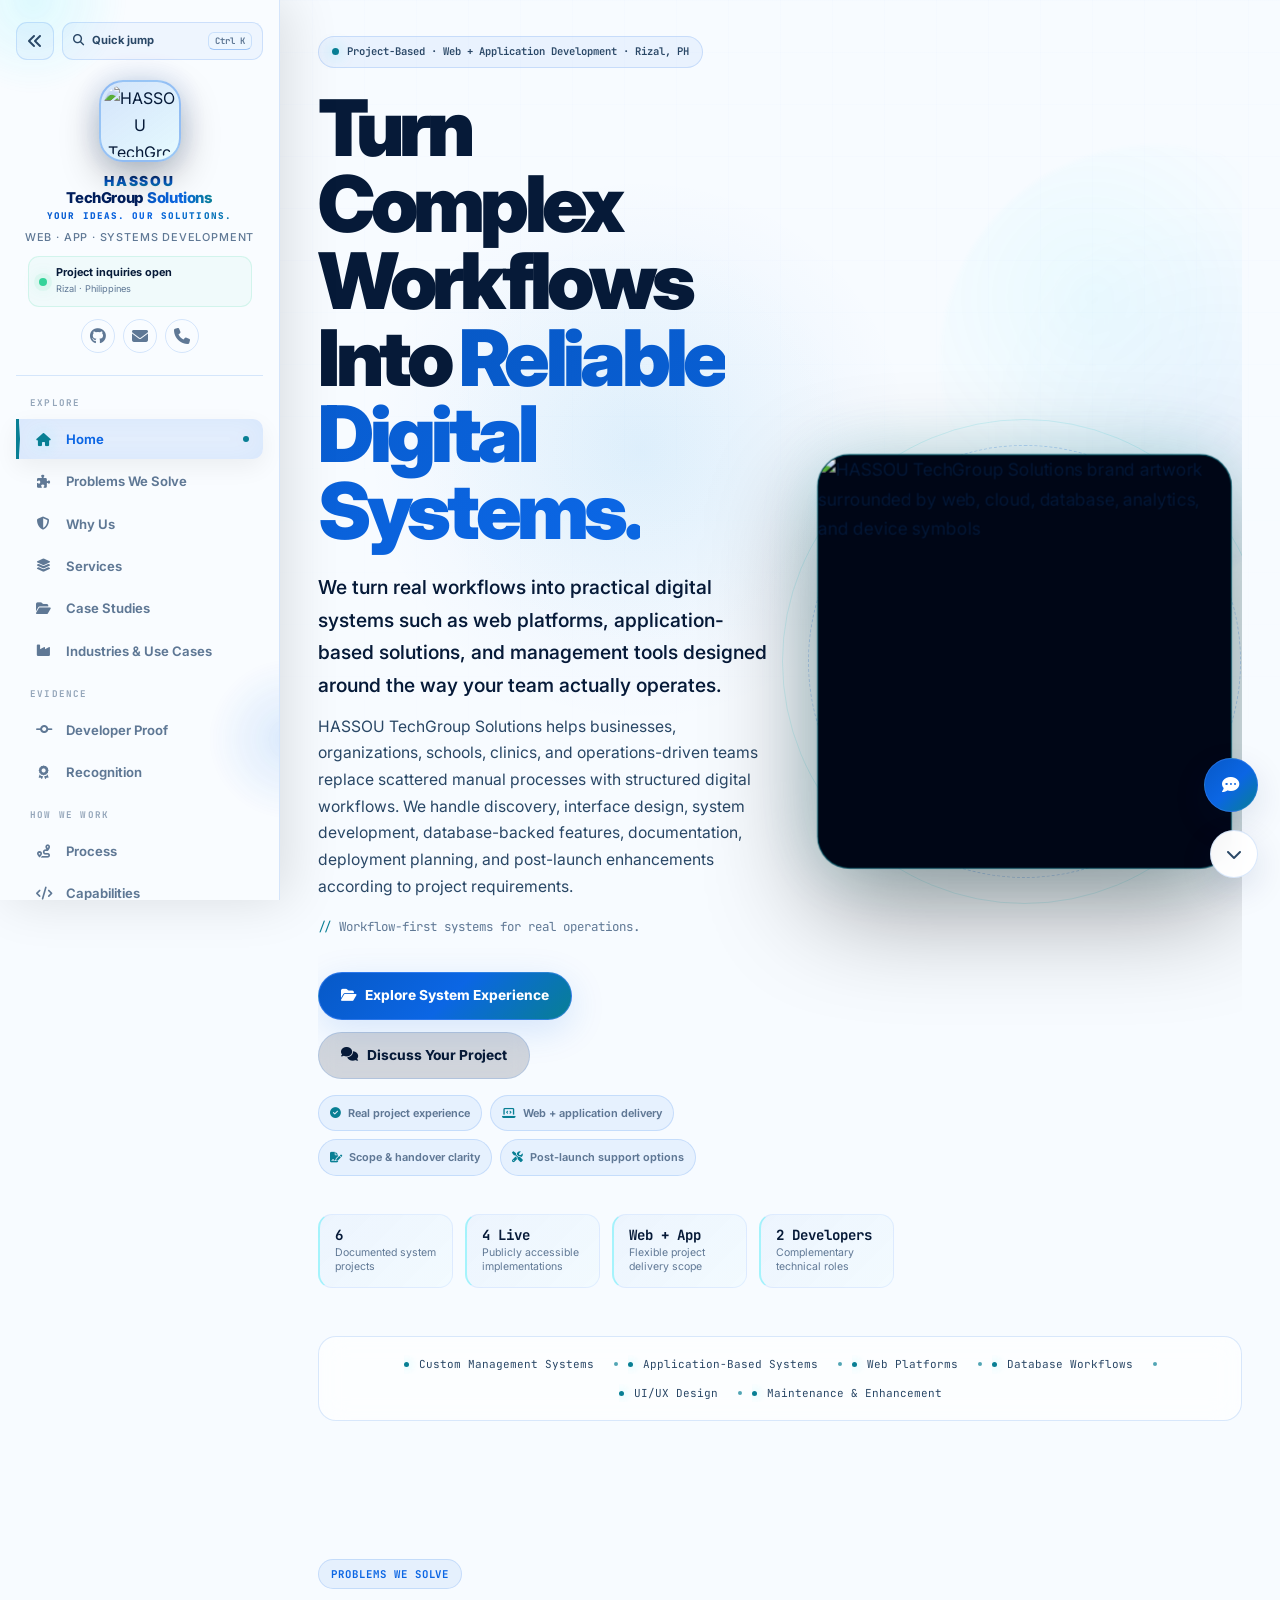
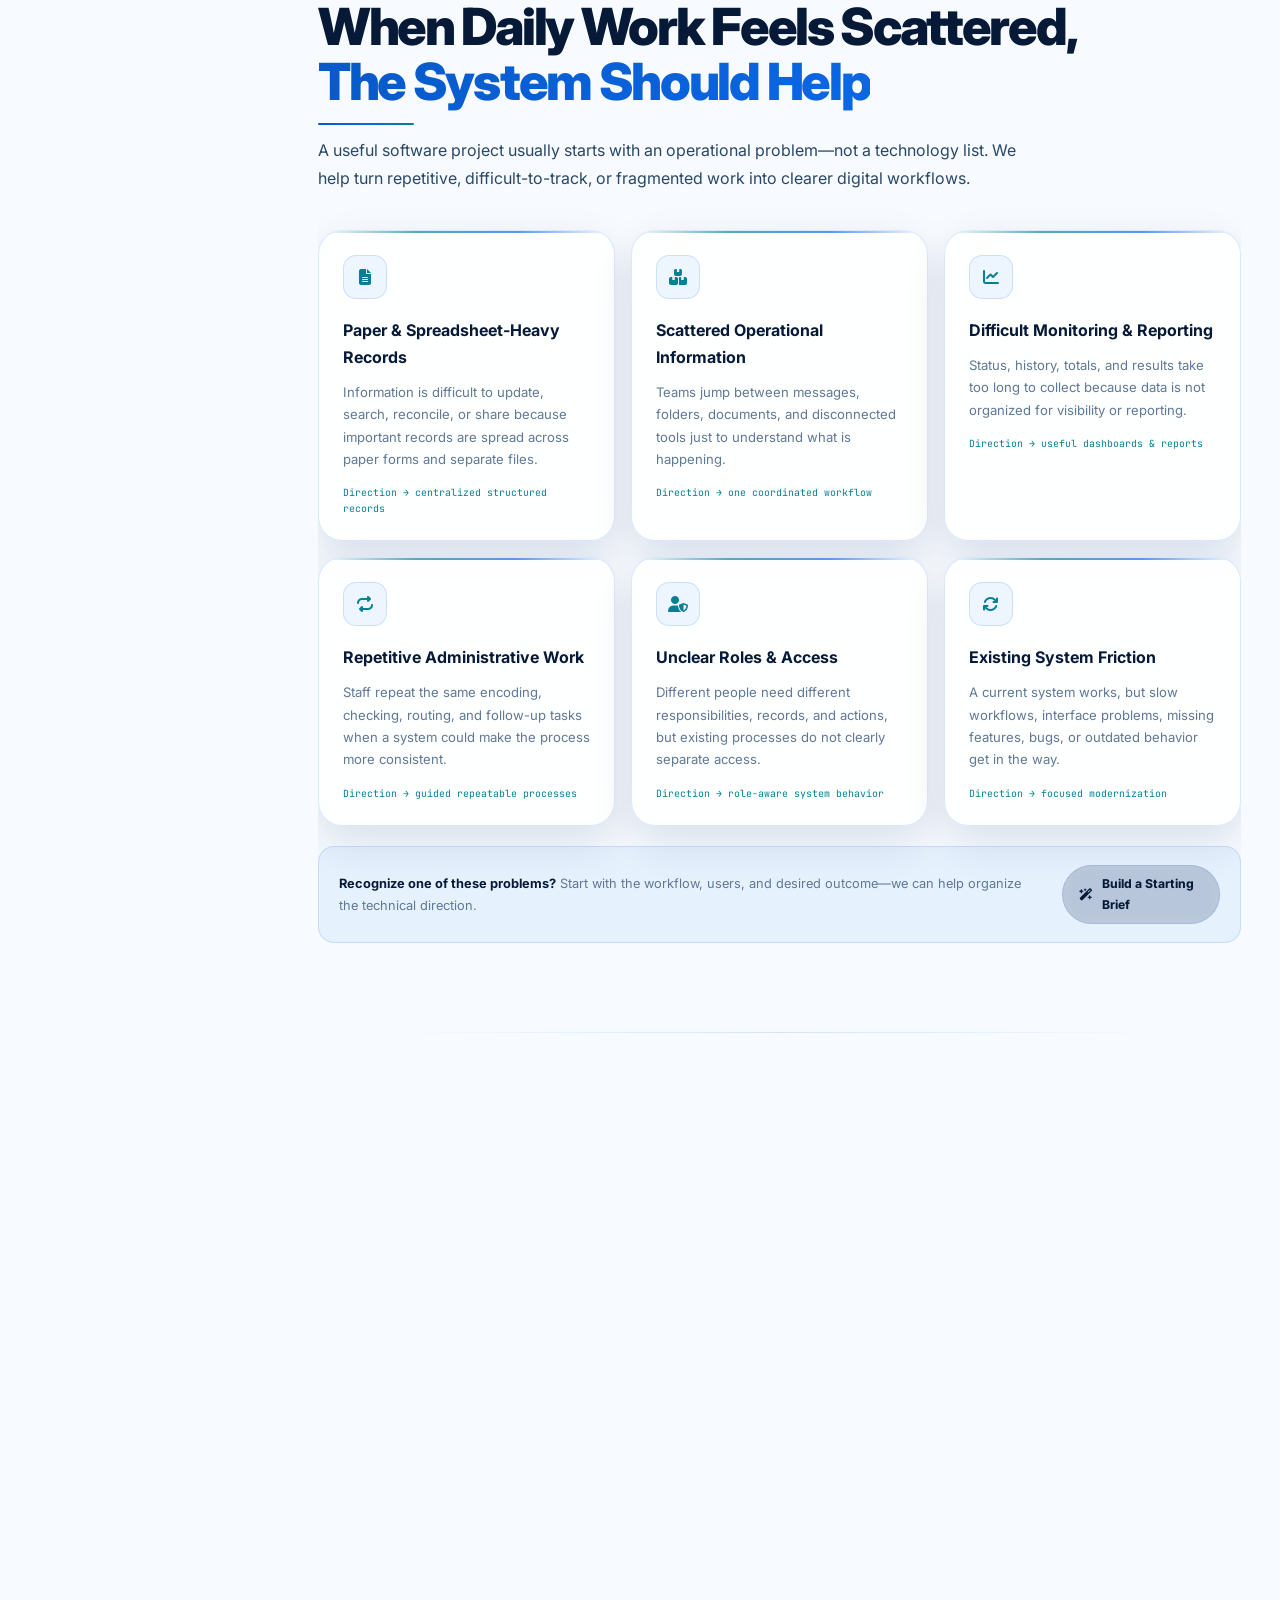
==== index.html @ fee0b639 "Add files via upload" ====
<!DOCTYPE html>

<html data-theme="dark" lang="en">
<head>
<meta charset="utf-8"/>
<meta content="width=device-width, initial-scale=1.0, viewport-fit=cover" name="viewport"/>
<meta content="#020817" name="theme-color"/>
<meta content="dark light" name="color-scheme"/>
<meta content="index,follow,max-image-preview:large" name="robots"/>
<title>HASSOU TechGroup Solutions · Web, Application &amp; System Development</title>
<meta content="HASSOU TechGroup Solutions builds practical web and application-based systems around real workflows, with transparent case-study evidence, UI/UX, database development, deployment support, and scoped handover options." name="description"/>
<link href="https://cthyrnmngt718.github.io/tgroup_solutions.dev/" rel="canonical"/>
<meta content="website" property="og:type"/>
<meta content="HASSOU TechGroup Solutions" property="og:site_name"/>
<meta content="HASSOU TechGroup Solutions · Web, Application &amp; System Development" property="og:title"/>
<meta content="Practical web and application-based systems built around real workflows, with transparent developer evidence, scoped delivery, and maintainable system design." property="og:description"/>
<meta content="https://cthyrnmngt718.github.io/tgroup_solutions.dev/" property="og:url"/>
<meta content="https://cthyrnmngt718.github.io/tgroup_solutions.dev/images/social-preview.jpg" property="og:image"/>
<meta content="HASSOU TechGroup Solutions system development hero artwork" property="og:image:alt"/>
<meta content="summary_large_image" name="twitter:card"/>
<meta content="HASSOU TechGroup Solutions · Web, Application &amp; System Development" name="twitter:title"/>
<meta content="Web and application-based systems, UI/UX, databases, developer evidence, scoped delivery, deployment, and maintenance." name="twitter:description"/>
<meta content="https://cthyrnmngt718.github.io/tgroup_solutions.dev/images/social-preview.jpg" name="twitter:image"/>
<!-- Brand icons / installable web app metadata -->
<link href="favicon.ico" rel="icon" sizes="any"/>
<link href="favicon.svg" rel="icon" type="image/svg+xml"/>
<link href="favicon-96x96.png" rel="icon" sizes="96x96" type="image/png"/>
<link href="apple-touch-icon.png" rel="apple-touch-icon" sizes="180x180"/>
<link href="site.webmanifest" rel="manifest"/>
<link href="https://fonts.googleapis.com" rel="preconnect"/>
<link crossorigin="" href="https://fonts.gstatic.com" rel="preconnect"/>
<link crossorigin="" href="https://cdnjs.cloudflare.com" rel="preconnect"/>
<link href="https://fonts.googleapis.com/css2?family=Inter:wght@300;400;500;600;700;800;900&amp;family=JetBrains+Mono:wght@400;600;700&amp;display=swap" rel="stylesheet"/>
<link href="https://cdnjs.cloudflare.com/ajax/libs/font-awesome/6.5.0/css/all.min.css" rel="stylesheet"/>
<link href="style.css" rel="stylesheet"/>
<script type="application/ld+json">
    {
      "@context": "https://schema.org",
      "@type": "ProfessionalService",
      "name": "HASSOU TechGroup Solutions",
      "url": "https://cthyrnmngt718.github.io/tgroup_solutions.dev/",
      "logo": "https://cthyrnmngt718.github.io/tgroup_solutions.dev/images/hassou-logo-icon.png",
      "image": "https://cthyrnmngt718.github.io/tgroup_solutions.dev/images/social-preview.jpg",
      "description": "Practical web, application-based, and management system development built around real workflows, with UI/UX, database development, transparent project evidence, deployment, documentation, and maintenance.",
      "areaServed": "Philippines",
      "address": {
        "@type": "PostalAddress",
        "addressRegion": "Rizal",
        "addressCountry": "PH"
      },
      "email": "mailto:tgroupsolutions.dev2026@gmail.com",
      "telephone": "+639658039637",
      "contactPoint": {
        "@type": "ContactPoint",
        "contactType": "project inquiries",
        "email": "tgroupsolutions.dev2026@gmail.com",
        "telephone": "+639658039637"
      },
      "sameAs": [
        "https://github.com/CthyrnMngt718/tgroup_solutions.dev"
      ]
    }
    </script>
<meta content="HASSOU TechGroup Solutions Portfolio V9 · Brand Identity Refresh" name="generator"/></head>
<body data-contact-email="tgroupsolutions.dev2026@gmail.com" data-formspree-id="mzepkbgw">
<div aria-hidden="true" class="site-intro" id="siteIntro">
<div class="intro-orbit intro-orbit-1"></div>
<div class="intro-orbit intro-orbit-2"></div>
<img alt="" decoding="async" height="112" src="images/hassou-logo-icon.webp" width="112"/>
<p>HASSOU TechGroup Solutions · Your Ideas. Our Solutions.</p>
<div class="intro-progress"><span></span></div>
</div>
<div aria-hidden="true" class="cursor-dot" id="cursorDot"></div>
<div aria-hidden="true" class="cursor-ring" id="cursorRing"></div>
<a class="skip-link" href="#main-content">Skip to main content</a>
<div aria-hidden="true" class="ambient-bg" id="ambientBg"></div>
<div aria-hidden="true" id="progress-bar"></div>
<button aria-controls="sidebar" aria-expanded="false" aria-label="Open navigation" class="mobile-toggle" id="mobileToggle" type="button">
<i aria-hidden="true" class="fas fa-bars"></i>
</button>
<aside aria-label="Primary navigation" class="sidebar" id="sidebar">
<div aria-hidden="true" class="sidebar-glow"></div>
<div class="sidebar-toolbar">
<button aria-expanded="true" aria-label="Collapse sidebar" class="sidebar-collapse" id="sidebarCollapse" title="Collapse sidebar" type="button">
<i aria-hidden="true" class="fas fa-angles-left"></i>
</button>
<button aria-controls="commandPalette" aria-haspopup="dialog" class="sidebar-command" id="commandPaletteButton" title="Quick navigation (Ctrl+K)" type="button">
<i aria-hidden="true" class="fas fa-magnifying-glass"></i>
<span>Quick jump</span>
<kbd>Ctrl K</kbd>
</button>
</div>
<div class="sidebar-profile">
<a aria-label="HASSOU TechGroup Solutions home" class="avatar" href="#hero">
<img alt="HASSOU TechGroup Solutions logo" decoding="async" height="80" src="images/hassou-logo-icon.webp" width="80"/>
</a>
<h2 class="brand-name"><span class="brand-hassou">HASSOU</span> <span class="brand-techgroup">TechGroup</span> <span class="brand-solutions">Solutions</span></h2>
<p class="brand-tagline">Your Ideas. Our Solutions.</p>
<p class="title">Web · App · Systems Development</p>
<div aria-label="Project inquiry status" class="sidebar-availability">
<span aria-hidden="true" class="availability-dot"></span>
<div><strong>Project inquiries open</strong><small>Rizal · Philippines</small></div>
</div>
<div aria-label="HASSOU TechGroup Solutions contact links" class="social-links">
<a aria-label="HASSOU TechGroup Solutions repository on GitHub" href="https://github.com/CthyrnMngt718/tgroup_solutions.dev" rel="noopener noreferrer" target="_blank"><i aria-hidden="true" class="fab fa-github"></i></a>
<a aria-label="Email HASSOU TechGroup Solutions" href="mailto:tgroupsolutions.dev2026@gmail.com"><i aria-hidden="true" class="fas fa-envelope"></i></a>
<a aria-label="Call HASSOU TechGroup Solutions" href="tel:+639658039637"><i aria-hidden="true" class="fas fa-phone"></i></a>
</div>
</div>
<nav aria-label="Portfolio sections" class="sidebar-nav">
<div class="nav-group">Explore</div>
<a aria-label="Home" aria-current="location" class="active" data-label="Home" href="#hero" title="Home"><i aria-hidden="true" class="fas fa-house"></i><span class="nav-label">Home</span><span aria-hidden="true" class="nav-indicator"></span></a>
<a aria-label="Problems We Solve" data-label="Problems We Solve" href="#problems" title="Problems We Solve"><i aria-hidden="true" class="fas fa-puzzle-piece"></i><span class="nav-label">Problems We Solve</span><span aria-hidden="true" class="nav-indicator"></span></a>
<a aria-label="Why Us" data-label="Why Us" href="#why-us" title="Why Us"><i aria-hidden="true" class="fas fa-shield-halved"></i><span class="nav-label">Why Us</span><span aria-hidden="true" class="nav-indicator"></span></a>
<a aria-label="Services" data-label="Services" href="#services" title="Services"><i aria-hidden="true" class="fas fa-layer-group"></i><span class="nav-label">Services</span><span aria-hidden="true" class="nav-indicator"></span></a>
<a aria-label="Case Studies" data-label="Case Studies" href="#portfolio" title="Case Studies"><i aria-hidden="true" class="fas fa-folder-open"></i><span class="nav-label">Case Studies</span><span aria-hidden="true" class="nav-indicator"></span></a>
<a aria-label="Industries and Use Cases" data-label="Industries &amp; Use Cases" href="#industries" title="Industries &amp; Use Cases"><i aria-hidden="true" class="fas fa-industry"></i><span class="nav-label">Industries &amp; Use Cases</span><span aria-hidden="true" class="nav-indicator"></span></a>
<div class="nav-group">Evidence</div>
<a aria-label="Developer Proof" data-label="Developer Proof" href="#proof" title="Developer Proof"><i aria-hidden="true" class="fas fa-code-commit"></i><span class="nav-label">Developer Proof</span><span aria-hidden="true" class="nav-indicator"></span></a>
<a aria-label="Recognition" data-label="Recognition" href="#recognition" title="Recognition"><i aria-hidden="true" class="fas fa-award"></i><span class="nav-label">Recognition</span><span aria-hidden="true" class="nav-indicator"></span></a>
<div class="nav-group">How We Work</div>
<a aria-label="Process" data-label="Process" href="#process" title="Process"><i aria-hidden="true" class="fas fa-route"></i><span class="nav-label">Process</span><span aria-hidden="true" class="nav-indicator"></span></a>
<a aria-label="Capabilities" data-label="Capabilities" href="#capabilities" title="Capabilities"><i aria-hidden="true" class="fas fa-code"></i><span class="nav-label">Capabilities</span><span aria-hidden="true" class="nav-indicator"></span></a>
<a aria-label="Delivery and Engagement" data-label="Delivery &amp; Engagement" href="#delivery" title="Delivery &amp; Engagement"><i aria-hidden="true" class="fas fa-box-open"></i><span class="nav-label">Delivery &amp; Engagement</span><span aria-hidden="true" class="nav-indicator"></span></a>
<a aria-label="Project Planner" data-label="Project Planner" href="#estimator" title="Project Planner"><i aria-hidden="true" class="fas fa-wand-magic-sparkles"></i><span class="nav-label">Project Planner</span><span aria-hidden="true" class="nav-indicator"></span></a>
<div class="nav-group">Company</div>
<a aria-label="Our Team" data-label="Our Team" href="#team" title="Our Team"><i aria-hidden="true" class="fas fa-users"></i><span class="nav-label">Our Team</span><span aria-hidden="true" class="nav-indicator"></span></a>
<a aria-label="FAQ" data-label="FAQ" href="#faq" title="FAQ"><i aria-hidden="true" class="fas fa-circle-question"></i><span class="nav-label">FAQ</span><span aria-hidden="true" class="nav-indicator"></span></a>
<a aria-label="Contact" data-label="Contact" href="#contact" title="Contact"><i aria-hidden="true" class="fas fa-paper-plane"></i><span class="nav-label">Contact</span><span aria-hidden="true" class="nav-indicator"></span></a>
</nav>
<a class="sidebar-project-cta" href="#contact">
<span class="sidebar-project-icon"><i aria-hidden="true" class="fas fa-rocket"></i></span>
<span class="sidebar-project-copy"><strong>Start a project</strong><small>Share your workflow or system idea</small></span>
<i aria-hidden="true" class="fas fa-arrow-right sidebar-project-arrow"></i>
</a>
<div aria-live="polite" class="sidebar-status">
<div class="sidebar-status-copy"><span>Viewing</span><strong id="sidebarCurrentSection">Home</strong></div>
<div aria-hidden="true" class="sidebar-progress-track"><span id="sidebarProgressFill"></span></div>
</div>
<div class="sidebar-footer">
<button aria-label="Switch to light theme" id="themeToggle" title="Toggle theme" type="button"><i aria-hidden="true" class="fas fa-moon"></i><span class="sidebar-footer-label">Theme</span></button>
<a class="sidebar-footer-action" href="#contact" title="Project inquiry"><i aria-hidden="true" class="fas fa-message"></i><span class="sidebar-footer-label">Inquiry</span></a>
</div>
</aside><button aria-label="Close navigation" class="sidebar-backdrop" hidden="" id="sidebarBackdrop" type="button"></button>
<main class="main-content" id="main-content">
<section aria-labelledby="hero-title" class="hero-section section-motion" data-motion="hero" id="hero">
<div class="hero-container">
<div class="hero-content">
<div class="hero-badge"><span aria-hidden="true" class="badge-dot"></span> Project-Based · Web + Application Development · Rizal, PH</div>
<h1 id="hero-title">Turn Complex Workflows Into <span class="gradient-text">Reliable Digital Systems.</span></h1>
<p class="hero-sub">We turn real workflows into practical digital systems such as web platforms, application-based solutions, and management tools designed around the way your team actually operates.</p>
<p class="hero-desc">
                        HASSOU TechGroup Solutions helps businesses, organizations, schools, clinics, and operations-driven teams replace scattered manual processes with structured digital workflows. We handle discovery, interface design, system development, database-backed features, documentation, deployment planning, and post-launch enhancements according to project requirements.
                    </p>
<p aria-live="polite" class="hero-dynamic"><span class="mono-prefix">//</span> <span id="heroDynamicLine">Web, application and database solutions.</span></p>
<div class="hero-buttons">
<a class="btn btn-primary" href="#portfolio"><i aria-hidden="true" class="fas fa-folder-open"></i> Explore System Experience</a>
<a class="btn btn-secondary" href="#contact"><i aria-hidden="true" class="fas fa-comments"></i> Discuss Your Project</a>
</div>
<div aria-label="Client assurance" class="hero-assurance reveal">
<span><i class="fas fa-circle-check" aria-hidden="true"></i> Real project experience</span>
<span><i class="fas fa-laptop-code" aria-hidden="true"></i> Web + application delivery</span>
<span><i class="fas fa-file-signature" aria-hidden="true"></i> Scope &amp; handover clarity</span>
<span><i class="fas fa-screwdriver-wrench" aria-hidden="true"></i> Post-launch support options</span>
</div>
<div aria-label="Portfolio highlights" class="proof-strip">
<div class="proof-item"><strong>6</strong><span>Documented system projects</span></div>
<div class="proof-item"><strong>4 Live</strong><span>Publicly accessible implementations</span></div>
<div class="proof-item"><strong>Web + App</strong><span>Flexible project delivery scope</span></div>
<div class="proof-item"><strong>2 Developers</strong><span>Complementary technical roles</span></div>
</div>
</div>
<div aria-label="HASSOU TechGroup Solutions development visualization" class="hero-image">
<div class="hero-image-wrapper" id="heroVisual">
<div aria-hidden="true" class="hero-glow"></div>
<div aria-hidden="true" class="hero-brand-seal"><img alt="" decoding="async" height="74" src="images/hassou-logo-icon.webp" width="74"/></div>
<img alt="HASSOU TechGroup Solutions brand artwork surrounded by web, cloud, database, analytics, and device symbols" class="hero-avatar-img" decoding="async" fetchpriority="high" height="1254" loading="eager" src="images/hassou-hero-avatar.webp" width="1254"/>
<div aria-hidden="true" class="hero-ring hero-ring-1"></div>
<div aria-hidden="true" class="hero-ring hero-ring-2"></div>
<div aria-hidden="true" class="hero-ring hero-ring-3"></div>
<div aria-hidden="true" class="hero-chip chip-code"><i class="fas fa-code"></i></div>
<div aria-hidden="true" class="hero-chip chip-db"><i class="fas fa-database"></i></div>
<div aria-hidden="true" class="hero-chip chip-cloud"><i class="fas fa-cloud"></i></div>
<div aria-hidden="true" class="hero-chip chip-app"><i class="fas fa-window-restore"></i></div>
</div>
</div>
</div>
<div aria-label="Specialization areas" class="trust-bar reveal">
<span>Custom Management Systems</span>
<span>Application-Based Systems</span>
<span>Web Platforms</span>
<span>Database Workflows</span>
<span>UI/UX Design</span>
<span>Maintenance &amp; Enhancement</span>
</div>
</section>
<section aria-labelledby="problems-title" class="section-motion" data-motion="problems" id="problems">
<div class="section-header reveal">
<span class="section-tag">Problems We Solve</span>
<h2 id="problems-title">When Daily Work Feels Scattered, <span class="gradient-text">The System Should Help</span></h2>
<p class="section-sub">A useful software project usually starts with an operational problem—not a technology list. We help turn repetitive, difficult-to-track, or fragmented work into clearer digital workflows.</p>
</div>
<div class="problem-grid">
<article class="problem-card interactive-card reveal reveal-d1"><div class="problem-icon"><i class="fas fa-file-lines" aria-hidden="true"></i></div><h3>Paper &amp; Spreadsheet-Heavy Records</h3><p>Information is difficult to update, search, reconcile, or share because important records are spread across paper forms and separate files.</p><span>Direction → centralized structured records</span></article>
<article class="problem-card interactive-card reveal reveal-d2"><div class="problem-icon"><i class="fas fa-boxes-stacked" aria-hidden="true"></i></div><h3>Scattered Operational Information</h3><p>Teams jump between messages, folders, documents, and disconnected tools just to understand what is happening.</p><span>Direction → one coordinated workflow</span></article>
<article class="problem-card interactive-card reveal reveal-d3"><div class="problem-icon"><i class="fas fa-chart-line" aria-hidden="true"></i></div><h3>Difficult Monitoring &amp; Reporting</h3><p>Status, history, totals, and results take too long to collect because data is not organized for visibility or reporting.</p><span>Direction → useful dashboards &amp; reports</span></article>
<article class="problem-card interactive-card reveal reveal-d1"><div class="problem-icon"><i class="fas fa-repeat" aria-hidden="true"></i></div><h3>Repetitive Administrative Work</h3><p>Staff repeat the same encoding, checking, routing, and follow-up tasks when a system could make the process more consistent.</p><span>Direction → guided repeatable processes</span></article>
<article class="problem-card interactive-card reveal reveal-d2"><div class="problem-icon"><i class="fas fa-user-shield" aria-hidden="true"></i></div><h3>Unclear Roles &amp; Access</h3><p>Different people need different responsibilities, records, and actions, but existing processes do not clearly separate access.</p><span>Direction → role-aware system behavior</span></article>
<article class="problem-card interactive-card reveal reveal-d3"><div class="problem-icon"><i class="fas fa-arrows-rotate" aria-hidden="true"></i></div><h3>Existing System Friction</h3><p>A current system works, but slow workflows, interface problems, missing features, bugs, or outdated behavior get in the way.</p><span>Direction → focused modernization</span></article>
</div>
<div class="section-cta reveal"><p><strong>Recognize one of these problems?</strong> Start with the workflow, users, and desired outcome—we can help organize the technical direction.</p><a class="btn btn-secondary btn-sm" href="#estimator"><i class="fas fa-wand-magic-sparkles" aria-hidden="true"></i> Build a Starting Brief</a></div>
</section>

<section aria-labelledby="why-title" class="section-motion" data-motion="why" id="why-us">
<div class="section-header reveal">
<span class="section-tag">Why HASSOU TechGroup Solutions</span>
<h2 id="why-title">Technology That Fits the <span class="gradient-text">Business Problem</span></h2>
<p class="section-sub">Clients do not need another generic template. They need a system that reflects their users, responsibilities, approvals, records, reports, and day-to-day operations. That is where our process starts.</p>
</div>
<div class="grid-4 why-grid">
<article class="card interactive-card reveal reveal-d1"><div class="card-icon"><i aria-hidden="true" class="fas fa-diagram-project"></i></div><h3>Workflow-First Discovery</h3><p>We identify users, repeated tasks, pain points, approvals, records, reporting needs, and operational constraints before deciding how the solution should work.</p><span class="card-micro">Understand first → build second</span></article>
<article class="card interactive-card reveal reveal-d2"><div class="card-icon"><i aria-hidden="true" class="fas fa-layer-group"></i></div><h3>Right Platform for the Requirement</h3><p>Web-based, application-based, or management-system delivery is selected according to where the system will run, who will use it, and what the project must accomplish.</p><span class="card-micro">Platform follows the use case</span></article>
<article class="card interactive-card reveal reveal-d3"><div class="card-icon"><i aria-hidden="true" class="fas fa-list-check"></i></div><h3>Scope You Can Understand</h3><p>Deliverables, modules, milestones, responsibilities, revision boundaries, timeline assumptions, and handover items are clarified before implementation.</p><span class="card-micro">Fewer surprises during development</span></article>
<article class="card interactive-card reveal reveal-d4"><div class="card-icon"><i aria-hidden="true" class="fas fa-screwdriver-wrench"></i></div><h3>Built Beyond Launch Day</h3><p>Deployment planning, documentation, maintenance, bug fixes, interface refinements, and future enhancements can be included or scoped as follow-up work.</p><span class="card-micro">A system that can keep evolving</span></article>
</div>
</section>
<section aria-labelledby="services-title" class="section-motion" data-motion="services" id="services">
<div class="section-header reveal">
<span class="section-tag">What We Build</span>
<h2 id="services-title">From Interfaces to Complete <span class="gradient-text">Operational Systems</span></h2>
<p class="section-sub">HASSOU TechGroup Solutions is not limited to websites. Projects can include browser-based platforms, application-based systems, database-driven management tools, interface design, technical documentation, and ongoing enhancement work.</p>
</div>
<div class="grid-auto services-grid">
<article class="card service-card reveal reveal-d1"><div class="card-icon"><i aria-hidden="true" class="fas fa-globe"></i></div><h3>Web Platforms &amp; Web Applications</h3><p>Responsive websites, portals, dashboards, service platforms, and database-backed web applications designed for real users and operational workflows.</p><ul class="mini-list"><li>Responsive frontends</li><li>Interactive forms &amp; dashboards</li><li>Database-connected workflows</li></ul></article>
<article class="card service-card reveal reveal-d2"><div class="card-icon"><i aria-hidden="true" class="fas fa-window-restore"></i></div><h3>Application-Based System Development</h3><p>Application-oriented solutions for projects that are better served outside a conventional website flow. Platform, architecture, and technology are selected during discovery based on deployment and user requirements.</p><ul class="mini-list"><li>Standalone / application-focused workflows</li><li>Platform-specific requirements analysis</li><li>Interface + data + business logic planning</li></ul></article>
<article class="card service-card reveal reveal-d3"><div class="card-icon"><i aria-hidden="true" class="fas fa-database"></i></div><h3>Custom Management Systems</h3><p>Systems for records, appointments, inventory, assessments, monitoring, reporting, customer or patient information, and other structured operational processes.</p><ul class="mini-list"><li>Role-based workflows</li><li>Structured records</li><li>Reporting &amp; monitoring views</li></ul></article>
<article class="card service-card reveal reveal-d4"><div class="card-icon"><i aria-hidden="true" class="fas fa-pen-ruler"></i></div><h3>UI/UX &amp; Interface Design</h3><p>Clear, task-focused interfaces designed around usability, responsive behavior, information hierarchy, consistency, and the actions users need to complete.</p><ul class="mini-list"><li>Workflow mapping</li><li>Responsive interface systems</li><li>Usability-focused interaction states</li></ul></article>
<article class="card service-card reveal reveal-d1"><div class="card-icon"><i aria-hidden="true" class="fas fa-chart-column"></i></div><h3>Database &amp; Reporting Solutions</h3><p>Data organization and database-backed functionality for records, assessments, transactions, filters, result views, summaries, and operational reporting.</p><ul class="mini-list"><li>Database design support</li><li>CRUD &amp; record workflows</li><li>Reporting-oriented views</li></ul></article>
<article class="card service-card reveal reveal-d2"><div class="card-icon"><i aria-hidden="true" class="fas fa-screwdriver-wrench"></i></div><h3>Maintenance &amp; Enhancement</h3><p>Existing systems can be evaluated for bug fixes, feature additions, interface redesign, workflow refinement, code updates, or modernization.</p><ul class="mini-list"><li>Bug fixing &amp; troubleshooting</li><li>Feature improvements</li><li>UI and workflow refinement</li></ul></article>
<article class="card service-card reveal reveal-d3"><div class="card-icon"><i aria-hidden="true" class="fas fa-file-lines"></i></div><h3>Technical Documentation</h3><p>System documentation, workflow diagrams, implementation notes, user-facing materials, project presentations, and structured handover references.</p><ul class="mini-list"><li>System documentation</li><li>Technical diagrams</li><li>Project presentation support</li></ul></article>
<article class="card service-card reveal reveal-d4"><div class="card-icon"><i aria-hidden="true" class="fas fa-palette"></i></div><h3>Branding &amp; Visual Identity</h3><p>Visual identity direction for small brands and digital projects, including logo treatment, palette, typography, and consistent interface-ready brand systems.</p><ul class="mini-list"><li>Logo direction</li><li>Color &amp; typography systems</li><li>Digital brand consistency</li></ul></article>
</div>
</section>
<section aria-labelledby="proof-title" class="section-motion evidence-section" data-motion="proof" id="proof">
<div class="section-header reveal">
<span class="section-tag">Proof of Development</span>
<h2 id="proof-title">Built by the People <span class="gradient-text">You’ll Work With</span></h2>
<p class="section-sub">HASSOU TechGroup Solutions is grounded in hands-on development experience. These directly attributed projects show complementary core-team capability across full-stack web-system delivery and application-based system development.</p>
</div>
<div class="developer-proof-grid">
<article class="developer-proof-card interactive-card reveal reveal-d1">
<div class="developer-proof-head"><div class="proof-avatar proof-avatar-photo"><img src="images/cathyrine-menguito-team.jpg" alt="" width="96" height="96" loading="lazy" decoding="async"/></div><div><span class="proof-kicker">Full-Stack Web / Management System</span><h3>Cathyrine Menguito</h3><p>MBMIS · Menguito Businesses Management Information System</p></div><span class="proof-status proof-status-live"><i class="fas fa-circle" aria-hidden="true"></i> Live</span></div>
<p class="proof-summary">A directly attributed full-stack system demonstrating responsive interface development, PHP application logic, MySQL-backed workflows, role-aware functionality, deployment, and continued refinement.</p>
<div class="proof-flow" aria-label="Cathyrine development scope"><span>UI/UX</span><i class="fas fa-arrow-right" aria-hidden="true"></i><span>Application Logic</span><i class="fas fa-arrow-right" aria-hidden="true"></i><span>Database</span><i class="fas fa-arrow-right" aria-hidden="true"></i><span>Deployment</span></div>
<div class="case-actions"><a class="btn btn-primary btn-sm" href="https://menguitobmis.online/" rel="noopener noreferrer" target="_blank"><i class="fas fa-arrow-up-right-from-square" aria-hidden="true"></i> Inspect Live MBMIS</a><a class="btn btn-secondary btn-sm" href="case-studies/mbmis.html">Read Case Study</a></div>
</article>
<article class="developer-proof-card interactive-card reveal reveal-d2">
<div class="developer-proof-head"><div class="proof-avatar proof-avatar-photo"><img src="images/ariel-eubanas-team.jpg" alt="" width="96" height="96" loading="lazy" decoding="async"/></div><div><span class="proof-kicker">Application-Based System</span><h3>Ariel B. Eubanas, Jr.</h3><p>RSST SHS Credentials · Renaissance School of Science and Technology SHS</p></div><span class="proof-status"><i class="fas fa-desktop" aria-hidden="true"></i> Application</span></div>
<p class="proof-summary">A directly attributed application-based credentials system demonstrating that core-team development experience extends beyond publicly hosted browser-based projects.</p>
<div class="proof-flow" aria-label="Ariel development scope"><span>Application Workflow</span><i class="fas fa-arrow-right" aria-hidden="true"></i><span>Credential Records</span><i class="fas fa-arrow-right" aria-hidden="true"></i><span>System Implementation</span></div>
<div class="proof-availability"><i class="fas fa-circle-info" aria-hidden="true"></i><span>No public live-project link is shown because the system is application-based and is not publicly accessible through a website.</span></div>
<div class="case-actions"><a class="btn btn-primary btn-sm" href="case-studies/rsst-shs-credentials.html">Read Case Study</a></div>
</article>
</div>
<div class="evidence-bridge reveal"><i class="fas fa-code-branch" aria-hidden="true"></i><div><strong>Complementary evidence, one delivery team.</strong><span>MBMIS demonstrates full-stack web-system delivery; RSST SHS Credentials demonstrates application-based development. Shared projects such as RHU Morong show the core team collaborating on the same system-development lifecycle.</span></div></div>
</section>

<section aria-labelledby="featured-title" class="section-motion" data-motion="featured" id="featured-work">
<div class="section-header reveal">
<span class="section-tag">Featured System Experience</span>
<h2 id="featured-title">RHU Morong <span class="gradient-text">Health System</span></h2>
<p class="section-sub">A documented healthcare management system from the core team's shared project history, built for the Rural Health Unit of Morong, Rizal. Both current core developers received Outstanding System Design recognition for the fourth-year thesis project.</p>
</div>
<article class="featured-case reveal">
<div class="case-visual case-visual-rhu">
<a class="rhu-showcase-link" href="https://moronghealthsystem.com/" target="_blank" rel="noopener noreferrer" aria-label="Open the live RHU Morong Health System">
<img class="rhu-showcase-image" src="images/rhu-morong-showcase.webp" alt="RHU Morong Health System login and sign-in success interface presentation" width="1672" height="941" decoding="async" loading="lazy" />
<span class="rhu-showcase-badge"><i class="fas fa-circle-play" aria-hidden="true"></i> Live system</span>
<span class="rhu-showcase-hint">Open RHU Morong <i class="fas fa-arrow-up-right-from-square" aria-hidden="true"></i></span>
</a>
</div>
<div class="case-copy">
<span class="case-kicker">Healthcare · Academic Thesis Context · Team Project · Live</span>
<h3>Digitizing patient intake, scheduling, records, and day-to-day health-center workflows.</h3>
<p class="case-lead">The project demonstrates the team's ability to translate a real operational environment into a structured digital system, balancing usability for staff with database-backed workflows and practical deployment needs.</p>
<div class="case-columns">
<div><h4>Development Contribution</h4><p>Work across the project included front-end architecture, UI/UX design, staff-focused usability, back-end integration, database-connected features, and system optimization.</p></div>
<div><h4>Recognition &amp; Reported Impact</h4><p>Outstanding System Design recognition for the thesis system. Project-reported figures indicate approximately 70% less paperwork and use by 60+ health workers.</p></div>
</div>
<div class="tags"><span>HTML</span><span>CSS</span><span>JavaScript</span><span>PHP</span><span>MySQL</span><span>Bootstrap</span></div>
<div class="case-actions"><button class="btn btn-primary btn-sm" data-dialog-open="case-morong" type="button"><i aria-hidden="true" class="fas fa-eye"></i> Quick Case Study</button><a class="btn btn-secondary btn-sm" href="https://moronghealthsystem.com/" rel="noopener noreferrer" target="_blank"><i aria-hidden="true" class="fas fa-arrow-up-right-from-square"></i> Visit Live Project</a><a class="btn btn-secondary btn-sm" href="case-studies/morong-health-center.html"><i aria-hidden="true" class="fas fa-arrow-right"></i> Full Case Study</a></div>
</div>
</article>
</section>
<section aria-labelledby="portfolio-title" class="section-motion" data-motion="portfolio" id="portfolio">
<div class="section-header reveal">
<span class="section-tag">Selected Development Work</span>
<h2 id="portfolio-title">Real Project Experience, Presented With <span class="gradient-text">Clear Context</span></h2>
<p class="section-sub">This portfolio combines academic, independent, and professional project experience from the developers behind HASSOU TechGroup Solutions. The focus is what each system demonstrates: workflow analysis, UI/UX, full-stack development, application-based delivery, database-backed features, collaboration, deployment, and real operational use.</p>
</div>
<div class="transparency-panel reveal">
<div class="transparency-copy"><span class="section-tag">Development Transparency</span><h3>Clear about who built what.</h3><p>We distinguish independent development, academic/team work, and professional collaboration so clients can understand the actual experience behind HASSOU TechGroup Solutions instead of seeing every project presented as the same kind of engagement.</p></div>
<div class="transparency-grid">
<div><i class="fas fa-user-gear" aria-hidden="true"></i><strong>Directly Attributed</strong><span>Projects such as MBMIS and RSST identify the responsible core developer.</span></div>
<div><i class="fas fa-people-group" aria-hidden="true"></i><strong>Shared Team Work</strong><span>Collaborative systems identify team context and the development contribution demonstrated.</span></div>
<div><i class="fas fa-building" aria-hidden="true"></i><strong>Professional Context</strong><span>Real IT OPC work remains credited to the organization where that professional experience occurred.</span></div>
</div>
</div>
<div class="truth-note reveal"><i aria-hidden="true" class="fas fa-circle-check"></i><span><strong>Evidence-first portfolio:</strong> status labels, developer attribution, deployment availability, and project context are shown so visitors can evaluate the work with the right expectations.</span></div>
<div aria-label="Filter portfolio projects" class="portfolio-filters reveal" role="group">
<button aria-pressed="true" class="filter-btn active" data-filter="all" type="button">All</button><button aria-pressed="false" class="filter-btn" data-filter="healthcare" type="button">Healthcare</button><button aria-pressed="false" class="filter-btn" data-filter="education" type="button">Education</button><button aria-pressed="false" class="filter-btn" data-filter="application" type="button">Application-Based</button><button aria-pressed="false" class="filter-btn" data-filter="business" type="button">Business</button><button aria-pressed="false" class="filter-btn" data-filter="realestate" type="button">Real Estate</button><button aria-pressed="false" class="filter-btn" data-filter="independent" type="button">Independent</button><button aria-pressed="false" class="filter-btn" data-filter="professional" type="button">Professional</button><button aria-pressed="false" class="filter-btn" data-filter="academic" type="button">Academic</button>
</div>
<div class="grid-portfolio" id="portfolioGrid">
<article class="portfolio-item reveal reveal-d1" data-category="healthcare academic"><div class="card project-card portfolio-card"><div aria-hidden="true" class="portfolio-thumb project-thumb-healthcare"><i class="fas fa-heart-pulse"></i><span>Patient Intake · Appointments · Records</span></div><div class="portfolio-info"><div class="project-context"><span>Academic Thesis</span><span>Team Project</span><span>Live</span></div><h3>RHU Morong Health System</h3><div class="project-status-bar"><span class="status-dot" aria-hidden="true"></span>LIVE · ACADEMIC THESIS · TEAM PROJECT</div><p>A healthcare management platform built around real health-center workflows. Team experience on the project spans interface architecture, UI/UX, back-end integration, database-connected features, usability, and system optimization.</p><div class="project-outcomes" aria-label="Project outcome and evidence focus"><span>Healthcare workflow digitization</span><span>Database-backed patient records</span><span>Reported operational use*</span></div><div class="project-meta"><span>Healthcare workflow digitization</span><span>~70% less paperwork*</span><span>60+ health workers*</span></div><div class="tags"><span>HTML</span><span>CSS</span><span>JavaScript</span><span>PHP</span><span>MySQL</span><span>Bootstrap</span></div><div class="project-actions"><button class="text-link" data-dialog-open="case-morong" type="button">Quick view <i aria-hidden="true" class="fas fa-eye"></i></button><a class="text-link" href="https://moronghealthsystem.com/" rel="noopener noreferrer" target="_blank">Live project <i aria-hidden="true" class="fas fa-arrow-up-right-from-square"></i></a><a class="text-link" href="case-studies/morong-health-center.html">Case study <i aria-hidden="true" class="fas fa-arrow-right"></i></a></div></div></div></article>
<article class="portfolio-item reveal reveal-d2" data-category="education academic"><div class="card project-card portfolio-card"><div aria-hidden="true" class="portfolio-thumb project-thumb-education"><i class="fas fa-graduation-cap"></i><span>Assessment · 6 SHS Strands · Recommendations</span></div><div class="portfolio-info"><div class="project-context"><span>Independent Academic</span><span>Full Stack</span><span>Live</span></div><h3>Angono NHS Career Assessment</h3><div class="project-status-bar"><span class="status-dot" aria-hidden="true"></span>LIVE · INDEPENDENT ACADEMIC</div><p>An independently developed full-stack career guidance platform covering database design, assessment logic, responsive interface work, deployment, hosting, and recommendation-oriented student workflows.</p><div class="project-outcomes" aria-label="Project outcome and evidence focus"><span>Assessment & recommendation logic</span><span>Six SHS strand pathways</span><span>Live deployment</span></div><div class="project-meta"><span>50+ students assessed*</span><span>6 SHS strands</span></div><div class="tags"><span>HTML</span><span>CSS</span><span>JavaScript</span><span>PHP</span><span>MySQL</span><span>Bootstrap</span></div><div class="project-actions"><button class="text-link" data-dialog-open="case-career" type="button">Quick view <i aria-hidden="true" class="fas fa-eye"></i></button><a class="text-link" href="https://angononhs-onlinecareerassessment.online/" rel="noopener noreferrer" target="_blank">Live project <i aria-hidden="true" class="fas fa-arrow-up-right-from-square"></i></a><a class="text-link" href="case-studies/career-assessment.html">Case study <i aria-hidden="true" class="fas fa-arrow-right"></i></a></div></div></div></article>
<article class="portfolio-item reveal reveal-d3" data-category="business independent"><div class="card project-card portfolio-card"><div aria-hidden="true" class="portfolio-thumb project-thumb-mbmis"><i class="fas fa-briefcase"></i><span>Operations · Records · Role-Based Workflows</span></div><div class="portfolio-info"><div class="project-context"><span>Independent Development</span><span>Core Team Developer</span><span>Full Stack</span><span>Live</span></div><h3>Menguito Businesses MIS (MBMIS)</h3><div class="project-status-bar"><span class="status-dot" aria-hidden="true"></span>LIVE · INDEPENDENT FULL-STACK DEVELOPMENT</div><p>A live full-stack management information system developed by Cathyrine Menguito for structured business operations, database-backed records, and role-based workflows. It is included as direct evidence of hands-on end-to-end system development within the HASSOU TechGroup Solutions core team.</p><div class="project-outcomes" aria-label="Project outcome and evidence focus"><span>Role-based business workflows</span><span>Structured operational records</span><span>Live deployment</span></div><div class="project-meta"><span>Developer · Cathyrine Menguito</span><span>Full-stack implementation</span><span>Live deployment</span></div><div class="tags"><span>HTML</span><span>CSS</span><span>JavaScript</span><span>PHP</span><span>MySQL</span><span>Bootstrap</span></div><div class="project-actions"><button class="text-link" data-dialog-open="case-mbmis" type="button">Quick view <i aria-hidden="true" class="fas fa-eye"></i></button><a class="text-link" href="https://menguitobmis.online/" rel="noopener noreferrer" target="_blank">Live project <i aria-hidden="true" class="fas fa-arrow-up-right-from-square"></i></a><a class="text-link" href="case-studies/mbmis.html">Case study <i aria-hidden="true" class="fas fa-arrow-right"></i></a></div></div></div></article>
<article class="portfolio-item reveal reveal-d4" data-category="education application"><div class="card project-card portfolio-card"><div aria-hidden="true" class="portfolio-thumb project-thumb-rsst"><i class="fas fa-id-card"></i><span>SHS Credentials · Application Workflow · School Records</span></div><div class="portfolio-info"><div class="project-context"><span>Application-Based System</span><span>Core Team Developer</span><span>No Public Web Deployment</span></div><h3>RSST SHS Credentials</h3><div class="project-status-bar"><span class="status-dot" aria-hidden="true"></span>APPLICATION-BASED · NOT PUBLICLY HOSTED</div><p>An application-based credentials system developed by Ariel B. Eubanas, Jr. for Renaissance School of Science and Technology Senior High School. It is included as direct evidence that the HASSOU TechGroup Solutions core team has hands-on development experience beyond browser-based systems.</p><div class="project-outcomes" aria-label="Project outcome and evidence focus"><span>SHS credential workflow</span><span>Education-focused records</span><span>Application-based delivery</span></div><div class="project-meta"><span>Developer · Ariel B. Eubanas, Jr.</span><span>Application-based development</span><span>Education · SHS credentials</span></div><div class="tags"><span>Application-Based</span><span>SHS Credentials</span><span>Education</span><span>System Development</span><span>Workflow Design</span></div><div class="project-actions"><button class="text-link" data-dialog-open="case-rsst" type="button">Quick view <i aria-hidden="true" class="fas fa-eye"></i></button><a class="text-link" href="case-studies/rsst-shs-credentials.html">Case study <i aria-hidden="true" class="fas fa-arrow-right"></i></a></div></div></div></article>
<article class="portfolio-item reveal reveal-d1" data-category="healthcare professional"><div class="card project-card portfolio-card"><div aria-hidden="true" class="portfolio-thumb project-thumb-community"><i class="fas fa-hand-holding-medical"></i><span>Patients · Clinics · Community Support</span></div><div class="portfolio-info"><div class="project-context"><span>Professional · Real IT OPC</span><span>Team Project</span><span>Live</span></div><h3>HowCan-i-Help</h3><div class="project-status-bar"><span class="status-dot" aria-hidden="true"></span>LIVE · PROFESSIONAL EXPERIENCE · REAL IT OPC</div><p>A multi-tenant healthcare and assistance platform developed through professional collaboration at Real IT OPC. Relevant team experience includes UI/UX, front-end implementation, full-stack development collaboration, and production-oriented clinic workflows.</p><div class="project-outcomes" aria-label="Project outcome and evidence focus"><span>Multi-tenant healthcare workflows</span><span>Clinic-oriented operations*</span><span>Professional collaboration</span></div><div class="project-meta"><span>3 connected entities*</span><span>Clinic workflow use*</span></div><div class="tags"><span>HTML</span><span>CSS</span><span>JavaScript</span><span>PHP</span><span>MySQL</span><span>Bootstrap</span></div><div class="project-actions"><button class="text-link" data-dialog-open="case-community" type="button">Quick view <i aria-hidden="true" class="fas fa-eye"></i></button><a class="text-link" href="https://howcan-i-help.org/" rel="noopener noreferrer" target="_blank">Live project <i aria-hidden="true" class="fas fa-arrow-up-right-from-square"></i></a><a class="text-link" href="case-studies/how-can-i-help.html">Case study <i aria-hidden="true" class="fas fa-arrow-right"></i></a></div></div></div></article>
<article class="portfolio-item reveal reveal-d2" data-category="realestate professional"><div class="card project-card portfolio-card"><div aria-hidden="true" class="portfolio-thumb project-thumb-business"><i class="fas fa-building"></i><span>Properties · Transactions · Portfolio Data</span></div><div class="portfolio-info"><div class="project-context"><span>Professional · Real IT OPC</span><span>Team Project</span><span>In Development</span></div><h3>RITREMIS</h3><div class="project-status-bar"><span class="status-dot" aria-hidden="true"></span>IN ACTIVE DEVELOPMENT · PROFESSIONAL EXPERIENCE · REAL IT OPC</div><p>A real-estate management information system in active professional development. Relevant team experience includes UI/UX, responsive front-end implementation, property-management workflows, structured data, and collaboration within a full-stack delivery team.</p><div class="project-outcomes" aria-label="Project outcome and evidence focus"><span>Property-management workflows</span><span>Structured portfolio information</span><span>Active development</span></div><div class="project-meta"><span>Property management workflows</span><span>Active development</span></div><div class="tags"><span>HTML</span><span>CSS</span><span>JavaScript</span><span>PHP</span><span>MySQL</span><span>Bootstrap</span></div><div class="project-actions"><button class="text-link" data-dialog-open="case-ritremis" type="button">Quick view <i aria-hidden="true" class="fas fa-eye"></i></button><a class="text-link" href="https://ritremis.com/" rel="noopener noreferrer" target="_blank">Visit project <i aria-hidden="true" class="fas fa-arrow-up-right-from-square"></i></a><a class="text-link" href="case-studies/ritremis.html">Case study <i aria-hidden="true" class="fas fa-arrow-right"></i></a></div></div></div></article>
</div>
<p class="portfolio-footnote">*Usage and outcome figures are project-reported. Directly attributed projects identify the responsible developer; professional projects remain credited to the organization where that work was completed. Application-based systems may not have a public web deployment or live-project link.</p>
</section>
<section aria-labelledby="industries-title" class="section-motion" data-motion="industries" id="industries">
<div class="section-header reveal">
<span class="section-tag">Industries &amp; Use Cases</span>
<h2 id="industries-title">Systems Designed Around <span class="gradient-text">Different Operating Environments</span></h2>
<p class="section-sub">The domain changes, but the development principle stays the same: understand the users, records, responsibilities, decisions, and recurring tasks before shaping the system.</p>
</div>
<div class="industry-grid">
<article class="industry-card interactive-card reveal reveal-d1"><i class="fas fa-heart-pulse" aria-hidden="true"></i><h3>Healthcare</h3><p>Patient information, appointments, staff workflows, records, clinic-oriented processes, and operational visibility.</p><span>Evidence: RHU Morong · HowCan-i-Help</span></article>
<article class="industry-card interactive-card reveal reveal-d2"><i class="fas fa-graduation-cap" aria-hidden="true"></i><h3>Education</h3><p>Credentials, assessments, student-facing workflows, recommendations, records, and school-oriented administrative processes.</p><span>Evidence: RSST SHS Credentials · Career Assessment</span></article>
<article class="industry-card interactive-card reveal reveal-d3"><i class="fas fa-briefcase" aria-hidden="true"></i><h3>Business Operations</h3><p>Role-based workspaces, records, services, financial or operational information, monitoring, and repeatable management workflows.</p><span>Evidence: MBMIS</span></article>
<article class="industry-card interactive-card reveal reveal-d1"><i class="fas fa-building" aria-hidden="true"></i><h3>Real Estate</h3><p>Property information, transactions, portfolio records, structured data, and management-oriented interfaces.</p><span>Evidence: RITREMIS</span></article>
<article class="industry-card industry-card-wide interactive-card reveal reveal-d2"><i class="fas fa-diagram-project" aria-hidden="true"></i><h3>Custom Operational Workflows</h3><p>Not every requirement fits an industry template. We can scope systems around organization-specific users, approvals, records, reporting needs, and deployment constraints.</p><span>Best starting point: describe the current workflow and what should work better.</span></article>
</div>
</section>

<section aria-labelledby="process-title" class="section-motion" data-motion="process" id="process">
<div class="section-header reveal"><span class="section-tag">How We Work</span><h2 id="process-title">A Clear Path From <span class="gradient-text">Problem to Production</span></h2><p class="section-sub">Strong projects stay understandable from the first conversation to handover. Our workflow keeps business requirements, interface decisions, development work, testing, and deployment connected to the agreed scope.</p></div>
<div class="process-shell reveal" id="processShell"><div aria-hidden="true" class="process-line"><span id="processProgressLine"></span></div><article class="process-step"><div class="process-index">01</div><div><small>Discovery</small><h3>Understand</h3><p>Users, workflow, current pain points, data, constraints, and desired outcome.</p></div></article><article class="process-step"><div class="process-index">02</div><div><small>Plan</small><h3>Scope</h3><p>Modules, platform direction, features, responsibilities, milestones, and assumptions.</p></div></article><article class="process-step"><div class="process-index">03</div><div><small>Design</small><h3>Prototype</h3><p>Information architecture, interface direction, interaction states, and feedback loops.</p></div></article><article class="process-step"><div class="process-index">04</div><div><small>Build</small><h3>Develop &amp; Test</h3><p>Implementation, validation, database workflows, reviews, testing, and iteration.</p></div></article><article class="process-step"><div class="process-index">05</div><div><small>Launch</small><h3>Deploy &amp; Support</h3><p>Release planning, documentation, handover, training, maintenance, and enhancement options.</p></div></article></div>
<div class="next-steps reveal"><div><span>1</span><strong>Share the operational problem</strong><p>Tell us what is slow, repetitive, difficult to track, or currently handled manually.</p></div><div><span>2</span><strong>Clarify the people and workflow</strong><p>We identify users, responsibilities, data, required outputs, and important constraints.</p></div><div><span>3</span><strong>Receive a scoped direction</strong><p>We organize the solution into deliverables, modules, assumptions, timeline, and commercial terms.</p></div><div><span>4</span><strong>Build after approval</strong><p>Implementation begins once both sides agree on scope, responsibilities, and the delivery plan.</p></div></div>
</section>
<section aria-labelledby="capabilities-title" class="section-motion" data-motion="capabilities" id="capabilities">
<div class="section-header reveal"><span class="section-tag">Technical Capability</span><h2 id="capabilities-title">A Practical Toolkit for <span class="gradient-text">Web, Application &amp; System Delivery</span></h2><p class="section-sub">The stack is selected according to the project. Current experience is strongest in web technologies, PHP/MySQL systems, UI/UX, database-backed workflows, documentation, and collaborative full-stack delivery. Application-specific technologies are confirmed during technical discovery rather than forced into every project.</p></div>
<div class="capability-grid">
<article class="capability-card interactive-card reveal reveal-d1"><span class="capability-label">Frontend</span><h3>Interfaces &amp; Interaction</h3><p>Responsive, task-focused user experiences for dashboards, forms, portals, management tools, and application screens.</p><div class="tech-cloud"><span>HTML5</span><span>CSS3</span><span>JavaScript</span><span>Bootstrap</span><span>Responsive UI</span><span>UI/UX Design</span></div></article>
<article class="capability-card interactive-card reveal reveal-d2"><span class="capability-label">Application Logic</span><h3>Workflow &amp; System Features</h3><p>Business-rule implementation, form processing, CRUD workflows, validation, database integration, and project-specific application behavior.</p><div class="tech-cloud"><span>PHP</span><span>Form Processing</span><span>CRUD Workflows</span><span>Validation</span><span>Database Integration</span><span>Application Requirements</span></div></article>
<article class="capability-card interactive-card reveal reveal-d3"><span class="capability-label">Data</span><h3>Database &amp; Operational Records</h3><p>Structured records and result-oriented data flows for healthcare, assessments, property information, reporting, and management processes.</p><div class="tech-cloud"><span>MySQL</span><span>Database Design</span><span>Structured Records</span><span>Assessment Data</span><span>Reporting Views</span><span>Operational Information</span></div></article>
<article class="capability-card interactive-card reveal reveal-d4"><span class="capability-label">Delivery</span><h3>Project Workflow &amp; Handover</h3><p>Source control, project coordination, documentation, deployment planning, troubleshooting, maintenance, and iterative improvement.</p><div class="tech-cloud"><span>Git</span><span>GitHub</span><span>VS Code</span><span>Project Coordination</span><span>Documentation</span><span>Maintenance</span></div></article>
</div>
<div class="architecture-demo reveal" id="architectureDemo"><div class="architecture-copy"><span class="section-tag">Interactive System Model</span><h3>Explore how users, interface, application logic, and data work together.</h3><p id="architectureDescription">Select a layer to see how it contributes to a complete web or application-based system.</p><ul class="architecture-details" id="architectureDetails"><li>Start from users and tasks</li><li>Translate actions into application logic</li><li>Keep operational data structured and useful</li></ul></div><div aria-label="Interactive system layers" class="architecture-flow" role="group"><button class="architecture-node active" data-architecture="users" type="button"><i aria-hidden="true" class="fas fa-users"></i><span>Users</span></button><span aria-hidden="true" class="architecture-arrow">↓</span><button class="architecture-node" data-architecture="interface" type="button"><i aria-hidden="true" class="fas fa-display"></i><span>Web / App UI</span></button><span aria-hidden="true" class="architecture-arrow">↓</span><button class="architecture-node" data-architecture="api" type="button"><i aria-hidden="true" class="fas fa-gears"></i><span>Application Logic</span></button><span aria-hidden="true" class="architecture-arrow">↓</span><button class="architecture-node" data-architecture="database" type="button"><i aria-hidden="true" class="fas fa-database"></i><span>Data Layer</span></button></div></div>

<div class="security-panel reveal">
<div class="security-copy"><span class="section-tag">Security &amp; Data Responsibility</span><h3>Security requirements are part of technical discovery not an afterthought.</h3><p>Where the project requires them, implementation planning can include authentication, role-based authorization, input validation, credential handling, backup and recovery considerations, secure configuration, and deployment controls. The exact controls depend on the system, data, operating environment, and approved scope.</p></div>
<div class="security-checks" aria-label="Security planning areas"><span><i class="fas fa-user-lock" aria-hidden="true"></i> Authentication &amp; access</span><span><i class="fas fa-shield" aria-hidden="true"></i> Validation &amp; permissions</span><span><i class="fas fa-key" aria-hidden="true"></i> Credential handling</span><span><i class="fas fa-database" aria-hidden="true"></i> Backup considerations</span><span><i class="fas fa-server" aria-hidden="true"></i> Deployment controls</span></div>
</div>

</section>
<section aria-labelledby="delivery-title" class="section-motion" data-motion="delivery" id="delivery">
<div class="section-header reveal">
<span class="section-tag">Delivery &amp; Engagement</span>
<h2 id="delivery-title">Know What You’re Building and <span class="gradient-text">What You’ll Receive</span></h2>
<p class="section-sub">Custom software should not end with an unclear handoff. Deliverables are defined in the approved scope so the client and development team share the same expectations from implementation through handover.</p>
</div>
<div class="delivery-layout">
<div class="delivery-column reveal">
<div class="delivery-column-head"><span>What a scoped project can include</span><h3>Project Deliverables</h3></div>
<div class="deliverable-grid">
<article class="deliverable-card"><i class="fas fa-laptop-code" aria-hidden="true"></i><h4>Working System</h4><p>Implemented modules and workflows aligned with the approved requirements.</p></article>
<article class="deliverable-card"><i class="fas fa-mobile-screen-button" aria-hidden="true"></i><h4>Usable Interface</h4><p>Responsive or platform-appropriate screens designed around user tasks.</p></article>
<article class="deliverable-card"><i class="fas fa-database" aria-hidden="true"></i><h4>Data Structure</h4><p>Database or record workflows required by the system architecture.</p></article>
<article class="deliverable-card"><i class="fas fa-code-branch" aria-hidden="true"></i><h4>Source &amp; Handover</h4><p>Repository, source-code, database, credential, and ownership items as defined in the agreement.</p></article>
<article class="deliverable-card"><i class="fas fa-book-open" aria-hidden="true"></i><h4>Documentation</h4><p>Technical notes, user references, diagrams, or training materials when included in scope.</p></article>
<article class="deliverable-card"><i class="fas fa-rocket" aria-hidden="true"></i><h4>Deployment &amp; Support</h4><p>Release assistance, troubleshooting, maintenance, and enhancement options where agreed.</p></article>
</div>
</div>
<div class="delivery-column reveal reveal-d2">
<div class="delivery-column-head"><span>Ways to work with HASSOU TechGroup Solutions</span><h3>Engagement Options</h3></div>
<div class="engagement-list">
<article><i class="fas fa-cubes" aria-hidden="true"></i><div><strong>New System Development</strong><p>Requirements, design, implementation, testing, deployment, and handover for a new solution.</p></div></article>
<article><i class="fas fa-arrows-rotate" aria-hidden="true"></i><div><strong>Existing System Enhancement</strong><p>Bug fixes, feature additions, modernization, workflow improvements, or interface redesign.</p></div></article>
<article><i class="fas fa-pen-ruler" aria-hidden="true"></i><div><strong>UI/UX &amp; Front-End Work</strong><p>Responsive interface systems, usability improvements, and implementation-focused design.</p></div></article>
<article><i class="fas fa-table-list" aria-hidden="true"></i><div><strong>Database &amp; Workflow Development</strong><p>Structured records, CRUD workflows, validation, reporting-oriented data flows, and operational logic.</p></div></article>
<article><i class="fas fa-screwdriver-wrench" aria-hidden="true"></i><div><strong>Maintenance &amp; Technical Support</strong><p>Post-launch fixes, updates, troubleshooting, and future enhancements under an agreed support scope.</p></div></article>
</div>
</div>
</div>
<div class="delivery-note reveal"><i class="fas fa-file-signature" aria-hidden="true"></i><span><strong>Scope controls the deliverables.</strong> Exact source-code ownership, credentials, documentation, training, deployment responsibility, maintenance, and support terms are confirmed in the proposal or project agreement before development begins.</span></div>
</section>

<section aria-labelledby="estimator-title" class="section-motion" data-motion="estimator" id="estimator">
<div class="section-header reveal"><span class="section-tag">Interactive Project Planner</span><h2 id="estimator-title">Turn Your Idea Into a <span class="gradient-text">Useful Development Brief</span></h2><p class="section-sub">Choose the kind of system, current situation, users, operating environment, features, delivery needs, and timeline. The planner organizes that information into a preliminary brief you can carry directly into a project discussion.</p></div>
<div class="estimator-shell reveal" id="projectEstimator">
<form class="estimator-form" id="estimatorForm">
<fieldset><legend>1. What are you planning to build?</legend><div class="choice-grid"><label class="choice-card"><input checked name="estimator_type" type="radio" value="Custom Management System"/><span><i aria-hidden="true" class="fas fa-database"></i><b>Management System</b><small>Records, inventory, appointments, reports</small></span></label><label class="choice-card"><input name="estimator_type" type="radio" value="Web Application"/><span><i aria-hidden="true" class="fas fa-globe"></i><b>Web Application</b><small>Portal, dashboard, workflow, service platform</small></span></label><label class="choice-card"><input name="estimator_type" type="radio" value="Application-Based System"/><span><i aria-hidden="true" class="fas fa-window-restore"></i><b>Application-Based System</b><small>Standalone or application-focused operational solution</small></span></label><label class="choice-card"><input name="estimator_type" type="radio" value="Business Website"/><span><i aria-hidden="true" class="fas fa-window-maximize"></i><b>Business Website</b><small>Marketing site, content, lead generation</small></span></label><label class="choice-card"><input name="estimator_type" type="radio" value="Existing System Upgrade"/><span><i aria-hidden="true" class="fas fa-arrow-up-right-dots"></i><b>System Upgrade</b><small>Fixes, redesign, features, modernization</small></span></label></div></fieldset>
<fieldset><legend>2. What best describes the current situation?</legend><div class="segmented-options planner-segments"><label><input checked name="estimator_stage" type="radio" value="New idea / early planning"/><span>New idea</span></label><label><input name="estimator_stage" type="radio" value="Manual workflow to digitize"/><span>Manual workflow</span></label><label><input name="estimator_stage" type="radio" value="Existing system needs improvement"/><span>Existing system</span></label><label><input name="estimator_stage" type="radio" value="Design / specification already available"/><span>Specs ready</span></label></div></fieldset>
<fieldset><legend>3. How many user roles or user types?</legend><div class="segmented-options"><label><input checked name="estimator_roles" type="radio" value="1–3"/><span>1–3 roles</span></label><label><input name="estimator_roles" type="radio" value="4–6"/><span>4–6 roles</span></label><label><input name="estimator_roles" type="radio" value="7+"/><span>7+ roles</span></label></div></fieldset>
<fieldset><legend>4. Where should the solution primarily run?</legend><div class="segmented-options planner-segments"><label><input checked name="estimator_environment" type="radio" value="Browser / online"/><span>Browser / online</span></label><label><input name="estimator_environment" type="radio" value="Dedicated application"/><span>Dedicated app</span></label><label><input name="estimator_environment" type="radio" value="Local / limited connectivity"/><span>Local / offline</span></label><label><input name="estimator_environment" type="radio" value="Not sure yet"/><span>Not sure yet</span></label></div></fieldset>
<fieldset><legend>5. Which features matter?</legend><div class="feature-grid"><label><input checked name="estimator_features" type="checkbox" value="Authentication"/> Authentication</label><label><input checked name="estimator_features" type="checkbox" value="Role-based access"/> Role-based access</label><label><input checked name="estimator_features" type="checkbox" value="Dashboard"/> Dashboard</label><label><input name="estimator_features" type="checkbox" value="Reports"/> Reports</label><label><input name="estimator_features" type="checkbox" value="Inventory"/> Inventory</label><label><input name="estimator_features" type="checkbox" value="Appointments / Scheduling"/> Appointments</label><label><input name="estimator_features" type="checkbox" value="Notifications"/> Notifications</label><label><input name="estimator_features" type="checkbox" value="File uploads"/> File uploads</label><label><input name="estimator_features" type="checkbox" value="Search / filtering"/> Search / filtering</label><label><input name="estimator_features" type="checkbox" value="Data export / reporting"/> Data export</label><label><input name="estimator_features" type="checkbox" value="Offline / local workflow"/> Offline / local workflow</label><label><input name="estimator_features" type="checkbox" value="External integration"/> External integration</label></div></fieldset>
<fieldset><legend>6. Which delivery items are important?</legend><div class="feature-grid delivery-choice-grid"><label><input checked name="estimator_delivery" type="checkbox" value="Source-code / project handover"/> Source-code / handover</label><label><input name="estimator_delivery" type="checkbox" value="Deployment assistance"/> Deployment assistance</label><label><input name="estimator_delivery" type="checkbox" value="Documentation / training"/> Documentation / training</label><label><input name="estimator_delivery" type="checkbox" value="Post-launch maintenance"/> Maintenance support</label></div></fieldset>
<fieldset><legend>7. Preferred timeline</legend><div class="segmented-options planner-segments"><label><input checked name="estimator_timeline" type="radio" value="Flexible / discuss first"/><span>Flexible</span></label><label><input name="estimator_timeline" type="radio" value="Within 1 month"/><span>&lt; 1 month</span></label><label><input name="estimator_timeline" type="radio" value="1–3 months"/><span>1–3 months</span></label><label><input name="estimator_timeline" type="radio" value="3+ months"/><span>3+ months</span></label></div></fieldset>
<fieldset><legend>8. What should work better? <span class="optional">optional</span></legend><label class="planner-text-wrap" for="estimatorNotes"><span>Briefly describe the current workflow, pain point, or main priority.</span><textarea id="estimatorNotes" name="estimator_notes" rows="4" placeholder="Example: Staff currently encode the same records in separate spreadsheets, and management needs one role-based system with searchable records and reports."></textarea></label></fieldset>
</form>
<aside aria-live="polite" class="estimator-output"><span class="output-label">Initial complexity indicator</span><strong id="complexityValue">Medium</strong><div aria-hidden="true" class="complexity-meter"><span id="complexityMeter"></span></div><p id="complexityReason">A multi-user management system with core authentication and dashboard features typically requires structured planning across interface, application logic, and data layers.</p><div class="brief-preview"><h3>Your preliminary project brief</h3><p id="briefPreview"></p></div><div class="planner-actions"><button class="btn btn-primary" id="useBriefButton" type="button"><i aria-hidden="true" class="fas fa-paper-plane"></i> Continue With This Brief</button><button class="btn btn-secondary" id="copyBriefButton" type="button"><i aria-hidden="true" class="fas fa-copy"></i> Copy Brief</button></div><small>This planner supports discovery only. Complexity, architecture, timeline, deliverables, and commercial terms are confirmed after requirements review.</small></aside>
</div>
</section>
<section aria-labelledby="team-title" class="section-motion" data-motion="team" id="team">
<div class="section-header reveal"><span class="section-tag">Core Development Team</span><h2 id="team-title">Two Developers, <span class="gradient-text">Complementary Strengths</span></h2><p class="section-sub">At HASSOU TechGroup Solutions, we turn ideas, requirements, and real-world challenges into digital solutions built around the people who use them. From web-based platforms to application-based systems, we combine thoughtful UI/UX design, reliable application logic, structured database development, system integration, testing, documentation, deployment, and ongoing enhancement. Our goal is not simply to build software, but to create solutions that improve workflows, support day-to-day operations, and remain practical, maintainable, scalable, and adaptable as our clients' needs grow.</p></div>
<div class="team-grid team-grid-2">
<article class="team-card interactive-card reveal">
  <div class="team-card-role"><span class="section-tag">Full-Stack System Developer · Project Lead · UI/UX Designer</span></div>
  <div class="team-profile-main">
    <div class="team-photo team-photo-cathyrine"><img src="images/cathyrine-menguito-team.jpg" alt="Cathyrine Menguito graduation portrait" width="900" height="1200" loading="lazy" decoding="async"/></div>
    <div class="team-profile-copy">
      <h3>Cathyrine Menguito</h3>
      <p class="team-role-line">System development, interface design, workflow implementation, documentation &amp; project coordination</p>
      <p>Provides system development experience across PHP, MySQL, HTML, CSS, JavaScript, UI/UX, documentation, and project coordination, supporting responsive interfaces, database-driven workflows, system implementation, troubleshooting, testing, deployment, and collaborative development.</p>
    </div>
  </div>
  <div class="team-experience" aria-label="Cathyrine Menguito development experience">
    <span class="team-experience-label">Development Experience</span>
    <div class="team-project-chips"><span>MBMIS</span><span>Angono NHS Career Assessment</span><span>RHU Morong Health System</span><span>HowCan-i-Help</span><span>RITREMIS</span></div>
    <div class="team-evidence-lines">
      <p><strong>Direct development evidence:</strong> MBMIS · Angono NHS Career Assessment</p>
      <p><strong>Shared project experience:</strong> RHU Morong · HowCan-i-Help · RITREMIS</p>
    </div>
  </div>
  <div class="tags team-tech-tags"><span>HTML</span><span>CSS</span><span>JavaScript</span><span>PHP</span><span>MySQL</span><span>UI/UX</span><span>System Design</span><span>Documentation</span><span>Project Coordination</span></div>
  <div class="profile-links"><a href="https://github.com/CthyrnMngt718" rel="noopener noreferrer" target="_blank"><i class="fab fa-github" aria-hidden="true"></i> GitHub</a><a href="mailto:tgroupsolutions.dev2026@gmail.com"><i class="fas fa-envelope" aria-hidden="true"></i> Business email</a></div>
</article>
<article class="team-card interactive-card reveal reveal-d2">
  <div class="team-card-role"><span class="section-tag">Full-Stack System Developer · System Development Associate</span></div>
  <div class="team-profile-main">
    <div class="team-photo team-photo-ariel"><img src="images/ariel-eubanas-team.jpg" alt="Ariel B. Eubanas, Jr. graduation portrait" width="900" height="1200" loading="lazy" decoding="async"/></div>
    <div class="team-profile-copy">
      <h3>Ariel B. Eubanas, Jr.</h3>
      <p class="team-role-line">Full-stack system development, back-end logic, database workflows &amp; implementation support</p>
      <p>Provides complementary full-stack development expertise across PHP, MySQL, HTML, CSS, Bootstrap, and JavaScript, supporting application logic, database-driven functionality, interface implementation, troubleshooting, testing, and system integration.</p>
    </div>
  </div>
  <div class="team-experience" aria-label="Ariel B. Eubanas, Jr. development experience">
    <span class="team-experience-label">Development Experience</span>
    <div class="team-project-chips"><span>RSST SHS Credentials</span><span>RHU Morong Health System</span><span>HowCan-i-Help</span><span>RITREMIS</span></div>
    <div class="team-evidence-lines">
      <p><strong>Direct development evidence:</strong> RSST SHS Credentials</p>
      <p><strong>Shared project experience:</strong> RHU Morong · HowCan-i-Help · RITREMIS ·  Angono NHS Career Assessment</p>
    </div>
  </div>
  <div class="tags team-tech-tags"><span>PHP</span><span>MySQL</span><span>HTML</span><span>CSS</span><span>Bootstrap</span><span>JavaScript</span><span>Back-End</span><span>Database</span><span>Application Development</span></div>
</article>
</div>
<div aria-label="Team collaboration model" class="team-bridge reveal">
  <div class="team-bridge-heading"><span class="section-tag">Complementary Development Strengths</span><p>Working together across web-based and application-based system development.</p></div>
  <div class="team-bridge-flow"><span><i aria-hidden="true" class="fas fa-pen-ruler"></i> Interface &amp; UX</span><b aria-hidden="true"></b><span><i aria-hidden="true" class="fas fa-code-branch"></i> Shared Planning · Development · Testing</span><b aria-hidden="true"></b><span><i aria-hidden="true" class="fas fa-database"></i> Application Logic &amp; Data</span></div>
</div>
</section>
<section aria-labelledby="recognition-title" class="section-motion" data-motion="recognition" id="recognition">
<div class="section-header reveal"><span class="section-tag">Recognition</span><h2 id="recognition-title">Shared Development Experience, <span class="gradient-text">Recognized for System Design</span></h2><p class="section-sub">The core team’s collaboration predates HASSOU TechGroup Solutions. During their fourth-year college thesis project, both Cathyrine Menguito and Ariel B. Eubanas, Jr. worked on the RHU Morong Health System and received Outstanding System Design recognition for the developed thesis system.</p></div>
<article class="recognition-card reveal">
<div class="recognition-emblem" aria-hidden="true"><i class="fas fa-award"></i></div>
<div class="recognition-copy"><span class="recognition-kicker">Outstanding System Design</span><h3>RHU Morong Health System</h3><p>The recognition reflects shared experience translating a real healthcare workflow into a usable management system during the core team’s fourth-year thesis development.</p><div class="recognition-people"><span><strong>Cathyrine Menguito</strong><small>Core Developer</small></span><span><strong>Ariel B. Eubanas, Jr.</strong><small>Core Developer</small></span></div></div>
<div class="recognition-evidence"><span><i class="fas fa-graduation-cap" aria-hidden="true"></i> 4th-Year Thesis Project</span><span><i class="fas fa-heart-pulse" aria-hidden="true"></i> Healthcare System</span><span><i class="fas fa-people-group" aria-hidden="true"></i> Shared Core-Team Work</span><a class="btn btn-secondary btn-sm" href="case-studies/morong-health-center.html">View RHU Case Study</a></div>
</article>
</section>

<section aria-labelledby="faq-title" class="section-motion" data-motion="faq" id="faq">
<div class="section-header reveal"><span class="section-tag">FAQ</span><h2 id="faq-title">Questions Clients Usually Ask <span class="gradient-text">Before We Start</span></h2><p class="section-sub">Every project is scoped individually, but these answers explain how HASSOU TechGroup Solutions generally approaches platform choice, scope, delivery, ownership, and post-launch work.</p></div>
<div class="faq-grid reveal">
<details><summary>Do you only build websites and web systems?</summary><p>No. We also offer application-based system development. The right approach depends on where the solution needs to run, whether it must work through a browser or as a dedicated application, the expected users, connectivity requirements, data flow, and deployment environment. Platform and technology choices are confirmed during discovery.</p></details>
<details><summary>How long does a custom system or application take?</summary><p>Timeline depends on scope, number of workflows and user roles, interface complexity, database requirements, integrations, testing, revisions, and deployment needs. We prefer to propose a realistic schedule after requirements are understood rather than promise an arbitrary turnaround.</p></details>
<details><summary>Can you improve an existing system?</summary><p>Yes. Enhancement work can include bug fixes, feature additions, interface redesign, workflow changes, data improvements, responsive behavior, documentation, or modernization. We first review the current system before confirming scope.</p></details>
<details><summary>How are project costs and payments handled?</summary><p>Commercial terms are tied to the approved scope. A project can be divided into milestones or other agreed payment stages depending on size, duration, and delivery structure. The proposal should state what is included, what can trigger a scope change, and how revisions are handled.</p></details>
<details><summary>Will we receive source code and documentation?</summary><p>Source-code ownership, repositories, database files, credentials, documentation, training materials, and handover items are explicitly defined in the project agreement. We recommend clarifying ownership and access before development starts.</p></details>
<details><summary>Can you deploy and maintain the finished system?</summary><p>Deployment assistance, configuration, documentation, handover, training, maintenance, troubleshooting, and future enhancements can be included in the initial scope or arranged separately after launch.</p></details>
<details><summary>Can requirements change during development?</summary><p>Feedback and refinement are normal. Changes inside the agreed scope can be handled during scheduled reviews; major additions should be evaluated as scope changes so the effect on timeline, implementation effort, and cost remains transparent.</p></details><details><summary>How do you approach security and access control?</summary><p>Security requirements are reviewed according to the project. Depending on the system and approved scope, this can include authentication, role-based authorization, input validation, credential handling, backup considerations, secure configuration, and deployment controls. We do not present one security checklist as appropriate for every system.</p></details><details><summary>Can we hire HASSOU TechGroup Solutions for only part of a project?</summary><p>Yes. Engagement can focus on a new system, an existing-system enhancement, UI/UX and front-end implementation, database and workflow development, documentation, deployment assistance, or maintenance—provided the responsibilities and boundaries can be scoped clearly.</p></details>
</div>
</section>
<section aria-labelledby="start-path-title" class="section-motion start-path-section" data-motion="start-path" id="start-path">
<div class="start-path-shell reveal">
<div class="start-path-copy"><span class="section-tag">How Your Project Starts</span><h2 id="start-path-title">Have a Process That Should <span class="gradient-text">Work Better?</span></h2><p>You do not need a complete technical specification before contacting us. A useful first conversation starts with what happens today, who uses the process, where the difficulty is, and what a better outcome should look like.</p><div class="start-path-actions"><a class="btn btn-primary" href="#contact"><i class="fas fa-paper-plane" aria-hidden="true"></i> Tell Us About Your Project</a><a class="btn btn-secondary" href="#estimator"><i class="fas fa-wand-magic-sparkles" aria-hidden="true"></i> Use the Project Planner</a></div></div>
<div class="start-path-grid">
<div><span>01</span><strong>Tell us the problem</strong><p>Describe the current workflow, pain point, and desired result.</p></div>
<div><span>02</span><strong>We review the workflow</strong><p>Users, records, roles, environment, constraints, and dependencies.</p></div>
<div><span>03</span><strong>We propose a direction</strong><p>Platform, modules, deliverables, assumptions, timeline, and commercial terms.</p></div>
<div><span>04</span><strong>Build after approval</strong><p>Development begins once scope, responsibilities, and delivery expectations are agreed.</p></div>
</div>
</div>
</section>
<section aria-labelledby="contact-title" class="section-motion" data-motion="contact" id="contact">
<div class="section-header reveal"><span class="section-tag">Start a Project</span><h2 id="contact-title">Tell Us What Needs to <span class="gradient-text">Work Better</span></h2><p class="section-sub">Whether you need a web platform, application-based system, management tool, redesign, or enhancement, the best starting point is the operational problem: what happens today, who uses the process, and what the improved system should accomplish.</p></div>
<div class="contact-grid"><div class="contact-info reveal"><h3>What happens after you contact us?</h3><p>We review the requirement, identify the users and workflow, clarify the appropriate platform, and discuss the next step before preparing a proposal or quotation. The goal is to understand the project well enough to scope it responsibly—not to push a generic package.</p><div class="contact-item"><i aria-hidden="true" class="fas fa-envelope"></i><a href="mailto:tgroupsolutions.dev2026@gmail.com">tgroupsolutions.dev2026@gmail.com</a></div><div class="contact-item"><i aria-hidden="true" class="fas fa-phone"></i><a href="tel:+639658039637">+63 965 803 9637</a></div><div class="contact-item"><i aria-hidden="true" class="fas fa-location-dot"></i><span>Morong, Rizal, Philippines</span></div><div class="contact-item"><i aria-hidden="true" class="fas fa-briefcase"></i><span>Web · Application-Based · Custom System Development</span></div><div aria-label="Inquiry workflow" class="contact-flow-mini">
<div><span>01</span><p><strong>Send the brief</strong><small>Tell us the current workflow, users, pain points, and desired outcome.</small></p></div>
<div><span>02</span><p><strong>Requirements review</strong><small>We examine scope, platform fit, dependencies, and questions that need clarification.</small></p></div>
<div><span>03</span><p><strong>Project discussion</strong><small>We align on priorities, timeline, deliverables, technical approach, and commercial terms.</small></p></div>
</div><div class="contact-note"><i aria-hidden="true" class="fas fa-shield-halved"></i><span>Project inquiries are submitted through a secure Formspree endpoint. Successful submissions are confirmed on-screen only after the service accepts the message. Notification delivery is configured for the HASSOU TechGroup Solutions inquiry mailbox.</span></div></div>
<form action="https://formspree.io/f/mzepkbgw" class="contact-form reveal" data-draft-key="hassou-project-inquiry-draft-v1" data-formspree-id="mzepkbgw" id="contactForm" method="POST"><input name="subject" type="hidden" value="New HASSOU TechGroup Solutions Project Inquiry"/><input name="source" type="hidden" value="HASSOU TechGroup Solutions Portfolio"/><input id="inquiryReference" name="inquiry_reference" type="hidden" value=""/><input id="submittedAt" name="submitted_at" type="hidden" value=""/><input id="sourceUrl" name="source_url" type="hidden" value=""/><input id="recipientContext" name="recipient_context" type="hidden" value="tgroupsolutions.dev2026@gmail.com"/><div class="form-row"><div class="form-field"><label for="contactName">Your name <span aria-hidden="true">*</span></label><input autocomplete="name" id="contactName" minlength="2" name="name" required="" type="text"/><small class="field-error" data-error-for="contactName"></small></div><div class="form-field"><label for="contactEmail">Email address <span aria-hidden="true">*</span></label><input autocomplete="email" id="contactEmail" name="email" required="" type="email"/><small class="field-error" data-error-for="contactEmail"></small></div></div><div class="form-row">
<div class="form-field">
<label for="contactPhone">Phone / messaging number <span class="optional">optional</span></label>
<input autocomplete="tel" id="contactPhone" inputmode="tel" name="phone" placeholder="e.g. +63 9XX XXX XXXX" type="tel"/>
<small class="field-error" data-error-for="contactPhone"></small>
</div>
<div class="form-field">
<label for="preferredContact">Preferred reply channel</label>
<select id="preferredContact" name="preferred_contact">
<option value="Email">Email</option>
<option value="Phone / messaging">Phone / messaging</option>
<option value="Either">Either is fine</option>
</select>
</div>
</div><div class="form-row"><div class="form-field"><label for="contactOrg">Business / organization</label><input autocomplete="organization" id="contactOrg" name="organization" type="text"/></div><div class="form-field"><label for="projectType">Project type <span aria-hidden="true">*</span></label><select id="projectType" name="project_type" required=""><option value="">Choose a project type</option><option value="Custom Management System">Custom Management System</option><option value="Web Application">Web Application / Web Platform</option><option value="Application-Based System">Application-Based System</option><option value="Business Website">Business Website</option><option value="UI/UX Design">UI/UX Design</option><option value="System Maintenance / Enhancement">System Maintenance / Enhancement</option><option value="Technical Documentation">Technical Documentation</option><option value="Branding / Visual Identity">Branding / Visual Identity</option><option value="Other">Other</option></select><small class="field-error" data-error-for="projectType"></small></div></div><div class="form-row"><div class="form-field"><label for="budget">Estimated budget</label><select id="budget" name="budget"><option value="">Not specified</option><option value="Below ₱25,000">Below ₱25,000</option><option value="₱25,000–₱50,000">₱25,000–₱50,000</option><option value="₱50,000–₱100,000">₱50,000–₱100,000</option><option value="₱100,000+">₱100,000+</option><option value="Not yet decided">Not yet decided</option></select></div><div class="form-field"><label for="timeline">Preferred timeline</label><select id="timeline" name="timeline"><option value="">Flexible / discuss first</option><option value="Within 1 month">Within 1 month</option><option value="1–3 months">1–3 months</option><option value="3–6 months">3–6 months</option><option value="6+ months">6+ months</option></select></div></div><div class="form-row form-row-context">
<div class="form-field">
<label for="projectStage">Current project stage</label>
<select id="projectStage" name="project_stage">
<option value="New idea / early planning">New idea / early planning</option>
<option value="Manual workflow to digitize">Manual workflow to digitize</option>
<option value="Existing system needs improvement">Existing system needs improvement</option>
<option value="Existing design / specification ready">Existing design / specification ready</option>
</select>
</div>
<div class="form-field">
<label for="userScope">Expected user scope</label>
<select id="userScope" name="user_scope">
<option value="Not sure yet">Not sure yet</option>
<option value="Small team (1–10 users)">Small team (1–10 users)</option>
<option value="Department (11–50 users)">Department (11–50 users)</option>
<option value="Organization (51+ users)">Organization (51+ users)</option>
<option value="Public / customer-facing">Public / customer-facing</option>
</select>
</div>
</div><div aria-hidden="true" class="form-field honeypot"><label for="companyWebsite">Leave this blank</label><input autocomplete="off" id="companyWebsite" name="_gotcha" tabindex="-1" type="text"/></div><div class="form-field"><label for="contactMessage">Project brief <span aria-hidden="true">*</span></label><textarea id="contactMessage" minlength="20" name="message" placeholder="Describe the current workflow, who uses it, the main problem, and what the improved system or application should help you accomplish." required="" rows="7"></textarea><small class="field-error" data-error-for="contactMessage"></small></div><div class="form-utility">
<span><i aria-hidden="true" class="fas fa-cloud-arrow-up"></i> Draft autosaves on this device</span>
<span aria-live="polite" class="network-state" id="formNetworkState"><i aria-hidden="true" class="fas fa-wifi"></i> Online</span>
</div><div class="form-consent"><label><input id="contactConsent" required="" type="checkbox"/> <span>I understand that project scope, timeline, ownership, and commercial terms are confirmed through a formal proposal or agreement.</span></label><small class="field-error" data-error-for="contactConsent"></small></div><div class="form-actions"><button class="btn btn-primary submit-button" type="submit"><i aria-hidden="true" class="fas fa-paper-plane"></i><span>Send Project Inquiry</span></button><button class="btn btn-secondary clear-draft-button" id="clearInquiryDraft" type="button"><i aria-hidden="true" class="fas fa-eraser"></i><span>Clear draft</span></button></div><div class="form-feedback" id="formFeedback"><p aria-atomic="true" aria-live="polite" class="form-status" id="formStatus" role="status"></p><a class="form-fallback-link" hidden="" href="mailto:tgroupsolutions.dev2026@gmail.com" id="formFallbackLink"><i aria-hidden="true" class="fas fa-envelope"></i> Email HASSOU TechGroup Solutions instead</a></div><noscript>JavaScript is disabled. The form will still submit directly to Formspree using standard browser form submission.</noscript></form><div aria-live="polite" class="inquiry-success" hidden="" id="inquirySuccess" role="status" tabindex="-1">
<div aria-hidden="true" class="success-orbit"><i class="fas fa-check"></i></div>
<span class="section-tag">Inquiry received</span>
<h3>Message sent successfully.</h3>
<p>Your project inquiry has been accepted by our contact service. HASSOU TechGroup Solutions will review the details and reply using the contact information you provided.</p>
<div class="success-meta">
<div><span>Inquiry reference</span><strong id="successReference">—</strong></div>
<div><span>Business email</span><strong>tgroupsolutions.dev2026@gmail.com</strong></div>
</div>
<div class="success-actions">
<button class="btn btn-primary" id="sendAnotherInquiry" type="button"><i aria-hidden="true" class="fas fa-plus"></i> Send another inquiry</button>
<a class="btn btn-secondary" href="#portfolio"><i aria-hidden="true" class="fas fa-folder-open"></i> Browse case studies</a>
</div>
</div>
</div>
</section>
<footer class="site-footer">
<div class="footer-brand footer-brand-hassou">
<img class="footer-brand-lockup-img" alt="HASSOU TechGroup Solutions — Your Ideas. Our Solutions." decoding="async" loading="lazy" src="images/hassou-brand-lockup.webp"/>
<div><strong class="brand-name"><span class="brand-hassou">HASSOU</span> <span class="brand-techgroup">TechGroup</span> <span class="brand-solutions">Solutions</span></strong><span class="footer-tagline">Your Ideas. Our Solutions.</span><span>Web, application and custom systems built around real workflows.</span></div>
</div>
<div class="footer-links">
<a href="#portfolio">Case Studies</a>
<a href="#proof">Developer Proof</a>
<a href="#services">Services</a>
<a href="#estimator">Project Planner</a>
<a href="#team">Our Team</a>
<a href="#recognition">Recognition</a>
<a href="https://github.com/CthyrnMngt718/tgroup_solutions.dev" rel="noopener noreferrer" target="_blank">GitHub Repository</a>
<a href="mailto:tgroupsolutions.dev2026@gmail.com">Business Email</a>
</div>
<p>© <span id="currentYear">2026</span> HASSOU TechGroup Solutions. All rights reserved.</p>
</footer>
</main><nav aria-label="Mobile quick navigation" class="mobile-dock" id="mobileDock">
<a data-dock-target="hero" href="#hero"><i aria-hidden="true" class="fas fa-house"></i><span>Home</span></a>
<a data-dock-target="portfolio" href="#portfolio"><i aria-hidden="true" class="fas fa-folder-open"></i><span>Work</span></a>
<a data-dock-target="estimator" href="#estimator"><i aria-hidden="true" class="fas fa-wand-magic-sparkles"></i><span>Plan</span></a>
<a data-dock-target="contact" href="#contact"><i aria-hidden="true" class="fas fa-paper-plane"></i><span>Contact</span></a>
</nav>
<dialog aria-labelledby="commandPaletteTitle" class="command-palette" id="commandPalette">
<div class="command-shell">
<div class="command-head">
<div class="command-search-wrap">
<i aria-hidden="true" class="fas fa-magnifying-glass"></i>
<label class="sr-only" for="commandSearch">Search portfolio sections</label>
<input autocomplete="off" id="commandSearch" placeholder="Jump to a section…" type="search"/>
<kbd>ESC</kbd>
</div>
<button aria-label="Close quick navigation" class="command-close" data-command-close="" type="button"><i aria-hidden="true" class="fas fa-xmark"></i></button>
</div>
<div class="command-intro">
<span class="section-tag">Quick Navigation</span>
<h2 id="commandPaletteTitle">Where would you like to go?</h2>
<p>Search problems, services, developer proof, case studies, delivery, capabilities, recognition, project planning, or contact.</p>
</div>
<div class="command-results" id="commandResults">
<a data-command-item="" data-search="home overview introduction" href="#hero"><span><i aria-hidden="true" class="fas fa-house"></i><b>Home</b></span><small>Business overview</small></a>
<a data-command-item="" data-search="problems manual workflow spreadsheet reporting repetitive operations" href="#problems"><span><i aria-hidden="true" class="fas fa-puzzle-piece"></i><b>Problems We Solve</b></span><small>Operational pain points</small></a>
<a data-command-item="" data-search="why us approach workflow scope delivery" href="#why-us"><span><i aria-hidden="true" class="fas fa-shield-halved"></i><b>Why HASSOU TechGroup Solutions</b></span><small>How we approach projects</small></a>
<a data-command-item="" data-search="services web app application systems development ui ux database" href="#services"><span><i aria-hidden="true" class="fas fa-layer-group"></i><b>Services</b></span><small>What we build</small></a>
<a data-command-item="" data-search="proof developer evidence cathyrine mbmis ariel rsst web application" href="#proof"><span><i aria-hidden="true" class="fas fa-code-commit"></i><b>Developer Proof</b></span><small>Directly attributed work</small></a>
<a data-command-item="" data-search="portfolio case studies projects healthcare education real estate business" href="#portfolio"><span><i aria-hidden="true" class="fas fa-folder-open"></i><b>Case Studies</b></span><small>System experience</small></a>
<a data-command-item="" data-search="industries healthcare education business real estate use cases" href="#industries"><span><i aria-hidden="true" class="fas fa-industry"></i><b>Industries &amp; Use Cases</b></span><small>Where the systems apply</small></a>
<a data-command-item="" data-search="process discovery planning design build testing deploy" href="#process"><span><i aria-hidden="true" class="fas fa-route"></i><b>Development Process</b></span><small>From discovery to launch</small></a>
<a data-command-item="" data-search="capabilities technologies security architecture frontend backend database" href="#capabilities"><span><i aria-hidden="true" class="fas fa-code"></i><b>Capabilities</b></span><small>Technical delivery layers</small></a>
<a data-command-item="" data-search="delivery handover source code documentation support engagement" href="#delivery"><span><i aria-hidden="true" class="fas fa-box-open"></i><b>Delivery &amp; Engagement</b></span><small>What a scoped project can include</small></a>
<a data-command-item="" data-search="planner estimate project brief requirements complexity" href="#estimator"><span><i aria-hidden="true" class="fas fa-wand-magic-sparkles"></i><b>Project Planner</b></span><small>Build a starting brief</small></a>
<a data-command-item="" data-search="team developers cathyrine ariel collaboration" href="#team"><span><i aria-hidden="true" class="fas fa-users"></i><b>Core Team</b></span><small>Development roles</small></a>
<a data-command-item="" data-search="recognition outstanding system design thesis rhu morong award" href="#recognition"><span><i aria-hidden="true" class="fas fa-award"></i><b>Recognition</b></span><small>Outstanding System Design</small></a>
<a data-command-item="" data-search="faq questions cost timeline ownership maintenance security" href="#faq"><span><i aria-hidden="true" class="fas fa-circle-question"></i><b>FAQ</b></span><small>Common client questions</small></a>
<a data-command-item="" data-search="contact inquiry email project start" href="#contact"><span><i aria-hidden="true" class="fas fa-paper-plane"></i><b>Start a Project</b></span><small>Send an inquiry</small></a>
</div>
<p class="command-empty" hidden="" id="commandEmpty">No matching section. Try “problems”, “developer proof”, “application”, “case study”, “delivery”, or “contact”.</p>
<div class="command-footer"><span><kbd>↑</kbd><kbd>↓</kbd> move</span><span><kbd>Enter</kbd> open</span><span><kbd>Ctrl</kbd><kbd>K</kbd> toggle</span></div>
</div>
</dialog><button aria-label="Open quick contact options" class="quick-contact-button" id="quickContactButton" popovertarget="quickContact" type="button">
<i aria-hidden="true" class="fas fa-comment-dots"></i>
</button>
<div class="quick-contact-popover" id="quickContact" popover="">
<a href="#contact"><i aria-hidden="true" class="fas fa-paper-plane"></i><span>Project inquiry</span></a>
<a href="mailto:tgroupsolutions.dev2026@gmail.com"><i aria-hidden="true" class="fas fa-envelope"></i><span>Email us</span></a>
<a href="tel:+639658039637"><i aria-hidden="true" class="fas fa-phone"></i><span>Call</span></a>
<a href="#estimator"><i aria-hidden="true" class="fas fa-wand-magic-sparkles"></i><span>Project planner</span></a>
</div>
<button aria-label="Scroll down" class="scroll-arrow" id="scrollArrow" type="button">
<i aria-hidden="true" class="fas fa-chevron-down" id="arrowIcon"></i>
<span class="tooltip" id="arrowTooltip">Scroll down</span>
</button>
<dialog aria-labelledby="case-morong-title" class="case-dialog" id="case-morong"><div class="dialog-shell"><button aria-label="Close case study" class="dialog-close" data-dialog-close="" type="button"><i aria-hidden="true" class="fas fa-xmark"></i></button><span class="section-tag">Healthcare · Academic Thesis Context · Live</span><h2 id="case-morong-title">RHU Morong Health System</h2><div class="dialog-case-grid"><div><h3>Project Context</h3><p>A fourth-year academic thesis for the Rural Health Unit of Morong, Rizal, co-developed by members of the current HASSOU TechGroup Solutions core team.</p></div><div><h3>Development Contribution</h3><p>Front-end architecture, UI/UX, staff-focused usability, back-end integration, database-connected features, and system optimization.</p></div><div><h3>Recognition</h3><p>Outstanding System Design recognition received by both current HASSOU TechGroup Solutions core developers for the fourth-year thesis system.</p></div><div><h3>Reported Impact</h3><p>Project-reported figures indicate about 70% less paperwork and use by 60+ health workers.</p></div></div><div class="dialog-actions"><a class="btn btn-primary btn-sm" href="https://moronghealthsystem.com/" rel="noopener noreferrer" target="_blank">Visit Live Project</a><a class="btn btn-secondary btn-sm" href="case-studies/morong-health-center.html">Read Full Case Study</a></div></div></dialog>
<dialog aria-labelledby="case-career-title" class="case-dialog" id="case-career"><div class="dialog-shell"><button aria-label="Close case study" class="dialog-close" data-dialog-close="" type="button"><i aria-hidden="true" class="fas fa-xmark"></i></button><span class="section-tag">Education · Independent Academic · Live</span><h2 id="case-career-title">Angono NHS Career Assessment</h2><div class="dialog-case-grid"><div><h3>Project Context</h3><p>An independently developed academic system for incoming Senior High School students exploring suitable SHS strands.</p></div><div><h3>Development Scope</h3><p>Full-stack implementation, database design, assessment features, responsive frontend, deployment, and hosting.</p></div><div><h3>Reported Usage</h3><p>50+ students assessed across 6 SHS strands.</p></div><div><h3>Stack</h3><div class="tags"><span>HTML</span><span>CSS</span><span>JavaScript</span><span>PHP</span><span>MySQL</span><span>Bootstrap</span></div></div></div><div class="dialog-actions"><a class="btn btn-primary btn-sm" href="https://angononhs-onlinecareerassessment.online/" rel="noopener noreferrer" target="_blank">Visit Live Project</a><a class="btn btn-secondary btn-sm" href="case-studies/career-assessment.html">Read Full Case Study</a></div></div></dialog>
<dialog aria-labelledby="case-mbmis-title" class="case-dialog" id="case-mbmis"><div class="dialog-shell"><button aria-label="Close case study" class="dialog-close" data-dialog-close="" type="button"><i aria-hidden="true" class="fas fa-xmark"></i></button><span class="section-tag">Business Operations · Independent Development · Full Stack · Live</span><h2 id="case-mbmis-title">Menguito Businesses MIS (MBMIS)</h2><div class="dialog-case-grid"><div><h3>Developer Evidence</h3><p>MBMIS is presented as direct portfolio evidence of Cathyrine Menguito's hands-on full-stack system development as a HASSOU TechGroup Solutions core developer.</p></div><div><h3>Development Scope</h3><p>Full-stack implementation across responsive interface work, PHP application logic, MySQL-backed data workflows, role-aware system behavior, testing, deployment, and ongoing refinement.</p></div><div><h3>System Direction</h3><p>A management information system designed to organize business operations and structured records within one role-based digital environment.</p></div><div><h3>Stack</h3><div class="tags"><span>HTML</span><span>CSS</span><span>JavaScript</span><span>PHP</span><span>MySQL</span><span>Bootstrap</span></div></div></div><div class="dialog-actions"><a class="btn btn-primary btn-sm" href="https://menguitobmis.online/" rel="noopener noreferrer" target="_blank">Visit Live Project</a><a class="btn btn-secondary btn-sm" href="case-studies/mbmis.html">Read Full Case Study</a></div></div></dialog>
<dialog aria-labelledby="case-rsst-title" class="case-dialog" id="case-rsst"><div class="dialog-shell"><button aria-label="Close case study" class="dialog-close" data-dialog-close="" type="button"><i aria-hidden="true" class="fas fa-xmark"></i></button><span class="section-tag">Education · Application-Based System · Core Team Developer</span><h2 id="case-rsst-title">RSST SHS Credentials</h2><div class="dialog-case-grid"><div><h3>Developer Evidence</h3><p>RSST SHS Credentials is presented as direct portfolio evidence of application-based system development by HASSOU TechGroup Solutions core developer Ariel B. Eubanas, Jr.</p></div><div><h3>Project Context</h3><p>The system was developed for Renaissance School of Science and Technology Senior High School to support the handling and organization of SHS credential information within an application workflow.</p></div><div><h3>Development Type</h3><p>Application-based system development, demonstrating that the core team can deliver software beyond browser-hosted web platforms.</p></div><div><h3>Availability</h3><p>This project does not include a live-project link because the system is application-based and is not publicly accessible through an online website.</p></div></div><div class="dialog-actions"><a class="btn btn-primary btn-sm" href="case-studies/rsst-shs-credentials.html">Read Full Case Study</a></div></div></dialog>
<dialog aria-labelledby="case-community-title" class="case-dialog" id="case-community"><div class="dialog-shell"><button aria-label="Close case study" class="dialog-close" data-dialog-close="" type="button"><i aria-hidden="true" class="fas fa-xmark"></i></button><span class="section-tag">Healthcare · Professional Collaboration · Real IT OPC · Live</span><h2 id="case-community-title">HowCan-i-Help</h2><div class="dialog-case-grid"><div><h3>Project Context</h3><p>Professional project experience developed at Real IT OPC. Relevant HASSOU TechGroup Solutions team members contributed within the larger delivery team.</p></div><div><h3>Relevant Team Experience</h3><p>UI/UX, front-end implementation, full-stack collaboration, database-backed workflows, and production-oriented development.</p></div><div><h3>System Direction</h3><p>A multi-tenant healthcare ecosystem connecting patients, clinics, and community support networks.</p></div><div><h3>Reported Use</h3><p>Project information indicates active clinic-workflow use and replacement of manual processes with digital records.</p></div></div><div class="dialog-actions"><a class="btn btn-primary btn-sm" href="https://howcan-i-help.org/" rel="noopener noreferrer" target="_blank">Visit Live Project</a><a class="btn btn-secondary btn-sm" href="case-studies/how-can-i-help.html">Read Full Case Study</a></div></div></dialog>
<dialog aria-labelledby="case-ritremis-title" class="case-dialog" id="case-ritremis"><div class="dialog-shell"><button aria-label="Close case study" class="dialog-close" data-dialog-close="" type="button"><i aria-hidden="true" class="fas fa-xmark"></i></button><span class="section-tag">Real Estate · Professional Collaboration · Real IT OPC · In Development</span><h2 id="case-ritremis-title">RITREMIS</h2><div class="dialog-case-grid"><div><h3>Project Context</h3><p>Professional project in active development at Real IT OPC, included here as relevant system-development experience.</p></div><div><h3>Relevant Team Experience</h3><p>Responsive interface implementation, UI/UX for property-management workflows, full-stack collaboration, and structured data handling.</p></div><div><h3>System Direction</h3><p>Centralized property records, transaction workflows, and portfolio information for real-estate management.</p></div><div><h3>Stack</h3><div class="tags"><span>HTML</span><span>CSS</span><span>JavaScript</span><span>PHP</span><span>MySQL</span><span>Bootstrap</span></div></div></div><div class="dialog-actions"><a class="btn btn-primary btn-sm" href="https://ritremis.com/" rel="noopener noreferrer" target="_blank">Visit Project</a><a class="btn btn-secondary btn-sm" href="case-studies/ritremis.html">Read Full Case Study</a></div></div></dialog>
<script src="script.js" type="module"></script>
<div aria-atomic="true" aria-live="polite" class="site-toast" hidden="" id="siteToast" role="status"></div></body>
</html>
---- style.css ----
/* ============================================================
   TECHGROUP SOLUTIONS — PORTFOLIO V8 BRAND REFRESH
   ============================================================ */

:root {
    --bg-primary: #020817;
    --bg-secondary: #061126;
    --bg-tertiary: #0a1933;
    --bg-card: rgba(8, 27, 58, 0.76);
    --bg-card-strong: rgba(5, 20, 45, 0.94);
    --surface-strong: rgba(2, 12, 32, 0.94);
    --surface-soft: rgba(11, 102, 228, 0.075);
    --brand-deep: #000c2b;
    --brand-navy: #011f5d;
    --brand-blue: #0b66e4;
    --brand-sky: #0b9ff5;
    --brand-cyan: #0fe6f7;
    --brand-ice: #ddeefb;
    --accent-1: #0b66e4;
    --accent-1-bright: #5a9df7;
    --accent-2: #13cbd4;
    --accent-2-bright: #26e6dc;
    --accent-cyan: #0fe6f7;
    --accent-gradient: linear-gradient(135deg, #0b66e4 0%, #0b9ff5 48%, #0fe6f7 100%);
    --accent-gradient-soft: linear-gradient(135deg, rgba(11, 102, 228, 0.18), rgba(11, 159, 245, 0.1), rgba(15, 230, 247, 0.1));
    --accent-glow: rgba(11, 102, 228, 0.25);
    --teal-glow: rgba(15, 230, 247, 0.16);
    --text-primary: #eef7ff;
    --text-secondary: #abc1d8;
    --text-muted: #7089a5;
    --border-color: rgba(78, 143, 255, 0.18);
    --border-strong: rgba(78, 143, 255, 0.38);
    --success: #34d399;
    --warning: #fbbf24;
    --danger: #fb7185;
    --shadow-color: rgba(0, 0, 0, 0.48);
    --radius-sm: 10px;
    --radius: 16px;
    --radius-lg: 24px;
    --radius-xl: 32px;
    --transition: 0.28s cubic-bezier(0.4, 0, 0.2, 1);
    --ease-spring: cubic-bezier(0.22, 1, 0.36, 1);
    --font-sans: 'Inter', -apple-system, BlinkMacSystemFont, 'Segoe UI', sans-serif;
    --font-mono: 'JetBrains Mono', Consolas, monospace;
    --sidebar-width: 280px;
    --content-max: 1360px;
    --mouse-x: 50%;
    --mouse-y: 50%;
    --hero-rx: 0deg;
    --hero-ry: 0deg;
    --hero-x: 0px;
    --hero-y: 0px;
}

[data-theme="light"] {
    --bg-primary: #f7fbff;
    --bg-secondary: #edf6ff;
    --bg-tertiary: #e4f0ff;
    --bg-card: rgba(255, 255, 255, 0.88);
    --bg-card-strong: rgba(255, 255, 255, 0.97);
    --surface-strong: rgba(249, 252, 255, 0.96);
    --surface-soft: rgba(11, 102, 228, 0.065);
    /* Darker logo-derived accents preserve contrast on pale surfaces. */
    --accent-1: #0759c7;
    --accent-1-bright: #0b66e4;
    --accent-2: #087f94;
    --accent-2-bright: #087f94;
    --accent-cyan: #087f94;
    --accent-gradient: linear-gradient(135deg, #0759c7 0%, #0b66e4 52%, #087f94 100%);
    --accent-gradient-soft: linear-gradient(135deg, rgba(7, 89, 199, 0.10), rgba(11, 102, 228, 0.07), rgba(8, 127, 148, 0.08));
    --text-primary: #061a38;
    --text-secondary: #294766;
    --text-muted: #5f7895;
    --border-color: rgba(11, 102, 228, 0.15);
    --border-strong: rgba(11, 102, 228, 0.34);
    --accent-glow: rgba(11, 102, 228, 0.15);
    --teal-glow: rgba(8, 127, 148, 0.11);
    --shadow-color: rgba(1, 31, 93, 0.12);
}

/* ============================================================
   RESET & ACCESSIBILITY
   ============================================================ */
* {
    box-sizing: border-box;
    margin: 0;
    padding: 0;
}

html {
    scroll-behavior: smooth;
    scroll-padding-top: 28px;
}

body {
    min-height: 100vh;
    overflow-x: hidden;
    background: var(--bg-primary);
    color: var(--text-primary);
    font-family: var(--font-sans);
    font-size: 16px;
    line-height: 1.7;
    transition: background-color 0.3s ease, color 0.3s ease;
}

button,
input,
select,
textarea {
    font: inherit;
}

button,
a {
    -webkit-tap-highlight-color: transparent;
}

a {
    color: inherit;
    text-decoration: none;
}

img,
picture,
svg {
    display: block;
    max-width: 100%;
}

button {
    border: 0;
}

ul {
    list-style: none;
}

[hidden] {
    display: none !important;
}

::selection {
    background: rgba(11, 102, 228, 0.38);
    color: #fff;
}

:focus-visible {
    outline: 3px solid var(--accent-cyan);
    outline-offset: 4px;
    border-radius: 6px;
}

.skip-link {
    position: fixed;
    top: 12px;
    left: 12px;
    z-index: 10000;
    transform: translateY(-160%);
    padding: 10px 14px;
    border-radius: 10px;
    background: var(--text-primary);
    color: var(--bg-primary);
    font-weight: 700;
    transition: transform var(--transition);
}

.skip-link:focus {
    transform: translateY(0);
}

::-webkit-scrollbar {
    width: 7px;
}

::-webkit-scrollbar-track {
    background: var(--bg-secondary);
}

::-webkit-scrollbar-thumb {
    background: linear-gradient(var(--accent-1), var(--accent-2));
    border-radius: 999px;
}

/* ============================================================
   GLOBAL BACKGROUND & PROGRESS
   ============================================================ */
.ambient-bg {
    position: fixed;
    inset: 0;
    z-index: -10;
    pointer-events: none;
    background:
        radial-gradient(circle at var(--mouse-x) var(--mouse-y), rgba(11, 102, 228, 0.09), transparent 35%),
        radial-gradient(circle at calc(100% - var(--mouse-x)) calc(100% - var(--mouse-y)), rgba(19, 203, 212, 0.05), transparent 28%),
        linear-gradient(180deg, rgba(10, 13, 21, 0.35), transparent 30%),
        var(--bg-primary);
}

[data-theme="light"] .ambient-bg {
    background:
        radial-gradient(circle at var(--mouse-x) var(--mouse-y), rgba(11, 102, 228, 0.07), transparent 35%),
        radial-gradient(circle at calc(100% - var(--mouse-x)) calc(100% - var(--mouse-y)), rgba(19, 203, 212, 0.045), transparent 28%),
        var(--bg-primary);
}

#progress-bar {
    position: fixed;
    top: 0;
    left: 0;
    z-index: 9999;
    width: 0;
    height: 3px;
    background: var(--accent-gradient);
    box-shadow: 0 0 20px var(--accent-glow);
    transform-origin: left center;
}

/* ============================================================
   SIDEBAR
   ============================================================ */
.sidebar {
    position: fixed;
    inset: 0 auto 0 0;
    z-index: 1000;
    display: flex;
    width: var(--sidebar-width);
    height: 100dvh;
    flex-direction: column;
    padding: 24px 16px 18px;
    overflow-y: auto;
    border-right: 1px solid var(--border-color);
    background: var(--surface-strong);
    box-shadow: 8px 0 50px rgba(0, 0, 0, 0.12);
    backdrop-filter: blur(24px) saturate(160%);
    -webkit-backdrop-filter: blur(24px) saturate(160%);
    transition: transform 0.35s var(--ease-spring), background var(--transition), border-color var(--transition);
}

.sidebar-profile {
    padding: 6px 0 22px;
    margin-bottom: 16px;
    border-bottom: 1px solid var(--border-color);
    text-align: center;
}

.sidebar-profile .avatar {
    display: grid;
    width: 76px;
    height: 76px;
    margin: 0 auto 12px;
    overflow: hidden;
    place-items: center;
    border: 2px solid var(--border-strong);
    border-radius: 50%;
    background: var(--bg-secondary);
    box-shadow: 0 0 34px var(--accent-glow);
    transition: transform 0.35s var(--ease-spring), box-shadow var(--transition);
}

.sidebar-profile .avatar:hover {
    transform: translateY(-2px) rotate(-2deg) scale(1.03);
    box-shadow: 0 0 44px var(--accent-glow);
}

.sidebar-profile .avatar img {
    width: 100%;
    height: 100%;
    object-fit: cover;
}

.sidebar-profile h2 {
    font-size: 1rem;
    font-weight: 800;
    letter-spacing: -0.02em;
}

.sidebar-profile .title {
    margin-top: 2px;
    color: var(--text-muted);
    font-size: 0.68rem;
    font-weight: 500;
    letter-spacing: 0.09em;
    text-transform: uppercase;
}

.social-links {
    display: flex;
    justify-content: center;
    gap: 8px;
    margin-top: 12px;
}

.social-links a {
    display: grid;
    width: 34px;
    height: 34px;
    place-items: center;
    border: 1px solid var(--border-color);
    border-radius: 50%;
    color: var(--text-muted);
    transition: all var(--transition);
}

.social-links a:hover {
    transform: translateY(-3px);
    border-color: var(--accent-1);
    background: var(--surface-soft);
    color: var(--accent-1-bright);
}

.sidebar-nav {
    display: flex;
    flex: 1;
    flex-direction: column;
    gap: 2px;
}

.nav-group {
    padding: 14px 14px 5px;
    color: var(--text-muted);
    font-family: var(--font-mono);
    font-size: 0.58rem;
    font-weight: 700;
    letter-spacing: 0.13em;
    opacity: 0.65;
    text-transform: uppercase;
}

.nav-group:first-child {
    padding-top: 4px;
}

.sidebar-nav a {
    position: relative;
    display: flex;
    align-items: center;
    gap: 12px;
    padding: 9px 14px;
    border-left: 3px solid transparent;
    border-radius: 0 10px 10px 0;
    color: var(--text-muted);
    font-size: 0.82rem;
    font-weight: 650;
    transition: all var(--transition);
}

.sidebar-nav a i {
    width: 21px;
    text-align: center;
}

.sidebar-nav a:hover {
    transform: translateX(4px);
    background: var(--surface-soft);
    color: var(--text-primary);
}

.sidebar-nav a.active {
    border-left-color: var(--accent-1);
    background: rgba(11, 102, 228, 0.09);
    color: var(--accent-1-bright);
}

.nav-indicator {
    width: 6px;
    height: 6px;
    margin-left: auto;
    border-radius: 50%;
    background: transparent;
    transition: background var(--transition), box-shadow var(--transition);
}

.sidebar-nav a.active .nav-indicator {
    background: var(--accent-2-bright);
    box-shadow: 0 0 12px var(--teal-glow);
}

.sidebar-footer {
    display: flex;
    justify-content: center;
    padding-top: 14px;
    margin-top: 8px;
    border-top: 1px solid var(--border-color);
}

.sidebar-footer button,
.mobile-toggle {
    display: grid;
    place-items: center;
    color: var(--text-secondary);
    cursor: pointer;
}

.sidebar-footer button {
    width: 42px;
    height: 42px;
    border: 1px solid var(--border-color);
    border-radius: 50%;
    background: var(--bg-card);
    transition: all var(--transition);
}

.sidebar-footer button:hover {
    transform: rotate(12deg);
    border-color: var(--accent-1);
    color: var(--accent-1-bright);
}

.mobile-toggle {
    position: fixed;
    top: 14px;
    right: 16px;
    z-index: 1200;
    display: none;
    width: 44px;
    height: 44px;
    border: 1px solid var(--border-color);
    border-radius: 12px;
    background: var(--surface-strong);
    box-shadow: 0 12px 32px var(--shadow-color);
    backdrop-filter: blur(14px);
}

/* ============================================================
   MAIN LAYOUT & SECTIONS
   ============================================================ */
.main-content {
    width: calc(100% - var(--sidebar-width));
    max-width: none;
    margin-left: var(--sidebar-width);
    padding: 0 clamp(24px, 4vw, 64px) 48px;
}

.main-content > section,
.site-footer {
    width: min(100%, var(--content-max));
    margin-inline: auto;
}

section {
    position: relative;
    padding: clamp(64px, 7vw, 104px) 0;
}

section:not(#hero)::after {
    position: absolute;
    right: 8%;
    bottom: 0;
    left: 8%;
    height: 1px;
    background: linear-gradient(90deg, transparent, var(--border-color), transparent);
    content: '';
}

@supports (content-visibility: auto) {
    section:not(#hero) {
        content-visibility: auto;
        contain-intrinsic-size: auto 900px;
    }
}

.section-header {
    max-width: 760px;
    margin-bottom: 38px;
}

.section-tag,
.case-kicker,
.capability-label,
.output-label {
    display: inline-flex;
    align-items: center;
    gap: 6px;
    color: var(--accent-1-bright);
    font-family: var(--font-mono);
    font-size: 0.67rem;
    font-weight: 700;
    letter-spacing: 0.09em;
    text-transform: uppercase;
}

.section-tag {
    padding: 5px 12px;
    margin-bottom: 10px;
    border: 1px solid var(--border-color);
    border-radius: 999px;
    background: rgba(11, 102, 228, 0.07);
}

.section-header h2 {
    font-size: clamp(2rem, 4vw, 3.35rem);
    font-weight: 850;
    letter-spacing: -0.045em;
    line-height: 1.08;
    text-wrap: balance;
}

.section-sub {
    max-width: 700px;
    margin-top: 12px;
    color: var(--text-secondary);
    font-size: 1rem;
}

.gradient-text {
    background: var(--accent-gradient);
    background-size: 180% 180%;
    -webkit-background-clip: text;
    background-clip: text;
    color: transparent;
    animation: gradient-shift 7s ease-in-out infinite;
}

@keyframes gradient-shift {
    0%, 100% { background-position: 0% 50%; }
    50% { background-position: 100% 50%; }
}

/* ============================================================
   HERO
   ============================================================ */
#hero {
    display: flex;
    min-height: min(940px, 100dvh);
    flex-direction: column;
    justify-content: center;
    padding-top: 36px;
    padding-bottom: 48px;
}

.hero-container {
    display: grid;
    grid-template-columns: minmax(0, 1.03fr) minmax(380px, 0.97fr);
    gap: clamp(36px, 5vw, 76px);
    align-items: center;
}

.hero-badge {
    display: inline-flex;
    align-items: center;
    gap: 8px;
    padding: 6px 13px;
    margin-bottom: 22px;
    border: 1px solid var(--border-color);
    border-radius: 999px;
    background: rgba(11, 102, 228, 0.055);
    color: var(--text-secondary);
    font-family: var(--font-mono);
    font-size: 0.66rem;
    font-weight: 600;
}

.badge-dot {
    width: 7px;
    height: 7px;
    border-radius: 50%;
    background: var(--accent-2-bright);
    box-shadow: 0 0 14px rgba(38, 230, 220, 0.55);
    animation: pulse-dot 2.2s ease-in-out infinite;
}

@keyframes pulse-dot {
    50% { opacity: 0.45; transform: scale(0.75); }
}

.hero-content h1 {
    max-width: 760px;
    font-size: clamp(3rem, 6.1vw, 5.7rem);
    font-weight: 900;
    letter-spacing: -0.06em;
    line-height: 0.98;
    text-wrap: balance;
}

.hero-sub {
    max-width: 690px;
    margin-top: 22px;
    color: var(--text-primary);
    font-size: clamp(1.05rem, 1.5vw, 1.28rem);
    font-weight: 550;
}

.hero-desc {
    max-width: 690px;
    margin-top: 12px;
    color: var(--text-secondary);
    font-size: 0.98rem;
}

.hero-dynamic {
    min-height: 28px;
    margin-top: 16px;
    color: var(--text-muted);
    font-family: var(--font-mono);
    font-size: 0.78rem;
}

.mono-prefix {
    color: var(--accent-2-bright);
}

.hero-buttons,
.case-actions,
.dialog-actions,
.project-actions {
    display: flex;
    flex-wrap: wrap;
    gap: 12px;
}

.hero-buttons {
    margin-top: 28px;
}

.btn {
    position: relative;
    isolation: isolate;
    display: inline-flex;
    align-items: center;
    justify-content: center;
    gap: 9px;
    min-height: 46px;
    padding: 11px 22px;
    overflow: hidden;
    border: 1px solid transparent;
    border-radius: 999px;
    cursor: pointer;
    font-size: 0.86rem;
    font-weight: 750;
    transition: transform var(--transition), border-color var(--transition), box-shadow var(--transition), background var(--transition), color var(--transition);
}

.btn::before {
    position: absolute;
    z-index: -1;
    inset: 0;
    background: linear-gradient(110deg, transparent 20%, rgba(255,255,255,0.22), transparent 80%);
    content: '';
    transform: translateX(-120%);
    transition: transform 0.7s var(--ease-spring);
}

.btn:hover::before {
    transform: translateX(120%);
}

.btn-primary {
    border-color: rgba(78, 143, 255, 0.5);
    background: var(--accent-gradient);
    color: #fff;
    box-shadow: 0 10px 36px var(--accent-glow);
}

.btn-primary:hover {
    transform: translateY(-3px);
    box-shadow: 0 16px 48px var(--accent-glow);
}

.btn-secondary {
    border-color: var(--border-color);
    background: rgba(15, 23, 42, 0.16);
    color: var(--text-primary);
    backdrop-filter: blur(10px);
}

.btn-secondary:hover {
    transform: translateY(-3px);
    border-color: var(--accent-1);
    background: rgba(11, 102, 228, 0.08);
    color: var(--accent-1-bright);
}

.btn-sm {
    min-height: 40px;
    padding: 8px 16px;
    font-size: 0.76rem;
}

.btn:disabled {
    cursor: not-allowed;
    opacity: 0.6;
    transform: none;
}

.proof-strip {
    display: grid;
    grid-template-columns: repeat(4, minmax(0, 1fr));
    gap: 14px;
    max-width: 760px;
    margin-top: 38px;
}

.proof-item {
    display: flex;
    min-width: 0;
    flex-direction: column;
    padding-left: 14px;
    border-left: 1px solid var(--border-color);
}

.proof-item strong {
    color: var(--text-primary);
    font-family: var(--font-mono);
    font-size: 0.88rem;
    font-weight: 700;
    white-space: nowrap;
}

.proof-item span {
    margin-top: 2px;
    color: var(--text-muted);
    font-size: 0.66rem;
}

.hero-image {
    display: grid;
    place-items: center;
    min-width: 0;
    perspective: 1100px;
}

.hero-image-wrapper {
    position: relative;
    display: grid;
    width: min(100%, 560px);
    aspect-ratio: 1;
    place-items: center;
    transform: perspective(1100px) rotateX(var(--hero-rx)) rotateY(var(--hero-ry)) translate3d(var(--hero-x), var(--hero-y), 0);
    transform-style: preserve-3d;
    transition: transform 0.18s ease-out;
    will-change: transform;
}

.hero-glow {
    position: absolute;
    inset: 11%;
    border-radius: 50%;
    background: radial-gradient(circle, rgba(15, 230, 247, 0.17), rgba(11, 102, 228, 0.08) 46%, transparent 70%);
    filter: blur(8px);
    animation: hero-glow 4.5s ease-in-out infinite;
}

@keyframes hero-glow {
    50% { opacity: 0.65; transform: scale(1.08); }
}

.hero-avatar-img {
    position: relative;
    z-index: 3;
    width: 78%;
    height: 78%;
    object-fit: cover;
    border: 1px solid rgba(78, 143, 255, 0.28);
    border-radius: 24%;
    background: var(--bg-secondary);
    box-shadow: 0 28px 90px rgba(0,0,0,0.35), 0 0 55px var(--accent-glow);
    filter: saturate(1.04) contrast(1.03);
    transform: translateZ(45px);
}

.hero-ring {
    position: absolute;
    border-radius: 50%;
    pointer-events: none;
}

.hero-ring-1 {
    inset: 6%;
    border: 1px solid rgba(15, 230, 247, 0.24);
    animation: spin 24s linear infinite;
}

.hero-ring-2 {
    inset: 0;
    border: 1px dashed rgba(11, 102, 228, 0.23);
    animation: spin 38s linear infinite reverse;
}

.hero-ring-3 {
    inset: -6%;
    border: 1px solid rgba(19, 203, 212, 0.14);
    animation: spin 54s linear infinite;
}

@keyframes spin {
    to { transform: rotate(360deg); }
}

.hero-chip {
    position: absolute;
    z-index: 5;
    display: grid;
    width: 52px;
    height: 52px;
    place-items: center;
    border: 1px solid rgba(78, 143, 255, 0.3);
    border-radius: 16px;
    background: rgba(11, 16, 27, 0.82);
    color: var(--accent-cyan);
    box-shadow: 0 12px 34px rgba(0,0,0,0.3), 0 0 28px rgba(15,230,247,0.12);
    backdrop-filter: blur(10px);
}

[data-theme="light"] .hero-chip {
    background: rgba(255,255,255,0.88);
}

.chip-code { top: 12%; left: 8%; transform: translateZ(70px) rotate(-8deg); }
.chip-db { right: 4%; bottom: 18%; transform: translateZ(65px) rotate(7deg); }
.chip-cloud { top: 22%; right: 4%; transform: translateZ(55px) rotate(6deg); }

.trust-bar {
    display: flex;
    flex-wrap: wrap;
    gap: 10px;
    align-items: center;
    justify-content: center;
    padding: 18px 22px;
    margin-top: 48px;
    border: 1px solid var(--border-color);
    border-radius: 18px;
    background: rgba(14, 20, 31, 0.45);
    backdrop-filter: blur(14px);
}

[data-theme="light"] .trust-bar {
    background: rgba(255,255,255,0.66);
}

.trust-bar span {
    display: inline-flex;
    align-items: center;
    gap: 10px;
    color: var(--text-secondary);
    font-family: var(--font-mono);
    font-size: 0.69rem;
}

.trust-bar span:not(:last-child)::after {
    width: 4px;
    height: 4px;
    margin-left: 10px;
    border-radius: 50%;
    background: var(--accent-2);
    content: '';
    opacity: 0.7;
}

/* ============================================================
   CARDS & GRIDS
   ============================================================ */
.grid-4,
.grid-auto,
.grid-portfolio,
.capability-grid,
.team-grid,
.faq-grid {
    display: grid;
    gap: 20px;
}

.grid-4 {
    grid-template-columns: repeat(4, minmax(0, 1fr));
}

.grid-auto {
    grid-template-columns: repeat(3, minmax(0, 1fr));
}

.grid-portfolio {
    grid-template-columns: repeat(2, minmax(0, 1fr));
    container-type: inline-size;
    container-name: portfolio;
}

.card,
.capability-card,
.team-card,
.architecture-demo,
.estimator-shell,
.next-steps,
.featured-case,
.faq-grid details {
    border: 1px solid var(--border-color);
    background: var(--bg-card);
    box-shadow: 0 18px 60px rgba(0,0,0,0.08);
    backdrop-filter: blur(12px);
    -webkit-backdrop-filter: blur(12px);
}

.card {
    height: 100%;
    padding: 26px;
    border-radius: var(--radius);
    transition: transform 0.35s var(--ease-spring), border-color var(--transition), box-shadow var(--transition), background var(--transition);
}

.card:hover {
    transform: translateY(-6px);
    border-color: var(--border-strong);
    box-shadow: 0 24px 70px var(--shadow-color);
}

.card-icon {
    display: grid;
    width: 52px;
    height: 52px;
    margin-bottom: 18px;
    place-items: center;
    border: 1px solid var(--border-color);
    border-radius: 16px;
    background: var(--accent-gradient-soft);
    color: var(--accent-1-bright);
    font-size: 1.15rem;
    transition: all var(--transition);
}

.card:hover .card-icon {
    transform: rotate(-3deg) scale(1.05);
    border-color: var(--border-strong);
    box-shadow: 0 0 28px var(--accent-glow);
}

.card h3,
.capability-card h3,
.team-card h3,
.architecture-demo h3,
.brief-preview h3 {
    color: var(--text-primary);
    font-size: 1.05rem;
    font-weight: 760;
    letter-spacing: -0.02em;
}

.card p,
.team-card p,
.capability-card p {
    margin-top: 7px;
    color: var(--text-secondary);
    font-size: 0.86rem;
}

.mini-list {
    display: grid;
    gap: 7px;
    margin-top: 16px;
}

.mini-list li {
    display: flex;
    align-items: center;
    gap: 8px;
    color: var(--text-muted);
    font-size: 0.75rem;
}

.mini-list li::before {
    width: 5px;
    height: 5px;
    border-radius: 50%;
    background: var(--accent-2);
    box-shadow: 0 0 8px var(--teal-glow);
    content: '';
}

/* ============================================================
   FEATURED CASE STUDY
   ============================================================ */
.featured-case {
    display: grid;
    grid-template-columns: minmax(0, 1.05fr) minmax(0, 0.95fr);
    gap: 0;
    overflow: hidden;
    border-radius: var(--radius-xl);
}

.case-visual {
    position: relative;
    display: grid;
    min-height: 500px;
    padding: clamp(28px, 5vw, 64px);
    place-items: center;
    overflow: hidden;
    background:
        radial-gradient(circle at 70% 25%, rgba(15, 230, 247, 0.18), transparent 35%),
        radial-gradient(circle at 20% 80%, rgba(11, 102, 228, 0.25), transparent 42%),
        #020d22;
}

.case-visual::before,
.case-visual::after {
    position: absolute;
    border-radius: 50%;
    content: '';
}

.case-visual::before {
    width: 420px;
    height: 420px;
    border: 1px solid rgba(15, 230, 247, 0.14);
}

.case-visual::after {
    width: 520px;
    height: 520px;
    border: 1px dashed rgba(11, 102, 228, 0.12);
}

.mock-window {
    position: relative;
    z-index: 2;
    width: min(100%, 600px);
    overflow: hidden;
    border: 1px solid rgba(78, 143, 255, 0.28);
    border-radius: 18px;
    background: #05162f;
    box-shadow: 0 26px 80px rgba(0,0,0,0.5), 0 0 42px rgba(11,102,228,0.13);
    transform: perspective(900px) rotateY(-7deg) rotateX(4deg);
}

.mock-topbar {
    display: flex;
    align-items: center;
    gap: 7px;
    height: 44px;
    padding: 0 14px;
    border-bottom: 1px solid rgba(78, 143, 255, 0.14);
    color: #8da0bc;
    font-family: var(--font-mono);
    font-size: 0.62rem;
}

.mock-topbar span {
    width: 8px;
    height: 8px;
    border-radius: 50%;
    background: #364158;
}

.mock-topbar strong {
    margin-left: auto;
    font-weight: 600;
}

.mock-body {
    display: grid;
    grid-template-columns: 72px 1fr;
    min-height: 330px;
}

.mock-sidebar {
    display: flex;
    flex-direction: column;
    gap: 14px;
    padding: 22px 14px;
    border-right: 1px solid rgba(78, 143, 255, 0.12);
    background: #04142c;
}

.mock-sidebar b {
    height: 8px;
    border-radius: 999px;
    background: rgba(78,143,255,0.22);
}

.mock-sidebar b:first-child {
    background: linear-gradient(90deg, #0b66e4, #0fe6f7);
}

.mock-main {
    display: grid;
    gap: 18px;
    padding: 22px;
}

.mock-metrics {
    display: grid;
    grid-template-columns: repeat(3, 1fr);
    gap: 10px;
}

.mock-metrics span {
    min-height: 62px;
    border: 1px solid rgba(78,143,255,0.12);
    border-radius: 10px;
    background: linear-gradient(145deg, rgba(11,102,228,0.13), rgba(19,203,212,0.05));
}

.mock-chart {
    position: relative;
    min-height: 120px;
    overflow: hidden;
    border: 1px solid rgba(78,143,255,0.12);
    border-radius: 12px;
    background: linear-gradient(180deg, rgba(15,230,247,0.07), transparent);
}

.mock-chart::before {
    position: absolute;
    right: -3%;
    bottom: 18%;
    left: -3%;
    height: 58px;
    border-top: 3px solid #0fe6f7;
    border-radius: 50% 45% 0 0;
    content: '';
    transform: rotate(-4deg) skewY(-5deg);
    filter: drop-shadow(0 0 10px rgba(15,230,247,0.45));
}

.mock-table {
    display: grid;
    gap: 8px;
}

.mock-table i {
    height: 9px;
    border-radius: 999px;
    background: rgba(78,143,255,0.12);
}

.case-copy {
    display: flex;
    flex-direction: column;
    justify-content: center;
    padding: clamp(30px, 5vw, 62px);
    background: linear-gradient(150deg, rgba(11,102,228,0.08), transparent 42%);
}

.case-copy h3 {
    max-width: 520px;
    margin-top: 10px;
    font-size: clamp(1.65rem, 3vw, 2.5rem);
    font-weight: 820;
    letter-spacing: -0.04em;
    line-height: 1.1;
}

.case-columns {
    display: grid;
    grid-template-columns: 1fr 1fr;
    gap: 18px;
    margin-top: 26px;
}

.case-columns h4 {
    margin-bottom: 5px;
    color: var(--accent-2-bright);
    font-family: var(--font-mono);
    font-size: 0.68rem;
    letter-spacing: 0.06em;
    text-transform: uppercase;
}

.case-columns p {
    color: var(--text-secondary);
    font-size: 0.83rem;
}

.tags,
.tech-cloud,
.project-meta {
    display: flex;
    flex-wrap: wrap;
    gap: 7px;
}

.tags {
    margin-top: 20px;
}

.tags span,
.tech-cloud span,
.project-meta span {
    display: inline-flex;
    align-items: center;
    border: 1px solid var(--border-color);
    border-radius: 999px;
    background: rgba(11, 102, 228, 0.055);
    color: var(--accent-1-bright);
    font-family: var(--font-mono);
    font-size: 0.61rem;
    font-weight: 650;
    letter-spacing: 0.03em;
}

.tags span,
.tech-cloud span {
    padding: 4px 10px;
}

.case-actions {
    margin-top: 24px;
}

/* ============================================================
   PORTFOLIO
   ============================================================ */
.portfolio-filters {
    display: flex;
    flex-wrap: wrap;
    gap: 9px;
    margin-bottom: 28px;
}

.filter-btn {
    padding: 8px 17px;
    border: 1px solid var(--border-color);
    border-radius: 999px;
    background: transparent;
    color: var(--text-muted);
    cursor: pointer;
    font-size: 0.72rem;
    font-weight: 700;
    transition: all var(--transition);
}

.filter-btn:hover {
    border-color: var(--accent-1);
    color: var(--text-primary);
}

.filter-btn.active {
    border-color: transparent;
    background: var(--accent-gradient);
    color: #fff;
    box-shadow: 0 8px 26px var(--accent-glow);
}

.project-card {
    padding: 0;
    overflow: hidden;
}

.portfolio-thumb {
    position: relative;
    display: grid;
    min-height: 185px;
    place-items: center;
    overflow: hidden;
    border-bottom: 1px solid var(--border-color);
    background:
        radial-gradient(circle at 70% 20%, rgba(15,230,247,0.14), transparent 38%),
        radial-gradient(circle at 20% 80%, rgba(11,102,228,0.19), transparent 40%),
        var(--bg-secondary);
    color: var(--accent-cyan);
}

.portfolio-thumb::after {
    position: absolute;
    width: 240px;
    height: 240px;
    border: 1px dashed rgba(78,143,255,0.14);
    border-radius: 50%;
    content: '';
    animation: spin 32s linear infinite;
}

.portfolio-thumb i {
    position: relative;
    z-index: 2;
    font-size: 3.1rem;
    filter: drop-shadow(0 0 20px rgba(15,230,247,0.25));
}

.portfolio-thumb span {
    position: absolute;
    z-index: 2;
    right: 18px;
    bottom: 16px;
    left: 18px;
    color: var(--text-muted);
    font-family: var(--font-mono);
    font-size: 0.6rem;
    text-align: center;
}

.project-thumb-mbmis {
    background:
        radial-gradient(circle at 72% 22%, rgba(15,230,247,0.18), transparent 36%),
        radial-gradient(circle at 24% 78%, rgba(35,210,142,0.20), transparent 42%),
        linear-gradient(145deg, rgba(6,36,35,0.96), var(--bg-secondary));
}

.project-thumb-mbmis i {
    color: #64f3c8;
    filter: drop-shadow(0 0 22px rgba(100,243,200,0.28));
}

.project-thumb-rsst {
    background:
        radial-gradient(circle at 72% 22%, rgba(155,110,255,0.18), transparent 36%),
        radial-gradient(circle at 24% 78%, rgba(15,230,247,0.17), transparent 42%),
        linear-gradient(145deg, rgba(21,19,52,0.96), var(--bg-secondary));
}

.project-thumb-rsst i {
    color: #b9a8ff;
    filter: drop-shadow(0 0 22px rgba(185,168,255,0.28));
}

.portfolio-info {
    padding: 22px 24px 26px;
}

.portfolio-info h3 {
    font-size: 1.04rem;
    font-weight: 760;
    letter-spacing: -0.02em;
}

.portfolio-info > p {
    margin-top: 7px;
    color: var(--text-secondary);
    font-size: 0.84rem;
}

.project-meta {
    margin-top: 12px;
}

.project-meta span {
    padding: 3px 9px;
    color: var(--text-muted);
}

.project-actions {
    align-items: center;
    justify-content: space-between;
    margin-top: 20px;
    padding-top: 16px;
    border-top: 1px solid var(--border-color);
}

.text-link {
    display: inline-flex;
    align-items: center;
    gap: 7px;
    padding: 0;
    border: 0;
    background: none;
    color: var(--accent-1-bright);
    cursor: pointer;
    font-size: 0.72rem;
    font-weight: 750;
    transition: gap var(--transition), color var(--transition);
}

.text-link:hover {
    gap: 10px;
    color: var(--accent-2-bright);
}

/* View Transition API names are assigned by JS */
::view-transition-group(*) {
    animation-duration: 360ms;
    animation-timing-function: var(--ease-spring);
}

/* ============================================================
   PROCESS
   ============================================================ */
.process-shell {
    position: relative;
    display: grid;
    grid-template-columns: repeat(5, minmax(0, 1fr));
    overflow: hidden;
    border: 1px solid var(--border-color);
    border-radius: var(--radius-lg);
    background: var(--bg-card);
    backdrop-filter: blur(12px);
}

.process-line {
    position: absolute;
    top: 54px;
    right: 8%;
    left: 8%;
    height: 1px;
    background: linear-gradient(90deg, transparent, rgba(11,102,228,0.55), rgba(15,230,247,0.45), rgba(19,203,212,0.4), transparent);
}

.process-step {
    position: relative;
    z-index: 2;
    padding: 32px 18px;
    text-align: center;
}

.process-index {
    display: grid;
    width: 44px;
    height: 44px;
    margin: 0 auto 16px;
    place-items: center;
    border: 1px solid var(--border-strong);
    border-radius: 14px;
    background: var(--bg-secondary);
    box-shadow: 0 0 0 7px color-mix(in srgb, var(--bg-primary) 65%, transparent);
    color: var(--accent-1-bright);
    font-family: var(--font-mono);
    font-size: 0.68rem;
    font-weight: 800;
}

.process-step small {
    color: var(--accent-2-bright);
    font-family: var(--font-mono);
    font-size: 0.59rem;
    font-weight: 700;
    letter-spacing: 0.08em;
    text-transform: uppercase;
}

.process-step h3 {
    margin-top: 4px;
    font-size: 0.93rem;
}

.process-step p {
    margin-top: 7px;
    color: var(--text-muted);
    font-size: 0.73rem;
}

.next-steps {
    display: grid;
    grid-template-columns: repeat(4, 1fr);
    gap: 1px;
    margin-top: 22px;
    overflow: hidden;
    border-radius: var(--radius);
}

.next-steps > div {
    padding: 22px;
    background: color-mix(in srgb, var(--bg-card-strong) 94%, transparent);
}

.next-steps span {
    display: inline-grid;
    width: 27px;
    height: 27px;
    margin-bottom: 12px;
    place-items: center;
    border-radius: 8px;
    background: rgba(11,102,228,0.1);
    color: var(--accent-1-bright);
    font-family: var(--font-mono);
    font-size: 0.66rem;
    font-weight: 800;
}

.next-steps strong {
    display: block;
    font-size: 0.85rem;
}

.next-steps p {
    margin-top: 5px;
    color: var(--text-muted);
    font-size: 0.72rem;
}

/* ============================================================
   CAPABILITIES & ARCHITECTURE
   ============================================================ */
.capability-grid {
    grid-template-columns: repeat(4, minmax(0, 1fr));
}

.capability-card {
    padding: 24px;
    border-radius: var(--radius);
    container-type: inline-size;
    container-name: capability;
}

.capability-card h3 {
    margin-top: 7px;
}

.tech-cloud {
    margin-top: 18px;
}

@container capability (max-width: 250px) {
    .tech-cloud span {
        font-size: 0.56rem;
    }
}

.architecture-demo {
    display: grid;
    grid-template-columns: 1fr 0.85fr;
    gap: 40px;
    padding: clamp(26px, 4vw, 48px);
    margin-top: 24px;
    border-radius: var(--radius-lg);
    background:
        linear-gradient(135deg, rgba(11,102,228,0.08), transparent 45%),
        var(--bg-card);
}

.architecture-copy h3 {
    max-width: 540px;
    margin-top: 8px;
    font-size: clamp(1.4rem, 2.5vw, 2rem);
}

.architecture-copy > p {
    max-width: 590px;
    margin-top: 12px;
    color: var(--text-secondary);
    font-size: 0.9rem;
}

.architecture-details {
    display: grid;
    gap: 9px;
    margin-top: 20px;
}

.architecture-details li {
    display: flex;
    align-items: flex-start;
    gap: 10px;
    color: var(--text-muted);
    font-size: 0.76rem;
}

.architecture-details li::before {
    margin-top: 8px;
    width: 5px;
    height: 5px;
    flex: 0 0 5px;
    border-radius: 50%;
    background: var(--accent-2);
    content: '';
}

.architecture-flow {
    display: flex;
    flex-direction: column;
    align-items: stretch;
    justify-content: center;
}

.architecture-node {
    display: flex;
    align-items: center;
    gap: 12px;
    min-height: 60px;
    padding: 13px 16px;
    border: 1px solid var(--border-color);
    border-radius: 14px;
    background: var(--bg-card-strong);
    color: var(--text-secondary);
    cursor: pointer;
    text-align: left;
    transition: all var(--transition);
}

.architecture-node i {
    display: grid;
    width: 34px;
    height: 34px;
    place-items: center;
    border-radius: 10px;
    background: rgba(11,102,228,0.08);
    color: var(--accent-1-bright);
}

.architecture-node:hover,
.architecture-node.active {
    transform: translateX(5px);
    border-color: var(--border-strong);
    background: rgba(11,102,228,0.09);
    color: var(--text-primary);
    box-shadow: 0 10px 28px rgba(0,0,0,0.12);
}

.architecture-arrow {
    align-self: center;
    padding: 4px 0;
    color: var(--accent-2);
    font-family: var(--font-mono);
}

/* ============================================================
   ESTIMATOR
   ============================================================ */
.estimator-shell {
    display: grid;
    grid-template-columns: minmax(0, 1.25fr) minmax(320px, 0.75fr);
    gap: 0;
    overflow: hidden;
    border-radius: var(--radius-xl);
}

.estimator-form {
    display: grid;
    gap: 30px;
    padding: clamp(26px, 4vw, 48px);
}

.estimator-form fieldset {
    border: 0;
}

.estimator-form legend {
    margin-bottom: 14px;
    color: var(--text-primary);
    font-size: 0.9rem;
    font-weight: 750;
}

.choice-grid {
    display: grid;
    grid-template-columns: repeat(2, minmax(0, 1fr));
    gap: 10px;
}

.choice-card {
    cursor: pointer;
}

.choice-card input {
    position: absolute;
    width: 1px;
    height: 1px;
    opacity: 0;
}

.choice-card > span {
    display: grid;
    min-height: 118px;
    padding: 16px;
    border: 1px solid var(--border-color);
    border-radius: 14px;
    background: rgba(11,102,228,0.025);
    transition: all var(--transition);
}

.choice-card i {
    width: fit-content;
    margin-bottom: 10px;
    color: var(--accent-1-bright);
}

.choice-card b {
    font-size: 0.82rem;
}

.choice-card small {
    margin-top: 4px;
    color: var(--text-muted);
    font-size: 0.67rem;
    line-height: 1.45;
}

.choice-card input:checked + span {
    border-color: var(--accent-1);
    background: rgba(11,102,228,0.1);
    box-shadow: 0 0 0 1px rgba(11,102,228,0.15), 0 10px 34px var(--accent-glow);
}

.choice-card input:focus-visible + span {
    outline: 3px solid var(--accent-cyan);
    outline-offset: 3px;
}

.segmented-options {
    display: grid;
    grid-template-columns: repeat(3, 1fr);
    overflow: hidden;
    border: 1px solid var(--border-color);
    border-radius: 12px;
}

.segmented-options label {
    cursor: pointer;
}

.segmented-options input {
    position: absolute;
    opacity: 0;
}

.segmented-options span {
    display: grid;
    min-height: 44px;
    place-items: center;
    border-right: 1px solid var(--border-color);
    color: var(--text-muted);
    font-size: 0.72rem;
    font-weight: 650;
    transition: all var(--transition);
}

.segmented-options label:last-child span {
    border-right: 0;
}

.segmented-options input:checked + span {
    background: rgba(11,102,228,0.12);
    color: var(--accent-1-bright);
}

.feature-grid {
    display: grid;
    grid-template-columns: repeat(2, minmax(0, 1fr));
    gap: 8px 18px;
}

.feature-grid label {
    display: flex;
    align-items: center;
    gap: 9px;
    color: var(--text-secondary);
    cursor: pointer;
    font-size: 0.75rem;
}

.feature-grid input,
.form-consent input {
    width: 17px;
    height: 17px;
    accent-color: var(--accent-1);
}

.estimator-output {
    display: flex;
    flex-direction: column;
    justify-content: center;
    padding: clamp(28px, 4vw, 46px);
    border-left: 1px solid var(--border-color);
    background:
        radial-gradient(circle at 80% 15%, rgba(15,230,247,0.12), transparent 35%),
        rgba(9, 14, 24, 0.62);
}

[data-theme="light"] .estimator-output {
    background: rgba(241,245,249,0.8);
}

.estimator-output > strong {
    margin-top: 4px;
    font-size: clamp(2.1rem, 4vw, 3.2rem);
    font-weight: 850;
    letter-spacing: -0.05em;
}

.complexity-meter {
    height: 7px;
    margin: 13px 0 18px;
    overflow: hidden;
    border-radius: 999px;
    background: rgba(11,102,228,0.1);
}

.complexity-meter span {
    display: block;
    width: 50%;
    height: 100%;
    border-radius: inherit;
    background: var(--accent-gradient);
    transition: width 0.5s var(--ease-spring);
}

.estimator-output > p {
    color: var(--text-secondary);
    font-size: 0.79rem;
}

.brief-preview {
    padding: 16px;
    margin: 22px 0;
    border: 1px solid var(--border-color);
    border-radius: 14px;
    background: rgba(11,102,228,0.04);
}

.brief-preview p {
    margin-top: 7px;
    color: var(--text-muted);
    font-family: var(--font-mono);
    font-size: 0.66rem;
    line-height: 1.65;
}

.estimator-output > small {
    margin-top: 10px;
    color: var(--text-muted);
    font-size: 0.62rem;
}

/* ============================================================
   TEAM
   ============================================================ */
.team-grid {
    grid-template-columns: repeat(2, minmax(0, 1fr));
}

.team-card {
    display: grid;
    grid-template-columns: auto 1fr;
    gap: 22px;
    align-items: center;
    padding: 28px;
    border-radius: var(--radius-lg);
}

.brand-avatar {
    display: grid;
    width: 96px;
    height: 96px;
    place-items: center;
    border: 2px solid var(--border-strong);
    border-radius: 24px;
    background: var(--accent-gradient);
    color: #fff;
    box-shadow: 0 14px 42px var(--accent-glow);
    font-family: var(--font-mono);
    font-size: 1.45rem;
    font-weight: 800;
}

.brand-avatar-logo {
    padding: 4px;
    overflow: hidden;
    border-radius: 50%;
    background: var(--bg-secondary);
}

.brand-avatar-logo img {
    width: 100%;
    height: 100%;
    object-fit: cover;
    border-radius: inherit;
}

.brand-avatar-photo,
.proof-avatar-photo {
    position: relative;
    overflow: hidden;
    padding: 0;
    background: var(--bg-secondary);
}

.brand-avatar-photo::after,
.proof-avatar-photo::after {
    position: absolute;
    inset: 0;
    border-radius: inherit;
    box-shadow: inset 0 0 0 1px rgba(255,255,255,.08), inset 0 -18px 28px rgba(2,8,23,.14);
    content: '';
    pointer-events: none;
}

.brand-avatar-photo img,
.proof-avatar-photo img {
    display: block;
    width: 100%;
    height: 100%;
    object-fit: cover;
    object-position: center 20%;
}

.team-card:nth-child(1) .brand-avatar-photo img,
.developer-proof-card:nth-child(1) .proof-avatar-photo img {
    object-position: center 18%;
    transform: scale(1.22);
}

.team-card:nth-child(2) .brand-avatar-photo img,
.developer-proof-card:nth-child(2) .proof-avatar-photo img {
    object-position: center 17%;
    transform: scale(1.2);
}

.team-card .tags {
    margin-top: 12px;
}

.team-card .text-link {
    margin-top: 14px;
}

/* ============================================================
   FAQ
   ============================================================ */
.faq-grid {
    grid-template-columns: repeat(2, minmax(0, 1fr));
}

.faq-grid details {
    border-radius: var(--radius);
    transition: border-color var(--transition), background var(--transition);
}

.faq-grid details[open] {
    border-color: var(--border-strong);
    background: rgba(11,102,228,0.06);
}

.faq-grid summary {
    position: relative;
    padding: 20px 52px 20px 20px;
    cursor: pointer;
    font-size: 0.86rem;
    font-weight: 720;
    list-style: none;
}

.faq-grid summary::-webkit-details-marker {
    display: none;
}

.faq-grid summary::after {
    position: absolute;
    top: 50%;
    right: 20px;
    color: var(--accent-1-bright);
    content: '+';
    font-family: var(--font-mono);
    font-size: 1.2rem;
    transform: translateY(-50%);
    transition: transform var(--transition);
}

.faq-grid details[open] summary::after {
    transform: translateY(-50%) rotate(45deg);
}

.faq-grid details p {
    padding: 0 20px 20px;
    color: var(--text-secondary);
    font-size: 0.78rem;
}

/* ============================================================
   CONTACT FORM
   ============================================================ */
.contact-grid {
    display: grid;
    grid-template-columns: minmax(280px, 0.72fr) minmax(0, 1.28fr);
    gap: clamp(28px, 5vw, 64px);
}

.contact-info {
    display: flex;
    flex-direction: column;
    align-items: flex-start;
    gap: 14px;
}

.contact-info h3 {
    font-size: 1.2rem;
    font-weight: 780;
}

.contact-info > p {
    margin-bottom: 6px;
    color: var(--text-secondary);
    font-size: 0.9rem;
}

.contact-item {
    display: flex;
    align-items: center;
    gap: 12px;
    color: var(--text-secondary);
    font-size: 0.79rem;
}

.contact-item i {
    display: grid;
    width: 38px;
    height: 38px;
    flex: 0 0 38px;
    place-items: center;
    border: 1px solid var(--border-color);
    border-radius: 12px;
    background: var(--surface-soft);
    color: var(--accent-1-bright);
}

.contact-note {
    display: flex;
    gap: 10px;
    padding: 14px;
    margin-top: 8px;
    border: 1px solid rgba(251,191,36,0.18);
    border-radius: 12px;
    background: rgba(251,191,36,0.055);
    color: var(--text-muted);
    font-size: 0.67rem;
}

.contact-note i {
    margin-top: 3px;
    color: var(--warning);
}

.contact-form {
    display: grid;
    gap: 16px;
    padding: clamp(22px, 4vw, 36px);
    border: 1px solid var(--border-color);
    border-radius: var(--radius-lg);
    background: var(--bg-card);
    backdrop-filter: blur(12px);
}

.form-row {
    display: grid;
    grid-template-columns: repeat(2, minmax(0, 1fr));
    gap: 14px;
}

.form-field {
    display: grid;
    gap: 6px;
}

.form-field label,
.form-consent label {
    color: var(--text-secondary);
    font-size: 0.72rem;
    font-weight: 650;
}

.form-field input,
.form-field textarea,
.form-field select {
    width: 100%;
    min-height: 46px;
    padding: 12px 14px;
    border: 1px solid var(--border-color);
    border-radius: 11px;
    outline: none;
    background: rgba(9,14,24,0.55);
    color: var(--text-primary);
    transition: border-color var(--transition), box-shadow var(--transition), background var(--transition);
}

[data-theme="light"] .form-field input,
[data-theme="light"] .form-field textarea,
[data-theme="light"] .form-field select {
    background: rgba(255,255,255,0.75);
}

.form-field textarea {
    min-height: 150px;
    resize: vertical;
}

.form-field input:focus,
.form-field textarea:focus,
.form-field select:focus {
    border-color: var(--accent-1);
    box-shadow: 0 0 0 3px rgba(11,102,228,0.11), 0 0 24px var(--accent-glow);
}

.form-field input[aria-invalid="true"],
.form-field textarea[aria-invalid="true"],
.form-field select[aria-invalid="true"] {
    border-color: var(--danger);
}

.form-field select option {
    background: var(--bg-primary);
    color: var(--text-primary);
}

.field-error {
    min-height: 15px;
    color: var(--danger);
    font-size: 0.62rem;
}

.form-consent label {
    display: flex;
    align-items: flex-start;
    gap: 9px;
    cursor: pointer;
}

.form-consent input {
    margin-top: 2px;
    flex: 0 0 17px;
}

.honeypot {
    position: absolute !important;
    left: -9999px !important;
    width: 1px !important;
    height: 1px !important;
    overflow: hidden !important;
}

.submit-button {
    width: fit-content;
}

.form-status {
    min-height: 24px;
    color: var(--text-muted);
    font-size: 0.72rem;
}

.form-status.success { color: var(--success); }
.form-status.error { color: var(--danger); }
.form-status.info { color: var(--accent-cyan); }

/* ============================================================
   FOOTER
   ============================================================ */
.site-footer {
    display: grid;
    grid-template-columns: 1fr auto auto;
    gap: 28px;
    align-items: center;
    padding: 30px 0 8px;
    border-top: 1px solid var(--border-color);
    color: var(--text-muted);
    font-size: 0.68rem;
}

.footer-brand {
    display: flex;
    align-items: center;
    gap: 12px;
}

.footer-brand img {
    border-radius: 50%;
}

.footer-brand div {
    display: grid;
}

.footer-brand strong {
    color: var(--text-primary);
    font-size: 0.78rem;
}

.footer-links {
    display: flex;
    flex-wrap: wrap;
    gap: 14px;
}

.footer-links a:hover {
    color: var(--accent-1-bright);
}

/* ============================================================
   QUICK CONTACT / POPOVER
   ============================================================ */
.quick-contact-button,
.scroll-arrow {
    position: fixed;
    right: 22px;
    z-index: 900;
    display: grid;
    place-items: center;
    border: 1px solid var(--border-color);
    cursor: pointer;
    box-shadow: 0 12px 34px var(--shadow-color);
    backdrop-filter: blur(12px);
}

.quick-contact-button {
    bottom: 88px;
    width: 54px;
    height: 54px;
    border-color: rgba(78,143,255,0.35);
    border-radius: 50%;
    background: var(--accent-gradient);
    color: #fff;
    font-size: 1.1rem;
    transition: transform var(--transition), box-shadow var(--transition);
}

.quick-contact-button:hover {
    transform: scale(1.06) rotate(5deg);
    box-shadow: 0 16px 44px var(--accent-glow);
}

.quick-contact-popover {
    position: fixed;
    inset: auto 84px 78px auto;
    width: 220px;
    padding: 8px;
    border: 1px solid var(--border-color);
    border-radius: 16px;
    background: var(--surface-strong);
    color: var(--text-primary);
    box-shadow: 0 20px 60px var(--shadow-color);
    backdrop-filter: blur(18px);
}

.quick-contact-popover::backdrop {
    background: transparent;
}

.quick-contact-popover a {
    display: flex;
    align-items: center;
    gap: 10px;
    padding: 10px 11px;
    border-radius: 10px;
    color: var(--text-secondary);
    font-size: 0.74rem;
    font-weight: 650;
    transition: all var(--transition);
}

.quick-contact-popover a:hover {
    background: rgba(11,102,228,0.09);
    color: var(--text-primary);
}

.quick-contact-popover i {
    width: 20px;
    color: var(--accent-1-bright);
    text-align: center;
}

.quick-contact-popover.fallback-open {
    display: block;
}

.scroll-arrow {
    bottom: 22px;
    width: 48px;
    height: 48px;
    border-radius: 50%;
    background: var(--bg-card-strong);
    color: var(--text-secondary);
    transition: all var(--transition);
}

.scroll-arrow:hover {
    transform: scale(1.06);
    border-color: var(--accent-1);
    color: var(--accent-1-bright);
}

.tooltip {
    position: absolute;
    right: 58px;
    padding: 5px 9px;
    border: 1px solid var(--border-color);
    border-radius: 7px;
    background: var(--surface-strong);
    color: var(--text-secondary);
    font-size: 0.64rem;
    opacity: 0;
    pointer-events: none;
    white-space: nowrap;
    transition: opacity var(--transition);
}

.scroll-arrow:hover .tooltip {
    opacity: 1;
}

/* ============================================================
   DIALOGS
   ============================================================ */
.case-dialog {
    width: min(760px, calc(100% - 28px));
    max-height: min(86dvh, 820px);
    padding: 0;
    overflow: visible;
    border: 1px solid var(--border-strong);
    border-radius: var(--radius-lg);
    background: transparent;
    color: var(--text-primary);
    box-shadow: 0 40px 120px rgba(0,0,0,0.55);
}

.case-dialog::backdrop {
    background: rgba(2,6,15,0.74);
    backdrop-filter: blur(10px);
}

.dialog-shell {
    position: relative;
    max-height: min(86dvh, 820px);
    padding: clamp(26px, 5vw, 44px);
    overflow-y: auto;
    border-radius: inherit;
    background: var(--bg-card-strong);
}

.dialog-close {
    position: sticky;
    top: 0;
    z-index: 2;
    float: right;
    display: grid;
    width: 38px;
    height: 38px;
    place-items: center;
    border: 1px solid var(--border-color);
    border-radius: 50%;
    background: var(--bg-secondary);
    color: var(--text-muted);
    cursor: pointer;
    transition: all var(--transition);
}

.dialog-close:hover {
    transform: rotate(90deg);
    border-color: var(--accent-1);
    color: var(--accent-1-bright);
}

.case-dialog h2 {
    max-width: 630px;
    margin-top: 8px;
    font-size: clamp(1.5rem, 3vw, 2.4rem);
    font-weight: 850;
    letter-spacing: -0.04em;
    line-height: 1.08;
}

.dialog-case-grid {
    display: grid;
    grid-template-columns: 1fr 1fr;
    gap: 14px;
    margin-top: 28px;
}

.dialog-case-grid > div {
    padding: 18px;
    border: 1px solid var(--border-color);
    border-radius: 14px;
    background: rgba(11,102,228,0.035);
}

.dialog-case-grid h3 {
    color: var(--accent-2-bright);
    font-family: var(--font-mono);
    font-size: 0.68rem;
    letter-spacing: 0.04em;
    text-transform: uppercase;
}

.dialog-case-grid p {
    margin-top: 7px;
    color: var(--text-secondary);
    font-size: 0.77rem;
}

.dialog-case-grid .tags {
    margin-top: 8px;
}

.dialog-actions {
    margin-top: 24px;
}

/* ============================================================
   REVEAL & MODERN CSS PROGRESSIVE ENHANCEMENT
   ============================================================ */
.reveal {
    opacity: 0;
    transform: translateY(28px);
    transition: opacity 0.7s cubic-bezier(0.2, 0.9, 0.3, 1), transform 0.7s cubic-bezier(0.2, 0.9, 0.3, 1);
}

.reveal.visible {
    opacity: 1;
    transform: translateY(0);
}

.reveal-d1 { transition-delay: 50ms; }
.reveal-d2 { transition-delay: 100ms; }
.reveal-d3 { transition-delay: 150ms; }
.reveal-d4 { transition-delay: 200ms; }

/* Scroll-driven animation as progressive enhancement for decorative emphasis. */
@supports (animation-timeline: view()) {
    .portfolio-item.visible,
    .capability-card.visible {
        animation: card-view-reveal linear both;
        animation-timeline: view();
        animation-range: entry 8% cover 30%;
    }

    @keyframes card-view-reveal {
        from { opacity: 0.55; transform: translateY(18px) scale(0.985); }
        to { opacity: 1; transform: translateY(0) scale(1); }
    }
}

/* ============================================================
   CASE STUDY PAGES
   ============================================================ */
.case-page {
    min-height: 100vh;
    background: var(--bg-primary);
}

.case-page .main-content {
    width: 100%;
    margin-left: 0;
    padding: 0 clamp(22px, 5vw, 72px) 48px;
}

.case-page .case-page-shell {
    width: min(100%, 1120px);
    margin: 0 auto;
    padding: 44px 0 80px;
}

.case-page-topbar {
    display: flex;
    align-items: center;
    justify-content: space-between;
    gap: 18px;
    padding-bottom: 26px;
}

.case-page-brand {
    display: flex;
    align-items: center;
    gap: 10px;
    font-size: 0.78rem;
    font-weight: 800;
}

.case-page-brand img {
    width: 38px;
    height: 38px;
    border-radius: 50%;
}

.case-back-link {
    display: inline-flex;
    align-items: center;
    gap: 7px;
    color: var(--text-muted);
    font-size: 0.72rem;
    font-weight: 700;
}

.case-back-link:hover {
    color: var(--accent-1-bright);
}

.case-page-hero {
    padding: clamp(48px, 8vw, 92px) 0;
}

.case-page-hero h1 {
    max-width: 900px;
    margin-top: 12px;
    font-size: clamp(2.6rem, 6vw, 5rem);
    font-weight: 900;
    letter-spacing: -0.055em;
    line-height: 1;
}

.case-page-hero > p {
    max-width: 760px;
    margin-top: 20px;
    color: var(--text-secondary);
    font-size: 1rem;
}

.case-page-meta {
    display: flex;
    flex-wrap: wrap;
    gap: 8px;
    margin-top: 24px;
}

.case-page-meta span {
    padding: 6px 11px;
    border: 1px solid var(--border-color);
    border-radius: 999px;
    color: var(--text-muted);
    font-family: var(--font-mono);
    font-size: 0.64rem;
}

.case-story-grid {
    display: grid;
    grid-template-columns: repeat(2, minmax(0, 1fr));
    gap: 18px;
    margin-top: 24px;
}

.case-story-card {
    padding: 26px;
    border: 1px solid var(--border-color);
    border-radius: var(--radius);
    background: var(--bg-card);
}

.case-story-card h2 {
    font-size: 1rem;
}

.case-story-card p,
.case-story-card li {
    color: var(--text-secondary);
    font-size: 0.82rem;
}

.case-story-card ul {
    display: grid;
    gap: 7px;
    margin-top: 12px;
}

.case-story-card li {
    display: flex;
    gap: 9px;
}

.case-story-card li::before {
    margin-top: 8px;
    width: 5px;
    height: 5px;
    flex: 0 0 5px;
    border-radius: 50%;
    background: var(--accent-2);
    content: '';
}

.case-page-cta {
    display: flex;
    flex-wrap: wrap;
    gap: 12px;
    align-items: center;
    justify-content: space-between;
    padding: 28px;
    margin-top: 26px;
    border: 1px solid var(--border-strong);
    border-radius: var(--radius-lg);
    background: var(--accent-gradient-soft);
}

.case-page-cta h2 {
    font-size: 1.2rem;
}

.case-page-cta p {
    color: var(--text-secondary);
    font-size: 0.78rem;
}

/* ============================================================
   RESPONSIVE
   ============================================================ */
@media (max-width: 1180px) {
    .hero-container {
        grid-template-columns: minmax(0, 1fr) minmax(330px, 0.78fr);
        gap: 34px;
    }

    .hero-content h1 {
        font-size: clamp(2.7rem, 5.8vw, 4.8rem);
    }

    .grid-4,
    .capability-grid {
        grid-template-columns: repeat(2, minmax(0, 1fr));
    }

    .grid-auto {
        grid-template-columns: repeat(2, minmax(0, 1fr));
    }

    .process-shell {
        grid-template-columns: repeat(3, minmax(0, 1fr));
    }

    .process-line {
        display: none;
    }

    .next-steps {
        grid-template-columns: repeat(2, 1fr);
    }
}

@media (max-width: 980px) {
    :root {
        --sidebar-width: 0px;
    }

    .sidebar {
        width: 280px;
        transform: translateX(-105%);
    }

    .sidebar.open {
        transform: translateX(0);
        box-shadow: 28px 0 80px var(--shadow-color);
    }

    .mobile-toggle {
        display: grid;
    }

    .main-content {
        width: 100%;
        margin-left: 0;
        padding-inline: clamp(20px, 4vw, 44px);
    }

    #hero {
        min-height: auto;
        padding-top: 100px;
    }

    .hero-container {
        grid-template-columns: 1fr;
    }

    .hero-content {
        text-align: center;
    }

    .hero-badge,
    .hero-buttons,
    .proof-strip {
        margin-inline: auto;
    }

    .hero-buttons {
        justify-content: center;
    }

    .hero-desc,
    .hero-sub {
        margin-right: auto;
        margin-left: auto;
    }

    .hero-image-wrapper {
        width: min(82vw, 520px);
    }

    .featured-case,
    .architecture-demo,
    .estimator-shell,
    .contact-grid {
        grid-template-columns: 1fr;
    }

    .estimator-output {
        border-top: 1px solid var(--border-color);
        border-left: 0;
    }

    .team-grid {
        grid-template-columns: 1fr;
    }
}

@media (max-width: 720px) {
    section {
        padding: 62px 0;
    }

    .hero-content h1 {
        font-size: clamp(2.4rem, 11vw, 3.6rem);
    }

    .proof-strip {
        grid-template-columns: repeat(2, minmax(0, 1fr));
        gap: 16px 8px;
    }

    .trust-bar span:not(:last-child)::after {
        display: none;
    }

    .grid-4,
    .grid-auto,
    .grid-portfolio,
    .capability-grid,
    .faq-grid,
    .case-story-grid {
        grid-template-columns: 1fr;
    }

    .featured-case {
        border-radius: 20px;
    }

    .case-visual {
        min-height: 370px;
        padding: 28px;
    }

    .mock-body {
        min-height: 250px;
    }

    .case-columns,
    .dialog-case-grid {
        grid-template-columns: 1fr;
    }

    .process-shell {
        grid-template-columns: repeat(2, minmax(0, 1fr));
    }

    .next-steps {
        grid-template-columns: 1fr;
    }

    .architecture-demo {
        gap: 28px;
    }

    .choice-grid,
    .feature-grid {
        grid-template-columns: 1fr;
    }

    .form-row {
        grid-template-columns: 1fr;
    }

    .team-card {
        grid-template-columns: 1fr;
        text-align: left;
    }

    .brand-avatar {
        width: 78px;
        height: 78px;
    }

    .site-footer {
        grid-template-columns: 1fr;
        text-align: center;
    }

    .footer-brand,
    .footer-links {
        justify-content: center;
    }

    .quick-contact-button,
    .scroll-arrow {
        right: 14px;
    }

    .quick-contact-popover {
        right: 70px;
        bottom: 74px;
    }
}

@media (max-width: 480px) {
    .main-content {
        padding-inline: 16px;
    }

    .mobile-toggle {
        top: 10px;
        right: 10px;
    }

    .hero-content h1 {
        font-size: clamp(2.1rem, 12vw, 3rem);
    }

    .hero-buttons .btn {
        width: 100%;
    }

    .proof-strip {
        width: 100%;
    }

    .hero-image-wrapper {
        width: min(88vw, 430px);
    }

    .hero-chip {
        width: 42px;
        height: 42px;
        border-radius: 13px;
        font-size: 0.8rem;
    }

    .portfolio-filters {
        justify-content: center;
    }

    .process-shell {
        grid-template-columns: 1fr;
    }

    .process-step {
        display: grid;
        grid-template-columns: auto 1fr;
        gap: 14px;
        padding: 18px;
        text-align: left;
    }

    .process-index {
        margin: 0;
    }

    .segmented-options {
        grid-template-columns: 1fr;
    }

    .segmented-options span {
        border-right: 0;
        border-bottom: 1px solid var(--border-color);
    }

    .segmented-options label:last-child span {
        border-bottom: 0;
    }

    .submit-button {
        width: 100%;
    }

    .case-page-topbar {
        align-items: flex-start;
        flex-direction: column;
    }
}

/* ============================================================
   REDUCED MOTION & INPUT CAPABILITIES
   ============================================================ */
@media (prefers-reduced-motion: reduce) {
    html {
        scroll-behavior: auto;
    }

    *,
    *::before,
    *::after {
        scroll-behavior: auto !important;
        animation-duration: 0.01ms !important;
        animation-iteration-count: 1 !important;
        transition-duration: 0.01ms !important;
    }

    .reveal {
        opacity: 1;
        transform: none;
    }
}

@media (pointer: coarse) {
    .hero-image-wrapper {
        transform: none !important;
    }

    .hero-chip {
        transform: none !important;
    }
}

@media (prefers-contrast: more) {
    :root {
        --border-color: rgba(148, 163, 184, 0.4);
        --text-secondary: #cbd5e1;
        --text-muted: #94a3b8;
    }

    [data-theme="light"] {
        --text-secondary: #1e293b;
        --text-muted: #475569;
        --border-color: rgba(15,23,42,0.3);
    }
}

/* Case-study cards are semantic <section> elements; suppress homepage section separators there. */
.case-page .case-story-card::after {
    display: none !important;
}

@supports (content-visibility: auto) {
    .case-page .case-story-card {
        content-visibility: visible;
        contain-intrinsic-size: none;
    }
}

/* ============================================================
   TRUTHFUL PORTFOLIO / PROFILE ENHANCEMENTS
   ============================================================ */
.truth-note {
    display: flex;
    align-items: flex-start;
    gap: 12px;
    margin: 0 0 28px;
    padding: 15px 18px;
    border: 1px solid var(--border-color);
    border-radius: 14px;
    background: rgba(19, 203, 212, 0.05);
    color: var(--text-secondary);
    font-size: 0.78rem;
    line-height: 1.7;
}

.truth-note i {
    margin-top: 4px;
    color: var(--accent-2);
}

.project-context {
    display: flex;
    flex-wrap: wrap;
    gap: 6px;
    margin-bottom: 10px;
}

.project-context span {
    display: inline-flex;
    align-items: center;
    padding: 3px 9px;
    border: 1px solid var(--border-color);
    border-radius: 999px;
    background: rgba(11, 102, 228, 0.06);
    color: var(--text-secondary);
    font-family: var(--font-mono);
    font-size: 0.57rem;
    letter-spacing: 0.02em;
}

.portfolio-footnote {
    margin-top: 22px;
    color: var(--text-muted);
    font-size: 0.7rem;
    line-height: 1.6;
}

.team-grid-3 {
    grid-template-columns: repeat(3, minmax(0, 1fr));
    align-items: stretch;
}

.team-grid-3 .team-card {
    grid-template-columns: 1fr;
    align-content: start;
    align-items: start;
}

.team-grid-3 .brand-avatar {
    width: 74px;
    height: 74px;
    border-radius: 20px;
}

.team-role-line {
    margin: 4px 0 10px;
    color: var(--accent-2) !important;
    font-weight: 650;
}

.credential-list {
    display: grid;
    gap: 7px;
    margin-top: 14px;
    color: var(--text-secondary);
    font-size: 0.76rem;
}

.credential-list li {
    display: flex;
    align-items: flex-start;
    gap: 8px;
}

.credential-list i {
    margin-top: 4px;
    color: var(--accent-1);
}

.profile-links {
    display: flex;
    flex-wrap: wrap;
    gap: 8px;
    margin-top: 16px;
}

.profile-links a {
    padding: 6px 11px;
    border: 1px solid var(--border-color);
    border-radius: 999px;
    color: var(--text-secondary);
    font-size: 0.68rem;
    font-weight: 650;
    transition: var(--transition);
}

.profile-links a:hover,
.profile-links a:focus-visible {
    border-color: var(--accent-1);
    color: var(--accent-1);
    transform: translateY(-2px);
}

.contact-item a {
    color: inherit;
}

.contact-item a:hover {
    color: var(--accent-1);
}

@media (max-width: 1180px) {
    .team-grid-3 {
        grid-template-columns: 1fr;
    }

    .team-grid-3 .team-card {
        grid-template-columns: auto 1fr;
    }
}

@media (max-width: 560px) {
    .team-grid-3 .team-card {
        grid-template-columns: 1fr;
    }
}

/* ============================================================
   V4 — BRAND MOTION & INTERACTION LAYER
   Uses the supplied HASSOU TechGroup Solutions favicon/PWA artwork while respecting
   reduced-motion, coarse-pointer, and keyboard users.
   ============================================================ */

/* Page intro: visually polished, never blocks clicks if JS fails. */
.site-intro {
    position: fixed;
    z-index: 12000;
    inset: 0;
    display: grid;
    place-content: center;
    place-items: center;
    gap: 18px;
    overflow: hidden;
    background:
        radial-gradient(circle at 50% 45%, rgba(15, 230, 247, 0.14), transparent 24%),
        radial-gradient(circle at 50% 45%, rgba(11, 102, 228, 0.10), transparent 44%),
        #000c2b;
    color: #dbeafe;
    pointer-events: none;
    animation: intro-failsafe 2.25s var(--ease-spring) forwards;
}

.site-intro.is-dismissing {
    animation: intro-dismiss 0.72s var(--ease-spring) forwards;
}

.site-intro img {
    position: relative;
    z-index: 2;
    width: 112px;
    height: 112px;
    border-radius: 50%;
    filter: drop-shadow(0 0 24px rgba(15, 230, 247, 0.32));
    animation: intro-logo 1.2s var(--ease-spring) both;
}

.site-intro p {
    position: relative;
    z-index: 2;
    color: rgba(219, 234, 254, 0.72);
    font-family: var(--font-mono);
    font-size: 0.68rem;
    letter-spacing: 0.12em;
    text-transform: uppercase;
}

.intro-orbit {
    position: absolute;
    top: 50%;
    left: 50%;
    border-radius: 50%;
    transform: translate(-50%, -50%);
}

.intro-orbit-1 {
    width: 184px;
    height: 184px;
    border: 1px solid rgba(15, 230, 247, 0.35);
    box-shadow: inset 0 0 36px rgba(15, 230, 247, 0.04);
    animation: intro-orbit-spin 2.2s linear infinite;
}

.intro-orbit-2 {
    width: 228px;
    height: 228px;
    border: 1px dashed rgba(11, 102, 228, 0.32);
    animation: intro-orbit-spin 3.5s linear infinite reverse;
}

.intro-progress {
    position: relative;
    z-index: 2;
    width: 150px;
    height: 2px;
    overflow: hidden;
    border-radius: 999px;
    background: rgba(255,255,255,0.08);
}

.intro-progress span {
    display: block;
    width: 100%;
    height: 100%;
    border-radius: inherit;
    background: var(--accent-gradient);
    transform: translateX(-100%);
    animation: intro-progress 1.15s cubic-bezier(0.65, 0, 0.35, 1) forwards;
}

@keyframes intro-logo {
    from { opacity: 0; transform: scale(0.72) rotate(-8deg); }
    to { opacity: 1; transform: scale(1) rotate(0); }
}

@keyframes intro-orbit-spin {
    to { transform: translate(-50%, -50%) rotate(360deg); }
}

@keyframes intro-progress {
    to { transform: translateX(0); }
}

@keyframes intro-dismiss {
    to { opacity: 0; visibility: hidden; transform: scale(1.035); }
}

@keyframes intro-failsafe {
    0%, 78% { opacity: 1; visibility: visible; }
    100% { opacity: 0; visibility: hidden; }
}

/* Custom cursor only appears on precise-pointer devices. */
.cursor-dot,
.cursor-ring {
    position: fixed;
    z-index: 11900;
    top: 0;
    left: 0;
    border-radius: 50%;
    opacity: 0;
    pointer-events: none;
    transform: translate3d(-50%, -50%, 0);
    transition: opacity 0.2s ease, width 0.2s ease, height 0.2s ease, border-color 0.2s ease, background 0.2s ease;
    will-change: transform;
}

.cursor-dot {
    width: 5px;
    height: 5px;
    background: var(--accent-cyan);
    box-shadow: 0 0 14px rgba(15,230,247,0.8);
}

.cursor-ring {
    width: 34px;
    height: 34px;
    border: 1px solid rgba(15,230,247,0.38);
    background: rgba(15,230,247,0.025);
    backdrop-filter: blur(1px);
}

body.hassou-pointer-active .cursor-dot,
body.hassou-pointer-active .cursor-ring {
    opacity: 1;
}

body.hassou-pointer-active .cursor-ring.is-hovering {
    width: 52px;
    height: 52px;
    border-color: rgba(78,143,255,0.62);
    background: rgba(11,102,228,0.07);
}

/* Background gains a very light technical grid without competing with text. */
.ambient-bg::before {
    position: absolute;
    inset: 0;
    background-image:
        linear-gradient(rgba(78,143,255,0.025) 1px, transparent 1px),
        linear-gradient(90deg, rgba(78,143,255,0.025) 1px, transparent 1px);
    background-size: 52px 52px;
    content: '';
    mask-image: linear-gradient(to bottom, black 0%, rgba(0,0,0,0.55) 56%, transparent 100%);
    opacity: 0.65;
    transform: translateZ(0);
}

/* Brand avatar and hero seal use the uploaded HASSOU TechGroup Solutions identity assets. */
.sidebar-profile .avatar {
    position: relative;
    isolation: isolate;
}

.sidebar-profile .avatar::after {
    position: absolute;
    inset: -5px;
    z-index: -1;
    border: 1px solid rgba(15,230,247,0.42);
    border-radius: 50%;
    content: '';
    box-shadow: 0 0 18px rgba(15,230,247,0.12);
    animation: brand-avatar-pulse 3.6s ease-in-out infinite;
}

@keyframes brand-avatar-pulse {
    50% { opacity: 0.45; transform: scale(1.08); }
}

.hero-brand-seal {
    position: absolute;
    z-index: 7;
    top: 2%;
    right: 13%;
    display: grid;
    width: 82px;
    height: 82px;
    place-items: center;
    border: 1px solid rgba(15, 230, 247, 0.24);
    border-radius: 50%;
    background: rgba(4, 8, 18, 0.72);
    box-shadow: 0 14px 42px rgba(0,0,0,0.34), 0 0 30px rgba(15,230,247,0.12);
    backdrop-filter: blur(12px);
    transform: translateZ(88px);
    animation: brand-seal-float 4.6s ease-in-out infinite;
}

.hero-brand-seal img {
    width: 72px;
    height: 72px;
    border-radius: 50%;
}

[data-theme="light"] .hero-brand-seal {
    background: rgba(255,255,255,0.78);
}

@keyframes brand-seal-float {
    50% { transform: translate3d(0, -9px, 88px) rotate(2deg); }
}

/* Give the hero ring system more depth and activity. */
.hero-ring-1::before,
.hero-ring-2::before,
.hero-ring-3::before {
    position: absolute;
    width: 8px;
    height: 8px;
    border-radius: 50%;
    background: var(--accent-cyan);
    box-shadow: 0 0 18px rgba(15,230,247,0.75);
    content: '';
}

.hero-ring-1::before { top: -4px; left: 50%; }
.hero-ring-2::before { right: 11%; bottom: 8%; background: var(--accent-1-bright); }
.hero-ring-3::before { top: 16%; left: 9%; background: var(--accent-2-bright); }

.hero-chip {
    animation: hero-chip-float 4.2s ease-in-out infinite;
}

.chip-db { animation-delay: -1.2s; }
.chip-cloud { animation-delay: -2.4s; }

@keyframes hero-chip-float {
    0%, 100% { translate: 0 0; }
    50% { translate: 0 -8px; }
}

/* Animated underline on section tags/headers makes scanning feel alive. */
.section-header h2,
.featured-copy h2 {
    position: relative;
}

.section-header h2::after,
.featured-copy h2::after {
    display: block;
    width: clamp(54px, 8vw, 96px);
    height: 2px;
    margin-top: 14px;
    border-radius: 999px;
    background: var(--accent-gradient);
    content: '';
    opacity: 0.72;
    transform: scaleX(0.55);
    transform-origin: left center;
    transition: transform 0.55s var(--ease-spring), opacity 0.55s ease;
}

.section-header.visible h2::after,
.featured-copy:hover h2::after {
    opacity: 1;
    transform: scaleX(1);
}

/* Spotlight cards: CSS reads variables set by JS pointer tracking. */
.interactive-card,
.project-card,
.service-card,
.featured-case,
.process-step,
.team-card,
.capability-card,
.portfolio-card,
.case-card,
.case-story-card,
.architecture-demo,
.estimator-shell {
    --spot-x: 50%;
    --spot-y: 50%;
    position: relative;
    isolation: isolate;
}

.interactive-card::before,
.project-card::before,
.service-card::before,
.featured-case::before,
.process-step::before,
.team-card::before,
.capability-card::before,
.portfolio-card::before,
.case-card::before,
.case-story-card::before,
.architecture-demo::before,
.estimator-shell::before {
    position: absolute;
    z-index: 0;
    inset: 0;
    border-radius: inherit;
    background: radial-gradient(420px circle at var(--spot-x) var(--spot-y), rgba(15,230,247,0.09), rgba(11,102,228,0.035) 28%, transparent 58%);
    content: '';
    opacity: 0;
    transition: opacity 0.3s ease;
    pointer-events: none;
}

.interactive-card:hover::before,
.project-card:hover::before,
.service-card:hover::before,
.featured-case:hover::before,
.process-step:hover::before,
.team-card:hover::before,
.capability-card:hover::before,
.portfolio-card:hover::before,
.case-card:hover::before,
.case-story-card:hover::before,
.architecture-demo:hover::before,
.estimator-shell:hover::before {
    opacity: 1;
}

/* Portfolio cards respond with restrained perspective rather than exaggerated tilt. */
.portfolio-item {
    perspective: 900px;
}

.portfolio-card {
    transform: perspective(900px) rotateX(var(--card-rx, 0deg)) rotateY(var(--card-ry, 0deg)) translateZ(0);
    transform-style: preserve-3d;
    transition: transform 0.18s ease-out, border-color var(--transition), box-shadow var(--transition), background var(--transition);
    will-change: transform;
}

.portfolio-card > * {
    transform: translateZ(10px);
}


.interactive-card > *,
.project-card > *,
.service-card > *,
.featured-case > *,
.process-step > *,
.team-card > *,
.capability-card > *,
.portfolio-card > *,
.case-card > *,
.case-story-card > *,
.architecture-demo > *,
.estimator-shell > * {
    position: relative;
    z-index: 1;
}

.portfolio-card:hover {
    transform: perspective(900px) rotateX(var(--card-rx, 0deg)) rotateY(var(--card-ry, 0deg)) translateY(-7px);
}

body.past-hero .quick-contact-button {
    box-shadow: 0 14px 44px rgba(15,230,247,0.16), 0 0 0 1px rgba(15,230,247,0.12);
}

/* Trust bar acts like a polished capability ticker without duplicating content. */
.trust-bar span {
    position: relative;
    overflow: hidden;
}

.trust-bar span::before {
    width: 5px;
    height: 5px;
    border-radius: 50%;
    background: var(--accent-cyan);
    box-shadow: 0 0 10px rgba(15,230,247,0.46);
    content: '';
}

/* Architecture flow looks active while remaining semantic buttons. */
.architecture-arrow {
    animation: architecture-flow-pulse 1.8s ease-in-out infinite;
}

.architecture-arrow:nth-of-type(2) { animation-delay: 0.2s; }
.architecture-arrow:nth-of-type(3) { animation-delay: 0.4s; }

@keyframes architecture-flow-pulse {
    50% { color: var(--accent-cyan); transform: translateY(3px); text-shadow: 0 0 12px rgba(15,230,247,0.5); }
}

.architecture-node.active {
    animation: active-node-breathe 2.8s ease-in-out infinite;
}

@keyframes active-node-breathe {
    50% { box-shadow: 0 0 0 5px rgba(15,230,247,0.03), 0 0 28px rgba(15,230,247,0.14); }
}

/* Quick-contact popover has a compact spring entrance. */
.quick-contact-popover:popover-open {
    animation: popover-in 0.34s var(--ease-spring) both;
}

@keyframes popover-in {
    from { opacity: 0; transform: translateY(10px) scale(0.94); }
    to { opacity: 1; transform: translateY(0) scale(1); }
}

/* Scroll-state enhancement supplied by JS. */
.sidebar-nav a.active .nav-indicator {
    animation: nav-dot-breathe 1.8s ease-in-out infinite;
}

@keyframes nav-dot-breathe {
    50% { transform: scale(1.65); box-shadow: 0 0 16px rgba(15,230,247,0.62); }
}

/* Magnetic elements keep their motion in CSS variables so existing hover transforms survive. */
.btn,
.filter-btn,
.quick-contact-button,
.architecture-node {
    --mag-x: 0px;
    --mag-y: 0px;
}

.btn:not(:disabled),
.filter-btn,
.quick-contact-button {
    translate: var(--mag-x) var(--mag-y);
}

/* Enter transitions are slightly more dimensional than simple vertical fade. */
.reveal {
    filter: blur(5px);
    transform: translateY(28px) scale(0.985);
    transition: opacity 0.72s cubic-bezier(0.2, 0.9, 0.3, 1), transform 0.72s cubic-bezier(0.2, 0.9, 0.3, 1), filter 0.72s ease;
}

.reveal.visible {
    filter: blur(0);
    transform: translateY(0) scale(1);
}

/* Dialog opening motion with native <dialog>. */
dialog.case-dialog[open] .dialog-shell {
    animation: dialog-shell-in 0.44s var(--ease-spring) both;
}

@keyframes dialog-shell-in {
    from { opacity: 0; transform: translateY(18px) scale(0.97); }
    to { opacity: 1; transform: translateY(0) scale(1); }
}

/* PWA/icon aware browser polish. */
@media (display-mode: standalone) {
    .sidebar-profile .title::after {
        margin-left: 6px;
        color: var(--accent-2-bright);
        content: '· App';
    }
}

@media (pointer: fine) {
    body.hassou-pointer-active a,
    body.hassou-pointer-active button,
    body.hassou-pointer-active [role="button"] {
        cursor: none;
    }
}

@media (max-width: 760px) {
    .hero-brand-seal {
        top: 4%;
        right: 9%;
        width: 66px;
        height: 66px;
    }

    .hero-brand-seal img {
        width: 58px;
        height: 58px;
    }
}

@media (pointer: coarse) {
    .cursor-dot,
    .cursor-ring {
        display: none !important;
    }

    .portfolio-card {
        transform: none !important;
    }
}

@media (prefers-reduced-motion: reduce) {
    .site-intro {
        visibility: hidden !important;
        animation: none !important;
    }

    .cursor-dot,
    .cursor-ring {
        display: none !important;
    }

    .hero-brand-seal,
    .hero-chip,
    .architecture-arrow,
    .architecture-node.active,
    .sidebar-nav a.active .nav-indicator,
    .sidebar-profile .avatar::after {
        animation: none !important;
    }

    .reveal {
        filter: none !important;
        transform: none !important;
    }
}

.quick-contact-popover .quick-contact-install {
    display: flex;
    width: 100%;
    align-items: center;
    gap: 10px;
    padding: 10px 11px;
    border-radius: 10px;
    background: transparent;
    color: var(--text-secondary);
    cursor: pointer;
    font-size: 0.74rem;
    font-weight: 650;
    text-align: left;
    transition: all var(--transition);
}

.quick-contact-popover .quick-contact-install:hover,
.quick-contact-popover .quick-contact-install:focus-visible {
    background: rgba(11,102,228,0.09);
    color: var(--text-primary);
}

/* ============================================================
   V5 — CLIENT-STUDIO MOTION & LAYOUT REFINEMENTS
   ============================================================ */

/* Fix the hero proof row: content may wrap safely instead of colliding. */
.proof-strip {
    grid-template-columns: repeat(4, minmax(135px, 1fr));
    gap: 12px;
    max-width: 820px;
}

.proof-item {
    min-height: 74px;
    padding: 12px 12px 12px 15px;
    border: 1px solid rgba(78, 143, 255, 0.10);
    border-left: 2px solid rgba(15, 230, 247, 0.34);
    border-radius: 14px;
    background: linear-gradient(135deg, rgba(11, 102, 228, 0.045), rgba(15, 230, 247, 0.018));
}

.proof-item strong {
    white-space: normal;
    overflow-wrap: anywhere;
    line-height: 1.2;
}

.proof-item span {
    line-height: 1.35;
}

.card-micro {
    display: inline-flex;
    width: fit-content;
    align-items: center;
    gap: 6px;
    margin-top: 14px;
    color: var(--accent-cyan);
    font-family: var(--font-mono);
    font-size: 0.63rem;
    letter-spacing: 0.02em;
}

.chip-app {
    left: 9%;
    bottom: 14%;
    transform: translateZ(58px) rotate(5deg);
    animation-delay: -3.15s !important;
}

.case-lead {
    margin: 0 0 18px;
    color: var(--text-secondary);
    font-size: 0.93rem;
    line-height: 1.78;
}

.team-grid-2 {
    display: grid;
    grid-template-columns: repeat(2, minmax(0, 1fr));
    gap: 22px;
}

.team-grid-2 .team-card {
    min-height: 100%;
}

.team-bridge {
    display: grid;
    grid-template-columns: max-content minmax(60px, 1fr) max-content minmax(60px, 1fr) max-content;
    gap: 12px;
    align-items: center;
    margin-top: 26px;
    padding: 16px 20px;
    border: 1px solid var(--border-color);
    border-radius: 18px;
    background: rgba(14, 20, 31, 0.42);
    overflow: hidden;
}

[data-theme="light"] .team-bridge {
    background: rgba(255, 255, 255, 0.68);
}

.team-bridge span {
    display: inline-flex;
    align-items: center;
    gap: 8px;
    color: var(--text-secondary);
    font-size: 0.75rem;
    font-weight: 700;
    white-space: nowrap;
}

.team-bridge span i {
    color: var(--accent-cyan);
}

.team-bridge b {
    position: relative;
    height: 1px;
    overflow: hidden;
    background: linear-gradient(90deg, transparent, rgba(15,230,247,.4), rgba(11,102,228,.45), transparent);
}

.team-bridge b::after {
    position: absolute;
    inset: -1px auto -1px -30%;
    width: 30%;
    background: linear-gradient(90deg, transparent, #fff, transparent);
    content: '';
    filter: blur(.5px);
    animation: team-bridge-scan 2.8s ease-in-out infinite;
}

@keyframes team-bridge-scan {
    55%, 100% { left: 110%; }
}

/* Every major section receives its own restrained animated atmosphere. */
.section-motion {
    --section-progress: 0;
    --section-accent-a: rgba(15, 230, 247, 0.055);
    --section-accent-b: rgba(11, 102, 228, 0.05);
    isolation: isolate;
    overflow: clip;
}

.section-motion::before {
    position: absolute;
    z-index: -1;
    top: 10%;
    right: -14%;
    width: clamp(280px, 34vw, 540px);
    aspect-ratio: 1;
    border-radius: 50%;
    background:
        radial-gradient(circle at 35% 35%, var(--section-accent-a), transparent 54%),
        radial-gradient(circle at 65% 68%, var(--section-accent-b), transparent 58%);
    content: '';
    opacity: 0;
    filter: blur(2px);
    transform: translate3d(calc((var(--section-progress) - .5) * -30px), calc((var(--section-progress) - .5) * 24px), 0) scale(.88);
    transition: opacity .8s ease, transform .3s ease-out;
    pointer-events: none;
}

.section-motion.is-active::before {
    opacity: 1;
    transform: translate3d(calc((var(--section-progress) - .5) * -30px), calc((var(--section-progress) - .5) * 24px), 0) scale(1);
}

#why-us { --section-accent-a: rgba(19, 203, 212, .06); --section-accent-b: rgba(11, 102, 228, .045); }
#services { --section-accent-a: rgba(15, 230, 247, .065); --section-accent-b: rgba(19, 203, 212, .045); }
#featured-work { --section-accent-a: rgba(11, 102, 228, .075); --section-accent-b: rgba(15, 230, 247, .05); }
#portfolio { --section-accent-a: rgba(15, 230, 247, .05); --section-accent-b: rgba(11, 102, 228, .065); }
#process { --section-accent-a: rgba(19, 203, 212, .055); --section-accent-b: rgba(15, 230, 247, .04); }
#capabilities { --section-accent-a: rgba(11, 102, 228, .055); --section-accent-b: rgba(19, 203, 212, .05); }
#estimator { --section-accent-a: rgba(15, 230, 247, .06); --section-accent-b: rgba(11, 102, 228, .045); }
#team { --section-accent-a: rgba(19, 203, 212, .055); --section-accent-b: rgba(11, 102, 228, .05); }
#faq { --section-accent-a: rgba(11, 102, 228, .05); --section-accent-b: rgba(15, 230, 247, .04); }
#contact { --section-accent-a: rgba(15, 230, 247, .07); --section-accent-b: rgba(19, 203, 212, .05); }

/* Soft perspective is available on non-project cards as well. */
#why-us .interactive-card,
.service-card,
.capability-card,
.team-card {
    --soft-rx: 0deg;
    --soft-ry: 0deg;
    --soft-lift: 0px;
    transform: perspective(1050px) rotateX(var(--soft-rx)) rotateY(var(--soft-ry)) translateY(var(--soft-lift));
    transform-style: preserve-3d;
    transition: transform .18s ease-out, border-color var(--transition), box-shadow var(--transition), background var(--transition);
    will-change: transform;
}

#why-us .interactive-card:hover,
.service-card:hover,
.capability-card:hover,
.team-card:hover {
    --soft-lift: -7px;
}

#why-us .interactive-card > *,
.service-card > *,
.capability-card > *,
.team-card > * {
    transform: translateZ(8px);
}

/* Why-us icon micro-orbits. */
#why-us .card-icon {
    position: relative;
}

#why-us .card-icon::after {
    position: absolute;
    inset: -7px;
    border: 1px dashed rgba(15, 230, 247, .23);
    border-radius: 50%;
    content: '';
    opacity: 0;
    transition: opacity .35s ease;
}

#why-us.is-active .card-icon::after {
    opacity: 1;
    animation: why-icon-orbit 8s linear infinite;
}

@keyframes why-icon-orbit { to { transform: rotate(360deg); } }

/* Service cards gain a moving technical scan and icon pulse. */
.service-card {
    overflow: hidden;
}

.service-card::after {
    position: absolute;
    z-index: 0;
    top: -30%;
    left: -25%;
    width: 150%;
    height: 16%;
    background: linear-gradient(180deg, transparent, rgba(15,230,247,.055), transparent);
    content: '';
    opacity: 0;
    transform: rotate(-7deg);
    pointer-events: none;
}

#services.is-active .service-card::after {
    opacity: 1;
    animation: service-scan 7.5s ease-in-out infinite;
}

#services.is-active .service-card:nth-child(2n)::after { animation-delay: -2.4s; }
#services.is-active .service-card:nth-child(3n)::after { animation-delay: -4.6s; }

@keyframes service-scan {
    0%, 14% { top: -30%; }
    58%, 100% { top: 120%; }
}

#services.is-active .service-card .card-icon {
    animation: service-icon-breathe 3.8s ease-in-out infinite;
}

#services.is-active .service-card:nth-child(2n) .card-icon { animation-delay: -.8s; }

@keyframes service-icon-breathe {
    50% { transform: translateY(-4px) scale(1.05); box-shadow: 0 0 28px rgba(15,230,247,.14); }
}

/* Featured dashboard preview feels alive without relying on video. */
#featured-work.is-active .mock-window {
    animation: featured-console-float 5.6s ease-in-out infinite;
}

@keyframes featured-console-float {
    50% { transform: translateY(-7px) rotateX(1deg) rotateY(-1deg); box-shadow: 0 28px 70px rgba(0,0,0,.28), 0 0 42px rgba(15,230,247,.08); }
}

#featured-work.is-active .mock-metrics span {
    animation: metric-pulse 3s ease-in-out infinite;
}
#featured-work.is-active .mock-metrics span:nth-child(2) { animation-delay: -.9s; }
#featured-work.is-active .mock-metrics span:nth-child(3) { animation-delay: -1.8s; }
@keyframes metric-pulse { 50% { filter: brightness(1.35); transform: translateY(-2px); } }

/* Project thumbnails get icon motion when their section is active. */
#portfolio.is-active .portfolio-thumb i {
    animation: project-icon-float 4.2s ease-in-out infinite;
}
#portfolio.is-active .portfolio-item:nth-child(2) .portfolio-thumb i { animation-delay: -.8s; }
#portfolio.is-active .portfolio-item:nth-child(3) .portfolio-thumb i { animation-delay: -1.6s; }
#portfolio.is-active .portfolio-item:nth-child(4) .portfolio-thumb i { animation-delay: -2.4s; }
#portfolio.is-active .portfolio-item:nth-child(5) .portfolio-thumb i { animation-delay: -3.2s; }
@keyframes project-icon-float { 50% { transform: translateY(-7px) scale(1.06); filter: drop-shadow(0 0 15px rgba(15,230,247,.2)); } }

/* Process line now progresses with scroll and highlights the current phase. */
.process-line {
    overflow: visible;
}

.process-line > span {
    position: absolute;
    inset: 0 auto 0 0;
    width: var(--process-progress, 0%);
    border-radius: 999px;
    background: linear-gradient(90deg, var(--accent-1), var(--accent-cyan), var(--accent-2));
    box-shadow: 0 0 16px rgba(15,230,247,.24);
    transition: width .18s linear;
}

.process-step.is-passed .process-index,
.process-step.is-current .process-index {
    border-color: rgba(15,230,247,.45);
    color: var(--accent-cyan);
    box-shadow: 0 0 0 7px var(--bg-card), 0 0 28px rgba(15,230,247,.14);
}

.process-step.is-current {
    transform: translateY(-5px);
}

.process-step.is-current h3 {
    color: var(--accent-cyan);
}

/* Capability chips cascade while visible. */
#capabilities.is-active .tech-cloud span {
    animation: capability-chip-breathe 4.8s ease-in-out infinite;
}
#capabilities.is-active .tech-cloud span:nth-child(2n) { animation-delay: -.9s; }
#capabilities.is-active .tech-cloud span:nth-child(3n) { animation-delay: -1.8s; }
@keyframes capability-chip-breathe { 50% { transform: translateY(-2px); border-color: rgba(15,230,247,.32); color: var(--text-primary); } }

/* Planner reacts more clearly to choices. */
.choice-card > span,
.feature-grid label,
.segmented-options span {
    transition: transform .25s var(--ease-spring), border-color .25s ease, background .25s ease, box-shadow .25s ease;
}

.choice-card:hover > span,
.feature-grid label:hover,
.segmented-options label:hover span {
    transform: translateY(-2px);
}

#estimator.is-active .estimator-output {
    animation: estimator-panel-breathe 4.8s ease-in-out infinite;
}

@keyframes estimator-panel-breathe {
    50% { box-shadow: 0 18px 55px rgba(0,0,0,.18), 0 0 34px rgba(15,230,247,.07); }
}

.complexity-meter span {
    position: relative;
    overflow: hidden;
}

.complexity-meter span::after {
    position: absolute;
    inset: 0 auto 0 -40%;
    width: 35%;
    background: linear-gradient(90deg, transparent, rgba(255,255,255,.65), transparent);
    content: '';
    animation: meter-shine 2.8s ease-in-out infinite;
}

@keyframes meter-shine { 60%, 100% { left: 115%; } }

/* Team avatars get a digital halo while the section is active. */
#team.is-active .brand-avatar {
    animation: team-avatar-breathe 3.8s ease-in-out infinite;
}
#team.is-active .team-card:nth-child(2) .brand-avatar { animation-delay: -1.4s; }
@keyframes team-avatar-breathe { 50% { transform: translateY(-4px) rotate(-2deg); box-shadow: 0 0 0 7px rgba(15,230,247,.025), 0 0 34px rgba(15,230,247,.16); } }

/* FAQ open/close feels intentional and more interactive. */
.faq-grid details {
    overflow: clip;
}

.faq-grid details[open] {
    border-color: rgba(15,230,247,.32);
    box-shadow: 0 12px 38px rgba(0,0,0,.15), inset 0 0 30px rgba(15,230,247,.025);
}

.faq-grid details[open] p {
    animation: faq-answer-in .36s ease both;
}

@keyframes faq-answer-in {
    from { opacity: 0; transform: translateY(-7px); }
    to { opacity: 1; transform: none; }
}

/* Contact form receives a subtle live-border effect and stronger focus response. */
.contact-form {
    position: relative;
    isolation: isolate;
}

.contact-form::before {
    position: absolute;
    z-index: -1;
    inset: -1px;
    border-radius: inherit;
    background: conic-gradient(from var(--contact-angle, 0deg), transparent, rgba(15,230,247,.18), transparent 24%, transparent 70%, rgba(11,102,228,.15), transparent);
    content: '';
    opacity: 0;
    filter: blur(12px);
    transition: opacity .4s ease;
}

#contact.is-active .contact-form::before {
    opacity: .55;
    animation: contact-orbit 8s linear infinite;
}

@keyframes contact-orbit {
    to { transform: rotate(360deg); }
}

.contact-form input:focus,
.contact-form textarea:focus,
.contact-form select:focus {
    transform: translateY(-1px);
}

.submit-button:not(:disabled) i {
    transition: transform .3s var(--ease-spring);
}

.submit-button:not(:disabled):hover i {
    transform: translate(3px, -3px) rotate(-7deg);
}

@media (max-width: 1120px) {
    .proof-strip { grid-template-columns: repeat(2, minmax(0, 1fr)); }
    .team-bridge { grid-template-columns: 1fr; text-align: center; }
    .team-bridge b { width: 1px; height: 30px; margin: 0 auto; background: linear-gradient(180deg, transparent, rgba(15,230,247,.5), transparent); }
    .team-bridge span { justify-content: center; white-space: normal; }
}

@media (max-width: 860px) {
    .team-grid-2 { grid-template-columns: 1fr; }
    .proof-strip { max-width: 100%; }
}

@media (max-width: 560px) {
    .proof-strip { grid-template-columns: 1fr; }
    .proof-item { min-height: 0; }
    .chip-app { display: none; }
}

@media (prefers-reduced-motion: reduce) {
    .section-motion::before,
    #why-us .card-icon::after,
    .service-card::after,
    #services .service-card .card-icon,
    #featured-work .mock-window,
    #featured-work .mock-metrics span,
    #portfolio .portfolio-thumb i,
    #capabilities .tech-cloud span,
    #estimator .estimator-output,
    .complexity-meter span::after,
    #team .brand-avatar,
    .team-bridge b::after,
    #contact .contact-form::before {
        animation: none !important;
    }

    #why-us .interactive-card,
    .service-card,
    .capability-card,
    .team-card {
        transform: none !important;
    }
}

/* ============================================================
   V6 — ADVANCED SIDEBAR, CENTERED CASE VIEWS & COMMAND PALETTE
   ============================================================ */
.sr-only {
    position: absolute !important;
    width: 1px !important;
    height: 1px !important;
    padding: 0 !important;
    margin: -1px !important;
    overflow: hidden !important;
    clip: rect(0, 0, 0, 0) !important;
    white-space: nowrap !important;
    border: 0 !important;
}

.main-content {
    transition: margin-left .38s var(--ease-spring), width .38s var(--ease-spring);
}

.sidebar {
    isolation: isolate;
    overflow-x: visible;
    transition: width .38s var(--ease-spring), transform .35s var(--ease-spring), background var(--transition), border-color var(--transition);
}

.sidebar-glow {
    position: absolute;
    z-index: -1;
    inset: 0;
    overflow: hidden;
    pointer-events: none;
}

.sidebar-glow::before,
.sidebar-glow::after {
    position: absolute;
    border-radius: 50%;
    content: '';
    filter: blur(8px);
    opacity: .8;
}

.sidebar-glow::before {
    width: 190px;
    height: 190px;
    top: -95px;
    left: -62px;
    background: radial-gradient(circle, rgba(15,230,247,.15), transparent 70%);
    animation: sidebar-glow-float 9s ease-in-out infinite;
}

.sidebar-glow::after {
    width: 160px;
    height: 160px;
    right: -90px;
    bottom: 9%;
    background: radial-gradient(circle, rgba(11,102,228,.16), transparent 70%);
    animation: sidebar-glow-float 11s ease-in-out infinite reverse;
}

@keyframes sidebar-glow-float {
    50% { transform: translate3d(15px, 20px, 0) scale(1.08); }
}

.sidebar-toolbar {
    display: grid;
    grid-template-columns: 38px 1fr;
    gap: 8px;
    margin-bottom: 14px;
}

.sidebar-collapse,
.sidebar-command {
    min-height: 38px;
    border: 1px solid var(--border-color);
    border-radius: 11px;
    background: rgba(11,102,228,.045);
    color: var(--text-secondary);
    cursor: pointer;
    transition: transform .28s var(--ease-spring), border-color .28s ease, background .28s ease, color .28s ease, box-shadow .28s ease;
}

.sidebar-collapse {
    display: grid;
    place-items: center;
}

.sidebar-command {
    display: flex;
    align-items: center;
    gap: 8px;
    padding: 0 10px;
    font: inherit;
    font-size: .7rem;
    font-weight: 700;
}

.sidebar-command span {
    min-width: 0;
    overflow: hidden;
    text-overflow: ellipsis;
    white-space: nowrap;
}

.sidebar-command kbd,
.command-palette kbd {
    padding: 2px 6px;
    border: 1px solid var(--border-color);
    border-bottom-color: var(--border-strong);
    border-radius: 6px;
    background: var(--bg-secondary);
    color: var(--text-muted);
    font-family: var(--font-mono);
    font-size: .56rem;
    line-height: 1.4;
    box-shadow: inset 0 -1px rgba(255,255,255,.03);
}

.sidebar-command kbd { margin-left: auto; }

.sidebar-collapse:hover,
.sidebar-command:hover {
    transform: translateY(-1px);
    border-color: rgba(15,230,247,.38);
    background: rgba(15,230,247,.065);
    color: var(--text-primary);
    box-shadow: 0 10px 24px rgba(0,0,0,.12);
}

.sidebar-profile {
    position: relative;
}

.sidebar-profile .title {
    max-width: 230px;
    margin-inline: auto;
    line-height: 1.5;
}

.sidebar-availability {
    display: flex;
    max-width: 224px;
    align-items: center;
    gap: 9px;
    padding: 9px 10px;
    margin: 11px auto 0;
    border: 1px solid rgba(52,211,153,.16);
    border-radius: 11px;
    background: rgba(52,211,153,.045);
    text-align: left;
}

.availability-dot {
    width: 8px;
    height: 8px;
    flex: 0 0 auto;
    border-radius: 50%;
    background: var(--success);
    box-shadow: 0 0 0 5px rgba(52,211,153,.08), 0 0 16px rgba(52,211,153,.34);
    animation: availability-pulse 2.6s ease-in-out infinite;
}

@keyframes availability-pulse {
    50% { box-shadow: 0 0 0 8px rgba(52,211,153,0), 0 0 22px rgba(52,211,153,.4); }
}

.sidebar-availability strong,
.sidebar-availability small {
    display: block;
}

.sidebar-availability strong {
    color: var(--text-primary);
    font-size: .68rem;
    line-height: 1.25;
}

.sidebar-availability small {
    margin-top: 2px;
    color: var(--text-muted);
    font-size: .58rem;
}

.sidebar-nav a {
    overflow: visible;
}

.sidebar-nav a::before {
    position: absolute;
    inset: 4px auto 4px -1px;
    width: 2px;
    border-radius: 999px;
    background: linear-gradient(180deg, transparent, var(--accent-cyan), transparent);
    content: '';
    opacity: 0;
    transform: scaleY(.2);
    transition: opacity .28s ease, transform .28s var(--ease-spring);
}

.sidebar-nav a.active::before {
    opacity: 1;
    transform: scaleY(1);
}

.sidebar-nav a.active {
    box-shadow: inset 0 0 28px rgba(11,102,228,.055), 0 8px 24px rgba(0,0,0,.06);
}

.sidebar-project-cta {
    display: grid;
    grid-template-columns: 36px minmax(0, 1fr) 20px;
    align-items: center;
    gap: 9px;
    padding: 11px;
    margin-top: 14px;
    border: 1px solid rgba(15,230,247,.2);
    border-radius: 14px;
    background: linear-gradient(135deg, rgba(11,102,228,.09), rgba(15,230,247,.05), rgba(19,203,212,.07));
    box-shadow: inset 0 1px rgba(255,255,255,.025);
    transition: transform .3s var(--ease-spring), border-color .3s ease, box-shadow .3s ease;
}

.sidebar-project-cta:hover {
    transform: translateY(-2px);
    border-color: rgba(15,230,247,.4);
    box-shadow: 0 14px 36px rgba(0,0,0,.13), inset 0 1px rgba(255,255,255,.04);
}

.sidebar-project-icon {
    display: grid;
    width: 36px;
    height: 36px;
    place-items: center;
    border-radius: 11px;
    background: var(--accent-gradient);
    color: #fff;
    box-shadow: 0 7px 20px var(--accent-glow);
}

.sidebar-project-copy {
    min-width: 0;
}

.sidebar-project-copy strong,
.sidebar-project-copy small {
    display: block;
}

.sidebar-project-copy strong {
    color: var(--text-primary);
    font-size: .7rem;
}

.sidebar-project-copy small {
    margin-top: 2px;
    overflow: hidden;
    color: var(--text-muted);
    font-size: .57rem;
    line-height: 1.35;
    text-overflow: ellipsis;
    white-space: nowrap;
}

.sidebar-project-arrow {
    color: var(--accent-cyan);
    font-size: .72rem;
    transition: transform .25s ease;
}

.sidebar-project-cta:hover .sidebar-project-arrow { transform: translateX(3px); }

.sidebar-status {
    padding: 10px 12px 11px;
    margin-top: 10px;
    border: 1px solid var(--border-color);
    border-radius: 12px;
    background: rgba(8,12,19,.2);
}

.sidebar-status-copy {
    display: flex;
    align-items: center;
    justify-content: space-between;
    gap: 8px;
    margin-bottom: 7px;
}

.sidebar-status-copy span {
    color: var(--text-muted);
    font-family: var(--font-mono);
    font-size: .54rem;
    text-transform: uppercase;
    letter-spacing: .09em;
}

.sidebar-status-copy strong {
    overflow: hidden;
    color: var(--text-secondary);
    font-size: .62rem;
    text-overflow: ellipsis;
    white-space: nowrap;
}

.sidebar-progress-track {
    height: 3px;
    overflow: hidden;
    border-radius: 999px;
    background: rgba(11,102,228,.12);
}

.sidebar-progress-track span {
    display: block;
    width: 0%;
    height: 100%;
    border-radius: inherit;
    background: var(--accent-gradient);
    box-shadow: 0 0 12px var(--accent-glow);
    transition: width .18s ease-out;
}

.sidebar-footer {
    gap: 8px;
}

.sidebar-footer button,
.sidebar-footer-action {
    display: inline-flex;
    min-width: 42px;
    height: 42px;
    align-items: center;
    justify-content: center;
    gap: 8px;
    padding: 0 11px;
    border: 1px solid var(--border-color);
    border-radius: 12px;
    background: var(--bg-card);
    color: var(--text-secondary);
    font-size: .66rem;
    font-weight: 700;
    transition: all var(--transition);
}

.sidebar-footer button { width: auto; }
.sidebar-footer-action:hover,
.sidebar-footer button:hover {
    transform: translateY(-2px);
    border-color: var(--accent-1);
    color: var(--accent-1-bright);
}

/* Desktop compact mode. The main content follows the CSS variable, so the transition stays coordinated. */
body.sidebar-collapsed {
    --sidebar-width: 92px;
}

body.sidebar-collapsed .sidebar {
    padding-inline: 11px;
}

body.sidebar-collapsed .sidebar-toolbar {
    grid-template-columns: 1fr;
}

body.sidebar-collapsed .sidebar-command {
    justify-content: center;
    padding-inline: 0;
}

body.sidebar-collapsed .sidebar-command span,
body.sidebar-collapsed .sidebar-command kbd,
body.sidebar-collapsed .sidebar-profile h2,
body.sidebar-collapsed .sidebar-profile .title,
body.sidebar-collapsed .sidebar-availability,
body.sidebar-collapsed .sidebar-profile .social-links,
body.sidebar-collapsed .nav-group,
body.sidebar-collapsed .nav-label,
body.sidebar-collapsed .nav-indicator,
body.sidebar-collapsed .sidebar-project-copy,
body.sidebar-collapsed .sidebar-project-arrow,
body.sidebar-collapsed .sidebar-status-copy,
body.sidebar-collapsed .sidebar-footer-label {
    display: none;
}

body.sidebar-collapsed .sidebar-profile {
    padding-block: 8px 14px;
    margin-bottom: 8px;
}

body.sidebar-collapsed .sidebar-profile .avatar {
    width: 56px;
    height: 56px;
    margin-bottom: 0;
}

body.sidebar-collapsed .sidebar-nav {
    gap: 5px;
}

body.sidebar-collapsed .sidebar-nav a {
    justify-content: center;
    min-height: 44px;
    padding: 9px;
    border-left: 0;
    border-radius: 12px;
}

body.sidebar-collapsed .sidebar-nav a i {
    width: auto;
    font-size: .98rem;
}

body.sidebar-collapsed .sidebar-nav a::after {
    position: absolute;
    z-index: 20;
    left: calc(100% + 13px);
    top: 50%;
    padding: 7px 10px;
    border: 1px solid var(--border-color);
    border-radius: 8px;
    background: var(--bg-card-strong);
    box-shadow: 0 10px 30px rgba(0,0,0,.22);
    color: var(--text-primary);
    content: attr(data-label);
    font-size: .68rem;
    opacity: 0;
    pointer-events: none;
    transform: translate(-5px, -50%);
    white-space: nowrap;
    transition: opacity .2s ease, transform .2s ease;
}

body.sidebar-collapsed .sidebar-nav a:hover::after,
body.sidebar-collapsed .sidebar-nav a:focus-visible::after {
    opacity: 1;
    transform: translate(0, -50%);
}

body.sidebar-collapsed .sidebar-project-cta {
    display: grid;
    grid-template-columns: 1fr;
    justify-items: center;
    padding: 8px;
}

body.sidebar-collapsed .sidebar-status {
    padding: 8px;
}

body.sidebar-collapsed .sidebar-footer {
    flex-direction: column;
    align-items: center;
}

body.sidebar-collapsed .sidebar-footer button,
body.sidebar-collapsed .sidebar-footer-action {
    width: 42px;
    padding: 0;
}

/* Guarantee that native quick case-study dialogs are centered in the VIEWPORT,
   not within the main-content area that is offset by the sidebar. */
.case-dialog {
    position: fixed;
    inset: 50% auto auto 50%;
    margin: 0;
    transform: translate(-50%, -50%);
}

.case-dialog[open] {
    display: block;
}

/* Centered command palette / quick-jump interface. */
.command-palette {
    position: fixed;
    inset: 50% auto auto 50%;
    width: min(700px, calc(100vw - 28px));
    max-height: min(84dvh, 760px);
    padding: 0;
    margin: 0;
    overflow: visible;
    border: 1px solid var(--border-strong);
    border-radius: 22px;
    background: transparent;
    color: var(--text-primary);
    box-shadow: 0 40px 120px rgba(0,0,0,.55);
    transform: translate(-50%, -50%);
}

.command-palette::backdrop {
    background: rgba(2,6,15,.72);
    backdrop-filter: blur(12px) saturate(120%);
}

.command-shell {
    position: relative;
    max-height: min(84dvh, 760px);
    padding: 18px;
    overflow-y: auto;
    border-radius: inherit;
    background:
        radial-gradient(circle at 12% 0%, rgba(15,230,247,.08), transparent 30%),
        radial-gradient(circle at 88% 100%, rgba(11,102,228,.11), transparent 36%),
        var(--bg-card-strong);
}

.command-palette[open] .command-shell {
    animation: command-in .34s var(--ease-spring) both;
}

@keyframes command-in {
    from { opacity: 0; transform: translateY(14px) scale(.965); }
    to { opacity: 1; transform: none; }
}

.command-head {
    display: grid;
    grid-template-columns: 1fr 40px;
    gap: 9px;
    align-items: center;
}

.command-search-wrap {
    display: flex;
    min-height: 48px;
    align-items: center;
    gap: 10px;
    padding: 0 12px;
    border: 1px solid var(--border-color);
    border-radius: 13px;
    background: rgba(11,102,228,.04);
}

.command-search-wrap > i { color: var(--accent-cyan); }

.command-search-wrap input {
    min-width: 0;
    flex: 1;
    border: 0;
    outline: 0;
    background: transparent;
    color: var(--text-primary);
    font: inherit;
    font-size: .86rem;
}

.command-search-wrap input::placeholder { color: var(--text-muted); }

.command-close {
    display: grid;
    width: 40px;
    height: 40px;
    place-items: center;
    border: 1px solid var(--border-color);
    border-radius: 12px;
    background: var(--bg-secondary);
    color: var(--text-muted);
    cursor: pointer;
    transition: all var(--transition);
}

.command-close:hover {
    transform: rotate(90deg);
    border-color: var(--accent-cyan);
    color: var(--accent-cyan);
}

.command-intro {
    padding: 22px 6px 12px;
}

.command-intro h2 {
    margin-top: 3px;
    font-size: clamp(1.25rem, 3vw, 1.75rem);
    letter-spacing: -.035em;
}

.command-intro p {
    max-width: 580px;
    margin-top: 6px;
    color: var(--text-secondary);
    font-size: .78rem;
}

.command-results {
    display: grid;
    grid-template-columns: 1fr 1fr;
    gap: 8px;
}

.command-results a {
    display: flex;
    min-width: 0;
    align-items: center;
    justify-content: space-between;
    gap: 10px;
    padding: 12px 13px;
    border: 1px solid var(--border-color);
    border-radius: 12px;
    background: rgba(11,102,228,.025);
    transition: transform .24s var(--ease-spring), border-color .24s ease, background .24s ease, box-shadow .24s ease;
}

.command-results a > span {
    display: flex;
    min-width: 0;
    align-items: center;
    gap: 9px;
}

.command-results a i {
    display: grid;
    width: 30px;
    height: 30px;
    flex: 0 0 auto;
    place-items: center;
    border-radius: 9px;
    background: rgba(15,230,247,.07);
    color: var(--accent-cyan);
}

.command-results b {
    overflow: hidden;
    color: var(--text-primary);
    font-size: .75rem;
    text-overflow: ellipsis;
    white-space: nowrap;
}

.command-results small {
    color: var(--text-muted);
    font-size: .58rem;
    text-align: right;
}

.command-results a:hover,
.command-results a.command-active,
.command-results a:focus-visible {
    transform: translateY(-2px);
    border-color: rgba(15,230,247,.34);
    background: rgba(15,230,247,.055);
    box-shadow: 0 12px 28px rgba(0,0,0,.12);
}

.command-empty {
    padding: 22px 12px;
    color: var(--text-secondary);
    text-align: center;
    font-size: .78rem;
}

.command-footer {
    display: flex;
    flex-wrap: wrap;
    gap: 14px;
    justify-content: flex-end;
    padding: 14px 4px 2px;
    color: var(--text-muted);
    font-size: .58rem;
}

.command-footer span {
    display: inline-flex;
    align-items: center;
    gap: 4px;
}

/* Formspree connection indicator is intentionally subtle and business-facing. */
.contact-note {
    border-color: rgba(52,211,153,.16);
    background: rgba(52,211,153,.035);
}

.contact-note i { color: var(--success); }

@media (max-width: 980px) {
    body.sidebar-collapsed { --sidebar-width: 0px; }
    body.sidebar-collapsed .sidebar { width: 280px; padding-inline: 16px; }
    body.sidebar-collapsed .sidebar-command { justify-content: flex-start; padding-inline: 10px; }
    body.sidebar-collapsed .sidebar-command span,
    body.sidebar-collapsed .sidebar-command kbd,
    body.sidebar-collapsed .sidebar-profile h2,
    body.sidebar-collapsed .sidebar-profile .title,
    body.sidebar-collapsed .sidebar-availability,
    body.sidebar-collapsed .sidebar-profile .social-links,
    body.sidebar-collapsed .nav-group,
    body.sidebar-collapsed .nav-label,
    body.sidebar-collapsed .nav-indicator,
    body.sidebar-collapsed .sidebar-project-copy,
    body.sidebar-collapsed .sidebar-project-arrow,
    body.sidebar-collapsed .sidebar-status-copy,
    body.sidebar-collapsed .sidebar-footer-label { display: revert; }
    body.sidebar-collapsed .sidebar-toolbar { grid-template-columns: 38px 1fr; }
    body.sidebar-collapsed .sidebar-profile { padding: 6px 0 22px; margin-bottom: 16px; }
    body.sidebar-collapsed .sidebar-profile .avatar { width: 76px; height: 76px; margin-bottom: 12px; }
    body.sidebar-collapsed .sidebar-nav { gap: 2px; }
    body.sidebar-collapsed .sidebar-nav a { justify-content: flex-start; min-height: auto; padding: 9px 14px; border-left: 3px solid transparent; border-radius: 0 10px 10px 0; }
    body.sidebar-collapsed .sidebar-nav a i { width: 21px; font-size: inherit; }
    body.sidebar-collapsed .sidebar-nav a::after { display: none; }
    body.sidebar-collapsed .sidebar-project-cta { grid-template-columns: 36px minmax(0,1fr) 20px; justify-items: stretch; padding: 11px; }
    body.sidebar-collapsed .sidebar-status { padding: 10px 12px 11px; }
    body.sidebar-collapsed .sidebar-footer { flex-direction: row; }
    body.sidebar-collapsed .sidebar-footer button,
    body.sidebar-collapsed .sidebar-footer-action { width: auto; padding: 0 11px; }

    .sidebar-collapse { display: none; }
    .sidebar-toolbar { grid-template-columns: 1fr; }
}

@media (max-width: 620px) {
    .command-results { grid-template-columns: 1fr; }
    .command-results small { display: none; }
    .command-footer { justify-content: flex-start; }
}

@media (prefers-reduced-motion: reduce) {
    .sidebar-glow::before,
    .sidebar-glow::after,
    .availability-dot,
    .command-palette[open] .command-shell {
        animation: none !important;
    }
}

/* ============================================================
   V7 — DEVICE-RESPONSIVE & INQUIRY EXPERIENCE
   ============================================================ */

/* Safer sizing across flex/grid layouts and long client-supplied text. */
html {
    text-size-adjust: 100%;
    -webkit-text-size-adjust: 100%;
}

body {
    min-width: 280px;
}

.main-content,
.main-content > *,
.hero-container > *,
.featured-case > *,
.estimator-shell > *,
.architecture-demo > *,
.contact-grid > *,
.form-row > *,
.team-card > *,
.site-footer > * {
    min-width: 0;
}

p,
li,
small,
span,
a,
strong,
label,
button,
h1,
h2,
h3 {
    overflow-wrap: anywhere;
}

img,
svg,
video,
canvas {
    max-width: 100%;
}

/* Safe-area support for phones with display cutouts / home indicators. */
.sidebar {
    height: 100dvh;
    padding-top: max(22px, env(safe-area-inset-top));
    padding-bottom: max(18px, env(safe-area-inset-bottom));
}

.mobile-toggle {
    top: max(12px, env(safe-area-inset-top));
    right: max(12px, env(safe-area-inset-right));
}

/* Inquiry flow overview */
.contact-flow-mini {
    display: grid;
    width: 100%;
    gap: 10px;
    margin: 8px 0 2px;
}

.contact-flow-mini > div {
    display: grid;
    grid-template-columns: 34px minmax(0, 1fr);
    gap: 11px;
    align-items: start;
    padding: 11px 12px;
    border: 1px solid var(--border-color);
    border-radius: 13px;
    background: rgba(11, 102, 228, 0.035);
    transition: transform .28s var(--ease-spring), border-color .28s ease, background .28s ease;
}

.contact-flow-mini > div:hover {
    transform: translateX(4px);
    border-color: rgba(15, 230, 247, .28);
    background: rgba(15, 230, 247, .04);
}

.contact-flow-mini > div > span {
    display: grid;
    width: 34px;
    height: 34px;
    place-items: center;
    border: 1px solid rgba(15, 230, 247, .2);
    border-radius: 10px;
    background: rgba(15, 230, 247, .07);
    color: var(--accent-cyan);
    font-family: var(--font-mono);
    font-size: .62rem;
    font-weight: 800;
}

.contact-flow-mini p {
    display: grid;
    gap: 2px;
    margin: 0;
}

.contact-flow-mini strong {
    color: var(--text-primary);
    font-size: .76rem;
}

.contact-flow-mini small {
    color: var(--text-muted);
    font-size: .64rem;
    line-height: 1.55;
}

/* Contact form — better touch targets, feedback, autosave and status states. */
.contact-form {
    position: relative;
    isolation: isolate;
    overflow: hidden;
}

.contact-form::before {
    position: absolute;
    z-index: -1;
    inset: -1px;
    border-radius: inherit;
    background: radial-gradient(circle at var(--mx, 80%) var(--my, 0%), rgba(15, 230, 247, .08), transparent 34%);
    content: '';
    pointer-events: none;
}

.form-field label .optional,
.form-field label.optional {
    margin-left: 4px;
    color: var(--text-muted);
    font-family: var(--font-mono);
    font-size: .56rem;
    font-weight: 500;
    text-transform: uppercase;
}

.form-field input,
.form-field textarea,
.form-field select {
    font-size: 16px; /* prevents iOS focus zoom while remaining readable */
}

.form-field input::placeholder,
.form-field textarea::placeholder {
    color: var(--text-muted);
    opacity: .72;
}

.form-field textarea {
    min-height: clamp(150px, 22vh, 230px);
}

.form-utility {
    display: flex;
    flex-wrap: wrap;
    align-items: center;
    justify-content: space-between;
    gap: 8px 14px;
    padding: 10px 12px;
    border: 1px solid var(--border-color);
    border-radius: 11px;
    background: rgba(11, 102, 228, .025);
    color: var(--text-muted);
    font-size: .64rem;
}

.form-utility > span {
    display: inline-flex;
    align-items: center;
    gap: 7px;
}

.form-utility i {
    color: var(--accent-cyan);
}

.network-state {
    color: var(--success);
}

.network-state.is-offline,
.network-state.is-offline i {
    color: var(--warning);
}

.form-actions {
    display: flex;
    flex-wrap: wrap;
    align-items: center;
    gap: 10px;
}

.clear-draft-button {
    min-height: 46px;
}

.form-feedback {
    display: grid;
    gap: 9px;
    min-height: 0;
    padding: 0;
    border: 1px solid transparent;
    border-radius: 12px;
    transition: padding .25s ease, background .25s ease, border-color .25s ease;
}

.form-feedback.has-message {
    padding: 12px 14px;
    border-color: var(--border-color);
    background: rgba(11, 102, 228, .035);
}

.form-feedback:has(.form-status.success) {
    border-color: rgba(52, 211, 153, .22);
    background: rgba(52, 211, 153, .045);
}

.form-feedback:has(.form-status.error) {
    border-color: rgba(248, 113, 113, .22);
    background: rgba(248, 113, 113, .04);
}

.form-status {
    min-height: 0;
    line-height: 1.55;
}

.form-fallback-link {
    display: inline-flex;
    width: fit-content;
    align-items: center;
    gap: 7px;
    color: var(--accent-cyan);
    font-size: .68rem;
    font-weight: 700;
}

.form-fallback-link[hidden] {
    display: none !important;
}

.contact-form[hidden] {
    display: none !important;
}

/* Real accepted-submission state. */
.inquiry-success {
    position: relative;
    display: grid;
    min-height: 100%;
    align-content: center;
    justify-items: start;
    gap: 14px;
    padding: clamp(28px, 5vw, 52px);
    overflow: hidden;
    border: 1px solid rgba(52, 211, 153, .25);
    border-radius: var(--radius-lg);
    background:
        radial-gradient(circle at 88% 10%, rgba(15, 230, 247, .12), transparent 35%),
        radial-gradient(circle at 10% 90%, rgba(52, 211, 153, .09), transparent 38%),
        var(--bg-card);
    box-shadow: 0 24px 80px rgba(0, 0, 0, .18);
    outline: none;
}

.inquiry-success[hidden] {
    display: none !important;
}

.success-orbit {
    position: relative;
    display: grid;
    width: 72px;
    height: 72px;
    place-items: center;
    margin-bottom: 2px;
    border: 1px solid rgba(52, 211, 153, .3);
    border-radius: 50%;
    background: rgba(52, 211, 153, .08);
    color: var(--success);
    font-size: 1.45rem;
    box-shadow: 0 0 36px rgba(52, 211, 153, .12);
}

.success-orbit::before,
.success-orbit::after {
    position: absolute;
    border: 1px dashed rgba(15, 230, 247, .22);
    border-radius: 50%;
    content: '';
    inset: -10px;
    animation: spin 12s linear infinite;
}

.success-orbit::after {
    inset: -20px;
    border-color: rgba(11, 102, 228, .16);
    animation-duration: 18s;
    animation-direction: reverse;
}

.inquiry-success h3 {
    color: var(--text-primary);
    font-size: clamp(1.55rem, 3vw, 2.2rem);
    letter-spacing: -.035em;
}

.inquiry-success > p {
    max-width: 680px;
    color: var(--text-secondary);
    font-size: .9rem;
}

.success-meta {
    display: grid;
    width: min(100%, 680px);
    grid-template-columns: repeat(2, minmax(0, 1fr));
    gap: 10px;
}

.success-meta > div {
    display: grid;
    gap: 4px;
    padding: 13px 14px;
    border: 1px solid var(--border-color);
    border-radius: 12px;
    background: rgba(11, 102, 228, .035);
}

.success-meta span {
    color: var(--text-muted);
    font-size: .6rem;
    text-transform: uppercase;
    letter-spacing: .08em;
}

.success-meta strong {
    color: var(--text-primary);
    font-family: var(--font-mono);
    font-size: .7rem;
}

.success-actions {
    display: flex;
    flex-wrap: wrap;
    gap: 10px;
    margin-top: 4px;
}

.success-burst {
    position: absolute;
    inset: 50% auto auto 50%;
    pointer-events: none;
}

.success-burst span {
    --angle: calc(var(--i) * 20deg);
    position: absolute;
    width: 5px;
    height: 5px;
    border-radius: 2px;
    background: var(--accent-cyan);
    box-shadow: 0 0 10px currentColor;
    animation: success-particle 1.35s ease-out forwards;
    transform: rotate(var(--angle)) translateY(-18px);
}

.success-burst span:nth-child(3n) { background: var(--success); }
.success-burst span:nth-child(3n + 1) { background: var(--accent-1-bright); }

@keyframes success-particle {
    0% { opacity: 1; transform: rotate(var(--angle)) translateY(-16px) scale(1); }
    100% { opacity: 0; transform: rotate(var(--angle)) translateY(-155px) scale(.35); }
}

/* Mobile bottom dock — thumb-friendly secondary navigation. */
.mobile-dock {
    position: fixed;
    z-index: 1120;
    right: max(10px, env(safe-area-inset-right));
    bottom: max(10px, env(safe-area-inset-bottom));
    left: max(10px, env(safe-area-inset-left));
    display: none;
    max-width: 520px;
    grid-template-columns: repeat(4, minmax(0, 1fr));
    gap: 4px;
    padding: 6px;
    margin-inline: auto;
    border: 1px solid var(--border-color);
    border-radius: 19px;
    background: rgba(8, 10, 15, .86);
    box-shadow: 0 18px 60px rgba(0,0,0,.3), 0 0 0 1px rgba(255,255,255,.015) inset;
    backdrop-filter: blur(20px) saturate(150%);
    -webkit-backdrop-filter: blur(20px) saturate(150%);
}

[data-theme="light"] .mobile-dock {
    background: rgba(255,255,255,.88);
}

.mobile-dock a {
    display: grid;
    min-width: 0;
    gap: 3px;
    place-items: center;
    padding: 8px 4px 7px;
    border: 1px solid transparent;
    border-radius: 14px;
    color: var(--text-muted);
    font-size: .58rem;
    font-weight: 700;
    transition: color .2s ease, background .2s ease, border-color .2s ease, transform .2s var(--ease-spring);
}

.mobile-dock a i {
    font-size: .92rem;
}

.mobile-dock a.active,
.mobile-dock a:focus-visible {
    border-color: rgba(15, 230, 247, .2);
    background: rgba(15, 230, 247, .07);
    color: var(--accent-cyan);
}

.mobile-dock a:active {
    transform: scale(.96);
}

/* Toast surface for future lightweight status messages. */
.site-toast {
    position: fixed;
    z-index: 15000;
    right: 18px;
    bottom: 18px;
    max-width: min(360px, calc(100vw - 36px));
    padding: 12px 14px;
    border: 1px solid var(--border-color);
    border-radius: 12px;
    background: var(--surface-strong);
    color: var(--text-primary);
    box-shadow: 0 18px 50px rgba(0,0,0,.28);
    font-size: .72rem;
}

.site-toast[hidden] { display: none !important; }

/* Keep viewport-centered dialogs usable on every screen size. */
.case-dialog,
.command-palette {
    max-width: calc(100vw - max(24px, env(safe-area-inset-left)) - max(24px, env(safe-area-inset-right)));
    max-height: calc(100dvh - max(24px, env(safe-area-inset-top)) - max(24px, env(safe-area-inset-bottom)));
}

.case-dialog .dialog-shell,
.command-palette .command-shell {
    overscroll-behavior: contain;
}

/* Large monitors: keep text measures intentional without wasting horizontal space. */
@media (min-width: 1600px) {
    :root { --content-max: 1480px; }

    .main-content {
        padding-inline: clamp(56px, 5vw, 92px);
    }

    .hero-container {
        grid-template-columns: minmax(0, 1.05fr) minmax(440px, .95fr);
    }

    .hero-desc,
    .hero-sub { max-width: 760px; }
}

/* Small laptops and landscape tablets. */
@media (max-width: 1280px) {
    .main-content { padding-inline: clamp(22px, 3vw, 42px); }
    .hero-container { gap: 30px; }
    .hero-image-wrapper { width: min(100%, 490px); }
    .contact-grid { grid-template-columns: minmax(250px, .78fr) minmax(0, 1.22fr); gap: 32px; }
}

/* Tablet / compact desktop: sidebar becomes drawer. */
@media (max-width: 980px) {
    body {
        padding-bottom: 0;
    }

    .sidebar {
        max-width: min(86vw, 320px);
        padding-bottom: calc(20px + env(safe-area-inset-bottom));
    }

    .mobile-toggle {
        width: 46px;
        height: 46px;
    }

    .main-content {
        padding-inline: clamp(18px, 4vw, 36px);
    }

    .contact-grid {
        grid-template-columns: 1fr;
    }

    .contact-info {
        display: grid;
        grid-template-columns: repeat(2, minmax(0, 1fr));
        gap: 12px;
    }

    .contact-info > h3,
    .contact-info > p,
    .contact-flow-mini,
    .contact-note {
        grid-column: 1 / -1;
    }

    .contact-item {
        align-items: flex-start;
        padding: 11px;
        border: 1px solid var(--border-color);
        border-radius: 12px;
        background: rgba(11,102,228,.025);
    }
}

/* Phones and portrait tablets. */
@media (max-width: 720px) {
    :root {
        --radius: 14px;
        --radius-lg: 18px;
        --radius-xl: 22px;
    }

    body {
        padding-bottom: calc(84px + env(safe-area-inset-bottom));
    }

    .main-content {
        padding-right: max(14px, env(safe-area-inset-right));
        padding-left: max(14px, env(safe-area-inset-left));
        padding-bottom: 20px;
    }

    #hero {
        padding-top: max(88px, calc(68px + env(safe-area-inset-top)));
        padding-bottom: 44px;
    }

    section {
        padding: clamp(52px, 10vw, 68px) 0;
    }

    .section-header {
        margin-bottom: 28px;
    }

    .section-header h2 {
        font-size: clamp(1.8rem, 8vw, 2.55rem);
    }

    .hero-content h1 {
        font-size: clamp(2.25rem, 11vw, 3.5rem);
    }

    .hero-sub { font-size: 1rem; }
    .hero-desc { font-size: .9rem; }

    .hero-image-wrapper {
        width: min(92vw, 440px);
    }

    .hero-avatar-img {
        width: 76%;
        height: 76%;
        border-radius: 22%;
    }

    .hero-chip {
        width: 44px;
        height: 44px;
    }

    .card,
    .team-card,
    .contact-form,
    .estimator-input,
    .estimator-output,
    .architecture-demo,
    .case-copy {
        padding: 20px;
    }

    .contact-info {
        grid-template-columns: 1fr;
    }

    .contact-item,
    .contact-info > h3,
    .contact-info > p,
    .contact-flow-mini,
    .contact-note {
        grid-column: 1;
    }

    .form-actions,
    .success-actions {
        display: grid;
        grid-template-columns: 1fr;
    }

    .form-actions .btn,
    .success-actions .btn {
        width: 100%;
    }

    .success-meta {
        grid-template-columns: 1fr;
    }

    .mobile-dock {
        display: grid;
    }

    .quick-contact-button {
        right: max(14px, env(safe-area-inset-right));
        bottom: calc(90px + env(safe-area-inset-bottom));
    }

    .scroll-arrow {
        display: none;
    }

    .quick-contact-popover {
        right: max(14px, env(safe-area-inset-right));
        bottom: calc(146px + env(safe-area-inset-bottom));
        max-width: min(280px, calc(100vw - 28px));
    }

    .case-dialog {
        width: calc(100vw - 20px) !important;
        max-width: calc(100vw - 20px) !important;
        max-height: calc(100dvh - 20px) !important;
    }

    .case-dialog .dialog-shell {
        max-height: calc(100dvh - 20px);
        padding: 22px 18px 20px;
        border-radius: 18px;
    }

    .dialog-actions .btn {
        width: 100%;
    }

    .command-palette {
        width: calc(100vw - 20px);
        max-width: calc(100vw - 20px);
    }

    .command-palette .command-shell {
        max-height: calc(100dvh - 20px);
    }
}

/* Narrow phones. */
@media (max-width: 480px) {
    .main-content {
        padding-inline: max(12px, env(safe-area-inset-left));
    }

    .mobile-toggle {
        width: 42px;
        height: 42px;
        border-radius: 11px;
    }

    .hero-badge {
        width: fit-content;
        max-width: 100%;
        white-space: normal;
        text-align: left;
    }

    .proof-strip {
        grid-template-columns: 1fr 1fr;
    }

    .proof-item {
        padding: 10px 10px 10px 12px;
        border: 1px solid var(--border-color);
        border-radius: 11px;
        background: rgba(11,102,228,.025);
    }

    .proof-item strong { white-space: normal; }

    .portfolio-filters {
        justify-content: flex-start;
        overflow-x: auto;
        flex-wrap: nowrap;
        padding-bottom: 6px;
        scrollbar-width: none;
        scroll-snap-type: x proximity;
    }

    .portfolio-filters::-webkit-scrollbar { display: none; }
    .portfolio-filters .filter-btn { flex: 0 0 auto; scroll-snap-align: start; }

    .contact-form {
        padding: 18px 14px;
    }

    .form-utility {
        align-items: flex-start;
        flex-direction: column;
    }

    .success-meta strong {
        font-size: .64rem;
    }

    .mobile-dock {
        right: max(7px, env(safe-area-inset-right));
        bottom: max(7px, env(safe-area-inset-bottom));
        left: max(7px, env(safe-area-inset-left));
        padding: 5px;
        border-radius: 17px;
    }

    .mobile-dock a {
        padding: 7px 2px 6px;
        font-size: .54rem;
    }

    .quick-contact-button {
        width: 46px;
        height: 46px;
    }
}

/* Very narrow / older small-screen phones. */
@media (max-width: 360px) {
    .hero-content h1 { font-size: clamp(2rem, 11vw, 2.55rem); }
    .hero-buttons { gap: 8px; }
    .hero-image-wrapper { width: 96vw; }
    .proof-strip { grid-template-columns: 1fr; }
    .section-tag { max-width: 100%; white-space: normal; }
    .mobile-dock a span { font-size: .5rem; }
    .mobile-dock a i { font-size: .82rem; }
}

/* Short-height landscape phones/tablets. */
@media (max-height: 560px) and (orientation: landscape) {
    .sidebar {
        padding-top: 12px;
        padding-bottom: 12px;
    }

    .sidebar-profile {
        padding-bottom: 10px;
        margin-bottom: 8px;
    }

    .sidebar-profile .avatar {
        width: 54px;
        height: 54px;
        margin-bottom: 6px;
    }

    .sidebar-profile h2,
    .sidebar-availability,
    .sidebar-project-cta,
    .sidebar-status {
        display: none;
    }

    .sidebar-nav a {
        padding-block: 7px;
    }

    #hero {
        min-height: auto;
    }

    .hero-container {
        gap: 20px;
    }

    .hero-image-wrapper {
        width: min(48vw, 360px);
    }
}

@media (hover: none) {
    .contact-flow-mini > div:hover,
    .card:hover,
    .team-card:hover,
    .btn:hover {
        transform: none;
    }
}

@media (prefers-reduced-motion: reduce) {
    .success-orbit::before,
    .success-orbit::after,
    .success-burst span {
        animation: none !important;
    }
}

@media print {
    .sidebar,
    .mobile-toggle,
    .mobile-dock,
    .quick-contact-button,
    .quick-contact-popover,
    .scroll-arrow,
    .site-intro,
    .cursor-dot,
    .cursor-ring,
    #progress-bar {
        display: none !important;
    }

    .main-content {
        width: 100%;
        margin: 0;
        padding: 0;
    }

    section {
        break-inside: avoid;
    }
}

/* Mobile drawer backdrop */
.sidebar-backdrop {
    position: fixed;
    z-index: 990;
    inset: 0;
    width: 100%;
    height: 100dvh;
    border: 0;
    background: rgba(2, 6, 14, .58);
    backdrop-filter: blur(5px);
    -webkit-backdrop-filter: blur(5px);
    cursor: default;
}

.sidebar-backdrop[hidden] { display: none !important; }

@media (max-width: 980px) {
    body.nav-open { overflow: hidden; }
    .sidebar { z-index: 1100; }
    .mobile-toggle { z-index: 1200; }
}

@media (min-width: 981px) {
    .sidebar-backdrop { display: none !important; }
}


/* ============================================================
   V7.2 — RHU MORONG REAL PROJECT SHOWCASE
   Replaces the abstract dashboard placeholder with the approved
   project presentation while preserving responsive behavior.
   ============================================================ */
.case-visual-rhu {
    min-height: 500px;
    padding: clamp(18px, 2.2vw, 30px);
    background:
        radial-gradient(circle at 80% 10%, rgba(15, 230, 247, .12), transparent 32%),
        radial-gradient(circle at 8% 90%, rgba(11, 102, 228, .16), transparent 38%),
        #020d22;
}

.case-visual-rhu::before,
.case-visual-rhu::after {
    display: none;
}

.rhu-showcase-link {
    position: relative;
    z-index: 2;
    display: block;
    width: 100%;
    overflow: hidden;
    border: 1px solid rgba(15, 230, 247, .24);
    border-radius: 22px;
    background: #03162a;
    box-shadow: 0 30px 80px rgba(0, 0, 0, .38), 0 0 48px rgba(15, 230, 247, .08);
    transform: perspective(1200px) rotateY(-2.4deg) rotateX(1.2deg);
    transform-origin: center;
    transition: transform .55s var(--ease-spring), border-color .35s ease, box-shadow .35s ease;
}

.rhu-showcase-link::after {
    position: absolute;
    inset: 0;
    background: linear-gradient(115deg, transparent 20%, rgba(255,255,255,.11) 43%, transparent 60%);
    content: '';
    opacity: 0;
    transform: translateX(-85%);
    transition: transform .8s ease, opacity .35s ease;
    pointer-events: none;
}

.rhu-showcase-link:hover,
.rhu-showcase-link:focus-visible {
    border-color: rgba(15, 230, 247, .46);
    box-shadow: 0 34px 90px rgba(0, 0, 0, .42), 0 0 58px rgba(15, 230, 247, .14);
    transform: perspective(1200px) rotateY(0) rotateX(0) translateY(-5px) scale(1.01);
}

.rhu-showcase-link:hover::after,
.rhu-showcase-link:focus-visible::after {
    opacity: 1;
    transform: translateX(85%);
}

.rhu-showcase-image {
    display: block;
    width: 100%;
    height: auto;
    aspect-ratio: 1672 / 941;
    object-fit: cover;
    transition: transform .7s var(--ease-spring), filter .35s ease;
}

.rhu-showcase-link:hover .rhu-showcase-image,
.rhu-showcase-link:focus-visible .rhu-showcase-image {
    transform: scale(1.025);
    filter: brightness(1.04) saturate(1.04);
}

.rhu-showcase-badge,
.rhu-showcase-hint {
    position: absolute;
    z-index: 3;
    display: inline-flex;
    align-items: center;
    gap: 7px;
    border: 1px solid rgba(255,255,255,.12);
    border-radius: 999px;
    background: rgba(4, 14, 20, .72);
    color: #e7fbff;
    font-size: .66rem;
    font-weight: 750;
    backdrop-filter: blur(12px);
    -webkit-backdrop-filter: blur(12px);
}

.rhu-showcase-badge {
    top: 15px;
    left: 15px;
    padding: 7px 11px;
    color: #67f5d4;
}

.rhu-showcase-hint {
    right: 15px;
    bottom: 15px;
    padding: 8px 12px;
    transition: transform .3s var(--ease-spring), background .3s ease;
}

.rhu-showcase-link:hover .rhu-showcase-hint,
.rhu-showcase-link:focus-visible .rhu-showcase-hint {
    background: rgba(6, 25, 31, .9);
    transform: translateY(-2px);
}

#featured-work.is-active .rhu-showcase-link {
    animation: rhu-showcase-float 6s ease-in-out infinite;
}

@keyframes rhu-showcase-float {
    50% { transform: perspective(1200px) rotateY(-1deg) rotateX(.5deg) translateY(-6px); }
}

@media (max-width: 1024px) {
    .case-visual-rhu {
        min-height: 0;
        padding: 24px;
    }

    .rhu-showcase-link {
        width: min(100%, 900px);
        margin-inline: auto;
        transform: none;
    }
}

@media (max-width: 720px) {
    .case-visual-rhu {
        min-height: 0;
        padding: 14px;
    }

    .rhu-showcase-link {
        border-radius: 15px;
    }

    .rhu-showcase-badge {
        top: 9px;
        left: 9px;
        padding: 5px 8px;
        font-size: .56rem;
    }

    .rhu-showcase-hint {
        right: 9px;
        bottom: 9px;
        padding: 6px 8px;
        font-size: .56rem;
    }
}

@media (max-width: 480px) {
    .rhu-showcase-hint {
        display: none;
    }
}

@media (hover: none), (pointer: coarse), (prefers-reduced-motion: reduce) {
    .rhu-showcase-link,
    #featured-work.is-active .rhu-showcase-link {
        animation: none !important;
        transform: none !important;
    }

    .rhu-showcase-link::after {
        display: none;
    }

    .rhu-showcase-image {
        transform: none !important;
    }
}


/* ============================================================
   V8 OFFICIAL BRAND SYSTEM
   Official palette sampled from the HASSOU TechGroup Solutions identity:
   deep navy · electric blue · sky blue · cyan.
   ============================================================ */

.sidebar-profile .avatar {
    width: 82px;
    height: 82px;
    padding: 3px;
    border-radius: 24px;
    background: linear-gradient(145deg, rgba(11,102,228,.16), rgba(15,230,247,.08));
    box-shadow: 0 14px 38px rgba(0,0,0,.28), 0 0 30px var(--accent-glow);
}
.sidebar-profile .avatar::after {
    inset: -6px;
    border-radius: 29px;
    border-color: rgba(15,230,247,.42);
    box-shadow: 0 0 22px rgba(15,230,247,.12);
}
.sidebar-profile .avatar img,
.site-intro img,
.hero-brand-seal img,
.footer-brand img,
.case-page-brand img {
    object-fit: contain;
}
.sidebar-profile .avatar img {
    border-radius: 20px;
}
.sidebar-profile h2 {
    margin-top: 3px;
    color: var(--text-primary);
    letter-spacing: -0.025em;
}
.brand-tagline {
    margin-top: 3px;
    background: var(--accent-gradient);
    background-clip: text;
    -webkit-background-clip: text;
    color: transparent;
    font-family: var(--font-mono);
    font-size: .58rem;
    font-weight: 800;
    letter-spacing: .12em;
    text-transform: uppercase;
}
.sidebar-profile .title {
    margin-top: 4px;
    letter-spacing: .075em;
}

.site-intro {
    background:
        radial-gradient(circle at 50% 44%, rgba(15,230,247,.16), transparent 23%),
        radial-gradient(circle at 50% 46%, rgba(11,102,228,.17), transparent 46%),
        linear-gradient(145deg, #000c2b, #020817 52%, #04142c);
    color: var(--brand-ice);
}
.site-intro img {
    width: 116px;
    height: 116px;
    padding: 3px;
    border-radius: 32px;
    border: 1px solid rgba(15,230,247,.35);
    background: rgba(1,14,42,.72);
    filter: drop-shadow(0 0 28px rgba(15,230,247,.28));
}
.site-intro p {
    color: rgba(221,238,251,.8);
}

.hero-brand-seal {
    width: 88px;
    height: 88px;
    border-radius: 26px;
    border-color: rgba(15,230,247,.28);
    background: linear-gradient(145deg, rgba(1,31,93,.86), rgba(0,12,43,.92));
    box-shadow: 0 16px 46px rgba(0,0,0,.36), 0 0 32px rgba(15,230,247,.15);
}
.hero-brand-seal img {
    width: 78px;
    height: 78px;
    border-radius: 22px;
}
[data-theme="light"] .hero-brand-seal {
    background: linear-gradient(145deg, rgba(255,255,255,.96), rgba(232,246,255,.9));
    box-shadow: 0 14px 38px rgba(1,31,93,.16), 0 0 28px rgba(11,159,245,.12);
}

.footer-brand img {
    width: 46px;
    height: 46px;
    border-radius: 13px;
    box-shadow: 0 8px 24px rgba(11,102,228,.18);
}
.footer-brand div {
    gap: 1px;
}
.footer-tagline {
    color: var(--accent-cyan);
    font-family: var(--font-mono);
    font-size: .6rem;
    font-weight: 700;
    letter-spacing: .08em;
    text-transform: uppercase;
}
[data-theme="light"] .footer-tagline {
    color: var(--accent-1);
}
.case-page-brand img {
    width: 40px;
    height: 40px;
    padding: 1px;
    border-radius: 11px;
    box-shadow: 0 6px 18px rgba(11,102,228,.18);
}

/* Brand-colored selection, active states and buttons */
::selection {
    background: rgba(11,102,228,.42);
    color: #fff;
}
.btn-primary {
    border-color: rgba(78,143,255,.52);
}
.btn-secondary:hover {
    border-color: rgba(15,230,247,.52);
    background: rgba(11,102,228,.09);
    color: var(--accent-cyan);
}
[data-theme="light"] .btn-secondary:hover {
    color: var(--accent-1);
}

/* Slightly richer brand ambience without changing layout */
.ambient-bg {
    background:
        radial-gradient(circle at var(--mouse-x) var(--mouse-y), rgba(15,230,247,.075), transparent 20%),
        radial-gradient(circle at 18% 15%, rgba(11,102,228,.11), transparent 27%),
        radial-gradient(circle at 82% 78%, rgba(11,159,245,.08), transparent 30%);
}


/* Official wordmark treatment rendered as accessible HTML text. */
.brand-name {
    white-space: nowrap;
}
.brand-techgroup {
    color: var(--text-primary);
}
[data-theme="light"] .brand-techgroup {
    color: var(--brand-navy);
}
.brand-solutions {
    background: linear-gradient(90deg, var(--brand-blue), var(--brand-sky), var(--brand-cyan));
    background-clip: text;
    -webkit-background-clip: text;
    color: transparent;
}

[data-theme="light"] .brand-solutions { background: linear-gradient(90deg, #0759c7, #0b66e4, #087f94); background-clip:text; -webkit-background-clip:text; color:transparent; }


/* ============================================================
   V8.1 — PROVIDED HERO ARTWORK + NAVIGATION & MOTION POLISH
   Scoped additions only; existing portfolio content stays intact.
   ============================================================ */

/* The supplied square HASSOU TechGroup Solutions artwork already contains its own orbiting product
   symbols, so the hero keeps the site rings/glow but removes duplicate chips. */
#hero .hero-avatar-img {
    width: 88%;
    height: 88%;
    object-fit: contain;
    border-radius: 30px;
    border-color: rgba(15, 230, 247, .32);
    background: #020817;
    box-shadow: 0 34px 100px rgba(0, 0, 0, .42), 0 0 64px rgba(15, 230, 247, .15);
    filter: saturate(1.025) contrast(1.015);
}

#hero .hero-brand-seal,
#hero .hero-chip {
    display: none;
}

#hero.is-active .hero-avatar-img {
    animation: hassou-hero-artwork-float 6.8s ease-in-out infinite;
}

#hero.is-active .hero-ring-1 { animation-duration: 30s; }
#hero.is-active .hero-ring-2 { animation-duration: 44s; }
#hero.is-active .hero-ring-3 { animation-duration: 62s; }

@keyframes hassou-hero-artwork-float {
    0%, 100% { translate: 0 0; }
    50% { translate: 0 -8px; }
}

/* Clear keyboard/current-location feedback in both expanded and compact nav. */
.sidebar-nav a[aria-current="location"] {
    border-left-color: var(--accent-cyan);
}

.sidebar-nav a[aria-current="location"] i {
    color: var(--accent-cyan);
    filter: drop-shadow(0 0 8px rgba(15, 230, 247, .25));
}

/* One-time entrance choreography. Existing continuous section animations are
   preserved; `translate` is used so card tilt `transform` remains untouched. */
@keyframes hassou-section-enter {
    from { opacity: 0; translate: 0 18px; }
    to { opacity: 1; translate: 0 0; }
}

@keyframes hassou-section-enter-left {
    from { opacity: 0; translate: -18px 0; }
    to { opacity: 1; translate: 0 0; }
}

@keyframes hassou-section-enter-right {
    from { opacity: 0; translate: 18px 0; }
    to { opacity: 1; translate: 0 0; }
}

.section-motion[data-motion-seen="true"] > .section-header {
    animation: hassou-section-enter .68s var(--ease-spring) both;
}

#why-us[data-motion-seen="true"] .why-grid > article,
#services[data-motion-seen="true"] .services-grid > article,
#portfolio[data-motion-seen="true"] .portfolio-item,
#process[data-motion-seen="true"] .process-step,
#capabilities[data-motion-seen="true"] .capability-card,
#team[data-motion-seen="true"] .team-card,
#faq[data-motion-seen="true"] .faq-grid > details {
    animation: hassou-section-enter .64s var(--ease-spring) both;
}

#why-us[data-motion-seen="true"] .why-grid > article:nth-child(2),
#services[data-motion-seen="true"] .services-grid > article:nth-child(2),
#portfolio[data-motion-seen="true"] .portfolio-item:nth-child(2),
#process[data-motion-seen="true"] .process-step:nth-child(2),
#capabilities[data-motion-seen="true"] .capability-card:nth-child(2),
#team[data-motion-seen="true"] .team-card:nth-child(2),
#faq[data-motion-seen="true"] .faq-grid > details:nth-child(2) { animation-delay: .07s; }

#why-us[data-motion-seen="true"] .why-grid > article:nth-child(3),
#services[data-motion-seen="true"] .services-grid > article:nth-child(3),
#portfolio[data-motion-seen="true"] .portfolio-item:nth-child(3),
#process[data-motion-seen="true"] .process-step:nth-child(3),
#capabilities[data-motion-seen="true"] .capability-card:nth-child(3),
#faq[data-motion-seen="true"] .faq-grid > details:nth-child(3) { animation-delay: .14s; }

#why-us[data-motion-seen="true"] .why-grid > article:nth-child(4),
#services[data-motion-seen="true"] .services-grid > article:nth-child(4),
#portfolio[data-motion-seen="true"] .portfolio-item:nth-child(4),
#process[data-motion-seen="true"] .process-step:nth-child(4),
#capabilities[data-motion-seen="true"] .capability-card:nth-child(4),
#faq[data-motion-seen="true"] .faq-grid > details:nth-child(4) { animation-delay: .21s; }

#services[data-motion-seen="true"] .services-grid > article:nth-child(5),
#portfolio[data-motion-seen="true"] .portfolio-item:nth-child(5),
#process[data-motion-seen="true"] .process-step:nth-child(5),
#faq[data-motion-seen="true"] .faq-grid > details:nth-child(5) { animation-delay: .28s; }

#services[data-motion-seen="true"] .services-grid > article:nth-child(6),
#process[data-motion-seen="true"] .process-step:nth-child(6),
#faq[data-motion-seen="true"] .faq-grid > details:nth-child(6) { animation-delay: .35s; }

#services[data-motion-seen="true"] .services-grid > article:nth-child(7),
#faq[data-motion-seen="true"] .faq-grid > details:nth-child(7) { animation-delay: .42s; }
#services[data-motion-seen="true"] .services-grid > article:nth-child(8) { animation-delay: .49s; }

#featured-work[data-motion-seen="true"] .case-visual { animation: hassou-section-enter-left .78s var(--ease-spring) both; }
#featured-work[data-motion-seen="true"] .case-copy { animation: hassou-section-enter-right .78s .08s var(--ease-spring) both; }

#portfolio[data-motion-seen="true"] .truth-note { animation: hassou-section-enter .62s .06s var(--ease-spring) both; }
#portfolio[data-motion-seen="true"] .portfolio-filters { animation: hassou-section-enter .62s .12s var(--ease-spring) both; }

#capabilities[data-motion-seen="true"] .architecture-demo { animation: hassou-section-enter .72s .12s var(--ease-spring) both; }
#estimator[data-motion-seen="true"] .estimator-shell { animation: hassou-section-enter .72s .1s var(--ease-spring) both; }
#team[data-motion-seen="true"] .team-bridge { animation: hassou-section-enter .66s .16s var(--ease-spring) both; }
#contact[data-motion-seen="true"] .contact-info { animation: hassou-section-enter-left .7s .06s var(--ease-spring) both; }
#contact[data-motion-seen="true"] .contact-form { animation: hassou-section-enter-right .7s .12s var(--ease-spring) both; }

/* Give the mobile drawer a clearer active state and enough room for the toggle. */
@media (max-width: 980px) {
    .sidebar.open {
        overscroll-behavior: contain;
    }

    .sidebar-nav a.active {
        background: linear-gradient(90deg, rgba(11, 102, 228, .14), rgba(15, 230, 247, .055));
    }
}

@media (max-width: 720px) {
    #hero .hero-avatar-img {
        width: 94%;
        height: 94%;
        border-radius: 24px;
    }
}

@media (prefers-reduced-motion: reduce) {
    #hero.is-active .hero-avatar-img,
    .section-motion[data-motion-seen="true"] > .section-header,
    #why-us[data-motion-seen="true"] .why-grid > article,
    #services[data-motion-seen="true"] .services-grid > article,
    #featured-work[data-motion-seen="true"] .case-visual,
    #featured-work[data-motion-seen="true"] .case-copy,
    #portfolio[data-motion-seen="true"] .truth-note,
    #portfolio[data-motion-seen="true"] .portfolio-filters,
    #portfolio[data-motion-seen="true"] .portfolio-item,
    #process[data-motion-seen="true"] .process-step,
    #capabilities[data-motion-seen="true"] .capability-card,
    #capabilities[data-motion-seen="true"] .architecture-demo,
    #estimator[data-motion-seen="true"] .estimator-shell,
    #team[data-motion-seen="true"] .team-card,
    #team[data-motion-seen="true"] .team-bridge,
    #faq[data-motion-seen="true"] .faq-grid > details,
    #contact[data-motion-seen="true"] .contact-info,
    #contact[data-motion-seen="true"] .contact-form {
        animation: none !important;
        translate: none !important;
    }
}


/* ============================================================
   V8.4 — CLIENT-CONVERSION & EVIDENCE LAYER
   Outcome-led messaging, developer proof, delivery clarity,
   recognition, richer planning, and responsive section systems.
   ============================================================ */

.hero-assurance {
    display: flex;
    flex-wrap: wrap;
    gap: 8px;
    margin-top: 16px;
}
.hero-assurance span {
    display: inline-flex;
    align-items: center;
    gap: 7px;
    padding: 8px 11px;
    border: 1px solid var(--border-color);
    border-radius: 999px;
    background: var(--surface-soft);
    color: var(--text-muted);
    font-size: .68rem;
    font-weight: 650;
}
.hero-assurance i { color: var(--accent-2-bright); }

.problem-grid,
.developer-proof-grid,
.industry-grid {
    display: grid;
    grid-template-columns: repeat(3, minmax(0, 1fr));
    gap: 16px;
}
.problem-card,
.industry-card,
.developer-proof-card,
.deliverable-card {
    position: relative;
    overflow: hidden;
    border: 1px solid var(--border-color);
    border-radius: var(--radius-lg);
    background: var(--bg-card);
    box-shadow: 0 16px 42px var(--shadow-color);
}
.problem-card,
.industry-card { padding: 24px; }
.problem-card::before,
.industry-card::before,
.developer-proof-card::before,
.recognition-card::before {
    position: absolute;
    inset: 0 0 auto;
    height: 2px;
    background: linear-gradient(90deg, transparent, var(--accent-2-bright), var(--accent-1-bright), transparent);
    content: '';
    opacity: .68;
}
.problem-icon {
    display: grid;
    width: 44px;
    height: 44px;
    margin-bottom: 18px;
    place-items: center;
    border: 1px solid var(--border-color);
    border-radius: 13px;
    background: var(--surface-soft);
    color: var(--accent-2-bright);
}
.problem-card h3,
.industry-card h3 { margin: 0 0 10px; font-size: 1rem; }
.problem-card p,
.industry-card p { color: var(--text-muted); font-size: .82rem; }
.problem-card > span,
.industry-card > span {
    display: block;
    margin-top: 15px;
    color: var(--accent-2-bright);
    font-family: var(--font-mono);
    font-size: .62rem;
    line-height: 1.55;
}
.section-cta {
    display: flex;
    align-items: center;
    justify-content: space-between;
    gap: 20px;
    margin-top: 20px;
    padding: 18px 20px;
    border: 1px solid var(--border-color);
    border-radius: var(--radius);
    background: var(--surface-soft);
}
.section-cta p { margin: 0; color: var(--text-muted); font-size: .8rem; }
.section-cta strong { color: var(--text-primary); }

.evidence-section { position: relative; }
.developer-proof-grid { grid-template-columns: repeat(2, minmax(0, 1fr)); }
.developer-proof-card { padding: 26px; }
.developer-proof-head {
    display: grid;
    grid-template-columns: auto minmax(0, 1fr) auto;
    align-items: center;
    gap: 15px;
}
.proof-avatar {
    display: grid;
    width: 52px;
    height: 52px;
    place-items: center;
    border: 1px solid var(--border-color);
    border-radius: 16px;
    background: linear-gradient(145deg, var(--surface-soft), var(--surface-strong));
    color: var(--accent-2-bright);
    font-weight: 900;
    letter-spacing: .04em;
}

.proof-avatar-photo {
    border-color: var(--border-strong);
    box-shadow: 0 8px 24px rgba(0,0,0,.18), 0 0 20px var(--accent-glow);
}
.proof-kicker,
.recognition-kicker {
    display: block;
    color: var(--accent-2-bright);
    font-family: var(--font-mono);
    font-size: .62rem;
    font-weight: 700;
    letter-spacing: .09em;
    text-transform: uppercase;
}
.developer-proof-head h3 { margin: 4px 0 2px; font-size: 1.12rem; }
.developer-proof-head p { margin: 0; color: var(--text-muted); font-size: .7rem; }
.proof-status {
    display: inline-flex;
    align-items: center;
    gap: 6px;
    padding: 7px 9px;
    border: 1px solid var(--border-color);
    border-radius: 999px;
    background: var(--surface-soft);
    color: var(--text-muted);
    font: 700 .58rem var(--font-mono);
    white-space: nowrap;
}
.proof-status-live i { color: var(--success); font-size: .46rem; }
.proof-summary { margin: 20px 0 16px; color: var(--text-muted); font-size: .82rem; }
.proof-flow {
    display: flex;
    align-items: center;
    gap: 8px;
    flex-wrap: wrap;
    padding: 12px;
    border: 1px solid var(--border-color);
    border-radius: 14px;
    background: var(--surface-soft);
}
.proof-flow span { color: var(--text-primary); font-size: .65rem; font-weight: 700; }
.proof-flow i { color: var(--accent-1-bright); font-size: .58rem; }
.proof-availability {
    display: flex;
    gap: 9px;
    margin-top: 13px;
    color: var(--text-muted);
    font-size: .68rem;
    line-height: 1.55;
}
.proof-availability i { color: var(--accent-2-bright); margin-top: 3px; }
.developer-proof-card .case-actions { margin-top: 18px; }
.evidence-bridge {
    display: flex;
    align-items: flex-start;
    gap: 14px;
    margin-top: 16px;
    padding: 18px 20px;
    border: 1px solid var(--border-color);
    border-radius: var(--radius);
    background: linear-gradient(115deg, var(--surface-soft), transparent);
}
.evidence-bridge > i { margin-top: 4px; color: var(--accent-2-bright); }
.evidence-bridge div { display: grid; gap: 4px; }
.evidence-bridge span { color: var(--text-muted); font-size: .76rem; }

.transparency-panel {
    display: grid;
    grid-template-columns: minmax(0, .8fr) minmax(0, 1.2fr);
    gap: 20px;
    margin-bottom: 14px;
    padding: 22px;
    border: 1px solid var(--border-color);
    border-radius: var(--radius-lg);
    background: var(--bg-card);
}
.transparency-copy h3 { margin: 7px 0 8px; font-size: 1.25rem; }
.transparency-copy p { color: var(--text-muted); font-size: .78rem; }
.transparency-grid { display: grid; grid-template-columns: repeat(3, 1fr); gap: 10px; }
.transparency-grid > div {
    display: grid;
    align-content: start;
    gap: 6px;
    padding: 14px;
    border: 1px solid var(--border-color);
    border-radius: 14px;
    background: var(--surface-soft);
}
.transparency-grid i { color: var(--accent-2-bright); }
.transparency-grid strong { font-size: .72rem; }
.transparency-grid span { color: var(--text-muted); font-size: .64rem; line-height: 1.55; }
.project-status-bar {
    display: flex;
    align-items: center;
    gap: 7px;
    margin: -2px 0 11px;
    color: var(--accent-2-bright);
    font: 700 .56rem var(--font-mono);
    letter-spacing: .05em;
    line-height: 1.45;
}
.status-dot {
    width: 6px;
    height: 6px;
    flex: 0 0 auto;
    border-radius: 50%;
    background: currentColor;
    box-shadow: 0 0 10px color-mix(in srgb, currentColor 65%, transparent);
}
.project-outcomes {
    display: flex;
    flex-wrap: wrap;
    gap: 6px;
    margin: 12px 0 14px;
}
.project-outcomes span {
    padding: 6px 8px;
    border: 1px solid var(--border-color);
    border-radius: 999px;
    background: var(--surface-soft);
    color: var(--text-muted);
    font-size: .58rem;
    font-weight: 650;
}

.industry-grid { grid-template-columns: repeat(4, minmax(0, 1fr)); }
.industry-card > i { margin-bottom: 15px; color: var(--accent-2-bright); font-size: 1.25rem; }
.industry-card-wide { grid-column: span 4; display: grid; grid-template-columns: auto minmax(0, .8fr) minmax(0, 1.2fr); align-items: center; gap: 18px; }
.industry-card-wide > i { margin: 0; }
.industry-card-wide p,
.industry-card-wide > span { margin: 0; }

.security-panel {
    display: grid;
    grid-template-columns: minmax(0, 1.2fr) minmax(320px, .8fr);
    gap: 20px;
    margin-top: 20px;
    padding: 24px;
    border: 1px solid var(--border-color);
    border-radius: var(--radius-lg);
    background: linear-gradient(130deg, var(--bg-card), var(--surface-soft));
}
.security-copy h3 { margin: 7px 0 9px; font-size: 1.2rem; }
.security-copy p { color: var(--text-muted); font-size: .8rem; }
.security-checks { display: grid; gap: 8px; align-content: center; }
.security-checks span {
    display: flex;
    align-items: center;
    gap: 9px;
    padding: 10px 12px;
    border: 1px solid var(--border-color);
    border-radius: 12px;
    background: var(--surface-soft);
    color: var(--text-muted);
    font-size: .7rem;
}
.security-checks i { width: 18px; color: var(--accent-2-bright); text-align: center; }

.delivery-layout { display: grid; grid-template-columns: minmax(0, 1.25fr) minmax(320px, .75fr); gap: 18px; }
.delivery-column {
    padding: 22px;
    border: 1px solid var(--border-color);
    border-radius: var(--radius-lg);
    background: var(--bg-card);
}
.delivery-column-head span { color: var(--accent-2-bright); font: 700 .6rem var(--font-mono); letter-spacing: .08em; text-transform: uppercase; }
.delivery-column-head h3 { margin: 6px 0 18px; font-size: 1.2rem; }
.deliverable-grid { display: grid; grid-template-columns: repeat(2, 1fr); gap: 10px; }
.deliverable-card { padding: 15px; background: var(--surface-soft); box-shadow: none; }
.deliverable-card i { color: var(--accent-2-bright); }
.deliverable-card h4 { margin: 9px 0 5px; font-size: .78rem; }
.deliverable-card p { color: var(--text-muted); font-size: .65rem; }
.engagement-list { display: grid; gap: 9px; }
.engagement-list article {
    display: grid;
    grid-template-columns: auto minmax(0, 1fr);
    gap: 11px;
    padding: 12px;
    border: 1px solid var(--border-color);
    border-radius: 13px;
    background: var(--surface-soft);
}
.engagement-list i { margin-top: 3px; color: var(--accent-2-bright); }
.engagement-list strong { font-size: .72rem; }
.engagement-list p { margin-top: 3px; color: var(--text-muted); font-size: .64rem; }
.delivery-note {
    display: flex;
    gap: 11px;
    margin-top: 14px;
    padding: 15px 18px;
    border: 1px solid var(--border-color);
    border-radius: 14px;
    background: var(--surface-soft);
    color: var(--text-muted);
    font-size: .7rem;
}
.delivery-note i { margin-top: 3px; color: var(--accent-2-bright); }
.delivery-note strong { color: var(--text-primary); }

.planner-segments { grid-template-columns: repeat(4, 1fr); }
.planner-text-wrap { display: grid; gap: 9px; }
.planner-text-wrap > span { color: var(--text-muted); font-size: .72rem; }
.planner-text-wrap textarea {
    width: 100%;
    min-height: 110px;
    resize: vertical;
    padding: 13px 14px;
    border: 1px solid var(--border-color);
    border-radius: 13px;
    outline: none;
    background: var(--surface-soft);
    color: var(--text-primary);
    font: inherit;
    line-height: 1.6;
    transition: border-color var(--transition), box-shadow var(--transition), background var(--transition);
}
.planner-text-wrap textarea:focus { border-color: var(--accent-2-bright); box-shadow: 0 0 0 3px var(--teal-glow); }
.planner-actions { display: flex; gap: 8px; flex-wrap: wrap; }
.delivery-choice-grid { grid-template-columns: repeat(2, 1fr); }

.recognition-card {
    position: relative;
    display: grid;
    grid-template-columns: auto minmax(0, 1fr) minmax(260px, .55fr);
    gap: 24px;
    align-items: center;
    overflow: hidden;
    padding: 28px;
    border: 1px solid var(--border-color);
    border-radius: var(--radius-xl);
    background: linear-gradient(125deg, var(--bg-card), var(--surface-soft));
    box-shadow: 0 16px 42px var(--shadow-color);
}
.recognition-emblem {
    display: grid;
    width: 86px;
    height: 86px;
    place-items: center;
    border: 1px solid var(--border-color);
    border-radius: 24px;
    background: var(--surface-soft);
    color: var(--accent-2-bright);
    font-size: 2rem;
    box-shadow: inset 0 0 35px var(--teal-glow);
}
.recognition-copy h3 { margin: 6px 0 8px; font-size: 1.35rem; }
.recognition-copy > p { color: var(--text-muted); font-size: .8rem; }
.recognition-people { display: flex; flex-wrap: wrap; gap: 9px; margin-top: 14px; }
.recognition-people span { display: grid; gap: 1px; padding: 9px 11px; border: 1px solid var(--border-color); border-radius: 12px; background: var(--surface-soft); }
.recognition-people strong { font-size: .7rem; }
.recognition-people small { color: var(--text-muted); font-size: .58rem; }
.recognition-evidence { display: grid; gap: 8px; }
.recognition-evidence > span { display: flex; align-items: center; gap: 8px; color: var(--text-muted); font-size: .68rem; }
.recognition-evidence i { width: 17px; color: var(--accent-2-bright); }
.recognition-evidence .btn { margin-top: 6px; justify-self: start; }

.start-path-shell {
    display: grid;
    grid-template-columns: minmax(0, .9fr) minmax(0, 1.1fr);
    gap: 28px;
    padding: clamp(26px, 4vw, 42px);
    border: 1px solid var(--border-color);
    border-radius: var(--radius-xl);
    background: linear-gradient(125deg, var(--bg-card), var(--surface-soft));
    box-shadow: 0 16px 42px var(--shadow-color);
}
.start-path-copy h2 { margin: 10px 0 14px; font-size: clamp(1.8rem, 3vw, 3rem); line-height: 1.05; }
.start-path-copy > p { color: var(--text-muted); max-width: 650px; }
.start-path-actions { display: flex; flex-wrap: wrap; gap: 9px; margin-top: 20px; }
.start-path-grid { display: grid; grid-template-columns: repeat(2, 1fr); gap: 10px; }
.start-path-grid > div { padding: 15px; border: 1px solid var(--border-color); border-radius: 14px; background: var(--surface-soft); }
.start-path-grid span { color: var(--accent-2-bright); font: 700 .62rem var(--font-mono); }
.start-path-grid strong { display: block; margin: 5px 0; font-size: .76rem; }
.start-path-grid p { color: var(--text-muted); font-size: .64rem; }

.case-story-flow {
    display: grid;
    grid-template-columns: repeat(3, minmax(0, 1fr));
    gap: 10px;
    margin: 18px 0 24px;
}
.case-story-flow > div {
    padding: 14px;
    border: 1px solid var(--border-color);
    border-radius: 13px;
    background: var(--surface-soft);
}
.case-story-flow span { color: var(--accent-2-bright); font: 700 .58rem var(--font-mono); letter-spacing: .06em; text-transform: uppercase; }
.case-story-flow strong { display: block; margin: 6px 0 3px; font-size: .75rem; }
.case-story-flow p { color: var(--text-muted); font-size: .64rem; line-height: 1.55; }

@media (max-width: 1180px) {
    .problem-grid { grid-template-columns: repeat(2, minmax(0, 1fr)); }
    .industry-grid { grid-template-columns: repeat(2, minmax(0, 1fr)); }
    .industry-card-wide { grid-column: span 2; }
    .transparency-panel { grid-template-columns: 1fr; }
    .delivery-layout { grid-template-columns: 1fr; }
    .recognition-card { grid-template-columns: auto 1fr; }
    .recognition-evidence { grid-column: 1 / -1; grid-template-columns: repeat(3, auto) 1fr; align-items: center; }
    .recognition-evidence .btn { margin: 0 0 0 auto; }
}

@media (max-width: 820px) {
    .developer-proof-grid,
    .security-panel,
    .start-path-shell { grid-template-columns: 1fr; }
    .developer-proof-head { grid-template-columns: auto 1fr; }
    .proof-status { grid-column: 1 / -1; justify-self: start; }
    .transparency-grid { grid-template-columns: 1fr; }
    .industry-card-wide { display: block; }
    .industry-card-wide > i { margin-bottom: 15px; }
    .industry-card-wide p { margin-bottom: 14px; }
    .planner-segments { grid-template-columns: repeat(2, 1fr); }
    .recognition-card { grid-template-columns: 1fr; }
    .recognition-emblem { width: 72px; height: 72px; }
    .recognition-evidence { grid-column: auto; grid-template-columns: 1fr; }
    .recognition-evidence .btn { margin: 5px 0 0; }
    .case-story-flow { grid-template-columns: repeat(2, minmax(0, 1fr)); }
}

@media (max-width: 600px) {
    .problem-grid,
    .industry-grid,
    .deliverable-grid,
    .delivery-choice-grid,
    .start-path-grid,
    .case-story-flow { grid-template-columns: 1fr; }
    .industry-card-wide { grid-column: auto; }
    .section-cta { align-items: flex-start; flex-direction: column; }
    .hero-assurance { display: grid; grid-template-columns: 1fr 1fr; }
    .hero-assurance span { border-radius: 12px; line-height: 1.35; }
    .transparency-panel,
    .delivery-column,
    .developer-proof-card,
    .recognition-card { padding: 18px; }
    .planner-segments { grid-template-columns: 1fr 1fr; }
}

/* ============================================================
   V8.6 — CORE TEAM PROFILE REFINEMENT
   Larger portraits, clearer project evidence, balanced roles.
   ============================================================ */
#team .team-grid-2 {
    align-items: stretch;
}

#team .team-card {
    display: flex;
    min-width: 0;
    min-height: 100%;
    flex-direction: column;
    align-items: stretch;
    gap: 18px;
    padding: clamp(24px, 2.2vw, 32px);
}

#team .team-card-role {
    display: flex;
    min-height: 30px;
    align-items: flex-start;
}

#team .team-card-role .section-tag {
    max-width: 100%;
    white-space: normal;
    line-height: 1.45;
}

#team .team-profile-main {
    display: grid;
    grid-template-columns: 150px minmax(0, 1fr);
    gap: 20px;
    align-items: center;
}

#team .team-photo {
    position: relative;
    width: 150px;
    height: 194px;
    overflow: hidden;
    border: 1px solid rgba(15, 230, 247, .36);
    border-radius: 22px;
    background: var(--bg-secondary);
    box-shadow:
        0 0 0 1px rgba(11, 102, 228, .08),
        0 18px 40px rgba(0, 0, 0, .26),
        0 0 28px rgba(15, 230, 247, .09);
    isolation: isolate;
}

#team .team-photo::before {
    position: absolute;
    z-index: 2;
    inset: 0;
    border-radius: inherit;
    background: linear-gradient(180deg, rgba(255,255,255,.045), transparent 44%, rgba(2,8,23,.12));
    content: '';
    pointer-events: none;
}

#team .team-photo::after {
    position: absolute;
    z-index: 3;
    inset: 0;
    border-radius: inherit;
    box-shadow: inset 0 0 0 1px rgba(255,255,255,.07);
    content: '';
    pointer-events: none;
}

#team .team-photo img {
    display: block;
    width: 100%;
    height: 100%;
    object-fit: cover;
    transform: none;
    transition: transform .55s var(--ease-spring);
}

#team .team-photo-cathyrine img {
    object-position: center 18%;
}

#team .team-photo-ariel img {
    object-position: center 15%;
}

#team .team-card:hover .team-photo img {
    transform: scale(1.025);
}

#team .team-profile-copy {
    min-width: 0;
}

#team .team-profile-copy h3 {
    margin: 0 0 8px;
    font-size: clamp(1.08rem, 1.4vw, 1.32rem);
}

#team .team-profile-copy .team-role-line {
    margin: 0 0 12px;
}

#team .team-profile-copy > p:last-child {
    margin: 0;
    color: var(--text-secondary);
    font-size: .82rem;
    line-height: 1.75;
}

#team .team-experience {
    padding: 16px;
    border: 1px solid rgba(15, 230, 247, .13);
    border-radius: 16px;
    background: linear-gradient(145deg, rgba(15,230,247,.035), rgba(11,102,228,.025));
}

[data-theme="light"] #team .team-experience {
    background: linear-gradient(145deg, rgba(15,230,247,.055), rgba(11,102,228,.035));
}

#team .team-experience-label {
    display: block;
    margin-bottom: 10px;
    color: var(--accent-cyan);
    font-family: var(--font-mono);
    font-size: .62rem;
    font-weight: 800;
    letter-spacing: .11em;
    text-transform: uppercase;
}

#team .team-project-chips {
    display: flex;
    flex-wrap: wrap;
    gap: 7px;
}

#team .team-project-chips span {
    display: inline-flex;
    align-items: center;
    min-height: 28px;
    padding: 5px 10px;
    border: 1px solid rgba(15, 230, 247, .22);
    border-radius: 999px;
    background: rgba(15, 230, 247, .07);
    color: var(--text-primary);
    font-size: .64rem;
    font-weight: 700;
    line-height: 1.3;
}

[data-theme="light"] #team .team-project-chips span {
    background: rgba(11, 102, 228, .055);
}

#team .team-evidence-lines {
    display: grid;
    gap: 5px;
    margin-top: 12px;
    padding-top: 11px;
    border-top: 1px solid rgba(148, 163, 184, .12);
}

#team .team-evidence-lines p {
    margin: 0;
    color: var(--text-muted);
    font-size: .68rem;
    line-height: 1.55;
}

#team .team-evidence-lines strong {
    color: var(--text-secondary);
    font-weight: 700;
}

#team .team-tech-tags {
    margin-top: auto;
}

#team .profile-links {
    margin-top: 0;
}

#team .team-bridge {
    display: grid;
    grid-template-columns: minmax(230px, .7fr) minmax(0, 1.3fr);
    gap: 22px;
    align-items: center;
    padding: 20px 22px;
}

#team .team-bridge-heading {
    min-width: 0;
}

#team .team-bridge-heading .section-tag {
    display: inline-flex;
    margin-bottom: 8px;
}

#team .team-bridge-heading p {
    margin: 0;
    color: var(--text-muted);
    font-size: .72rem;
    line-height: 1.55;
}

#team .team-bridge-flow {
    display: grid;
    grid-template-columns: max-content minmax(34px, 1fr) max-content minmax(34px, 1fr) max-content;
    gap: 10px;
    align-items: center;
}

#team .team-bridge-flow span {
    display: inline-flex;
    align-items: center;
    justify-content: center;
    gap: 7px;
    color: var(--text-secondary);
    font-size: .69rem;
    font-weight: 700;
    text-align: center;
    white-space: normal;
}

#team .team-bridge-flow span i {
    color: var(--accent-cyan);
}

#team .team-bridge-flow b {
    position: relative;
    height: 1px;
    overflow: hidden;
    background: linear-gradient(90deg, transparent, rgba(15,230,247,.4), rgba(11,102,228,.45), transparent);
}

#team .team-bridge-flow b::after {
    position: absolute;
    inset: -1px auto -1px -30%;
    width: 30%;
    background: linear-gradient(90deg, transparent, #fff, transparent);
    content: '';
    filter: blur(.5px);
    animation: team-bridge-scan 2.8s ease-in-out infinite;
}

@media (max-width: 1260px) {
    #team .team-profile-main {
        grid-template-columns: 132px minmax(0, 1fr);
    }

    #team .team-photo {
        width: 132px;
        height: 174px;
    }

    #team .team-bridge {
        grid-template-columns: 1fr;
    }
}

@media (max-width: 1040px) {
    #team .team-grid-2 {
        grid-template-columns: 1fr;
    }

    #team .team-profile-main {
        grid-template-columns: 160px minmax(0, 1fr);
    }

    #team .team-photo {
        width: 160px;
        height: 208px;
    }
}

@media (max-width: 680px) {
    #team .team-card {
        gap: 15px;
        padding: 20px;
    }

    #team .team-profile-main {
        grid-template-columns: 112px minmax(0, 1fr);
        gap: 15px;
        align-items: start;
    }

    #team .team-photo {
        width: 112px;
        height: 146px;
        border-radius: 18px;
    }

    #team .team-profile-copy > p:last-child {
        font-size: .77rem;
        line-height: 1.65;
    }

    #team .team-project-chips span {
        font-size: .61rem;
    }

    #team .team-bridge-flow {
        grid-template-columns: 1fr;
        gap: 9px;
    }

    #team .team-bridge-flow b {
        width: 1px;
        height: 24px;
        margin: 0 auto;
        background: linear-gradient(180deg, transparent, rgba(15,230,247,.5), transparent);
    }
}

@media (max-width: 470px) {
    #team .team-profile-main {
        grid-template-columns: 1fr;
    }

    #team .team-photo {
        width: min(164px, 52vw);
        height: min(212px, 67vw);
        margin: 0 auto;
    }

    #team .team-profile-copy {
        text-align: left;
    }
}

@media (prefers-reduced-motion: reduce) {
    #team .team-card:hover .team-photo img,
    #team .team-bridge-flow b::after {
        animation: none !important;
        transform: none !important;
    }
}


/* ============================================================
   V9 — HASSOU TECHGROUP SOLUTIONS BRAND IDENTITY
   Uses the supplied HASSOU mark, horizontal lockup and hero visual.
   ============================================================ */

.sidebar-profile .brand-name {
    display: flex;
    max-width: 100%;
    flex-wrap: wrap;
    justify-content: center;
    gap: 0.16rem 0.28rem;
    line-height: 1.02;
}

.brand-hassou {
    background: linear-gradient(180deg, #ffffff 0%, #d9efff 54%, #16c9ff 100%);
    background-clip: text;
    -webkit-background-clip: text;
    color: transparent;
    font-weight: 900;
    letter-spacing: 0.04em;
}

[data-theme="light"] .brand-hassou {
    background: linear-gradient(180deg, #071a48 0%, #0759c7 58%, #087f94 100%);
    background-clip: text;
    -webkit-background-clip: text;
    color: transparent;
}

.sidebar-profile .brand-hassou {
    flex-basis: 100%;
    font-size: 0.86rem;
    letter-spacing: 0.13em;
}

.sidebar-profile .brand-techgroup,
.sidebar-profile .brand-solutions {
    font-size: 0.93rem;
}

.footer-brand-hassou {
    align-items: center;
    gap: 16px;
}

.footer-brand .footer-brand-lockup-img {
    width: clamp(210px, 24vw, 340px);
    height: auto;
    max-height: 92px;
    border-radius: 0;
    background: transparent;
    box-shadow: none;
    object-fit: contain;
    object-position: left center;
}

.footer-brand-hassou > div {
    min-width: 180px;
}

.footer-brand-hassou .brand-name {
    display: flex;
    flex-wrap: wrap;
    gap: 0.16rem 0.28rem;
}

.footer-brand-hassou .brand-hassou {
    flex-basis: 100%;
    font-size: 0.74rem;
}

.case-page-brand img {
    background: transparent;
}

#hero .hero-avatar-img {
    aspect-ratio: 1 / 1;
    object-fit: contain;
}

/* The official hero artwork already contains the HASSOU service identity,
   so its surrounding motion stays restrained and supportive. */
#hero.is-active .hero-avatar-img {
    animation: hassou-hero-artwork-float 7.4s ease-in-out infinite;
}

@keyframes hassou-hero-artwork-float {
    0%, 100% { transform: translate3d(0, 0, 0) scale(1); }
    50% { transform: translate3d(0, -8px, 0) scale(1.008); }
}

@media (max-width: 1180px) {
    .footer-brand-hassou {
        align-items: flex-start;
        flex-direction: column;
    }

    .footer-brand .footer-brand-lockup-img {
        width: min(320px, 70vw);
    }
}

@media (max-width: 560px) {
    .sidebar-profile .brand-techgroup,
    .sidebar-profile .brand-solutions {
        font-size: 0.86rem;
    }

    .footer-brand .footer-brand-lockup-img {
        width: min(290px, 82vw);
    }
}
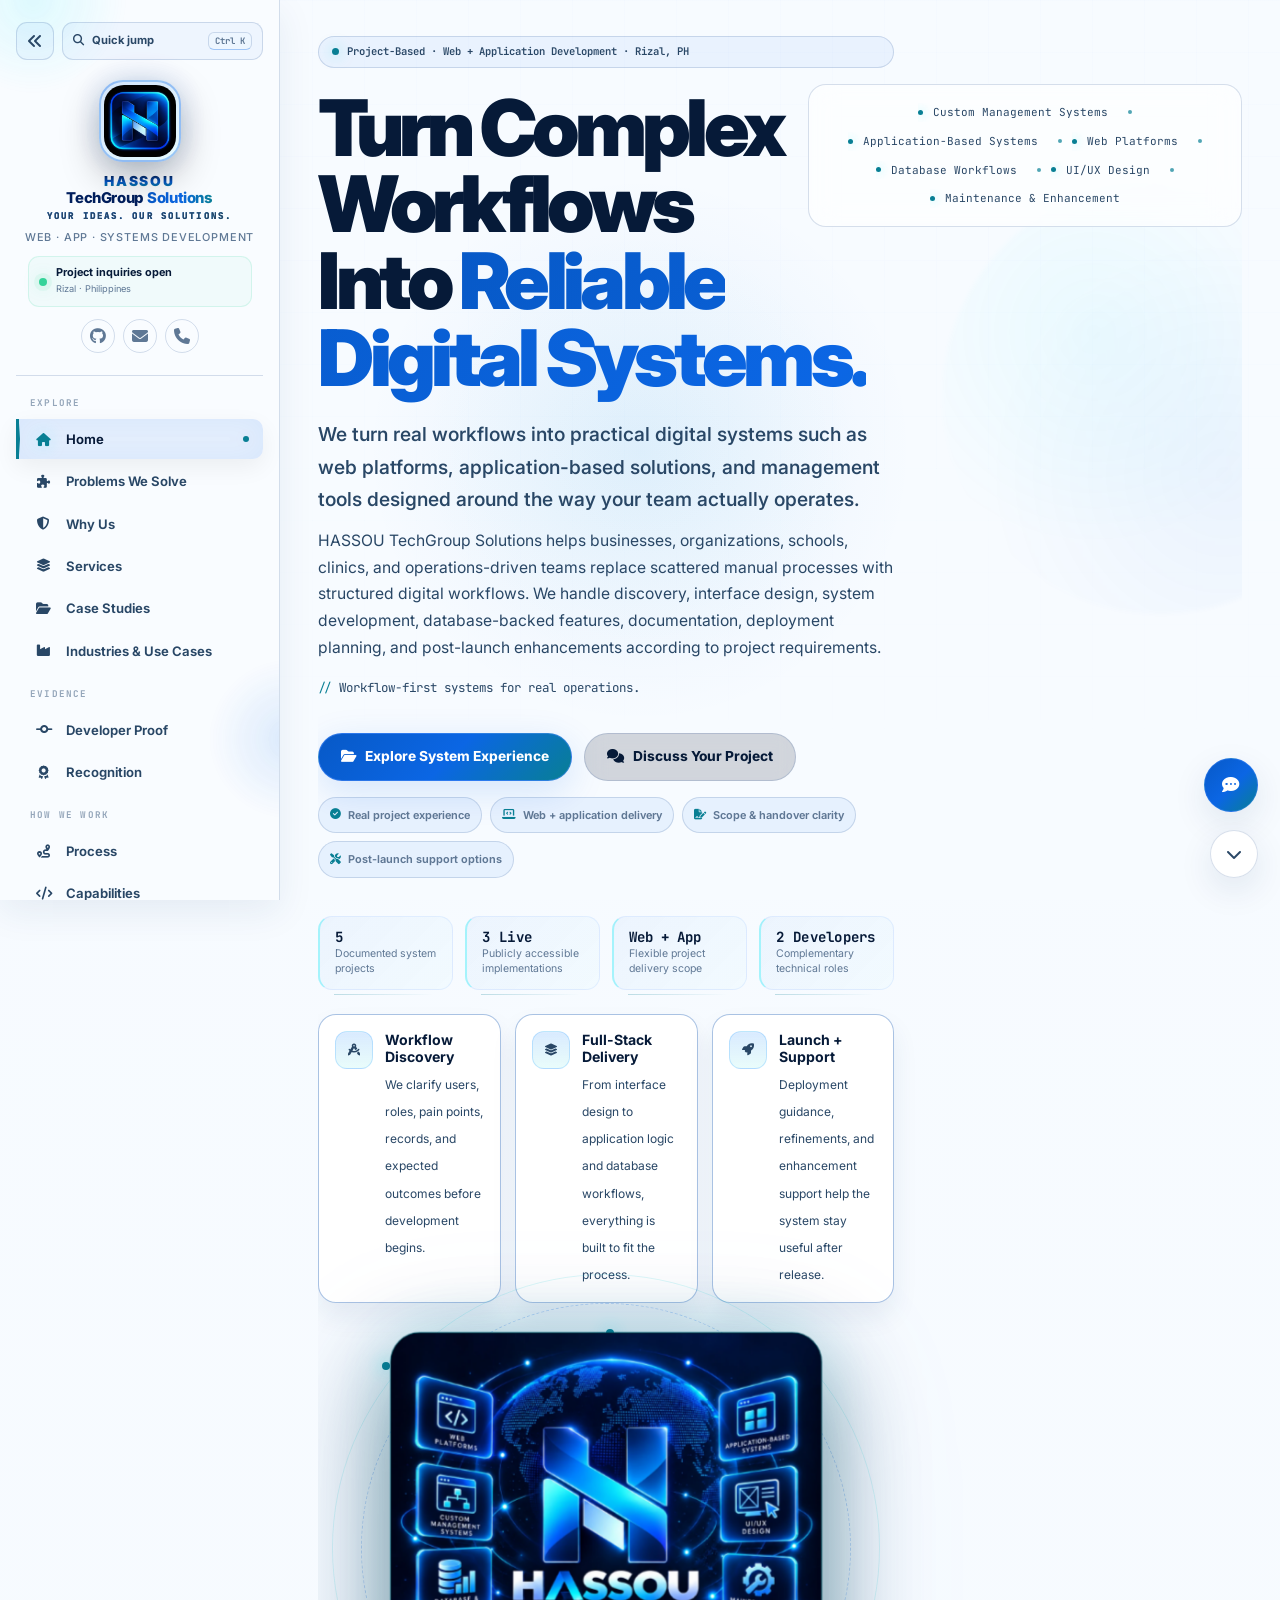
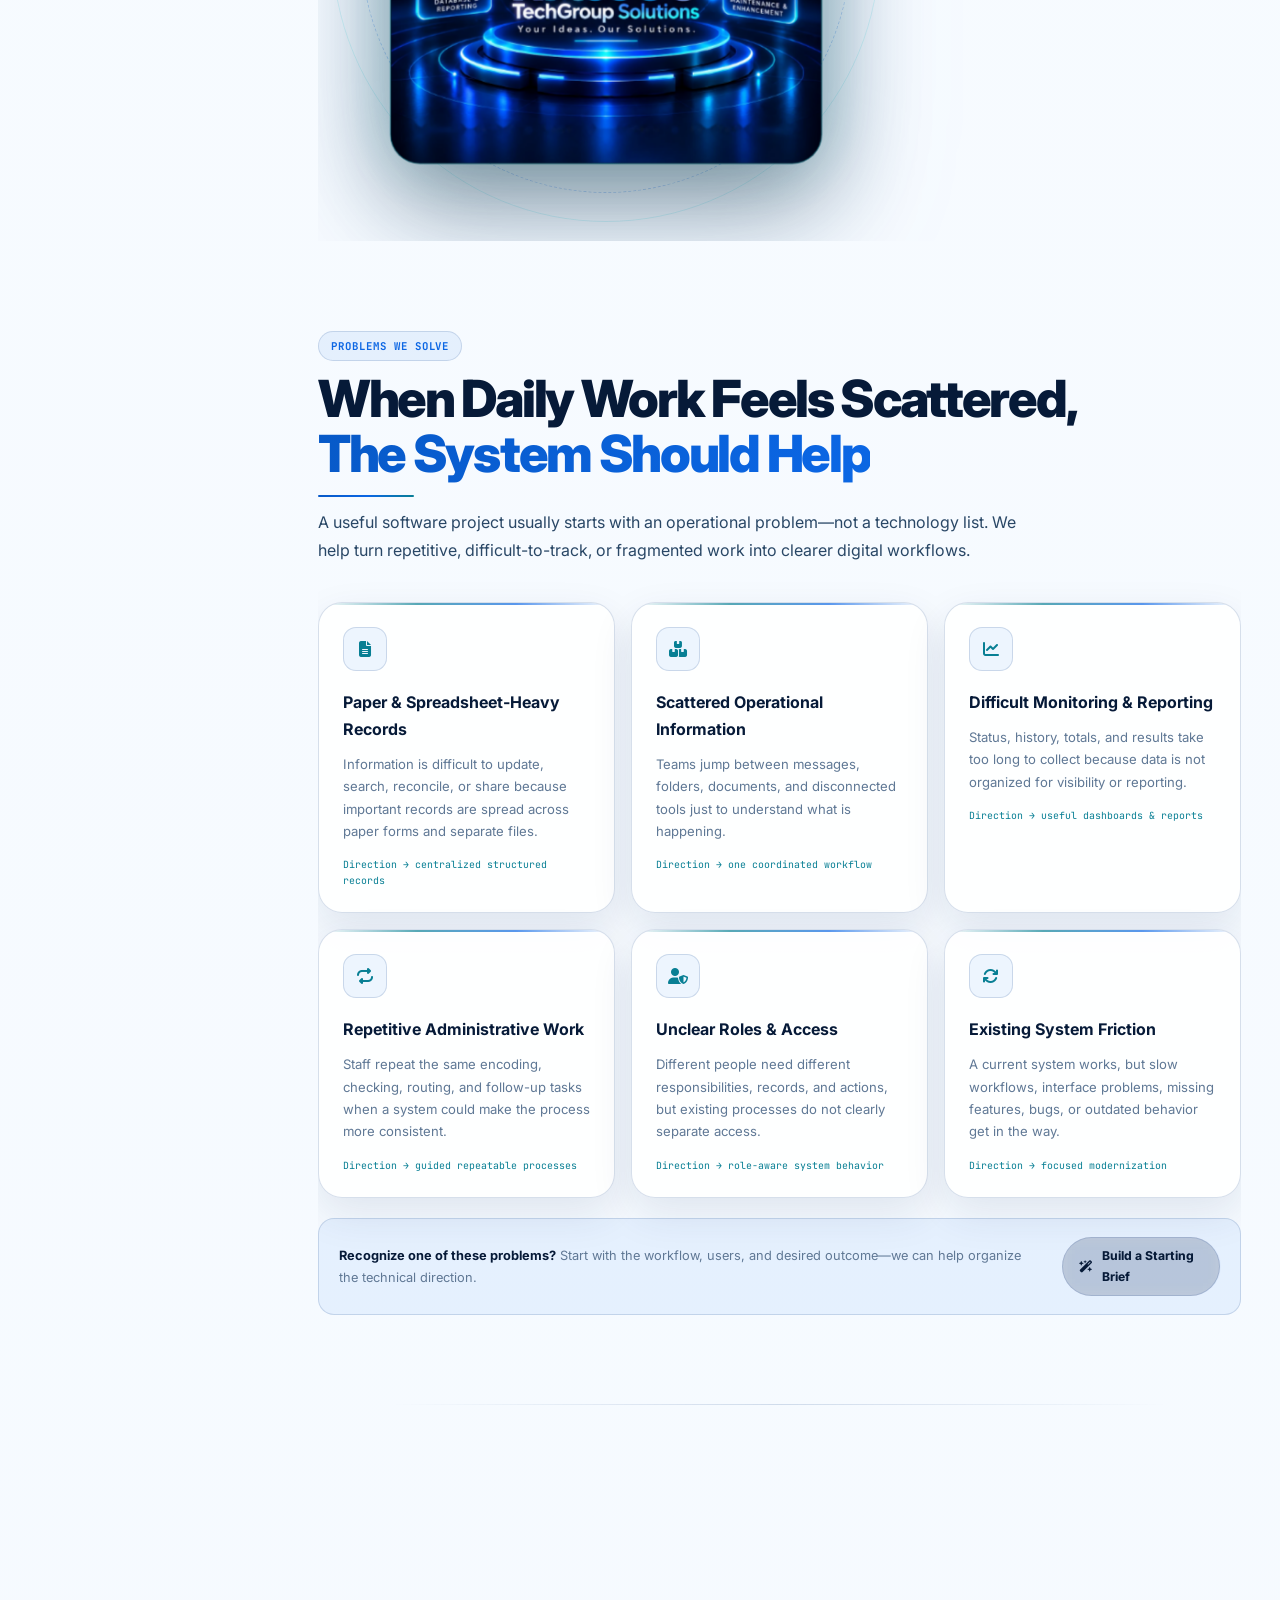
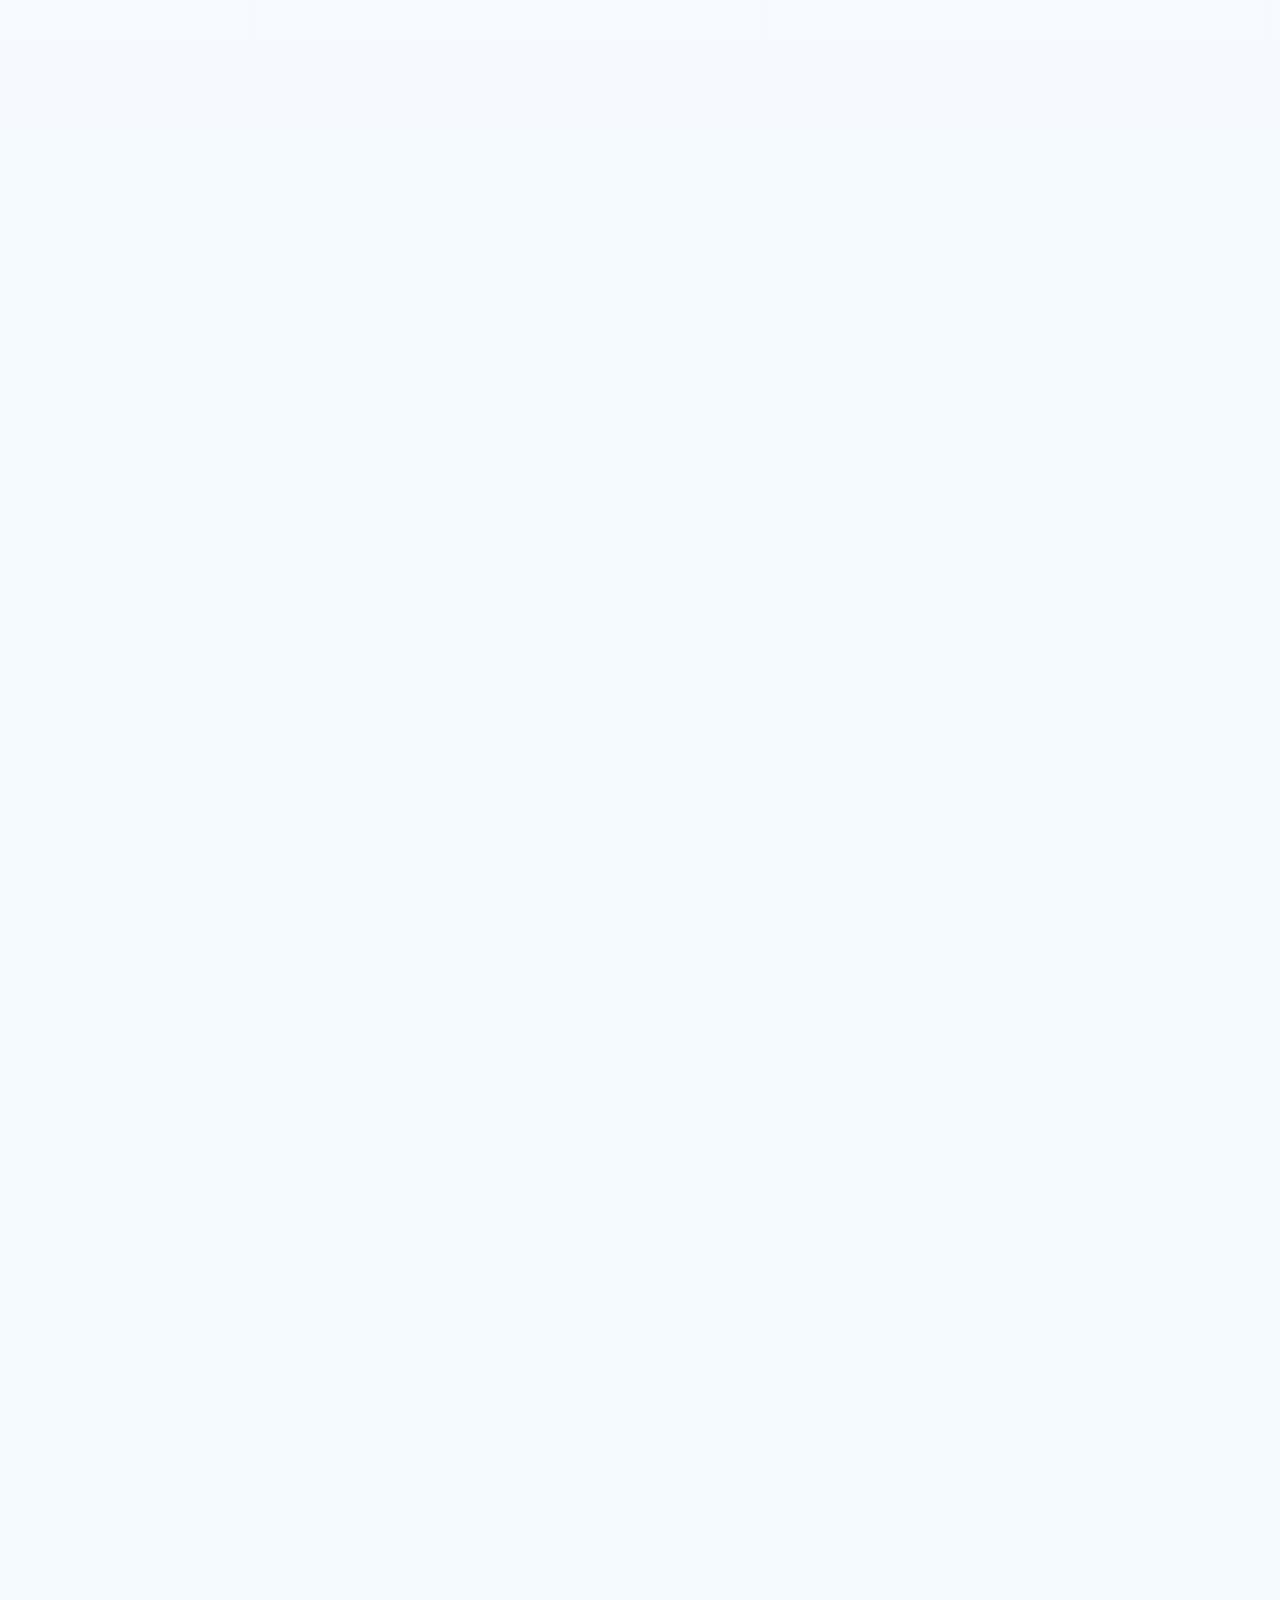
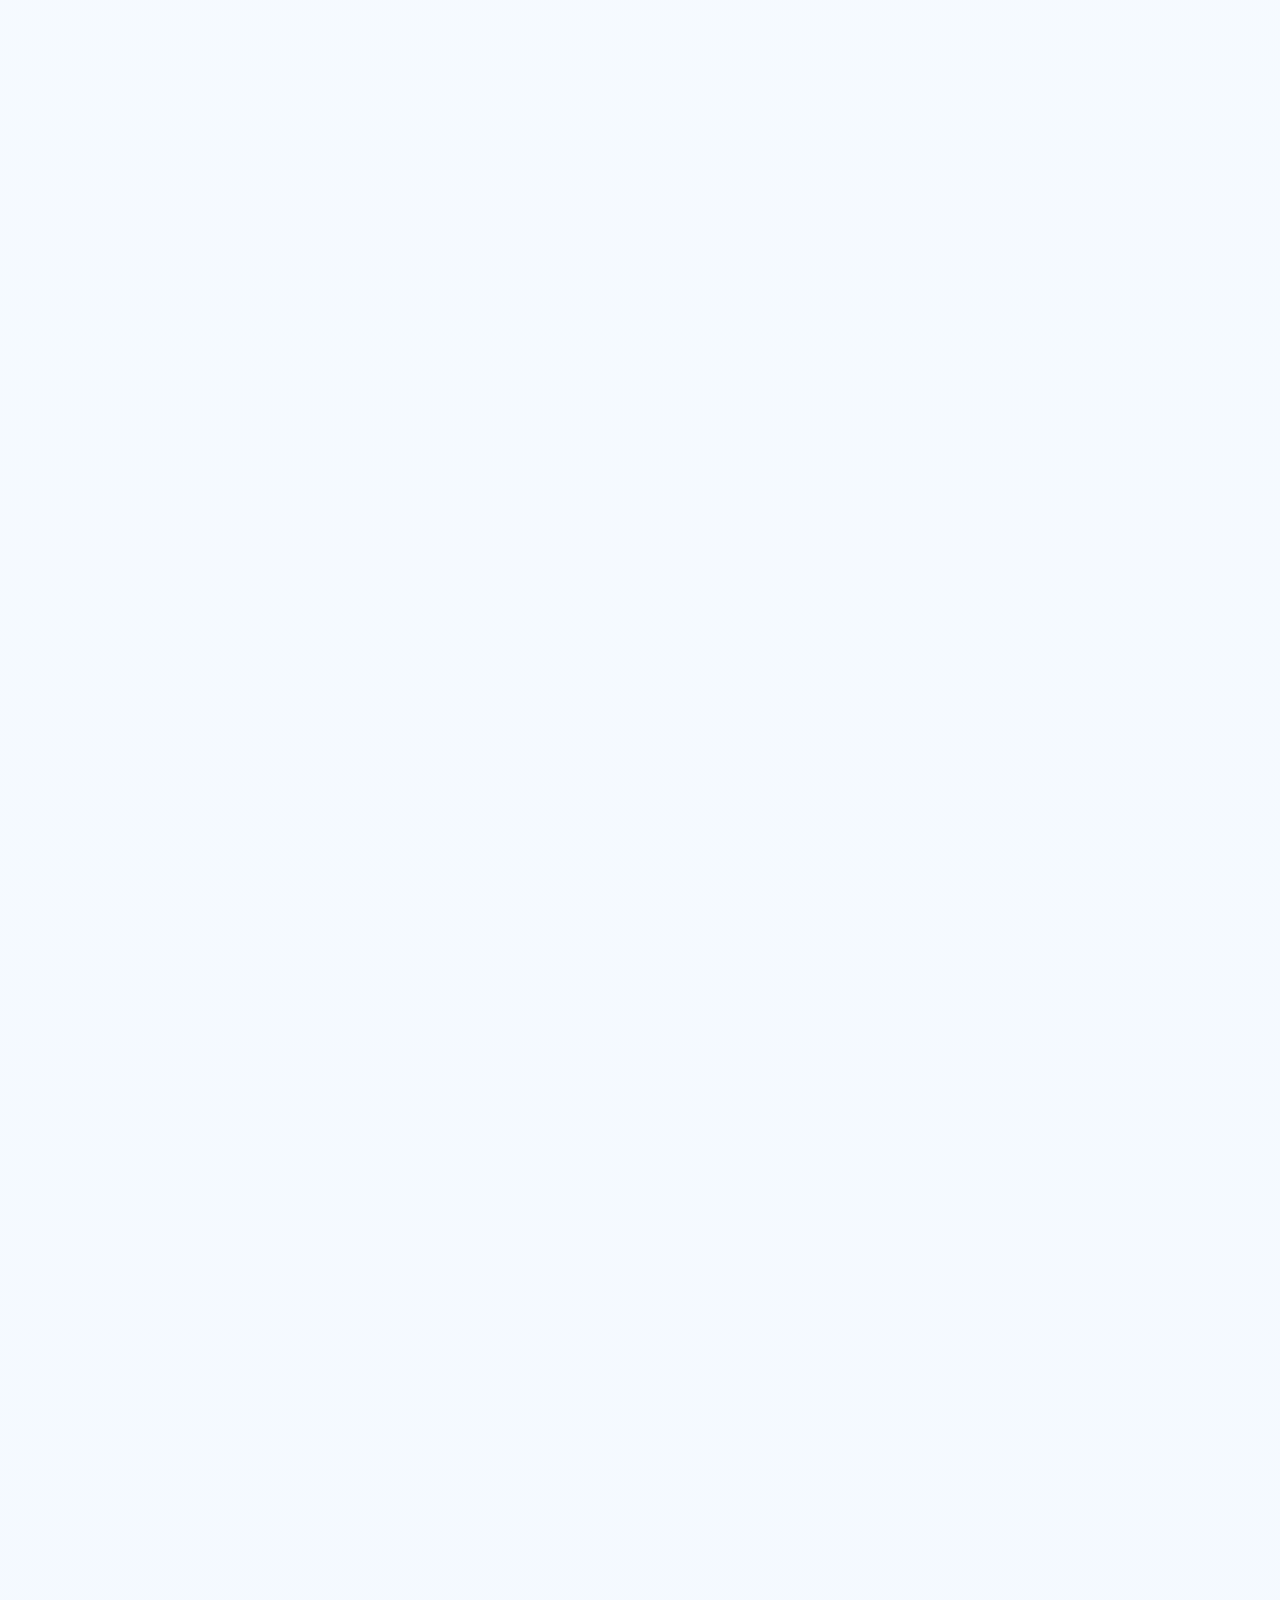
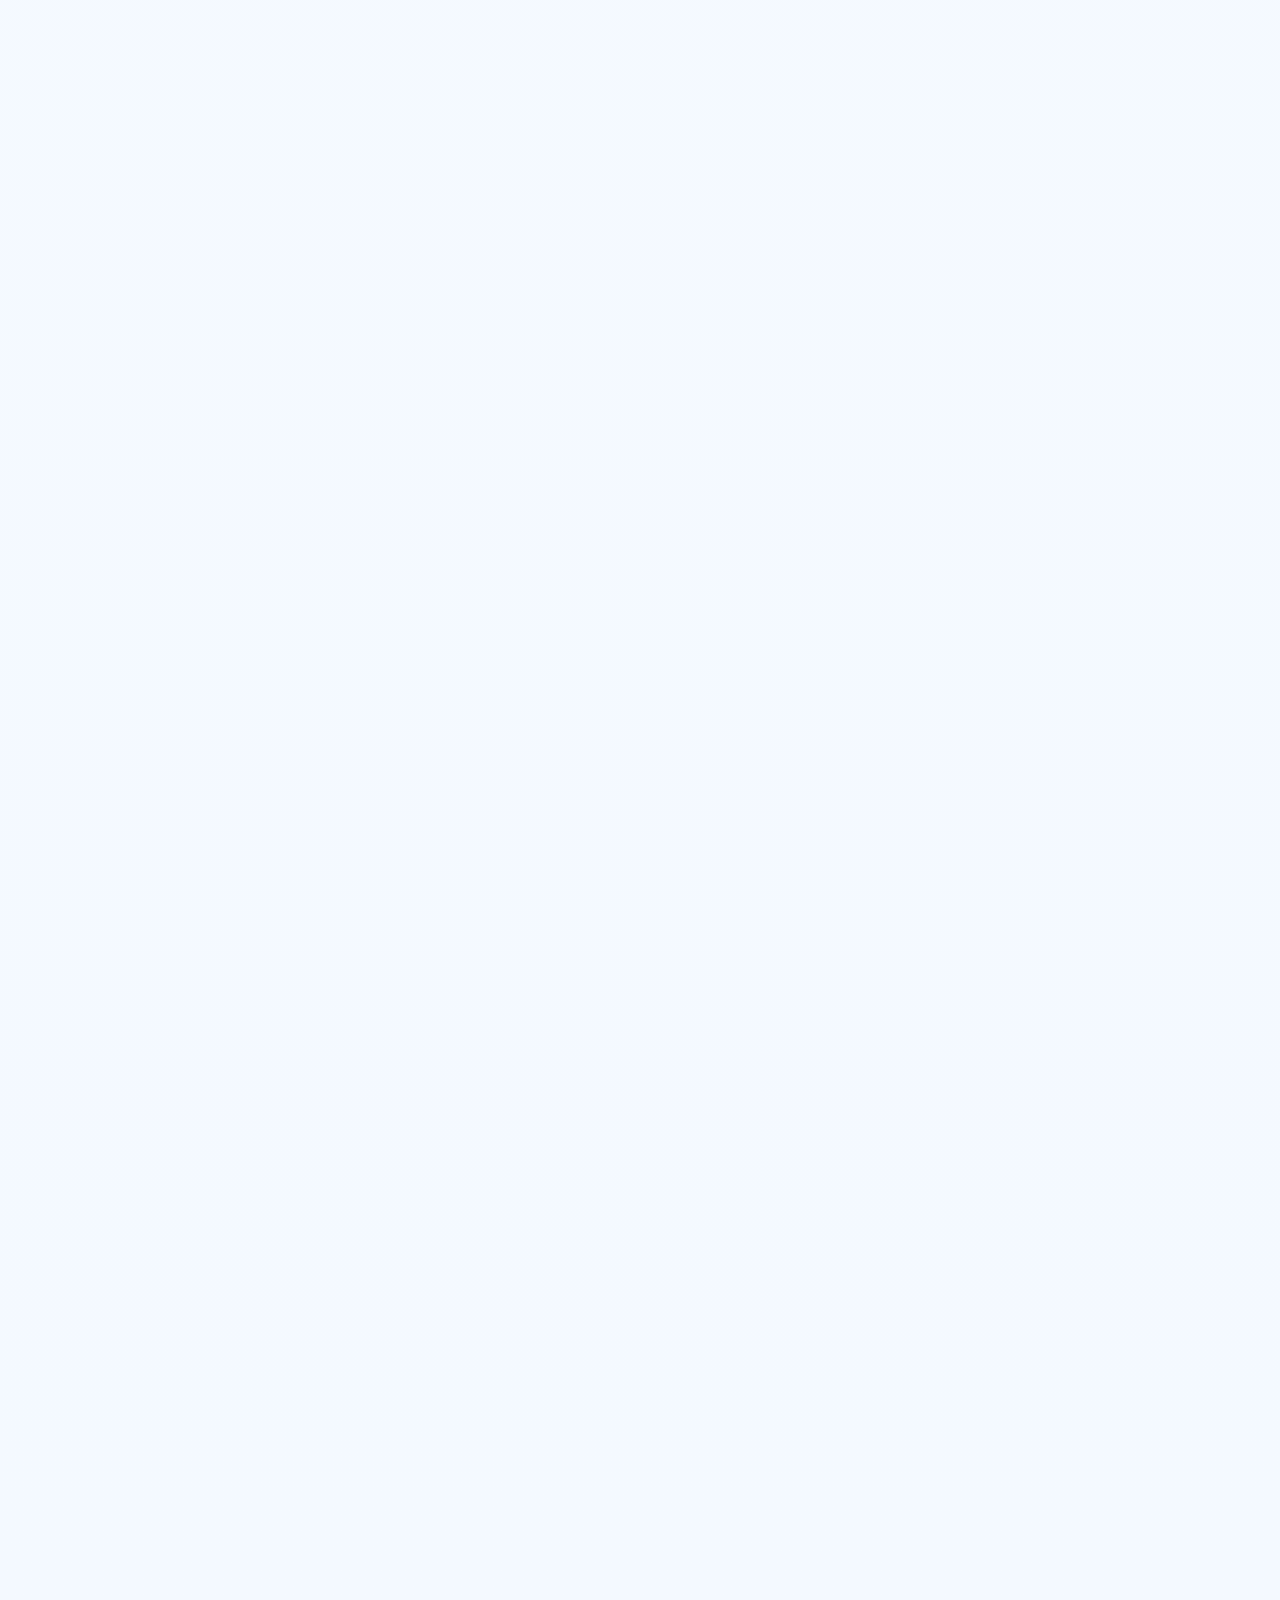
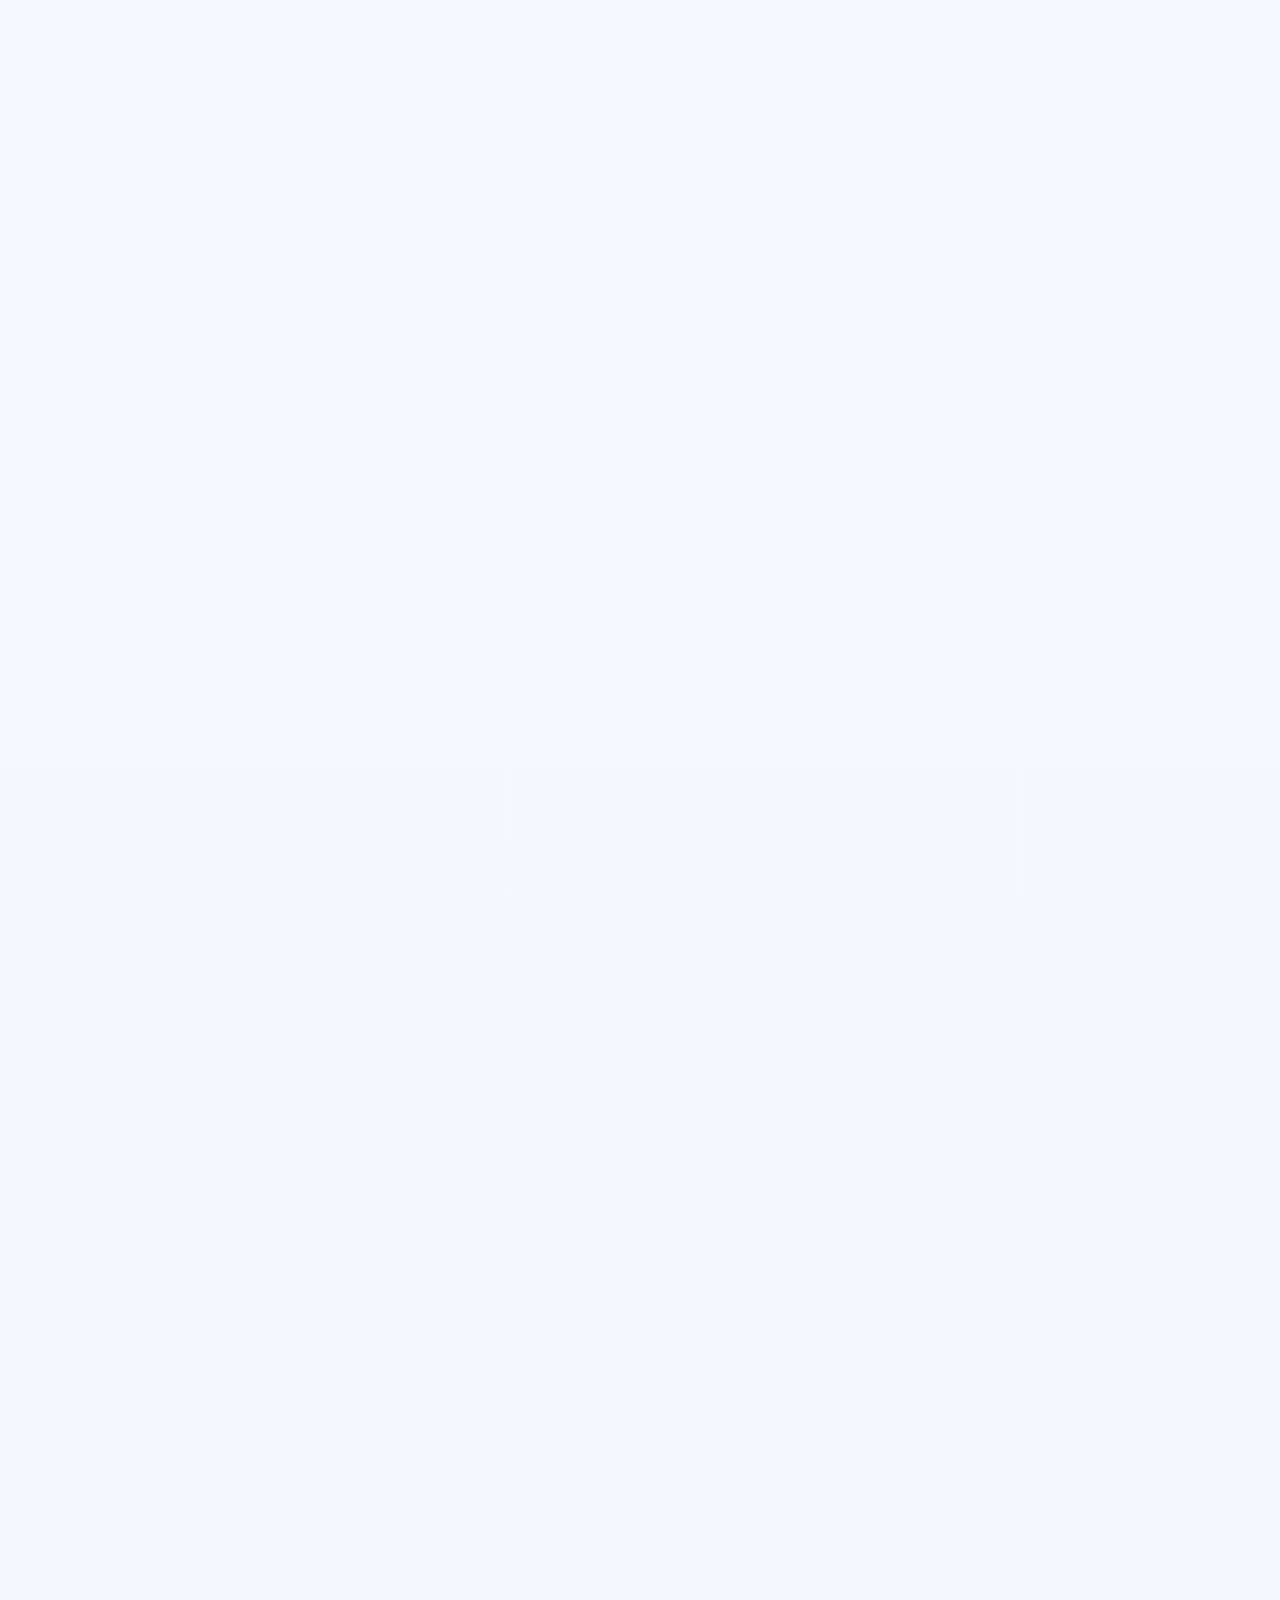
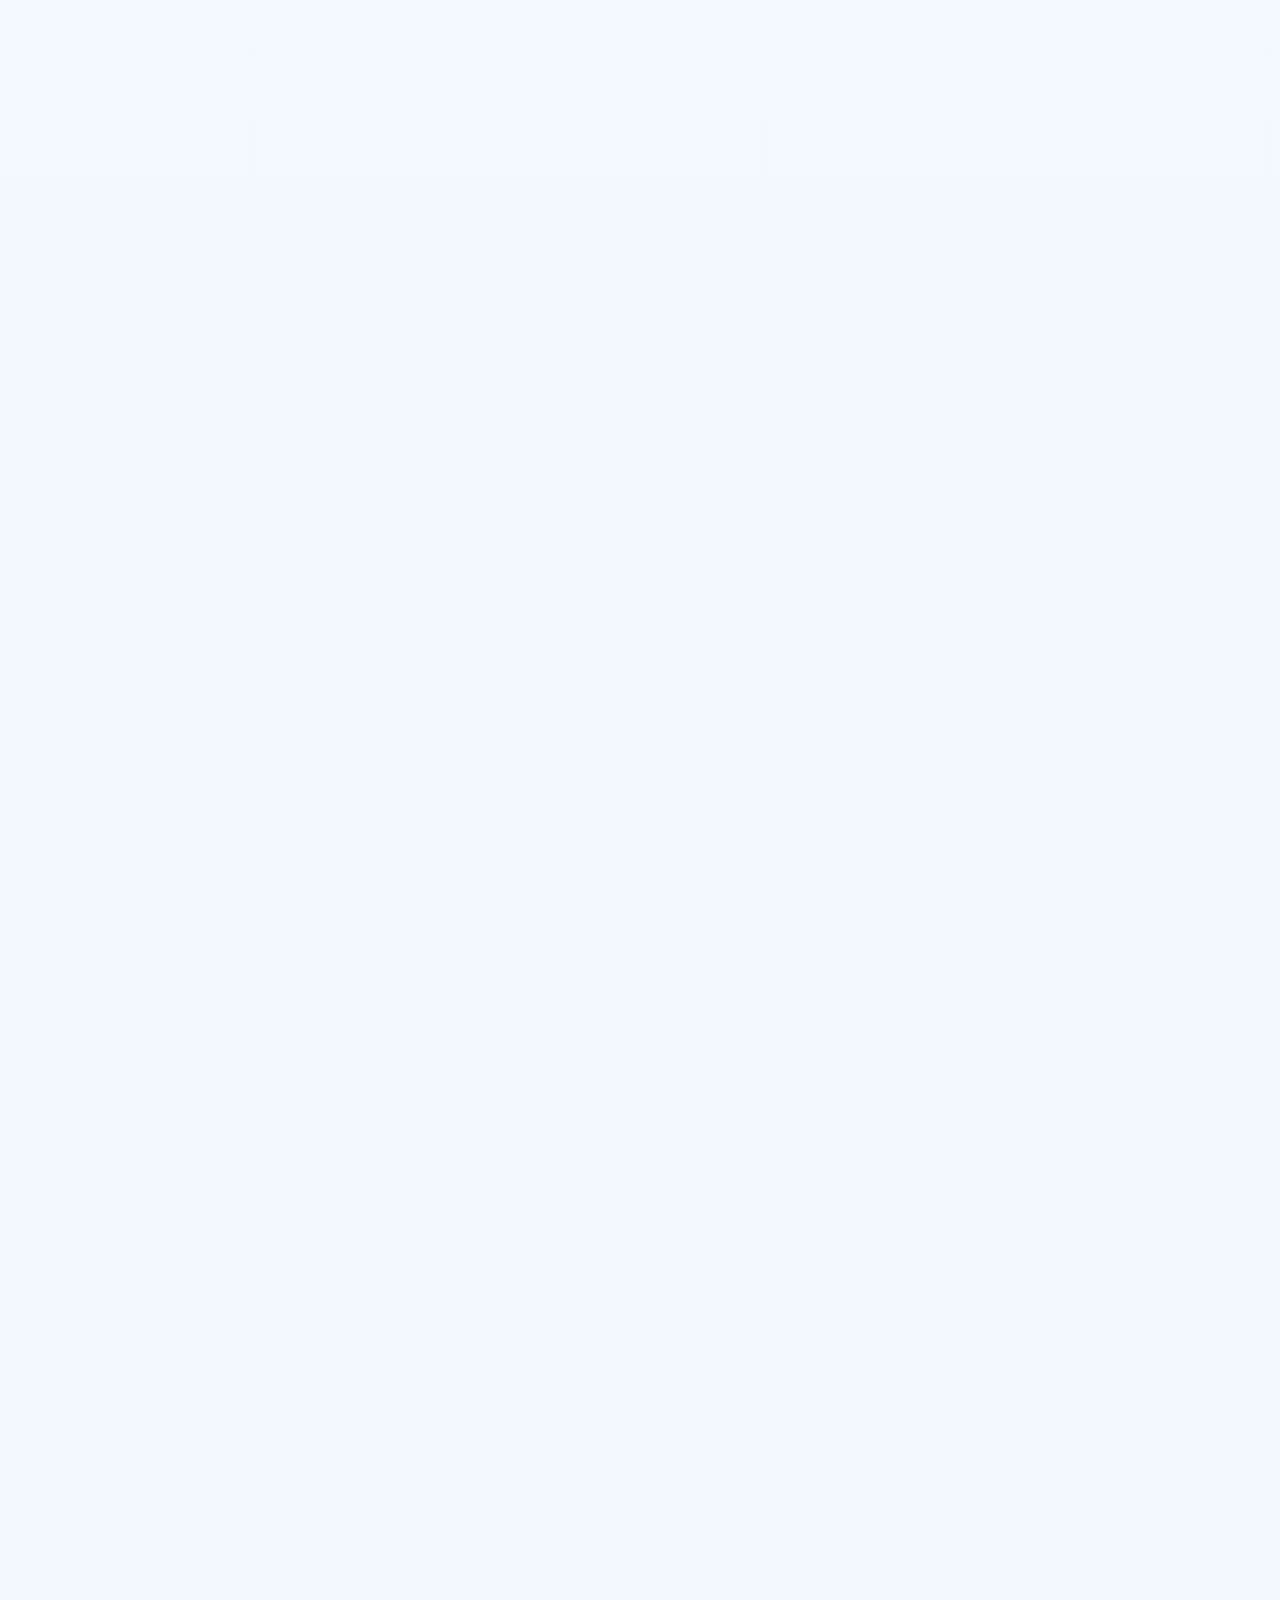
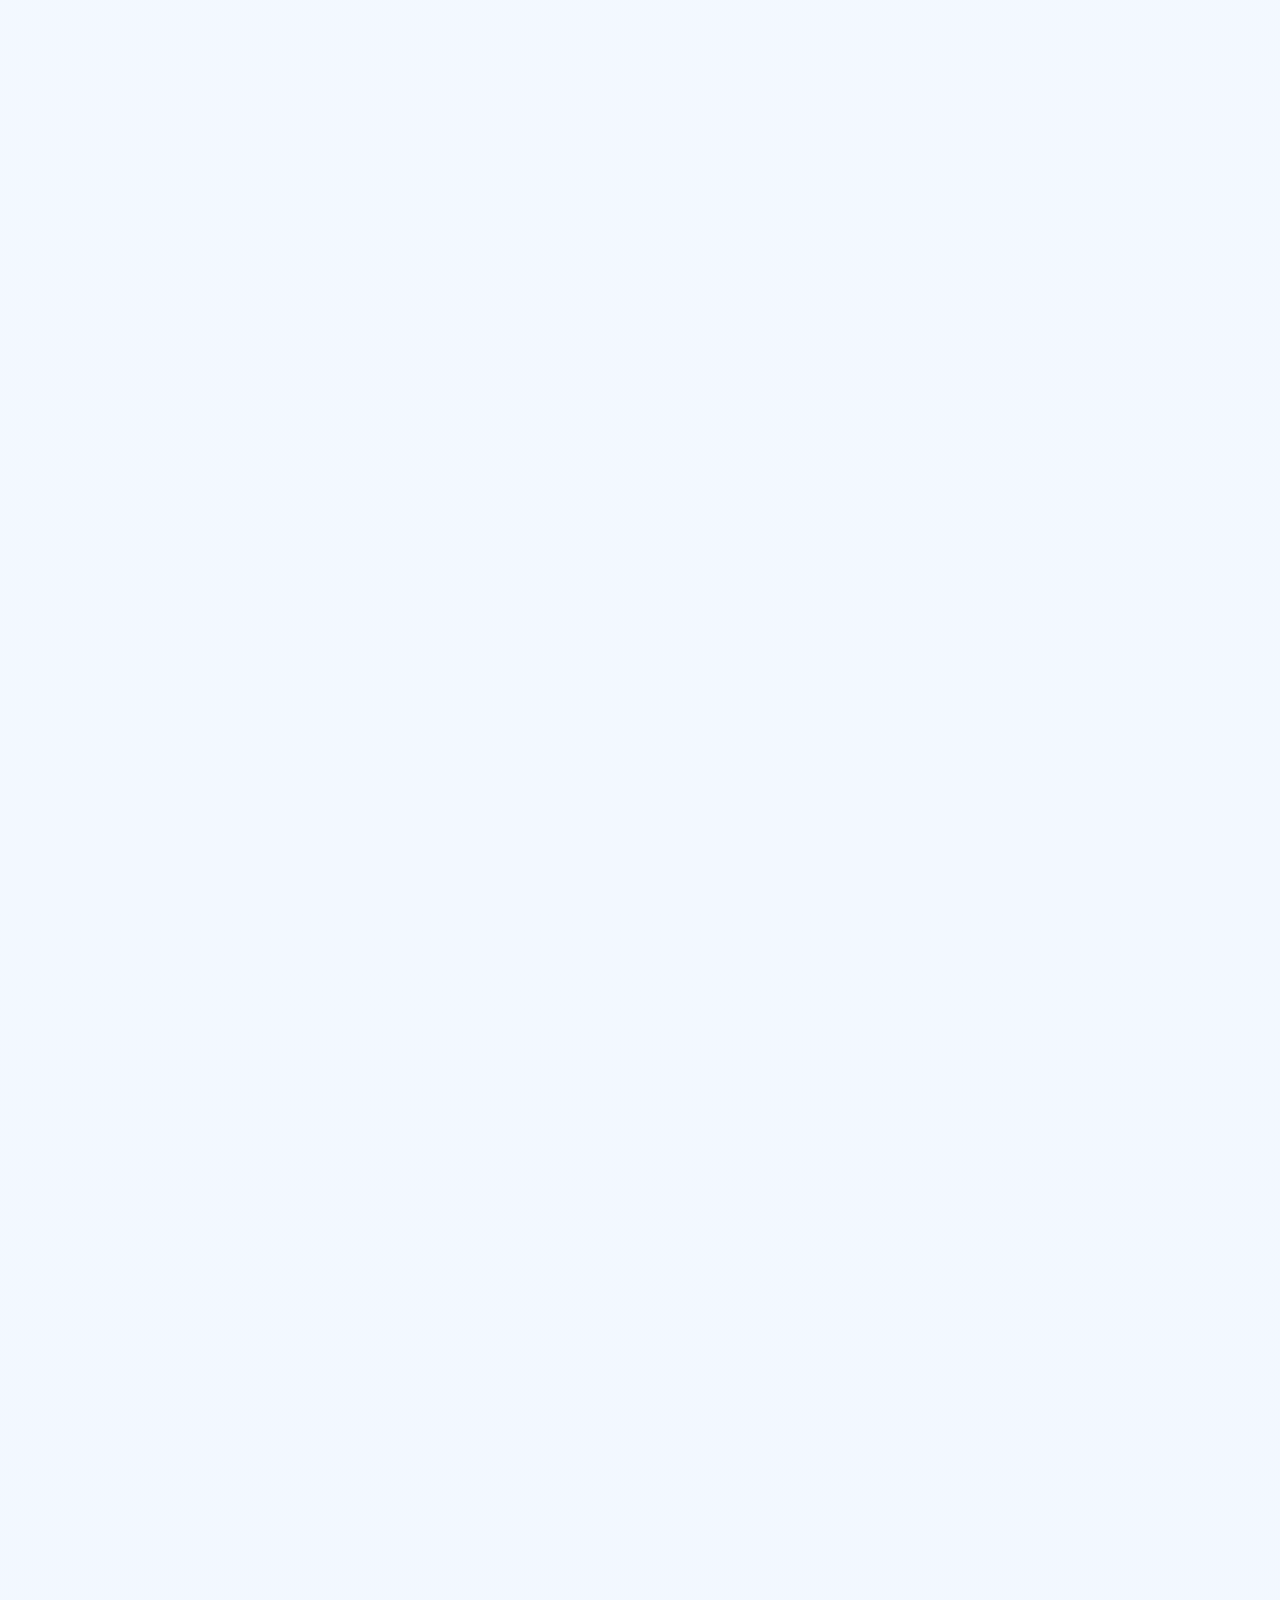
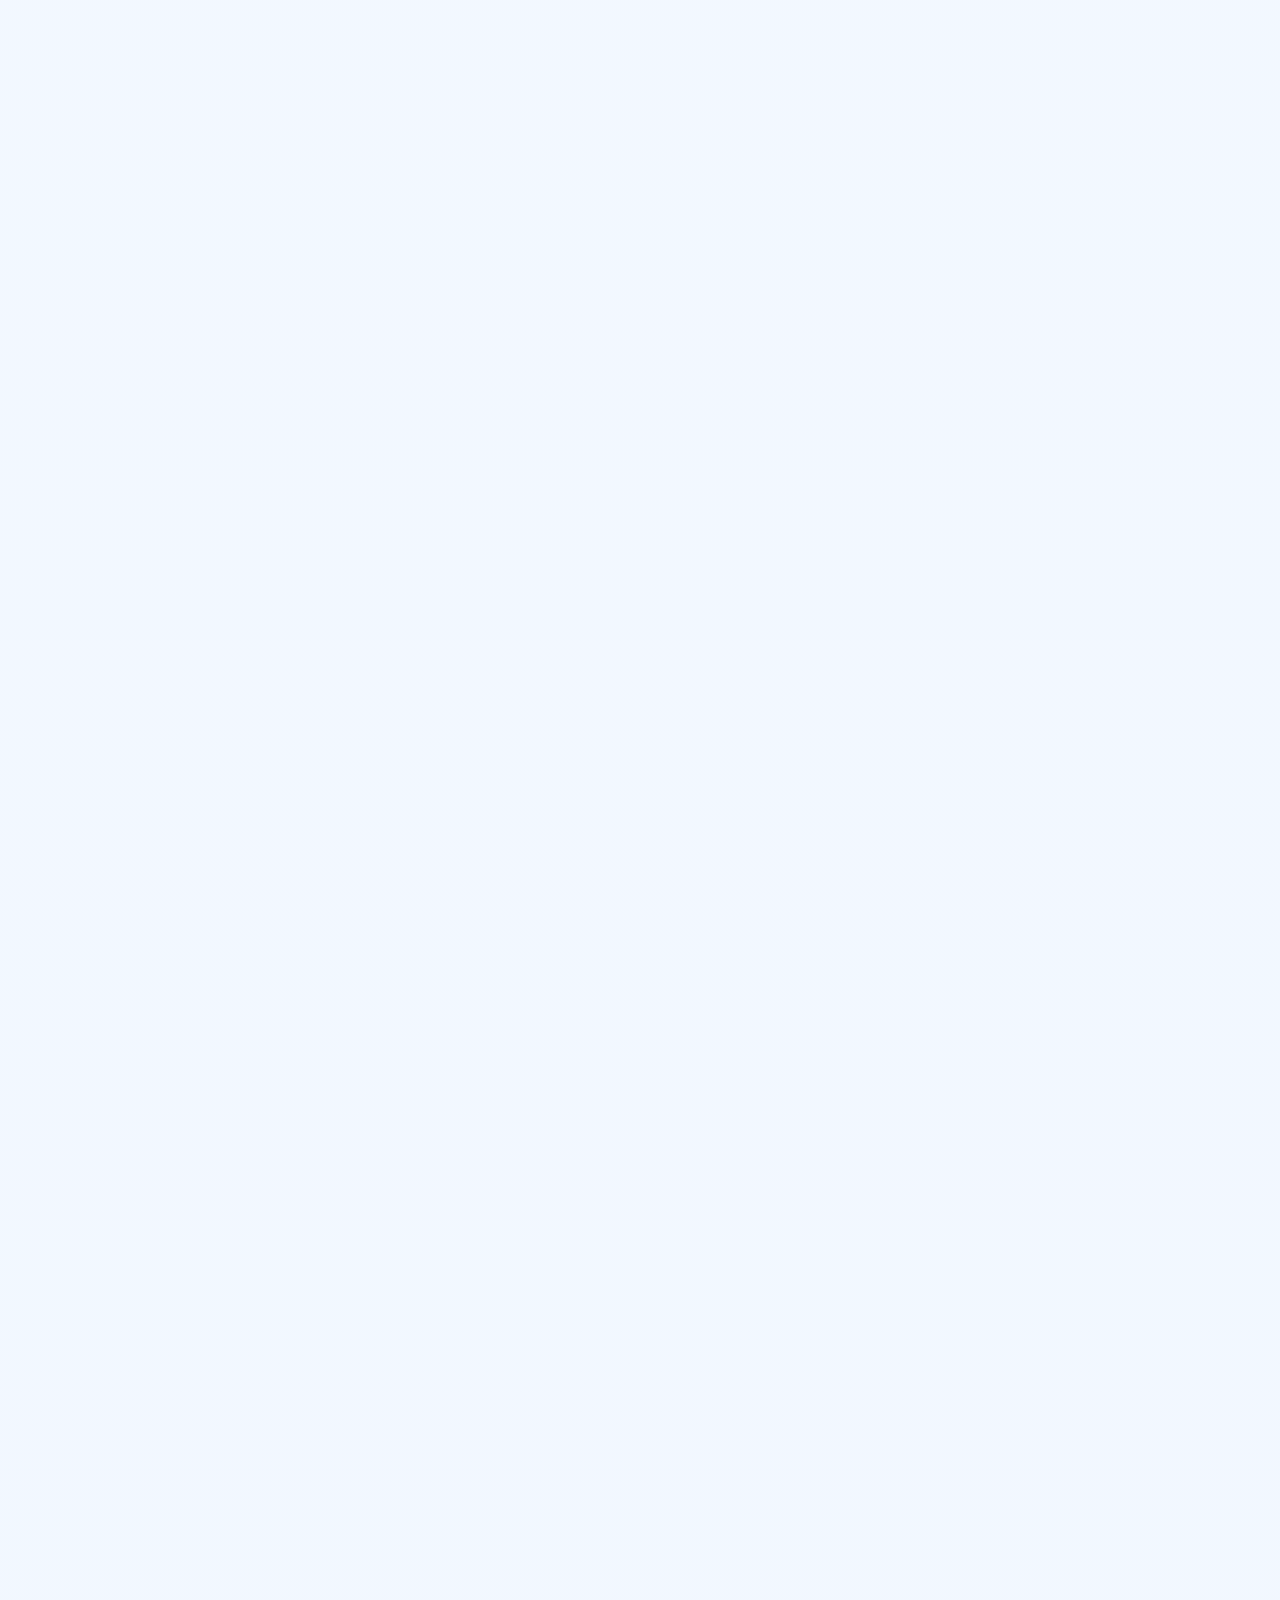
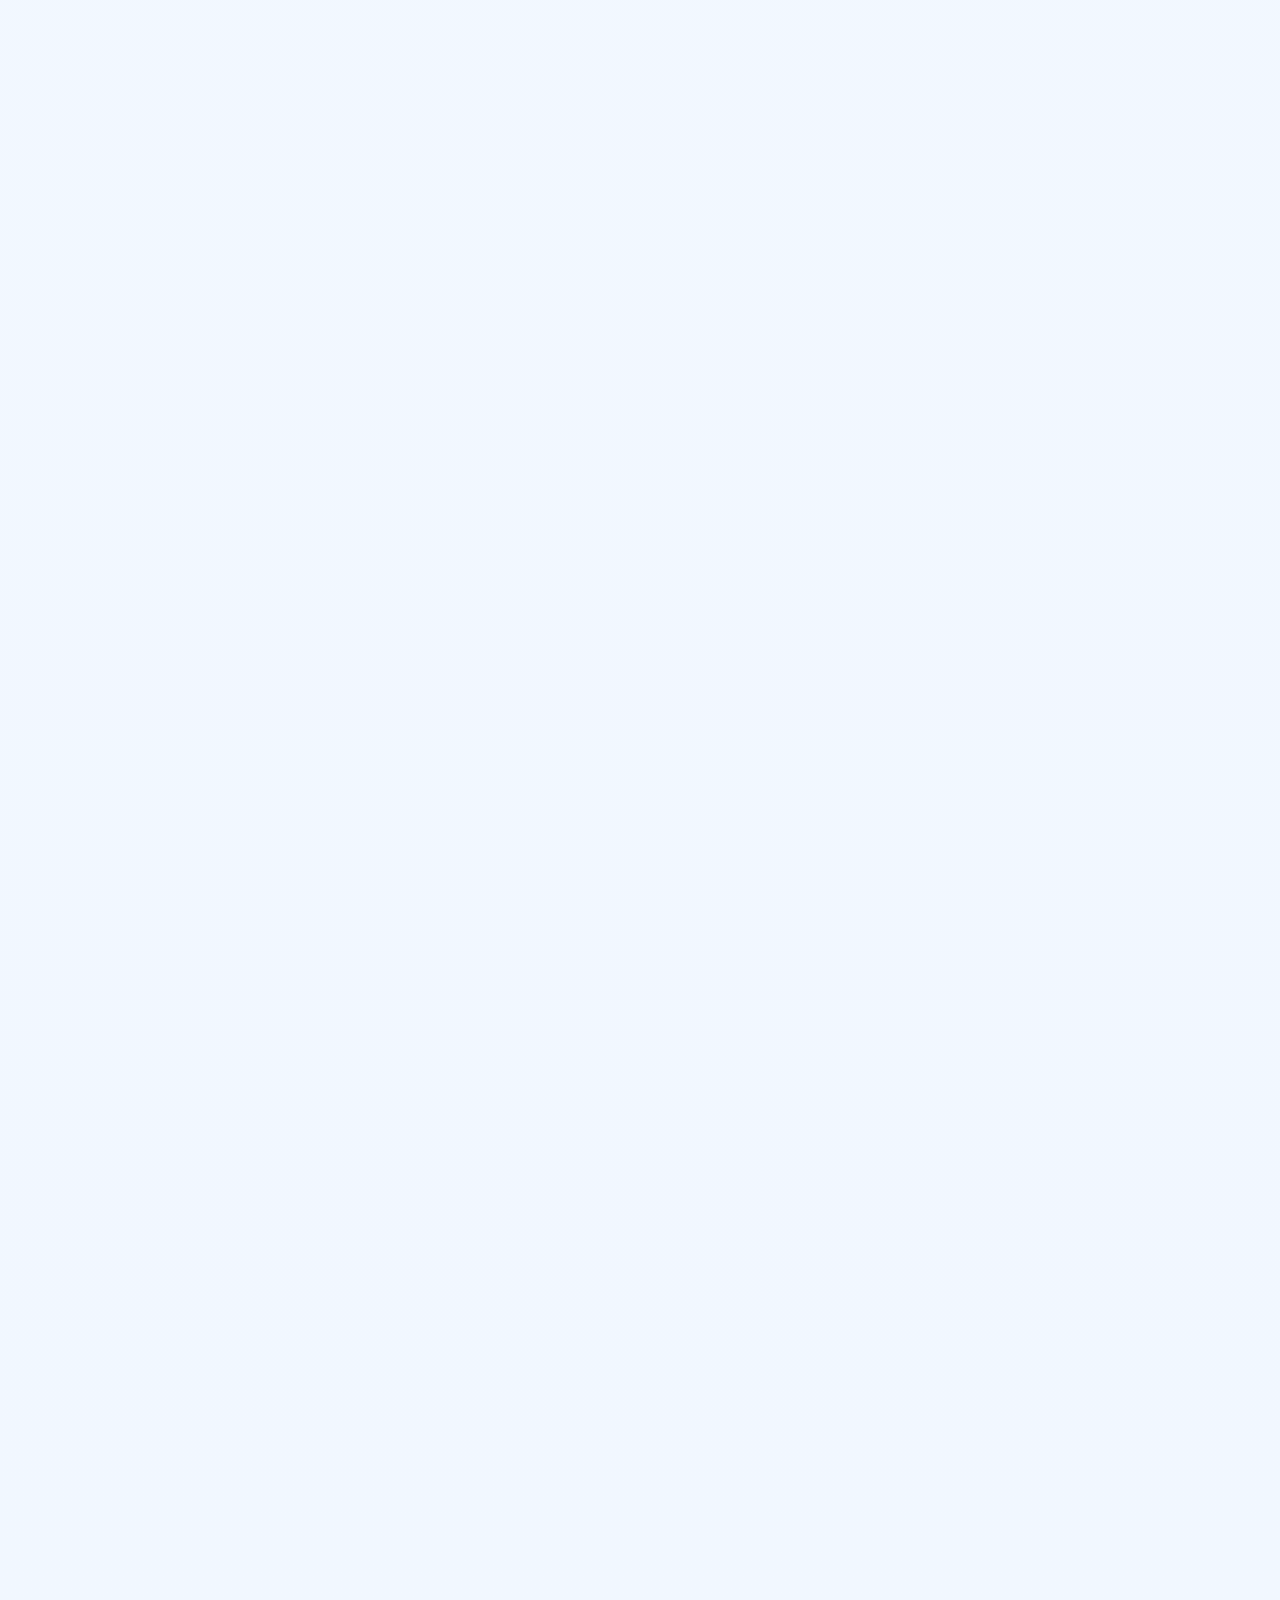
==== commit 4b547176: "Add files via upload" ====
--- a/index.html
+++ b/index.html
@@ -164,10 +164,23 @@
 <span><i class="fas fa-screwdriver-wrench" aria-hidden="true"></i> Post-launch support options</span>
 </div>
 <div aria-label="Portfolio highlights" class="proof-strip">
-<div class="proof-item"><strong>6</strong><span>Documented system projects</span></div>
-<div class="proof-item"><strong>4 Live</strong><span>Publicly accessible implementations</span></div>
+<div class="proof-item"><strong data-count="5">5</strong><span>Documented system projects</span></div>
+<div class="proof-item"><strong data-count="3" data-suffix=" Live">3 Live</strong><span>Publicly accessible implementations</span></div>
 <div class="proof-item"><strong>Web + App</strong><span>Flexible project delivery scope</span></div>
-<div class="proof-item"><strong>2 Developers</strong><span>Complementary technical roles</span></div>
+<div class="proof-item"><strong data-count="2" data-suffix=" Developers">2 Developers</strong><span>Complementary technical roles</span></div>
+</div>
+<div aria-label="How we deliver" class="hero-mini-grid reveal">
+<div class="hero-mini-card">
+<span class="hero-mini-icon"><i class="fas fa-compass-drafting" aria-hidden="true"></i></span>
+<div><strong>Workflow Discovery</strong><span>We clarify users, roles, pain points, records, and expected outcomes before development begins.</span></div>
+</div>
+<div class="hero-mini-card">
+<span class="hero-mini-icon"><i class="fas fa-layer-group" aria-hidden="true"></i></span>
+<div><strong>Full-Stack Delivery</strong><span>From interface design to application logic and database workflows, everything is built to fit the process.</span></div>
+</div>
+<div class="hero-mini-card">
+<span class="hero-mini-icon"><i class="fas fa-rocket" aria-hidden="true"></i></span>
+<div><strong>Launch + Support</strong><span>Deployment guidance, refinements, and enhancement support help the system stay useful after release.</span></div>
 </div>
 </div>
 <div aria-label="HASSOU TechGroup Solutions development visualization" class="hero-image">
@@ -315,7 +328,6 @@
 <article class="portfolio-item reveal reveal-d2" data-category="education academic"><div class="card project-card portfolio-card"><div aria-hidden="true" class="portfolio-thumb project-thumb-education"><i class="fas fa-graduation-cap"></i><span>Assessment · 6 SHS Strands · Recommendations</span></div><div class="portfolio-info"><div class="project-context"><span>Independent Academic</span><span>Full Stack</span><span>Live</span></div><h3>Angono NHS Career Assessment</h3><div class="project-status-bar"><span class="status-dot" aria-hidden="true"></span>LIVE · INDEPENDENT ACADEMIC</div><p>An independently developed full-stack career guidance platform covering database design, assessment logic, responsive interface work, deployment, hosting, and recommendation-oriented student workflows.</p><div class="project-outcomes" aria-label="Project outcome and evidence focus"><span>Assessment & recommendation logic</span><span>Six SHS strand pathways</span><span>Live deployment</span></div><div class="project-meta"><span>50+ students assessed*</span><span>6 SHS strands</span></div><div class="tags"><span>HTML</span><span>CSS</span><span>JavaScript</span><span>PHP</span><span>MySQL</span><span>Bootstrap</span></div><div class="project-actions"><button class="text-link" data-dialog-open="case-career" type="button">Quick view <i aria-hidden="true" class="fas fa-eye"></i></button><a class="text-link" href="https://angononhs-onlinecareerassessment.online/" rel="noopener noreferrer" target="_blank">Live project <i aria-hidden="true" class="fas fa-arrow-up-right-from-square"></i></a><a class="text-link" href="case-studies/career-assessment.html">Case study <i aria-hidden="true" class="fas fa-arrow-right"></i></a></div></div></div></article>
 <article class="portfolio-item reveal reveal-d3" data-category="business independent"><div class="card project-card portfolio-card"><div aria-hidden="true" class="portfolio-thumb project-thumb-mbmis"><i class="fas fa-briefcase"></i><span>Operations · Records · Role-Based Workflows</span></div><div class="portfolio-info"><div class="project-context"><span>Independent Development</span><span>Core Team Developer</span><span>Full Stack</span><span>Live</span></div><h3>Menguito Businesses MIS (MBMIS)</h3><div class="project-status-bar"><span class="status-dot" aria-hidden="true"></span>LIVE · INDEPENDENT FULL-STACK DEVELOPMENT</div><p>A live full-stack management information system developed by Cathyrine Menguito for structured business operations, database-backed records, and role-based workflows. It is included as direct evidence of hands-on end-to-end system development within the HASSOU TechGroup Solutions core team.</p><div class="project-outcomes" aria-label="Project outcome and evidence focus"><span>Role-based business workflows</span><span>Structured operational records</span><span>Live deployment</span></div><div class="project-meta"><span>Developer · Cathyrine Menguito</span><span>Full-stack implementation</span><span>Live deployment</span></div><div class="tags"><span>HTML</span><span>CSS</span><span>JavaScript</span><span>PHP</span><span>MySQL</span><span>Bootstrap</span></div><div class="project-actions"><button class="text-link" data-dialog-open="case-mbmis" type="button">Quick view <i aria-hidden="true" class="fas fa-eye"></i></button><a class="text-link" href="https://menguitobmis.online/" rel="noopener noreferrer" target="_blank">Live project <i aria-hidden="true" class="fas fa-arrow-up-right-from-square"></i></a><a class="text-link" href="case-studies/mbmis.html">Case study <i aria-hidden="true" class="fas fa-arrow-right"></i></a></div></div></div></article>
 <article class="portfolio-item reveal reveal-d4" data-category="education application"><div class="card project-card portfolio-card"><div aria-hidden="true" class="portfolio-thumb project-thumb-rsst"><i class="fas fa-id-card"></i><span>SHS Credentials · Application Workflow · School Records</span></div><div class="portfolio-info"><div class="project-context"><span>Application-Based System</span><span>Core Team Developer</span><span>No Public Web Deployment</span></div><h3>RSST SHS Credentials</h3><div class="project-status-bar"><span class="status-dot" aria-hidden="true"></span>APPLICATION-BASED · NOT PUBLICLY HOSTED</div><p>An application-based credentials system developed by Ariel B. Eubanas, Jr. for Renaissance School of Science and Technology Senior High School. It is included as direct evidence that the HASSOU TechGroup Solutions core team has hands-on development experience beyond browser-based systems.</p><div class="project-outcomes" aria-label="Project outcome and evidence focus"><span>SHS credential workflow</span><span>Education-focused records</span><span>Application-based delivery</span></div><div class="project-meta"><span>Developer · Ariel B. Eubanas, Jr.</span><span>Application-based development</span><span>Education · SHS credentials</span></div><div class="tags"><span>Application-Based</span><span>SHS Credentials</span><span>Education</span><span>System Development</span><span>Workflow Design</span></div><div class="project-actions"><button class="text-link" data-dialog-open="case-rsst" type="button">Quick view <i aria-hidden="true" class="fas fa-eye"></i></button><a class="text-link" href="case-studies/rsst-shs-credentials.html">Case study <i aria-hidden="true" class="fas fa-arrow-right"></i></a></div></div></div></article>
-<article class="portfolio-item reveal reveal-d1" data-category="healthcare professional"><div class="card project-card portfolio-card"><div aria-hidden="true" class="portfolio-thumb project-thumb-community"><i class="fas fa-hand-holding-medical"></i><span>Patients · Clinics · Community Support</span></div><div class="portfolio-info"><div class="project-context"><span>Professional · Real IT OPC</span><span>Team Project</span><span>Live</span></div><h3>HowCan-i-Help</h3><div class="project-status-bar"><span class="status-dot" aria-hidden="true"></span>LIVE · PROFESSIONAL EXPERIENCE · REAL IT OPC</div><p>A multi-tenant healthcare and assistance platform developed through professional collaboration at Real IT OPC. Relevant team experience includes UI/UX, front-end implementation, full-stack development collaboration, and production-oriented clinic workflows.</p><div class="project-outcomes" aria-label="Project outcome and evidence focus"><span>Multi-tenant healthcare workflows</span><span>Clinic-oriented operations*</span><span>Professional collaboration</span></div><div class="project-meta"><span>3 connected entities*</span><span>Clinic workflow use*</span></div><div class="tags"><span>HTML</span><span>CSS</span><span>JavaScript</span><span>PHP</span><span>MySQL</span><span>Bootstrap</span></div><div class="project-actions"><button class="text-link" data-dialog-open="case-community" type="button">Quick view <i aria-hidden="true" class="fas fa-eye"></i></button><a class="text-link" href="https://howcan-i-help.org/" rel="noopener noreferrer" target="_blank">Live project <i aria-hidden="true" class="fas fa-arrow-up-right-from-square"></i></a><a class="text-link" href="case-studies/how-can-i-help.html">Case study <i aria-hidden="true" class="fas fa-arrow-right"></i></a></div></div></div></article>
 <article class="portfolio-item reveal reveal-d2" data-category="realestate professional"><div class="card project-card portfolio-card"><div aria-hidden="true" class="portfolio-thumb project-thumb-business"><i class="fas fa-building"></i><span>Properties · Transactions · Portfolio Data</span></div><div class="portfolio-info"><div class="project-context"><span>Professional · Real IT OPC</span><span>Team Project</span><span>In Development</span></div><h3>RITREMIS</h3><div class="project-status-bar"><span class="status-dot" aria-hidden="true"></span>IN ACTIVE DEVELOPMENT · PROFESSIONAL EXPERIENCE · REAL IT OPC</div><p>A real-estate management information system in active professional development. Relevant team experience includes UI/UX, responsive front-end implementation, property-management workflows, structured data, and collaboration within a full-stack delivery team.</p><div class="project-outcomes" aria-label="Project outcome and evidence focus"><span>Property-management workflows</span><span>Structured portfolio information</span><span>Active development</span></div><div class="project-meta"><span>Property management workflows</span><span>Active development</span></div><div class="tags"><span>HTML</span><span>CSS</span><span>JavaScript</span><span>PHP</span><span>MySQL</span><span>Bootstrap</span></div><div class="project-actions"><button class="text-link" data-dialog-open="case-ritremis" type="button">Quick view <i aria-hidden="true" class="fas fa-eye"></i></button><a class="text-link" href="https://ritremis.com/" rel="noopener noreferrer" target="_blank">Visit project <i aria-hidden="true" class="fas fa-arrow-up-right-from-square"></i></a><a class="text-link" href="case-studies/ritremis.html">Case study <i aria-hidden="true" class="fas fa-arrow-right"></i></a></div></div></div></article>
 </div>
 <p class="portfolio-footnote">*Usage and outcome figures are project-reported. Directly attributed projects identify the responsible developer; professional projects remain credited to the organization where that work was completed. Application-based systems may not have a public web deployment or live-project link.</p>
@@ -327,7 +339,7 @@
 <p class="section-sub">The domain changes, but the development principle stays the same: understand the users, records, responsibilities, decisions, and recurring tasks before shaping the system.</p>
 </div>
 <div class="industry-grid">
-<article class="industry-card interactive-card reveal reveal-d1"><i class="fas fa-heart-pulse" aria-hidden="true"></i><h3>Healthcare</h3><p>Patient information, appointments, staff workflows, records, clinic-oriented processes, and operational visibility.</p><span>Evidence: RHU Morong · HowCan-i-Help</span></article>
+<article class="industry-card interactive-card reveal reveal-d1"><i class="fas fa-heart-pulse" aria-hidden="true"></i><h3>Healthcare</h3><p>Patient information, appointments, staff workflows, records, clinic-oriented processes, and operational visibility.</p><span>Evidence: RHU Morong</span></article>
 <article class="industry-card interactive-card reveal reveal-d2"><i class="fas fa-graduation-cap" aria-hidden="true"></i><h3>Education</h3><p>Credentials, assessments, student-facing workflows, recommendations, records, and school-oriented administrative processes.</p><span>Evidence: RSST SHS Credentials · Career Assessment</span></article>
 <article class="industry-card interactive-card reveal reveal-d3"><i class="fas fa-briefcase" aria-hidden="true"></i><h3>Business Operations</h3><p>Role-based workspaces, records, services, financial or operational information, monitoring, and repeatable management workflows.</p><span>Evidence: MBMIS</span></article>
 <article class="industry-card interactive-card reveal reveal-d1"><i class="fas fa-building" aria-hidden="true"></i><h3>Real Estate</h3><p>Property information, transactions, portfolio records, structured data, and management-oriented interfaces.</p><span>Evidence: RITREMIS</span></article>
@@ -419,10 +431,10 @@
   </div>
   <div class="team-experience" aria-label="Cathyrine Menguito development experience">
     <span class="team-experience-label">Development Experience</span>
-    <div class="team-project-chips"><span>MBMIS</span><span>Angono NHS Career Assessment</span><span>RHU Morong Health System</span><span>HowCan-i-Help</span><span>RITREMIS</span></div>
+    <div class="team-project-chips"><span>MBMIS</span><span>Angono NHS Career Assessment</span><span>RHU Morong Health System</span><span>RITREMIS</span></div>
     <div class="team-evidence-lines">
       <p><strong>Direct development evidence:</strong> MBMIS · Angono NHS Career Assessment</p>
-      <p><strong>Shared project experience:</strong> RHU Morong · HowCan-i-Help · RITREMIS</p>
+      <p><strong>Shared project experience:</strong> RHU Morong · RITREMIS</p>
     </div>
   </div>
   <div class="tags team-tech-tags"><span>HTML</span><span>CSS</span><span>JavaScript</span><span>PHP</span><span>MySQL</span><span>UI/UX</span><span>System Design</span><span>Documentation</span><span>Project Coordination</span></div>
@@ -440,10 +452,10 @@
   </div>
   <div class="team-experience" aria-label="Ariel B. Eubanas, Jr. development experience">
     <span class="team-experience-label">Development Experience</span>
-    <div class="team-project-chips"><span>RSST SHS Credentials</span><span>RHU Morong Health System</span><span>HowCan-i-Help</span><span>RITREMIS</span></div>
+    <div class="team-project-chips"><span>RSST SHS Credentials</span><span>RHU Morong Health System</span><span>RITREMIS</span></div>
     <div class="team-evidence-lines">
       <p><strong>Direct development evidence:</strong> RSST SHS Credentials</p>
-      <p><strong>Shared project experience:</strong> RHU Morong · HowCan-i-Help · RITREMIS ·  Angono NHS Career Assessment</p>
+      <p><strong>Shared project experience:</strong> RHU Morong · RITREMIS ·  Angono NHS Career Assessment</p>
     </div>
   </div>
   <div class="tags team-tech-tags"><span>PHP</span><span>MySQL</span><span>HTML</span><span>CSS</span><span>Bootstrap</span><span>JavaScript</span><span>Back-End</span><span>Database</span><span>Application Development</span></div>
@@ -548,10 +560,10 @@
 </section>
 <footer class="site-footer">
 <div class="footer-brand footer-brand-hassou">
-<img class="footer-brand-lockup-img" alt="HASSOU TechGroup Solutions — Your Ideas. Our Solutions." decoding="async" loading="lazy" src="images/hassou-brand-lockup.webp"/>
-<div><strong class="brand-name"><span class="brand-hassou">HASSOU</span> <span class="brand-techgroup">TechGroup</span> <span class="brand-solutions">Solutions</span></strong><span class="footer-tagline">Your Ideas. Our Solutions.</span><span>Web, application and custom systems built around real workflows.</span></div>
-</div>
-<div class="footer-links">
+<img class="footer-brand-mark" alt="HASSOU TechGroup Solutions logo mark" decoding="async" loading="lazy" src="images/hassou-logo-mark.webp"/>
+<div class="footer-brand-copy"><strong class="brand-name"><span class="brand-hassou">HASSOU</span> <span class="brand-techgroup">TechGroup</span> <span class="brand-solutions">Solutions</span></strong><span class="footer-tagline">Your Ideas. Our Solutions.</span><span>Web, application and custom systems built around real workflows.</span></div>
+</div>
+<div class="footer-links" aria-label="Footer links">
 <a href="#portfolio">Case Studies</a>
 <a href="#proof">Developer Proof</a>
 <a href="#services">Services</a>
@@ -561,7 +573,7 @@
 <a href="https://github.com/CthyrnMngt718/tgroup_solutions.dev" rel="noopener noreferrer" target="_blank">GitHub Repository</a>
 <a href="mailto:tgroupsolutions.dev2026@gmail.com">Business Email</a>
 </div>
-<p>© <span id="currentYear">2026</span> HASSOU TechGroup Solutions. All rights reserved.</p>
+<p class="footer-meta">© <span id="currentYear">2026</span> HASSOU TechGroup Solutions. All rights reserved.</p>
 </footer>
 </main><nav aria-label="Mobile quick navigation" class="mobile-dock" id="mobileDock">
 <a data-dock-target="hero" href="#hero"><i aria-hidden="true" class="fas fa-house"></i><span>Home</span></a>
@@ -622,7 +634,6 @@
 <dialog aria-labelledby="case-career-title" class="case-dialog" id="case-career"><div class="dialog-shell"><button aria-label="Close case study" class="dialog-close" data-dialog-close="" type="button"><i aria-hidden="true" class="fas fa-xmark"></i></button><span class="section-tag">Education · Independent Academic · Live</span><h2 id="case-career-title">Angono NHS Career Assessment</h2><div class="dialog-case-grid"><div><h3>Project Context</h3><p>An independently developed academic system for incoming Senior High School students exploring suitable SHS strands.</p></div><div><h3>Development Scope</h3><p>Full-stack implementation, database design, assessment features, responsive frontend, deployment, and hosting.</p></div><div><h3>Reported Usage</h3><p>50+ students assessed across 6 SHS strands.</p></div><div><h3>Stack</h3><div class="tags"><span>HTML</span><span>CSS</span><span>JavaScript</span><span>PHP</span><span>MySQL</span><span>Bootstrap</span></div></div></div><div class="dialog-actions"><a class="btn btn-primary btn-sm" href="https://angononhs-onlinecareerassessment.online/" rel="noopener noreferrer" target="_blank">Visit Live Project</a><a class="btn btn-secondary btn-sm" href="case-studies/career-assessment.html">Read Full Case Study</a></div></div></dialog>
 <dialog aria-labelledby="case-mbmis-title" class="case-dialog" id="case-mbmis"><div class="dialog-shell"><button aria-label="Close case study" class="dialog-close" data-dialog-close="" type="button"><i aria-hidden="true" class="fas fa-xmark"></i></button><span class="section-tag">Business Operations · Independent Development · Full Stack · Live</span><h2 id="case-mbmis-title">Menguito Businesses MIS (MBMIS)</h2><div class="dialog-case-grid"><div><h3>Developer Evidence</h3><p>MBMIS is presented as direct portfolio evidence of Cathyrine Menguito's hands-on full-stack system development as a HASSOU TechGroup Solutions core developer.</p></div><div><h3>Development Scope</h3><p>Full-stack implementation across responsive interface work, PHP application logic, MySQL-backed data workflows, role-aware system behavior, testing, deployment, and ongoing refinement.</p></div><div><h3>System Direction</h3><p>A management information system designed to organize business operations and structured records within one role-based digital environment.</p></div><div><h3>Stack</h3><div class="tags"><span>HTML</span><span>CSS</span><span>JavaScript</span><span>PHP</span><span>MySQL</span><span>Bootstrap</span></div></div></div><div class="dialog-actions"><a class="btn btn-primary btn-sm" href="https://menguitobmis.online/" rel="noopener noreferrer" target="_blank">Visit Live Project</a><a class="btn btn-secondary btn-sm" href="case-studies/mbmis.html">Read Full Case Study</a></div></div></dialog>
 <dialog aria-labelledby="case-rsst-title" class="case-dialog" id="case-rsst"><div class="dialog-shell"><button aria-label="Close case study" class="dialog-close" data-dialog-close="" type="button"><i aria-hidden="true" class="fas fa-xmark"></i></button><span class="section-tag">Education · Application-Based System · Core Team Developer</span><h2 id="case-rsst-title">RSST SHS Credentials</h2><div class="dialog-case-grid"><div><h3>Developer Evidence</h3><p>RSST SHS Credentials is presented as direct portfolio evidence of application-based system development by HASSOU TechGroup Solutions core developer Ariel B. Eubanas, Jr.</p></div><div><h3>Project Context</h3><p>The system was developed for Renaissance School of Science and Technology Senior High School to support the handling and organization of SHS credential information within an application workflow.</p></div><div><h3>Development Type</h3><p>Application-based system development, demonstrating that the core team can deliver software beyond browser-hosted web platforms.</p></div><div><h3>Availability</h3><p>This project does not include a live-project link because the system is application-based and is not publicly accessible through an online website.</p></div></div><div class="dialog-actions"><a class="btn btn-primary btn-sm" href="case-studies/rsst-shs-credentials.html">Read Full Case Study</a></div></div></dialog>
-<dialog aria-labelledby="case-community-title" class="case-dialog" id="case-community"><div class="dialog-shell"><button aria-label="Close case study" class="dialog-close" data-dialog-close="" type="button"><i aria-hidden="true" class="fas fa-xmark"></i></button><span class="section-tag">Healthcare · Professional Collaboration · Real IT OPC · Live</span><h2 id="case-community-title">HowCan-i-Help</h2><div class="dialog-case-grid"><div><h3>Project Context</h3><p>Professional project experience developed at Real IT OPC. Relevant HASSOU TechGroup Solutions team members contributed within the larger delivery team.</p></div><div><h3>Relevant Team Experience</h3><p>UI/UX, front-end implementation, full-stack collaboration, database-backed workflows, and production-oriented development.</p></div><div><h3>System Direction</h3><p>A multi-tenant healthcare ecosystem connecting patients, clinics, and community support networks.</p></div><div><h3>Reported Use</h3><p>Project information indicates active clinic-workflow use and replacement of manual processes with digital records.</p></div></div><div class="dialog-actions"><a class="btn btn-primary btn-sm" href="https://howcan-i-help.org/" rel="noopener noreferrer" target="_blank">Visit Live Project</a><a class="btn btn-secondary btn-sm" href="case-studies/how-can-i-help.html">Read Full Case Study</a></div></div></dialog>
 <dialog aria-labelledby="case-ritremis-title" class="case-dialog" id="case-ritremis"><div class="dialog-shell"><button aria-label="Close case study" class="dialog-close" data-dialog-close="" type="button"><i aria-hidden="true" class="fas fa-xmark"></i></button><span class="section-tag">Real Estate · Professional Collaboration · Real IT OPC · In Development</span><h2 id="case-ritremis-title">RITREMIS</h2><div class="dialog-case-grid"><div><h3>Project Context</h3><p>Professional project in active development at Real IT OPC, included here as relevant system-development experience.</p></div><div><h3>Relevant Team Experience</h3><p>Responsive interface implementation, UI/UX for property-management workflows, full-stack collaboration, and structured data handling.</p></div><div><h3>System Direction</h3><p>Centralized property records, transaction workflows, and portfolio information for real-estate management.</p></div><div><h3>Stack</h3><div class="tags"><span>HTML</span><span>CSS</span><span>JavaScript</span><span>PHP</span><span>MySQL</span><span>Bootstrap</span></div></div></div><div class="dialog-actions"><a class="btn btn-primary btn-sm" href="https://ritremis.com/" rel="noopener noreferrer" target="_blank">Visit Project</a><a class="btn btn-secondary btn-sm" href="case-studies/ritremis.html">Read Full Case Study</a></div></div></dialog>
 <script src="script.js" type="module"></script>
 <div aria-atomic="true" aria-live="polite" class="site-toast" hidden="" id="siteToast" role="status"></div></body>
--- a/style.css
+++ b/style.css
@@ -7086,3 +7086,530 @@
         width: min(290px, 82vw);
     }
 }
+
+
+/* ============================================================
+   V10 UX / THEME / FOOTER POLISH
+   ============================================================ */
+:root {
+    --footer-safe-bottom: 118px;
+}
+
+[data-theme="light"] {
+    --border-color: rgba(57, 98, 156, 0.20);
+    --shadow-color: rgba(18, 53, 98, 0.10);
+}
+
+[data-theme="light"] body {
+    background: linear-gradient(180deg, #f7fbff 0%, #eef5ff 100%);
+}
+
+[data-theme="light"] .card,
+[data-theme="light"] .case-study-card,
+[data-theme="light"] .form-shell,
+[data-theme="light"] .sidebar,
+[data-theme="light"] .command-dialog,
+[data-theme="light"] .success-shell,
+[data-theme="light"] .project-planner,
+[data-theme="light"] .contact-form {
+    box-shadow: 0 12px 34px rgba(23, 60, 109, 0.08);
+}
+
+.form-field input,
+.form-field textarea,
+.form-field select,
+textarea, input, select {
+    color: var(--text-primary);
+}
+
+.form-field input::placeholder,
+.form-field textarea::placeholder,
+textarea::placeholder, input::placeholder {
+    color: color-mix(in srgb, var(--text-muted) 88%, white 12%);
+    opacity: 1;
+}
+
+[data-theme="light"] .sidebar-nav a,
+[data-theme="light"] .sidebar-footer button,
+[data-theme="light"] .sidebar-footer-action,
+[data-theme="light"] .sidebar-status-copy strong,
+[data-theme="light"] .sidebar-project-copy strong,
+[data-theme="light"] .sidebar-project-copy small,
+[data-theme="light"] .footer-links a,
+[data-theme="light"] .footer-meta,
+[data-theme="light"] .footer-brand-copy span,
+[data-theme="light"] .brand-tagline {
+    color: var(--text-secondary);
+}
+
+[data-theme="light"] .sidebar-nav a.active,
+[data-theme="light"] .footer-links a:hover,
+[data-theme="light"] .sidebar-footer button:hover,
+[data-theme="light"] .sidebar-footer-action:hover {
+    color: var(--text-primary);
+}
+
+[data-theme="light"] .hero-dynamic,
+[data-theme="light"] .hero-sub,
+[data-theme="light"] .hero-desc,
+[data-theme="light"] .section-copy,
+[data-theme="light"] .card p,
+[data-theme="light"] .case-study-card p,
+[data-theme="light"] .section-subtitle,
+[data-theme="light"] .body-copy,
+[data-theme="light"] .form-status {
+    color: var(--text-secondary);
+}
+
+#hero .hero-avatar-img {
+    filter: drop-shadow(0 24px 56px rgba(18, 147, 255, 0.18));
+}
+
+.hero-image-wrapper {
+    overflow: visible;
+}
+
+.site-footer {
+    grid-template-columns: minmax(300px, 1.3fr) minmax(280px, 1fr);
+    grid-template-areas:
+        "brand links"
+        "meta meta";
+    align-items: start;
+    gap: 22px 34px;
+    padding: 36px 0 var(--footer-safe-bottom);
+    margin-top: 14px;
+}
+
+.footer-brand {
+    grid-area: brand;
+    align-items: flex-start;
+    gap: 16px;
+}
+
+.footer-brand-mark {
+    width: 92px;
+    min-width: 92px;
+    height: 92px;
+    object-fit: contain;
+    border-radius: 22px;
+    box-shadow: 0 16px 42px rgba(15, 67, 138, 0.18);
+    background: transparent;
+}
+
+.footer-brand-copy {
+    display: grid;
+    gap: 4px;
+    min-width: 0;
+}
+
+.footer-brand-copy .brand-name {
+    line-height: 1.1;
+}
+
+.footer-brand-copy > span:last-child {
+    max-width: 34ch;
+    line-height: 1.55;
+}
+
+.footer-links {
+    grid-area: links;
+    display: grid;
+    grid-template-columns: repeat(2, minmax(0, 1fr));
+    gap: 10px 18px;
+    align-content: start;
+}
+
+.footer-links a {
+    min-width: 0;
+    line-height: 1.45;
+    color: var(--text-secondary);
+}
+
+.footer-meta {
+    grid-area: meta;
+    margin: 0;
+    padding-top: 16px;
+    border-top: 1px solid var(--border-color);
+    color: var(--text-muted);
+}
+
+.quick-contact-button,
+.scroll-arrow {
+    z-index: 920;
+}
+
+@media (max-width: 1320px) {
+    .site-footer {
+        grid-template-columns: minmax(280px, 1fr) minmax(240px, .92fr);
+    }
+}
+
+@media (max-width: 1180px) {
+    .site-footer {
+        grid-template-columns: 1fr;
+        grid-template-areas:
+            "brand"
+            "links"
+            "meta";
+        padding-bottom: calc(var(--footer-safe-bottom) - 18px);
+    }
+
+    .footer-links {
+        grid-template-columns: repeat(2, minmax(0, 1fr));
+    }
+}
+
+@media (max-width: 720px) {
+    .footer-brand {
+        flex-direction: column;
+    }
+
+    .footer-brand-mark {
+        width: 82px;
+        min-width: 82px;
+        height: 82px;
+    }
+
+    .footer-links {
+        grid-template-columns: 1fr;
+    }
+
+    .site-footer {
+        padding-bottom: calc(var(--footer-safe-bottom) - 28px);
+    }
+}
+
+@media (prefers-reduced-motion: reduce) {
+    #hero.is-active .hero-avatar-img {
+        animation: none;
+    }
+}
+
+
+/* ============================================================
+   V11 HERO / MOTION / MOBILE POLISH
+   ============================================================ */
+:root {
+    --hero-spot-x: 50%;
+    --hero-spot-y: 50%;
+    --hero-spot-opacity: 0;
+}
+
+.hero-container {
+    align-items: start;
+}
+
+.hero-content {
+    display: grid;
+    gap: 0;
+}
+
+.hero-image {
+    align-self: center;
+}
+
+.hero-image-wrapper::after {
+    content: '';
+    position: absolute;
+    inset: 9%;
+    border-radius: 22%;
+    background: radial-gradient(circle at var(--hero-spot-x) var(--hero-spot-y), rgba(255,255,255,0.24), rgba(31,160,255,0.08) 26%, transparent 56%);
+    opacity: var(--hero-spot-opacity);
+    transition: opacity .22s ease;
+    pointer-events: none;
+    z-index: 4;
+    mix-blend-mode: screen;
+}
+
+.hero-brand-seal {
+    position: absolute;
+    z-index: 8;
+    top: 10%;
+    right: 12%;
+    width: 86px;
+    height: 86px;
+    padding: 10px;
+    border: 1px solid rgba(103, 177, 255, 0.4);
+    border-radius: 22px;
+    background: color-mix(in srgb, var(--bg-elevated) 82%, transparent);
+    box-shadow: 0 12px 36px rgba(3, 22, 66, 0.35), 0 0 36px rgba(45, 210, 245, 0.18);
+    backdrop-filter: blur(12px);
+    animation: sealFloat 5.2s ease-in-out infinite;
+}
+
+.hero-brand-seal img {
+    width: 100%;
+    height: 100%;
+    object-fit: contain;
+}
+
+@keyframes sealFloat {
+    0%, 100% { transform: translateY(0px) translateZ(60px); }
+    50% { transform: translateY(-8px) translateZ(60px); }
+}
+
+.hero-mini-grid {
+    display: grid;
+    grid-template-columns: repeat(3, minmax(0, 1fr));
+    gap: 14px;
+    max-width: 820px;
+    margin-top: 24px;
+}
+
+.hero-mini-card {
+    display: grid;
+    grid-template-columns: auto 1fr;
+    gap: 12px;
+    padding: 16px 16px 15px;
+    border: 1px solid color-mix(in srgb, var(--border-color) 78%, var(--accent-1) 22%);
+    border-radius: 18px;
+    background: color-mix(in srgb, var(--bg-elevated) 90%, transparent);
+    box-shadow: 0 16px 30px rgba(4, 20, 52, 0.18);
+    backdrop-filter: blur(10px);
+    transition: transform var(--transition), border-color var(--transition), box-shadow var(--transition);
+}
+
+.hero-mini-card:hover {
+    transform: translateY(-4px);
+    border-color: color-mix(in srgb, var(--accent-2-bright) 35%, var(--border-color) 65%);
+    box-shadow: 0 20px 36px rgba(4, 20, 52, 0.22);
+}
+
+.hero-mini-icon {
+    display: grid;
+    place-items: center;
+    width: 38px;
+    height: 38px;
+    border-radius: 12px;
+    background: linear-gradient(180deg, rgba(44, 142, 255, 0.18), rgba(40, 228, 215, 0.10));
+    border: 1px solid rgba(76, 177, 255, 0.28);
+    color: var(--accent-cyan);
+    box-shadow: inset 0 1px 0 rgba(255,255,255,0.08);
+}
+
+.hero-mini-card strong {
+    display: block;
+    margin-bottom: 4px;
+    color: var(--text-primary);
+    font-size: 0.88rem;
+    line-height: 1.25;
+}
+
+.hero-mini-card span {
+    color: var(--text-secondary);
+    font-size: 0.75rem;
+    line-height: 1.48;
+}
+
+.proof-item strong[data-count] {
+    letter-spacing: 0.02em;
+}
+
+.proof-item {
+    position: relative;
+}
+
+.proof-item::after {
+    content: '';
+    position: absolute;
+    left: 14px;
+    right: 0;
+    bottom: -6px;
+    height: 1px;
+    background: linear-gradient(90deg, color-mix(in srgb, var(--accent-2-bright) 38%, transparent), transparent 84%);
+    opacity: .65;
+}
+
+.trust-bar {
+    overflow-x: auto;
+    scrollbar-width: none;
+}
+
+.trust-bar::-webkit-scrollbar {
+    display: none;
+}
+
+.trust-bar span {
+    white-space: nowrap;
+}
+
+.btn-primary {
+    overflow: hidden;
+}
+
+.btn-primary::after {
+    content: '';
+    position: absolute;
+    inset: 0;
+    border-radius: inherit;
+    background: linear-gradient(120deg, transparent 0%, rgba(255,255,255,0.28) 18%, transparent 36%);
+    transform: translateX(-135%);
+    animation: btnSheen 5s ease-in-out infinite;
+    pointer-events: none;
+}
+
+@keyframes btnSheen {
+    0%, 72% { transform: translateX(-135%); }
+    82% { transform: translateX(135%); }
+    100% { transform: translateX(135%); }
+}
+
+[data-theme="light"] .hero-mini-card {
+    background: rgba(255,255,255,0.92);
+    box-shadow: 0 14px 26px rgba(23, 60, 109, 0.08);
+}
+
+[data-theme="light"] .hero-brand-seal {
+    background: rgba(255,255,255,0.88);
+    box-shadow: 0 12px 26px rgba(39, 71, 129, 0.12);
+}
+
+[data-theme="light"] .hero-image-wrapper::after {
+    background: radial-gradient(circle at var(--hero-spot-x) var(--hero-spot-y), rgba(255,255,255,0.7), rgba(108, 190, 255, 0.14) 30%, transparent 56%);
+}
+
+@media (max-width: 1180px) {
+    .hero-container {
+        grid-template-columns: 1fr;
+        gap: 26px;
+    }
+
+    .hero-content {
+        order: 1;
+    }
+
+    .hero-image {
+        order: 0;
+    }
+
+    .hero-mini-grid {
+        grid-template-columns: repeat(3, minmax(0, 1fr));
+        max-width: 100%;
+    }
+}
+
+@media (max-width: 900px) {
+    #hero {
+        min-height: auto;
+        padding-top: 18px;
+    }
+
+    .hero-mini-grid {
+        grid-template-columns: 1fr;
+    }
+
+    .proof-strip {
+        grid-template-columns: repeat(2, minmax(0, 1fr));
+    }
+}
+
+@media (max-width: 720px) {
+    .hero-content h1 {
+        font-size: clamp(2.2rem, 11vw, 3.15rem);
+    }
+
+    .hero-sub {
+        font-size: 0.98rem;
+    }
+
+    .hero-desc {
+        font-size: 0.9rem;
+        line-height: 1.65;
+    }
+
+    .hero-buttons {
+        display: grid;
+        grid-template-columns: 1fr;
+        width: 100%;
+    }
+
+    .hero-buttons .btn {
+        width: 100%;
+    }
+
+    .hero-assurance {
+        gap: 8px;
+    }
+
+    .proof-strip {
+        gap: 12px;
+    }
+
+    .proof-item {
+        padding: 14px 12px;
+        border: 1px solid var(--border-color);
+        border-radius: 16px;
+        background: color-mix(in srgb, var(--bg-elevated) 94%, transparent);
+    }
+
+    .proof-item::after {
+        display: none;
+    }
+
+    .proof-item strong {
+        font-size: 0.82rem;
+    }
+
+    .proof-item span {
+        font-size: 0.68rem;
+    }
+
+    .hero-image-wrapper {
+        width: min(100%, 470px);
+    }
+
+    .hero-avatar-img {
+        width: 82%;
+        height: 82%;
+        border-radius: 20%;
+    }
+
+    .hero-brand-seal {
+        width: 72px;
+        height: 72px;
+        top: 9%;
+        right: 9%;
+    }
+
+    .trust-bar {
+        justify-content: flex-start;
+        flex-wrap: nowrap;
+        padding: 14px 16px;
+        scroll-snap-type: x proximity;
+    }
+
+    .trust-bar span {
+        scroll-snap-align: start;
+    }
+
+    .footer-links {
+        grid-template-columns: 1fr;
+    }
+}
+
+@media (max-width: 520px) {
+    .hero-badge {
+        font-size: 0.61rem;
+        line-height: 1.45;
+    }
+
+    .hero-mini-card {
+        padding: 14px;
+    }
+
+    .proof-strip {
+        grid-template-columns: 1fr;
+    }
+
+    .sidebar-status-card,
+    .sidebar-project-card {
+        padding-inline: 12px;
+    }
+}
+
+@media (prefers-reduced-motion: reduce) {
+    .hero-brand-seal,
+    .btn-primary::after {
+        animation: none !important;
+    }
+}
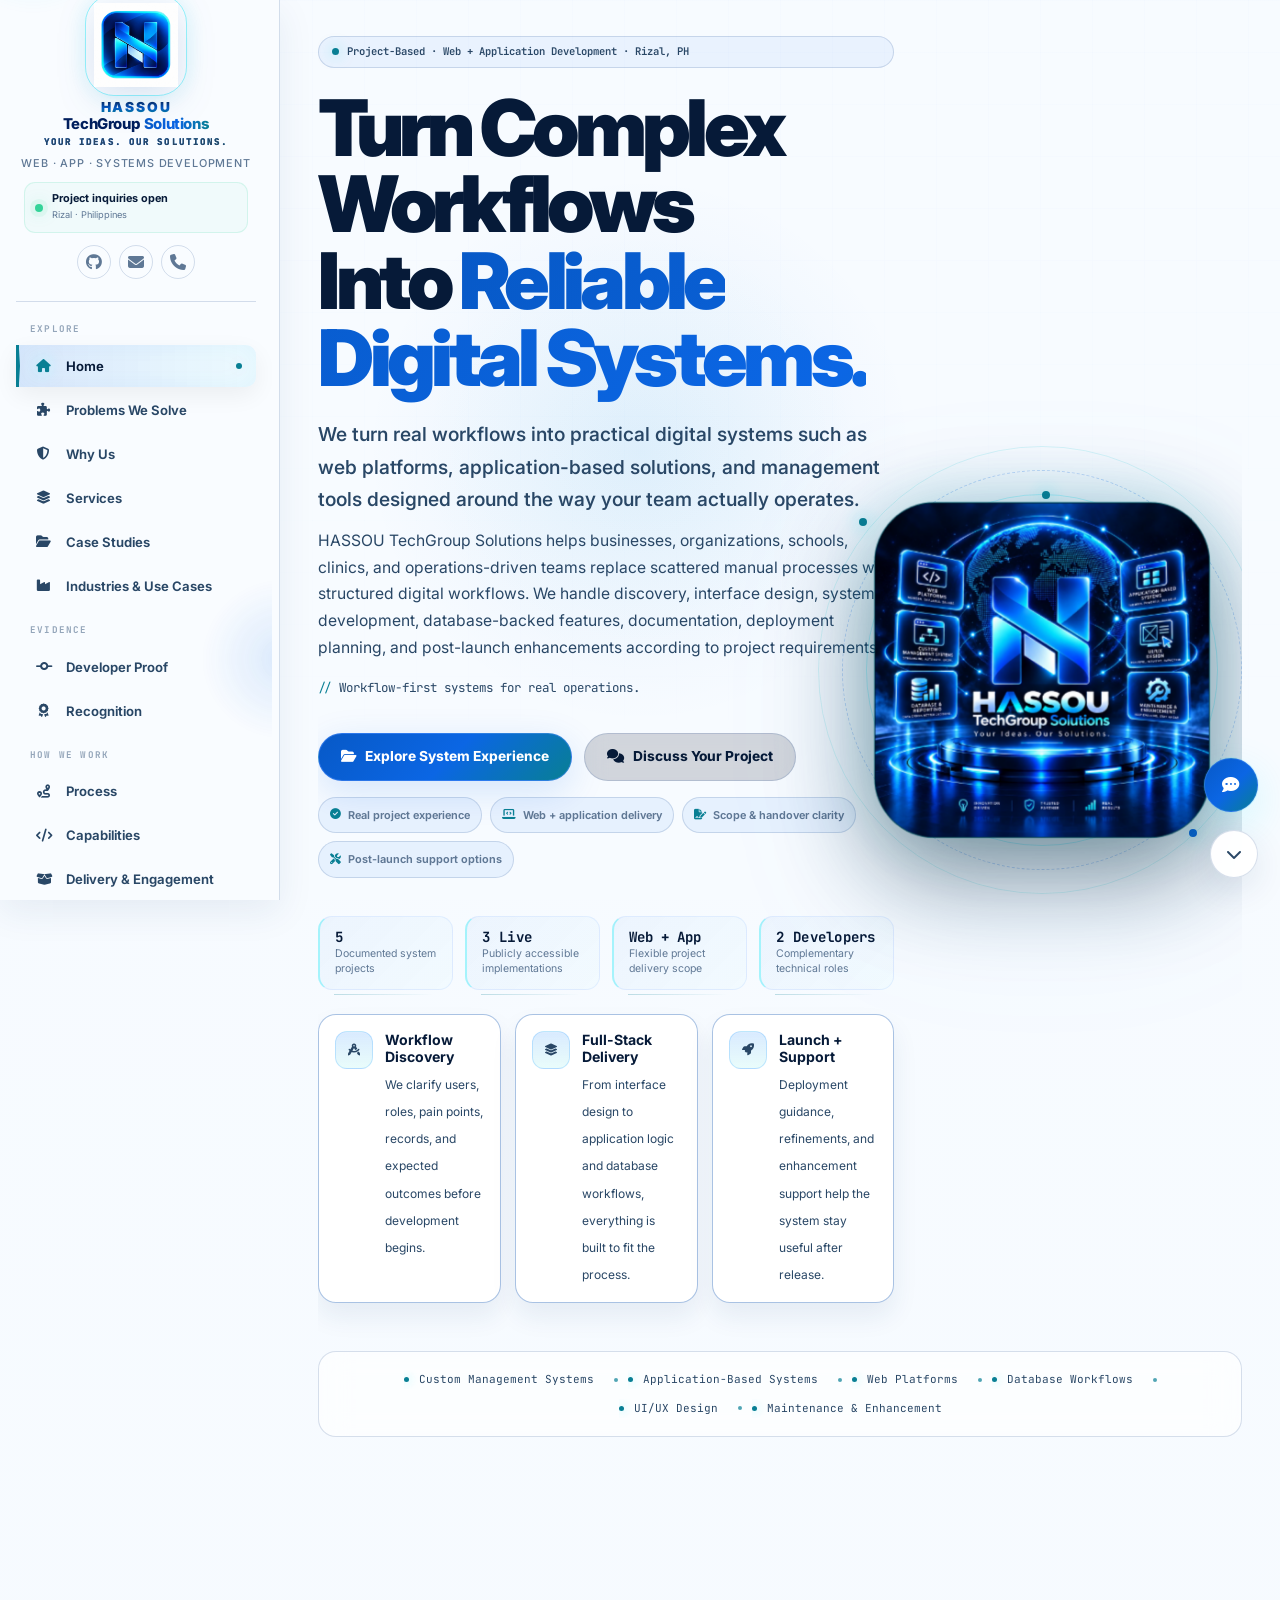
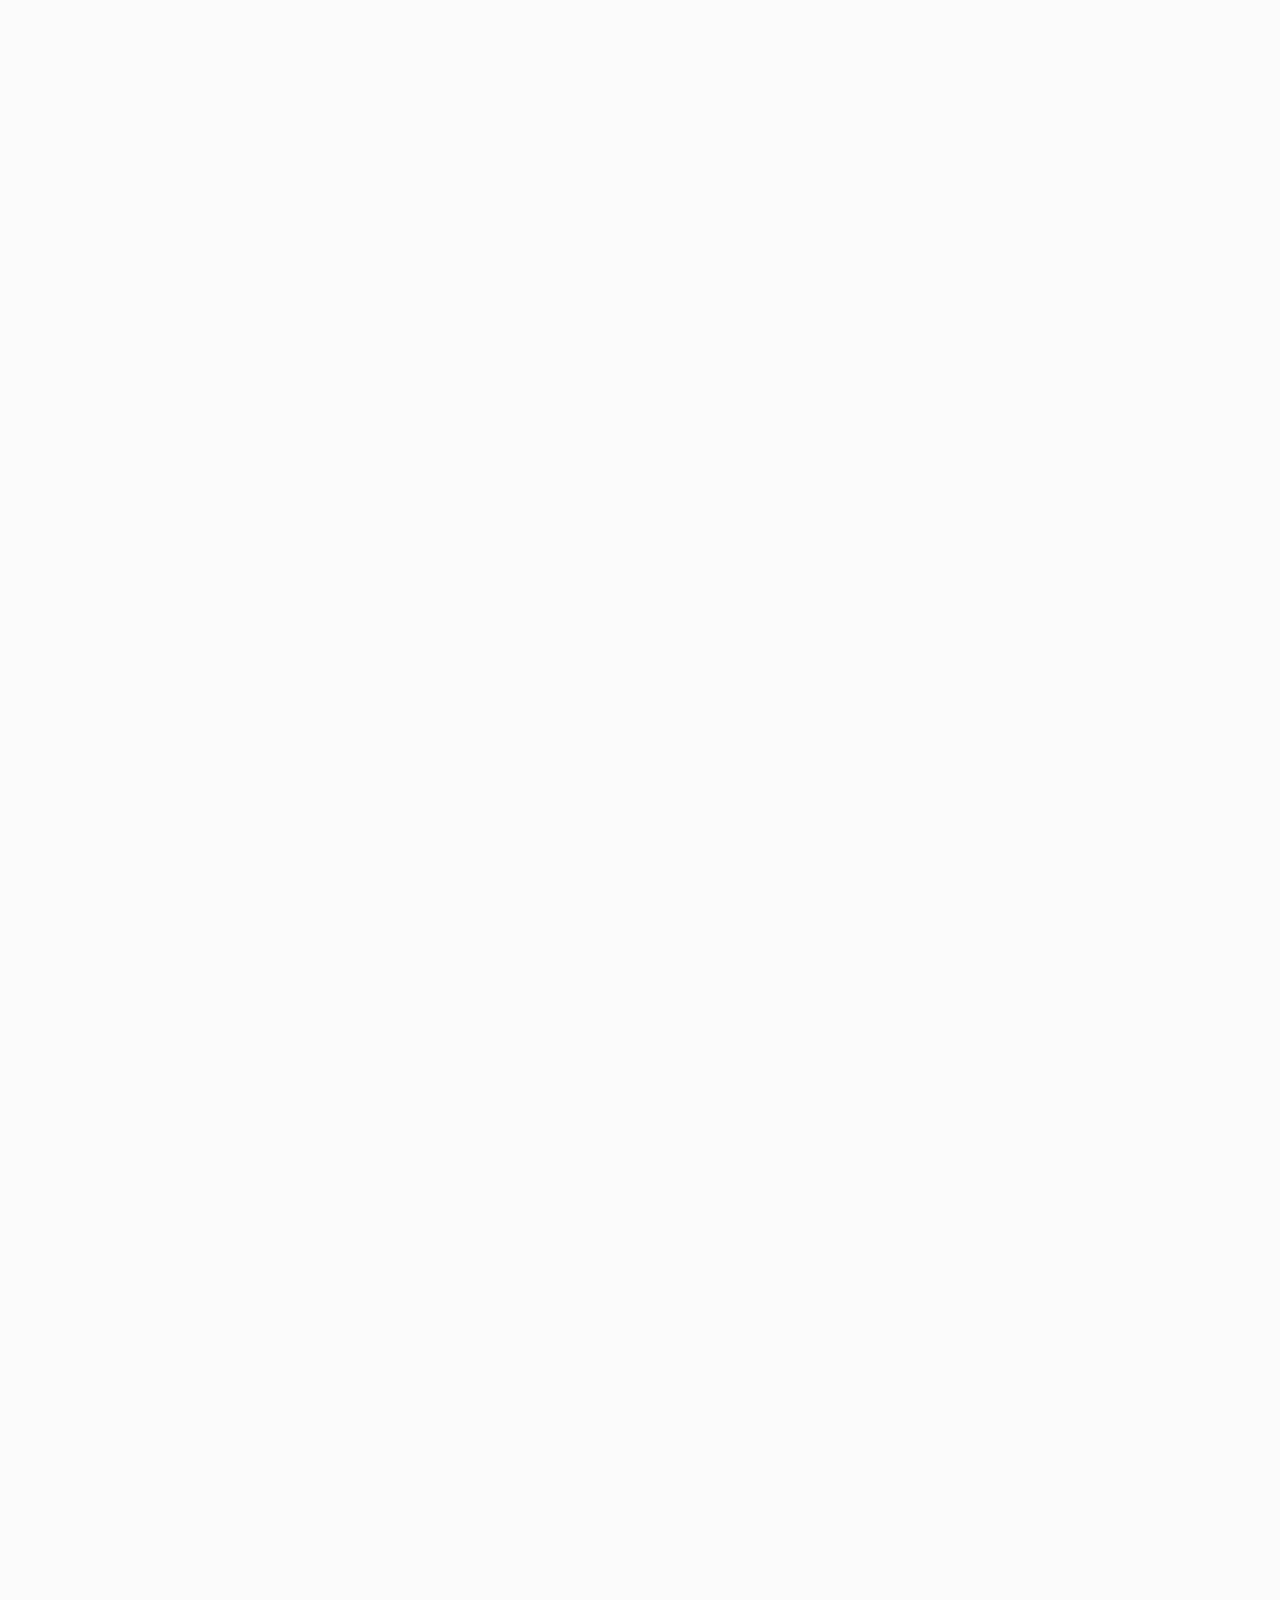
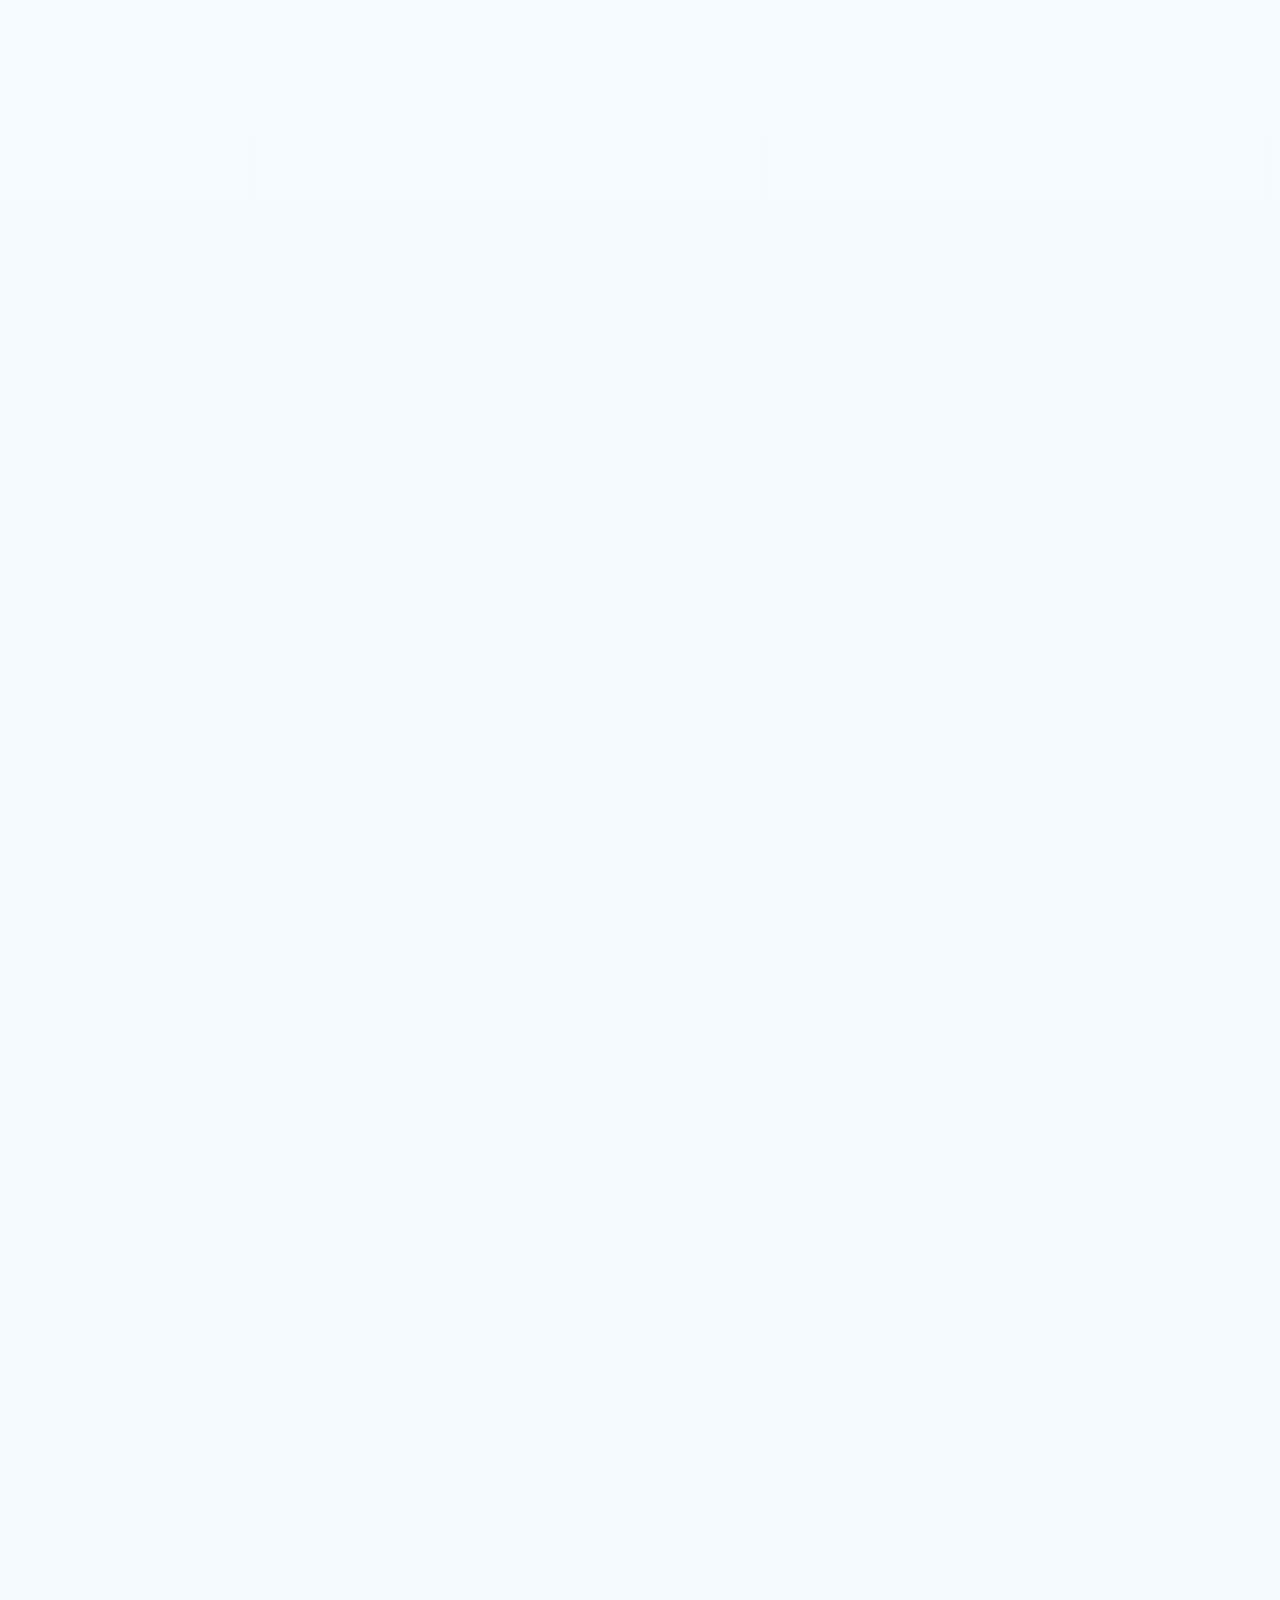
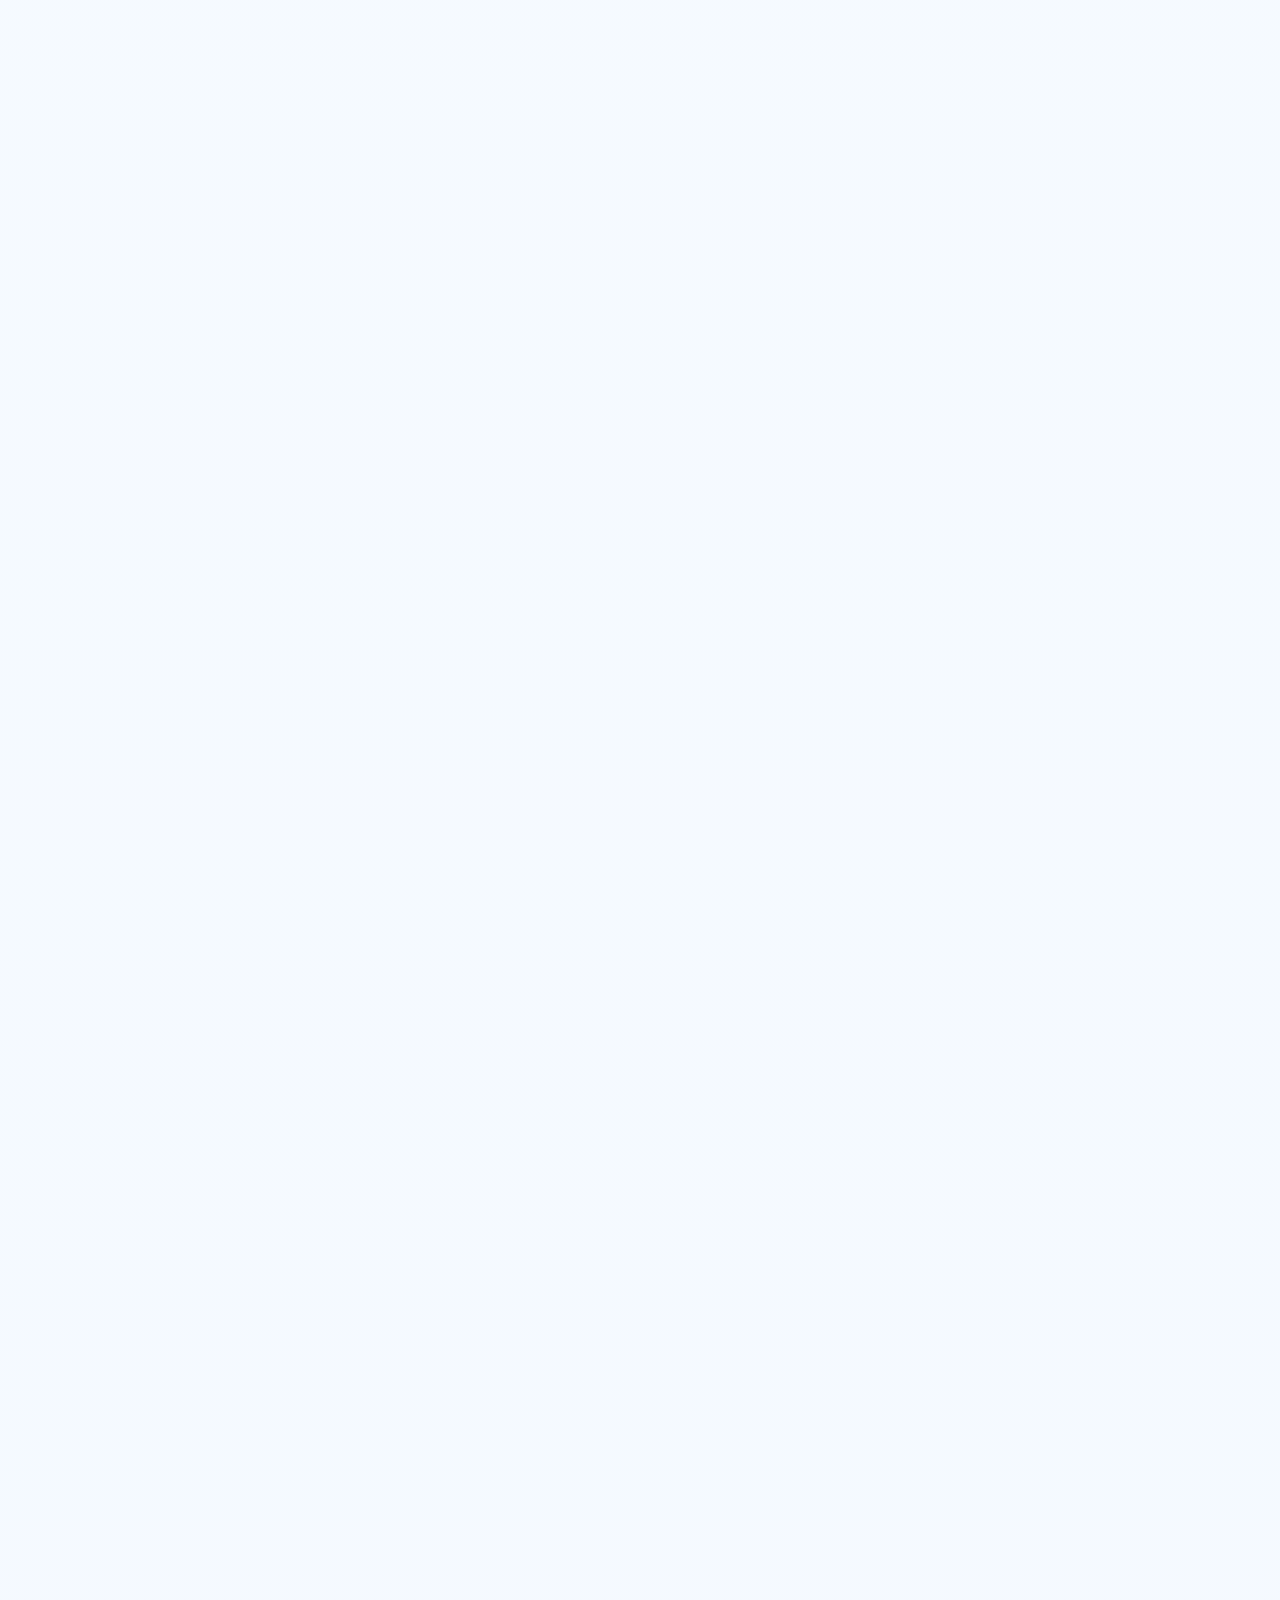
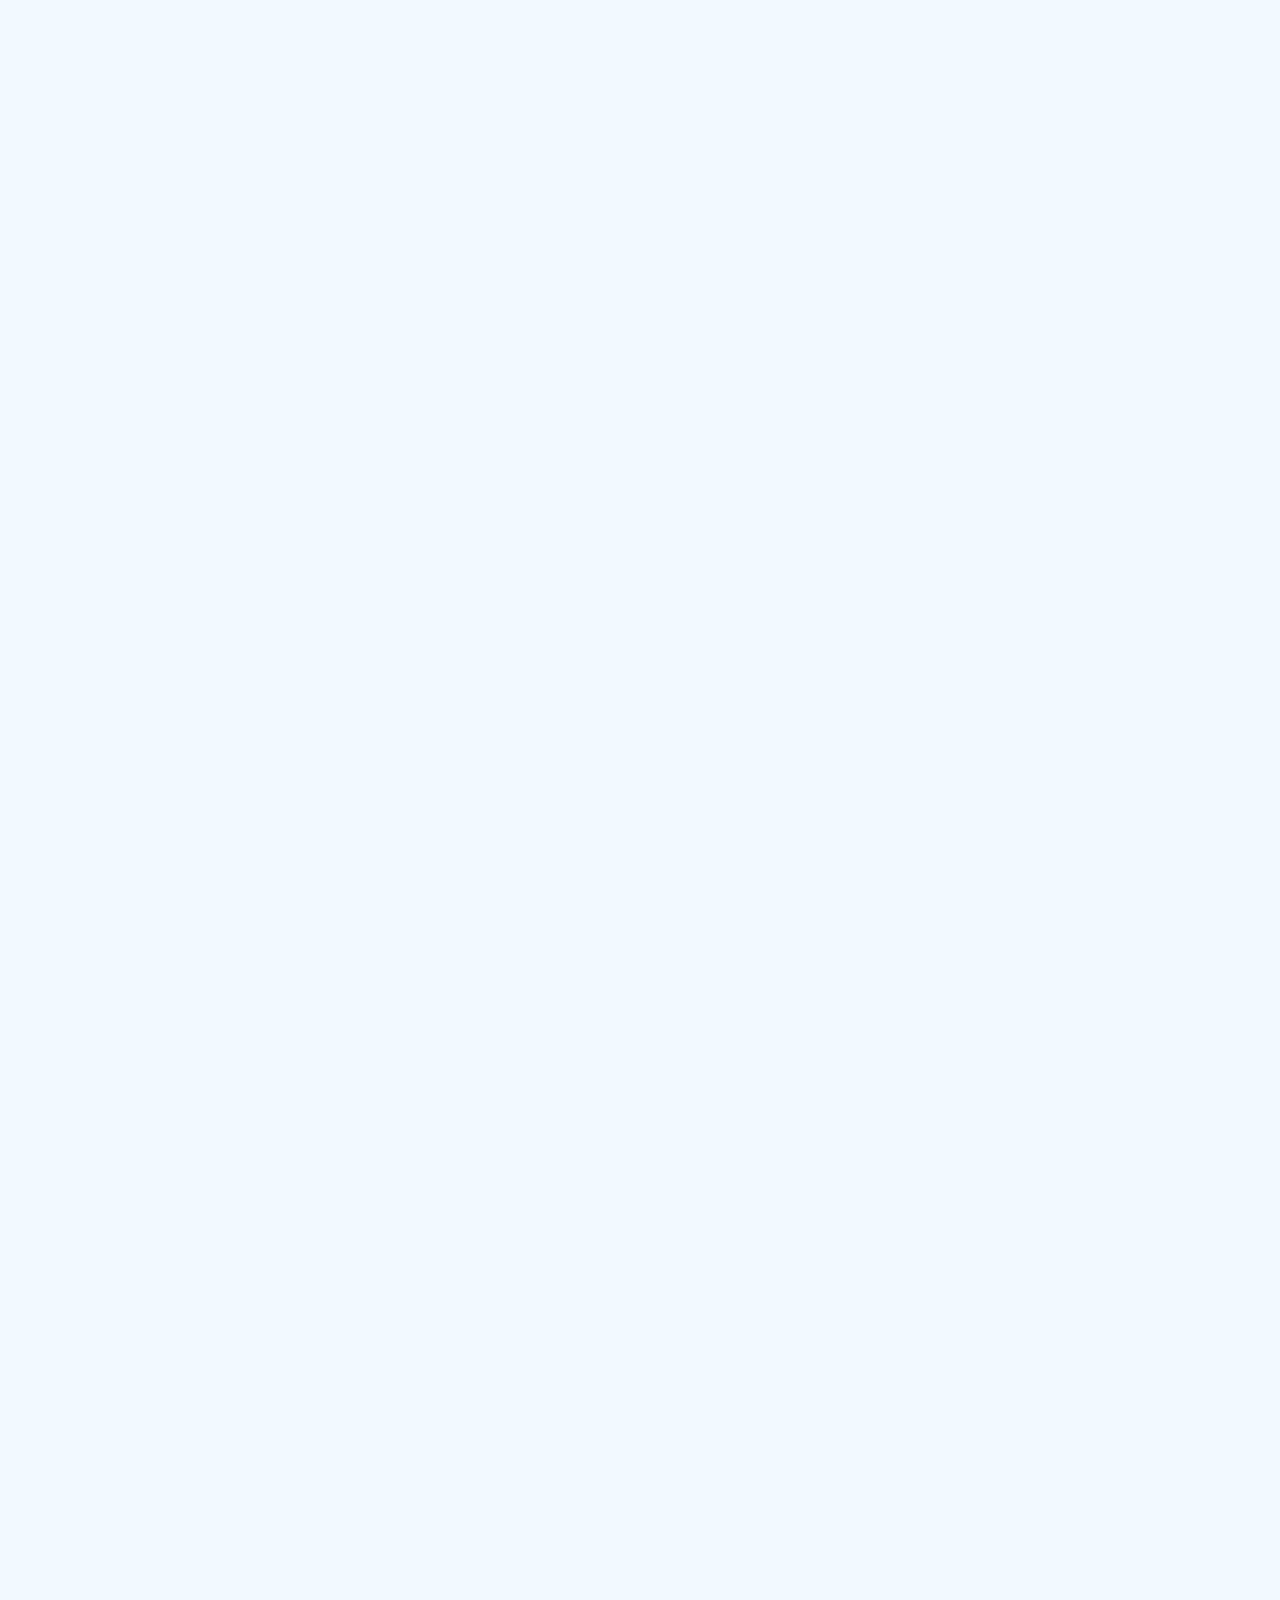
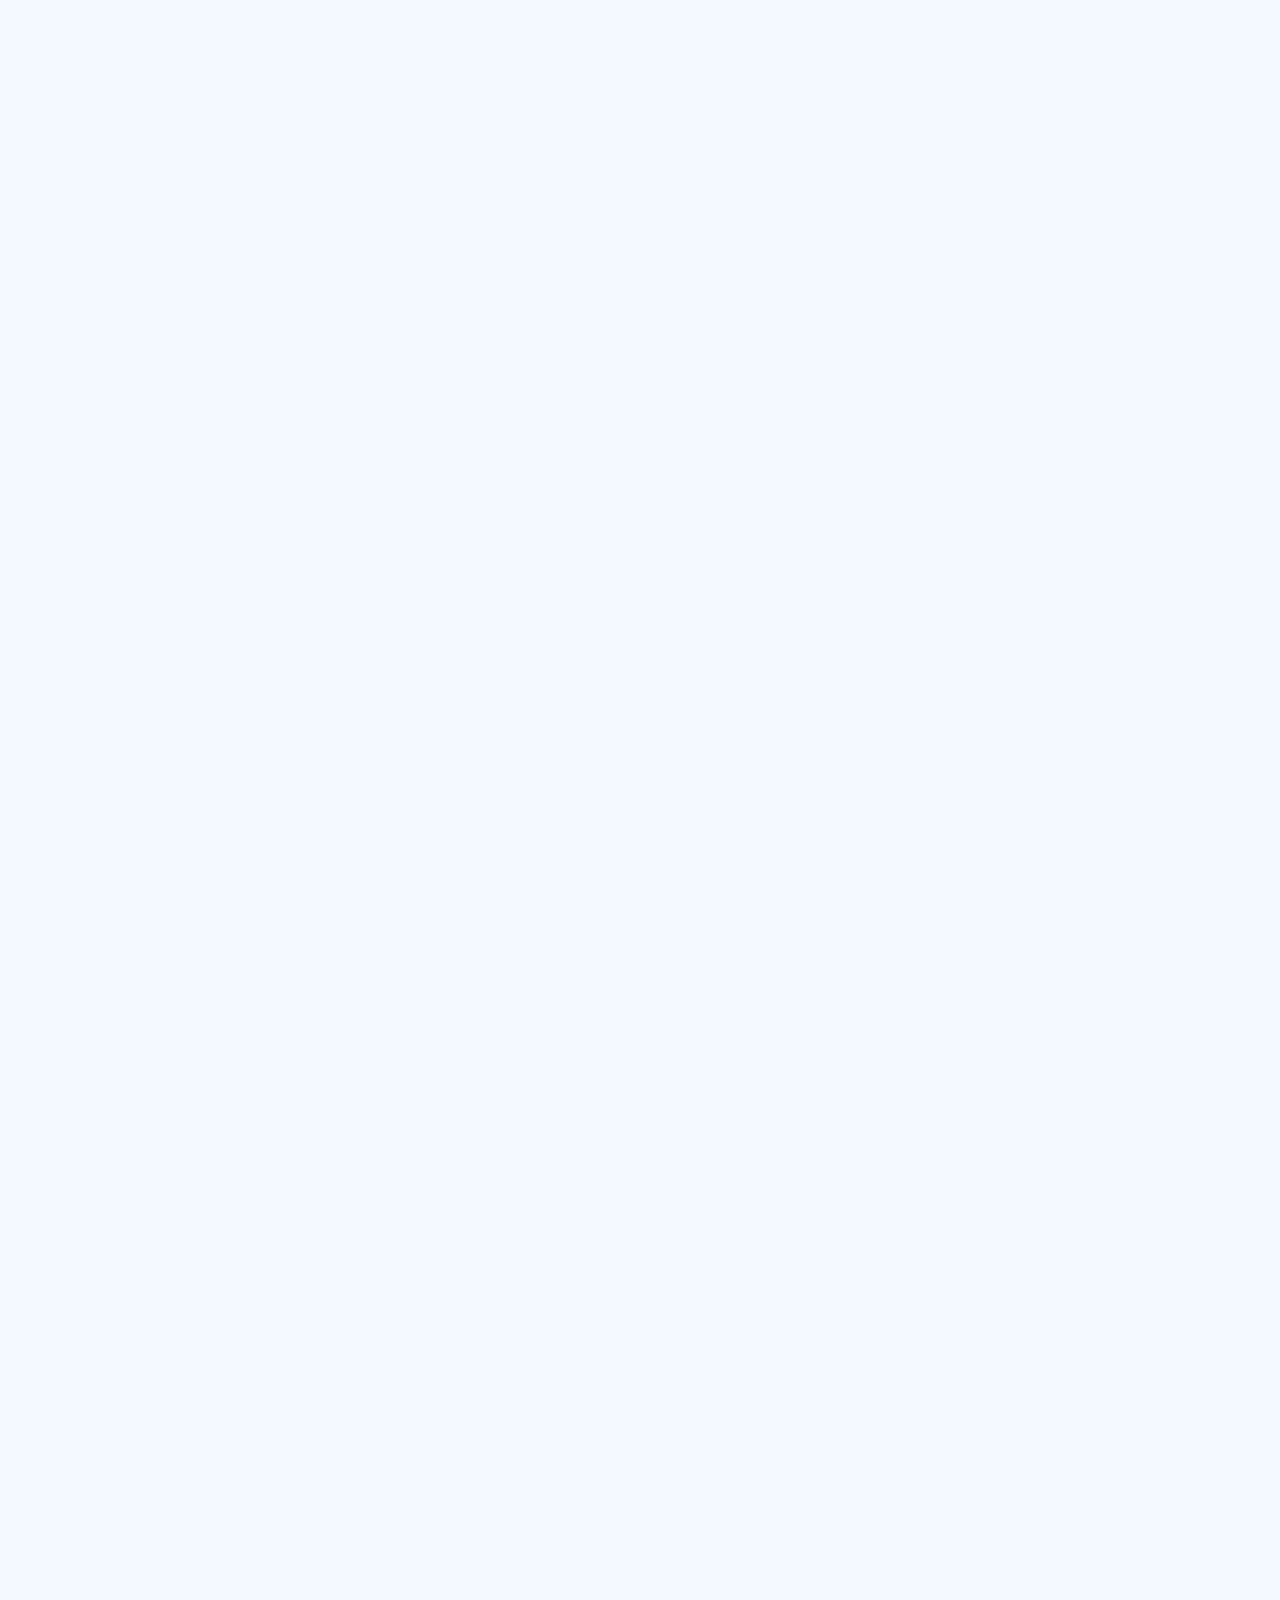
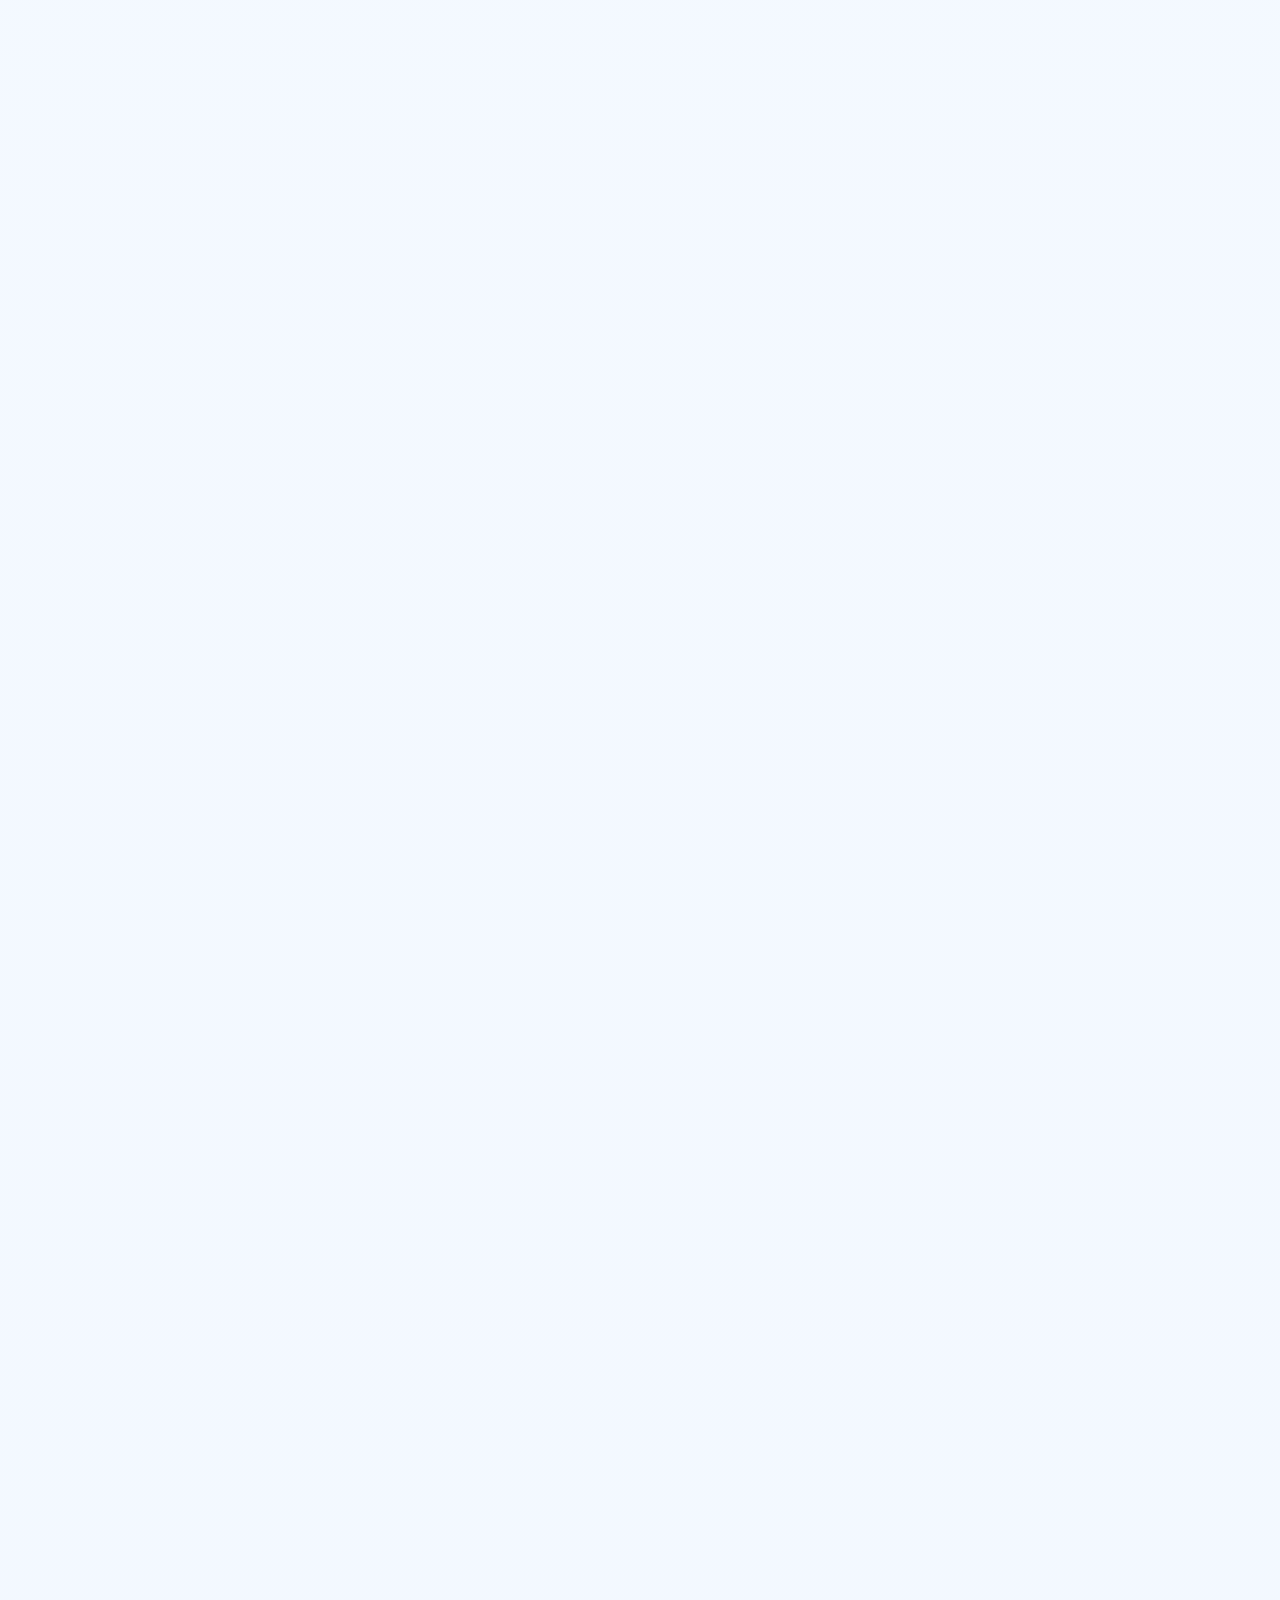
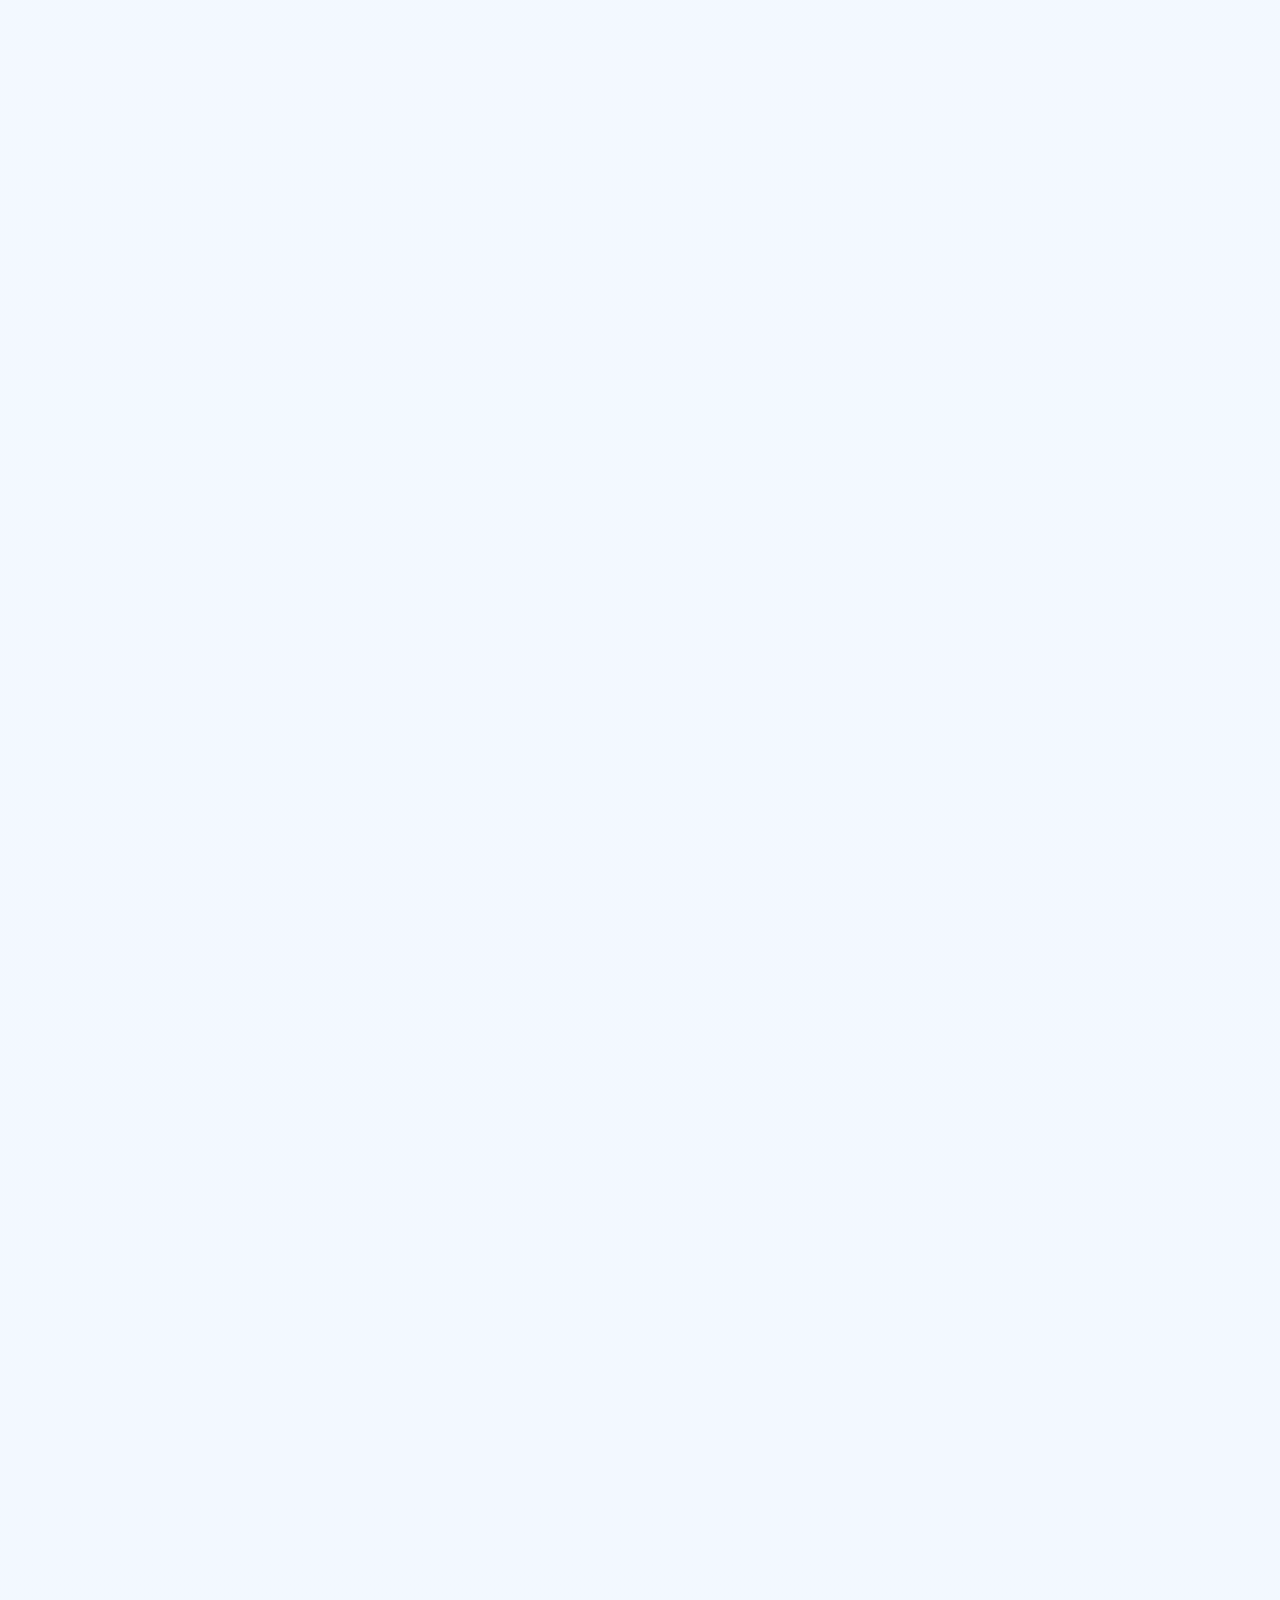
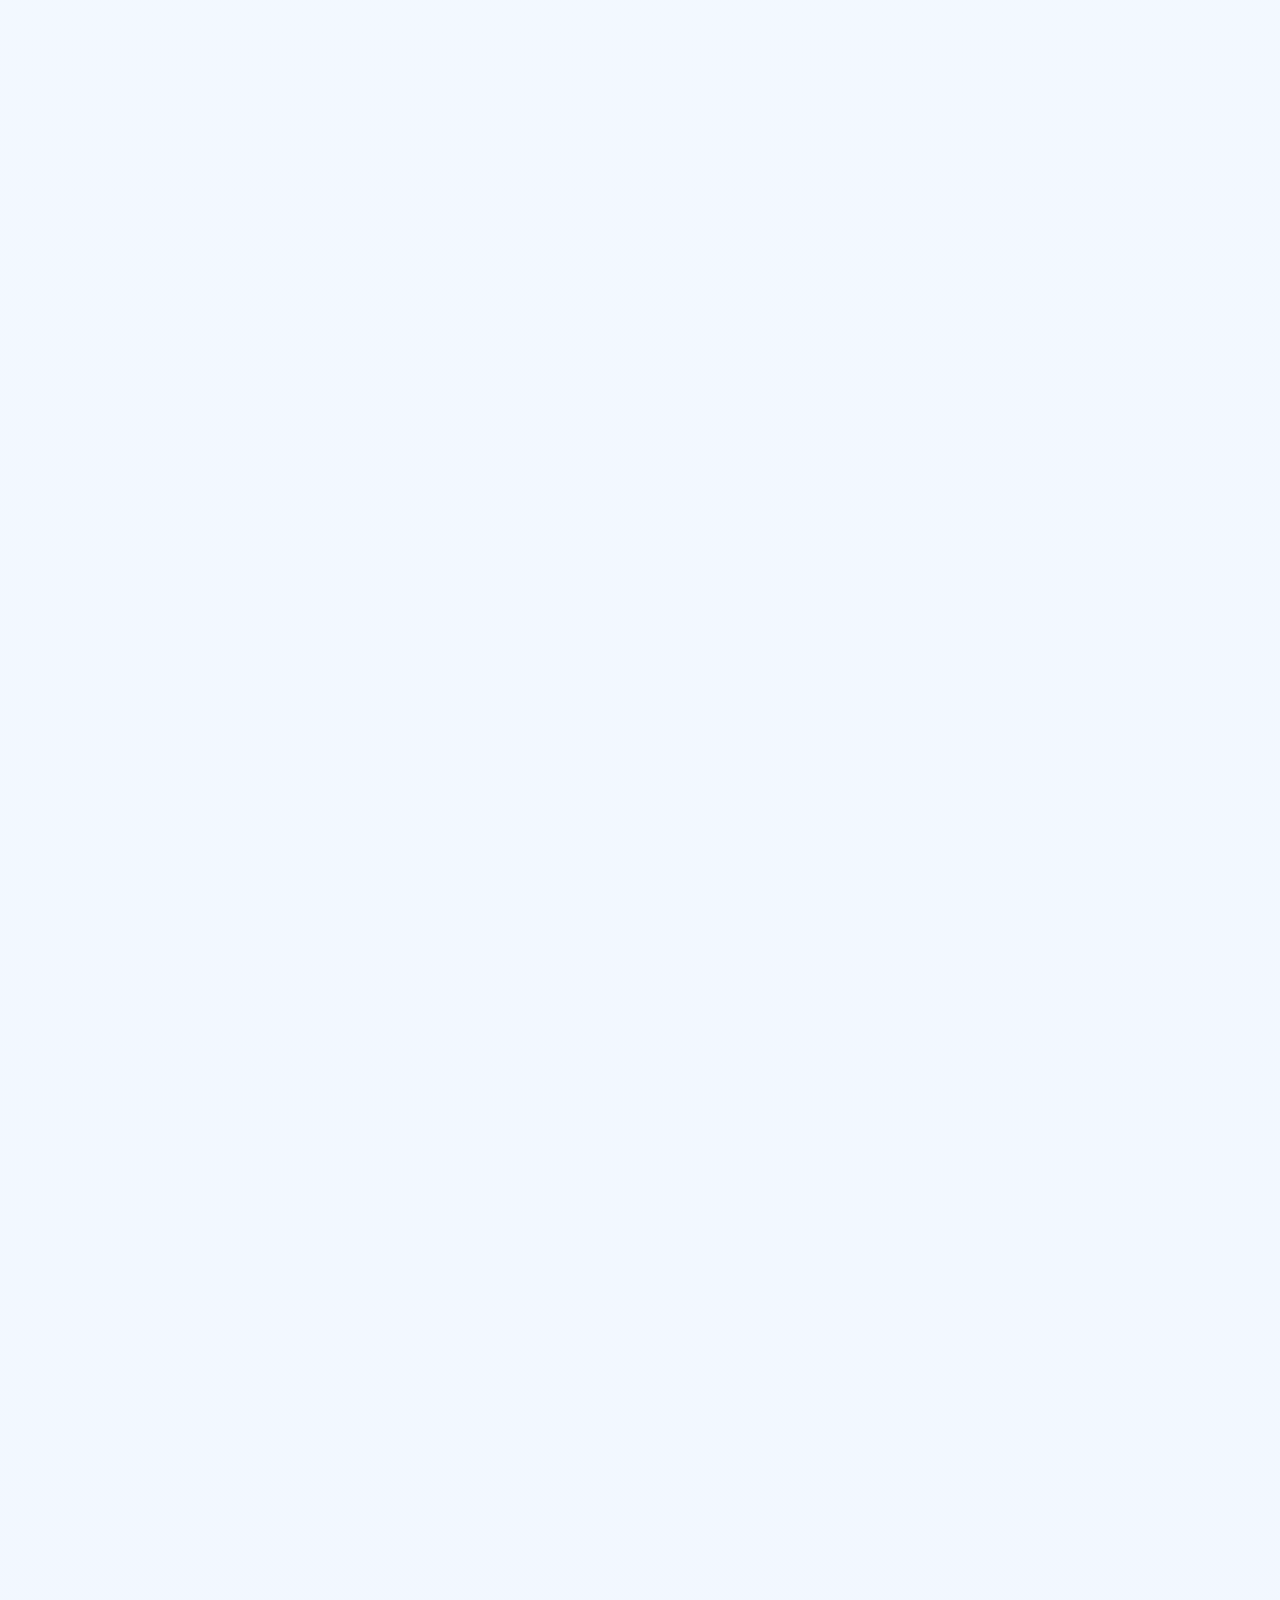
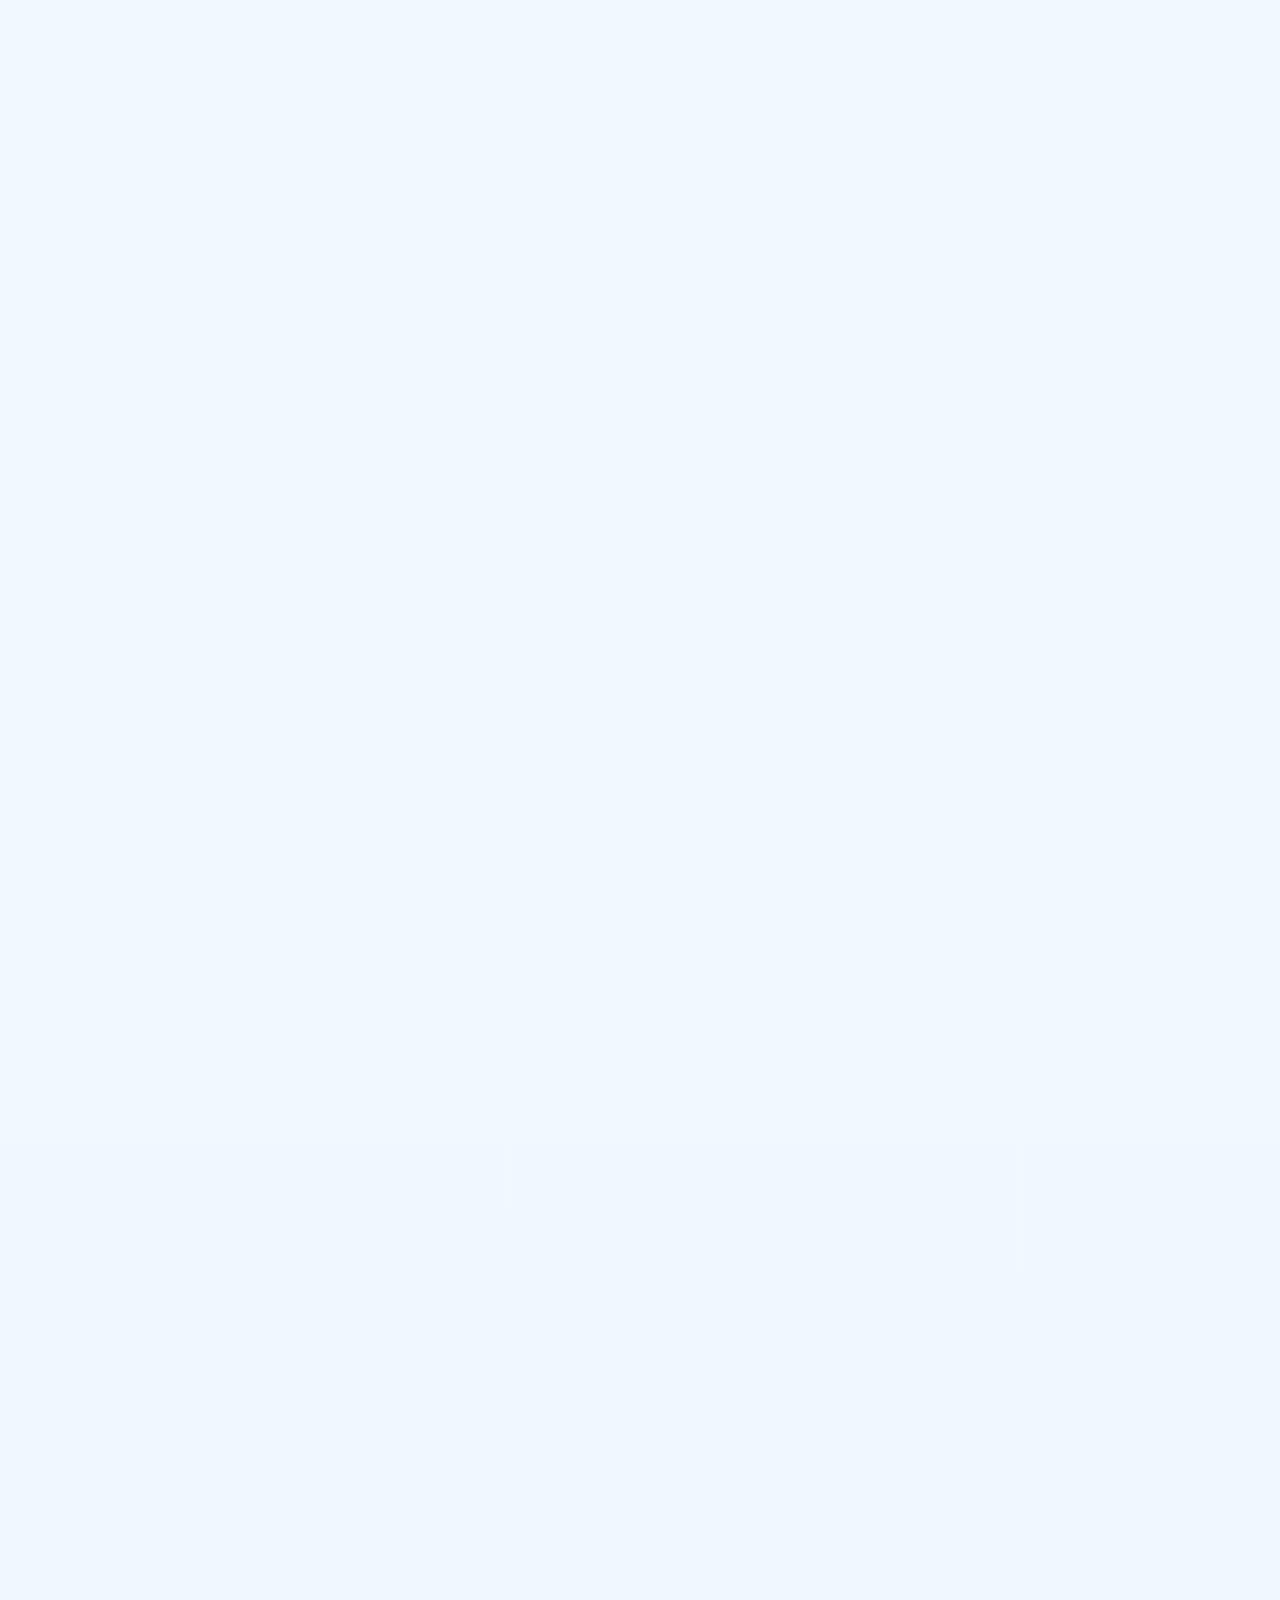
==== commit 981a86ff: "Add files via upload" ====
--- a/index.html
+++ b/index.html
@@ -61,7 +61,7 @@
       ]
     }
     </script>
-<meta content="HASSOU TechGroup Solutions Portfolio V9 · Brand Identity Refresh" name="generator"/></head>
+<meta content="HASSOU TechGroup Solutions Portfolio V11.1 · Layout & Navigation Fix" name="generator"/></head>
 <body data-contact-email="tgroupsolutions.dev2026@gmail.com" data-formspree-id="mzepkbgw">
 <div aria-hidden="true" class="site-intro" id="siteIntro">
 <div class="intro-orbit intro-orbit-1"></div>
@@ -181,6 +181,7 @@
 <div class="hero-mini-card">
 <span class="hero-mini-icon"><i class="fas fa-rocket" aria-hidden="true"></i></span>
 <div><strong>Launch + Support</strong><span>Deployment guidance, refinements, and enhancement support help the system stay useful after release.</span></div>
+</div>
 </div>
 </div>
 <div aria-label="HASSOU TechGroup Solutions development visualization" class="hero-image">
--- a/style.css
+++ b/style.css
@@ -7613,3 +7613,188 @@
         animation: none !important;
     }
 }
+
+
+/* ============================================================
+   V11.1 — TRANSPARENT LOGO + HERO LAYOUT + SIDEBAR RELIABILITY
+   ============================================================ */
+
+/* Use the transparent HASSOU mark directly. Avoid a white/circular frame
+   so the identity works naturally in both dark and light themes. */
+.sidebar-profile .avatar {
+    width: 90px;
+    height: 90px;
+    margin-bottom: 10px;
+    overflow: visible;
+    border: 0;
+    border-radius: 0;
+    background: transparent;
+    box-shadow: none;
+}
+
+.sidebar-profile .avatar:hover {
+    transform: translateY(-3px) scale(1.035);
+    box-shadow: none;
+}
+
+.sidebar-profile .avatar img {
+    width: 100%;
+    height: 100%;
+    object-fit: contain;
+    border-radius: 0;
+    background: transparent;
+    filter: drop-shadow(0 10px 20px rgba(15, 94, 220, .20)) drop-shadow(0 0 18px rgba(24, 221, 245, .12));
+}
+
+[data-theme="light"] .sidebar-profile .avatar img {
+    filter: drop-shadow(0 10px 18px rgba(12, 70, 155, .14));
+}
+
+.site-intro img {
+    width: 118px;
+    height: 118px;
+    border-radius: 0;
+    object-fit: contain;
+    background: transparent;
+    filter: drop-shadow(0 14px 28px rgba(15, 102, 228, .26)) drop-shadow(0 0 22px rgba(15, 230, 247, .18));
+}
+
+.footer-brand-mark,
+.case-page-brand img {
+    object-fit: contain;
+    background: transparent;
+}
+
+/* Desktop: lock the hero to the intended two-column composition.
+   The visual stays beside the content rather than dropping underneath. */
+@media (min-width: 1181px) {
+    .hero-container {
+        display: grid;
+        grid-template-columns: minmax(0, 1.08fr) minmax(400px, .92fr);
+        grid-template-areas: "copy visual";
+        align-items: center;
+        gap: clamp(34px, 4.5vw, 72px);
+    }
+
+    .hero-content {
+        grid-area: copy;
+        min-width: 0;
+    }
+
+    .hero-image {
+        grid-area: visual;
+        align-self: center;
+        min-width: 0;
+    }
+
+    .hero-image-wrapper {
+        width: min(100%, 560px);
+        margin-inline: auto;
+    }
+}
+
+/* Tablet/mobile: stack cleanly with the visual first so it never becomes
+   an orphaned image at the end of a very long hero block. */
+@media (max-width: 1180px) {
+    .hero-container {
+        display: grid;
+        grid-template-columns: 1fr;
+        grid-template-areas:
+            "visual"
+            "copy";
+        gap: 28px;
+    }
+
+    .hero-image { grid-area: visual; }
+    .hero-content { grid-area: copy; }
+
+    .hero-image-wrapper {
+        width: min(100%, 500px);
+        margin-inline: auto;
+    }
+}
+
+/* Keep the large hero artwork contained and visually balanced. */
+#hero .hero-avatar-img {
+    width: 84%;
+    height: 84%;
+    object-fit: cover;
+    object-position: center;
+    border-radius: 18%;
+}
+
+.hero-brand-seal {
+    display: none;
+}
+
+/* Sidebar usability: it can scroll independently on short screens and
+   active links remain visible as the page moves. */
+.sidebar {
+    overscroll-behavior: contain;
+    scrollbar-gutter: stable;
+}
+
+.sidebar-nav a {
+    min-height: 42px;
+}
+
+.sidebar-nav a:focus-visible,
+.sidebar-collapse:focus-visible,
+.sidebar-command:focus-visible,
+.sidebar-footer button:focus-visible,
+.sidebar-footer-action:focus-visible,
+.mobile-toggle:focus-visible {
+    outline: 3px solid color-mix(in srgb, var(--accent-cyan) 65%, transparent);
+    outline-offset: 3px;
+}
+
+/* Stronger light-mode states for navigation and controls. */
+[data-theme="light"] .sidebar-nav a:hover,
+[data-theme="light"] .sidebar-nav a:focus-visible {
+    background: rgba(14, 104, 224, .07);
+    color: #061a38;
+}
+
+[data-theme="light"] .sidebar-nav a.active {
+    background: linear-gradient(90deg, rgba(14, 104, 224, .13), rgba(15, 230, 247, .055));
+    color: #061a38;
+}
+
+[data-theme="light"] .sidebar-profile h2,
+[data-theme="light"] .sidebar-availability strong,
+[data-theme="light"] .sidebar-status-copy strong,
+[data-theme="light"] .sidebar-project-copy strong {
+    color: #061a38;
+}
+
+/* Prevent floating controls from covering important form/footer content. */
+@media (min-width: 981px) {
+    .quick-contact-button,
+    .scroll-arrow {
+        right: max(22px, env(safe-area-inset-right));
+    }
+}
+
+@media (max-width: 980px) {
+    .sidebar {
+        width: min(88vw, 330px);
+        max-width: 330px;
+    }
+
+    .sidebar-profile .avatar {
+        width: 82px;
+        height: 82px;
+    }
+}
+
+@media (max-width: 560px) {
+    .hero-image-wrapper {
+        width: min(100%, 390px);
+    }
+
+    #hero .hero-avatar-img {
+        width: 88%;
+        height: 88%;
+        border-radius: 16%;
+    }
+}
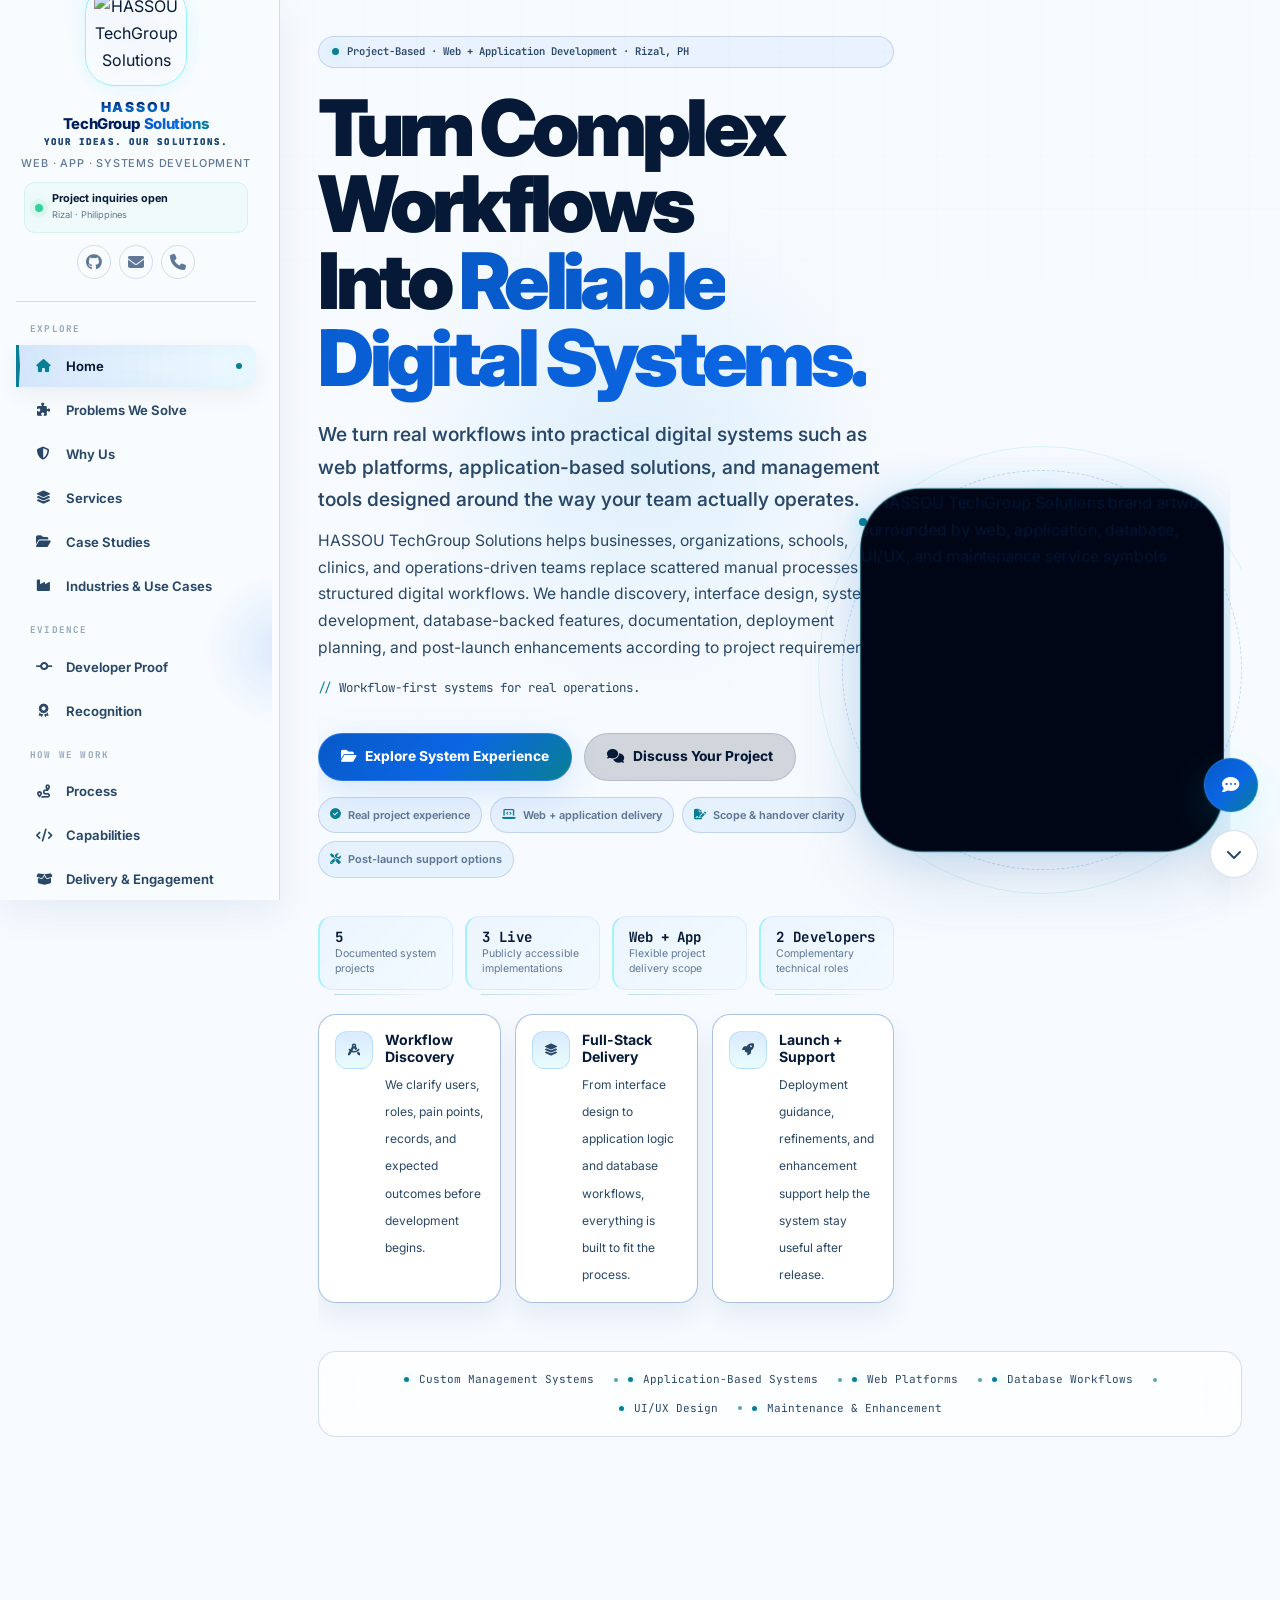
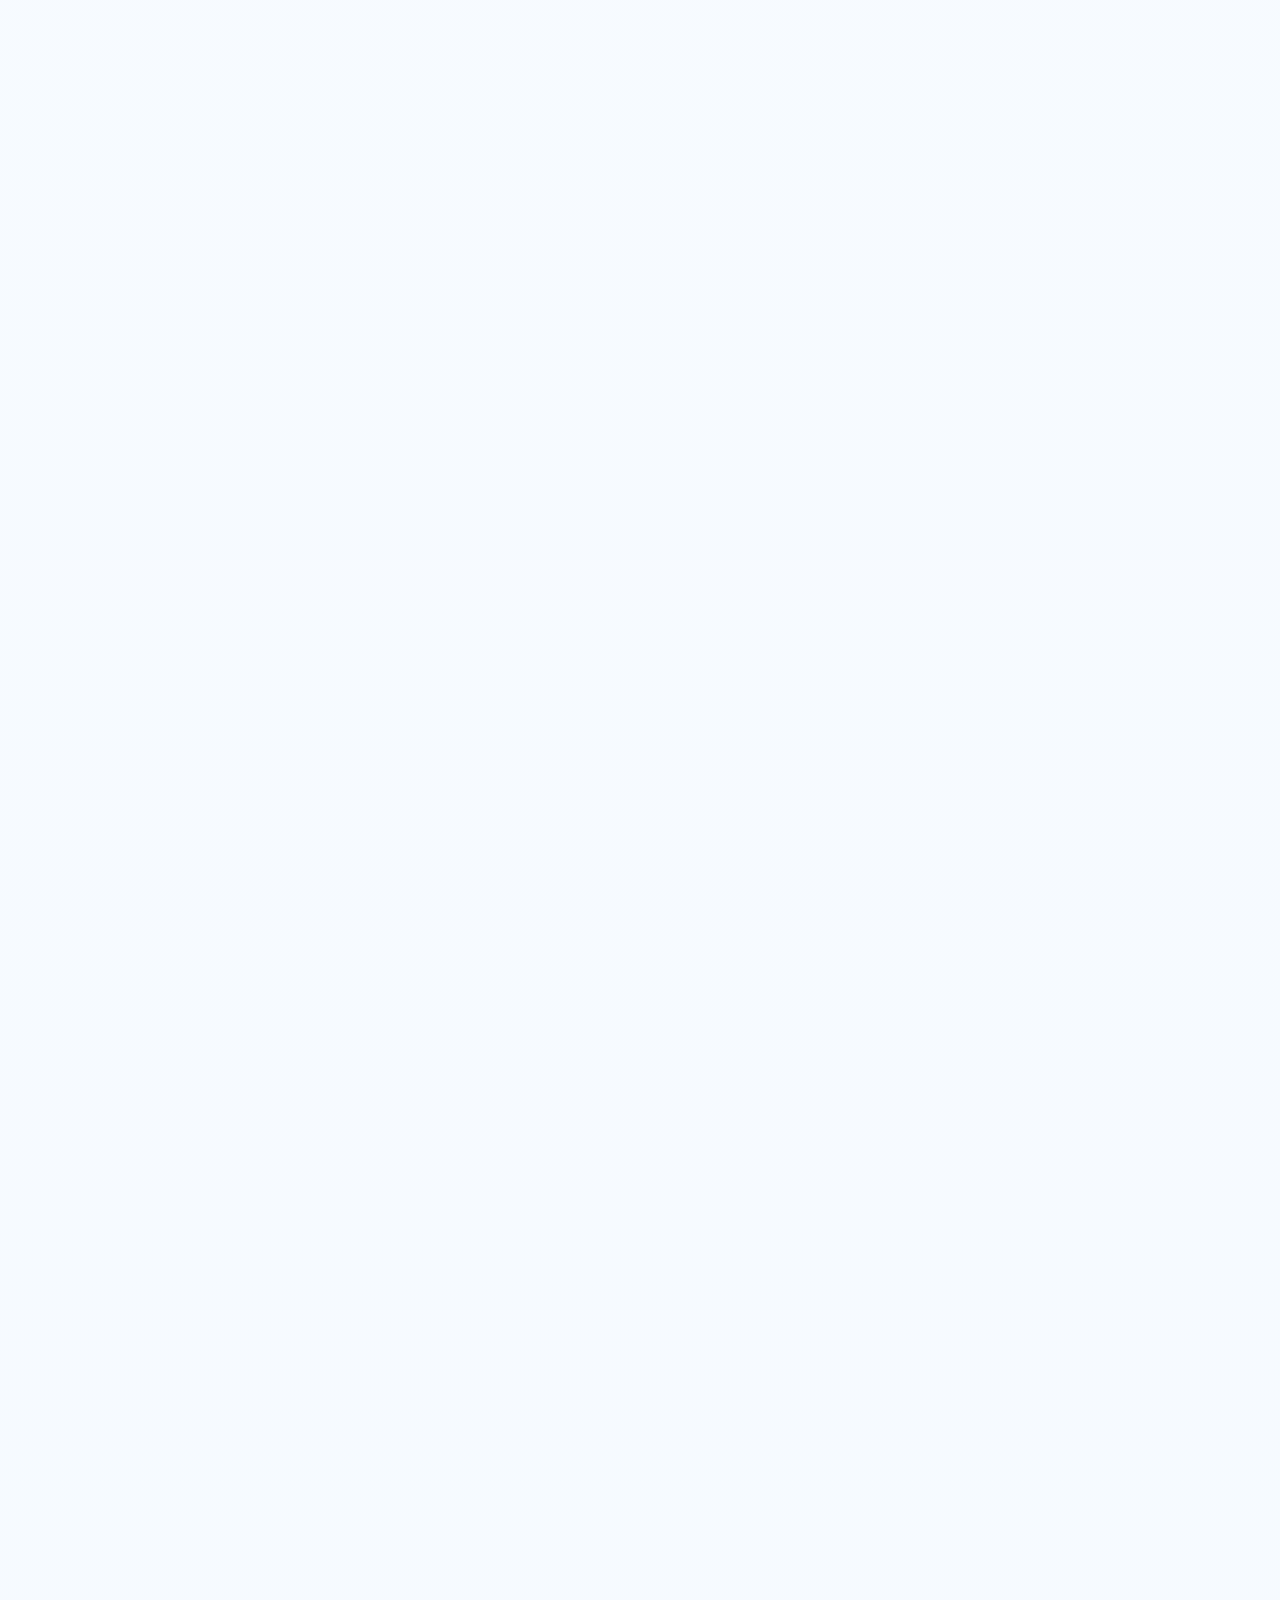
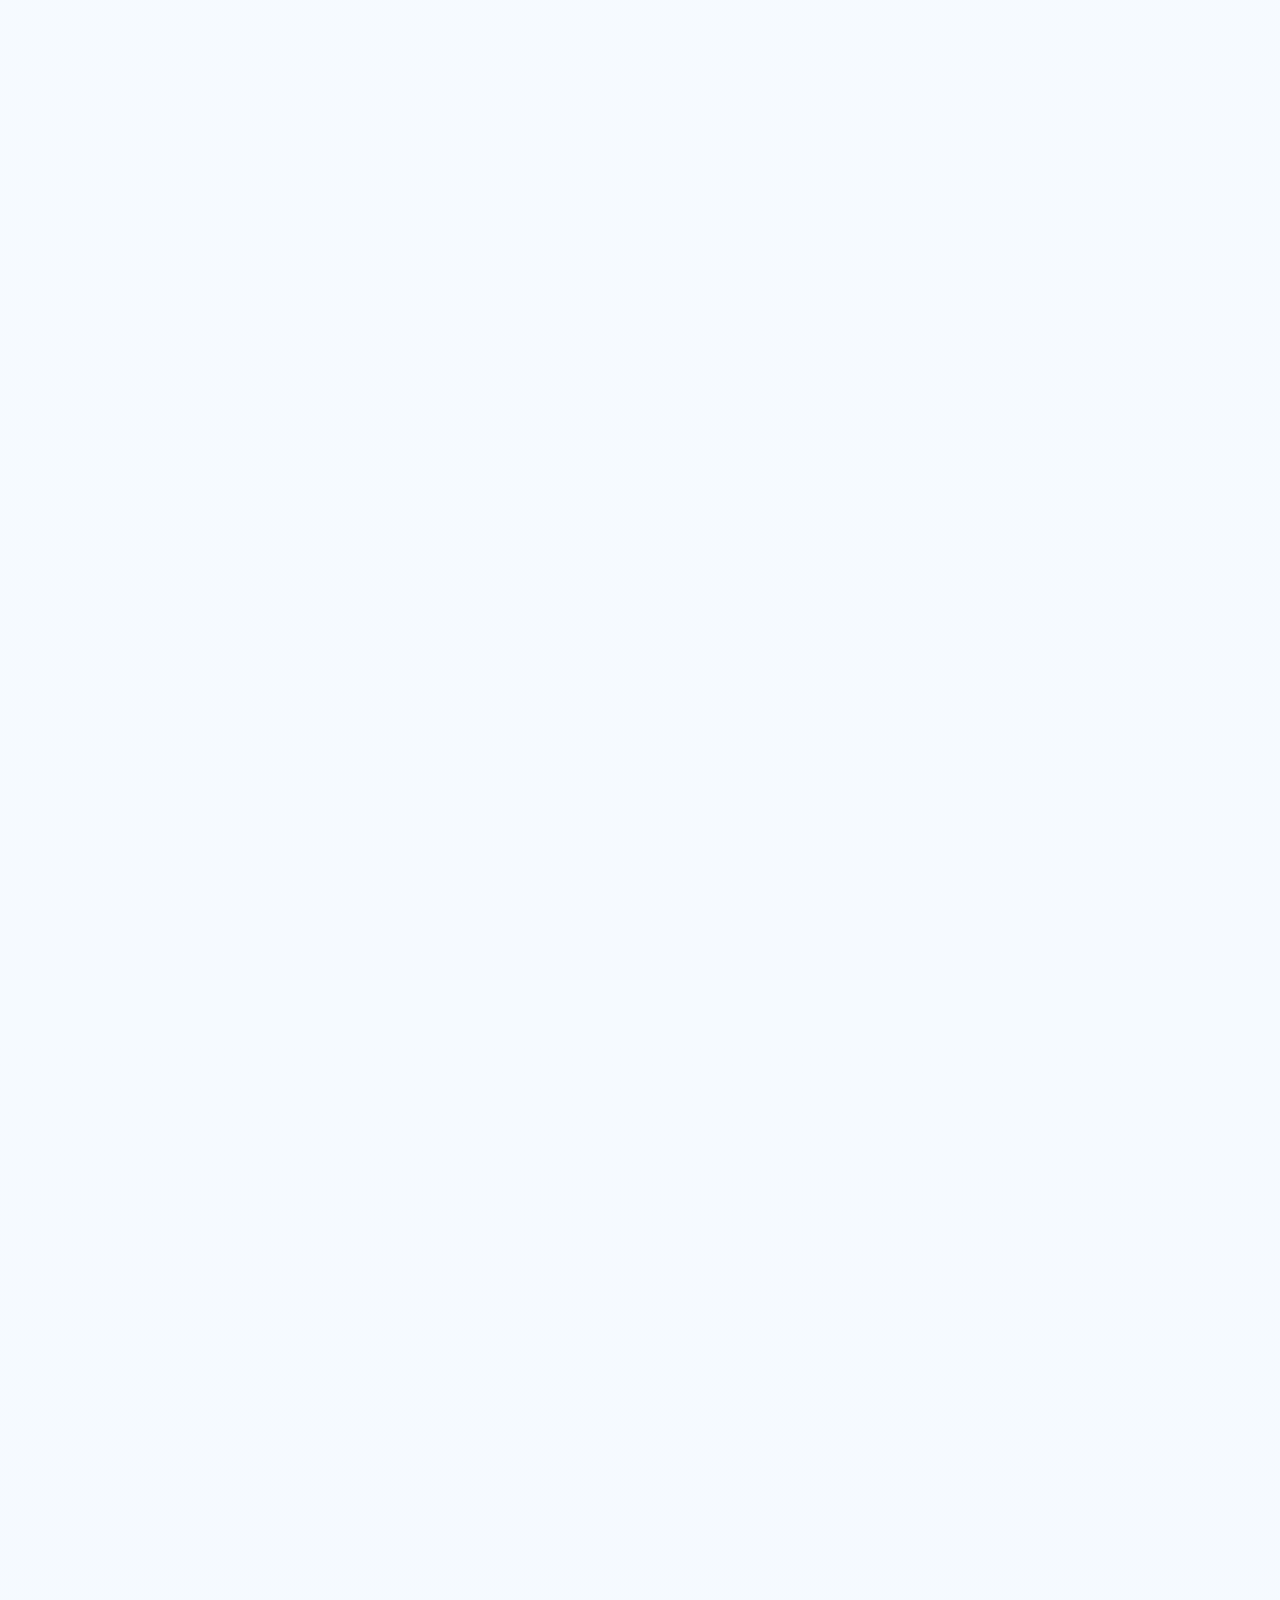
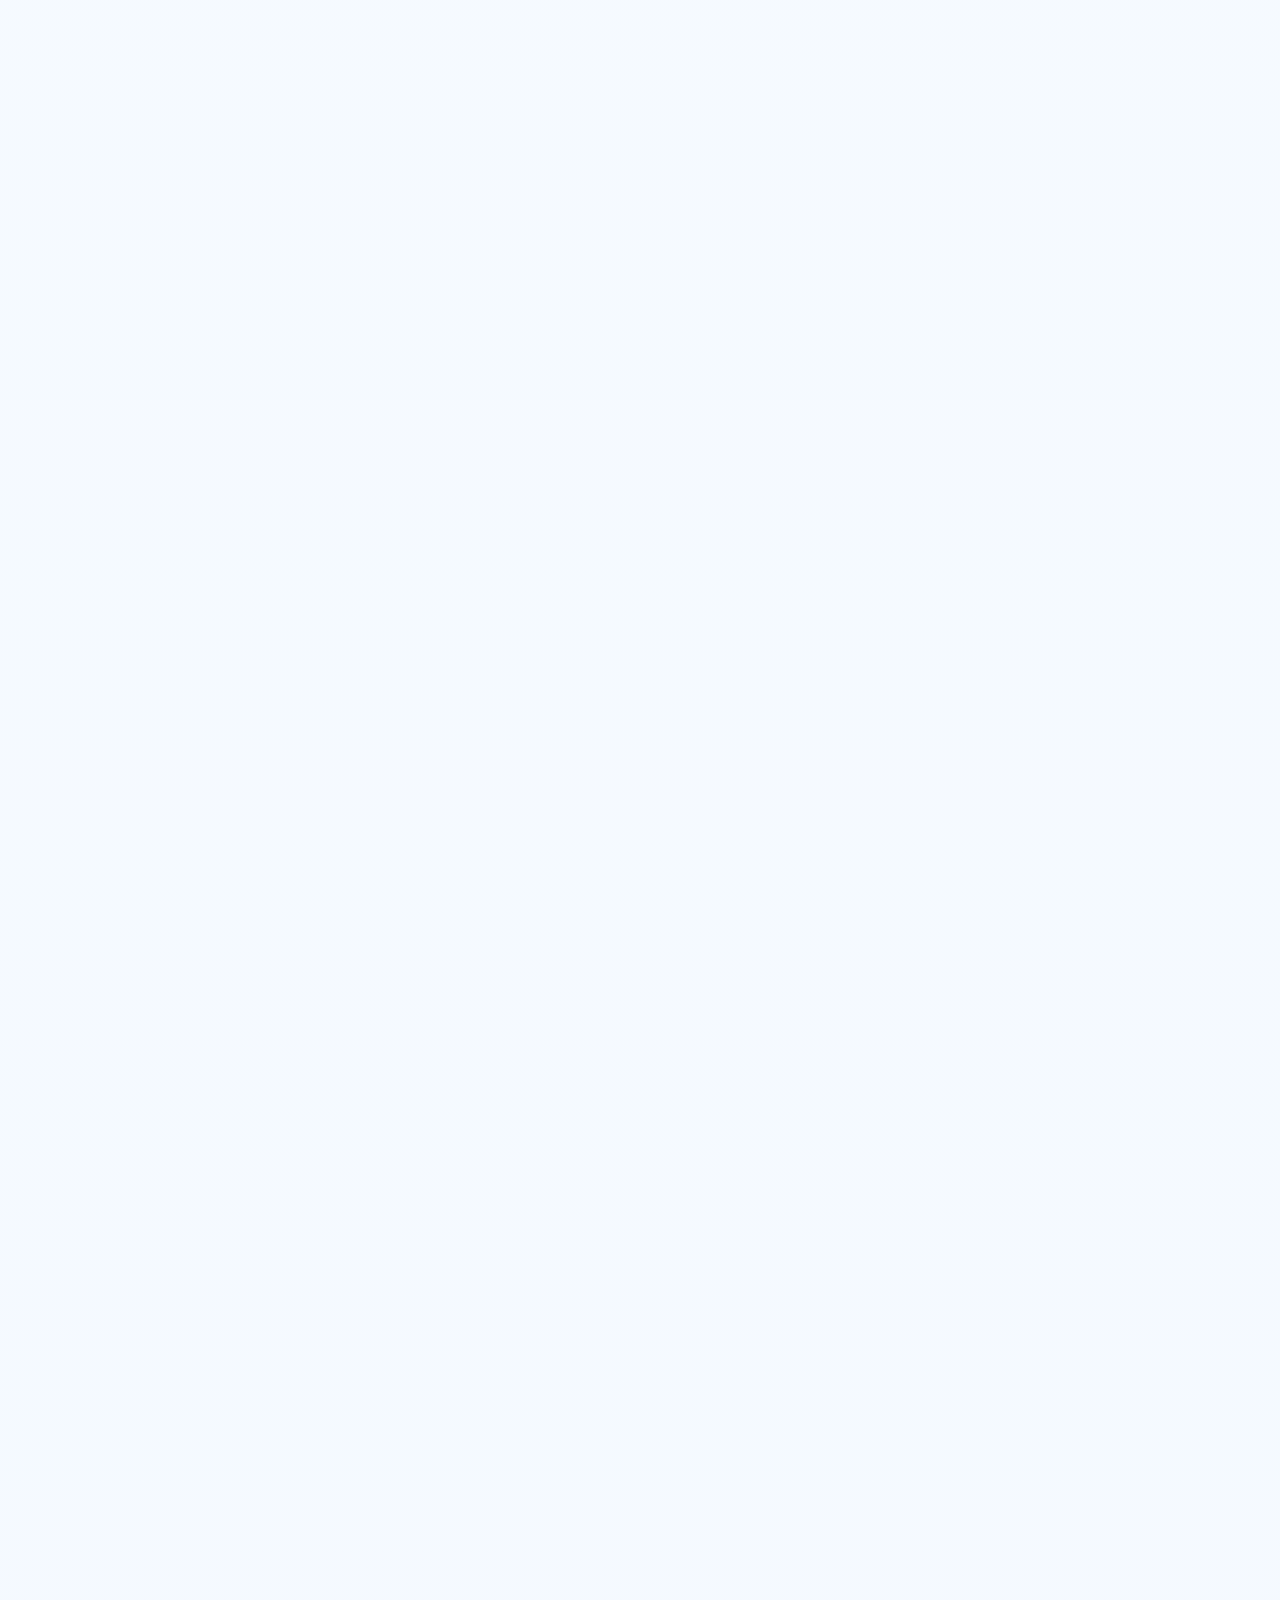
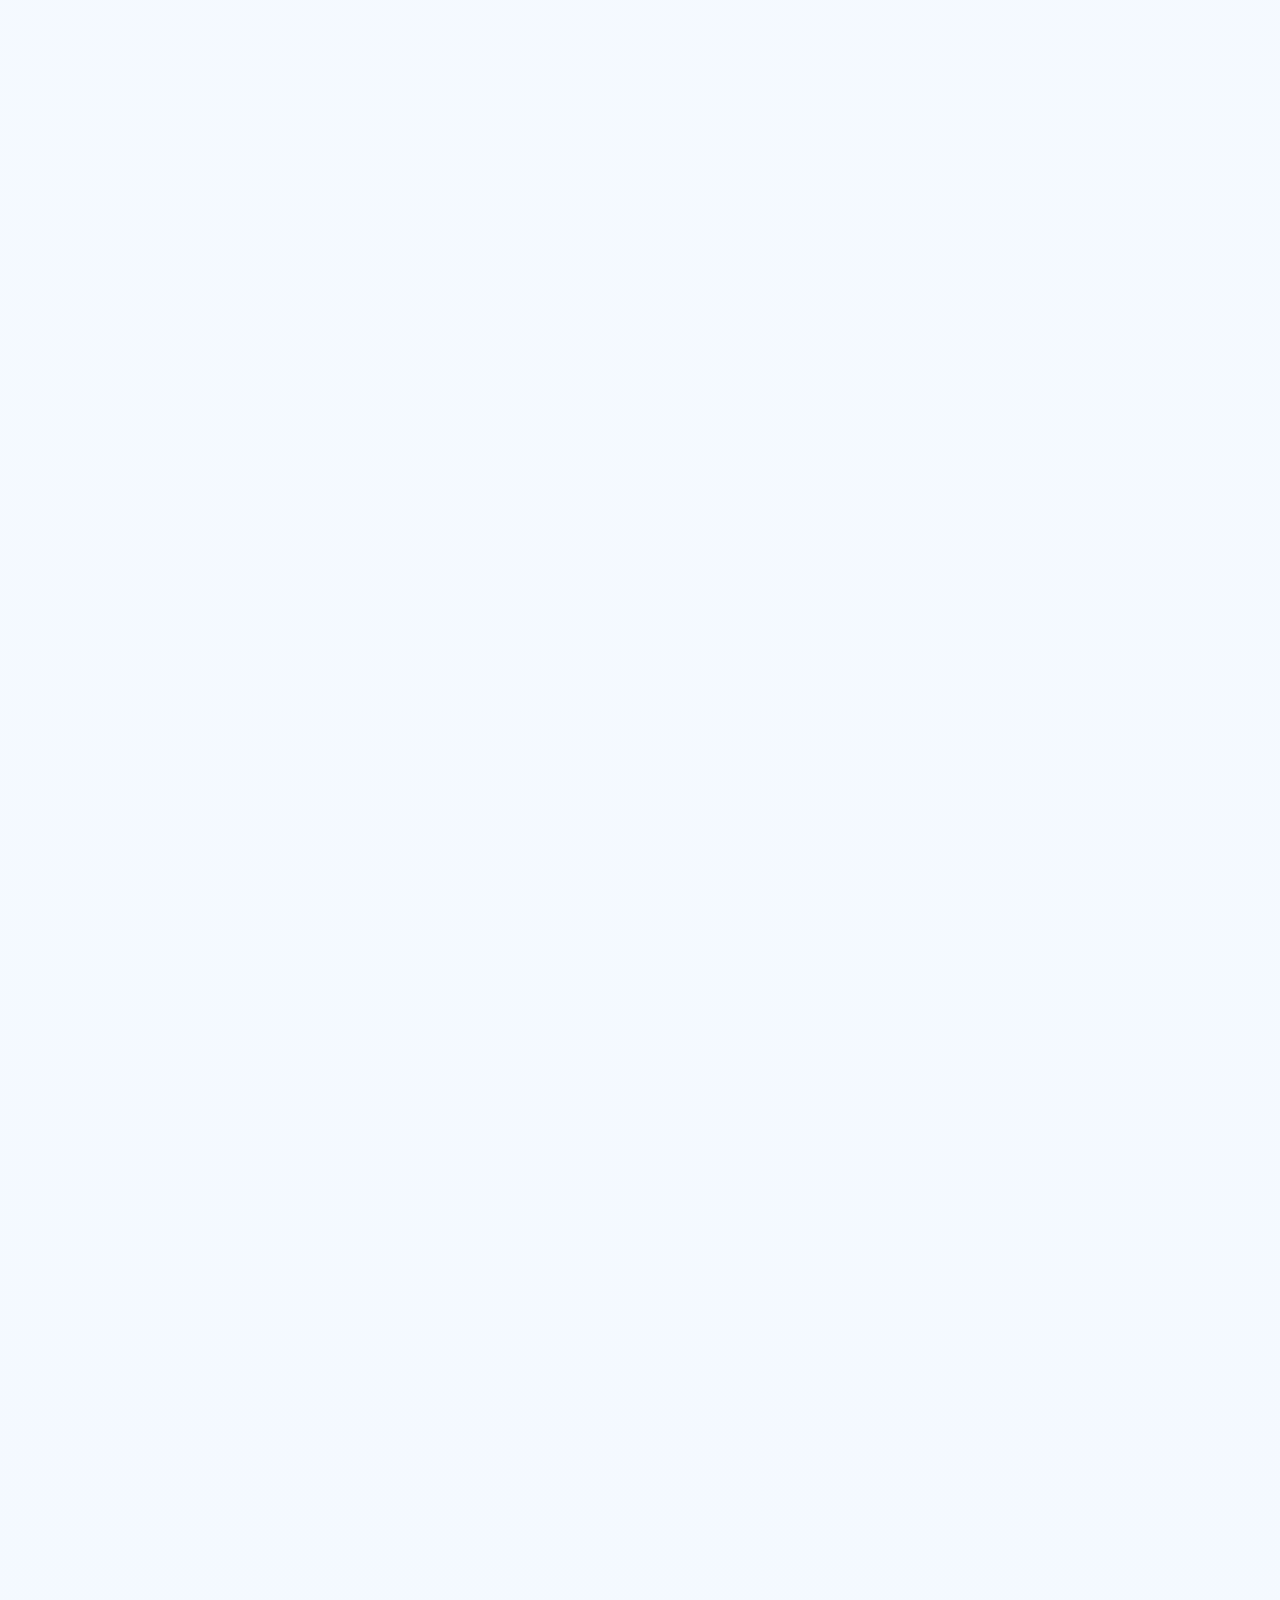
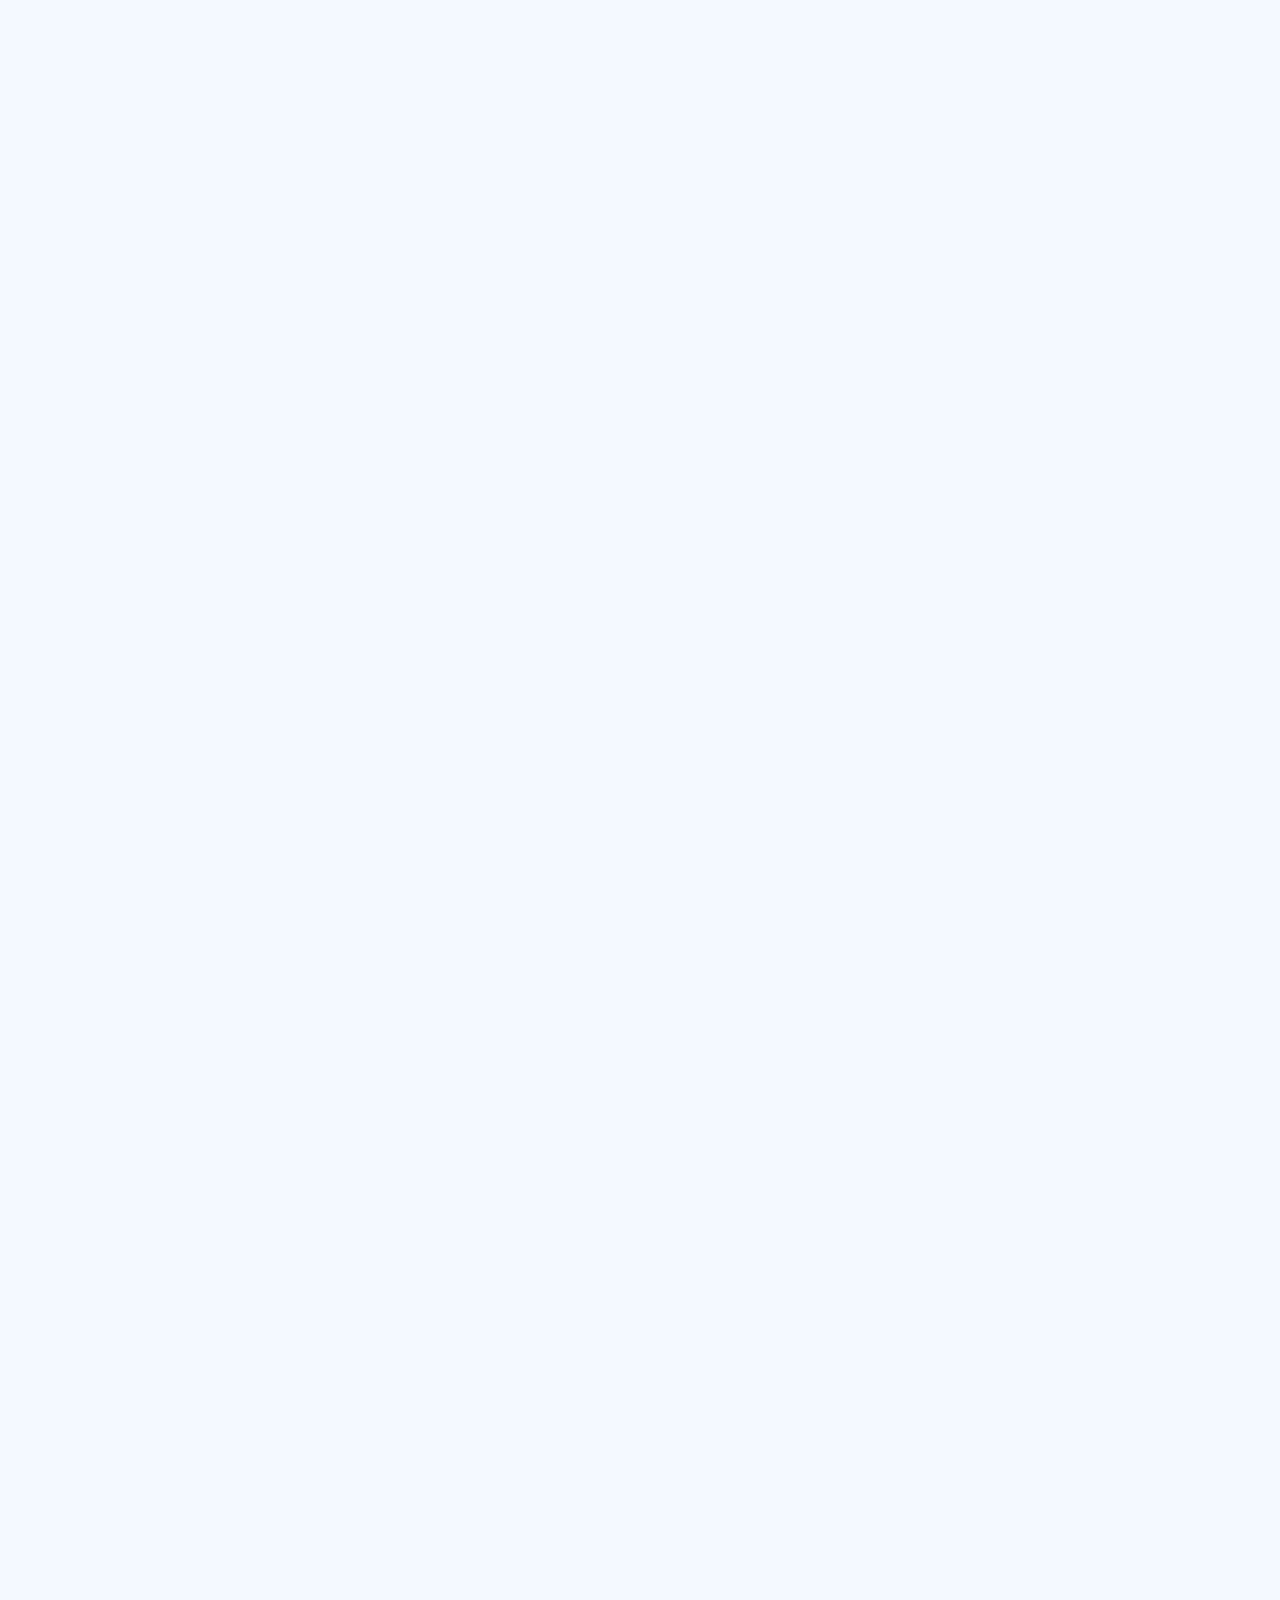
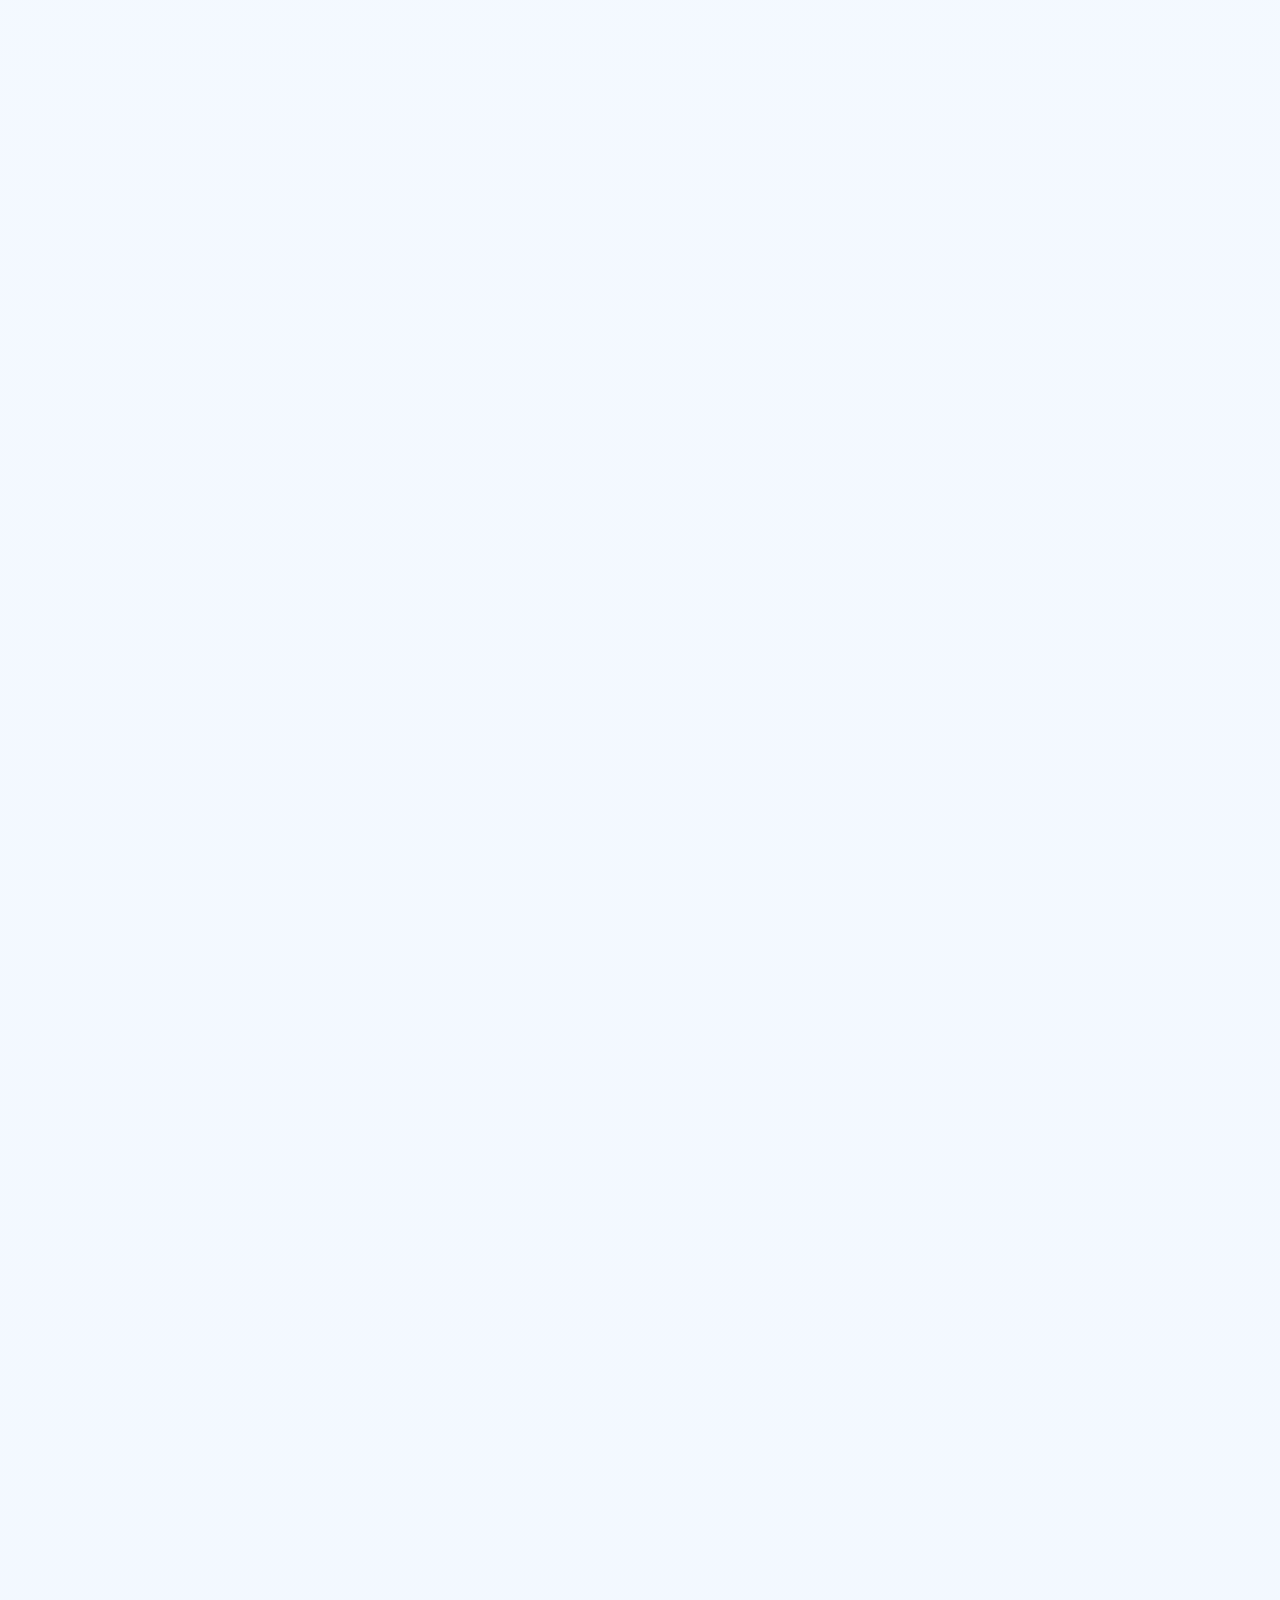
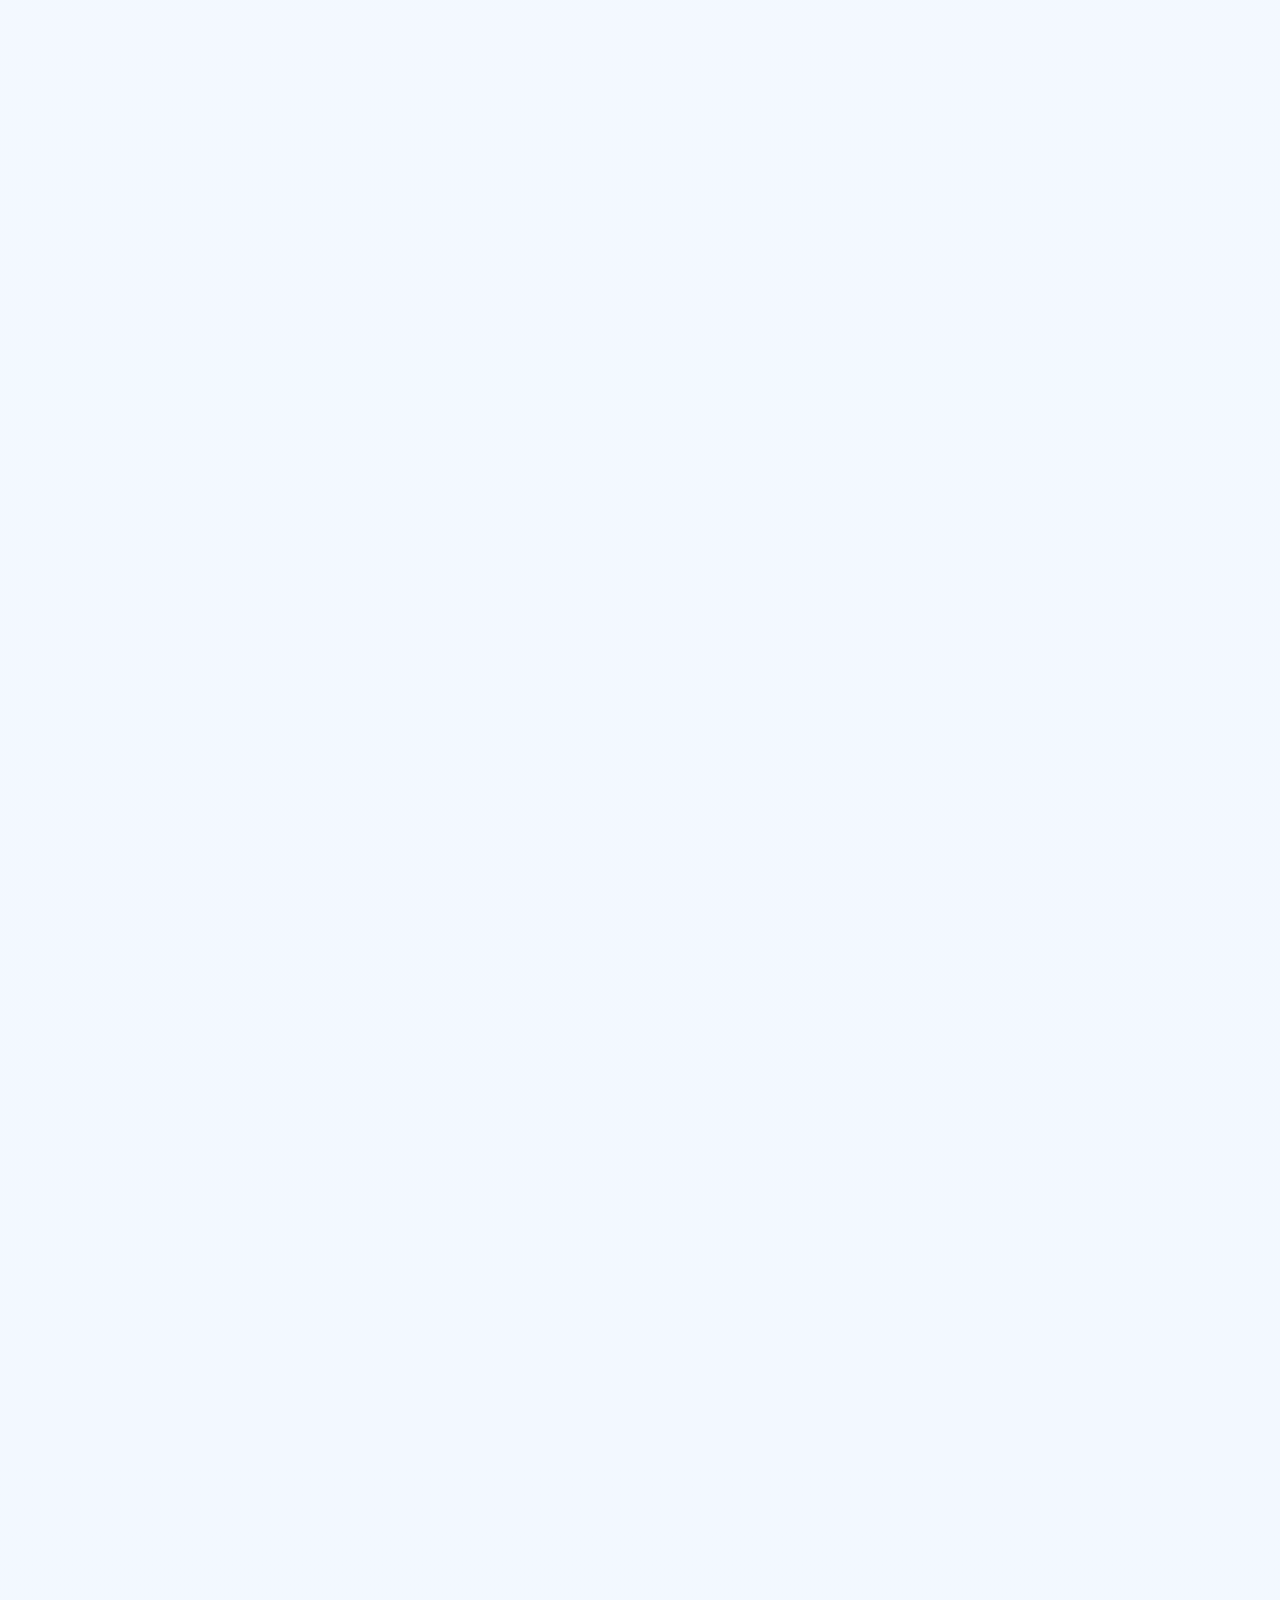
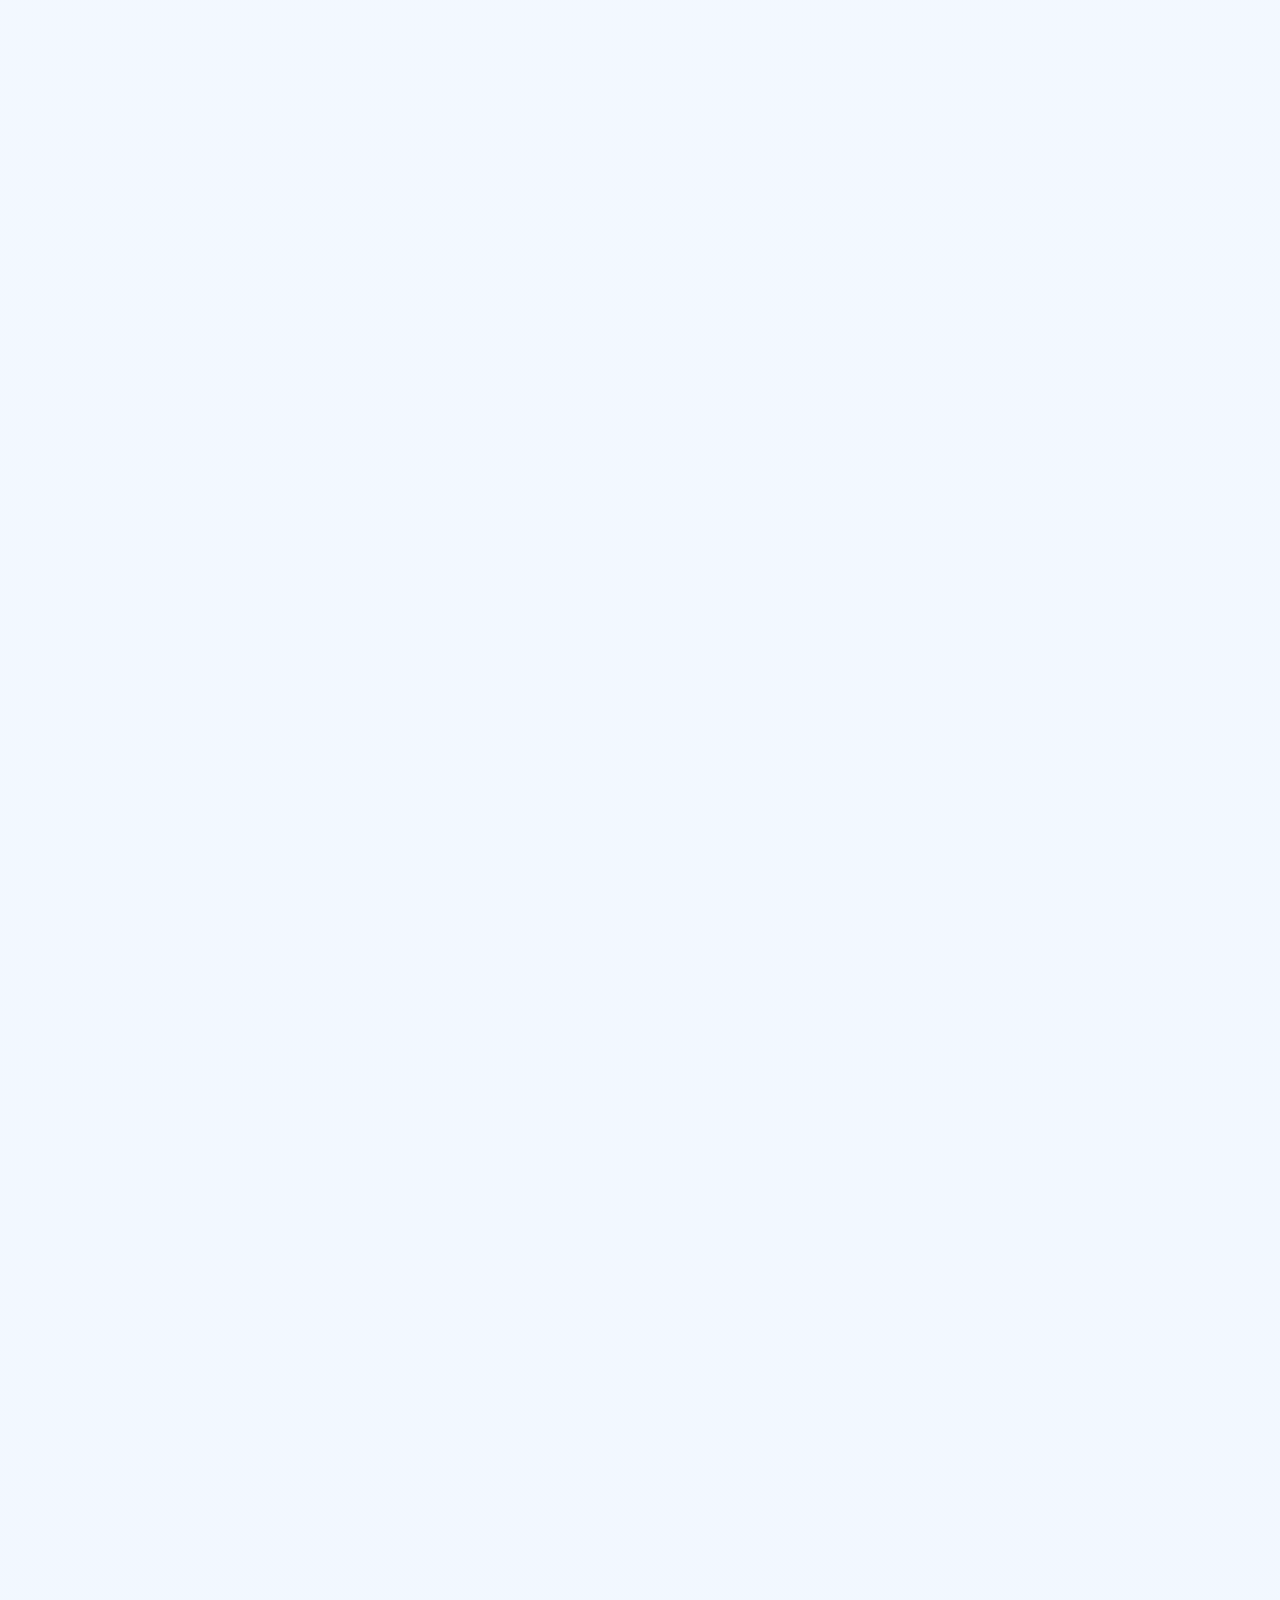
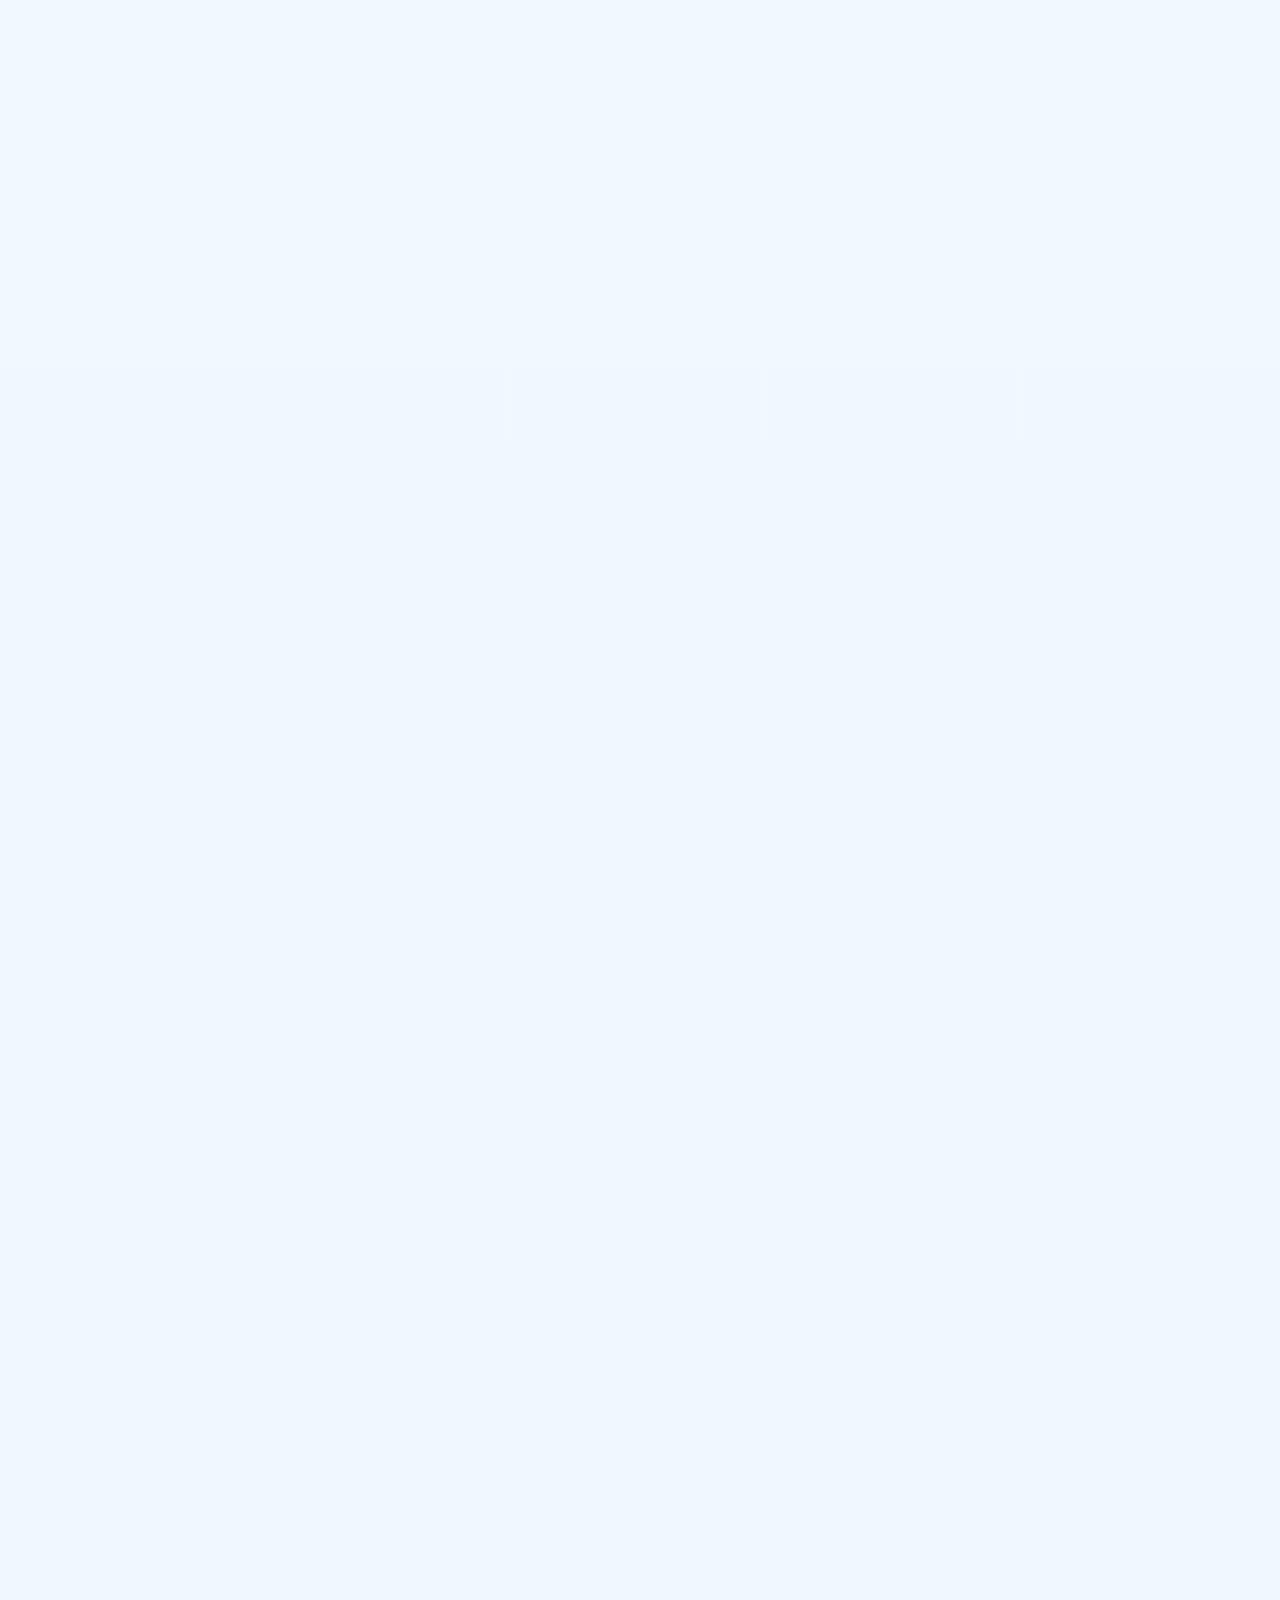
==== commit f978ab4e: "Add files via upload" ====
--- a/index.html
+++ b/index.html
@@ -61,13 +61,13 @@
       ]
     }
     </script>
-<meta content="HASSOU TechGroup Solutions Portfolio V11.1 · Layout & Navigation Fix" name="generator"/></head>
+<meta content="HASSOU TechGroup Solutions Portfolio V11.2 · Navigation, Hero & Footer Refinement" name="generator"/></head>
 <body data-contact-email="tgroupsolutions.dev2026@gmail.com" data-formspree-id="mzepkbgw">
 <div aria-hidden="true" class="site-intro" id="siteIntro">
 <div class="intro-orbit intro-orbit-1"></div>
 <div class="intro-orbit intro-orbit-2"></div>
-<img alt="" decoding="async" height="112" src="images/hassou-logo-icon.webp" width="112"/>
-<p>HASSOU TechGroup Solutions · Your Ideas. Our Solutions.</p>
+<img alt="" decoding="async" height="112" src="images/hassou-logo-transparent.webp" width="112"/>
+<div class="intro-copy"><strong>HASSOU TechGroup Solutions</strong><span id="introRouteLabel">Preparing your portfolio experience</span></div>
 <div class="intro-progress"><span></span></div>
 </div>
 <div aria-hidden="true" class="cursor-dot" id="cursorDot"></div>
@@ -92,7 +92,7 @@
 </div>
 <div class="sidebar-profile">
 <a aria-label="HASSOU TechGroup Solutions home" class="avatar" href="#hero">
-<img alt="HASSOU TechGroup Solutions logo" decoding="async" height="80" src="images/hassou-logo-icon.webp" width="80"/>
+<img alt="HASSOU TechGroup Solutions logo" decoding="async" height="80" src="images/hassou-logo-transparent.webp" width="80"/>
 </a>
 <h2 class="brand-name"><span class="brand-hassou">HASSOU</span> <span class="brand-techgroup">TechGroup</span> <span class="brand-solutions">Solutions</span></h2>
 <p class="brand-tagline">Your Ideas. Our Solutions.</p>
@@ -187,8 +187,8 @@
 <div aria-label="HASSOU TechGroup Solutions development visualization" class="hero-image">
 <div class="hero-image-wrapper" id="heroVisual">
 <div aria-hidden="true" class="hero-glow"></div>
-<div aria-hidden="true" class="hero-brand-seal"><img alt="" decoding="async" height="74" src="images/hassou-logo-icon.webp" width="74"/></div>
-<img alt="HASSOU TechGroup Solutions brand artwork surrounded by web, cloud, database, analytics, and device symbols" class="hero-avatar-img" decoding="async" fetchpriority="high" height="1254" loading="eager" src="images/hassou-hero-avatar.webp" width="1254"/>
+<div aria-hidden="true" class="hero-brand-seal"><img alt="" decoding="async" height="74" src="images/hassou-logo-transparent.webp" width="74"/></div>
+<img alt="HASSOU TechGroup Solutions brand artwork surrounded by web, application, database, UI/UX, and maintenance service symbols" class="hero-avatar-img" decoding="async" fetchpriority="high" height="1600" loading="eager" src="images/hassou-hero-avatar-sharp-1600.webp" srcset="images/hassou-hero-avatar-sharp-900.webp 900w, images/hassou-hero-avatar-sharp-1600.webp 1600w" sizes="(max-width: 1180px) min(90vw, 500px), min(38vw, 600px)" width="1600"/>
 <div aria-hidden="true" class="hero-ring hero-ring-1"></div>
 <div aria-hidden="true" class="hero-ring hero-ring-2"></div>
 <div aria-hidden="true" class="hero-ring hero-ring-3"></div>
@@ -561,7 +561,7 @@
 </section>
 <footer class="site-footer">
 <div class="footer-brand footer-brand-hassou">
-<img class="footer-brand-mark" alt="HASSOU TechGroup Solutions logo mark" decoding="async" loading="lazy" src="images/hassou-logo-mark.webp"/>
+<img class="footer-brand-mark" alt="HASSOU TechGroup Solutions logo mark" decoding="async" loading="lazy" src="images/hassou-logo-transparent.webp"/>
 <div class="footer-brand-copy"><strong class="brand-name"><span class="brand-hassou">HASSOU</span> <span class="brand-techgroup">TechGroup</span> <span class="brand-solutions">Solutions</span></strong><span class="footer-tagline">Your Ideas. Our Solutions.</span><span>Web, application and custom systems built around real workflows.</span></div>
 </div>
 <div class="footer-links" aria-label="Footer links">
--- a/style.css
+++ b/style.css
@@ -7798,3 +7798,173 @@
         border-radius: 16%;
     }
 }
+
+
+/* ============================================================
+   V11.2 — NAVIGATION TRANSITIONS + SHARPER HERO + TRUE PAGE-END FOOTER
+   ============================================================ */
+:root {
+    --footer-safe-bottom: 34px;
+}
+
+/* Faster, route-aware intro. The transparent HASSOU mark floats naturally
+   without the visual box/frame seen in earlier builds. */
+.site-intro {
+    gap: 14px;
+    pointer-events: auto;
+    animation: intro-failsafe 1.65s var(--ease-spring) forwards;
+}
+
+.site-intro img {
+    width: 126px;
+    height: 126px;
+    object-fit: contain;
+    border: 0;
+    border-radius: 0;
+    background: transparent;
+    filter: drop-shadow(0 18px 32px rgba(9, 87, 214, .32)) drop-shadow(0 0 28px rgba(28, 226, 247, .20));
+}
+
+.intro-copy {
+    position: relative;
+    z-index: 2;
+    display: grid;
+    gap: 5px;
+    place-items: center;
+    text-align: center;
+}
+
+.intro-copy strong {
+    color: #f6fbff;
+    font-size: .78rem;
+    letter-spacing: .13em;
+    text-transform: uppercase;
+}
+
+.intro-copy span {
+    color: rgba(210, 232, 255, .70);
+    font-family: var(--font-mono);
+    font-size: .62rem;
+    letter-spacing: .08em;
+}
+
+.site-intro.is-dismissing {
+    animation: intro-dismiss .46s cubic-bezier(.22,.8,.25,1) forwards;
+}
+
+.intro-progress {
+    width: min(220px, 54vw);
+}
+
+/* More breathing room between the logo and HASSOU wordmark. */
+.sidebar-profile .avatar {
+    margin-bottom: 20px;
+}
+
+.sidebar-profile .brand-name {
+    margin-top: 2px;
+}
+
+/* Slightly larger/sharper hero visual. Avoid heavy CSS filters that can
+   soften rasterized imagery during 3D transforms. */
+@media (min-width: 1181px) {
+    .hero-image-wrapper {
+        width: min(100%, 600px);
+    }
+}
+
+#hero .hero-avatar-img {
+    width: 91%;
+    height: 91%;
+    object-fit: cover;
+    object-position: center;
+    border-radius: 17%;
+    filter: saturate(1.015) contrast(1.02);
+    image-rendering: auto;
+    backface-visibility: hidden;
+    transform: translateZ(34px);
+    box-shadow: 0 30px 92px rgba(0,0,0,.33), 0 0 54px rgba(27,165,255,.20);
+}
+
+[data-theme="light"] #hero .hero-avatar-img {
+    box-shadow: 0 26px 72px rgba(25,74,134,.16), 0 0 44px rgba(11,159,245,.14);
+}
+
+/* Section navigation gets a brief destination cue without flashing or
+   blocking interaction. */
+section[id] {
+    scroll-margin-top: 14px;
+}
+
+section.is-route-target::before {
+    content: '';
+    position: absolute;
+    z-index: 8;
+    top: 10px;
+    left: 0;
+    width: 72px;
+    height: 2px;
+    border-radius: 999px;
+    background: linear-gradient(90deg, var(--accent-cyan), var(--accent-1-bright), transparent);
+    box-shadow: 0 0 18px rgba(15,230,247,.24);
+    animation: route-target-line .72s ease both;
+    pointer-events: none;
+}
+
+@keyframes route-target-line {
+    0% { opacity: 0; transform: scaleX(.15); transform-origin: left; }
+    35% { opacity: 1; transform: scaleX(1); transform-origin: left; }
+    100% { opacity: 0; transform: translateX(28px) scaleX(.82); transform-origin: left; }
+}
+
+/* Footer is the real end of the page—not a card hanging above a large
+   reserved blank zone. Mobile still keeps enough room for the dock. */
+.main-content {
+    padding-bottom: 0;
+}
+
+.site-footer {
+    margin-top: clamp(54px, 6vw, 86px);
+    padding-top: 34px;
+    padding-bottom: max(30px, env(safe-area-inset-bottom));
+}
+
+.footer-meta {
+    padding-bottom: 0;
+}
+
+@media (max-width: 980px) {
+    .site-footer {
+        padding-bottom: calc(88px + env(safe-area-inset-bottom));
+    }
+}
+
+@media (max-width: 720px) {
+    .sidebar-profile .avatar {
+        margin-bottom: 16px;
+    }
+
+    #hero .hero-avatar-img {
+        width: 92%;
+        height: 92%;
+        border-radius: 15%;
+        transform: translateZ(22px);
+    }
+}
+
+@media (max-width: 560px) {
+    .hero-image-wrapper {
+        width: min(100%, 410px);
+    }
+}
+
+@media (prefers-reduced-motion: reduce) {
+    section.is-route-target::before {
+        animation: none;
+        display: none;
+    }
+
+    #hero .hero-avatar-img {
+        transform: none;
+    }
+}
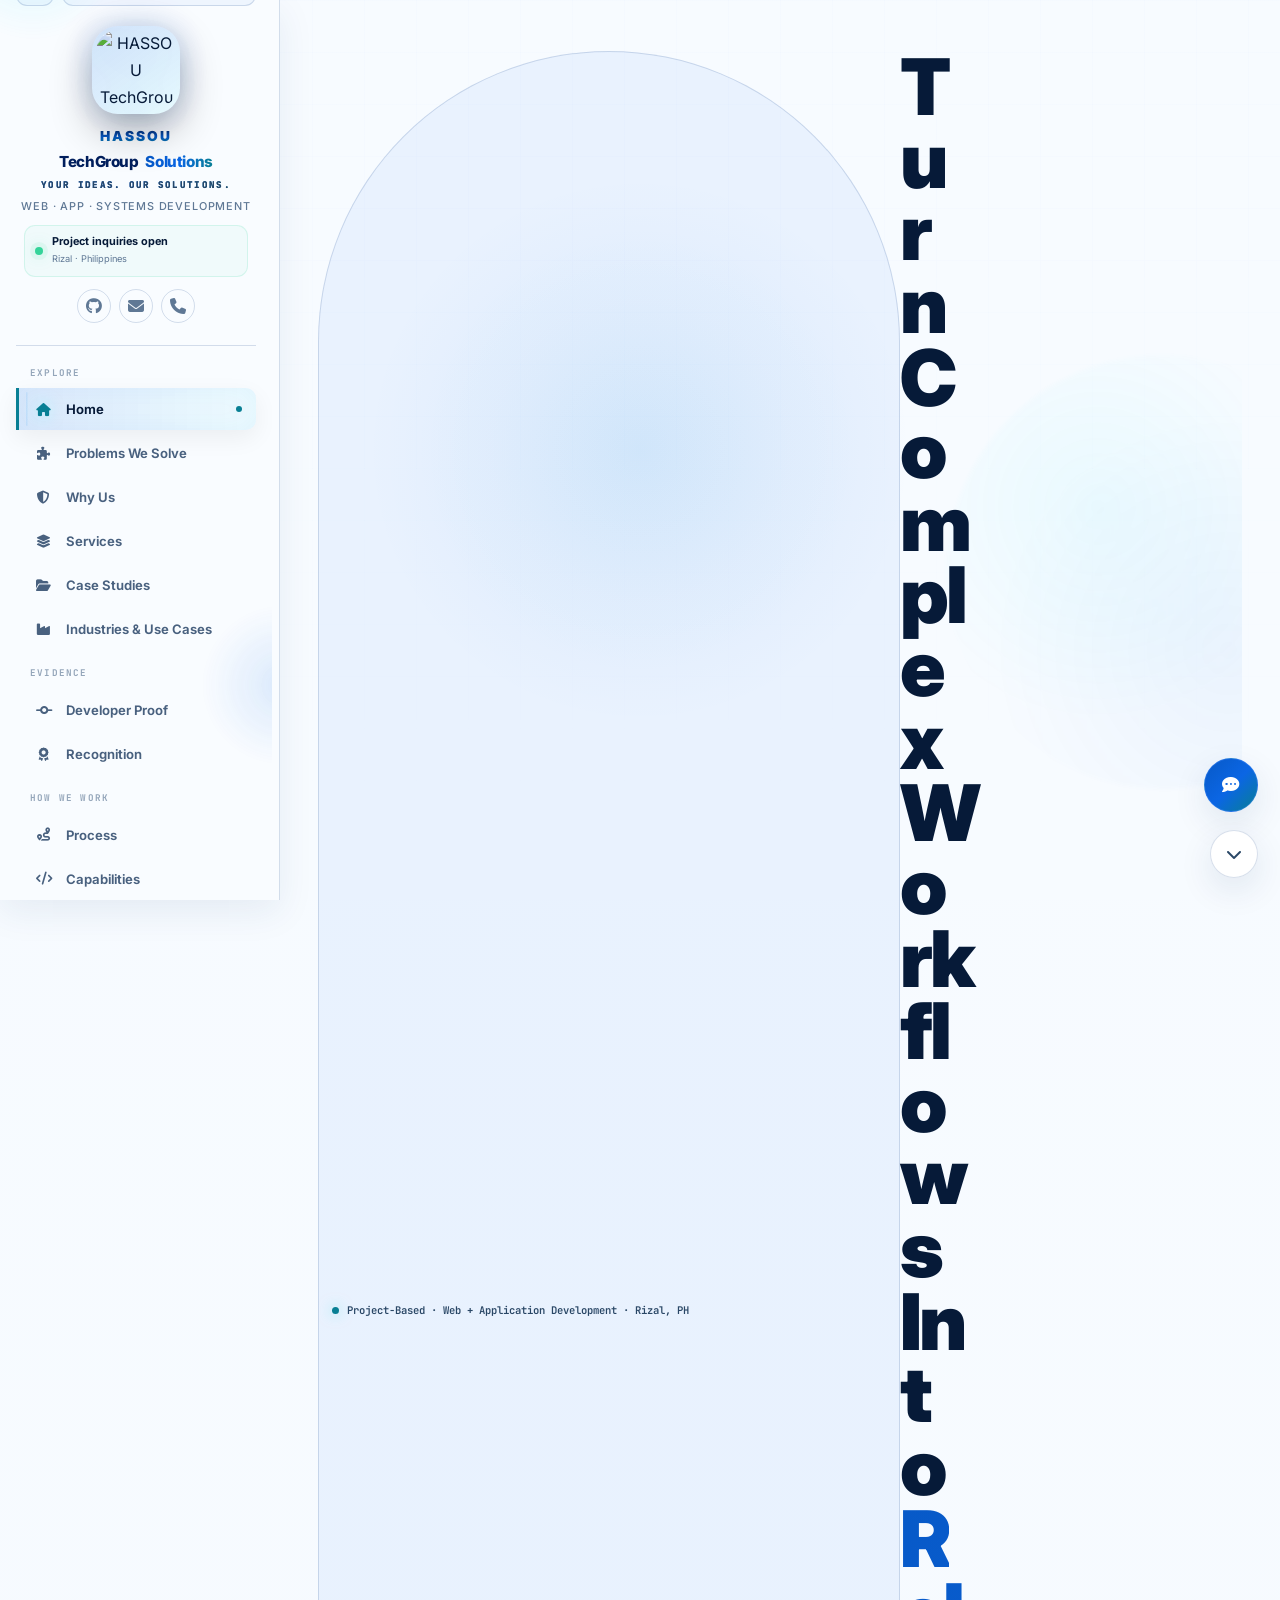
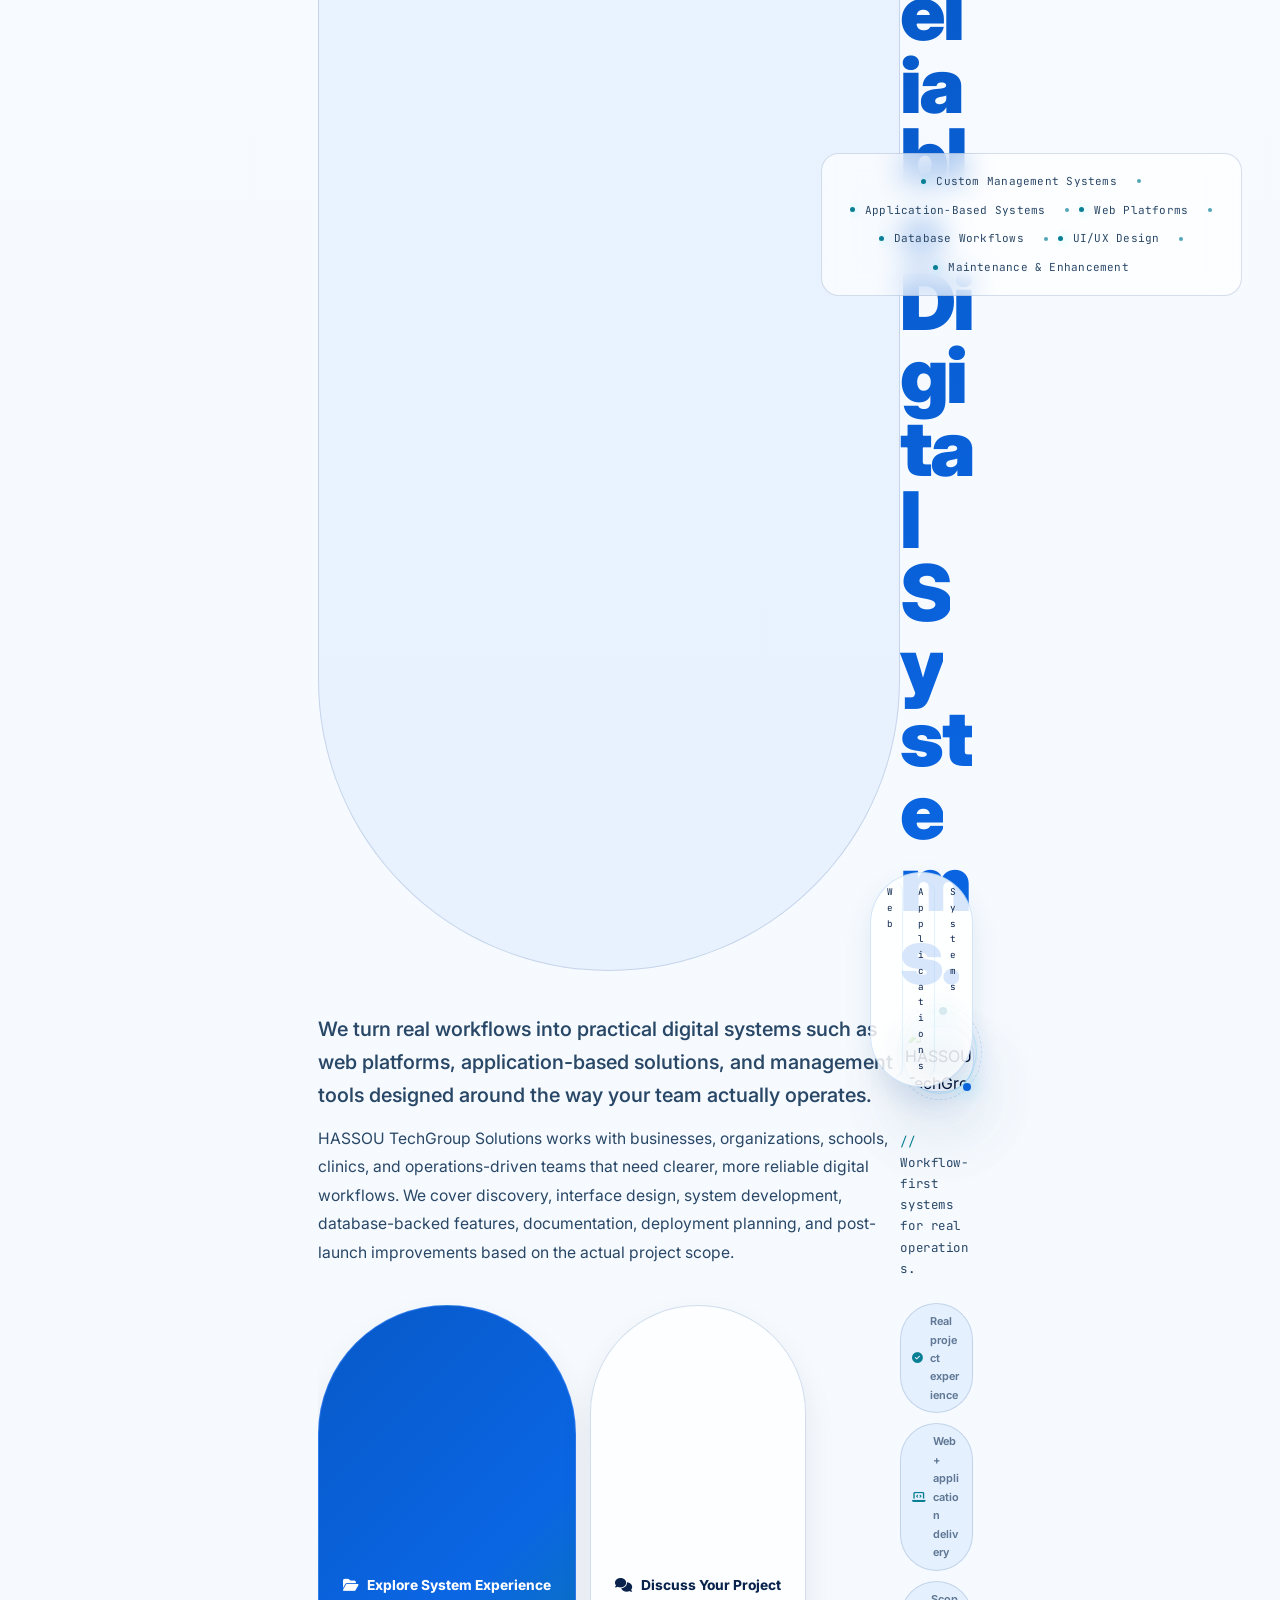
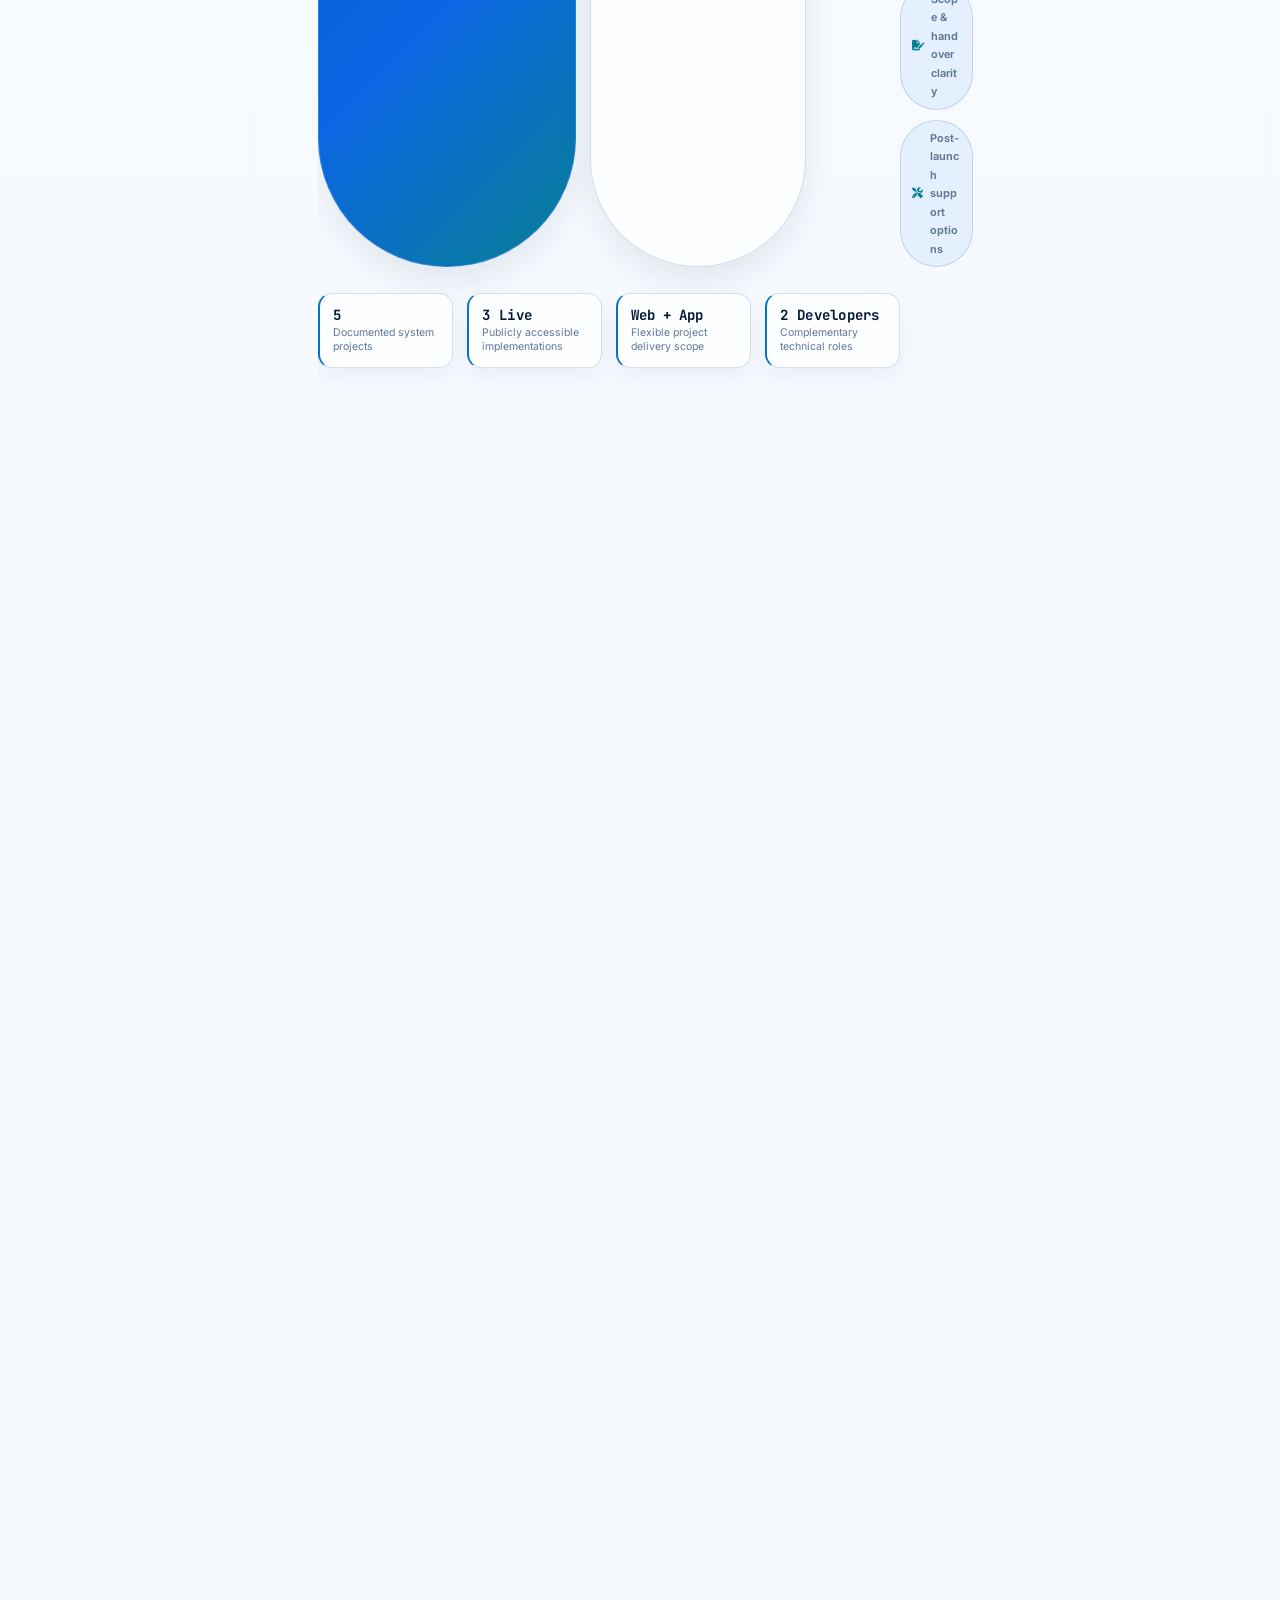
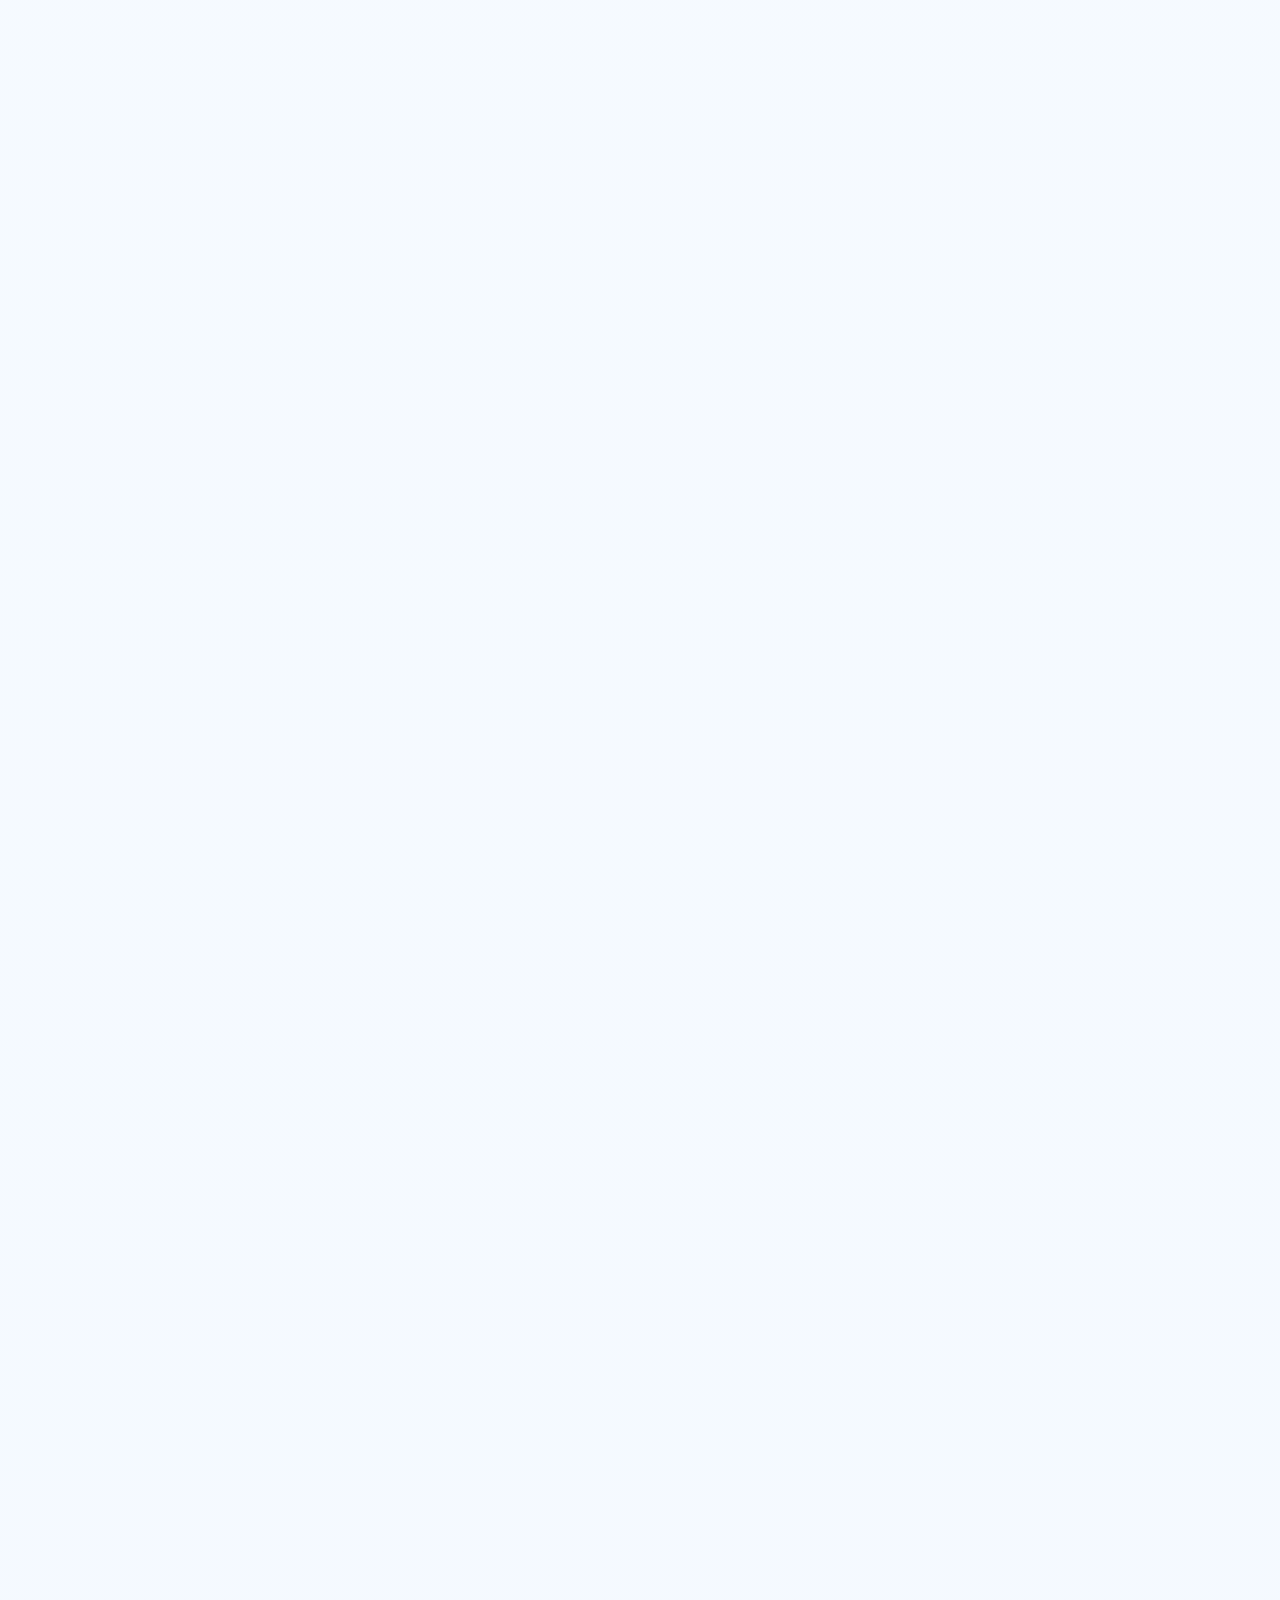
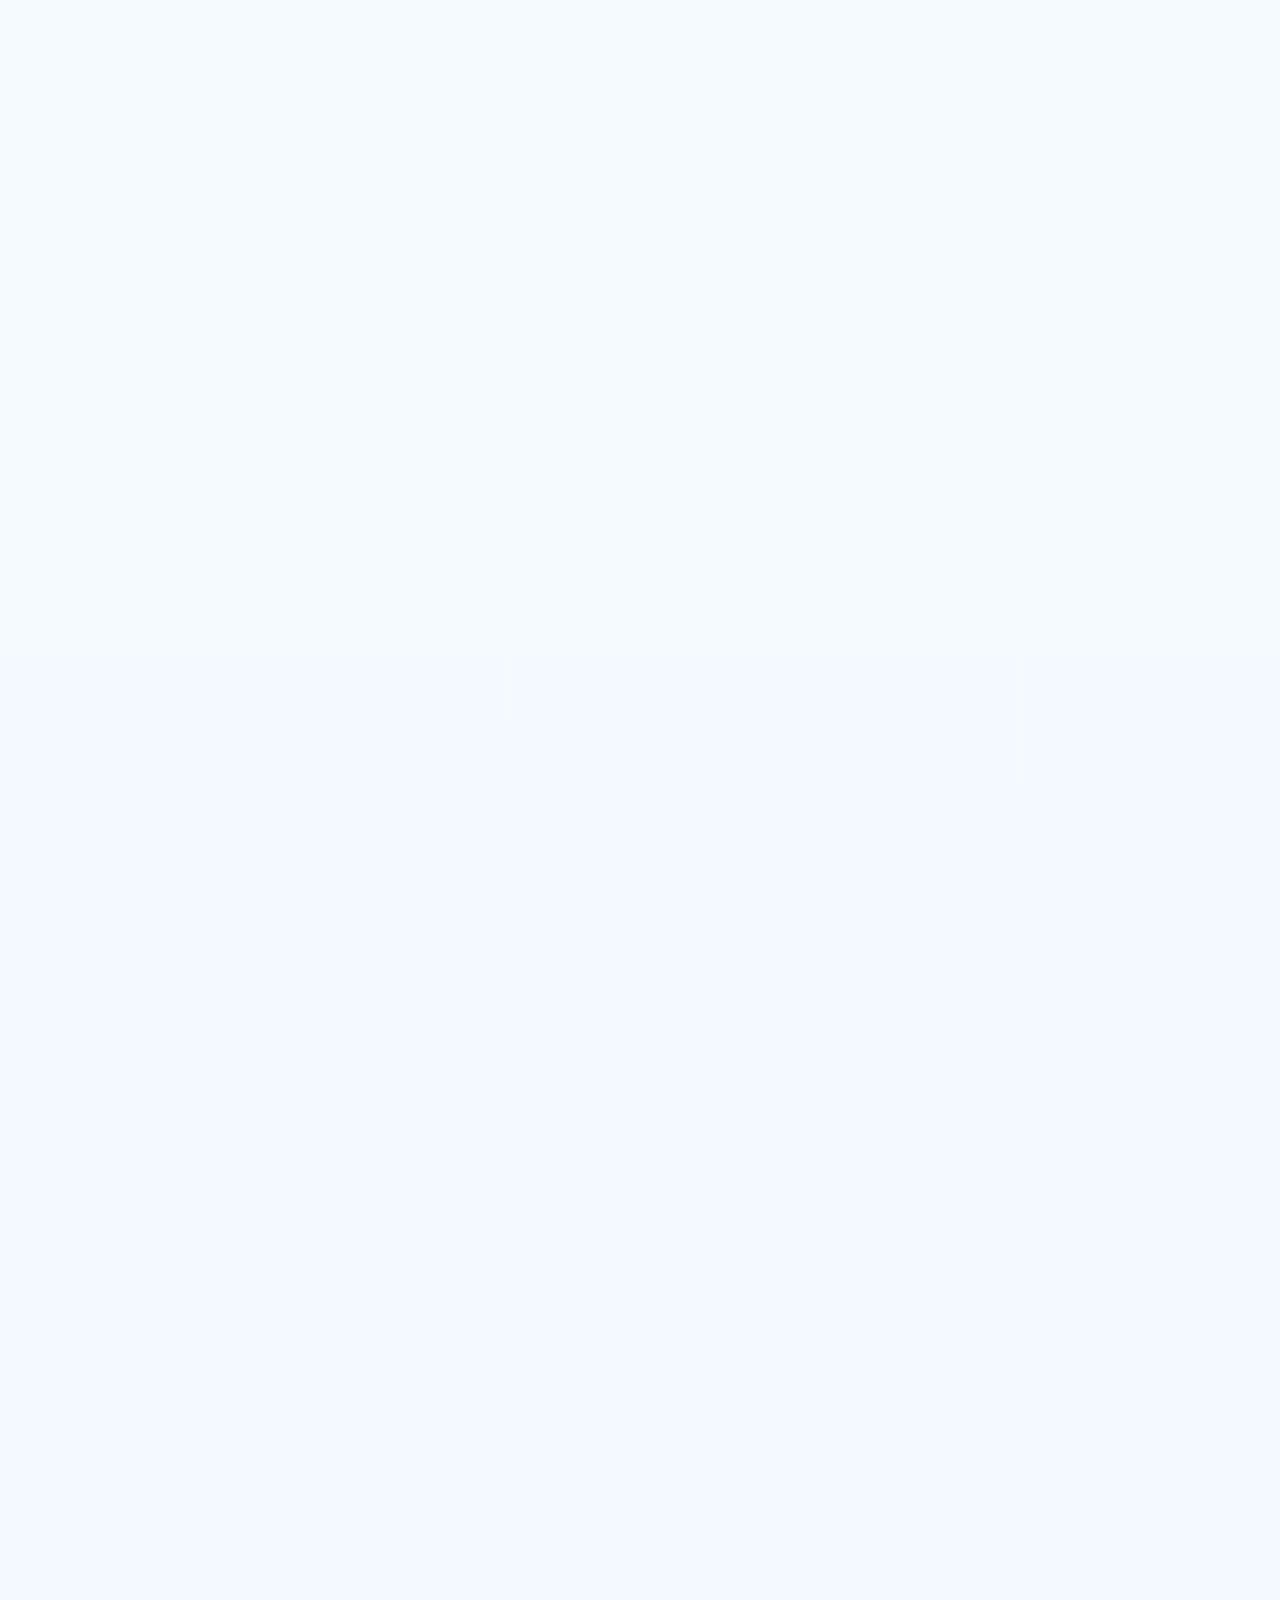
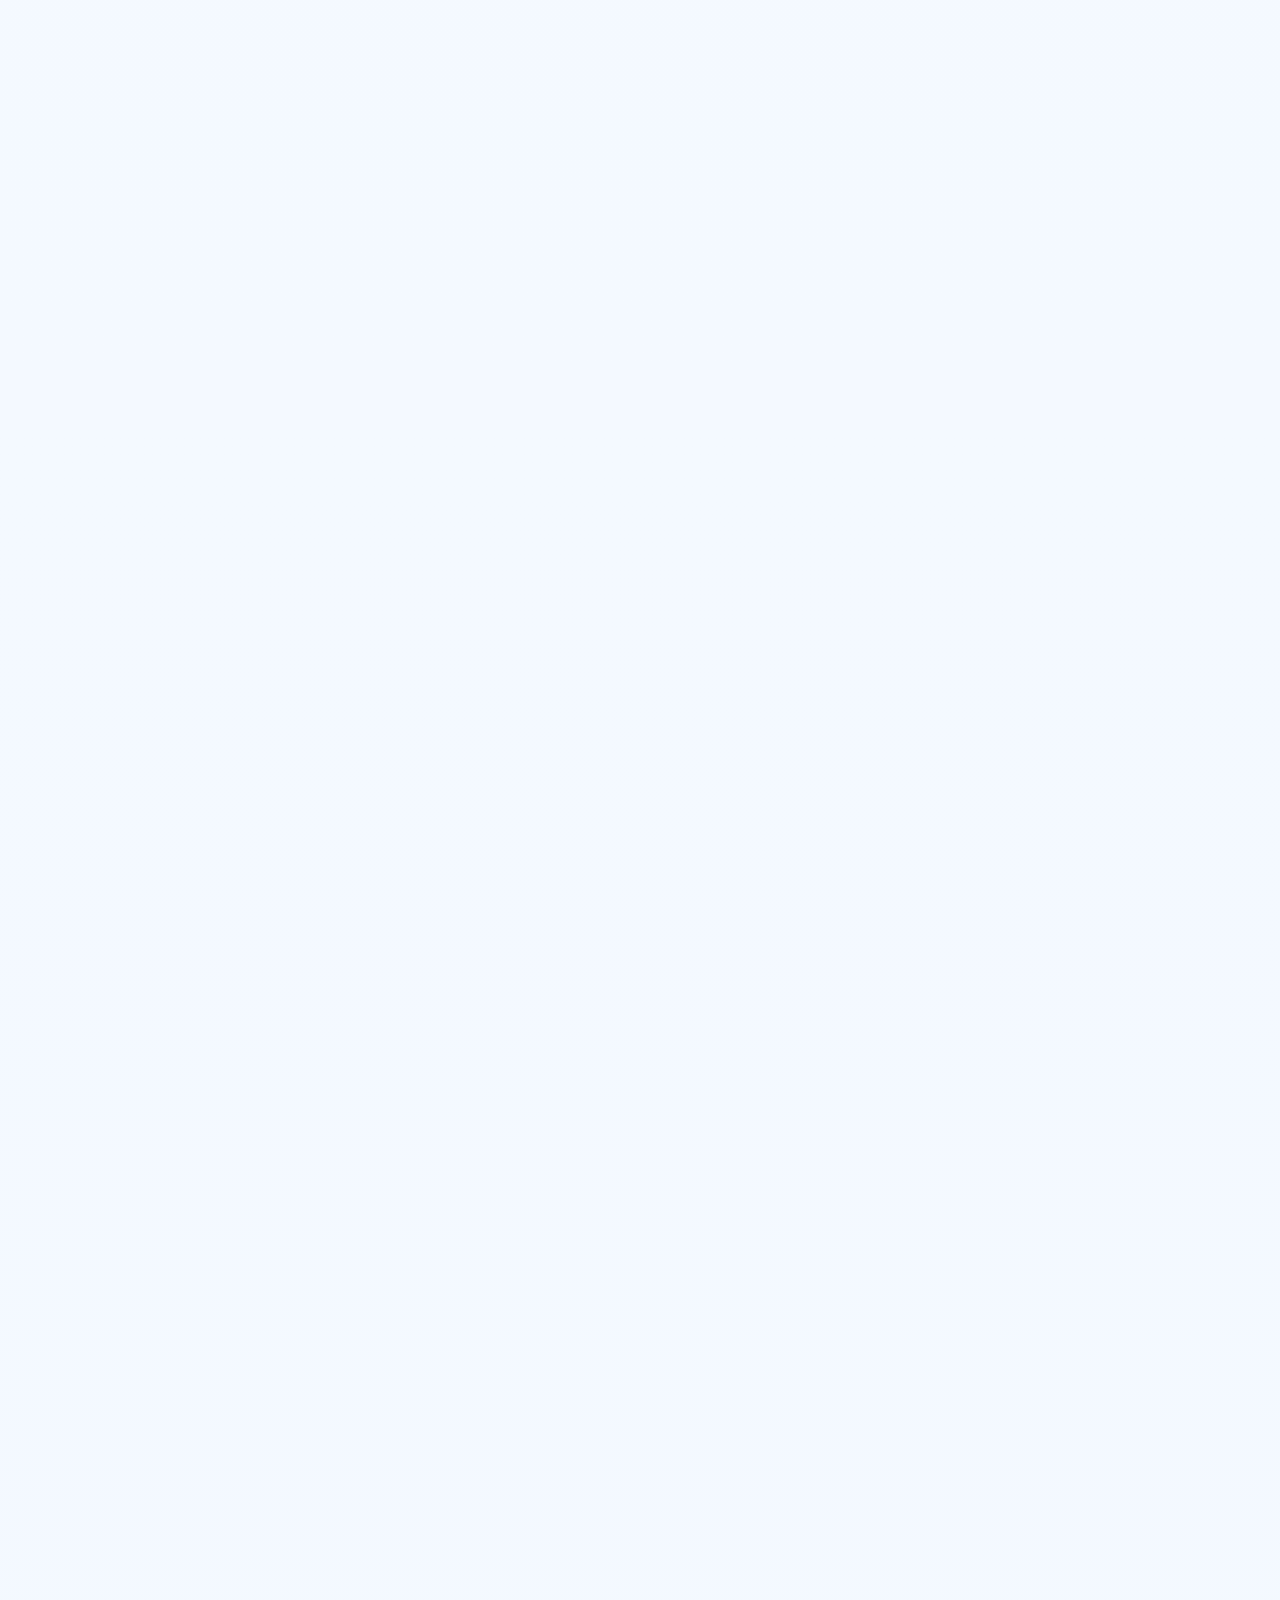
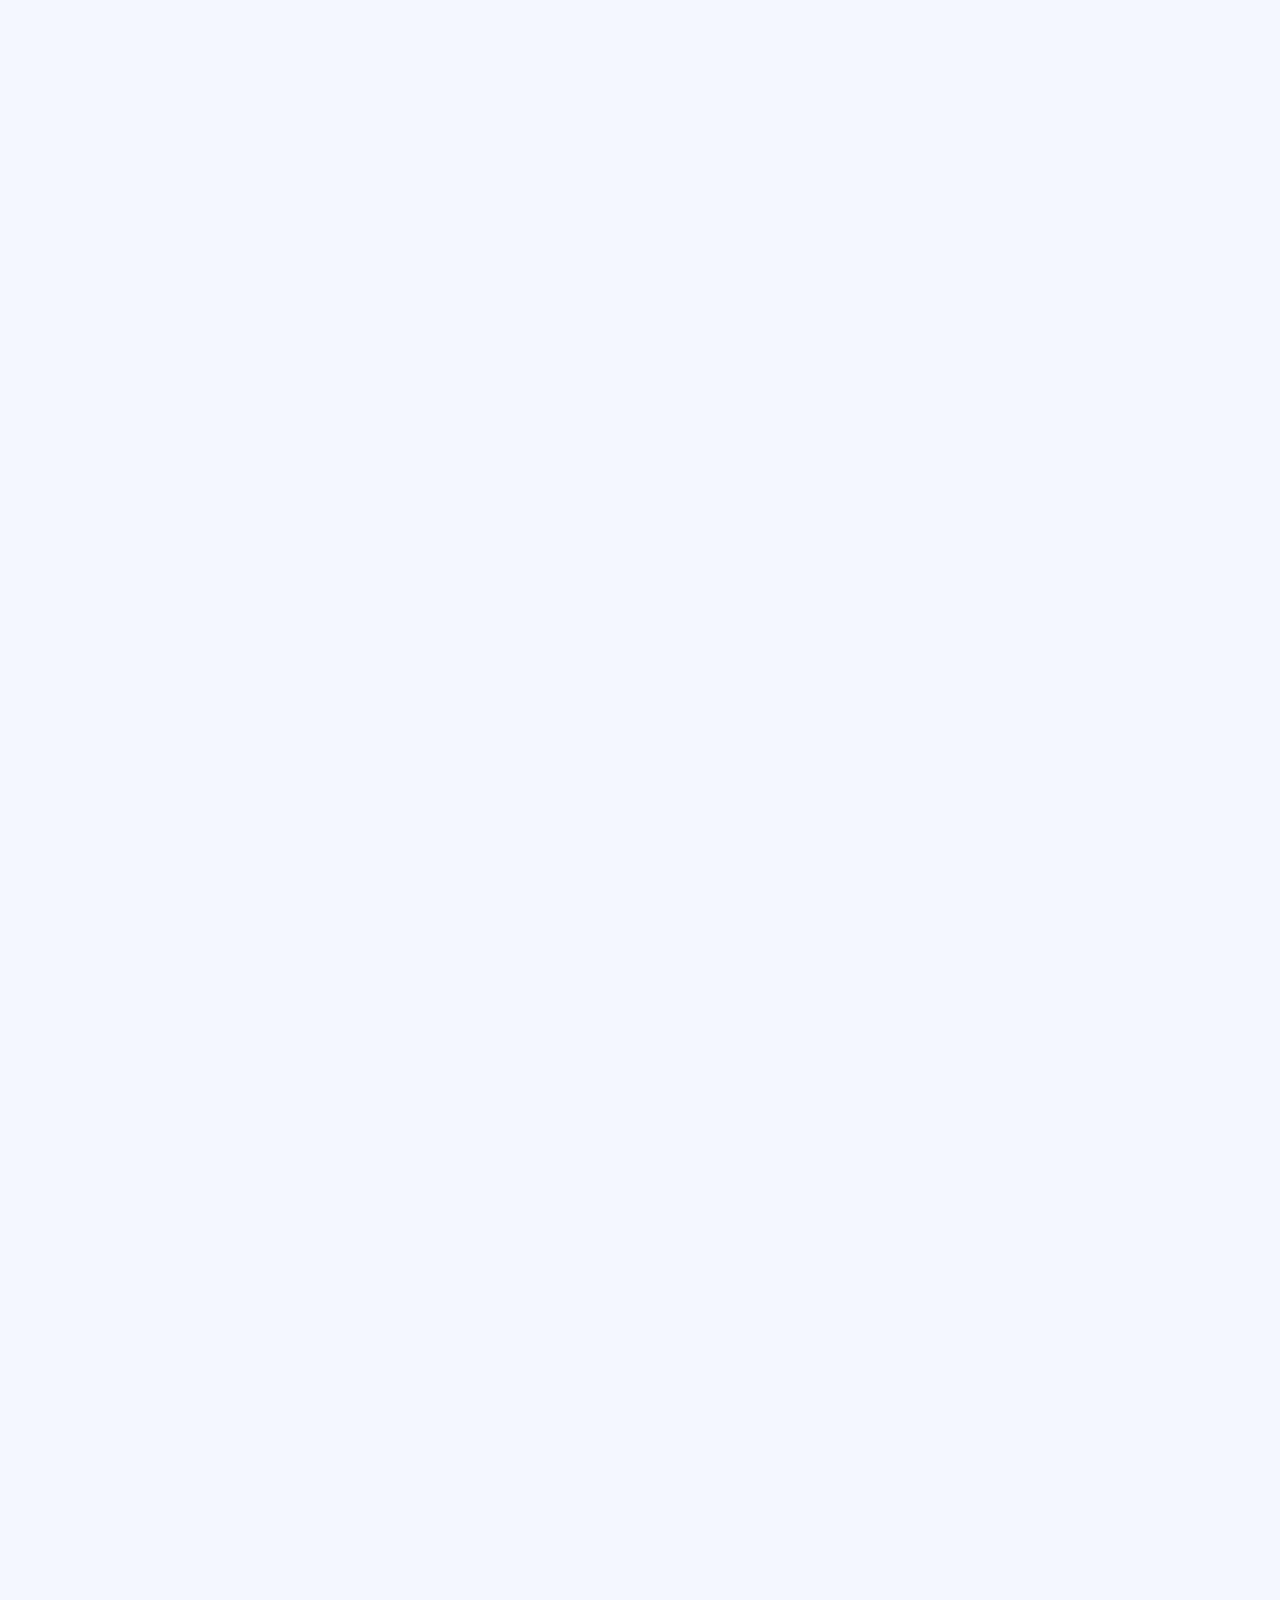
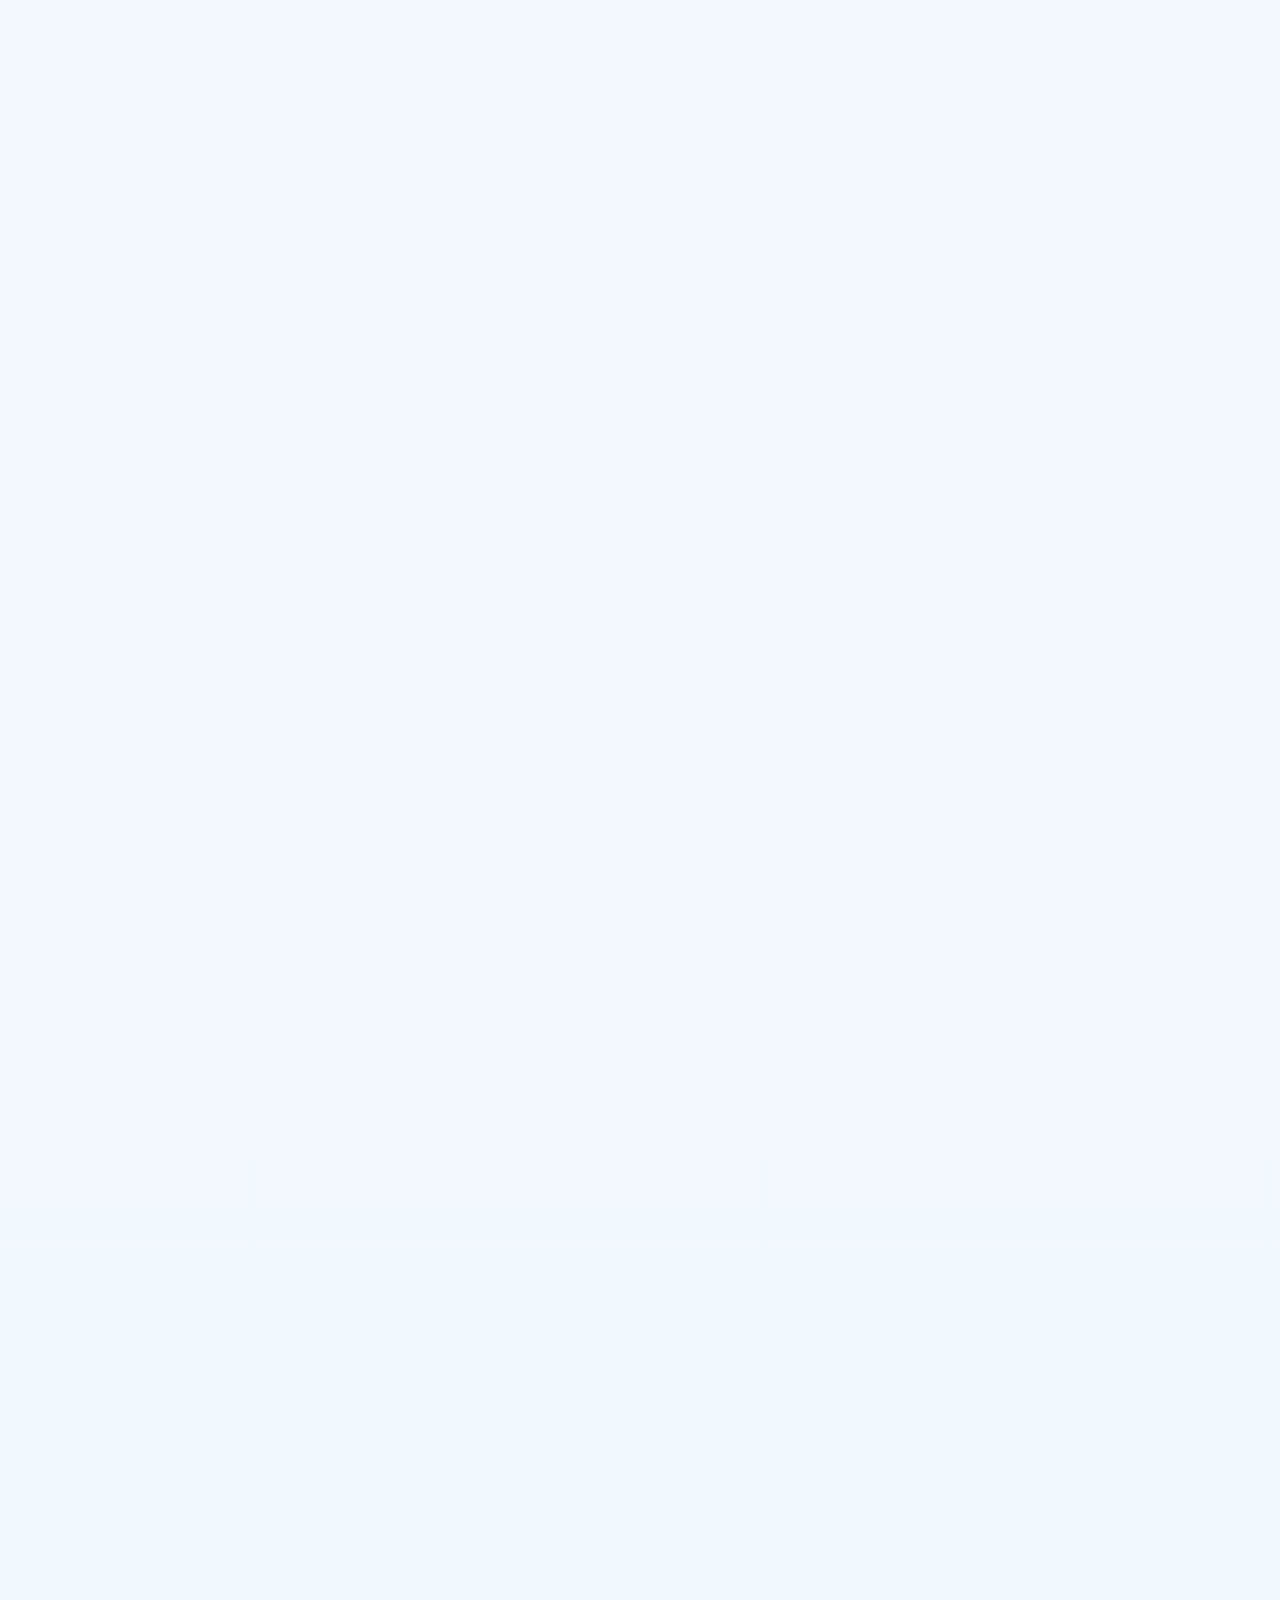
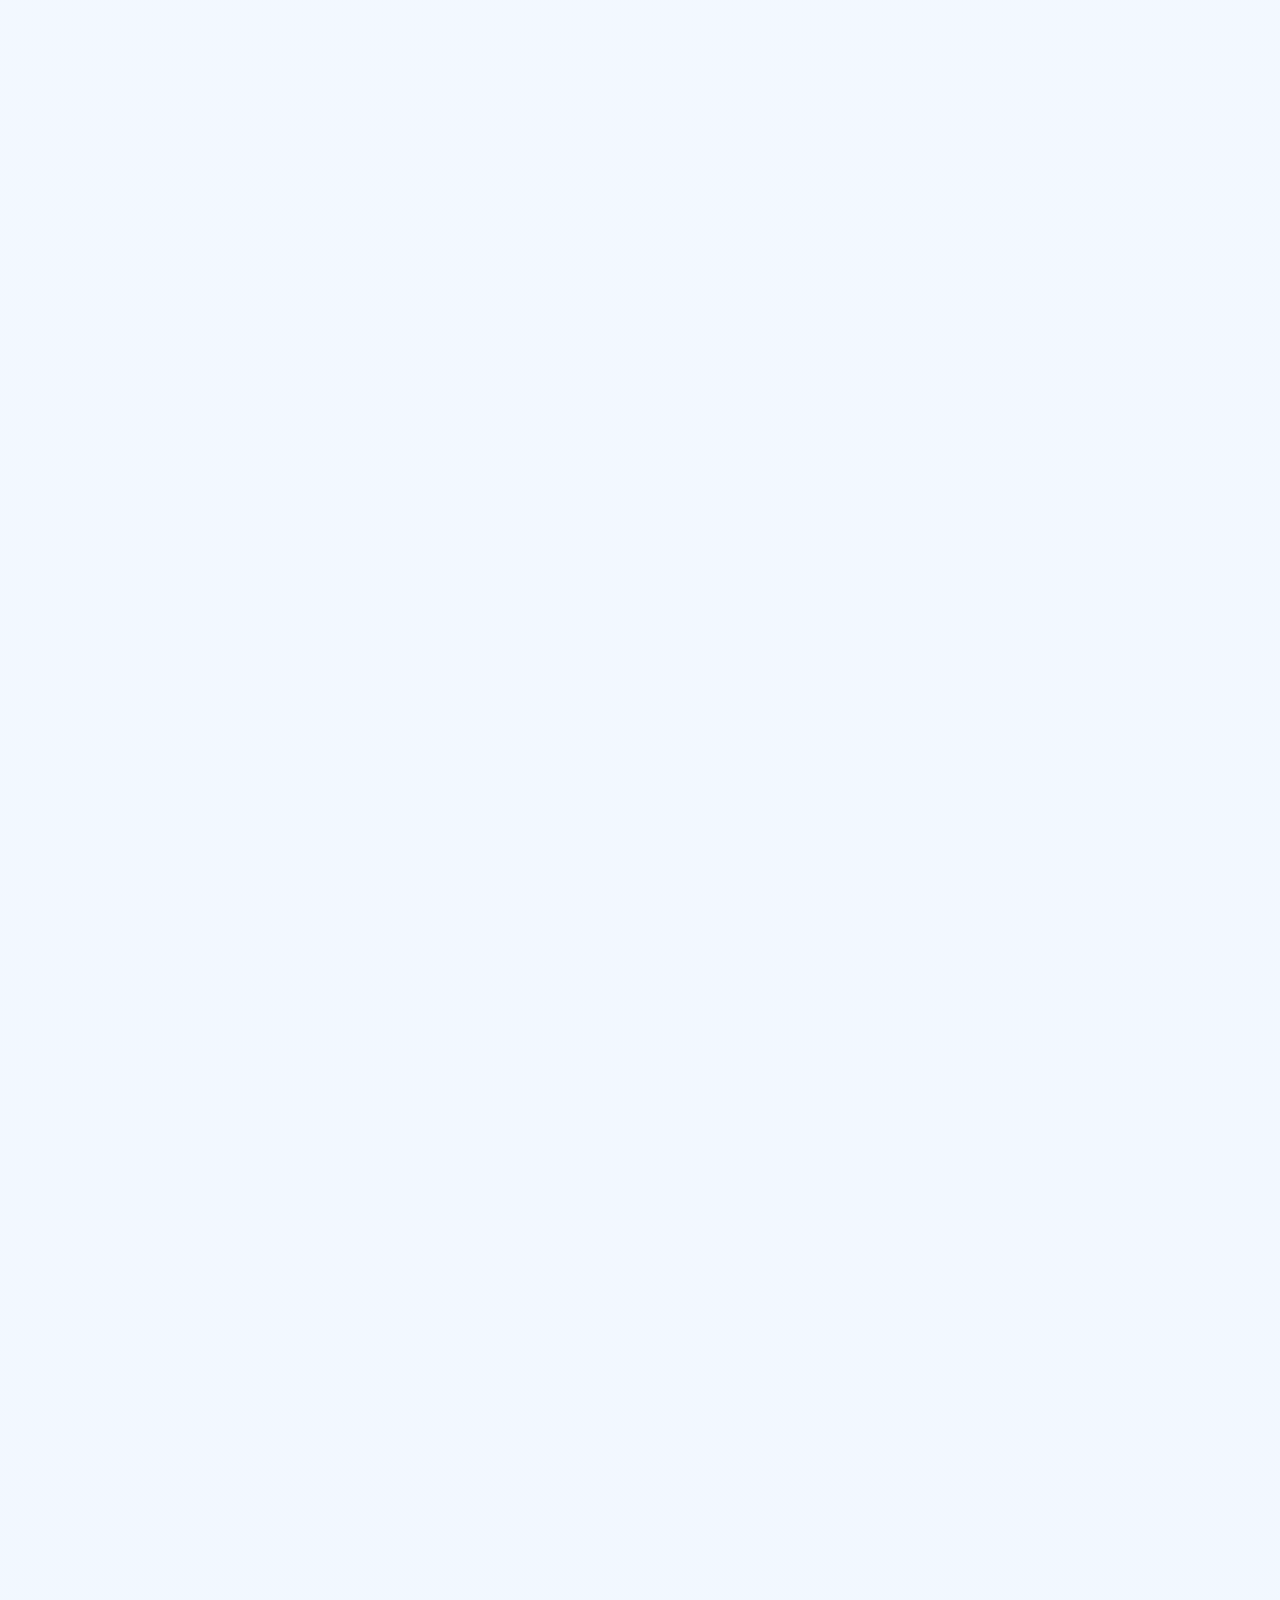
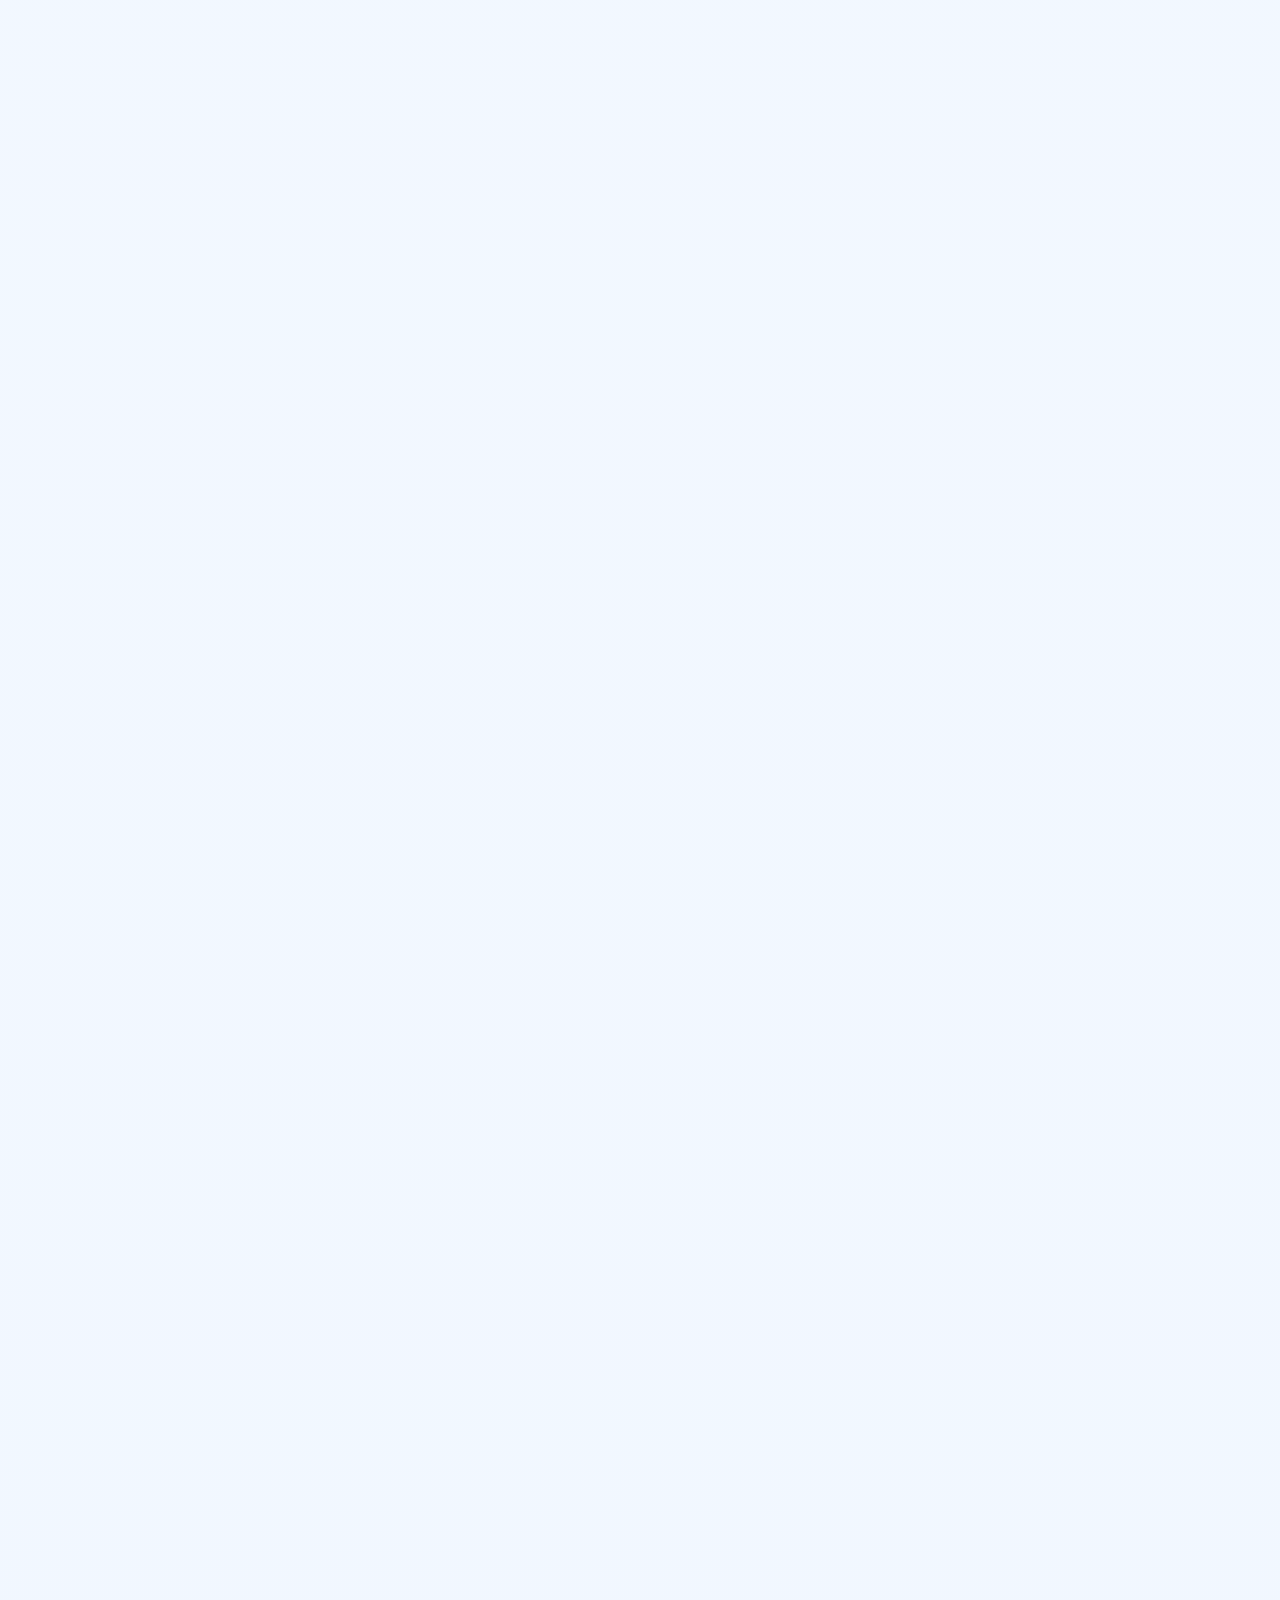
==== commit cac9fc2a: "Add files via upload" ====
--- a/index.html
+++ b/index.html
@@ -39,7 +39,7 @@
       "@type": "ProfessionalService",
       "name": "HASSOU TechGroup Solutions",
       "url": "https://cthyrnmngt718.github.io/tgroup_solutions.dev/",
-      "logo": "https://cthyrnmngt718.github.io/tgroup_solutions.dev/images/hassou-logo-icon.png",
+      "logo": "https://cthyrnmngt718.github.io/tgroup_solutions.dev/images/hassou-mark-clean.png",
       "image": "https://cthyrnmngt718.github.io/tgroup_solutions.dev/images/social-preview.jpg",
       "description": "Practical web, application-based, and management system development built around real workflows, with UI/UX, database development, transparent project evidence, deployment, documentation, and maintenance.",
       "areaServed": "Philippines",
@@ -61,12 +61,12 @@
       ]
     }
     </script>
-<meta content="HASSOU TechGroup Solutions Portfolio V11.2 · Navigation, Hero & Footer Refinement" name="generator"/></head>
+<meta content="HASSOU TechGroup Solutions Portfolio V12.5 · Final GitHub Release" name="generator"/></head>
 <body data-contact-email="tgroupsolutions.dev2026@gmail.com" data-formspree-id="mzepkbgw">
 <div aria-hidden="true" class="site-intro" id="siteIntro">
 <div class="intro-orbit intro-orbit-1"></div>
 <div class="intro-orbit intro-orbit-2"></div>
-<img alt="" decoding="async" height="112" src="images/hassou-logo-transparent.webp" width="112"/>
+<img alt="" decoding="async" height="112" src="images/hassou-avatar-circle-clean.webp" width="112"/>
 <div class="intro-copy"><strong>HASSOU TechGroup Solutions</strong><span id="introRouteLabel">Preparing your portfolio experience</span></div>
 <div class="intro-progress"><span></span></div>
 </div>
@@ -92,7 +92,7 @@
 </div>
 <div class="sidebar-profile">
 <a aria-label="HASSOU TechGroup Solutions home" class="avatar" href="#hero">
-<img alt="HASSOU TechGroup Solutions logo" decoding="async" height="80" src="images/hassou-logo-transparent.webp" width="80"/>
+<img alt="HASSOU TechGroup Solutions logo" decoding="async" height="80" src="images/hassou-mark-clean.webp" width="80"/>
 </a>
 <h2 class="brand-name"><span class="brand-hassou">HASSOU</span> <span class="brand-techgroup">TechGroup</span> <span class="brand-solutions">Solutions</span></h2>
 <p class="brand-tagline">Your Ideas. Our Solutions.</p>
@@ -150,7 +150,7 @@
 <h1 id="hero-title">Turn Complex Workflows Into <span class="gradient-text">Reliable Digital Systems.</span></h1>
 <p class="hero-sub">We turn real workflows into practical digital systems such as web platforms, application-based solutions, and management tools designed around the way your team actually operates.</p>
 <p class="hero-desc">
-                        HASSOU TechGroup Solutions helps businesses, organizations, schools, clinics, and operations-driven teams replace scattered manual processes with structured digital workflows. We handle discovery, interface design, system development, database-backed features, documentation, deployment planning, and post-launch enhancements according to project requirements.
+                        HASSOU TechGroup Solutions works with businesses, organizations, schools, clinics, and operations-driven teams that need clearer, more reliable digital workflows. We cover discovery, interface design, system development, database-backed features, documentation, deployment planning, and post-launch improvements based on the actual project scope.
                     </p>
 <p aria-live="polite" class="hero-dynamic"><span class="mono-prefix">//</span> <span id="heroDynamicLine">Web, application and database solutions.</span></p>
 <div class="hero-buttons">
@@ -169,33 +169,18 @@
 <div class="proof-item"><strong>Web + App</strong><span>Flexible project delivery scope</span></div>
 <div class="proof-item"><strong data-count="2" data-suffix=" Developers">2 Developers</strong><span>Complementary technical roles</span></div>
 </div>
-<div aria-label="How we deliver" class="hero-mini-grid reveal">
-<div class="hero-mini-card">
-<span class="hero-mini-icon"><i class="fas fa-compass-drafting" aria-hidden="true"></i></span>
-<div><strong>Workflow Discovery</strong><span>We clarify users, roles, pain points, records, and expected outcomes before development begins.</span></div>
-</div>
-<div class="hero-mini-card">
-<span class="hero-mini-icon"><i class="fas fa-layer-group" aria-hidden="true"></i></span>
-<div><strong>Full-Stack Delivery</strong><span>From interface design to application logic and database workflows, everything is built to fit the process.</span></div>
-</div>
-<div class="hero-mini-card">
-<span class="hero-mini-icon"><i class="fas fa-rocket" aria-hidden="true"></i></span>
-<div><strong>Launch + Support</strong><span>Deployment guidance, refinements, and enhancement support help the system stay useful after release.</span></div>
-</div>
-</div>
-</div>
 <div aria-label="HASSOU TechGroup Solutions development visualization" class="hero-image">
 <div class="hero-image-wrapper" id="heroVisual">
 <div aria-hidden="true" class="hero-glow"></div>
-<div aria-hidden="true" class="hero-brand-seal"><img alt="" decoding="async" height="74" src="images/hassou-logo-transparent.webp" width="74"/></div>
-<img alt="HASSOU TechGroup Solutions brand artwork surrounded by web, application, database, UI/UX, and maintenance service symbols" class="hero-avatar-img" decoding="async" fetchpriority="high" height="1600" loading="eager" src="images/hassou-hero-avatar-sharp-1600.webp" srcset="images/hassou-hero-avatar-sharp-900.webp 900w, images/hassou-hero-avatar-sharp-1600.webp 1600w" sizes="(max-width: 1180px) min(90vw, 500px), min(38vw, 600px)" width="1600"/>
 <div aria-hidden="true" class="hero-ring hero-ring-1"></div>
 <div aria-hidden="true" class="hero-ring hero-ring-2"></div>
-<div aria-hidden="true" class="hero-ring hero-ring-3"></div>
-<div aria-hidden="true" class="hero-chip chip-code"><i class="fas fa-code"></i></div>
-<div aria-hidden="true" class="hero-chip chip-db"><i class="fas fa-database"></i></div>
-<div aria-hidden="true" class="hero-chip chip-cloud"><i class="fas fa-cloud"></i></div>
-<div aria-hidden="true" class="hero-chip chip-app"><i class="fas fa-window-restore"></i></div>
+<picture class="hero-picture">
+<source media="(max-width: 720px)" srcset="images/hassou-hero-clean-720.webp" type="image/webp"/>
+<source media="(max-width: 1500px)" srcset="images/hassou-hero-clean-1100.webp" type="image/webp"/>
+<source srcset="images/hassou-hero-clean-1500.webp" type="image/webp"/>
+<img alt="HASSOU TechGroup Solutions services visual featuring web platforms, application-based systems, custom management systems, UI/UX design, database and reporting, and maintenance" class="hero-avatar-img" decoding="async" fetchpriority="high" height="1254" loading="eager" src="images/hassou-hero-clean-1100.webp" width="1254"/>
+</picture>
+<div class="hero-visual-caption" aria-hidden="true"><span>Web</span><span>Applications</span><span>Systems</span></div>
 </div>
 </div>
 </div>
@@ -229,7 +214,7 @@
 <div class="section-header reveal">
 <span class="section-tag">Why HASSOU TechGroup Solutions</span>
 <h2 id="why-title">Technology That Fits the <span class="gradient-text">Business Problem</span></h2>
-<p class="section-sub">Clients do not need another generic template. They need a system that reflects their users, responsibilities, approvals, records, reports, and day-to-day operations. That is where our process starts.</p>
+<p class="section-sub">A useful system should fit the people and process behind it. We start by understanding users, responsibilities, approvals, records, reporting needs, and the day-to-day workflow before deciding how the solution should be built.</p>
 </div>
 <div class="grid-4 why-grid">
 <article class="card interactive-card reveal reveal-d1"><div class="card-icon"><i aria-hidden="true" class="fas fa-diagram-project"></i></div><h3>Workflow-First Discovery</h3><p>We identify users, repeated tasks, pain points, approvals, records, reporting needs, and operational constraints before deciding how the solution should work.</p><span class="card-micro">Understand first → build second</span></article>
@@ -242,7 +227,7 @@
 <div class="section-header reveal">
 <span class="section-tag">What We Build</span>
 <h2 id="services-title">From Interfaces to Complete <span class="gradient-text">Operational Systems</span></h2>
-<p class="section-sub">HASSOU TechGroup Solutions is not limited to websites. Projects can include browser-based platforms, application-based systems, database-driven management tools, interface design, technical documentation, and ongoing enhancement work.</p>
+<p class="section-sub">Our work can include browser-based platforms, application-based systems, database-driven management tools, interface design, technical documentation, and ongoing system improvements. The delivery approach is selected around the workflow, users, environment, and project requirements.</p>
 </div>
 <div class="grid-auto services-grid">
 <article class="card service-card reveal reveal-d1"><div class="card-icon"><i aria-hidden="true" class="fas fa-globe"></i></div><h3>Web Platforms &amp; Web Applications</h3><p>Responsive websites, portals, dashboards, service platforms, and database-backed web applications designed for real users and operational workflows.</p><ul class="mini-list"><li>Responsive frontends</li><li>Interactive forms &amp; dashboards</li><li>Database-connected workflows</li></ul></article>
@@ -259,7 +244,7 @@
 <div class="section-header reveal">
 <span class="section-tag">Proof of Development</span>
 <h2 id="proof-title">Built by the People <span class="gradient-text">You’ll Work With</span></h2>
-<p class="section-sub">HASSOU TechGroup Solutions is grounded in hands-on development experience. These directly attributed projects show complementary core-team capability across full-stack web-system delivery and application-based system development.</p>
+<p class="section-sub">The portfolio is built around directly attributed project experience. Together, the core team brings complementary capability across full-stack web systems, application-based development, interface design, databases, deployment, documentation, and technical support.</p>
 </div>
 <div class="developer-proof-grid">
 <article class="developer-proof-card interactive-card reveal reveal-d1">
@@ -477,7 +462,7 @@
 </section>
 
 <section aria-labelledby="faq-title" class="section-motion" data-motion="faq" id="faq">
-<div class="section-header reveal"><span class="section-tag">FAQ</span><h2 id="faq-title">Questions Clients Usually Ask <span class="gradient-text">Before We Start</span></h2><p class="section-sub">Every project is scoped individually, but these answers explain how HASSOU TechGroup Solutions generally approaches platform choice, scope, delivery, ownership, and post-launch work.</p></div>
+<div class="section-header reveal"><span class="section-tag">FAQ</span><h2 id="faq-title">Questions Clients Usually Ask <span class="gradient-text">Before We Start</span></h2><p class="section-sub">Every project is scoped individually. These answers outline how HASSOU TechGroup Solutions typically handles platform choice, scope, delivery, ownership, revisions, and post-launch work.</p></div>
 <div class="faq-grid reveal">
 <details><summary>Do you only build websites and web systems?</summary><p>No. We also offer application-based system development. The right approach depends on where the solution needs to run, whether it must work through a browser or as a dedicated application, the expected users, connectivity requirements, data flow, and deployment environment. Platform and technology choices are confirmed during discovery.</p></details>
 <details><summary>How long does a custom system or application take?</summary><p>Timeline depends on scope, number of workflows and user roles, interface complexity, database requirements, integrations, testing, revisions, and deployment needs. We prefer to propose a realistic schedule after requirements are understood rather than promise an arbitrary turnaround.</p></details>
@@ -500,7 +485,7 @@
 </div>
 </section>
 <section aria-labelledby="contact-title" class="section-motion" data-motion="contact" id="contact">
-<div class="section-header reveal"><span class="section-tag">Start a Project</span><h2 id="contact-title">Tell Us What Needs to <span class="gradient-text">Work Better</span></h2><p class="section-sub">Whether you need a web platform, application-based system, management tool, redesign, or enhancement, the best starting point is the operational problem: what happens today, who uses the process, and what the improved system should accomplish.</p></div>
+<div class="section-header reveal"><span class="section-tag">Start a Project</span><h2 id="contact-title">Tell Us What Needs to <span class="gradient-text">Work Better</span></h2><p class="section-sub">Whether the need is a new web platform, application-based system, management tool, redesign, or enhancement, the best starting point is the current workflow: what happens today, who uses it, where the difficulty is, and what the improved system should accomplish.</p></div>
 <div class="contact-grid"><div class="contact-info reveal"><h3>What happens after you contact us?</h3><p>We review the requirement, identify the users and workflow, clarify the appropriate platform, and discuss the next step before preparing a proposal or quotation. The goal is to understand the project well enough to scope it responsibly—not to push a generic package.</p><div class="contact-item"><i aria-hidden="true" class="fas fa-envelope"></i><a href="mailto:tgroupsolutions.dev2026@gmail.com">tgroupsolutions.dev2026@gmail.com</a></div><div class="contact-item"><i aria-hidden="true" class="fas fa-phone"></i><a href="tel:+639658039637">+63 965 803 9637</a></div><div class="contact-item"><i aria-hidden="true" class="fas fa-location-dot"></i><span>Morong, Rizal, Philippines</span></div><div class="contact-item"><i aria-hidden="true" class="fas fa-briefcase"></i><span>Web · Application-Based · Custom System Development</span></div><div aria-label="Inquiry workflow" class="contact-flow-mini">
 <div><span>01</span><p><strong>Send the brief</strong><small>Tell us the current workflow, users, pain points, and desired outcome.</small></p></div>
 <div><span>02</span><p><strong>Requirements review</strong><small>We examine scope, platform fit, dependencies, and questions that need clarification.</small></p></div>
@@ -561,8 +546,11 @@
 </section>
 <footer class="site-footer">
 <div class="footer-brand footer-brand-hassou">
-<img class="footer-brand-mark" alt="HASSOU TechGroup Solutions logo mark" decoding="async" loading="lazy" src="images/hassou-logo-transparent.webp"/>
-<div class="footer-brand-copy"><strong class="brand-name"><span class="brand-hassou">HASSOU</span> <span class="brand-techgroup">TechGroup</span> <span class="brand-solutions">Solutions</span></strong><span class="footer-tagline">Your Ideas. Our Solutions.</span><span>Web, application and custom systems built around real workflows.</span></div>
+<a class="footer-lockup" href="#hero" aria-label="HASSOU TechGroup Solutions home">
+<img class="footer-lockup-img footer-lockup-dark" alt="HASSOU TechGroup Solutions · Your Ideas. Our Solutions." decoding="async" loading="lazy" src="images/hassou-lockup-clean.webp"/>
+<img class="footer-lockup-img footer-lockup-light" alt="" aria-hidden="true" decoding="async" loading="lazy" src="images/hassou-lockup-clean.webp"/>
+</a>
+<p>Practical web, application, database, and custom management systems built around real operational workflows.</p>
 </div>
 <div class="footer-links" aria-label="Footer links">
 <a href="#portfolio">Case Studies</a>
@@ -574,7 +562,10 @@
 <a href="https://github.com/CthyrnMngt718/tgroup_solutions.dev" rel="noopener noreferrer" target="_blank">GitHub Repository</a>
 <a href="mailto:tgroupsolutions.dev2026@gmail.com">Business Email</a>
 </div>
+<div class="footer-bottom">
 <p class="footer-meta">© <span id="currentYear">2026</span> HASSOU TechGroup Solutions. All rights reserved.</p>
+<a class="footer-back-top" href="#hero"><i class="fas fa-arrow-up" aria-hidden="true"></i><span>Back to top</span></a>
+</div>
 </footer>
 </main><nav aria-label="Mobile quick navigation" class="mobile-dock" id="mobileDock">
 <a data-dock-target="hero" href="#hero"><i aria-hidden="true" class="fas fa-house"></i><span>Home</span></a>
--- a/style.css
+++ b/style.css
@@ -7968,3 +7968,979 @@
         transform: none;
     }
 }
+
+
+/* ============================================================
+   V12 — SIMPLIFIED BRAND SYSTEM + PREMIUM RESPONSIVE UX
+   ============================================================ */
+:root {
+    --v12-card-glow: rgba(25, 176, 255, .15);
+    --v12-cyan-line: rgba(24, 222, 245, .34);
+}
+
+/* Primary H mark: intentionally free of a card or circular container. */
+.sidebar-profile .avatar {
+    width: 94px;
+    height: 94px;
+    margin-bottom: 26px;
+    border: 0;
+    border-radius: 0;
+    background: transparent;
+    box-shadow: none;
+    overflow: visible;
+}
+
+.sidebar-profile .avatar::after {
+    display: none !important;
+}
+
+.sidebar-profile .avatar img {
+    width: 100%;
+    height: 100%;
+    object-fit: contain;
+    border: 0;
+    border-radius: 0;
+    background: transparent;
+    filter: drop-shadow(0 12px 18px rgba(2, 31, 93, .18)) drop-shadow(0 0 14px rgba(14, 211, 238, .12));
+    transform: translateZ(0);
+    transition: transform .35s var(--ease-spring), filter .35s ease;
+}
+
+.sidebar-profile .avatar:hover img,
+.sidebar-profile .avatar:focus-visible img {
+    transform: translateY(-3px) scale(1.035);
+    filter: drop-shadow(0 16px 24px rgba(4, 52, 137, .22)) drop-shadow(0 0 20px rgba(14, 211, 238, .20));
+}
+
+.sidebar-profile .brand-name {
+    margin-top: 0;
+    line-height: 1.16;
+}
+
+.sidebar-profile .brand-hassou {
+    display: block;
+    margin-bottom: 5px;
+    letter-spacing: .17em;
+}
+
+.sidebar-profile .brand-tagline {
+    margin-top: 7px;
+}
+
+/* Cleaner hero: the poster already contains the service icons, so the
+   duplicated floating badges from previous builds are intentionally removed. */
+#hero {
+    min-height: min(920px, 100svh);
+    padding-top: clamp(28px, 4vw, 54px);
+}
+
+.hero-container {
+    grid-template-columns: minmax(0, 1.02fr) minmax(420px, .98fr);
+    gap: clamp(34px, 5vw, 72px);
+    align-items: center;
+}
+
+.hero-image-wrapper {
+    width: min(100%, 610px);
+    aspect-ratio: 1;
+    isolation: isolate;
+}
+
+.hero-picture {
+    position: relative;
+    z-index: 3;
+    display: grid;
+    width: 100%;
+    height: 100%;
+    place-items: center;
+    transform: translateZ(32px);
+}
+
+#hero .hero-avatar-img {
+    width: 94%;
+    height: 94%;
+    object-fit: cover;
+    object-position: center;
+    border: 1px solid rgba(88, 174, 255, .26);
+    border-radius: clamp(24px, 4vw, 42px);
+    background: #031536;
+    box-shadow: 0 34px 92px rgba(0,0,0,.30), 0 0 54px rgba(18, 175, 255, .15);
+    filter: none;
+    backface-visibility: hidden;
+    transform: none;
+}
+
+[data-theme="light"] #hero .hero-avatar-img {
+    border-color: rgba(16, 112, 218, .20);
+    box-shadow: 0 28px 72px rgba(29, 79, 137, .16), 0 0 44px rgba(17, 157, 236, .11);
+}
+
+.hero-glow {
+    inset: 7%;
+    opacity: .8;
+    filter: blur(20px);
+}
+
+.hero-ring-1 {
+    inset: 2%;
+    border-color: rgba(17, 205, 237, .18);
+    animation-duration: 34s;
+}
+
+.hero-ring-2 {
+    inset: -4%;
+    border-color: rgba(21, 104, 228, .15);
+    animation-duration: 48s;
+}
+
+.hero-ring-3,
+.hero-brand-seal,
+.hero-chip {
+    display: none !important;
+}
+
+.hero-image-wrapper::after {
+    inset: 4%;
+    border-radius: 42px;
+}
+
+.hero-visual-caption {
+    position: absolute;
+    z-index: 7;
+    right: 7%;
+    bottom: 5%;
+    display: flex;
+    gap: 6px;
+    padding: 7px;
+    border: 1px solid rgba(72, 169, 255, .22);
+    border-radius: 999px;
+    background: rgba(2, 13, 38, .64);
+    box-shadow: 0 12px 30px rgba(0,0,0,.20);
+    backdrop-filter: blur(12px);
+}
+
+.hero-visual-caption span {
+    padding: 5px 9px;
+    border-radius: 999px;
+    color: #e8f7ff;
+    font-family: var(--font-mono);
+    font-size: .58rem;
+    letter-spacing: .04em;
+}
+
+.hero-visual-caption span:not(:last-child) {
+    border-right: 1px solid rgba(99, 190, 255, .16);
+}
+
+[data-theme="light"] .hero-visual-caption {
+    background: rgba(255,255,255,.84);
+    border-color: rgba(16, 112, 218, .18);
+    box-shadow: 0 12px 28px rgba(20,65,120,.10);
+}
+
+[data-theme="light"] .hero-visual-caption span {
+    color: #09234d;
+}
+
+/* Keep proof facts compact and scannable. */
+.proof-strip {
+    gap: 12px;
+    margin-top: 30px;
+}
+
+.proof-item {
+    padding: 13px 13px 12px;
+    border: 1px solid var(--border-color);
+    border-left: 2px solid color-mix(in srgb, var(--accent-1-bright) 58%, var(--accent-cyan) 42%);
+    border-radius: 14px;
+    background: color-mix(in srgb, var(--bg-elevated) 88%, transparent);
+    box-shadow: 0 10px 24px rgba(2, 18, 48, .08);
+}
+
+.proof-item::after {
+    display: none;
+}
+
+[data-theme="light"] .proof-item {
+    background: rgba(255,255,255,.78);
+    box-shadow: 0 10px 22px rgba(24, 64, 118, .06);
+}
+
+/* Sidebar navigation: clearer active state, safer focus, no lost section. */
+.sidebar-nav a {
+    position: relative;
+    isolation: isolate;
+}
+
+.sidebar-nav a::before {
+    content: '';
+    position: absolute;
+    inset: 4px 7px;
+    z-index: -1;
+    border-radius: 10px;
+    background: linear-gradient(90deg, rgba(17,126,239,.12), rgba(16,224,238,.04));
+    opacity: 0;
+    transform: scaleX(.92);
+    transition: opacity .22s ease, transform .26s var(--ease-spring);
+}
+
+.sidebar-nav a:hover::before,
+.sidebar-nav a:focus-visible::before,
+.sidebar-nav a.active::before {
+    opacity: 1;
+    transform: scaleX(1);
+}
+
+.sidebar-nav a:focus-visible,
+.sidebar-collapse:focus-visible,
+.sidebar-command:focus-visible,
+.sidebar-footer button:focus-visible,
+.sidebar-footer-action:focus-visible,
+.mobile-toggle:focus-visible,
+.footer-back-top:focus-visible {
+    outline: 2px solid var(--accent-cyan);
+    outline-offset: 3px;
+}
+
+/* Footer: full brand lockup, true final edge, and theme-aware artwork. */
+.site-footer {
+    display: grid;
+    grid-template-columns: minmax(280px, 1.25fr) minmax(300px, .9fr);
+    grid-template-areas:
+        "brand links"
+        "bottom bottom";
+    gap: 28px 48px;
+    align-items: center;
+    margin: clamp(54px, 6vw, 84px) auto 0;
+    padding: 34px 0 max(18px, env(safe-area-inset-bottom));
+    border-top: 1px solid var(--border-color);
+}
+
+.footer-brand {
+    grid-area: brand;
+    display: grid;
+    gap: 12px;
+    align-items: center;
+}
+
+.footer-lockup {
+    position: relative;
+    display: block;
+    width: min(100%, 390px);
+    min-height: 96px;
+}
+
+.footer-lockup-img {
+    position: absolute;
+    inset: 0 auto auto 0;
+    width: 100%;
+    height: auto;
+    object-fit: contain;
+    object-position: left center;
+    transition: opacity .25s ease, transform .25s ease;
+}
+
+.footer-lockup:hover .footer-lockup-img {
+    transform: translateY(-2px);
+}
+
+.footer-lockup-light { opacity: 0; }
+.footer-lockup-dark { opacity: 1; }
+[data-theme="light"] .footer-lockup-light { opacity: 1; }
+[data-theme="light"] .footer-lockup-dark { opacity: 0; }
+
+.footer-brand > p {
+    max-width: 52ch;
+    margin: 0;
+    color: var(--text-secondary);
+    font-size: .78rem;
+    line-height: 1.6;
+}
+
+.footer-links {
+    grid-area: links;
+    display: grid;
+    grid-template-columns: repeat(2, minmax(0, 1fr));
+    gap: 9px 22px;
+    align-content: center;
+}
+
+.footer-links a {
+    color: var(--text-secondary);
+    font-size: .76rem;
+    line-height: 1.45;
+    transition: color .2s ease, transform .2s ease;
+}
+
+.footer-links a:hover,
+.footer-links a:focus-visible {
+    color: var(--accent-1-bright);
+    transform: translateX(2px);
+}
+
+.footer-bottom {
+    grid-area: bottom;
+    display: flex;
+    align-items: center;
+    justify-content: space-between;
+    gap: 18px;
+    padding-top: 16px;
+    border-top: 1px solid var(--border-color);
+}
+
+.footer-meta {
+    margin: 0;
+    padding: 0;
+    color: var(--text-muted);
+}
+
+.footer-back-top {
+    display: inline-flex;
+    align-items: center;
+    gap: 8px;
+    padding: 8px 12px;
+    border: 1px solid var(--border-color);
+    border-radius: 999px;
+    color: var(--text-secondary);
+    font-size: .72rem;
+    transition: transform .2s ease, border-color .2s ease, color .2s ease;
+}
+
+.footer-back-top:hover {
+    transform: translateY(-2px);
+    border-color: rgba(38, 188, 244, .36);
+    color: var(--accent-1-bright);
+}
+
+.main-content,
+body {
+    margin-bottom: 0 !important;
+    padding-bottom: 0 !important;
+}
+
+/* Keep floating controls visually separate from the footer. */
+.site-footer ~ .mobile-dock,
+.quick-contact-button,
+.scroll-arrow {
+    z-index: 920;
+}
+
+/* Light-mode completeness for secondary controls and information. */
+[data-theme="light"] .btn-secondary,
+[data-theme="light"] .filter-btn,
+[data-theme="light"] .sidebar-footer button,
+[data-theme="light"] .sidebar-footer-action,
+[data-theme="light"] .case-back-link,
+[data-theme="light"] .footer-back-top {
+    color: #09234d;
+    border-color: rgba(33, 91, 158, .20);
+    background: rgba(255,255,255,.76);
+}
+
+[data-theme="light"] .sidebar-nav a,
+[data-theme="light"] .sidebar-project-copy small,
+[data-theme="light"] .sidebar-status-copy span,
+[data-theme="light"] .footer-links a,
+[data-theme="light"] .footer-meta {
+    color: #49617f;
+}
+
+[data-theme="light"] input,
+[data-theme="light"] textarea,
+[data-theme="light"] select {
+    color: #061a38;
+    background-color: rgba(255,255,255,.90);
+    border-color: rgba(36, 94, 160, .20);
+}
+
+[data-theme="light"] input::placeholder,
+[data-theme="light"] textarea::placeholder {
+    color: #7890ad;
+    opacity: 1;
+}
+
+/* Tablet: preserve the two-column hero longer; stack only when it helps. */
+@media (max-width: 1180px) and (min-width: 981px) {
+    .hero-container {
+        grid-template-columns: minmax(0, 1fr) minmax(360px, .92fr);
+        gap: 28px;
+    }
+
+    .hero-image-wrapper {
+        width: min(100%, 500px);
+    }
+
+    .hero-content h1 {
+        font-size: clamp(2.9rem, 5.5vw, 4.6rem);
+    }
+}
+
+@media (max-width: 980px) {
+    .hero-container {
+        grid-template-columns: 1fr;
+        gap: 24px;
+    }
+
+    .hero-image {
+        order: 0;
+    }
+
+    .hero-content {
+        order: 1;
+    }
+
+    .hero-image-wrapper {
+        width: min(100%, 500px);
+        margin-inline: auto;
+    }
+
+    #hero .hero-avatar-img {
+        width: 92%;
+        height: 92%;
+    }
+
+    .site-footer {
+        grid-template-columns: 1fr;
+        grid-template-areas:
+            "brand"
+            "links"
+            "bottom";
+        gap: 24px;
+        padding-bottom: calc(86px + env(safe-area-inset-bottom));
+    }
+
+    .footer-lockup {
+        width: min(100%, 360px);
+    }
+}
+
+@media (max-width: 720px) {
+    #hero {
+        padding-top: 14px;
+    }
+
+    .sidebar-profile .avatar {
+        width: 84px;
+        height: 84px;
+        margin-bottom: 20px;
+    }
+
+    .hero-image-wrapper {
+        width: min(100%, 420px);
+    }
+
+    .hero-visual-caption {
+        right: 8%;
+        bottom: 4%;
+    }
+
+    .proof-strip {
+        grid-template-columns: repeat(2, minmax(0, 1fr));
+    }
+
+    .footer-links {
+        grid-template-columns: 1fr;
+    }
+
+    .footer-bottom {
+        align-items: flex-start;
+        flex-direction: column;
+    }
+}
+
+@media (max-width: 520px) {
+    .hero-image-wrapper {
+        width: min(100%, 360px);
+    }
+
+    .hero-visual-caption {
+        display: none;
+    }
+
+    .proof-strip {
+        grid-template-columns: 1fr;
+    }
+
+    .site-footer {
+        margin-top: 44px;
+        padding-top: 26px;
+    }
+
+    .footer-lockup {
+        min-height: 82px;
+    }
+}
+
+@media (prefers-reduced-motion: reduce) {
+    .hero-picture,
+    .hero-ring,
+    .footer-lockup-img,
+    .sidebar-profile .avatar img {
+        transition: none !important;
+        animation: none !important;
+    }
+}
+
+/* ============================================================
+   V12.3 — SIMPLIFIED BRAND ASSETS / HERO / NAV / FOOTER REFINEMENT
+   Applies the cleaner supplied HASSOU identity set and polishes
+   sidebar spacing, hero visibility, and footer placement.
+   ============================================================ */
+
+.main-content {
+    min-height: 100vh;
+    display: flex;
+    flex-direction: column;
+}
+
+.main-content > section {
+    flex: 0 0 auto;
+}
+
+.site-footer {
+    margin-top: auto;
+}
+
+#contact {
+    padding-bottom: clamp(60px, 8vw, 94px);
+}
+
+.sidebar-profile {
+    gap: 0;
+}
+
+.sidebar-profile .avatar {
+    width: 88px;
+    height: 88px;
+    padding: 4px;
+    margin-bottom: 12px;
+    border-radius: 26px;
+    background: linear-gradient(145deg, rgba(11, 102, 228, 0.17), rgba(15, 230, 247, 0.08));
+    box-shadow: 0 16px 42px rgba(0, 0, 0, 0.30), 0 0 32px rgba(11, 102, 228, 0.20);
+}
+
+.sidebar-profile .avatar img {
+    border-radius: 22px;
+    filter: saturate(1.04) contrast(1.03) brightness(1.02);
+}
+
+.sidebar-profile .brand-name {
+    margin-top: 10px;
+    gap: 0.22rem 0.42rem;
+}
+
+.sidebar-profile .brand-hassou {
+    padding-top: 3px;
+    letter-spacing: 0.15em;
+}
+
+.sidebar-profile .brand-techgroup,
+.sidebar-profile .brand-solutions {
+    font-size: 0.95rem;
+}
+
+.brand-tagline {
+    margin-top: 7px;
+    letter-spacing: 0.14em;
+}
+
+.hero-container {
+    grid-template-columns: minmax(0, 1.02fr) minmax(420px, 0.98fr);
+    gap: clamp(38px, 5vw, 82px);
+}
+
+.hero-image-wrapper {
+    width: min(100%, 620px);
+}
+
+.hero-glow {
+    inset: 9%;
+    background: radial-gradient(circle, rgba(15, 230, 247, 0.18), rgba(11, 102, 228, 0.10) 48%, transparent 72%);
+    filter: blur(10px);
+}
+
+#hero .hero-avatar-img {
+    width: 89%;
+    height: 89%;
+    object-fit: contain;
+    border: 1px solid rgba(78, 143, 255, 0.24);
+    border-radius: 30px;
+    background: transparent;
+    box-shadow: 0 34px 110px rgba(0, 0, 0, 0.36), 0 0 62px rgba(11, 102, 228, 0.22);
+    filter: saturate(1.09) contrast(1.07) brightness(1.03) drop-shadow(0 16px 32px rgba(0, 0, 0, 0.24));
+    image-rendering: -webkit-optimize-contrast;
+}
+
+#hero.is-active .hero-avatar-img {
+    animation: hassou-hero-artwork-float 6.8s ease-in-out infinite;
+}
+
+.hero-visual-caption {
+    bottom: 10%;
+}
+
+.footer-lockup {
+    width: min(100%, 430px);
+    min-height: 108px;
+}
+
+.footer-lockup-img {
+    position: absolute;
+    inset: 0 auto auto 0;
+}
+
+.footer-lockup-light { opacity: 0; }
+.footer-lockup-dark { opacity: 1; }
+[data-theme="light"] .footer-lockup-light { opacity: 1; }
+[data-theme="light"] .footer-lockup-dark { opacity: 0; }
+
+[data-theme="light"] .footer-lockup-img {
+    filter: none;
+}
+
+.footer-brand > p {
+    max-width: 58ch;
+}
+
+.is-route-target {
+    scroll-margin-top: 20px;
+}
+
+@media (max-width: 1180px) {
+    .hero-container {
+        grid-template-columns: 1fr;
+    }
+
+    .hero-image {
+        order: -1;
+    }
+
+    .hero-image-wrapper {
+        width: min(100%, 560px);
+    }
+}
+
+@media (max-width: 980px) {
+    .main-content {
+        min-height: auto;
+    }
+
+    .sidebar-profile .avatar {
+        width: 82px;
+        height: 82px;
+    }
+
+    .hero-image {
+        order: 0;
+    }
+
+    .hero-image-wrapper {
+        width: min(100%, 520px);
+    }
+
+    #hero .hero-avatar-img {
+        width: 86%;
+        height: 86%;
+        border-radius: 26px;
+    }
+}
+
+@media (max-width: 640px) {
+    .sidebar-profile .brand-name {
+        margin-top: 8px;
+    }
+
+    .sidebar-profile .brand-techgroup,
+    .sidebar-profile .brand-solutions {
+        font-size: 0.88rem;
+    }
+
+    .footer-lockup {
+        width: min(100%, 360px);
+        min-height: 92px;
+    }
+}
+
+@media (max-width: 520px) {
+    .hero-image-wrapper {
+        width: min(100%, 390px);
+    }
+
+    #hero .hero-avatar-img {
+        width: 88%;
+        height: 88%;
+        border-radius: 24px;
+    }
+}
+
+/* ============================================================
+   V12.4 — TYPOGRAPHY / SPACING / MICRO-INTERACTION REFINEMENT
+   Keeps the simplified HASSOU identity while improving readability,
+   visual rhythm, and navigation feel. Also supports a lighter deploy.
+   ============================================================ */
+
+html {
+    scroll-padding-top: 16px;
+}
+
+.site-intro img {
+    width: 96px;
+    height: 96px;
+    border-radius: 26px;
+    box-shadow: 0 16px 48px rgba(0, 0, 0, 0.30), 0 0 40px rgba(15, 230, 247, 0.22);
+}
+
+.intro-copy {
+    gap: 7px;
+}
+
+.intro-copy strong {
+    letter-spacing: 0.12em;
+}
+
+.hero-content {
+    align-self: center;
+}
+
+.hero-content h1 {
+    max-width: 10.2ch;
+    line-height: 0.93;
+    letter-spacing: -0.042em;
+    text-wrap: balance;
+}
+
+.hero-sub {
+    max-width: 58ch;
+    margin-top: 20px;
+    font-size: clamp(1.03rem, 1vw + 0.8rem, 1.24rem);
+    line-height: 1.68;
+}
+
+.hero-desc {
+    max-width: 63ch;
+    font-size: 0.98rem;
+    line-height: 1.82;
+}
+
+.hero-dynamic {
+    margin-top: 18px;
+    letter-spacing: 0.045em;
+}
+
+.hero-buttons {
+    margin-top: 26px;
+    gap: 14px;
+}
+
+.hero-buttons .btn {
+    min-height: 54px;
+    padding-inline: 24px;
+    box-shadow: 0 14px 32px rgba(2, 8, 23, 0.12);
+}
+
+.hero-assurance {
+    margin-top: 24px;
+    gap: 10px;
+}
+
+.proof-strip {
+    margin-top: 26px;
+    gap: 14px;
+}
+
+.proof-item {
+    backdrop-filter: blur(14px);
+}
+
+.section-header {
+    margin-bottom: clamp(24px, 2vw, 34px);
+}
+
+.section-header h2 {
+    max-width: 18ch;
+    text-wrap: balance;
+    letter-spacing: -0.03em;
+}
+
+.section-sub {
+    max-width: 72ch;
+    line-height: 1.78;
+}
+
+.problem-card,
+.industry-card,
+.developer-proof-card,
+.recognition-card,
+.deliverable-card,
+.card,
+.service-card,
+.capability-card,
+.team-card,
+.portfolio-card,
+.case-story-card {
+    transition: transform 0.3s ease, box-shadow 0.3s ease, border-color 0.3s ease, background-color 0.3s ease;
+}
+
+.problem-card:hover,
+.industry-card:hover,
+.developer-proof-card:hover,
+.recognition-card:hover,
+.deliverable-card:hover {
+    transform: translateY(-4px);
+    box-shadow: 0 18px 40px rgba(2, 8, 23, 0.12);
+}
+
+.btn,
+.quick-jump,
+.sidebar-project-cta,
+.sidebar-social a {
+    transition: transform 0.22s ease, box-shadow 0.22s ease, border-color 0.22s ease, background-color 0.22s ease;
+}
+
+.btn:hover,
+.quick-jump:hover,
+.sidebar-project-cta:hover,
+.sidebar-social a:hover {
+    transform: translateY(-1px);
+}
+
+.trust-bar {
+    margin-top: 30px;
+    gap: 10px;
+}
+
+.trust-bar span {
+    letter-spacing: 0.02em;
+}
+
+.site-footer {
+    padding-bottom: max(28px, env(safe-area-inset-bottom));
+}
+
+.footer-top {
+    align-items: start;
+    gap: 30px;
+}
+
+.footer-brand h3 {
+    line-height: 1.08;
+}
+
+.footer-brand p {
+    line-height: 1.7;
+}
+
+.footer-bottom {
+    gap: 18px;
+}
+
+.footer-meta {
+    display: flex;
+    flex-wrap: wrap;
+    gap: 16px;
+    align-items: center;
+}
+
+.footer-bottom .footer-back-top {
+    margin-left: auto;
+}
+
+[data-theme="light"] .hero-buttons .btn,
+[data-theme="light"] .problem-card:hover,
+[data-theme="light"] .industry-card:hover,
+[data-theme="light"] .developer-proof-card:hover,
+[data-theme="light"] .recognition-card:hover,
+[data-theme="light"] .deliverable-card:hover {
+    box-shadow: 0 16px 32px rgba(15, 23, 42, 0.08);
+}
+
+@media (max-width: 1180px) {
+    .hero-content h1 {
+        max-width: 11.5ch;
+    }
+}
+
+@media (max-width: 980px) {
+    .hero-content {
+        align-self: start;
+    }
+
+    .hero-content h1,
+    .section-header h2 {
+        max-width: none;
+    }
+
+    .footer-top {
+        gap: 24px;
+    }
+
+    .footer-bottom {
+        flex-direction: column;
+        align-items: flex-start;
+    }
+
+    .footer-bottom .footer-back-top {
+        margin-left: 0;
+    }
+}
+
+@media (max-width: 640px) {
+    .site-intro img {
+        width: 82px;
+        height: 82px;
+        border-radius: 22px;
+    }
+
+    .hero-sub {
+        font-size: 0.98rem;
+        line-height: 1.68;
+    }
+
+    .hero-desc {
+        font-size: 0.92rem;
+        line-height: 1.74;
+    }
+
+    .hero-buttons .btn {
+        min-height: 50px;
+        padding-inline: 18px;
+    }
+
+    .footer-meta {
+        flex-direction: column;
+        align-items: flex-start;
+        gap: 10px;
+    }
+}
+
+@media (prefers-reduced-motion: reduce) {
+    .btn,
+    .quick-jump,
+    .sidebar-project-cta,
+    .sidebar-social a,
+    .problem-card,
+    .industry-card,
+    .developer-proof-card,
+    .recognition-card,
+    .deliverable-card,
+    .card,
+    .service-card,
+    .capability-card,
+    .team-card,
+    .portfolio-card,
+    .case-story-card {
+        transition: none;
+    }
+
+    .btn:hover,
+    .quick-jump:hover,
+    .sidebar-project-cta:hover,
+    .sidebar-social a:hover,
+    .problem-card:hover,
+    .industry-card:hover,
+    .developer-proof-card:hover,
+    .recognition-card:hover,
+    .deliverable-card:hover {
+        transform: none;
+    }
+}
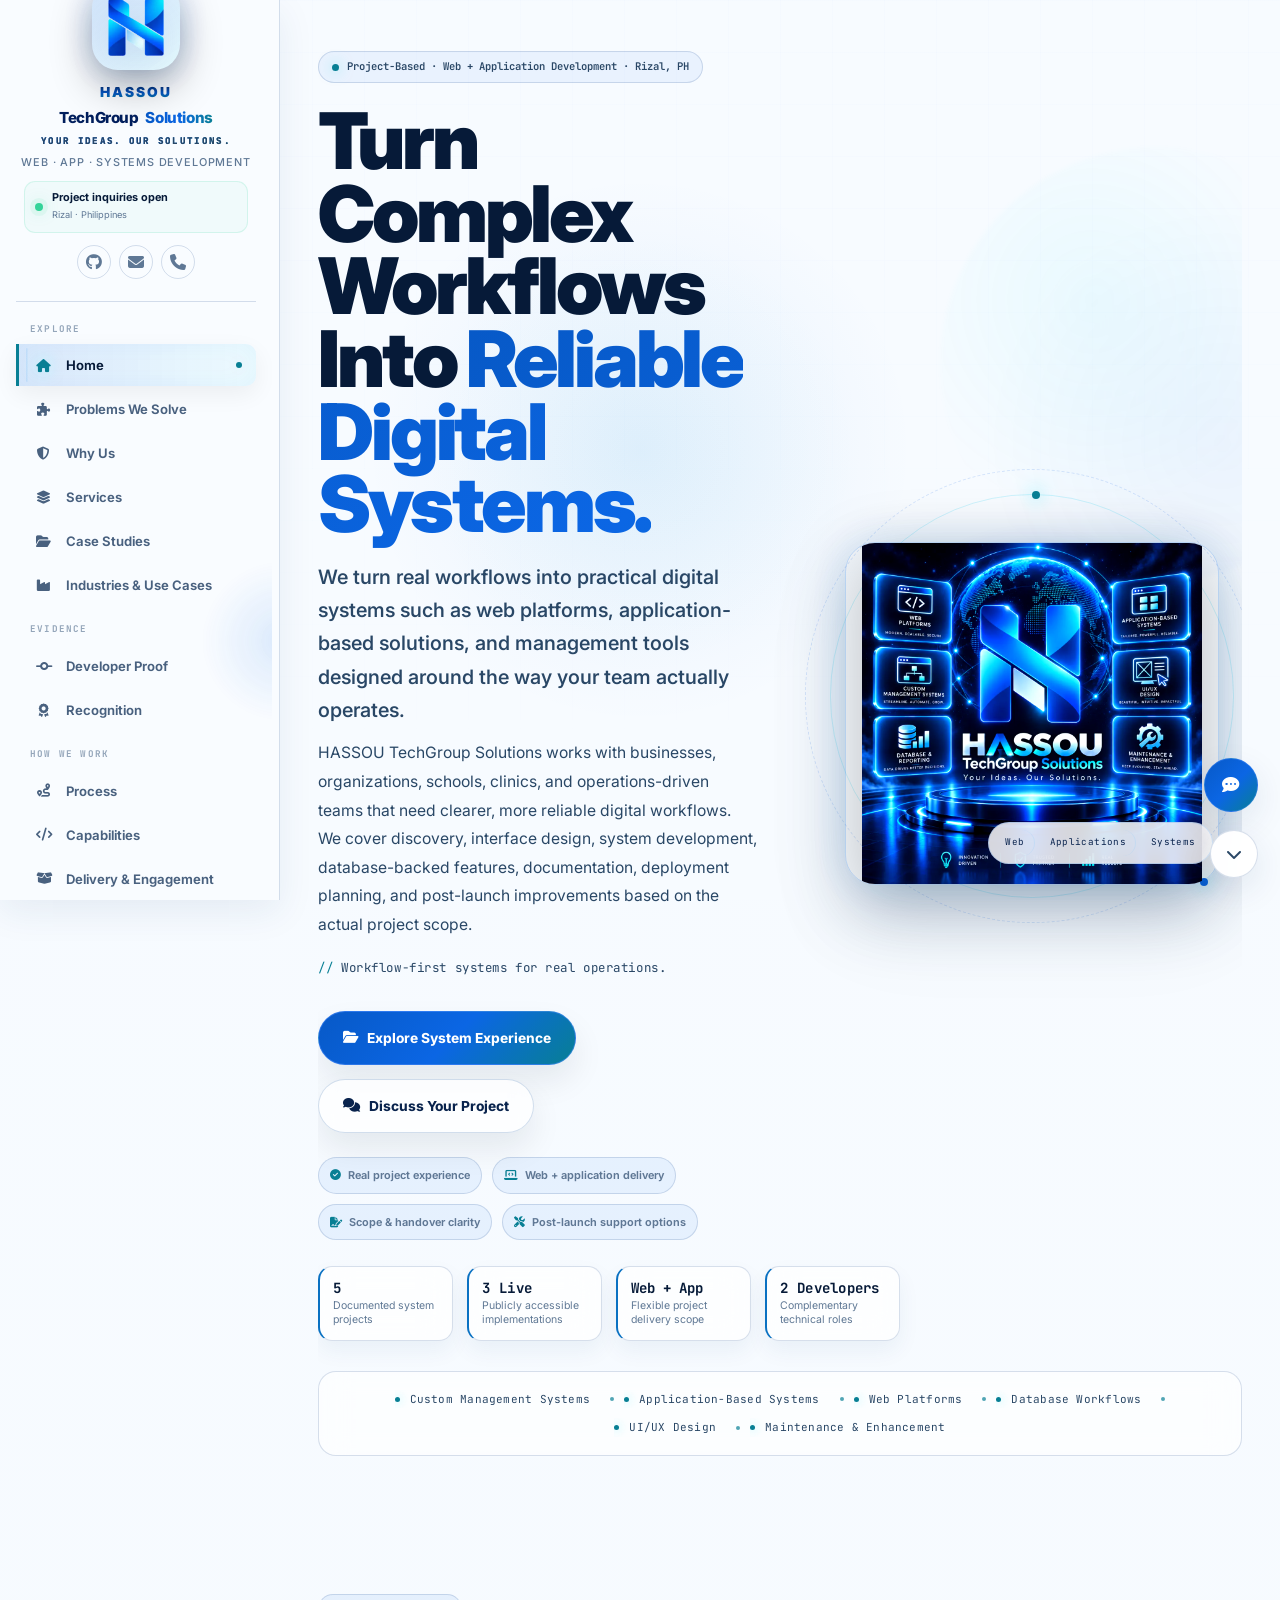
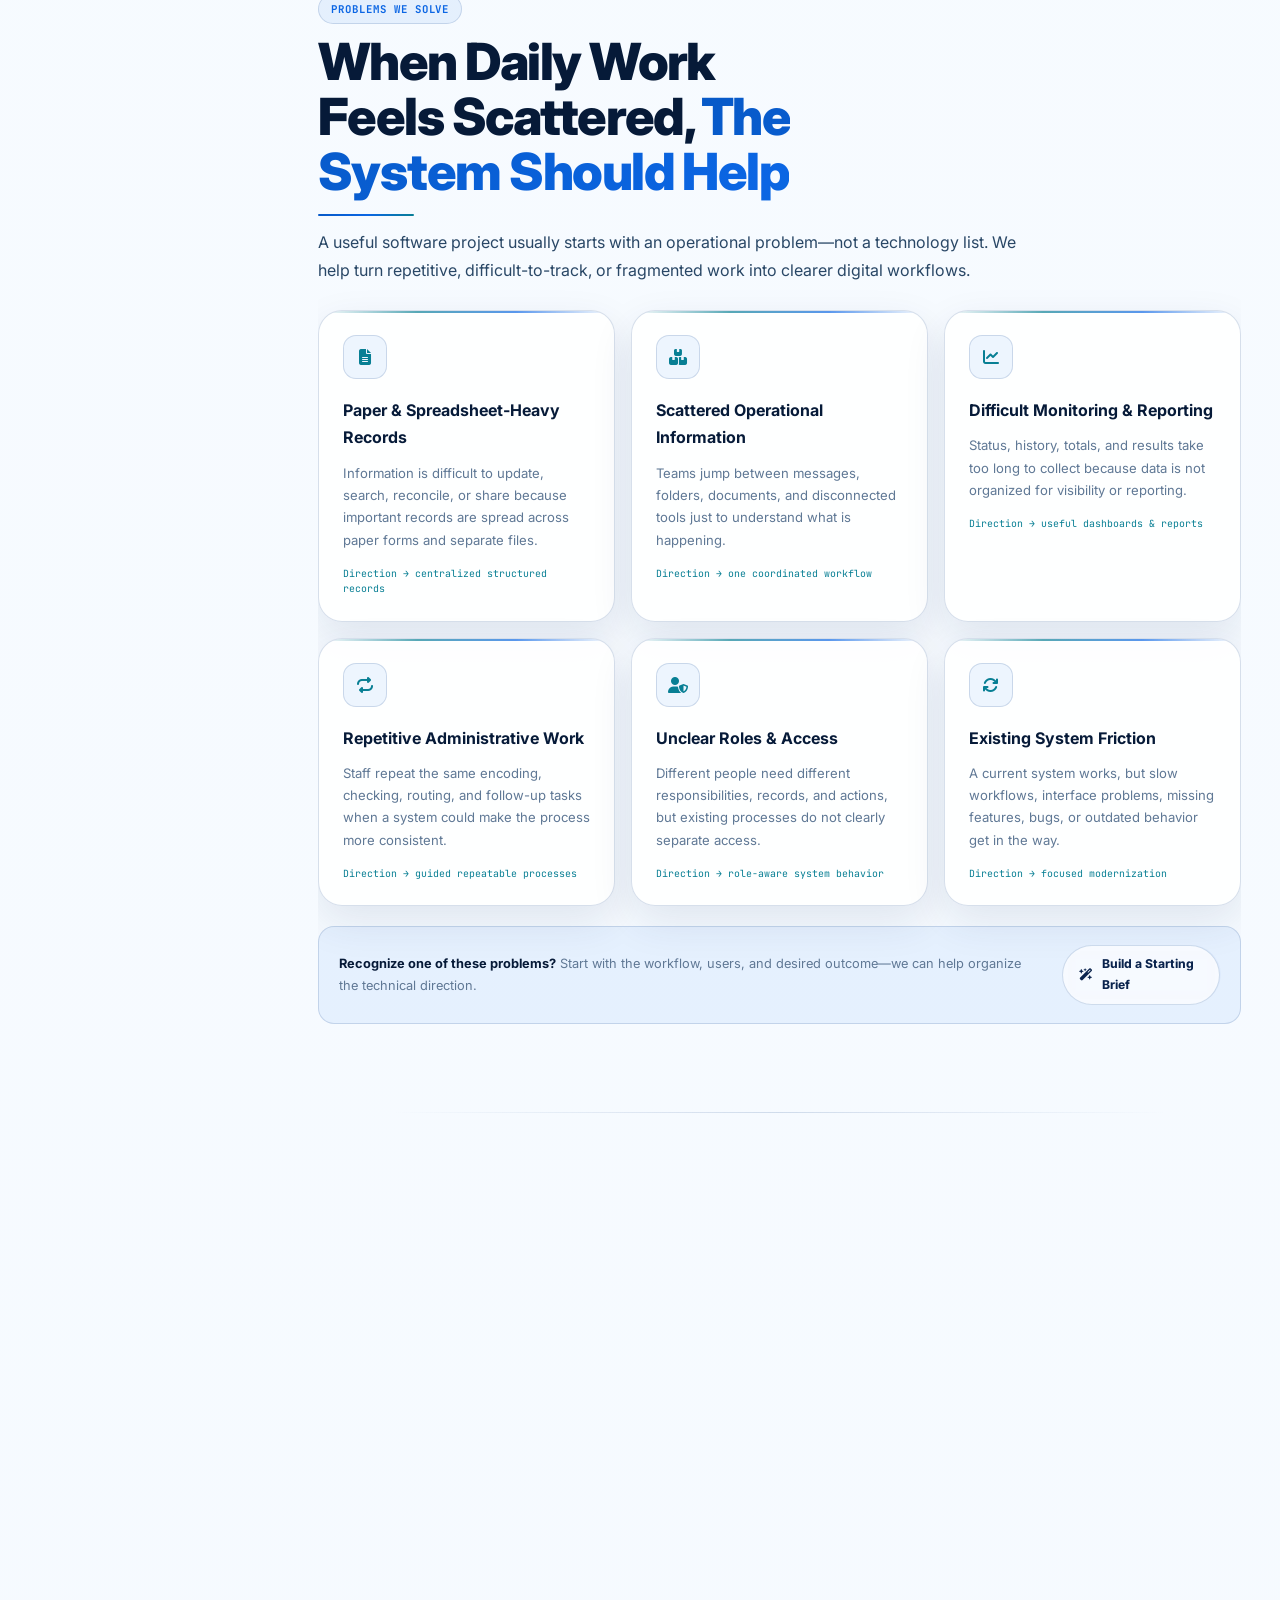
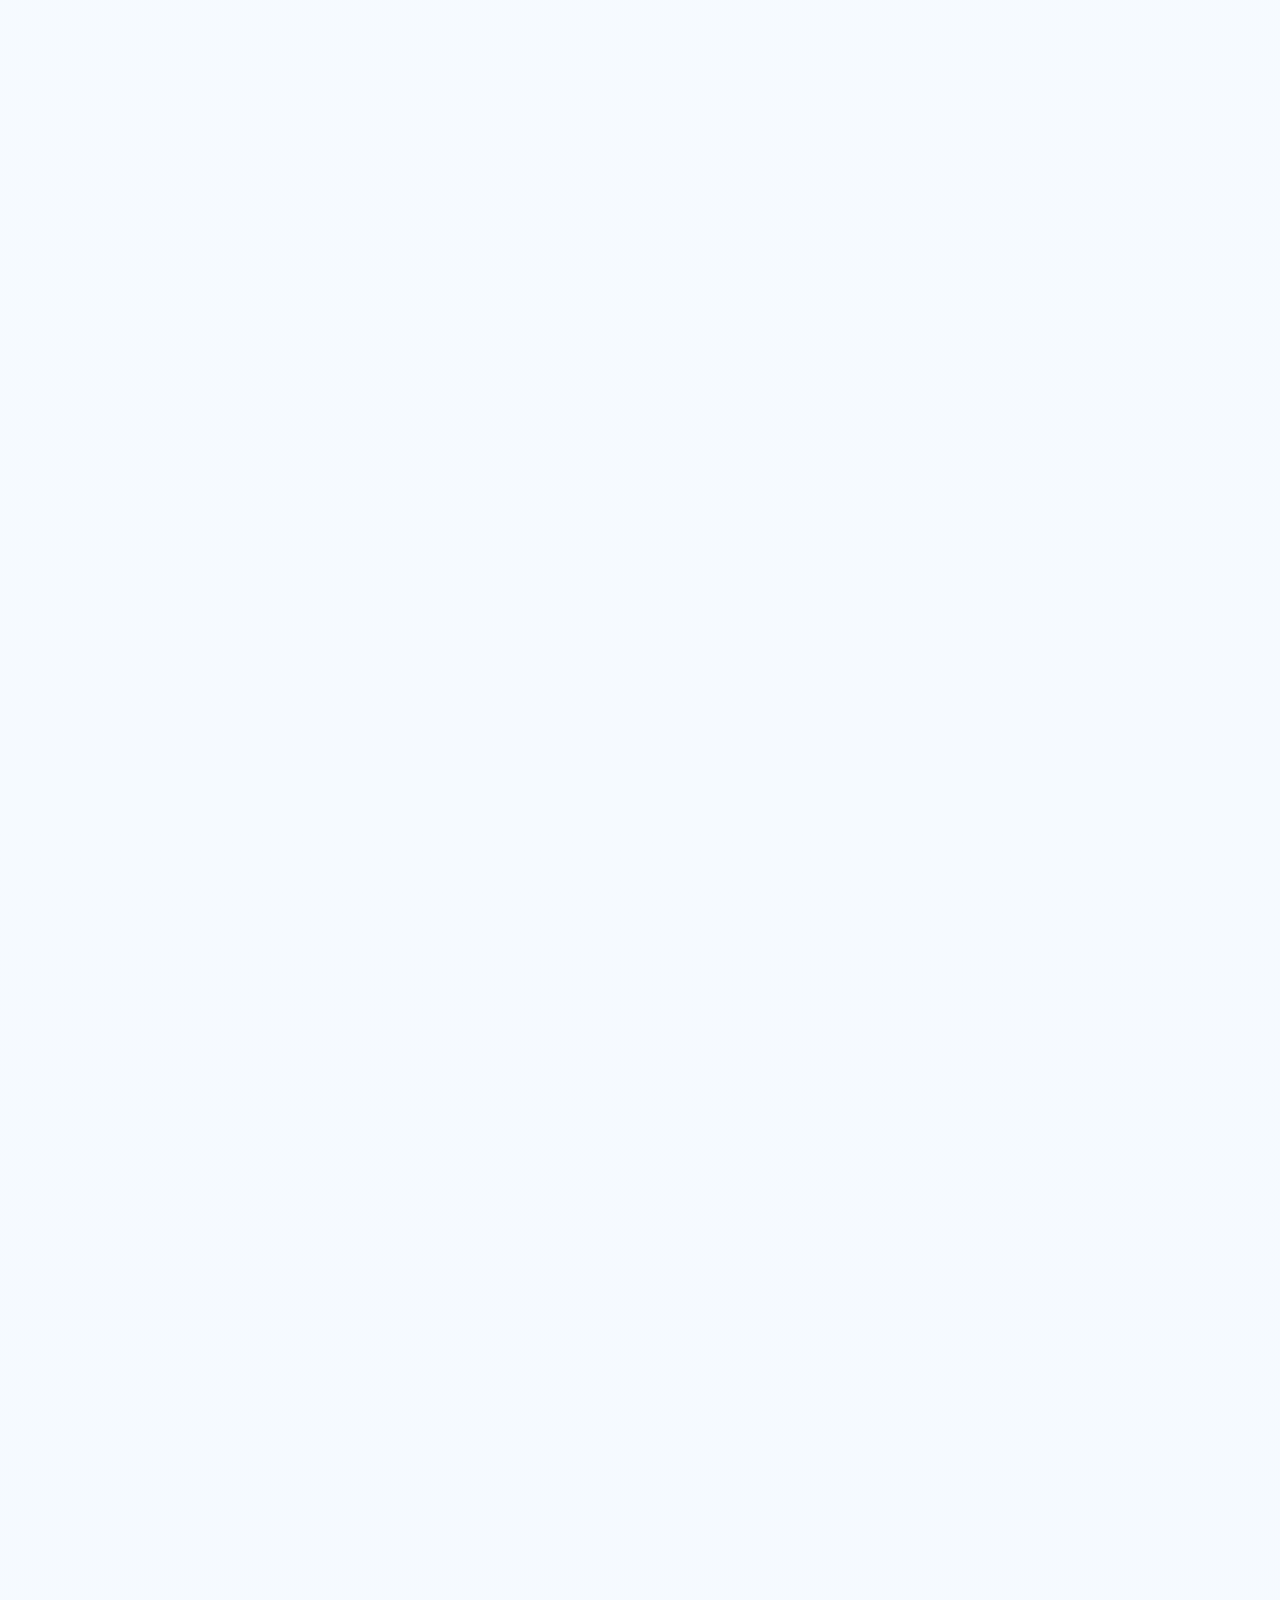
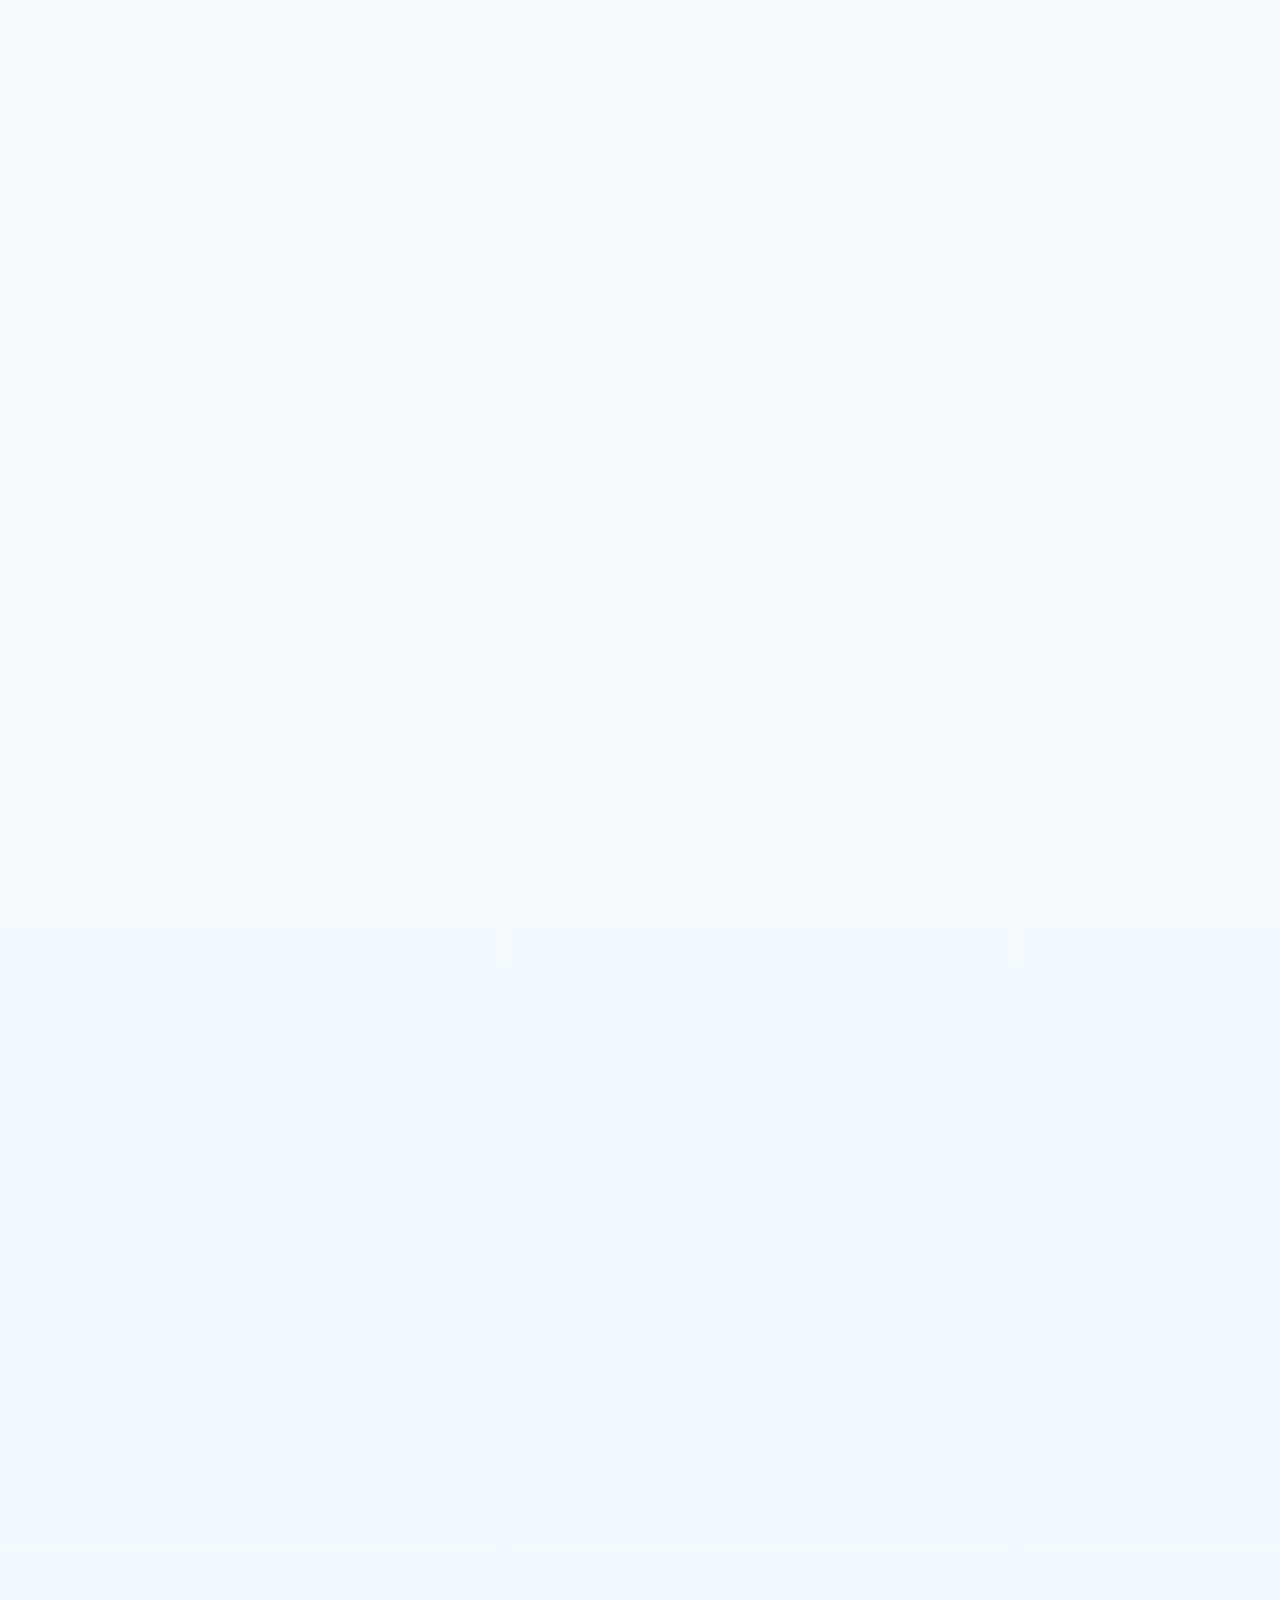
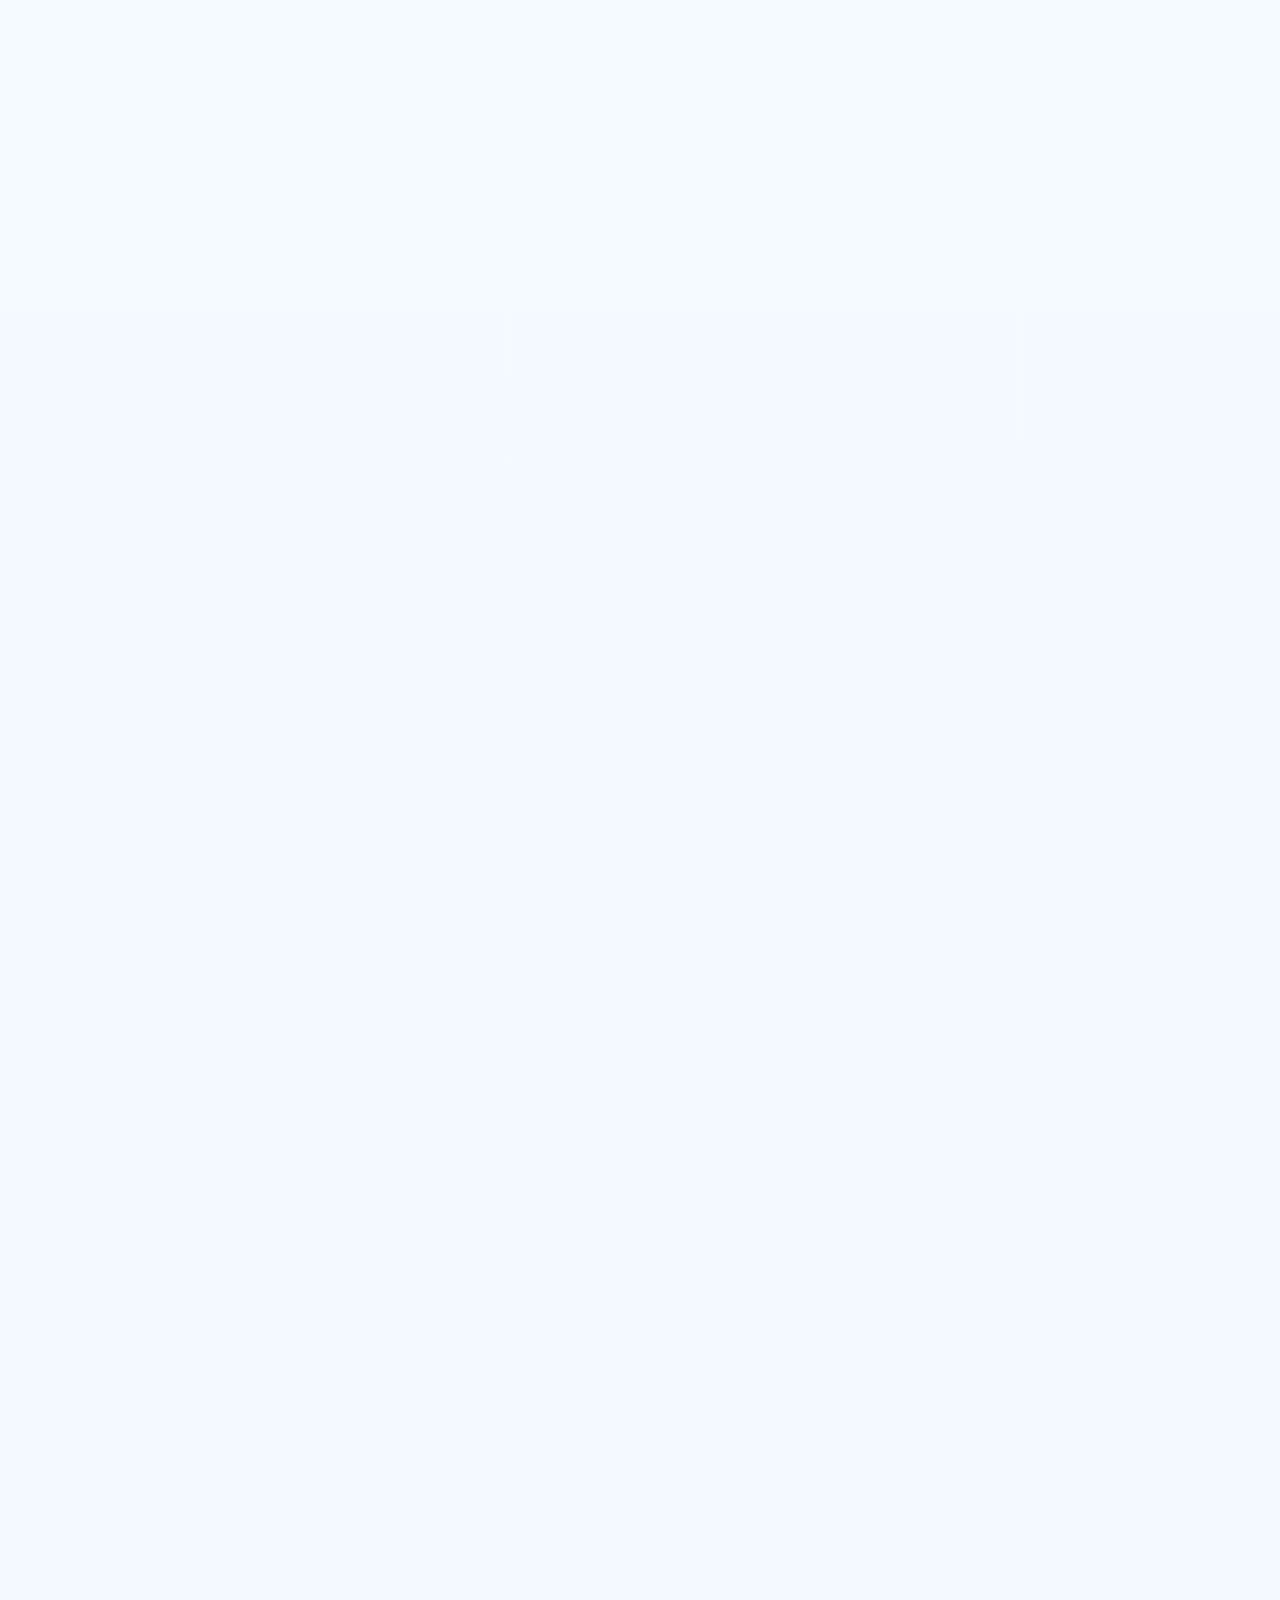
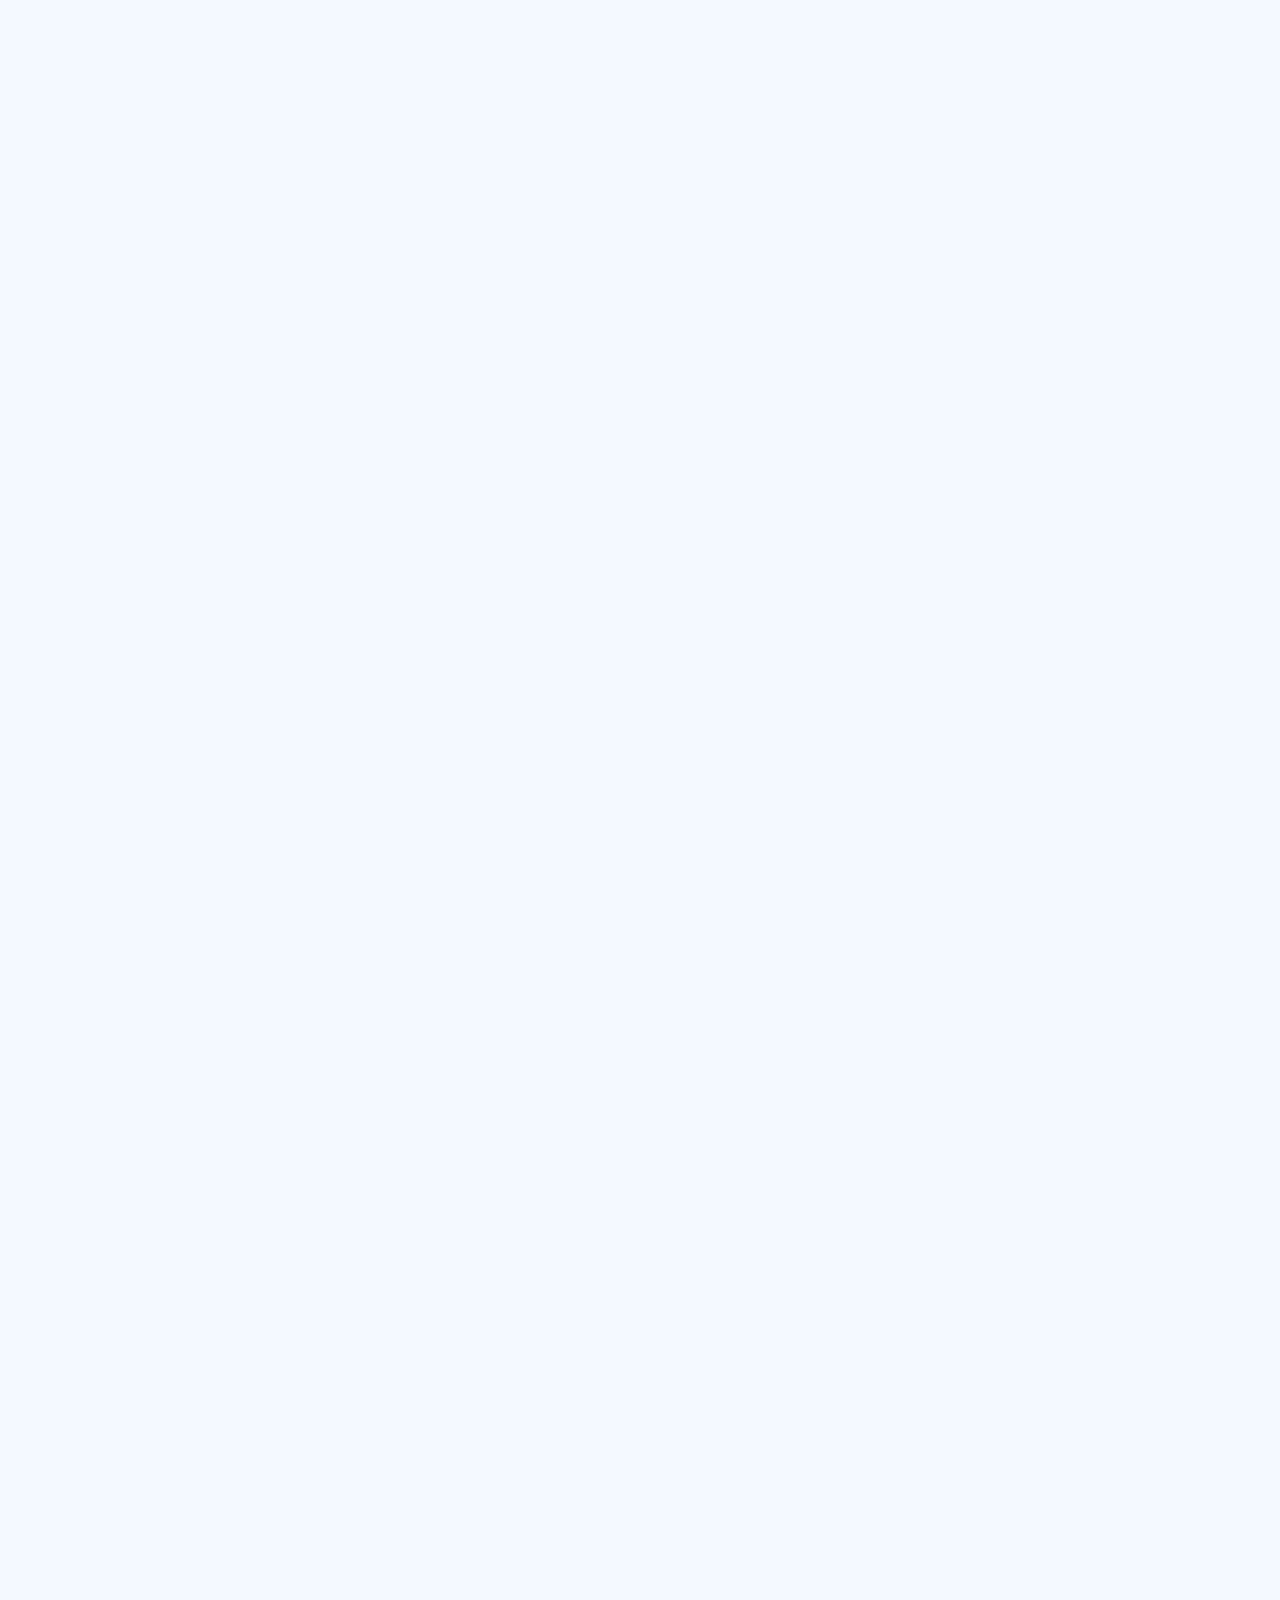
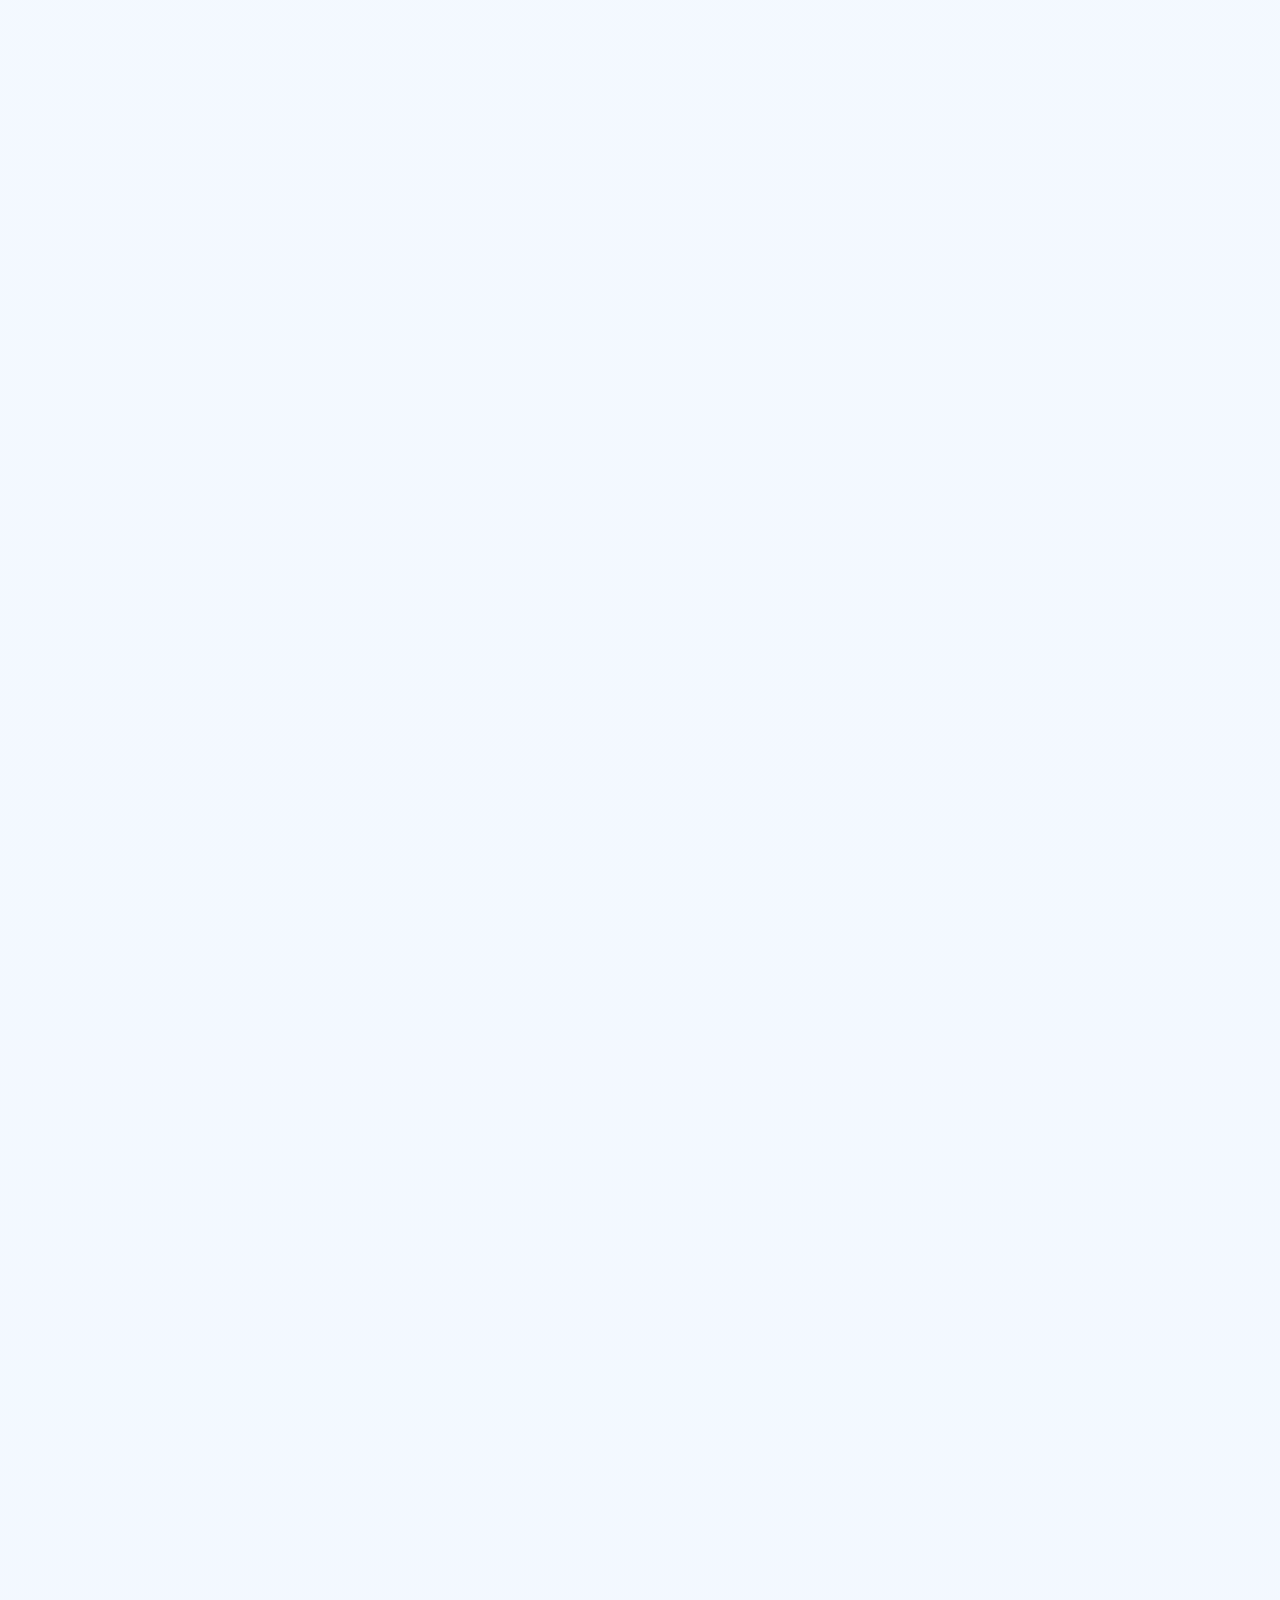
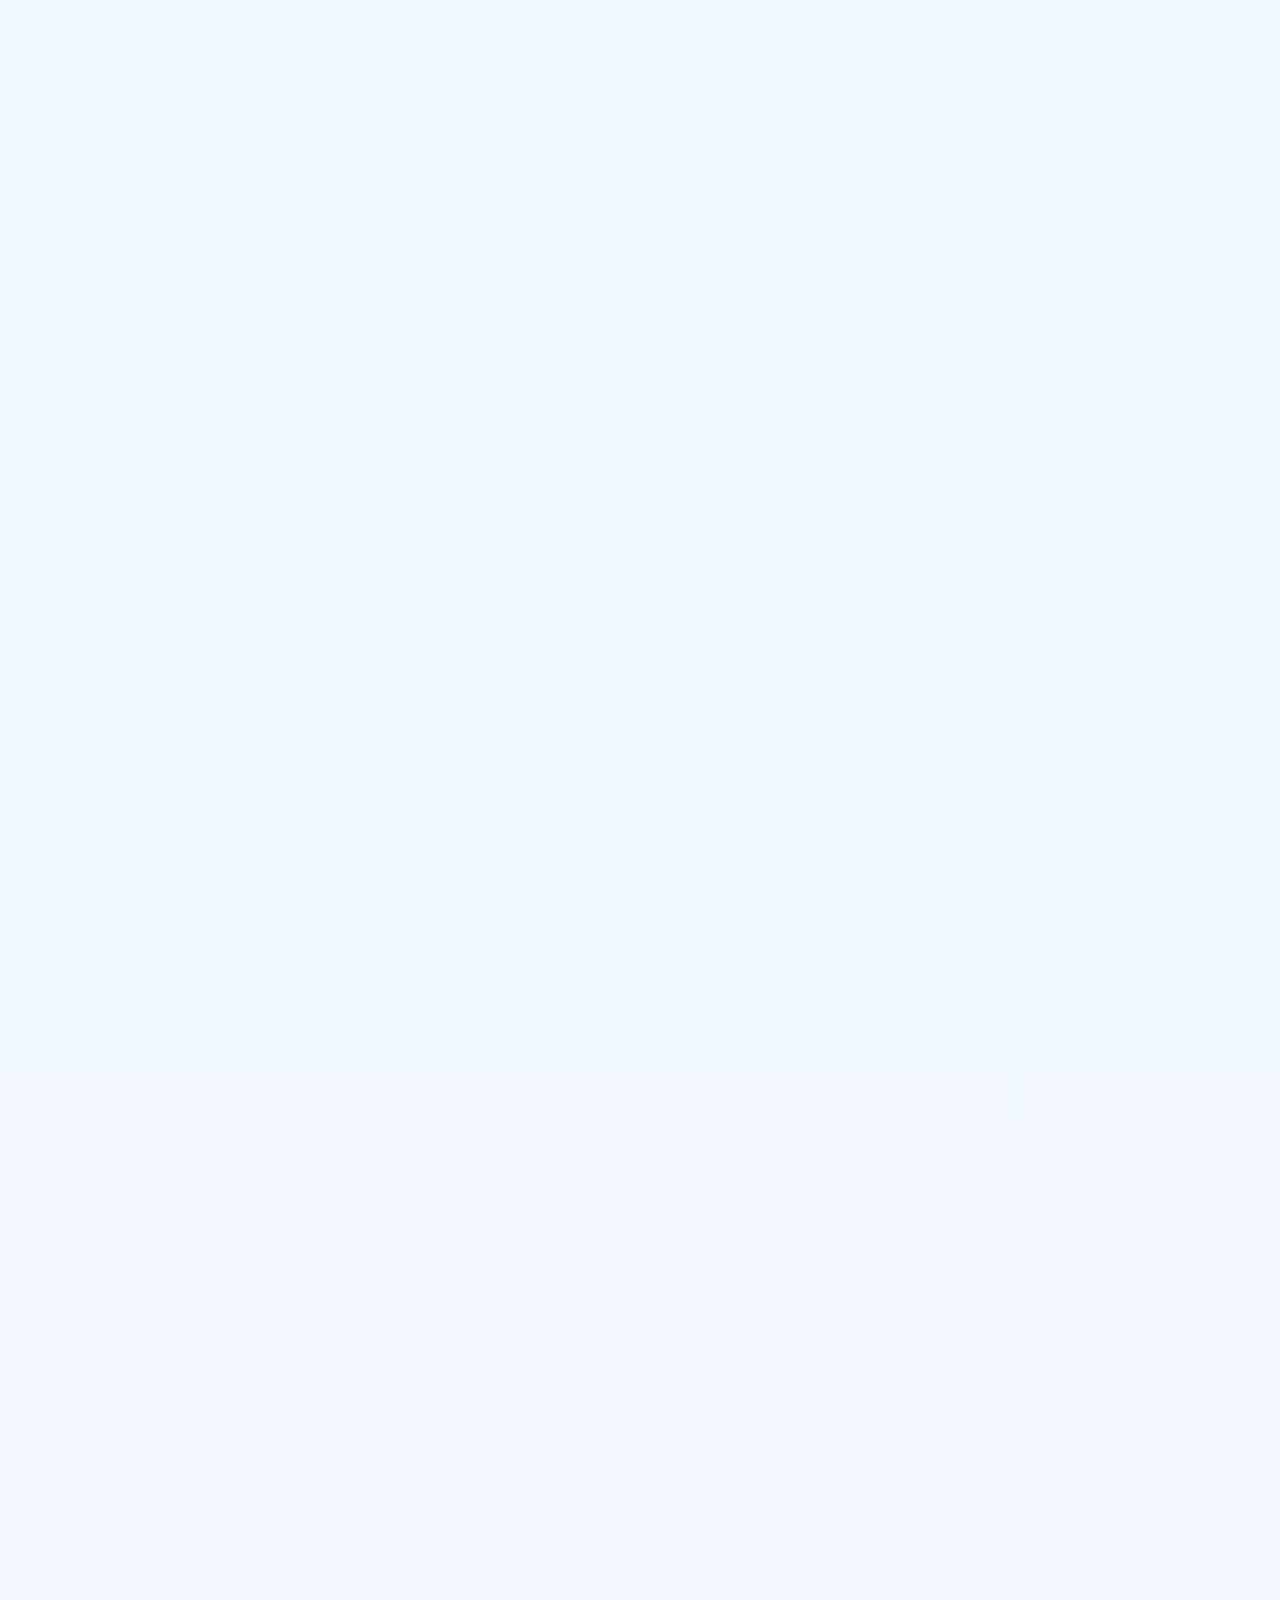
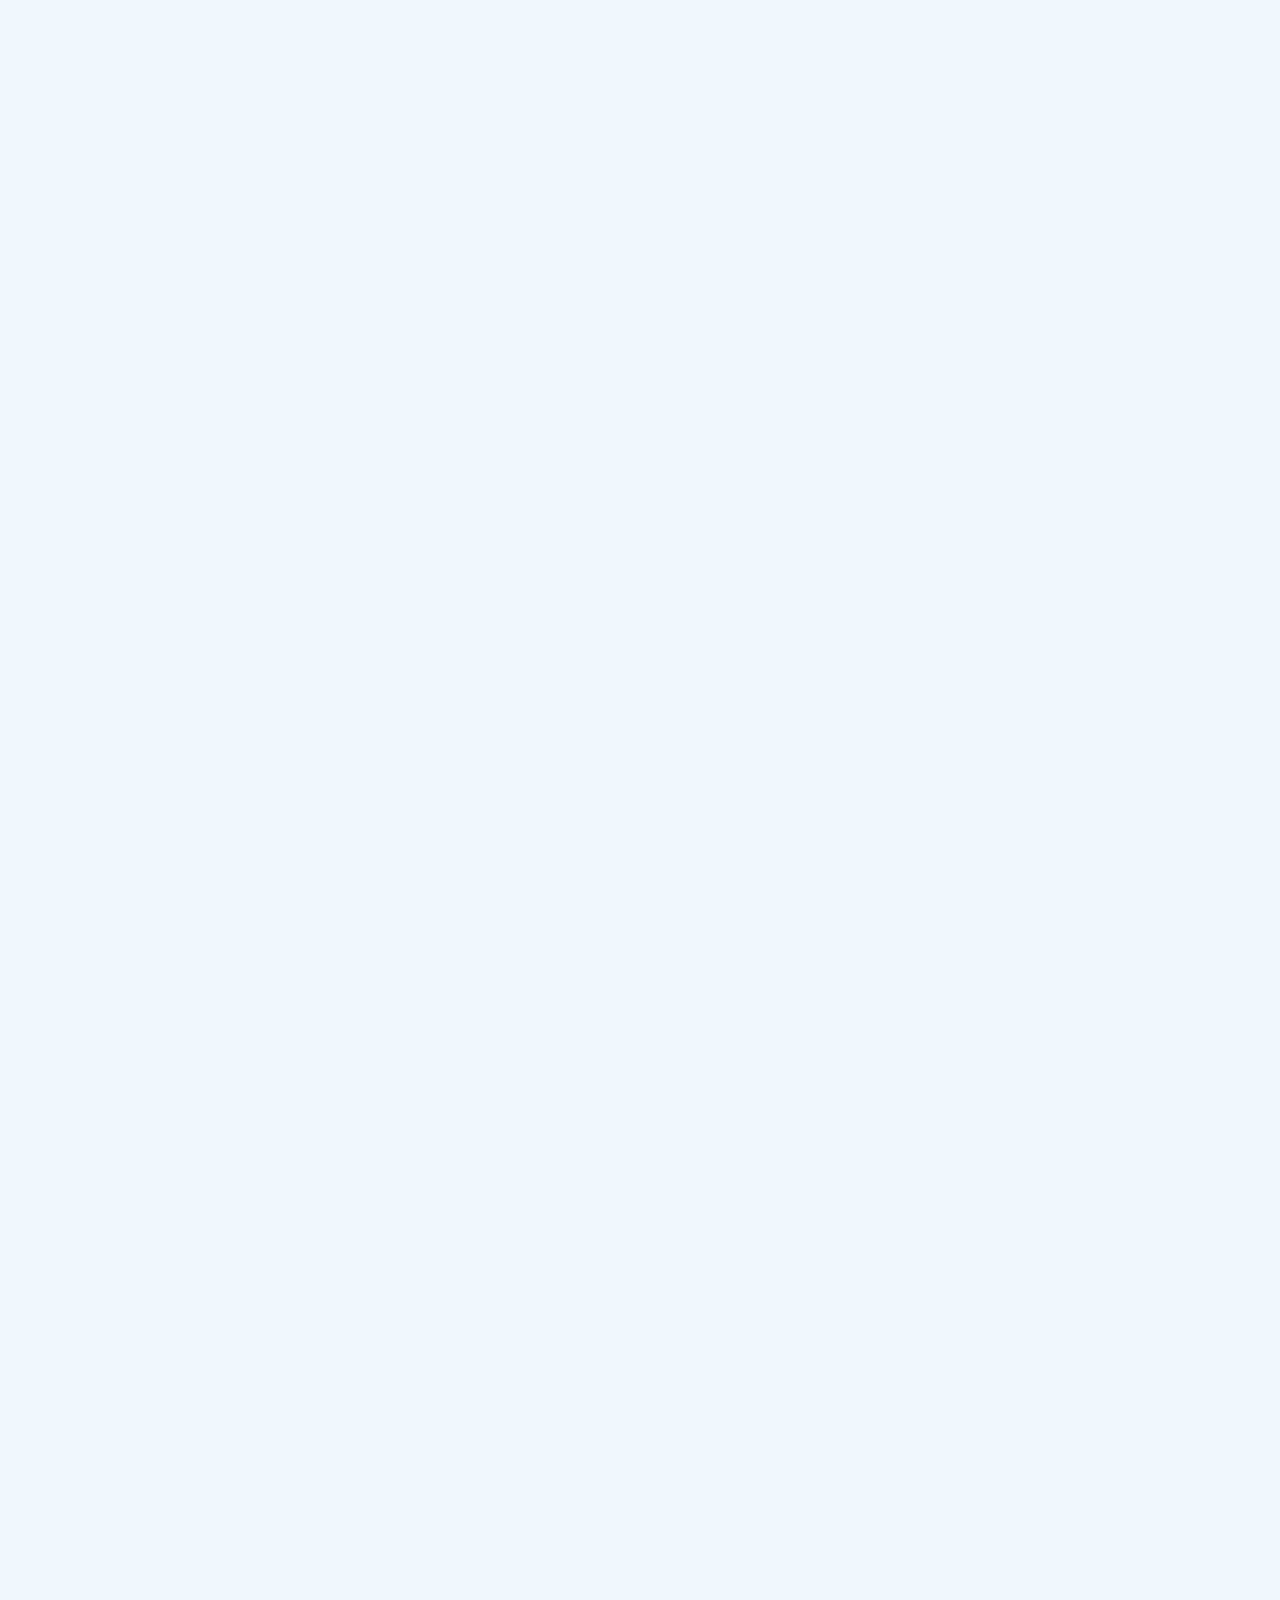
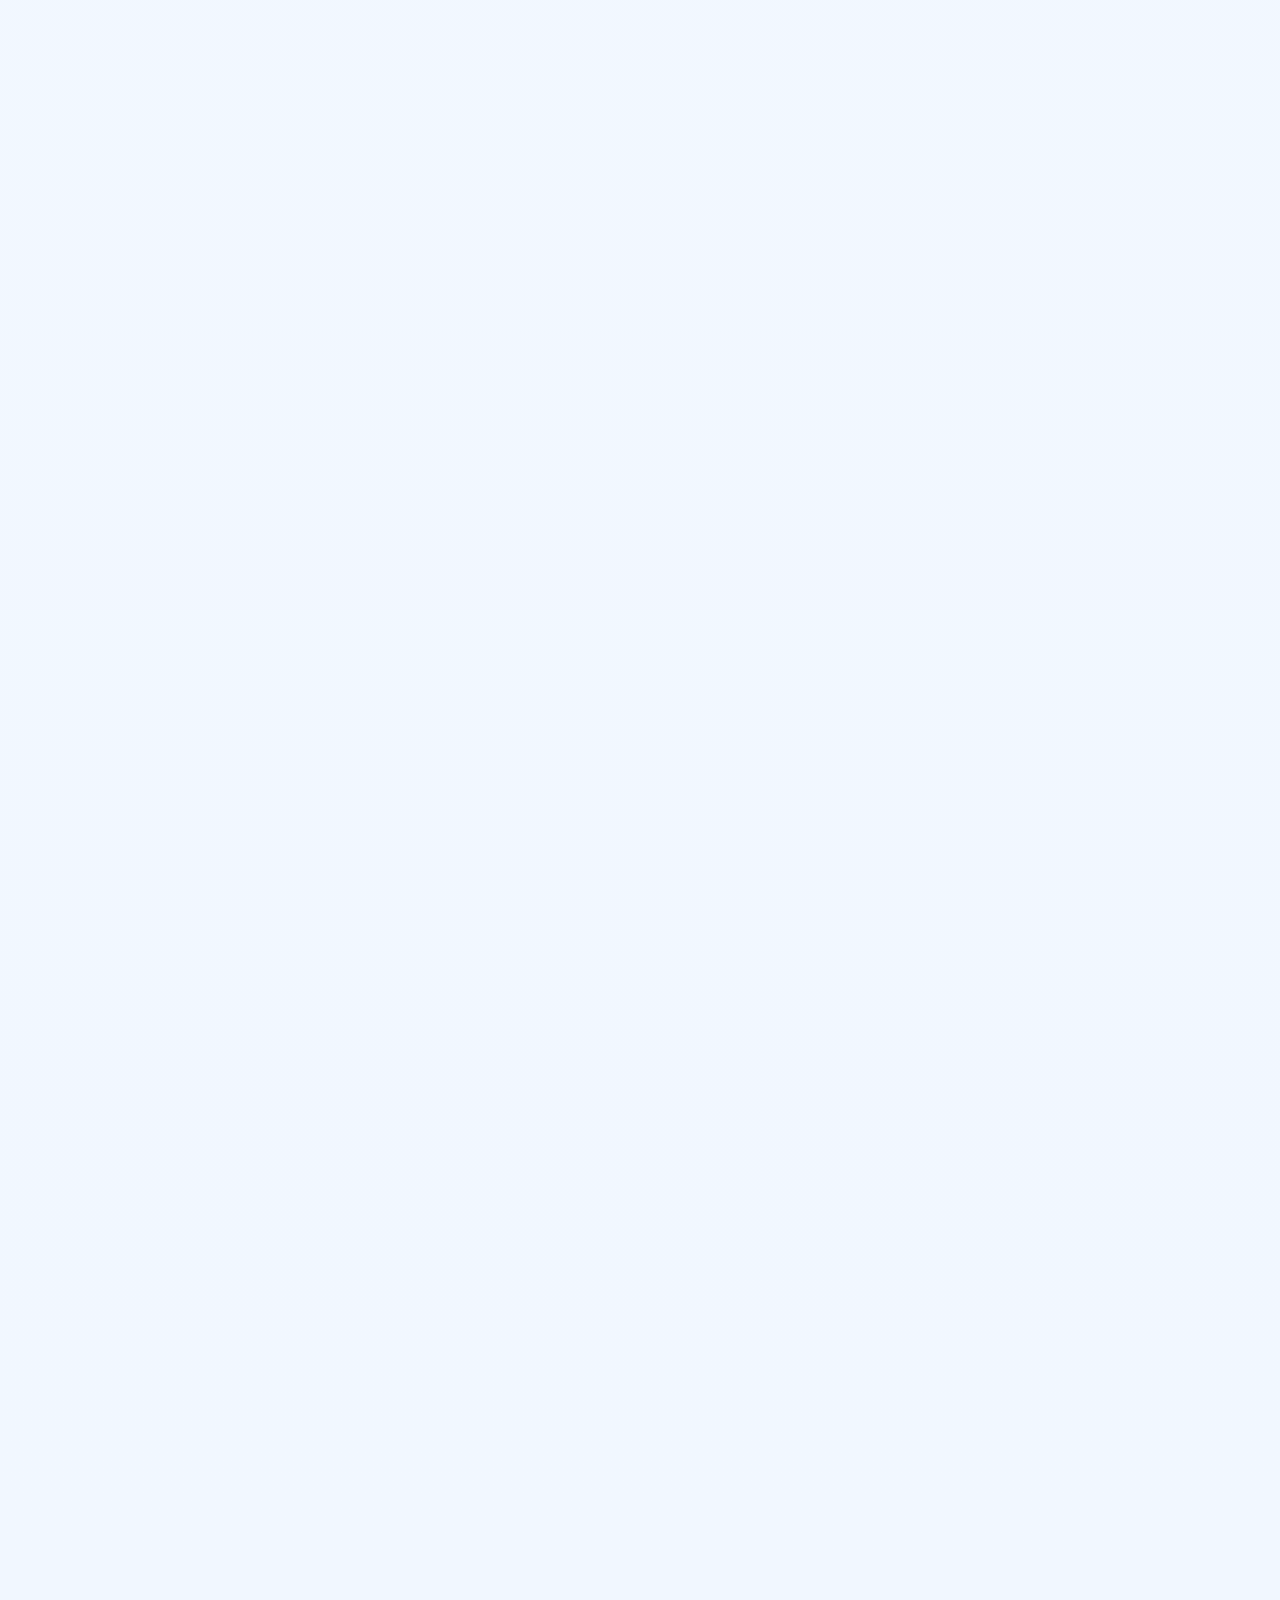
==== commit df0bd746: "Add files via upload" ====
--- a/index.html
+++ b/index.html
@@ -169,6 +169,7 @@
 <div class="proof-item"><strong>Web + App</strong><span>Flexible project delivery scope</span></div>
 <div class="proof-item"><strong data-count="2" data-suffix=" Developers">2 Developers</strong><span>Complementary technical roles</span></div>
 </div>
+</div>
 <div aria-label="HASSOU TechGroup Solutions development visualization" class="hero-image">
 <div class="hero-image-wrapper" id="heroVisual">
 <div aria-hidden="true" class="hero-glow"></div>
@@ -546,9 +547,9 @@
 </section>
 <footer class="site-footer">
 <div class="footer-brand footer-brand-hassou">
-<a class="footer-lockup" href="#hero" aria-label="HASSOU TechGroup Solutions home">
-<img class="footer-lockup-img footer-lockup-dark" alt="HASSOU TechGroup Solutions · Your Ideas. Our Solutions." decoding="async" loading="lazy" src="images/hassou-lockup-clean.webp"/>
-<img class="footer-lockup-img footer-lockup-light" alt="" aria-hidden="true" decoding="async" loading="lazy" src="images/hassou-lockup-clean.webp"/>
+<a class="footer-brand-identity" href="#hero" aria-label="HASSOU TechGroup Solutions home">
+<img class="footer-brand-mark" src="images/hassou-mark-clean.webp" alt="" aria-hidden="true" decoding="async" loading="lazy"/>
+<span class="footer-brand-words"><strong>HASSOU</strong><b><span>TechGroup</span> <em>Solutions</em></b><small>Your Ideas. Our Solutions.</small></span>
 </a>
 <p>Practical web, application, database, and custom management systems built around real operational workflows.</p>
 </div>
--- a/style.css
+++ b/style.css
@@ -8944,3 +8944,118 @@
         transform: none;
     }
 }
+
+/* ============================================================
+   V12.5.1 HOTFIX — HERO STRUCTURE + FOOTER BRAND READABILITY
+   Fixes the malformed hero grid introduced during the V12.4 refinement.
+   ============================================================ */
+.hero-container {
+    grid-template-columns: minmax(0, 1.08fr) minmax(420px, .92fr);
+    grid-template-areas: "copy visual";
+    align-items: center;
+}
+
+.hero-content {
+    grid-area: copy;
+    min-width: 0;
+    width: 100%;
+    display: block;
+}
+
+.hero-image {
+    grid-area: visual;
+    min-width: 0;
+    align-self: center;
+}
+
+.hero-content h1 {
+    width: 100%;
+    max-width: 780px;
+    overflow-wrap: normal;
+    word-break: normal;
+    hyphens: none;
+    text-wrap: balance;
+}
+
+.hero-sub,
+.hero-desc {
+    width: 100%;
+}
+
+.footer-brand-identity {
+    display: inline-flex;
+    align-items: center;
+    gap: 16px;
+    width: fit-content;
+    max-width: 100%;
+    color: var(--text-primary);
+    text-decoration: none;
+}
+
+.footer-brand-mark {
+    width: 76px;
+    height: 76px;
+    flex: 0 0 76px;
+    object-fit: contain;
+    filter: drop-shadow(0 10px 22px rgba(11,102,228,.22));
+    transition: transform .25s ease, filter .25s ease;
+}
+
+.footer-brand-identity:hover .footer-brand-mark {
+    transform: translateY(-2px) scale(1.025);
+    filter: drop-shadow(0 14px 26px rgba(11,102,228,.30));
+}
+
+.footer-brand-words {
+    display: grid;
+    gap: 3px;
+    min-width: 0;
+}
+
+.footer-brand-words strong {
+    color: var(--text-primary);
+    font-family: var(--font-mono);
+    font-size: .78rem;
+    letter-spacing: .14em;
+}
+
+.footer-brand-words b {
+    color: var(--text-primary);
+    font-size: 1.1rem;
+    line-height: 1.08;
+}
+
+.footer-brand-words b em {
+    color: var(--accent-1-bright);
+    font-style: normal;
+}
+
+.footer-brand-words small {
+    color: var(--accent-2-bright);
+    font-family: var(--font-mono);
+    font-size: .58rem;
+    font-weight: 700;
+    letter-spacing: .10em;
+    text-transform: uppercase;
+}
+
+@media (max-width: 1180px) {
+    .hero-container {
+        grid-template-columns: 1fr;
+        grid-template-areas:
+            "visual"
+            "copy";
+    }
+}
+
+@media (max-width: 640px) {
+    .footer-brand-mark {
+        width: 64px;
+        height: 64px;
+        flex-basis: 64px;
+    }
+
+    .footer-brand-words b {
+        font-size: 1rem;
+    }
+}
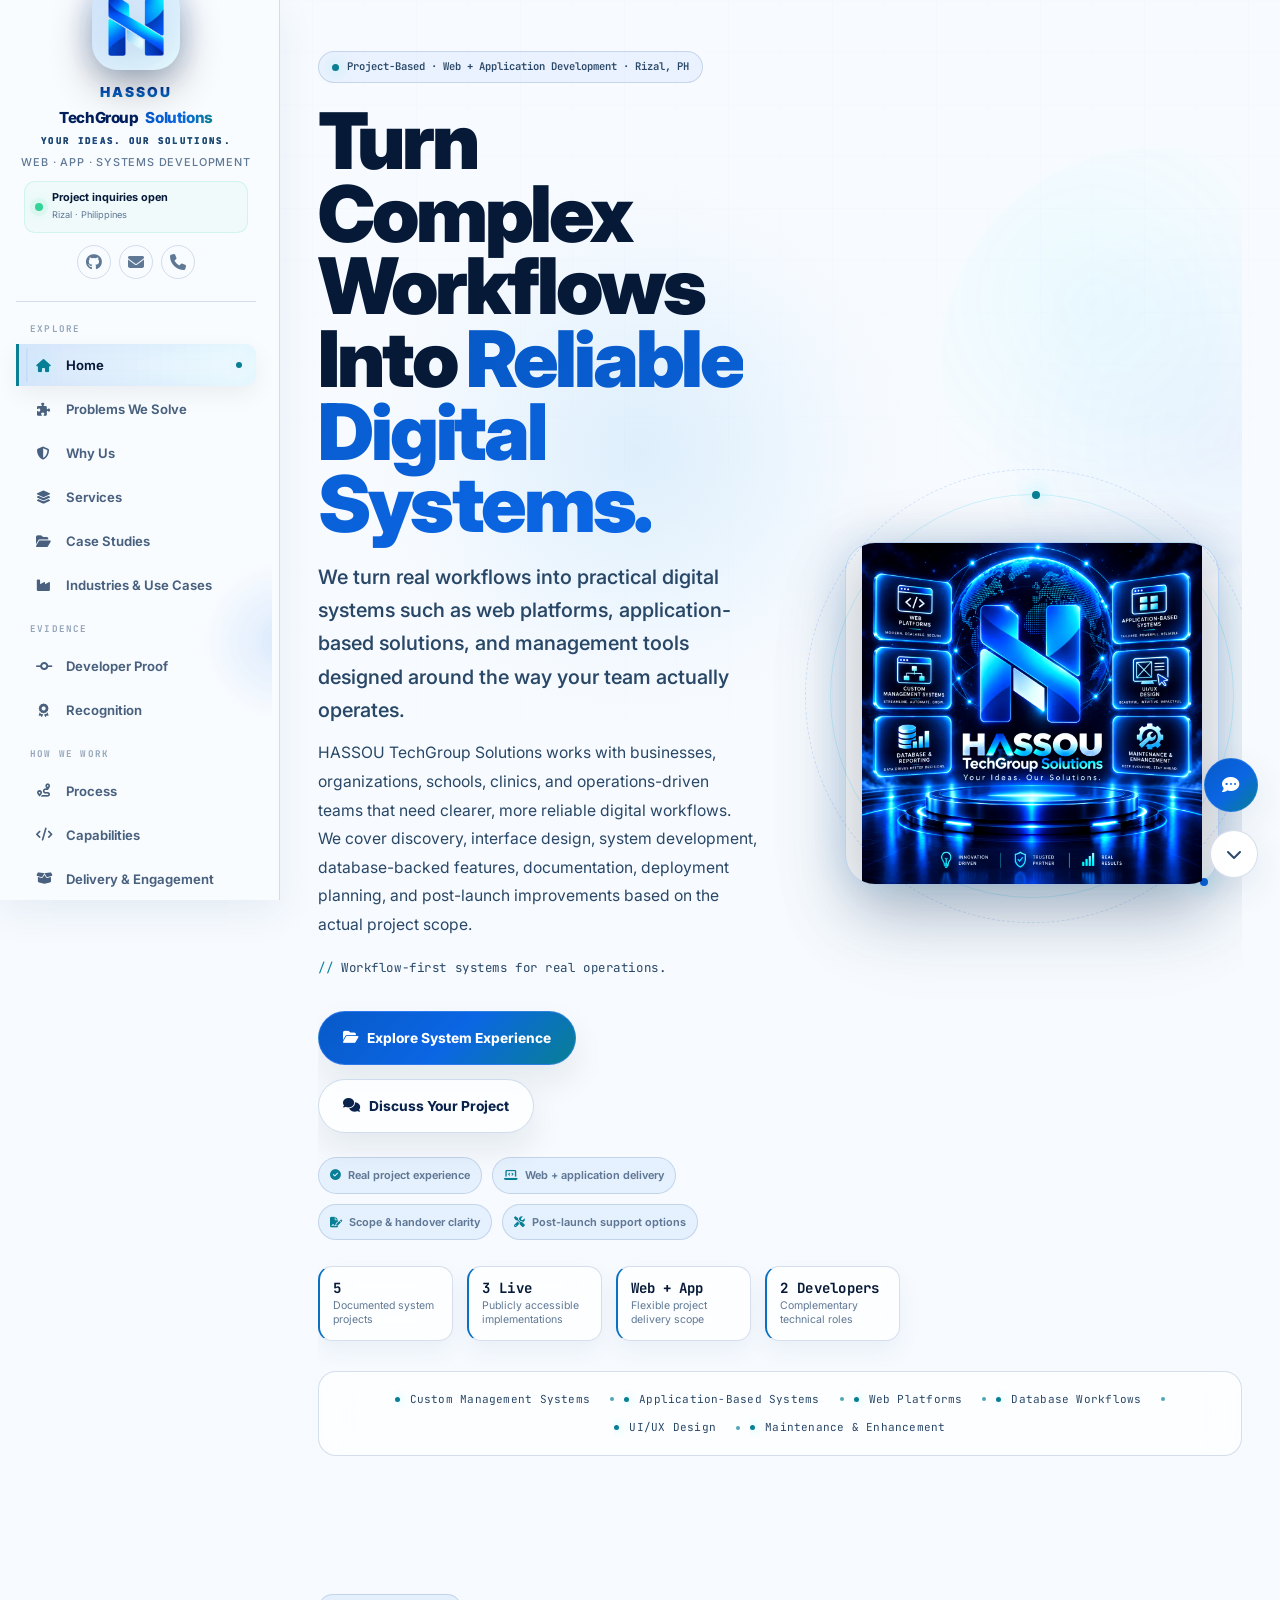
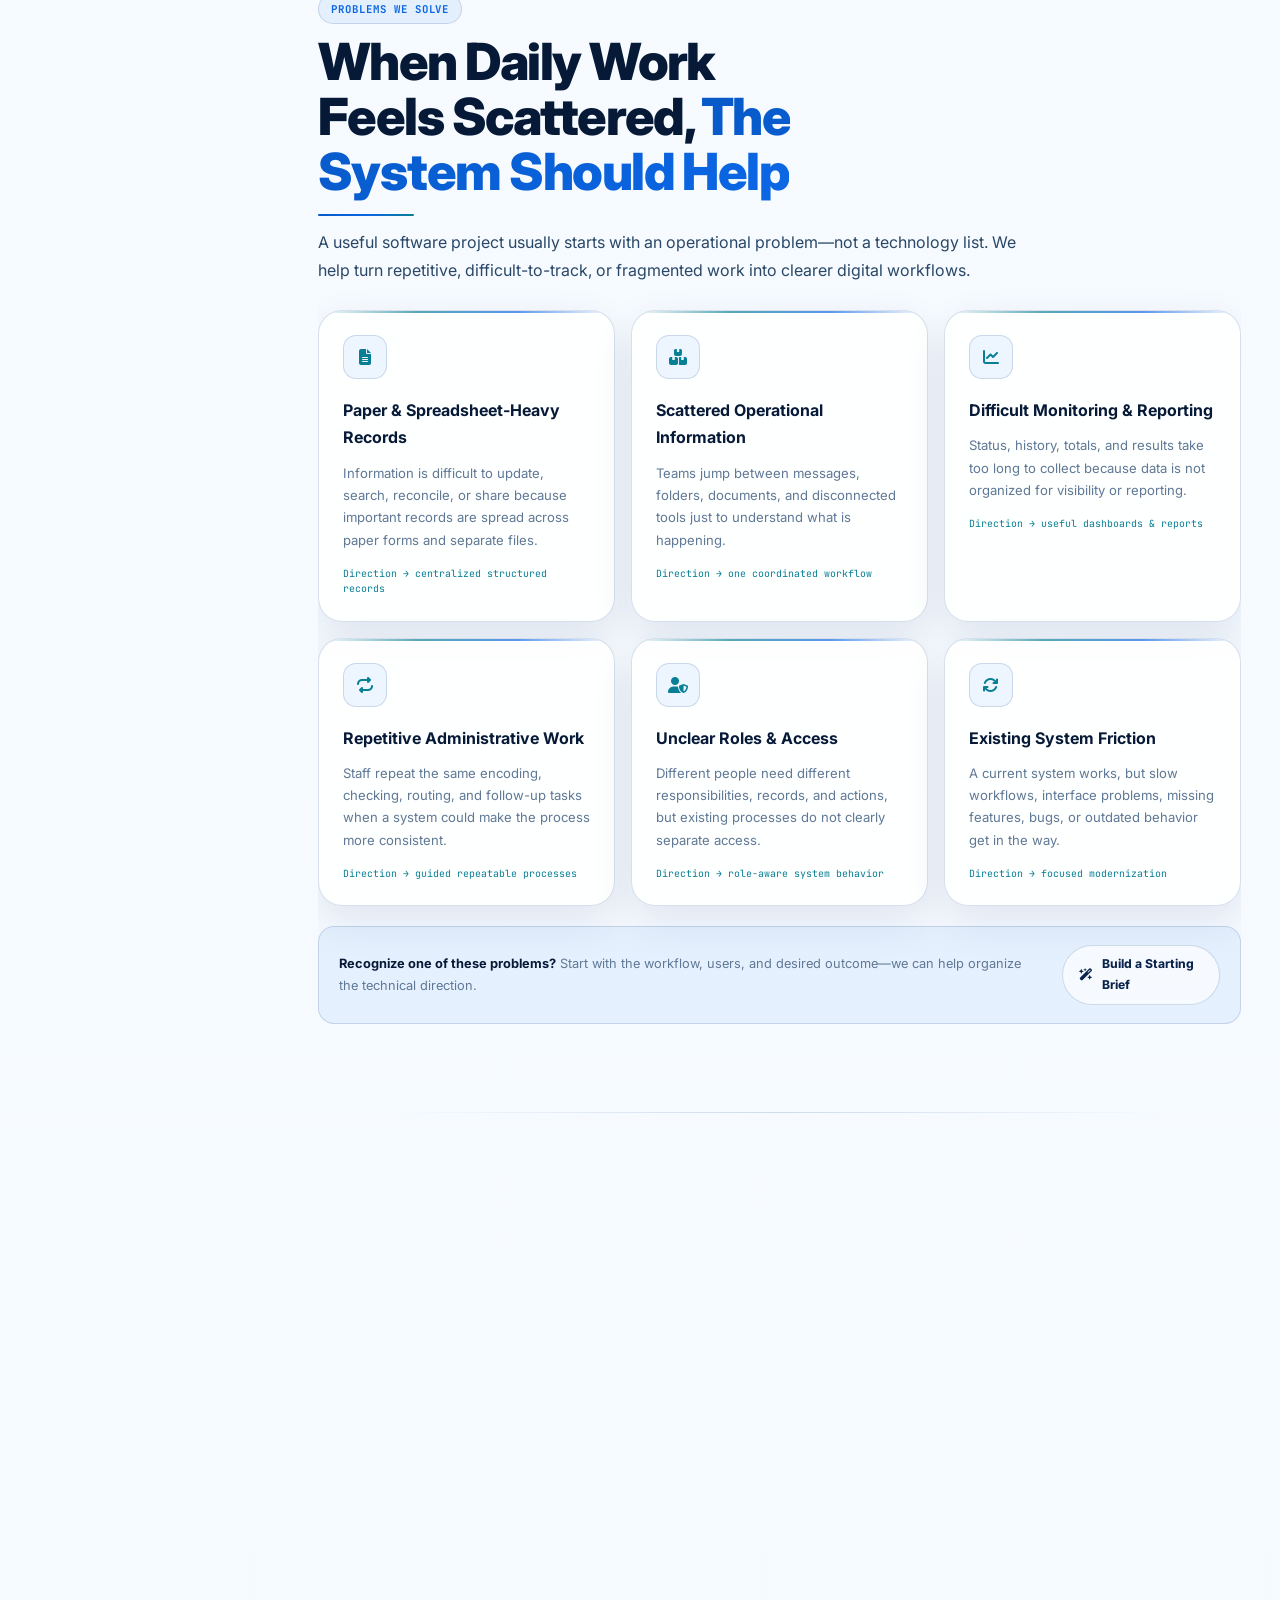
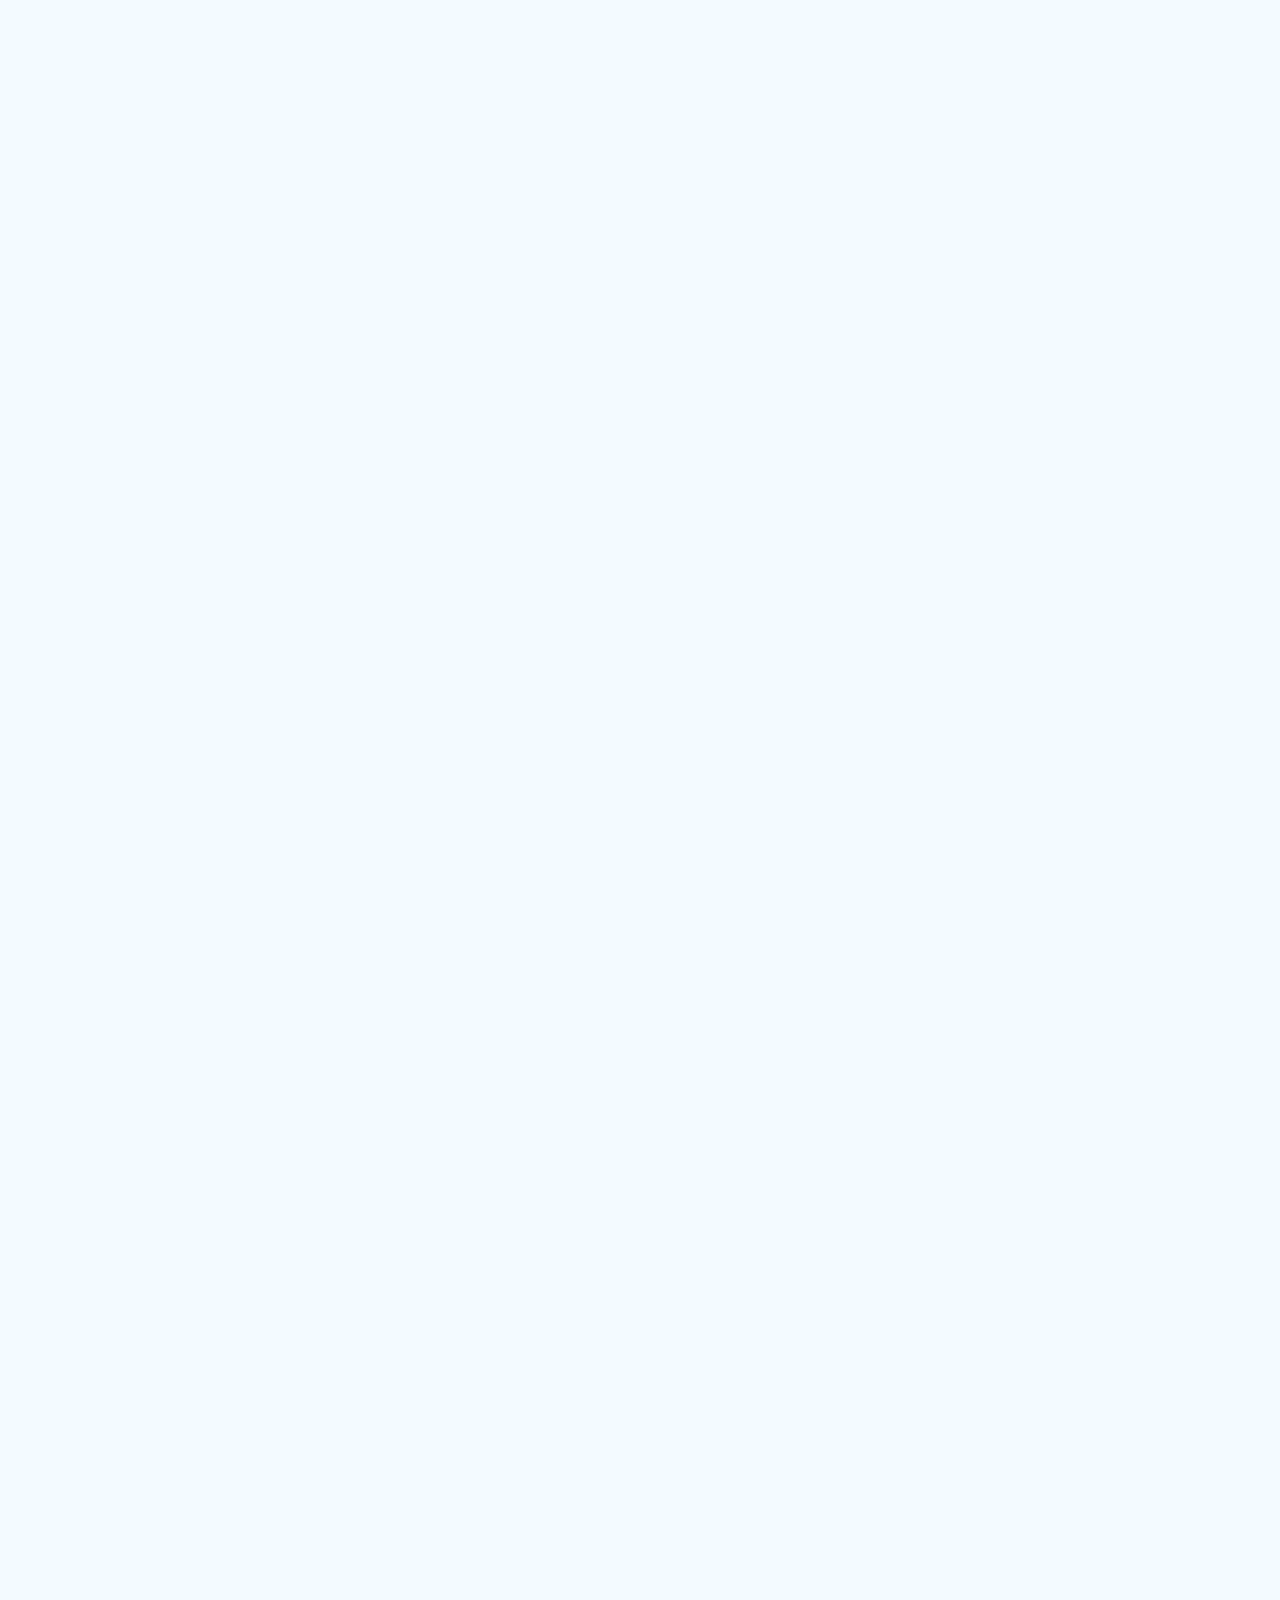
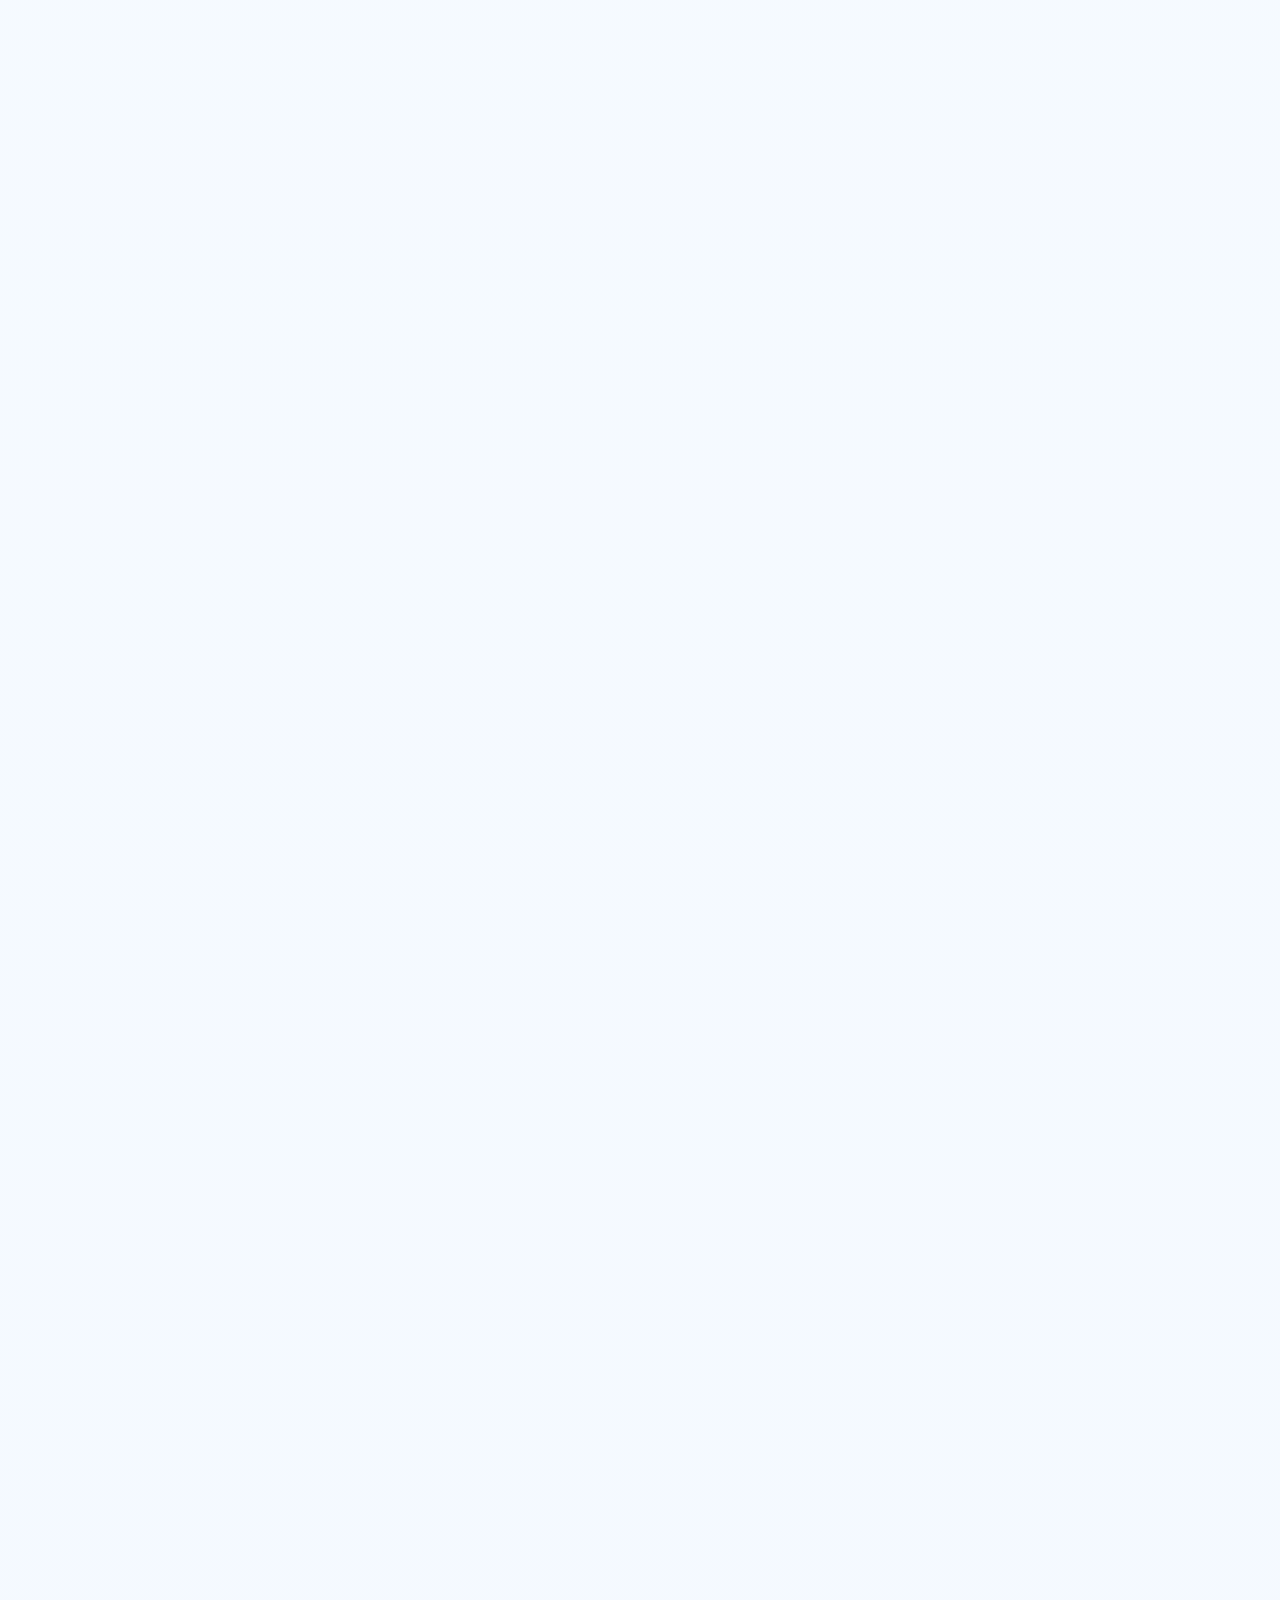
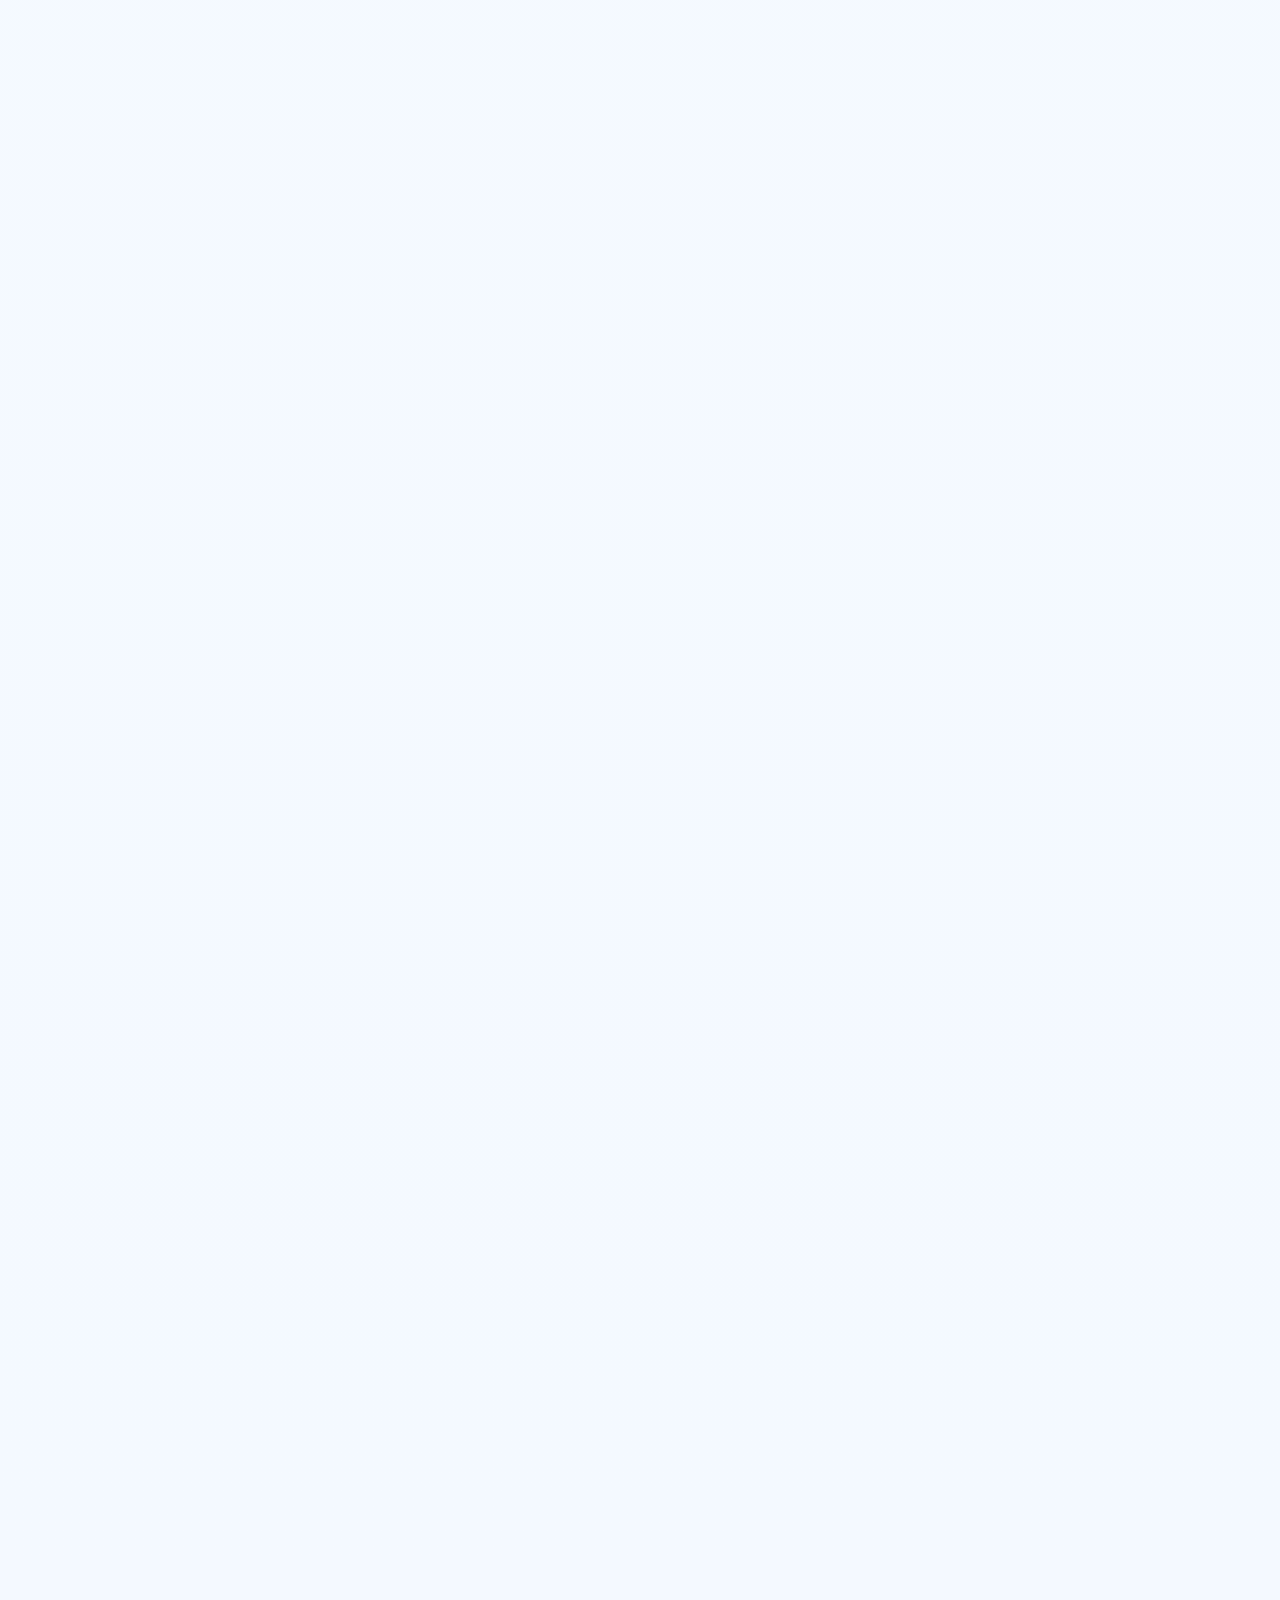
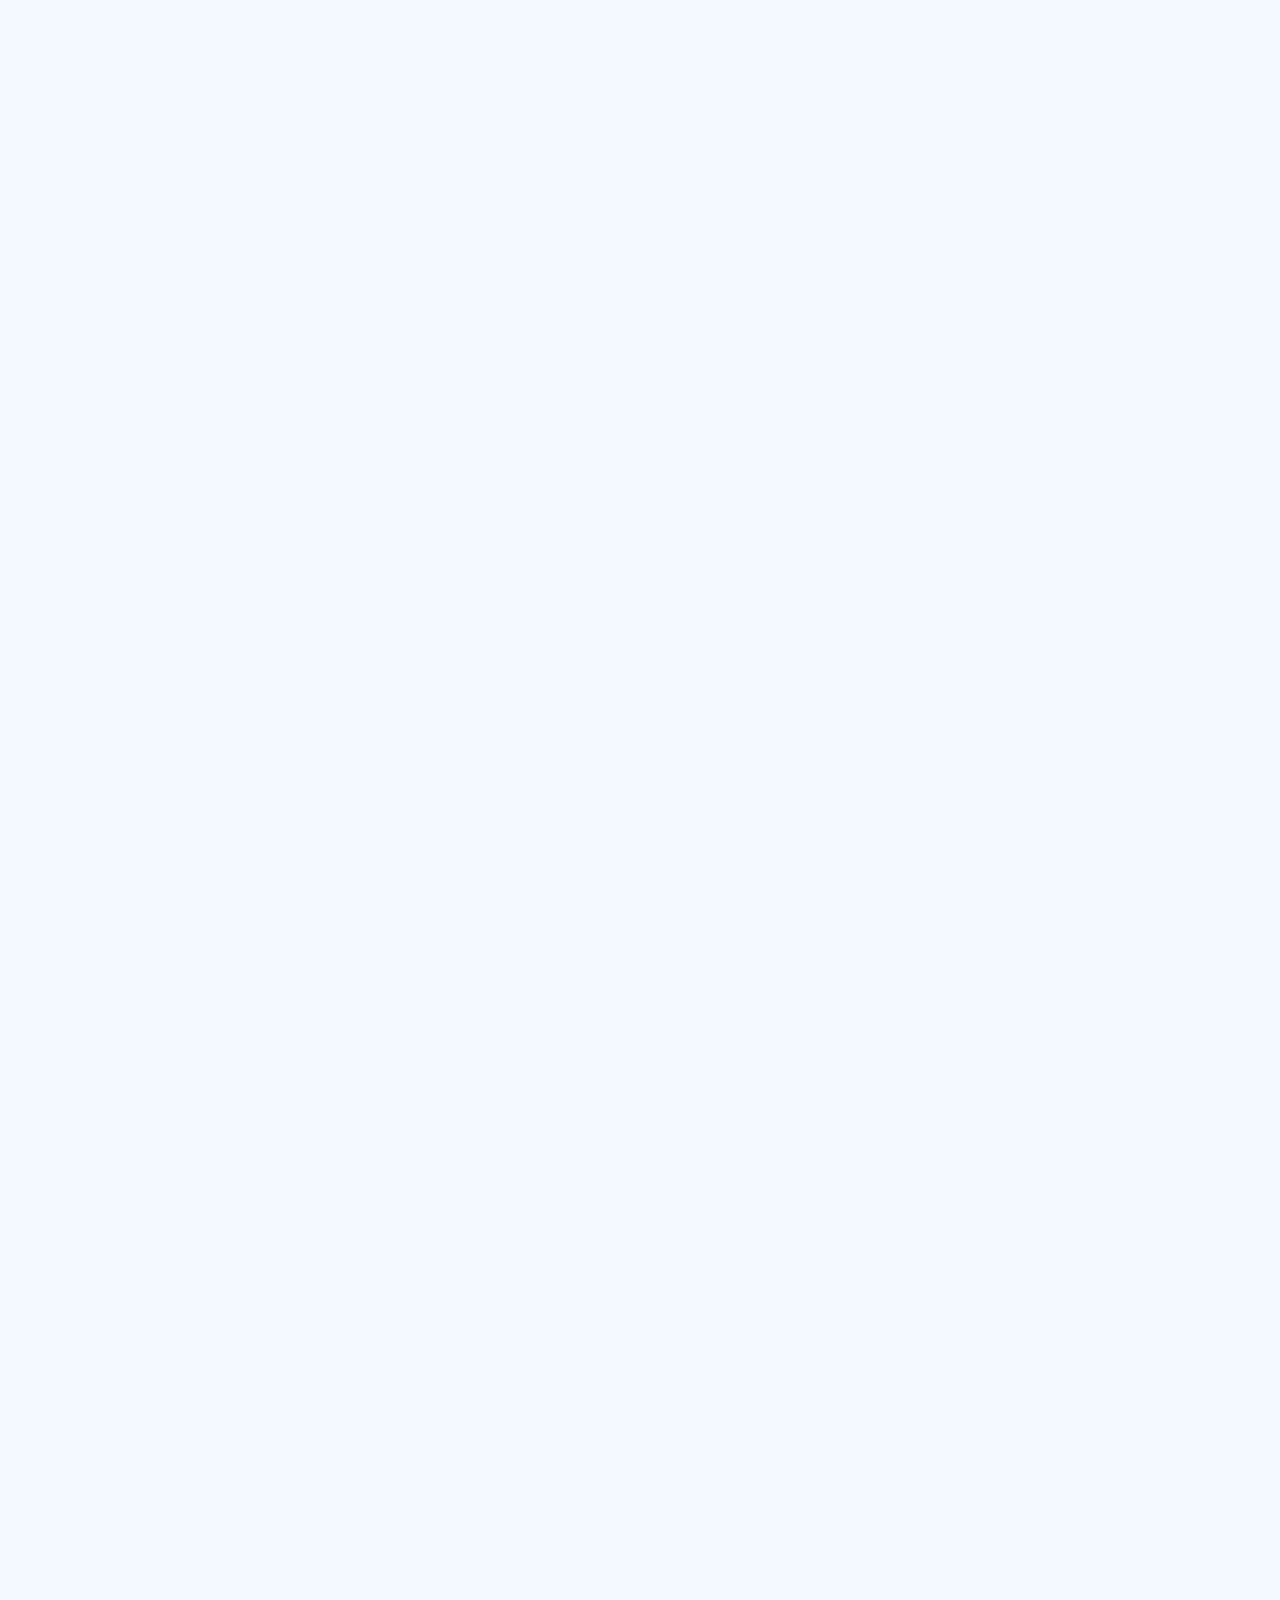
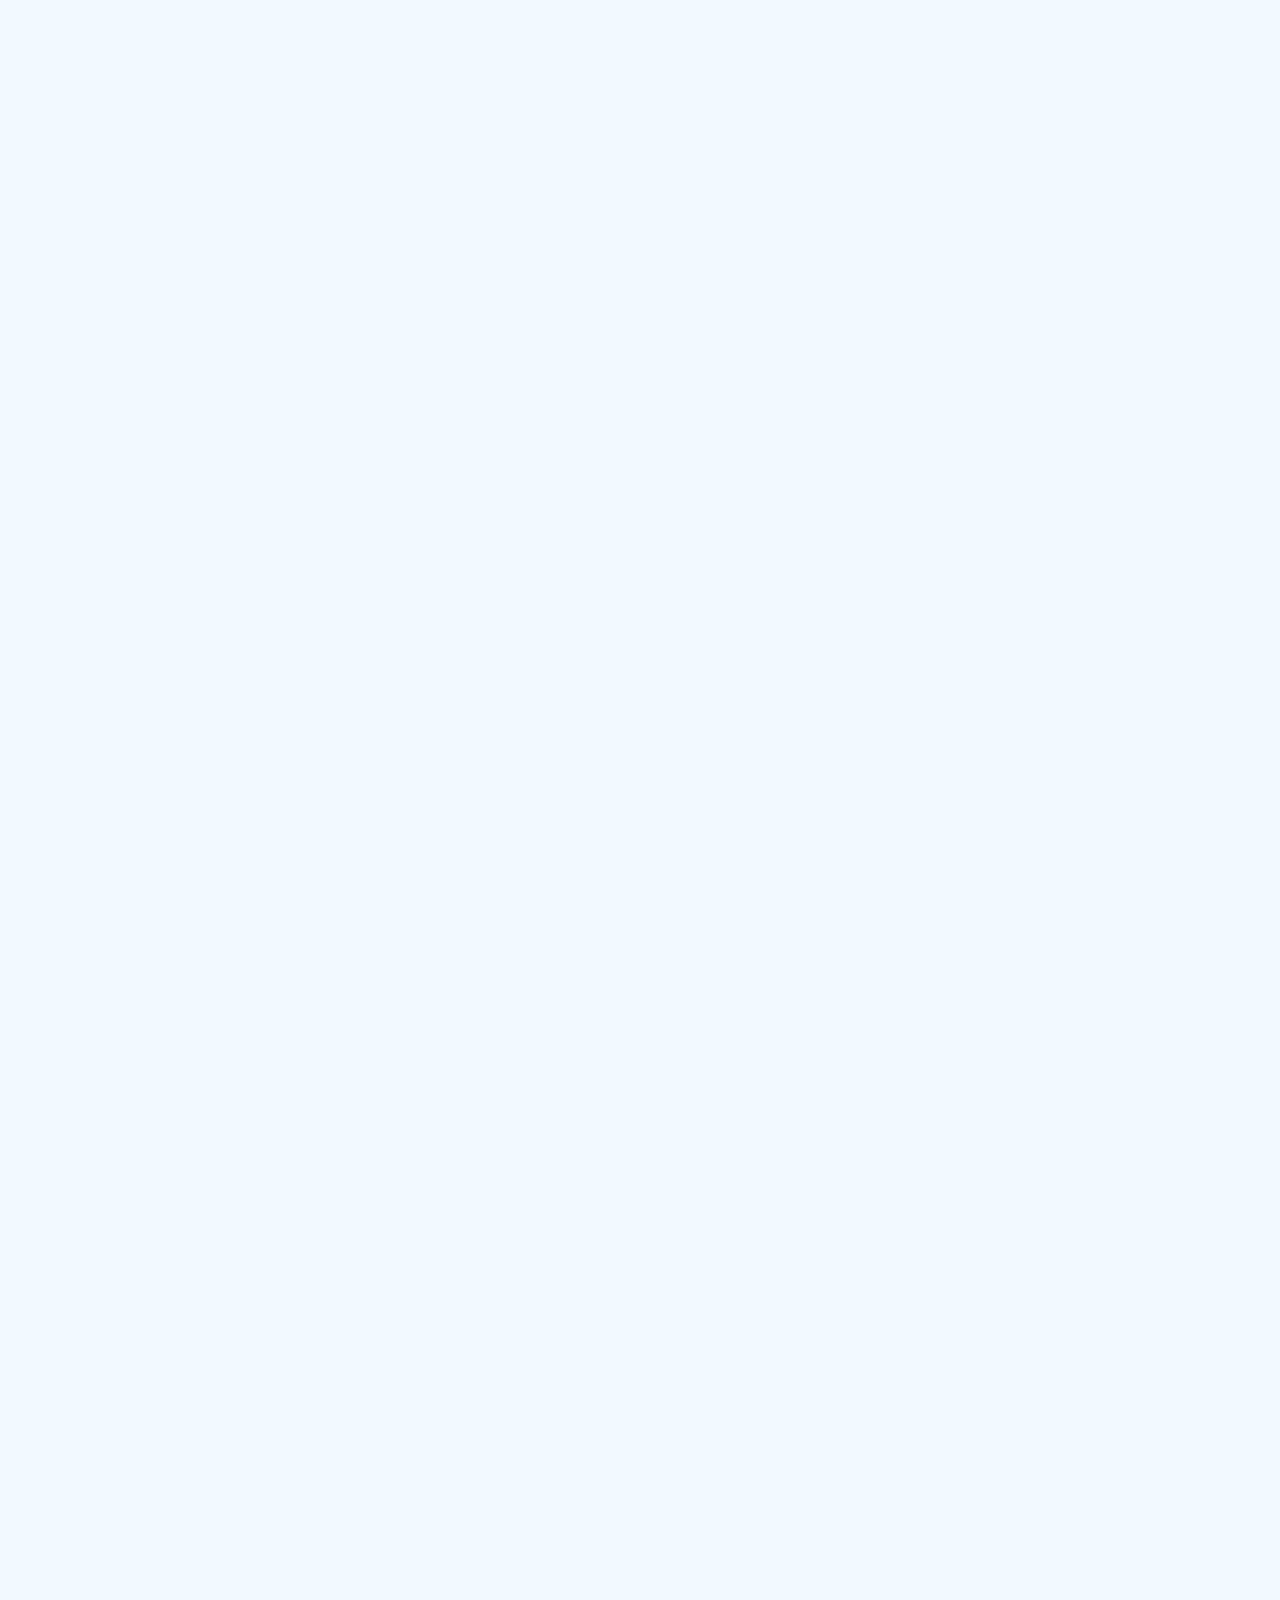
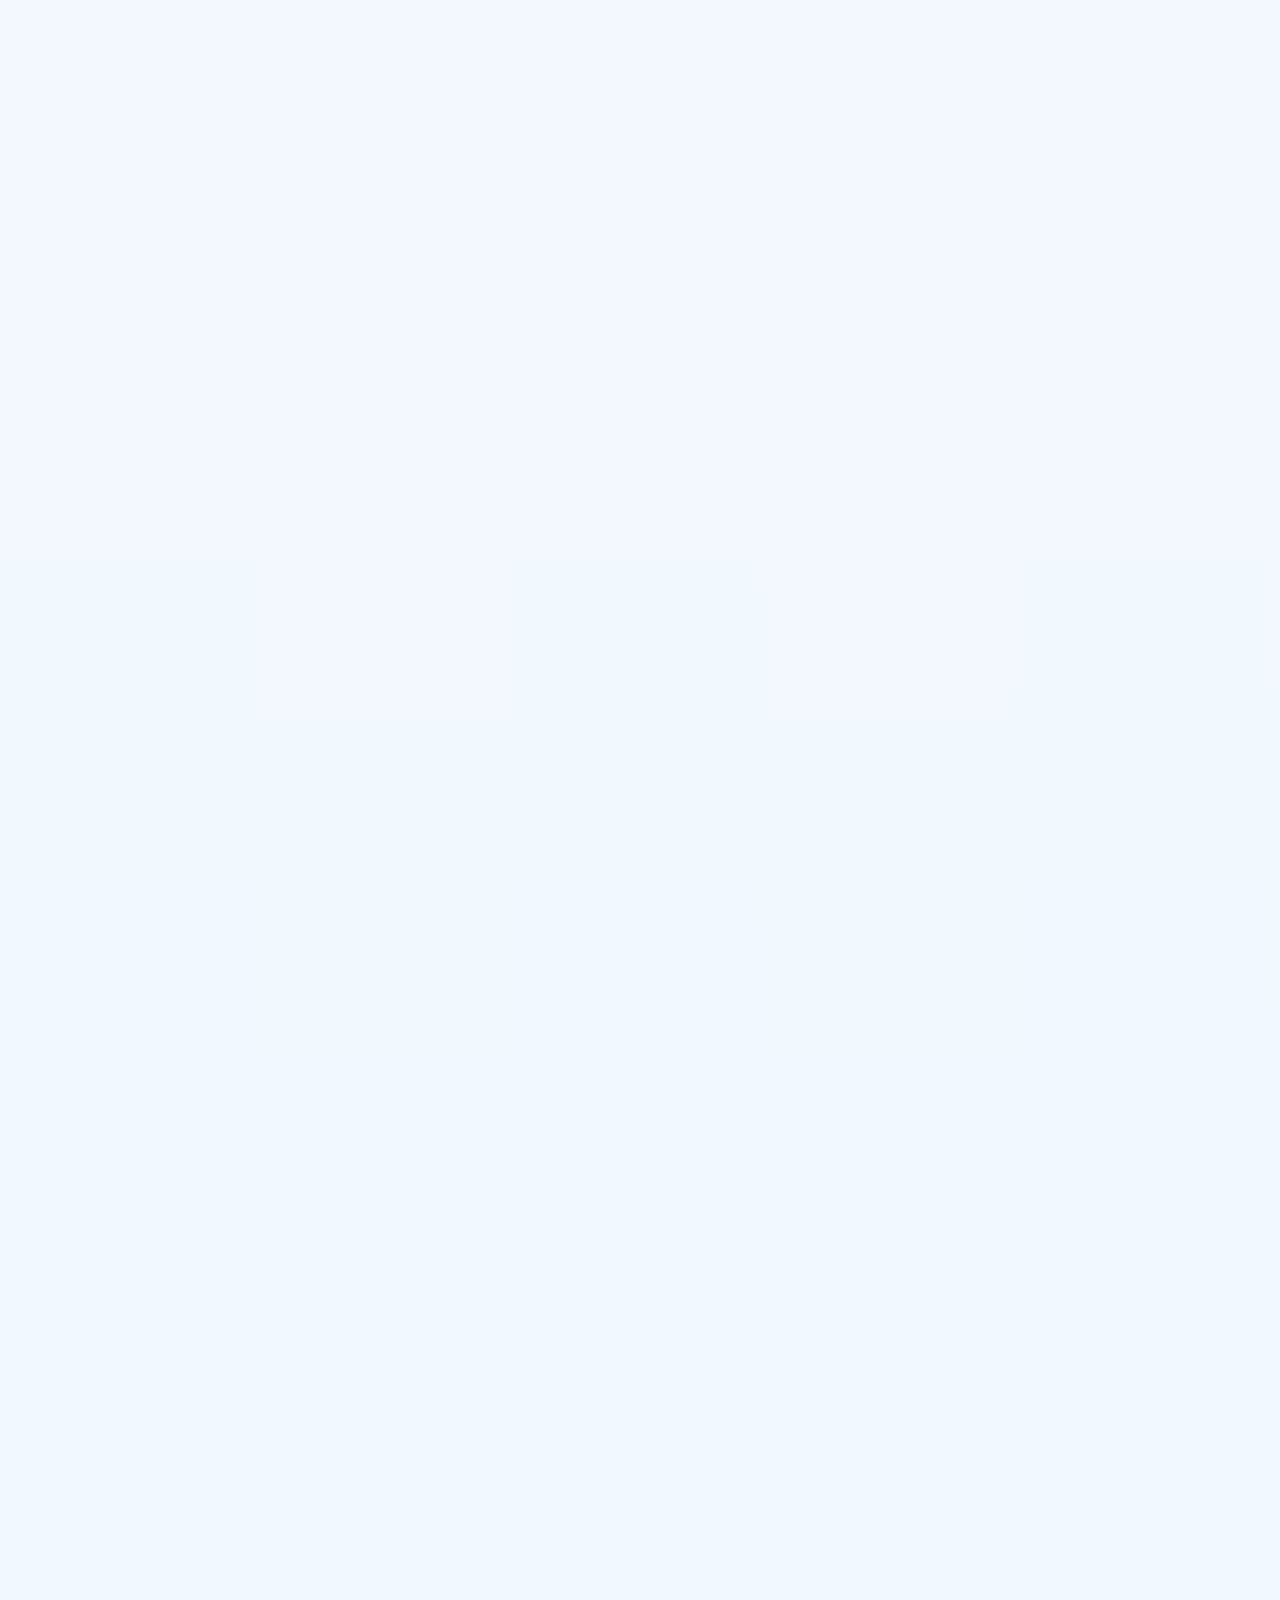
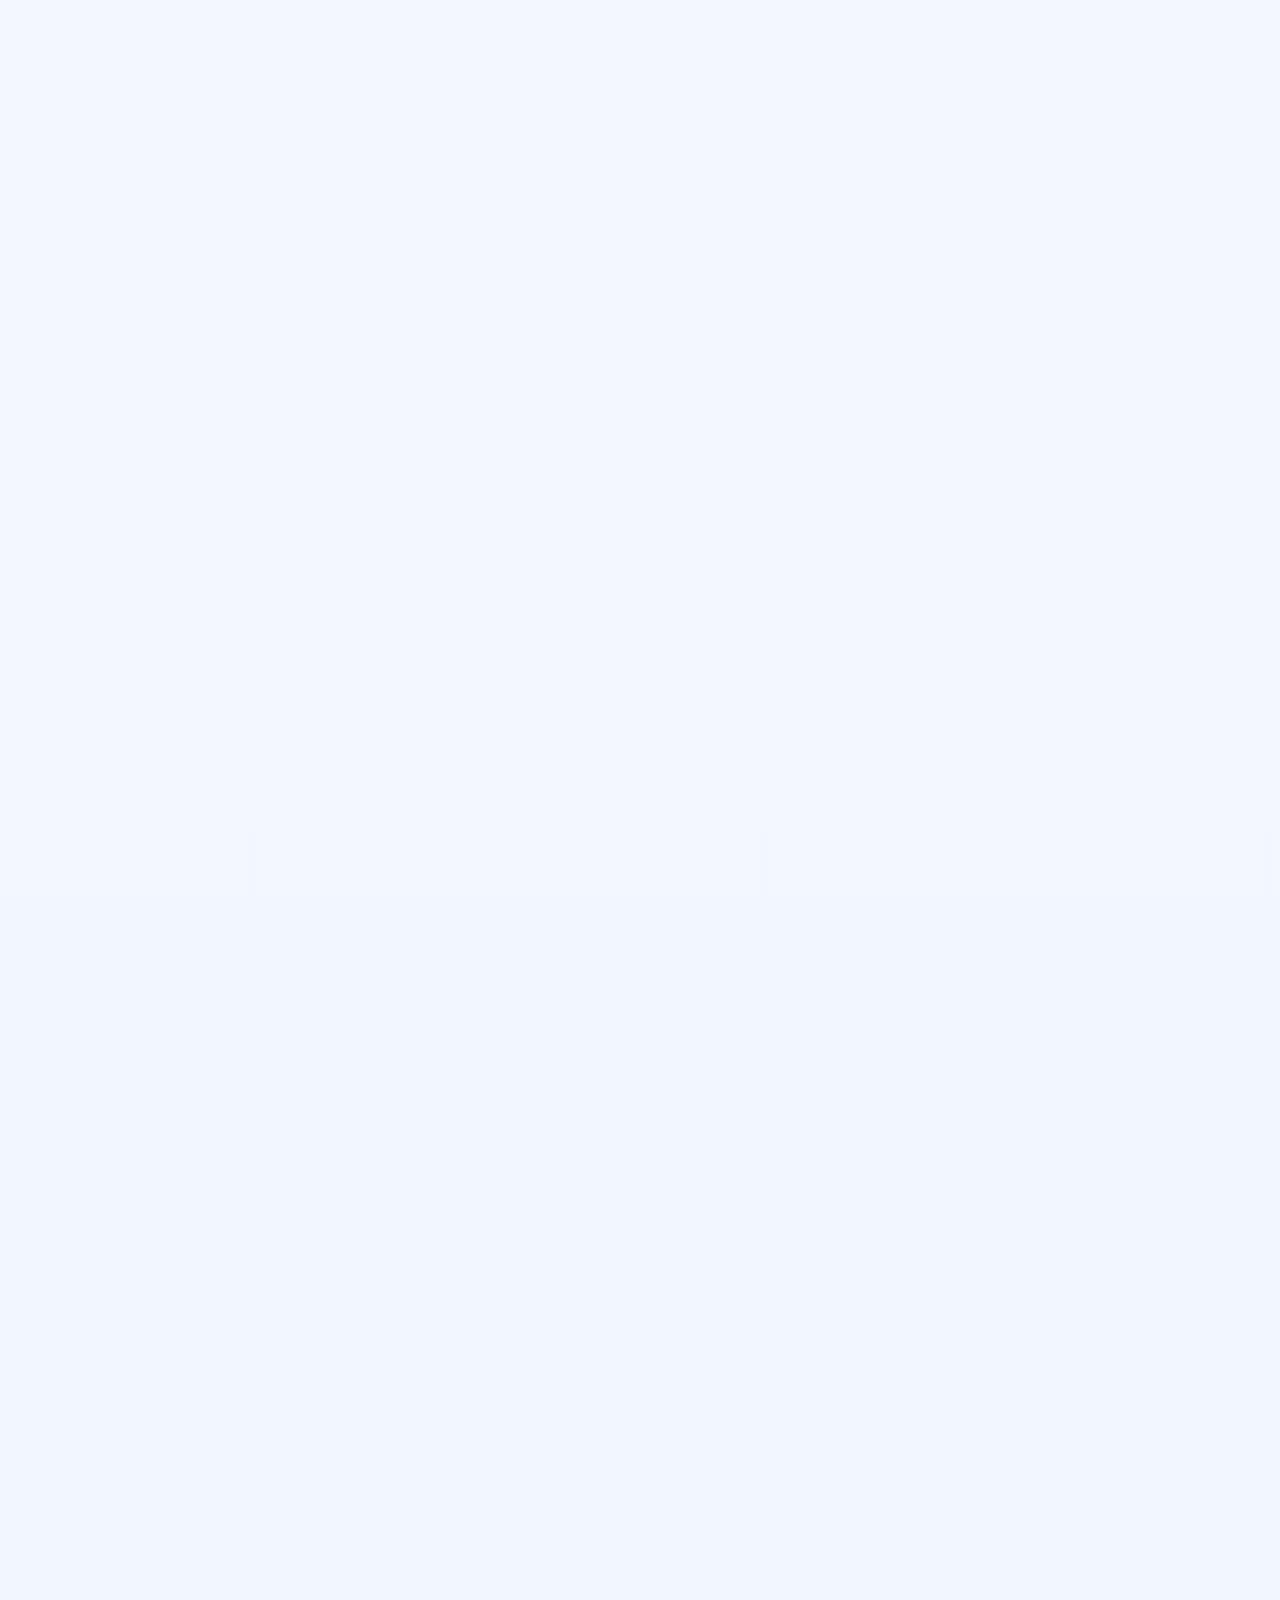
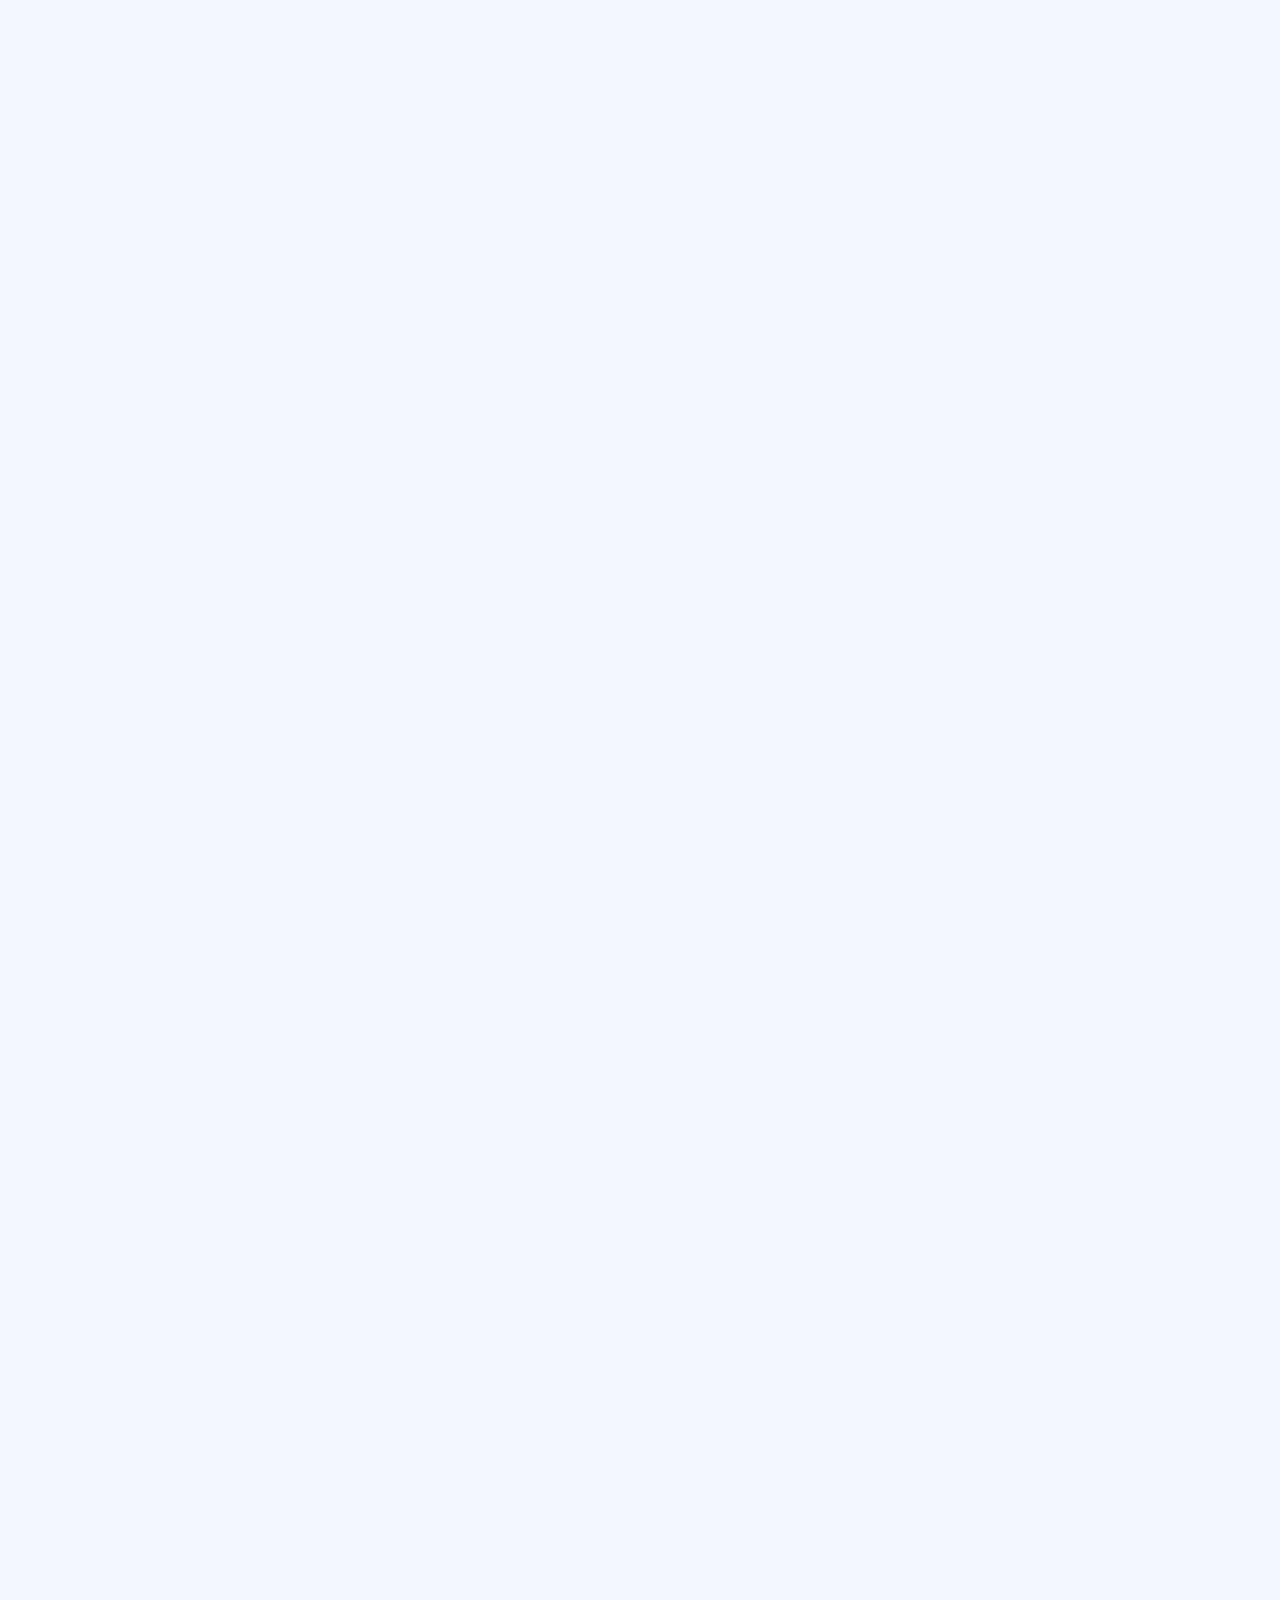
==== commit 7bf335a3: "Add files via upload" ====
--- a/index.html
+++ b/index.html
@@ -61,7 +61,7 @@
       ]
     }
     </script>
-<meta content="HASSOU TechGroup Solutions Portfolio V12.5 · Final GitHub Release" name="generator"/></head>
+<meta content="HASSOU TechGroup Solutions Portfolio V12.5.2 · Final GitHub Release" name="generator"/></head>
 <body data-contact-email="tgroupsolutions.dev2026@gmail.com" data-formspree-id="mzepkbgw">
 <div aria-hidden="true" class="site-intro" id="siteIntro">
 <div class="intro-orbit intro-orbit-1"></div>
@@ -181,7 +181,6 @@
 <source srcset="images/hassou-hero-clean-1500.webp" type="image/webp"/>
 <img alt="HASSOU TechGroup Solutions services visual featuring web platforms, application-based systems, custom management systems, UI/UX design, database and reporting, and maintenance" class="hero-avatar-img" decoding="async" fetchpriority="high" height="1254" loading="eager" src="images/hassou-hero-clean-1100.webp" width="1254"/>
 </picture>
-<div class="hero-visual-caption" aria-hidden="true"><span>Web</span><span>Applications</span><span>Systems</span></div>
 </div>
 </div>
 </div>
@@ -565,7 +564,6 @@
 </div>
 <div class="footer-bottom">
 <p class="footer-meta">© <span id="currentYear">2026</span> HASSOU TechGroup Solutions. All rights reserved.</p>
-<a class="footer-back-top" href="#hero"><i class="fas fa-arrow-up" aria-hidden="true"></i><span>Back to top</span></a>
 </div>
 </footer>
 </main><nav aria-label="Mobile quick navigation" class="mobile-dock" id="mobileDock">
--- a/style.css
+++ b/style.css
@@ -9059,3 +9059,33 @@
         font-size: 1rem;
     }
 }
+
+
+/* ============================================================
+   V12.5.2 — HERO OVERLAY / FOOTER CONTROL CLEANUP
+   Removes the hero label pills that cover the artwork and relies on
+   the existing floating right-side scroll control instead of a duplicate
+   footer back-to-top action.
+   ============================================================ */
+.hero-visual-caption,
+.footer-back-top {
+    display: none !important;
+}
+
+.footer-bottom {
+    justify-content: flex-start;
+}
+
+.footer-meta {
+    margin-right: 0;
+}
+
+#hero .hero-avatar-img {
+    position: relative;
+    z-index: 3;
+}
+
+.hero-ring,
+.hero-glow {
+    pointer-events: none;
+}
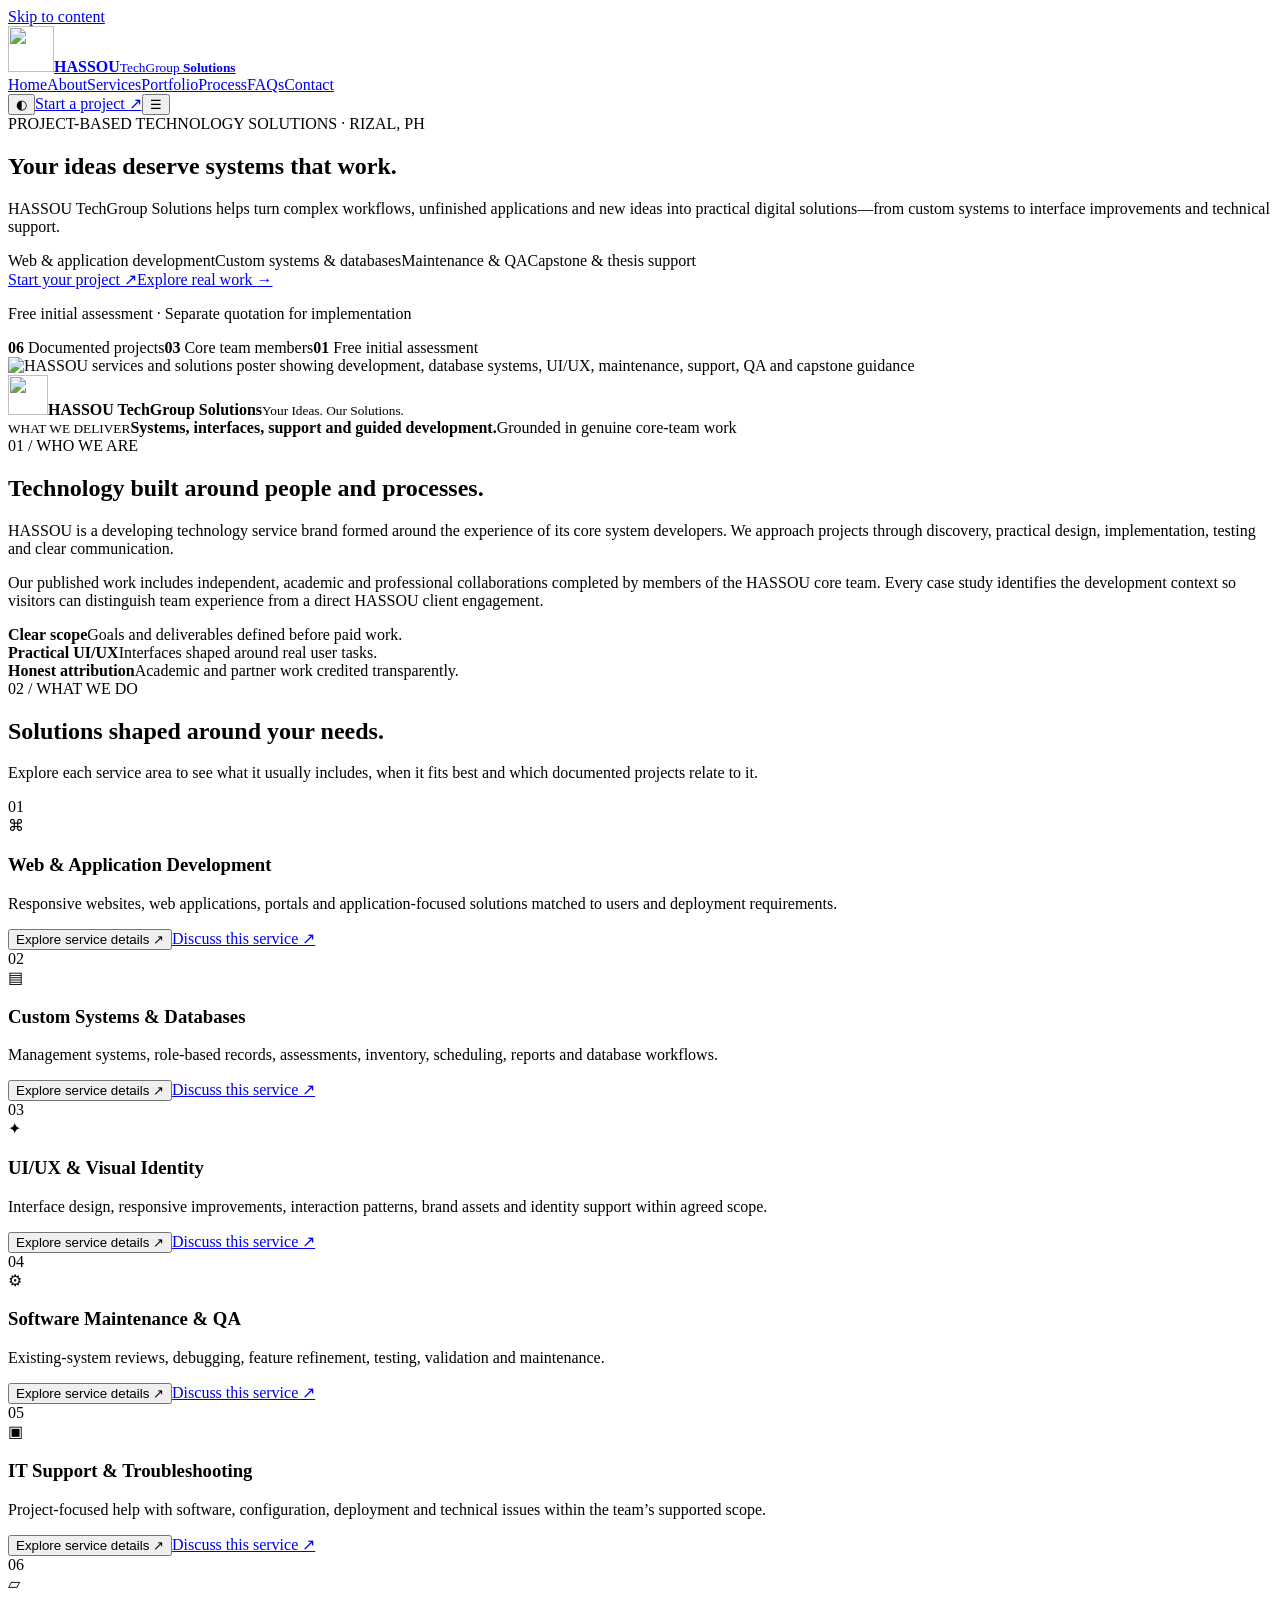
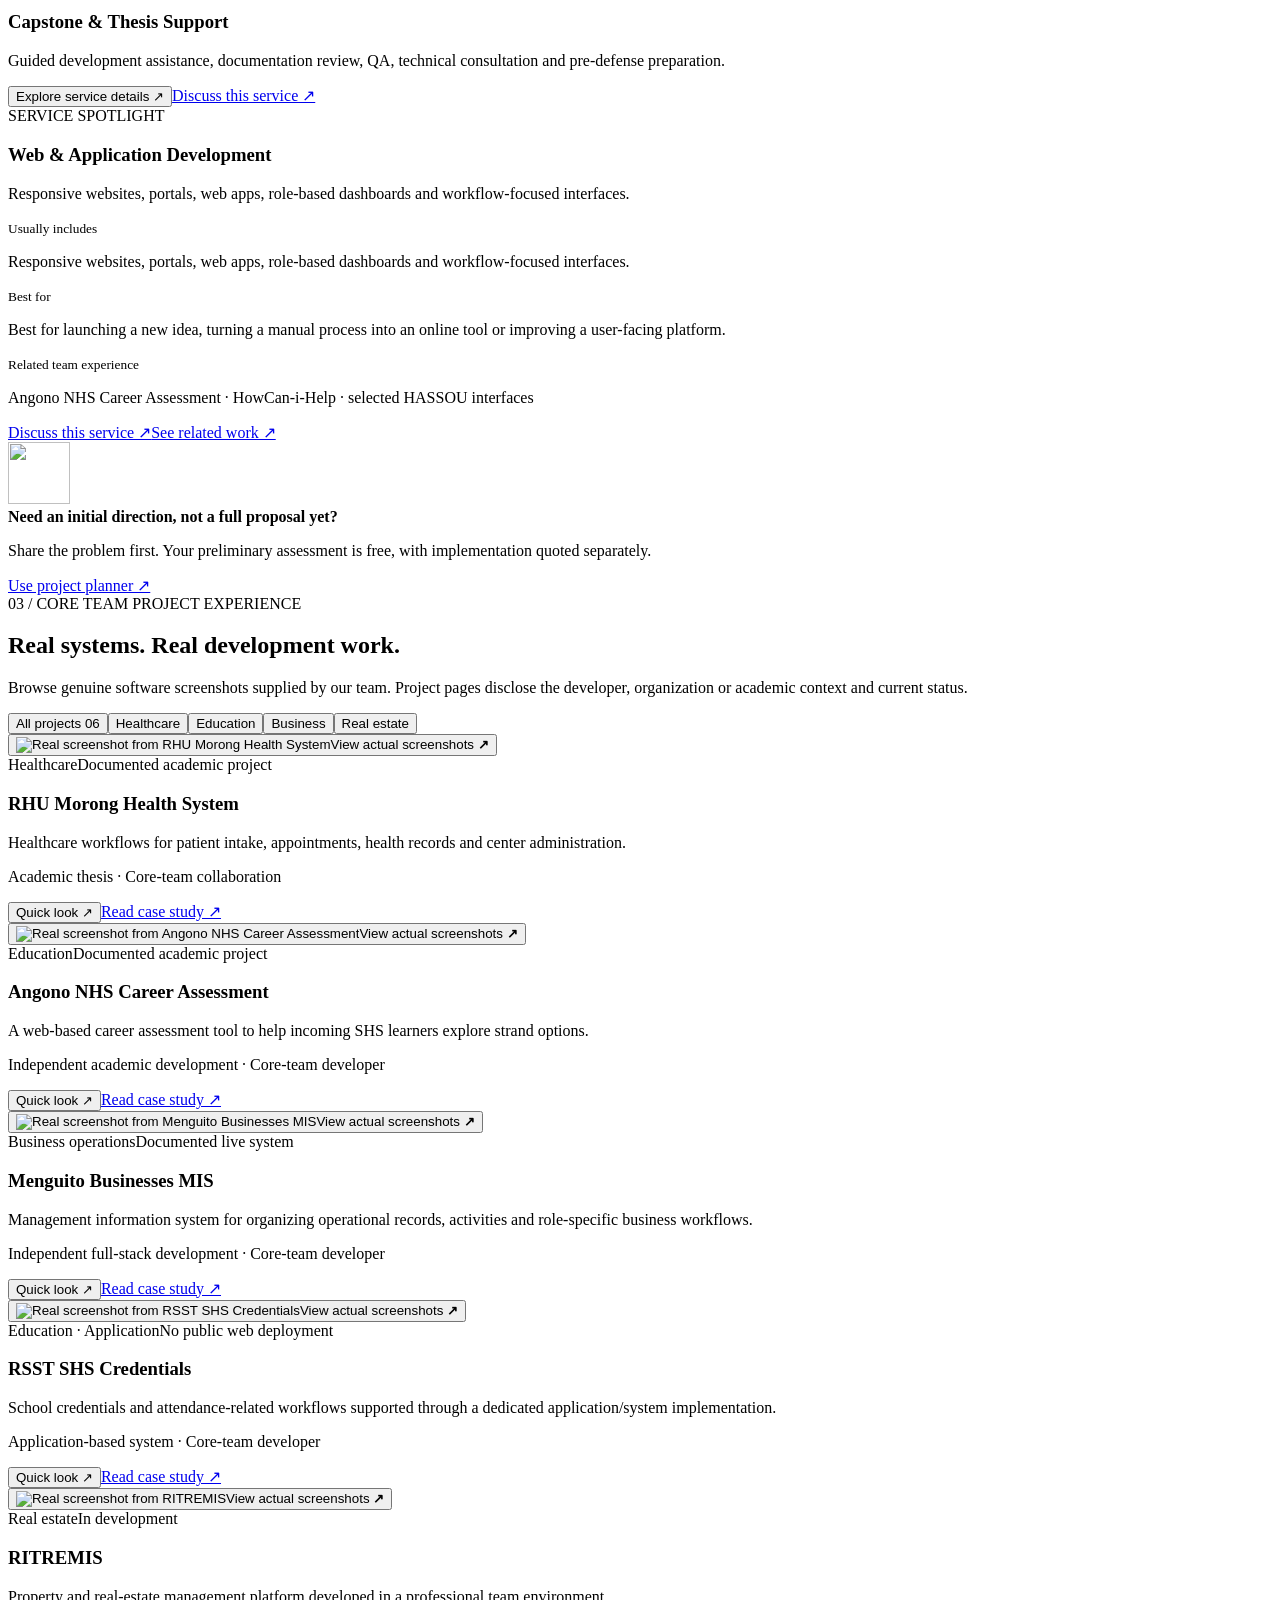
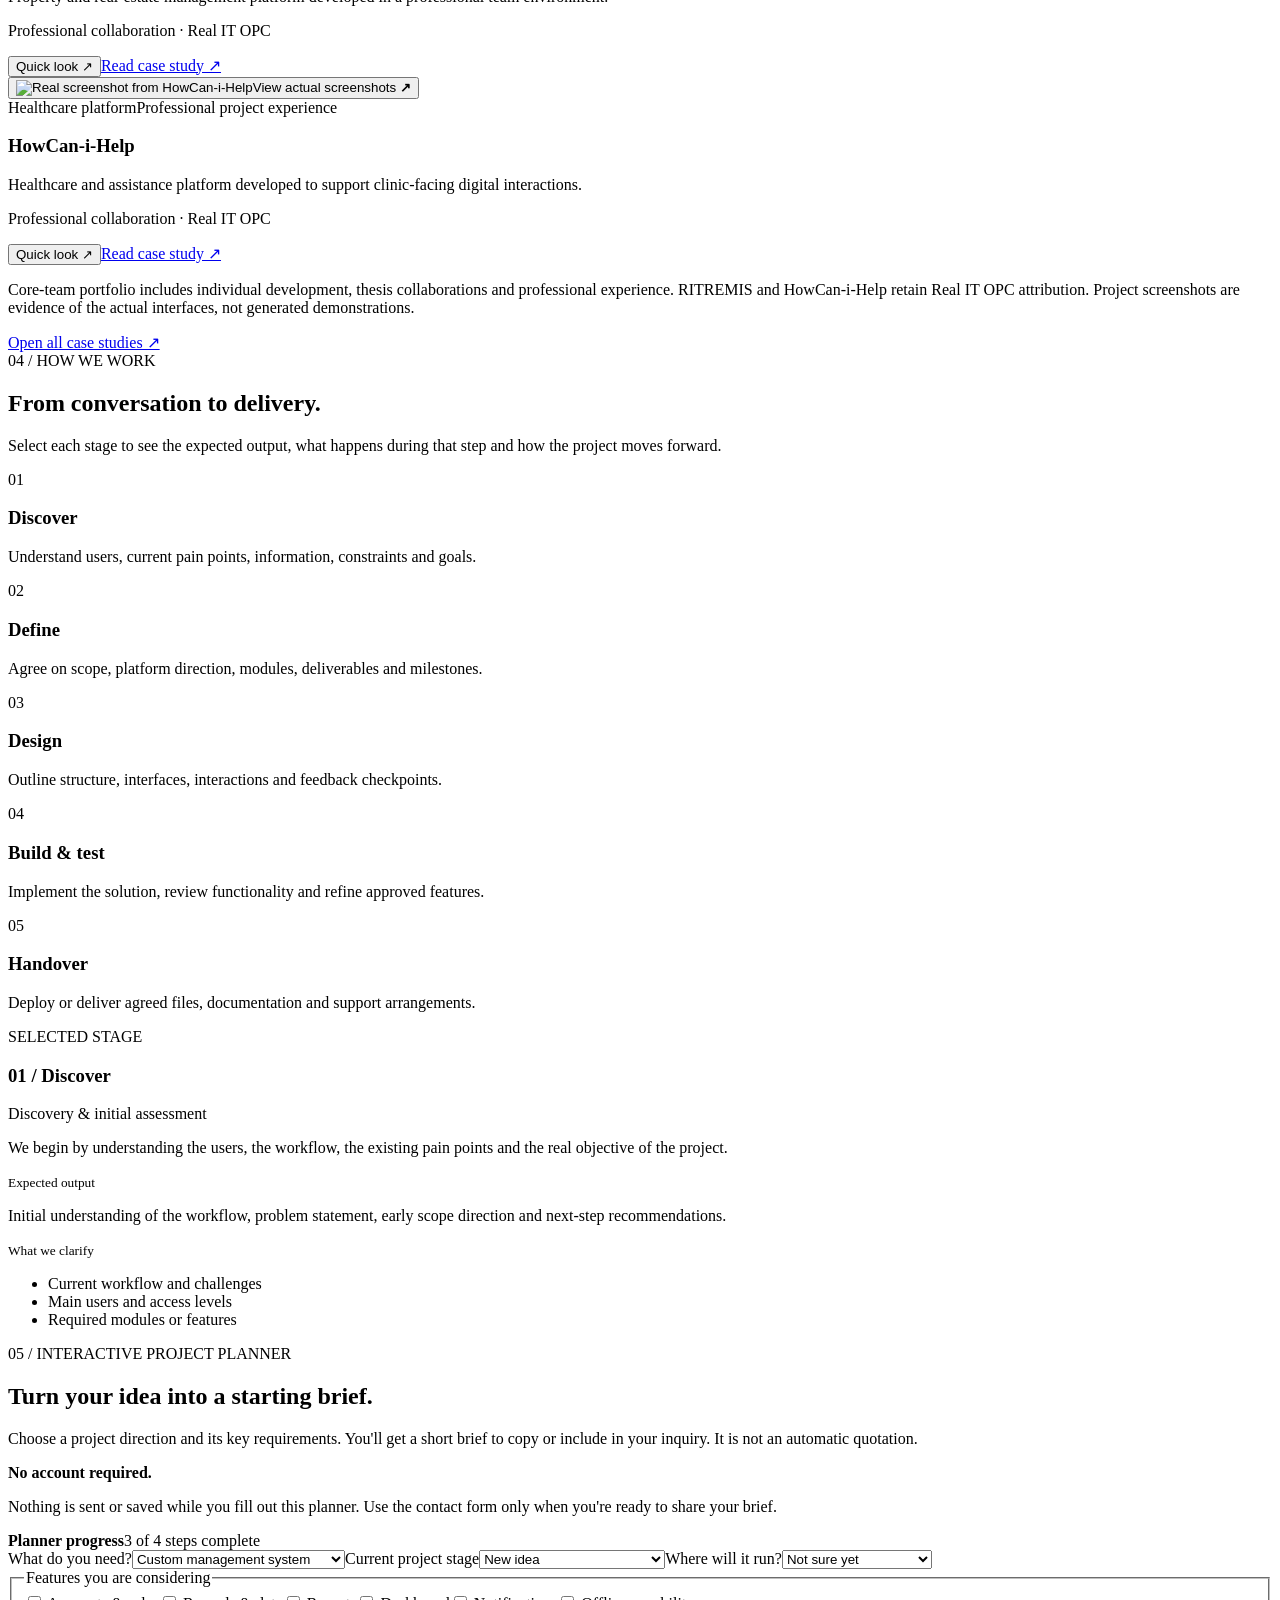
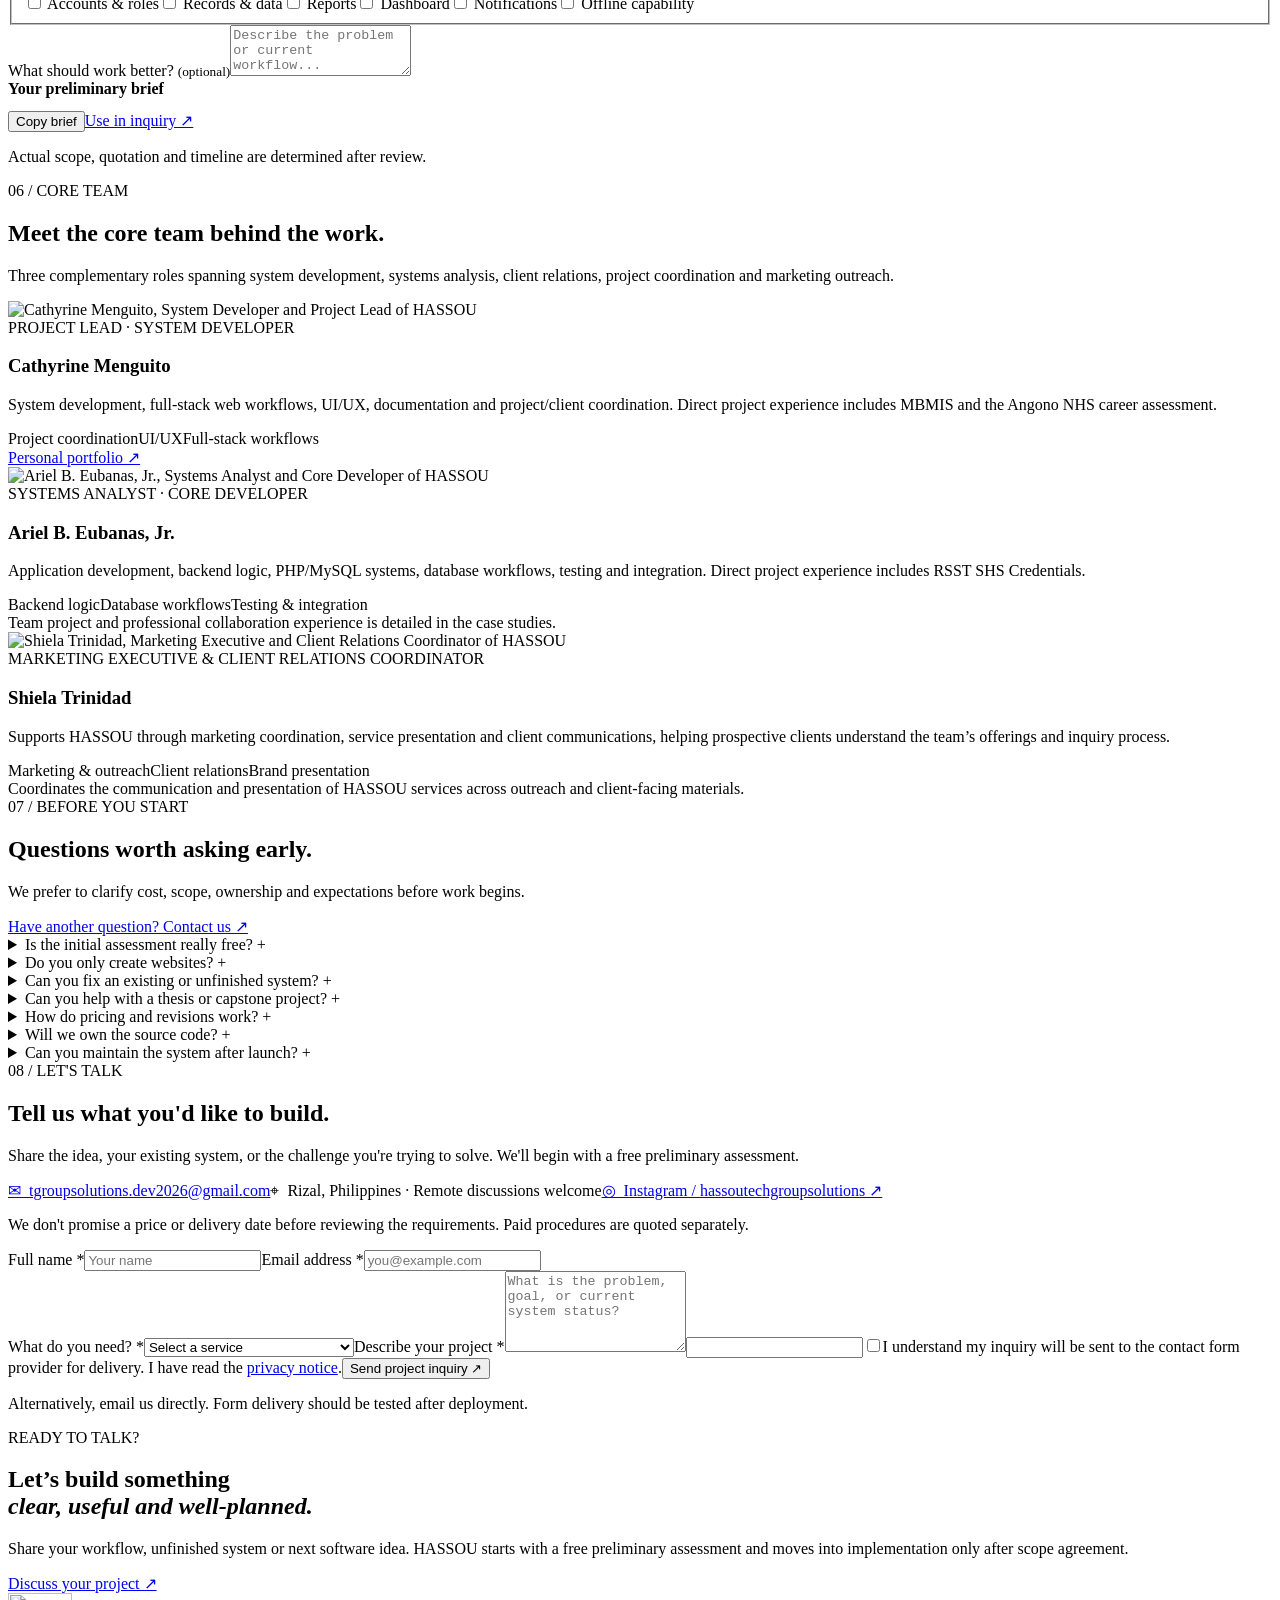
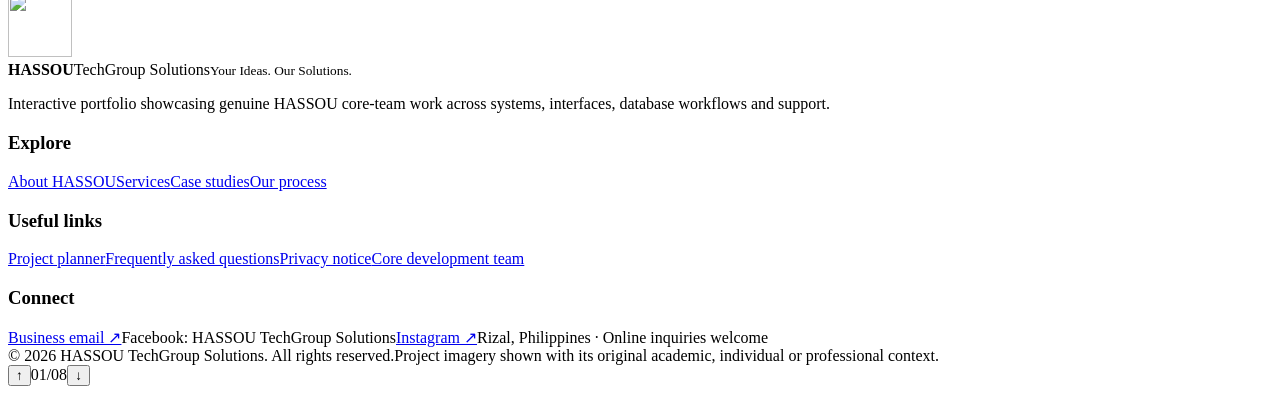
==== commit 9c4707c4: "Add files via upload" ====
--- a/index.html
+++ b/index.html
@@ -1,631 +1,31 @@
 <!DOCTYPE html>
 
-<html data-theme="dark" lang="en">
-<head>
-<meta charset="utf-8"/>
-<meta content="width=device-width, initial-scale=1.0, viewport-fit=cover" name="viewport"/>
-<meta content="#020817" name="theme-color"/>
-<meta content="dark light" name="color-scheme"/>
-<meta content="index,follow,max-image-preview:large" name="robots"/>
-<title>HASSOU TechGroup Solutions · Web, Application &amp; System Development</title>
-<meta content="HASSOU TechGroup Solutions builds practical web and application-based systems around real workflows, with transparent case-study evidence, UI/UX, database development, deployment support, and scoped handover options." name="description"/>
-<link href="https://cthyrnmngt718.github.io/tgroup_solutions.dev/" rel="canonical"/>
-<meta content="website" property="og:type"/>
-<meta content="HASSOU TechGroup Solutions" property="og:site_name"/>
-<meta content="HASSOU TechGroup Solutions · Web, Application &amp; System Development" property="og:title"/>
-<meta content="Practical web and application-based systems built around real workflows, with transparent developer evidence, scoped delivery, and maintainable system design." property="og:description"/>
-<meta content="https://cthyrnmngt718.github.io/tgroup_solutions.dev/" property="og:url"/>
-<meta content="https://cthyrnmngt718.github.io/tgroup_solutions.dev/images/social-preview.jpg" property="og:image"/>
-<meta content="HASSOU TechGroup Solutions system development hero artwork" property="og:image:alt"/>
-<meta content="summary_large_image" name="twitter:card"/>
-<meta content="HASSOU TechGroup Solutions · Web, Application &amp; System Development" name="twitter:title"/>
-<meta content="Web and application-based systems, UI/UX, databases, developer evidence, scoped delivery, deployment, and maintenance." name="twitter:description"/>
-<meta content="https://cthyrnmngt718.github.io/tgroup_solutions.dev/images/social-preview.jpg" name="twitter:image"/>
-<!-- Brand icons / installable web app metadata -->
-<link href="favicon.ico" rel="icon" sizes="any"/>
-<link href="favicon.svg" rel="icon" type="image/svg+xml"/>
-<link href="favicon-96x96.png" rel="icon" sizes="96x96" type="image/png"/>
-<link href="apple-touch-icon.png" rel="apple-touch-icon" sizes="180x180"/>
-<link href="site.webmanifest" rel="manifest"/>
-<link href="https://fonts.googleapis.com" rel="preconnect"/>
-<link crossorigin="" href="https://fonts.gstatic.com" rel="preconnect"/>
-<link crossorigin="" href="https://cdnjs.cloudflare.com" rel="preconnect"/>
-<link href="https://fonts.googleapis.com/css2?family=Inter:wght@300;400;500;600;700;800;900&amp;family=JetBrains+Mono:wght@400;600;700&amp;display=swap" rel="stylesheet"/>
-<link href="https://cdnjs.cloudflare.com/ajax/libs/font-awesome/6.5.0/css/all.min.css" rel="stylesheet"/>
-<link href="style.css" rel="stylesheet"/>
-<script type="application/ld+json">
-    {
-      "@context": "https://schema.org",
-      "@type": "ProfessionalService",
-      "name": "HASSOU TechGroup Solutions",
-      "url": "https://cthyrnmngt718.github.io/tgroup_solutions.dev/",
-      "logo": "https://cthyrnmngt718.github.io/tgroup_solutions.dev/images/hassou-mark-clean.png",
-      "image": "https://cthyrnmngt718.github.io/tgroup_solutions.dev/images/social-preview.jpg",
-      "description": "Practical web, application-based, and management system development built around real workflows, with UI/UX, database development, transparent project evidence, deployment, documentation, and maintenance.",
-      "areaServed": "Philippines",
-      "address": {
-        "@type": "PostalAddress",
-        "addressRegion": "Rizal",
-        "addressCountry": "PH"
-      },
-      "email": "mailto:tgroupsolutions.dev2026@gmail.com",
-      "telephone": "+639658039637",
-      "contactPoint": {
-        "@type": "ContactPoint",
-        "contactType": "project inquiries",
-        "email": "tgroupsolutions.dev2026@gmail.com",
-        "telephone": "+639658039637"
-      },
-      "sameAs": [
-        "https://github.com/CthyrnMngt718/tgroup_solutions.dev"
-      ]
-    }
-    </script>
-<meta content="HASSOU TechGroup Solutions Portfolio V12.5.2 · Final GitHub Release" name="generator"/></head>
-<body data-contact-email="tgroupsolutions.dev2026@gmail.com" data-formspree-id="mzepkbgw">
-<div aria-hidden="true" class="site-intro" id="siteIntro">
-<div class="intro-orbit intro-orbit-1"></div>
-<div class="intro-orbit intro-orbit-2"></div>
-<img alt="" decoding="async" height="112" src="images/hassou-avatar-circle-clean.webp" width="112"/>
-<div class="intro-copy"><strong>HASSOU TechGroup Solutions</strong><span id="introRouteLabel">Preparing your portfolio experience</span></div>
-<div class="intro-progress"><span></span></div>
-</div>
-<div aria-hidden="true" class="cursor-dot" id="cursorDot"></div>
-<div aria-hidden="true" class="cursor-ring" id="cursorRing"></div>
-<a class="skip-link" href="#main-content">Skip to main content</a>
-<div aria-hidden="true" class="ambient-bg" id="ambientBg"></div>
-<div aria-hidden="true" id="progress-bar"></div>
-<button aria-controls="sidebar" aria-expanded="false" aria-label="Open navigation" class="mobile-toggle" id="mobileToggle" type="button">
-<i aria-hidden="true" class="fas fa-bars"></i>
-</button>
-<aside aria-label="Primary navigation" class="sidebar" id="sidebar">
-<div aria-hidden="true" class="sidebar-glow"></div>
-<div class="sidebar-toolbar">
-<button aria-expanded="true" aria-label="Collapse sidebar" class="sidebar-collapse" id="sidebarCollapse" title="Collapse sidebar" type="button">
-<i aria-hidden="true" class="fas fa-angles-left"></i>
-</button>
-<button aria-controls="commandPalette" aria-haspopup="dialog" class="sidebar-command" id="commandPaletteButton" title="Quick navigation (Ctrl+K)" type="button">
-<i aria-hidden="true" class="fas fa-magnifying-glass"></i>
-<span>Quick jump</span>
-<kbd>Ctrl K</kbd>
-</button>
-</div>
-<div class="sidebar-profile">
-<a aria-label="HASSOU TechGroup Solutions home" class="avatar" href="#hero">
-<img alt="HASSOU TechGroup Solutions logo" decoding="async" height="80" src="images/hassou-mark-clean.webp" width="80"/>
-</a>
-<h2 class="brand-name"><span class="brand-hassou">HASSOU</span> <span class="brand-techgroup">TechGroup</span> <span class="brand-solutions">Solutions</span></h2>
-<p class="brand-tagline">Your Ideas. Our Solutions.</p>
-<p class="title">Web · App · Systems Development</p>
-<div aria-label="Project inquiry status" class="sidebar-availability">
-<span aria-hidden="true" class="availability-dot"></span>
-<div><strong>Project inquiries open</strong><small>Rizal · Philippines</small></div>
-</div>
-<div aria-label="HASSOU TechGroup Solutions contact links" class="social-links">
-<a aria-label="HASSOU TechGroup Solutions repository on GitHub" href="https://github.com/CthyrnMngt718/tgroup_solutions.dev" rel="noopener noreferrer" target="_blank"><i aria-hidden="true" class="fab fa-github"></i></a>
-<a aria-label="Email HASSOU TechGroup Solutions" href="mailto:tgroupsolutions.dev2026@gmail.com"><i aria-hidden="true" class="fas fa-envelope"></i></a>
-<a aria-label="Call HASSOU TechGroup Solutions" href="tel:+639658039637"><i aria-hidden="true" class="fas fa-phone"></i></a>
-</div>
-</div>
-<nav aria-label="Portfolio sections" class="sidebar-nav">
-<div class="nav-group">Explore</div>
-<a aria-label="Home" aria-current="location" class="active" data-label="Home" href="#hero" title="Home"><i aria-hidden="true" class="fas fa-house"></i><span class="nav-label">Home</span><span aria-hidden="true" class="nav-indicator"></span></a>
-<a aria-label="Problems We Solve" data-label="Problems We Solve" href="#problems" title="Problems We Solve"><i aria-hidden="true" class="fas fa-puzzle-piece"></i><span class="nav-label">Problems We Solve</span><span aria-hidden="true" class="nav-indicator"></span></a>
-<a aria-label="Why Us" data-label="Why Us" href="#why-us" title="Why Us"><i aria-hidden="true" class="fas fa-shield-halved"></i><span class="nav-label">Why Us</span><span aria-hidden="true" class="nav-indicator"></span></a>
-<a aria-label="Services" data-label="Services" href="#services" title="Services"><i aria-hidden="true" class="fas fa-layer-group"></i><span class="nav-label">Services</span><span aria-hidden="true" class="nav-indicator"></span></a>
-<a aria-label="Case Studies" data-label="Case Studies" href="#portfolio" title="Case Studies"><i aria-hidden="true" class="fas fa-folder-open"></i><span class="nav-label">Case Studies</span><span aria-hidden="true" class="nav-indicator"></span></a>
-<a aria-label="Industries and Use Cases" data-label="Industries &amp; Use Cases" href="#industries" title="Industries &amp; Use Cases"><i aria-hidden="true" class="fas fa-industry"></i><span class="nav-label">Industries &amp; Use Cases</span><span aria-hidden="true" class="nav-indicator"></span></a>
-<div class="nav-group">Evidence</div>
-<a aria-label="Developer Proof" data-label="Developer Proof" href="#proof" title="Developer Proof"><i aria-hidden="true" class="fas fa-code-commit"></i><span class="nav-label">Developer Proof</span><span aria-hidden="true" class="nav-indicator"></span></a>
-<a aria-label="Recognition" data-label="Recognition" href="#recognition" title="Recognition"><i aria-hidden="true" class="fas fa-award"></i><span class="nav-label">Recognition</span><span aria-hidden="true" class="nav-indicator"></span></a>
-<div class="nav-group">How We Work</div>
-<a aria-label="Process" data-label="Process" href="#process" title="Process"><i aria-hidden="true" class="fas fa-route"></i><span class="nav-label">Process</span><span aria-hidden="true" class="nav-indicator"></span></a>
-<a aria-label="Capabilities" data-label="Capabilities" href="#capabilities" title="Capabilities"><i aria-hidden="true" class="fas fa-code"></i><span class="nav-label">Capabilities</span><span aria-hidden="true" class="nav-indicator"></span></a>
-<a aria-label="Delivery and Engagement" data-label="Delivery &amp; Engagement" href="#delivery" title="Delivery &amp; Engagement"><i aria-hidden="true" class="fas fa-box-open"></i><span class="nav-label">Delivery &amp; Engagement</span><span aria-hidden="true" class="nav-indicator"></span></a>
-<a aria-label="Project Planner" data-label="Project Planner" href="#estimator" title="Project Planner"><i aria-hidden="true" class="fas fa-wand-magic-sparkles"></i><span class="nav-label">Project Planner</span><span aria-hidden="true" class="nav-indicator"></span></a>
-<div class="nav-group">Company</div>
-<a aria-label="Our Team" data-label="Our Team" href="#team" title="Our Team"><i aria-hidden="true" class="fas fa-users"></i><span class="nav-label">Our Team</span><span aria-hidden="true" class="nav-indicator"></span></a>
-<a aria-label="FAQ" data-label="FAQ" href="#faq" title="FAQ"><i aria-hidden="true" class="fas fa-circle-question"></i><span class="nav-label">FAQ</span><span aria-hidden="true" class="nav-indicator"></span></a>
-<a aria-label="Contact" data-label="Contact" href="#contact" title="Contact"><i aria-hidden="true" class="fas fa-paper-plane"></i><span class="nav-label">Contact</span><span aria-hidden="true" class="nav-indicator"></span></a>
-</nav>
-<a class="sidebar-project-cta" href="#contact">
-<span class="sidebar-project-icon"><i aria-hidden="true" class="fas fa-rocket"></i></span>
-<span class="sidebar-project-copy"><strong>Start a project</strong><small>Share your workflow or system idea</small></span>
-<i aria-hidden="true" class="fas fa-arrow-right sidebar-project-arrow"></i>
-</a>
-<div aria-live="polite" class="sidebar-status">
-<div class="sidebar-status-copy"><span>Viewing</span><strong id="sidebarCurrentSection">Home</strong></div>
-<div aria-hidden="true" class="sidebar-progress-track"><span id="sidebarProgressFill"></span></div>
-</div>
-<div class="sidebar-footer">
-<button aria-label="Switch to light theme" id="themeToggle" title="Toggle theme" type="button"><i aria-hidden="true" class="fas fa-moon"></i><span class="sidebar-footer-label">Theme</span></button>
-<a class="sidebar-footer-action" href="#contact" title="Project inquiry"><i aria-hidden="true" class="fas fa-message"></i><span class="sidebar-footer-label">Inquiry</span></a>
-</div>
-</aside><button aria-label="Close navigation" class="sidebar-backdrop" hidden="" id="sidebarBackdrop" type="button"></button>
-<main class="main-content" id="main-content">
-<section aria-labelledby="hero-title" class="hero-section section-motion" data-motion="hero" id="hero">
-<div class="hero-container">
-<div class="hero-content">
-<div class="hero-badge"><span aria-hidden="true" class="badge-dot"></span> Project-Based · Web + Application Development · Rizal, PH</div>
-<h1 id="hero-title">Turn Complex Workflows Into <span class="gradient-text">Reliable Digital Systems.</span></h1>
-<p class="hero-sub">We turn real workflows into practical digital systems such as web platforms, application-based solutions, and management tools designed around the way your team actually operates.</p>
-<p class="hero-desc">
-                        HASSOU TechGroup Solutions works with businesses, organizations, schools, clinics, and operations-driven teams that need clearer, more reliable digital workflows. We cover discovery, interface design, system development, database-backed features, documentation, deployment planning, and post-launch improvements based on the actual project scope.
-                    </p>
-<p aria-live="polite" class="hero-dynamic"><span class="mono-prefix">//</span> <span id="heroDynamicLine">Web, application and database solutions.</span></p>
-<div class="hero-buttons">
-<a class="btn btn-primary" href="#portfolio"><i aria-hidden="true" class="fas fa-folder-open"></i> Explore System Experience</a>
-<a class="btn btn-secondary" href="#contact"><i aria-hidden="true" class="fas fa-comments"></i> Discuss Your Project</a>
-</div>
-<div aria-label="Client assurance" class="hero-assurance reveal">
-<span><i class="fas fa-circle-check" aria-hidden="true"></i> Real project experience</span>
-<span><i class="fas fa-laptop-code" aria-hidden="true"></i> Web + application delivery</span>
-<span><i class="fas fa-file-signature" aria-hidden="true"></i> Scope &amp; handover clarity</span>
-<span><i class="fas fa-screwdriver-wrench" aria-hidden="true"></i> Post-launch support options</span>
-</div>
-<div aria-label="Portfolio highlights" class="proof-strip">
-<div class="proof-item"><strong data-count="5">5</strong><span>Documented system projects</span></div>
-<div class="proof-item"><strong data-count="3" data-suffix=" Live">3 Live</strong><span>Publicly accessible implementations</span></div>
-<div class="proof-item"><strong>Web + App</strong><span>Flexible project delivery scope</span></div>
-<div class="proof-item"><strong data-count="2" data-suffix=" Developers">2 Developers</strong><span>Complementary technical roles</span></div>
-</div>
-</div>
-<div aria-label="HASSOU TechGroup Solutions development visualization" class="hero-image">
-<div class="hero-image-wrapper" id="heroVisual">
-<div aria-hidden="true" class="hero-glow"></div>
-<div aria-hidden="true" class="hero-ring hero-ring-1"></div>
-<div aria-hidden="true" class="hero-ring hero-ring-2"></div>
-<picture class="hero-picture">
-<source media="(max-width: 720px)" srcset="images/hassou-hero-clean-720.webp" type="image/webp"/>
-<source media="(max-width: 1500px)" srcset="images/hassou-hero-clean-1100.webp" type="image/webp"/>
-<source srcset="images/hassou-hero-clean-1500.webp" type="image/webp"/>
-<img alt="HASSOU TechGroup Solutions services visual featuring web platforms, application-based systems, custom management systems, UI/UX design, database and reporting, and maintenance" class="hero-avatar-img" decoding="async" fetchpriority="high" height="1254" loading="eager" src="images/hassou-hero-clean-1100.webp" width="1254"/>
-</picture>
-</div>
-</div>
-</div>
-<div aria-label="Specialization areas" class="trust-bar reveal">
-<span>Custom Management Systems</span>
-<span>Application-Based Systems</span>
-<span>Web Platforms</span>
-<span>Database Workflows</span>
-<span>UI/UX Design</span>
-<span>Maintenance &amp; Enhancement</span>
-</div>
-</section>
-<section aria-labelledby="problems-title" class="section-motion" data-motion="problems" id="problems">
-<div class="section-header reveal">
-<span class="section-tag">Problems We Solve</span>
-<h2 id="problems-title">When Daily Work Feels Scattered, <span class="gradient-text">The System Should Help</span></h2>
-<p class="section-sub">A useful software project usually starts with an operational problem—not a technology list. We help turn repetitive, difficult-to-track, or fragmented work into clearer digital workflows.</p>
-</div>
-<div class="problem-grid">
-<article class="problem-card interactive-card reveal reveal-d1"><div class="problem-icon"><i class="fas fa-file-lines" aria-hidden="true"></i></div><h3>Paper &amp; Spreadsheet-Heavy Records</h3><p>Information is difficult to update, search, reconcile, or share because important records are spread across paper forms and separate files.</p><span>Direction → centralized structured records</span></article>
-<article class="problem-card interactive-card reveal reveal-d2"><div class="problem-icon"><i class="fas fa-boxes-stacked" aria-hidden="true"></i></div><h3>Scattered Operational Information</h3><p>Teams jump between messages, folders, documents, and disconnected tools just to understand what is happening.</p><span>Direction → one coordinated workflow</span></article>
-<article class="problem-card interactive-card reveal reveal-d3"><div class="problem-icon"><i class="fas fa-chart-line" aria-hidden="true"></i></div><h3>Difficult Monitoring &amp; Reporting</h3><p>Status, history, totals, and results take too long to collect because data is not organized for visibility or reporting.</p><span>Direction → useful dashboards &amp; reports</span></article>
-<article class="problem-card interactive-card reveal reveal-d1"><div class="problem-icon"><i class="fas fa-repeat" aria-hidden="true"></i></div><h3>Repetitive Administrative Work</h3><p>Staff repeat the same encoding, checking, routing, and follow-up tasks when a system could make the process more consistent.</p><span>Direction → guided repeatable processes</span></article>
-<article class="problem-card interactive-card reveal reveal-d2"><div class="problem-icon"><i class="fas fa-user-shield" aria-hidden="true"></i></div><h3>Unclear Roles &amp; Access</h3><p>Different people need different responsibilities, records, and actions, but existing processes do not clearly separate access.</p><span>Direction → role-aware system behavior</span></article>
-<article class="problem-card interactive-card reveal reveal-d3"><div class="problem-icon"><i class="fas fa-arrows-rotate" aria-hidden="true"></i></div><h3>Existing System Friction</h3><p>A current system works, but slow workflows, interface problems, missing features, bugs, or outdated behavior get in the way.</p><span>Direction → focused modernization</span></article>
-</div>
-<div class="section-cta reveal"><p><strong>Recognize one of these problems?</strong> Start with the workflow, users, and desired outcome—we can help organize the technical direction.</p><a class="btn btn-secondary btn-sm" href="#estimator"><i class="fas fa-wand-magic-sparkles" aria-hidden="true"></i> Build a Starting Brief</a></div>
-</section>
-
-<section aria-labelledby="why-title" class="section-motion" data-motion="why" id="why-us">
-<div class="section-header reveal">
-<span class="section-tag">Why HASSOU TechGroup Solutions</span>
-<h2 id="why-title">Technology That Fits the <span class="gradient-text">Business Problem</span></h2>
-<p class="section-sub">A useful system should fit the people and process behind it. We start by understanding users, responsibilities, approvals, records, reporting needs, and the day-to-day workflow before deciding how the solution should be built.</p>
-</div>
-<div class="grid-4 why-grid">
-<article class="card interactive-card reveal reveal-d1"><div class="card-icon"><i aria-hidden="true" class="fas fa-diagram-project"></i></div><h3>Workflow-First Discovery</h3><p>We identify users, repeated tasks, pain points, approvals, records, reporting needs, and operational constraints before deciding how the solution should work.</p><span class="card-micro">Understand first → build second</span></article>
-<article class="card interactive-card reveal reveal-d2"><div class="card-icon"><i aria-hidden="true" class="fas fa-layer-group"></i></div><h3>Right Platform for the Requirement</h3><p>Web-based, application-based, or management-system delivery is selected according to where the system will run, who will use it, and what the project must accomplish.</p><span class="card-micro">Platform follows the use case</span></article>
-<article class="card interactive-card reveal reveal-d3"><div class="card-icon"><i aria-hidden="true" class="fas fa-list-check"></i></div><h3>Scope You Can Understand</h3><p>Deliverables, modules, milestones, responsibilities, revision boundaries, timeline assumptions, and handover items are clarified before implementation.</p><span class="card-micro">Fewer surprises during development</span></article>
-<article class="card interactive-card reveal reveal-d4"><div class="card-icon"><i aria-hidden="true" class="fas fa-screwdriver-wrench"></i></div><h3>Built Beyond Launch Day</h3><p>Deployment planning, documentation, maintenance, bug fixes, interface refinements, and future enhancements can be included or scoped as follow-up work.</p><span class="card-micro">A system that can keep evolving</span></article>
-</div>
-</section>
-<section aria-labelledby="services-title" class="section-motion" data-motion="services" id="services">
-<div class="section-header reveal">
-<span class="section-tag">What We Build</span>
-<h2 id="services-title">From Interfaces to Complete <span class="gradient-text">Operational Systems</span></h2>
-<p class="section-sub">Our work can include browser-based platforms, application-based systems, database-driven management tools, interface design, technical documentation, and ongoing system improvements. The delivery approach is selected around the workflow, users, environment, and project requirements.</p>
-</div>
-<div class="grid-auto services-grid">
-<article class="card service-card reveal reveal-d1"><div class="card-icon"><i aria-hidden="true" class="fas fa-globe"></i></div><h3>Web Platforms &amp; Web Applications</h3><p>Responsive websites, portals, dashboards, service platforms, and database-backed web applications designed for real users and operational workflows.</p><ul class="mini-list"><li>Responsive frontends</li><li>Interactive forms &amp; dashboards</li><li>Database-connected workflows</li></ul></article>
-<article class="card service-card reveal reveal-d2"><div class="card-icon"><i aria-hidden="true" class="fas fa-window-restore"></i></div><h3>Application-Based System Development</h3><p>Application-oriented solutions for projects that are better served outside a conventional website flow. Platform, architecture, and technology are selected during discovery based on deployment and user requirements.</p><ul class="mini-list"><li>Standalone / application-focused workflows</li><li>Platform-specific requirements analysis</li><li>Interface + data + business logic planning</li></ul></article>
-<article class="card service-card reveal reveal-d3"><div class="card-icon"><i aria-hidden="true" class="fas fa-database"></i></div><h3>Custom Management Systems</h3><p>Systems for records, appointments, inventory, assessments, monitoring, reporting, customer or patient information, and other structured operational processes.</p><ul class="mini-list"><li>Role-based workflows</li><li>Structured records</li><li>Reporting &amp; monitoring views</li></ul></article>
-<article class="card service-card reveal reveal-d4"><div class="card-icon"><i aria-hidden="true" class="fas fa-pen-ruler"></i></div><h3>UI/UX &amp; Interface Design</h3><p>Clear, task-focused interfaces designed around usability, responsive behavior, information hierarchy, consistency, and the actions users need to complete.</p><ul class="mini-list"><li>Workflow mapping</li><li>Responsive interface systems</li><li>Usability-focused interaction states</li></ul></article>
-<article class="card service-card reveal reveal-d1"><div class="card-icon"><i aria-hidden="true" class="fas fa-chart-column"></i></div><h3>Database &amp; Reporting Solutions</h3><p>Data organization and database-backed functionality for records, assessments, transactions, filters, result views, summaries, and operational reporting.</p><ul class="mini-list"><li>Database design support</li><li>CRUD &amp; record workflows</li><li>Reporting-oriented views</li></ul></article>
-<article class="card service-card reveal reveal-d2"><div class="card-icon"><i aria-hidden="true" class="fas fa-screwdriver-wrench"></i></div><h3>Maintenance &amp; Enhancement</h3><p>Existing systems can be evaluated for bug fixes, feature additions, interface redesign, workflow refinement, code updates, or modernization.</p><ul class="mini-list"><li>Bug fixing &amp; troubleshooting</li><li>Feature improvements</li><li>UI and workflow refinement</li></ul></article>
-<article class="card service-card reveal reveal-d3"><div class="card-icon"><i aria-hidden="true" class="fas fa-file-lines"></i></div><h3>Technical Documentation</h3><p>System documentation, workflow diagrams, implementation notes, user-facing materials, project presentations, and structured handover references.</p><ul class="mini-list"><li>System documentation</li><li>Technical diagrams</li><li>Project presentation support</li></ul></article>
-<article class="card service-card reveal reveal-d4"><div class="card-icon"><i aria-hidden="true" class="fas fa-palette"></i></div><h3>Branding &amp; Visual Identity</h3><p>Visual identity direction for small brands and digital projects, including logo treatment, palette, typography, and consistent interface-ready brand systems.</p><ul class="mini-list"><li>Logo direction</li><li>Color &amp; typography systems</li><li>Digital brand consistency</li></ul></article>
-</div>
-</section>
-<section aria-labelledby="proof-title" class="section-motion evidence-section" data-motion="proof" id="proof">
-<div class="section-header reveal">
-<span class="section-tag">Proof of Development</span>
-<h2 id="proof-title">Built by the People <span class="gradient-text">You’ll Work With</span></h2>
-<p class="section-sub">The portfolio is built around directly attributed project experience. Together, the core team brings complementary capability across full-stack web systems, application-based development, interface design, databases, deployment, documentation, and technical support.</p>
-</div>
-<div class="developer-proof-grid">
-<article class="developer-proof-card interactive-card reveal reveal-d1">
-<div class="developer-proof-head"><div class="proof-avatar proof-avatar-photo"><img src="images/cathyrine-menguito-team.jpg" alt="" width="96" height="96" loading="lazy" decoding="async"/></div><div><span class="proof-kicker">Full-Stack Web / Management System</span><h3>Cathyrine Menguito</h3><p>MBMIS · Menguito Businesses Management Information System</p></div><span class="proof-status proof-status-live"><i class="fas fa-circle" aria-hidden="true"></i> Live</span></div>
-<p class="proof-summary">A directly attributed full-stack system demonstrating responsive interface development, PHP application logic, MySQL-backed workflows, role-aware functionality, deployment, and continued refinement.</p>
-<div class="proof-flow" aria-label="Cathyrine development scope"><span>UI/UX</span><i class="fas fa-arrow-right" aria-hidden="true"></i><span>Application Logic</span><i class="fas fa-arrow-right" aria-hidden="true"></i><span>Database</span><i class="fas fa-arrow-right" aria-hidden="true"></i><span>Deployment</span></div>
-<div class="case-actions"><a class="btn btn-primary btn-sm" href="https://menguitobmis.online/" rel="noopener noreferrer" target="_blank"><i class="fas fa-arrow-up-right-from-square" aria-hidden="true"></i> Inspect Live MBMIS</a><a class="btn btn-secondary btn-sm" href="case-studies/mbmis.html">Read Case Study</a></div>
-</article>
-<article class="developer-proof-card interactive-card reveal reveal-d2">
-<div class="developer-proof-head"><div class="proof-avatar proof-avatar-photo"><img src="images/ariel-eubanas-team.jpg" alt="" width="96" height="96" loading="lazy" decoding="async"/></div><div><span class="proof-kicker">Application-Based System</span><h3>Ariel B. Eubanas, Jr.</h3><p>RSST SHS Credentials · Renaissance School of Science and Technology SHS</p></div><span class="proof-status"><i class="fas fa-desktop" aria-hidden="true"></i> Application</span></div>
-<p class="proof-summary">A directly attributed application-based credentials system demonstrating that core-team development experience extends beyond publicly hosted browser-based projects.</p>
-<div class="proof-flow" aria-label="Ariel development scope"><span>Application Workflow</span><i class="fas fa-arrow-right" aria-hidden="true"></i><span>Credential Records</span><i class="fas fa-arrow-right" aria-hidden="true"></i><span>System Implementation</span></div>
-<div class="proof-availability"><i class="fas fa-circle-info" aria-hidden="true"></i><span>No public live-project link is shown because the system is application-based and is not publicly accessible through a website.</span></div>
-<div class="case-actions"><a class="btn btn-primary btn-sm" href="case-studies/rsst-shs-credentials.html">Read Case Study</a></div>
-</article>
-</div>
-<div class="evidence-bridge reveal"><i class="fas fa-code-branch" aria-hidden="true"></i><div><strong>Complementary evidence, one delivery team.</strong><span>MBMIS demonstrates full-stack web-system delivery; RSST SHS Credentials demonstrates application-based development. Shared projects such as RHU Morong show the core team collaborating on the same system-development lifecycle.</span></div></div>
-</section>
-
-<section aria-labelledby="featured-title" class="section-motion" data-motion="featured" id="featured-work">
-<div class="section-header reveal">
-<span class="section-tag">Featured System Experience</span>
-<h2 id="featured-title">RHU Morong <span class="gradient-text">Health System</span></h2>
-<p class="section-sub">A documented healthcare management system from the core team's shared project history, built for the Rural Health Unit of Morong, Rizal. Both current core developers received Outstanding System Design recognition for the fourth-year thesis project.</p>
-</div>
-<article class="featured-case reveal">
-<div class="case-visual case-visual-rhu">
-<a class="rhu-showcase-link" href="https://moronghealthsystem.com/" target="_blank" rel="noopener noreferrer" aria-label="Open the live RHU Morong Health System">
-<img class="rhu-showcase-image" src="images/rhu-morong-showcase.webp" alt="RHU Morong Health System login and sign-in success interface presentation" width="1672" height="941" decoding="async" loading="lazy" />
-<span class="rhu-showcase-badge"><i class="fas fa-circle-play" aria-hidden="true"></i> Live system</span>
-<span class="rhu-showcase-hint">Open RHU Morong <i class="fas fa-arrow-up-right-from-square" aria-hidden="true"></i></span>
-</a>
-</div>
-<div class="case-copy">
-<span class="case-kicker">Healthcare · Academic Thesis Context · Team Project · Live</span>
-<h3>Digitizing patient intake, scheduling, records, and day-to-day health-center workflows.</h3>
-<p class="case-lead">The project demonstrates the team's ability to translate a real operational environment into a structured digital system, balancing usability for staff with database-backed workflows and practical deployment needs.</p>
-<div class="case-columns">
-<div><h4>Development Contribution</h4><p>Work across the project included front-end architecture, UI/UX design, staff-focused usability, back-end integration, database-connected features, and system optimization.</p></div>
-<div><h4>Recognition &amp; Reported Impact</h4><p>Outstanding System Design recognition for the thesis system. Project-reported figures indicate approximately 70% less paperwork and use by 60+ health workers.</p></div>
-</div>
-<div class="tags"><span>HTML</span><span>CSS</span><span>JavaScript</span><span>PHP</span><span>MySQL</span><span>Bootstrap</span></div>
-<div class="case-actions"><button class="btn btn-primary btn-sm" data-dialog-open="case-morong" type="button"><i aria-hidden="true" class="fas fa-eye"></i> Quick Case Study</button><a class="btn btn-secondary btn-sm" href="https://moronghealthsystem.com/" rel="noopener noreferrer" target="_blank"><i aria-hidden="true" class="fas fa-arrow-up-right-from-square"></i> Visit Live Project</a><a class="btn btn-secondary btn-sm" href="case-studies/morong-health-center.html"><i aria-hidden="true" class="fas fa-arrow-right"></i> Full Case Study</a></div>
-</div>
-</article>
-</section>
-<section aria-labelledby="portfolio-title" class="section-motion" data-motion="portfolio" id="portfolio">
-<div class="section-header reveal">
-<span class="section-tag">Selected Development Work</span>
-<h2 id="portfolio-title">Real Project Experience, Presented With <span class="gradient-text">Clear Context</span></h2>
-<p class="section-sub">This portfolio combines academic, independent, and professional project experience from the developers behind HASSOU TechGroup Solutions. The focus is what each system demonstrates: workflow analysis, UI/UX, full-stack development, application-based delivery, database-backed features, collaboration, deployment, and real operational use.</p>
-</div>
-<div class="transparency-panel reveal">
-<div class="transparency-copy"><span class="section-tag">Development Transparency</span><h3>Clear about who built what.</h3><p>We distinguish independent development, academic/team work, and professional collaboration so clients can understand the actual experience behind HASSOU TechGroup Solutions instead of seeing every project presented as the same kind of engagement.</p></div>
-<div class="transparency-grid">
-<div><i class="fas fa-user-gear" aria-hidden="true"></i><strong>Directly Attributed</strong><span>Projects such as MBMIS and RSST identify the responsible core developer.</span></div>
-<div><i class="fas fa-people-group" aria-hidden="true"></i><strong>Shared Team Work</strong><span>Collaborative systems identify team context and the development contribution demonstrated.</span></div>
-<div><i class="fas fa-building" aria-hidden="true"></i><strong>Professional Context</strong><span>Real IT OPC work remains credited to the organization where that professional experience occurred.</span></div>
-</div>
-</div>
-<div class="truth-note reveal"><i aria-hidden="true" class="fas fa-circle-check"></i><span><strong>Evidence-first portfolio:</strong> status labels, developer attribution, deployment availability, and project context are shown so visitors can evaluate the work with the right expectations.</span></div>
-<div aria-label="Filter portfolio projects" class="portfolio-filters reveal" role="group">
-<button aria-pressed="true" class="filter-btn active" data-filter="all" type="button">All</button><button aria-pressed="false" class="filter-btn" data-filter="healthcare" type="button">Healthcare</button><button aria-pressed="false" class="filter-btn" data-filter="education" type="button">Education</button><button aria-pressed="false" class="filter-btn" data-filter="application" type="button">Application-Based</button><button aria-pressed="false" class="filter-btn" data-filter="business" type="button">Business</button><button aria-pressed="false" class="filter-btn" data-filter="realestate" type="button">Real Estate</button><button aria-pressed="false" class="filter-btn" data-filter="independent" type="button">Independent</button><button aria-pressed="false" class="filter-btn" data-filter="professional" type="button">Professional</button><button aria-pressed="false" class="filter-btn" data-filter="academic" type="button">Academic</button>
-</div>
-<div class="grid-portfolio" id="portfolioGrid">
-<article class="portfolio-item reveal reveal-d1" data-category="healthcare academic"><div class="card project-card portfolio-card"><div aria-hidden="true" class="portfolio-thumb project-thumb-healthcare"><i class="fas fa-heart-pulse"></i><span>Patient Intake · Appointments · Records</span></div><div class="portfolio-info"><div class="project-context"><span>Academic Thesis</span><span>Team Project</span><span>Live</span></div><h3>RHU Morong Health System</h3><div class="project-status-bar"><span class="status-dot" aria-hidden="true"></span>LIVE · ACADEMIC THESIS · TEAM PROJECT</div><p>A healthcare management platform built around real health-center workflows. Team experience on the project spans interface architecture, UI/UX, back-end integration, database-connected features, usability, and system optimization.</p><div class="project-outcomes" aria-label="Project outcome and evidence focus"><span>Healthcare workflow digitization</span><span>Database-backed patient records</span><span>Reported operational use*</span></div><div class="project-meta"><span>Healthcare workflow digitization</span><span>~70% less paperwork*</span><span>60+ health workers*</span></div><div class="tags"><span>HTML</span><span>CSS</span><span>JavaScript</span><span>PHP</span><span>MySQL</span><span>Bootstrap</span></div><div class="project-actions"><button class="text-link" data-dialog-open="case-morong" type="button">Quick view <i aria-hidden="true" class="fas fa-eye"></i></button><a class="text-link" href="https://moronghealthsystem.com/" rel="noopener noreferrer" target="_blank">Live project <i aria-hidden="true" class="fas fa-arrow-up-right-from-square"></i></a><a class="text-link" href="case-studies/morong-health-center.html">Case study <i aria-hidden="true" class="fas fa-arrow-right"></i></a></div></div></div></article>
-<article class="portfolio-item reveal reveal-d2" data-category="education academic"><div class="card project-card portfolio-card"><div aria-hidden="true" class="portfolio-thumb project-thumb-education"><i class="fas fa-graduation-cap"></i><span>Assessment · 6 SHS Strands · Recommendations</span></div><div class="portfolio-info"><div class="project-context"><span>Independent Academic</span><span>Full Stack</span><span>Live</span></div><h3>Angono NHS Career Assessment</h3><div class="project-status-bar"><span class="status-dot" aria-hidden="true"></span>LIVE · INDEPENDENT ACADEMIC</div><p>An independently developed full-stack career guidance platform covering database design, assessment logic, responsive interface work, deployment, hosting, and recommendation-oriented student workflows.</p><div class="project-outcomes" aria-label="Project outcome and evidence focus"><span>Assessment & recommendation logic</span><span>Six SHS strand pathways</span><span>Live deployment</span></div><div class="project-meta"><span>50+ students assessed*</span><span>6 SHS strands</span></div><div class="tags"><span>HTML</span><span>CSS</span><span>JavaScript</span><span>PHP</span><span>MySQL</span><span>Bootstrap</span></div><div class="project-actions"><button class="text-link" data-dialog-open="case-career" type="button">Quick view <i aria-hidden="true" class="fas fa-eye"></i></button><a class="text-link" href="https://angononhs-onlinecareerassessment.online/" rel="noopener noreferrer" target="_blank">Live project <i aria-hidden="true" class="fas fa-arrow-up-right-from-square"></i></a><a class="text-link" href="case-studies/career-assessment.html">Case study <i aria-hidden="true" class="fas fa-arrow-right"></i></a></div></div></div></article>
-<article class="portfolio-item reveal reveal-d3" data-category="business independent"><div class="card project-card portfolio-card"><div aria-hidden="true" class="portfolio-thumb project-thumb-mbmis"><i class="fas fa-briefcase"></i><span>Operations · Records · Role-Based Workflows</span></div><div class="portfolio-info"><div class="project-context"><span>Independent Development</span><span>Core Team Developer</span><span>Full Stack</span><span>Live</span></div><h3>Menguito Businesses MIS (MBMIS)</h3><div class="project-status-bar"><span class="status-dot" aria-hidden="true"></span>LIVE · INDEPENDENT FULL-STACK DEVELOPMENT</div><p>A live full-stack management information system developed by Cathyrine Menguito for structured business operations, database-backed records, and role-based workflows. It is included as direct evidence of hands-on end-to-end system development within the HASSOU TechGroup Solutions core team.</p><div class="project-outcomes" aria-label="Project outcome and evidence focus"><span>Role-based business workflows</span><span>Structured operational records</span><span>Live deployment</span></div><div class="project-meta"><span>Developer · Cathyrine Menguito</span><span>Full-stack implementation</span><span>Live deployment</span></div><div class="tags"><span>HTML</span><span>CSS</span><span>JavaScript</span><span>PHP</span><span>MySQL</span><span>Bootstrap</span></div><div class="project-actions"><button class="text-link" data-dialog-open="case-mbmis" type="button">Quick view <i aria-hidden="true" class="fas fa-eye"></i></button><a class="text-link" href="https://menguitobmis.online/" rel="noopener noreferrer" target="_blank">Live project <i aria-hidden="true" class="fas fa-arrow-up-right-from-square"></i></a><a class="text-link" href="case-studies/mbmis.html">Case study <i aria-hidden="true" class="fas fa-arrow-right"></i></a></div></div></div></article>
-<article class="portfolio-item reveal reveal-d4" data-category="education application"><div class="card project-card portfolio-card"><div aria-hidden="true" class="portfolio-thumb project-thumb-rsst"><i class="fas fa-id-card"></i><span>SHS Credentials · Application Workflow · School Records</span></div><div class="portfolio-info"><div class="project-context"><span>Application-Based System</span><span>Core Team Developer</span><span>No Public Web Deployment</span></div><h3>RSST SHS Credentials</h3><div class="project-status-bar"><span class="status-dot" aria-hidden="true"></span>APPLICATION-BASED · NOT PUBLICLY HOSTED</div><p>An application-based credentials system developed by Ariel B. Eubanas, Jr. for Renaissance School of Science and Technology Senior High School. It is included as direct evidence that the HASSOU TechGroup Solutions core team has hands-on development experience beyond browser-based systems.</p><div class="project-outcomes" aria-label="Project outcome and evidence focus"><span>SHS credential workflow</span><span>Education-focused records</span><span>Application-based delivery</span></div><div class="project-meta"><span>Developer · Ariel B. Eubanas, Jr.</span><span>Application-based development</span><span>Education · SHS credentials</span></div><div class="tags"><span>Application-Based</span><span>SHS Credentials</span><span>Education</span><span>System Development</span><span>Workflow Design</span></div><div class="project-actions"><button class="text-link" data-dialog-open="case-rsst" type="button">Quick view <i aria-hidden="true" class="fas fa-eye"></i></button><a class="text-link" href="case-studies/rsst-shs-credentials.html">Case study <i aria-hidden="true" class="fas fa-arrow-right"></i></a></div></div></div></article>
-<article class="portfolio-item reveal reveal-d2" data-category="realestate professional"><div class="card project-card portfolio-card"><div aria-hidden="true" class="portfolio-thumb project-thumb-business"><i class="fas fa-building"></i><span>Properties · Transactions · Portfolio Data</span></div><div class="portfolio-info"><div class="project-context"><span>Professional · Real IT OPC</span><span>Team Project</span><span>In Development</span></div><h3>RITREMIS</h3><div class="project-status-bar"><span class="status-dot" aria-hidden="true"></span>IN ACTIVE DEVELOPMENT · PROFESSIONAL EXPERIENCE · REAL IT OPC</div><p>A real-estate management information system in active professional development. Relevant team experience includes UI/UX, responsive front-end implementation, property-management workflows, structured data, and collaboration within a full-stack delivery team.</p><div class="project-outcomes" aria-label="Project outcome and evidence focus"><span>Property-management workflows</span><span>Structured portfolio information</span><span>Active development</span></div><div class="project-meta"><span>Property management workflows</span><span>Active development</span></div><div class="tags"><span>HTML</span><span>CSS</span><span>JavaScript</span><span>PHP</span><span>MySQL</span><span>Bootstrap</span></div><div class="project-actions"><button class="text-link" data-dialog-open="case-ritremis" type="button">Quick view <i aria-hidden="true" class="fas fa-eye"></i></button><a class="text-link" href="https://ritremis.com/" rel="noopener noreferrer" target="_blank">Visit project <i aria-hidden="true" class="fas fa-arrow-up-right-from-square"></i></a><a class="text-link" href="case-studies/ritremis.html">Case study <i aria-hidden="true" class="fas fa-arrow-right"></i></a></div></div></div></article>
-</div>
-<p class="portfolio-footnote">*Usage and outcome figures are project-reported. Directly attributed projects identify the responsible developer; professional projects remain credited to the organization where that work was completed. Application-based systems may not have a public web deployment or live-project link.</p>
-</section>
-<section aria-labelledby="industries-title" class="section-motion" data-motion="industries" id="industries">
-<div class="section-header reveal">
-<span class="section-tag">Industries &amp; Use Cases</span>
-<h2 id="industries-title">Systems Designed Around <span class="gradient-text">Different Operating Environments</span></h2>
-<p class="section-sub">The domain changes, but the development principle stays the same: understand the users, records, responsibilities, decisions, and recurring tasks before shaping the system.</p>
-</div>
-<div class="industry-grid">
-<article class="industry-card interactive-card reveal reveal-d1"><i class="fas fa-heart-pulse" aria-hidden="true"></i><h3>Healthcare</h3><p>Patient information, appointments, staff workflows, records, clinic-oriented processes, and operational visibility.</p><span>Evidence: RHU Morong</span></article>
-<article class="industry-card interactive-card reveal reveal-d2"><i class="fas fa-graduation-cap" aria-hidden="true"></i><h3>Education</h3><p>Credentials, assessments, student-facing workflows, recommendations, records, and school-oriented administrative processes.</p><span>Evidence: RSST SHS Credentials · Career Assessment</span></article>
-<article class="industry-card interactive-card reveal reveal-d3"><i class="fas fa-briefcase" aria-hidden="true"></i><h3>Business Operations</h3><p>Role-based workspaces, records, services, financial or operational information, monitoring, and repeatable management workflows.</p><span>Evidence: MBMIS</span></article>
-<article class="industry-card interactive-card reveal reveal-d1"><i class="fas fa-building" aria-hidden="true"></i><h3>Real Estate</h3><p>Property information, transactions, portfolio records, structured data, and management-oriented interfaces.</p><span>Evidence: RITREMIS</span></article>
-<article class="industry-card industry-card-wide interactive-card reveal reveal-d2"><i class="fas fa-diagram-project" aria-hidden="true"></i><h3>Custom Operational Workflows</h3><p>Not every requirement fits an industry template. We can scope systems around organization-specific users, approvals, records, reporting needs, and deployment constraints.</p><span>Best starting point: describe the current workflow and what should work better.</span></article>
-</div>
-</section>
-
-<section aria-labelledby="process-title" class="section-motion" data-motion="process" id="process">
-<div class="section-header reveal"><span class="section-tag">How We Work</span><h2 id="process-title">A Clear Path From <span class="gradient-text">Problem to Production</span></h2><p class="section-sub">Strong projects stay understandable from the first conversation to handover. Our workflow keeps business requirements, interface decisions, development work, testing, and deployment connected to the agreed scope.</p></div>
-<div class="process-shell reveal" id="processShell"><div aria-hidden="true" class="process-line"><span id="processProgressLine"></span></div><article class="process-step"><div class="process-index">01</div><div><small>Discovery</small><h3>Understand</h3><p>Users, workflow, current pain points, data, constraints, and desired outcome.</p></div></article><article class="process-step"><div class="process-index">02</div><div><small>Plan</small><h3>Scope</h3><p>Modules, platform direction, features, responsibilities, milestones, and assumptions.</p></div></article><article class="process-step"><div class="process-index">03</div><div><small>Design</small><h3>Prototype</h3><p>Information architecture, interface direction, interaction states, and feedback loops.</p></div></article><article class="process-step"><div class="process-index">04</div><div><small>Build</small><h3>Develop &amp; Test</h3><p>Implementation, validation, database workflows, reviews, testing, and iteration.</p></div></article><article class="process-step"><div class="process-index">05</div><div><small>Launch</small><h3>Deploy &amp; Support</h3><p>Release planning, documentation, handover, training, maintenance, and enhancement options.</p></div></article></div>
-<div class="next-steps reveal"><div><span>1</span><strong>Share the operational problem</strong><p>Tell us what is slow, repetitive, difficult to track, or currently handled manually.</p></div><div><span>2</span><strong>Clarify the people and workflow</strong><p>We identify users, responsibilities, data, required outputs, and important constraints.</p></div><div><span>3</span><strong>Receive a scoped direction</strong><p>We organize the solution into deliverables, modules, assumptions, timeline, and commercial terms.</p></div><div><span>4</span><strong>Build after approval</strong><p>Implementation begins once both sides agree on scope, responsibilities, and the delivery plan.</p></div></div>
-</section>
-<section aria-labelledby="capabilities-title" class="section-motion" data-motion="capabilities" id="capabilities">
-<div class="section-header reveal"><span class="section-tag">Technical Capability</span><h2 id="capabilities-title">A Practical Toolkit for <span class="gradient-text">Web, Application &amp; System Delivery</span></h2><p class="section-sub">The stack is selected according to the project. Current experience is strongest in web technologies, PHP/MySQL systems, UI/UX, database-backed workflows, documentation, and collaborative full-stack delivery. Application-specific technologies are confirmed during technical discovery rather than forced into every project.</p></div>
-<div class="capability-grid">
-<article class="capability-card interactive-card reveal reveal-d1"><span class="capability-label">Frontend</span><h3>Interfaces &amp; Interaction</h3><p>Responsive, task-focused user experiences for dashboards, forms, portals, management tools, and application screens.</p><div class="tech-cloud"><span>HTML5</span><span>CSS3</span><span>JavaScript</span><span>Bootstrap</span><span>Responsive UI</span><span>UI/UX Design</span></div></article>
-<article class="capability-card interactive-card reveal reveal-d2"><span class="capability-label">Application Logic</span><h3>Workflow &amp; System Features</h3><p>Business-rule implementation, form processing, CRUD workflows, validation, database integration, and project-specific application behavior.</p><div class="tech-cloud"><span>PHP</span><span>Form Processing</span><span>CRUD Workflows</span><span>Validation</span><span>Database Integration</span><span>Application Requirements</span></div></article>
-<article class="capability-card interactive-card reveal reveal-d3"><span class="capability-label">Data</span><h3>Database &amp; Operational Records</h3><p>Structured records and result-oriented data flows for healthcare, assessments, property information, reporting, and management processes.</p><div class="tech-cloud"><span>MySQL</span><span>Database Design</span><span>Structured Records</span><span>Assessment Data</span><span>Reporting Views</span><span>Operational Information</span></div></article>
-<article class="capability-card interactive-card reveal reveal-d4"><span class="capability-label">Delivery</span><h3>Project Workflow &amp; Handover</h3><p>Source control, project coordination, documentation, deployment planning, troubleshooting, maintenance, and iterative improvement.</p><div class="tech-cloud"><span>Git</span><span>GitHub</span><span>VS Code</span><span>Project Coordination</span><span>Documentation</span><span>Maintenance</span></div></article>
-</div>
-<div class="architecture-demo reveal" id="architectureDemo"><div class="architecture-copy"><span class="section-tag">Interactive System Model</span><h3>Explore how users, interface, application logic, and data work together.</h3><p id="architectureDescription">Select a layer to see how it contributes to a complete web or application-based system.</p><ul class="architecture-details" id="architectureDetails"><li>Start from users and tasks</li><li>Translate actions into application logic</li><li>Keep operational data structured and useful</li></ul></div><div aria-label="Interactive system layers" class="architecture-flow" role="group"><button class="architecture-node active" data-architecture="users" type="button"><i aria-hidden="true" class="fas fa-users"></i><span>Users</span></button><span aria-hidden="true" class="architecture-arrow">↓</span><button class="architecture-node" data-architecture="interface" type="button"><i aria-hidden="true" class="fas fa-display"></i><span>Web / App UI</span></button><span aria-hidden="true" class="architecture-arrow">↓</span><button class="architecture-node" data-architecture="api" type="button"><i aria-hidden="true" class="fas fa-gears"></i><span>Application Logic</span></button><span aria-hidden="true" class="architecture-arrow">↓</span><button class="architecture-node" data-architecture="database" type="button"><i aria-hidden="true" class="fas fa-database"></i><span>Data Layer</span></button></div></div>
-
-<div class="security-panel reveal">
-<div class="security-copy"><span class="section-tag">Security &amp; Data Responsibility</span><h3>Security requirements are part of technical discovery not an afterthought.</h3><p>Where the project requires them, implementation planning can include authentication, role-based authorization, input validation, credential handling, backup and recovery considerations, secure configuration, and deployment controls. The exact controls depend on the system, data, operating environment, and approved scope.</p></div>
-<div class="security-checks" aria-label="Security planning areas"><span><i class="fas fa-user-lock" aria-hidden="true"></i> Authentication &amp; access</span><span><i class="fas fa-shield" aria-hidden="true"></i> Validation &amp; permissions</span><span><i class="fas fa-key" aria-hidden="true"></i> Credential handling</span><span><i class="fas fa-database" aria-hidden="true"></i> Backup considerations</span><span><i class="fas fa-server" aria-hidden="true"></i> Deployment controls</span></div>
-</div>
-
-</section>
-<section aria-labelledby="delivery-title" class="section-motion" data-motion="delivery" id="delivery">
-<div class="section-header reveal">
-<span class="section-tag">Delivery &amp; Engagement</span>
-<h2 id="delivery-title">Know What You’re Building and <span class="gradient-text">What You’ll Receive</span></h2>
-<p class="section-sub">Custom software should not end with an unclear handoff. Deliverables are defined in the approved scope so the client and development team share the same expectations from implementation through handover.</p>
-</div>
-<div class="delivery-layout">
-<div class="delivery-column reveal">
-<div class="delivery-column-head"><span>What a scoped project can include</span><h3>Project Deliverables</h3></div>
-<div class="deliverable-grid">
-<article class="deliverable-card"><i class="fas fa-laptop-code" aria-hidden="true"></i><h4>Working System</h4><p>Implemented modules and workflows aligned with the approved requirements.</p></article>
-<article class="deliverable-card"><i class="fas fa-mobile-screen-button" aria-hidden="true"></i><h4>Usable Interface</h4><p>Responsive or platform-appropriate screens designed around user tasks.</p></article>
-<article class="deliverable-card"><i class="fas fa-database" aria-hidden="true"></i><h4>Data Structure</h4><p>Database or record workflows required by the system architecture.</p></article>
-<article class="deliverable-card"><i class="fas fa-code-branch" aria-hidden="true"></i><h4>Source &amp; Handover</h4><p>Repository, source-code, database, credential, and ownership items as defined in the agreement.</p></article>
-<article class="deliverable-card"><i class="fas fa-book-open" aria-hidden="true"></i><h4>Documentation</h4><p>Technical notes, user references, diagrams, or training materials when included in scope.</p></article>
-<article class="deliverable-card"><i class="fas fa-rocket" aria-hidden="true"></i><h4>Deployment &amp; Support</h4><p>Release assistance, troubleshooting, maintenance, and enhancement options where agreed.</p></article>
-</div>
-</div>
-<div class="delivery-column reveal reveal-d2">
-<div class="delivery-column-head"><span>Ways to work with HASSOU TechGroup Solutions</span><h3>Engagement Options</h3></div>
-<div class="engagement-list">
-<article><i class="fas fa-cubes" aria-hidden="true"></i><div><strong>New System Development</strong><p>Requirements, design, implementation, testing, deployment, and handover for a new solution.</p></div></article>
-<article><i class="fas fa-arrows-rotate" aria-hidden="true"></i><div><strong>Existing System Enhancement</strong><p>Bug fixes, feature additions, modernization, workflow improvements, or interface redesign.</p></div></article>
-<article><i class="fas fa-pen-ruler" aria-hidden="true"></i><div><strong>UI/UX &amp; Front-End Work</strong><p>Responsive interface systems, usability improvements, and implementation-focused design.</p></div></article>
-<article><i class="fas fa-table-list" aria-hidden="true"></i><div><strong>Database &amp; Workflow Development</strong><p>Structured records, CRUD workflows, validation, reporting-oriented data flows, and operational logic.</p></div></article>
-<article><i class="fas fa-screwdriver-wrench" aria-hidden="true"></i><div><strong>Maintenance &amp; Technical Support</strong><p>Post-launch fixes, updates, troubleshooting, and future enhancements under an agreed support scope.</p></div></article>
-</div>
-</div>
-</div>
-<div class="delivery-note reveal"><i class="fas fa-file-signature" aria-hidden="true"></i><span><strong>Scope controls the deliverables.</strong> Exact source-code ownership, credentials, documentation, training, deployment responsibility, maintenance, and support terms are confirmed in the proposal or project agreement before development begins.</span></div>
-</section>
-
-<section aria-labelledby="estimator-title" class="section-motion" data-motion="estimator" id="estimator">
-<div class="section-header reveal"><span class="section-tag">Interactive Project Planner</span><h2 id="estimator-title">Turn Your Idea Into a <span class="gradient-text">Useful Development Brief</span></h2><p class="section-sub">Choose the kind of system, current situation, users, operating environment, features, delivery needs, and timeline. The planner organizes that information into a preliminary brief you can carry directly into a project discussion.</p></div>
-<div class="estimator-shell reveal" id="projectEstimator">
-<form class="estimator-form" id="estimatorForm">
-<fieldset><legend>1. What are you planning to build?</legend><div class="choice-grid"><label class="choice-card"><input checked name="estimator_type" type="radio" value="Custom Management System"/><span><i aria-hidden="true" class="fas fa-database"></i><b>Management System</b><small>Records, inventory, appointments, reports</small></span></label><label class="choice-card"><input name="estimator_type" type="radio" value="Web Application"/><span><i aria-hidden="true" class="fas fa-globe"></i><b>Web Application</b><small>Portal, dashboard, workflow, service platform</small></span></label><label class="choice-card"><input name="estimator_type" type="radio" value="Application-Based System"/><span><i aria-hidden="true" class="fas fa-window-restore"></i><b>Application-Based System</b><small>Standalone or application-focused operational solution</small></span></label><label class="choice-card"><input name="estimator_type" type="radio" value="Business Website"/><span><i aria-hidden="true" class="fas fa-window-maximize"></i><b>Business Website</b><small>Marketing site, content, lead generation</small></span></label><label class="choice-card"><input name="estimator_type" type="radio" value="Existing System Upgrade"/><span><i aria-hidden="true" class="fas fa-arrow-up-right-dots"></i><b>System Upgrade</b><small>Fixes, redesign, features, modernization</small></span></label></div></fieldset>
-<fieldset><legend>2. What best describes the current situation?</legend><div class="segmented-options planner-segments"><label><input checked name="estimator_stage" type="radio" value="New idea / early planning"/><span>New idea</span></label><label><input name="estimator_stage" type="radio" value="Manual workflow to digitize"/><span>Manual workflow</span></label><label><input name="estimator_stage" type="radio" value="Existing system needs improvement"/><span>Existing system</span></label><label><input name="estimator_stage" type="radio" value="Design / specification already available"/><span>Specs ready</span></label></div></fieldset>
-<fieldset><legend>3. How many user roles or user types?</legend><div class="segmented-options"><label><input checked name="estimator_roles" type="radio" value="1–3"/><span>1–3 roles</span></label><label><input name="estimator_roles" type="radio" value="4–6"/><span>4–6 roles</span></label><label><input name="estimator_roles" type="radio" value="7+"/><span>7+ roles</span></label></div></fieldset>
-<fieldset><legend>4. Where should the solution primarily run?</legend><div class="segmented-options planner-segments"><label><input checked name="estimator_environment" type="radio" value="Browser / online"/><span>Browser / online</span></label><label><input name="estimator_environment" type="radio" value="Dedicated application"/><span>Dedicated app</span></label><label><input name="estimator_environment" type="radio" value="Local / limited connectivity"/><span>Local / offline</span></label><label><input name="estimator_environment" type="radio" value="Not sure yet"/><span>Not sure yet</span></label></div></fieldset>
-<fieldset><legend>5. Which features matter?</legend><div class="feature-grid"><label><input checked name="estimator_features" type="checkbox" value="Authentication"/> Authentication</label><label><input checked name="estimator_features" type="checkbox" value="Role-based access"/> Role-based access</label><label><input checked name="estimator_features" type="checkbox" value="Dashboard"/> Dashboard</label><label><input name="estimator_features" type="checkbox" value="Reports"/> Reports</label><label><input name="estimator_features" type="checkbox" value="Inventory"/> Inventory</label><label><input name="estimator_features" type="checkbox" value="Appointments / Scheduling"/> Appointments</label><label><input name="estimator_features" type="checkbox" value="Notifications"/> Notifications</label><label><input name="estimator_features" type="checkbox" value="File uploads"/> File uploads</label><label><input name="estimator_features" type="checkbox" value="Search / filtering"/> Search / filtering</label><label><input name="estimator_features" type="checkbox" value="Data export / reporting"/> Data export</label><label><input name="estimator_features" type="checkbox" value="Offline / local workflow"/> Offline / local workflow</label><label><input name="estimator_features" type="checkbox" value="External integration"/> External integration</label></div></fieldset>
-<fieldset><legend>6. Which delivery items are important?</legend><div class="feature-grid delivery-choice-grid"><label><input checked name="estimator_delivery" type="checkbox" value="Source-code / project handover"/> Source-code / handover</label><label><input name="estimator_delivery" type="checkbox" value="Deployment assistance"/> Deployment assistance</label><label><input name="estimator_delivery" type="checkbox" value="Documentation / training"/> Documentation / training</label><label><input name="estimator_delivery" type="checkbox" value="Post-launch maintenance"/> Maintenance support</label></div></fieldset>
-<fieldset><legend>7. Preferred timeline</legend><div class="segmented-options planner-segments"><label><input checked name="estimator_timeline" type="radio" value="Flexible / discuss first"/><span>Flexible</span></label><label><input name="estimator_timeline" type="radio" value="Within 1 month"/><span>&lt; 1 month</span></label><label><input name="estimator_timeline" type="radio" value="1–3 months"/><span>1–3 months</span></label><label><input name="estimator_timeline" type="radio" value="3+ months"/><span>3+ months</span></label></div></fieldset>
-<fieldset><legend>8. What should work better? <span class="optional">optional</span></legend><label class="planner-text-wrap" for="estimatorNotes"><span>Briefly describe the current workflow, pain point, or main priority.</span><textarea id="estimatorNotes" name="estimator_notes" rows="4" placeholder="Example: Staff currently encode the same records in separate spreadsheets, and management needs one role-based system with searchable records and reports."></textarea></label></fieldset>
-</form>
-<aside aria-live="polite" class="estimator-output"><span class="output-label">Initial complexity indicator</span><strong id="complexityValue">Medium</strong><div aria-hidden="true" class="complexity-meter"><span id="complexityMeter"></span></div><p id="complexityReason">A multi-user management system with core authentication and dashboard features typically requires structured planning across interface, application logic, and data layers.</p><div class="brief-preview"><h3>Your preliminary project brief</h3><p id="briefPreview"></p></div><div class="planner-actions"><button class="btn btn-primary" id="useBriefButton" type="button"><i aria-hidden="true" class="fas fa-paper-plane"></i> Continue With This Brief</button><button class="btn btn-secondary" id="copyBriefButton" type="button"><i aria-hidden="true" class="fas fa-copy"></i> Copy Brief</button></div><small>This planner supports discovery only. Complexity, architecture, timeline, deliverables, and commercial terms are confirmed after requirements review.</small></aside>
-</div>
-</section>
-<section aria-labelledby="team-title" class="section-motion" data-motion="team" id="team">
-<div class="section-header reveal"><span class="section-tag">Core Development Team</span><h2 id="team-title">Two Developers, <span class="gradient-text">Complementary Strengths</span></h2><p class="section-sub">At HASSOU TechGroup Solutions, we turn ideas, requirements, and real-world challenges into digital solutions built around the people who use them. From web-based platforms to application-based systems, we combine thoughtful UI/UX design, reliable application logic, structured database development, system integration, testing, documentation, deployment, and ongoing enhancement. Our goal is not simply to build software, but to create solutions that improve workflows, support day-to-day operations, and remain practical, maintainable, scalable, and adaptable as our clients' needs grow.</p></div>
-<div class="team-grid team-grid-2">
-<article class="team-card interactive-card reveal">
-  <div class="team-card-role"><span class="section-tag">Full-Stack System Developer · Project Lead · UI/UX Designer</span></div>
-  <div class="team-profile-main">
-    <div class="team-photo team-photo-cathyrine"><img src="images/cathyrine-menguito-team.jpg" alt="Cathyrine Menguito graduation portrait" width="900" height="1200" loading="lazy" decoding="async"/></div>
-    <div class="team-profile-copy">
-      <h3>Cathyrine Menguito</h3>
-      <p class="team-role-line">System development, interface design, workflow implementation, documentation &amp; project coordination</p>
-      <p>Provides system development experience across PHP, MySQL, HTML, CSS, JavaScript, UI/UX, documentation, and project coordination, supporting responsive interfaces, database-driven workflows, system implementation, troubleshooting, testing, deployment, and collaborative development.</p>
-    </div>
-  </div>
-  <div class="team-experience" aria-label="Cathyrine Menguito development experience">
-    <span class="team-experience-label">Development Experience</span>
-    <div class="team-project-chips"><span>MBMIS</span><span>Angono NHS Career Assessment</span><span>RHU Morong Health System</span><span>RITREMIS</span></div>
-    <div class="team-evidence-lines">
-      <p><strong>Direct development evidence:</strong> MBMIS · Angono NHS Career Assessment</p>
-      <p><strong>Shared project experience:</strong> RHU Morong · RITREMIS</p>
-    </div>
-  </div>
-  <div class="tags team-tech-tags"><span>HTML</span><span>CSS</span><span>JavaScript</span><span>PHP</span><span>MySQL</span><span>UI/UX</span><span>System Design</span><span>Documentation</span><span>Project Coordination</span></div>
-  <div class="profile-links"><a href="https://github.com/CthyrnMngt718" rel="noopener noreferrer" target="_blank"><i class="fab fa-github" aria-hidden="true"></i> GitHub</a><a href="mailto:tgroupsolutions.dev2026@gmail.com"><i class="fas fa-envelope" aria-hidden="true"></i> Business email</a></div>
-</article>
-<article class="team-card interactive-card reveal reveal-d2">
-  <div class="team-card-role"><span class="section-tag">Full-Stack System Developer · System Development Associate</span></div>
-  <div class="team-profile-main">
-    <div class="team-photo team-photo-ariel"><img src="images/ariel-eubanas-team.jpg" alt="Ariel B. Eubanas, Jr. graduation portrait" width="900" height="1200" loading="lazy" decoding="async"/></div>
-    <div class="team-profile-copy">
-      <h3>Ariel B. Eubanas, Jr.</h3>
-      <p class="team-role-line">Full-stack system development, back-end logic, database workflows &amp; implementation support</p>
-      <p>Provides complementary full-stack development expertise across PHP, MySQL, HTML, CSS, Bootstrap, and JavaScript, supporting application logic, database-driven functionality, interface implementation, troubleshooting, testing, and system integration.</p>
-    </div>
-  </div>
-  <div class="team-experience" aria-label="Ariel B. Eubanas, Jr. development experience">
-    <span class="team-experience-label">Development Experience</span>
-    <div class="team-project-chips"><span>RSST SHS Credentials</span><span>RHU Morong Health System</span><span>RITREMIS</span></div>
-    <div class="team-evidence-lines">
-      <p><strong>Direct development evidence:</strong> RSST SHS Credentials</p>
-      <p><strong>Shared project experience:</strong> RHU Morong · RITREMIS ·  Angono NHS Career Assessment</p>
-    </div>
-  </div>
-  <div class="tags team-tech-tags"><span>PHP</span><span>MySQL</span><span>HTML</span><span>CSS</span><span>Bootstrap</span><span>JavaScript</span><span>Back-End</span><span>Database</span><span>Application Development</span></div>
-</article>
-</div>
-<div aria-label="Team collaboration model" class="team-bridge reveal">
-  <div class="team-bridge-heading"><span class="section-tag">Complementary Development Strengths</span><p>Working together across web-based and application-based system development.</p></div>
-  <div class="team-bridge-flow"><span><i aria-hidden="true" class="fas fa-pen-ruler"></i> Interface &amp; UX</span><b aria-hidden="true"></b><span><i aria-hidden="true" class="fas fa-code-branch"></i> Shared Planning · Development · Testing</span><b aria-hidden="true"></b><span><i aria-hidden="true" class="fas fa-database"></i> Application Logic &amp; Data</span></div>
-</div>
-</section>
-<section aria-labelledby="recognition-title" class="section-motion" data-motion="recognition" id="recognition">
-<div class="section-header reveal"><span class="section-tag">Recognition</span><h2 id="recognition-title">Shared Development Experience, <span class="gradient-text">Recognized for System Design</span></h2><p class="section-sub">The core team’s collaboration predates HASSOU TechGroup Solutions. During their fourth-year college thesis project, both Cathyrine Menguito and Ariel B. Eubanas, Jr. worked on the RHU Morong Health System and received Outstanding System Design recognition for the developed thesis system.</p></div>
-<article class="recognition-card reveal">
-<div class="recognition-emblem" aria-hidden="true"><i class="fas fa-award"></i></div>
-<div class="recognition-copy"><span class="recognition-kicker">Outstanding System Design</span><h3>RHU Morong Health System</h3><p>The recognition reflects shared experience translating a real healthcare workflow into a usable management system during the core team’s fourth-year thesis development.</p><div class="recognition-people"><span><strong>Cathyrine Menguito</strong><small>Core Developer</small></span><span><strong>Ariel B. Eubanas, Jr.</strong><small>Core Developer</small></span></div></div>
-<div class="recognition-evidence"><span><i class="fas fa-graduation-cap" aria-hidden="true"></i> 4th-Year Thesis Project</span><span><i class="fas fa-heart-pulse" aria-hidden="true"></i> Healthcare System</span><span><i class="fas fa-people-group" aria-hidden="true"></i> Shared Core-Team Work</span><a class="btn btn-secondary btn-sm" href="case-studies/morong-health-center.html">View RHU Case Study</a></div>
-</article>
-</section>
-
-<section aria-labelledby="faq-title" class="section-motion" data-motion="faq" id="faq">
-<div class="section-header reveal"><span class="section-tag">FAQ</span><h2 id="faq-title">Questions Clients Usually Ask <span class="gradient-text">Before We Start</span></h2><p class="section-sub">Every project is scoped individually. These answers outline how HASSOU TechGroup Solutions typically handles platform choice, scope, delivery, ownership, revisions, and post-launch work.</p></div>
-<div class="faq-grid reveal">
-<details><summary>Do you only build websites and web systems?</summary><p>No. We also offer application-based system development. The right approach depends on where the solution needs to run, whether it must work through a browser or as a dedicated application, the expected users, connectivity requirements, data flow, and deployment environment. Platform and technology choices are confirmed during discovery.</p></details>
-<details><summary>How long does a custom system or application take?</summary><p>Timeline depends on scope, number of workflows and user roles, interface complexity, database requirements, integrations, testing, revisions, and deployment needs. We prefer to propose a realistic schedule after requirements are understood rather than promise an arbitrary turnaround.</p></details>
-<details><summary>Can you improve an existing system?</summary><p>Yes. Enhancement work can include bug fixes, feature additions, interface redesign, workflow changes, data improvements, responsive behavior, documentation, or modernization. We first review the current system before confirming scope.</p></details>
-<details><summary>How are project costs and payments handled?</summary><p>Commercial terms are tied to the approved scope. A project can be divided into milestones or other agreed payment stages depending on size, duration, and delivery structure. The proposal should state what is included, what can trigger a scope change, and how revisions are handled.</p></details>
-<details><summary>Will we receive source code and documentation?</summary><p>Source-code ownership, repositories, database files, credentials, documentation, training materials, and handover items are explicitly defined in the project agreement. We recommend clarifying ownership and access before development starts.</p></details>
-<details><summary>Can you deploy and maintain the finished system?</summary><p>Deployment assistance, configuration, documentation, handover, training, maintenance, troubleshooting, and future enhancements can be included in the initial scope or arranged separately after launch.</p></details>
-<details><summary>Can requirements change during development?</summary><p>Feedback and refinement are normal. Changes inside the agreed scope can be handled during scheduled reviews; major additions should be evaluated as scope changes so the effect on timeline, implementation effort, and cost remains transparent.</p></details><details><summary>How do you approach security and access control?</summary><p>Security requirements are reviewed according to the project. Depending on the system and approved scope, this can include authentication, role-based authorization, input validation, credential handling, backup considerations, secure configuration, and deployment controls. We do not present one security checklist as appropriate for every system.</p></details><details><summary>Can we hire HASSOU TechGroup Solutions for only part of a project?</summary><p>Yes. Engagement can focus on a new system, an existing-system enhancement, UI/UX and front-end implementation, database and workflow development, documentation, deployment assistance, or maintenance—provided the responsibilities and boundaries can be scoped clearly.</p></details>
-</div>
-</section>
-<section aria-labelledby="start-path-title" class="section-motion start-path-section" data-motion="start-path" id="start-path">
-<div class="start-path-shell reveal">
-<div class="start-path-copy"><span class="section-tag">How Your Project Starts</span><h2 id="start-path-title">Have a Process That Should <span class="gradient-text">Work Better?</span></h2><p>You do not need a complete technical specification before contacting us. A useful first conversation starts with what happens today, who uses the process, where the difficulty is, and what a better outcome should look like.</p><div class="start-path-actions"><a class="btn btn-primary" href="#contact"><i class="fas fa-paper-plane" aria-hidden="true"></i> Tell Us About Your Project</a><a class="btn btn-secondary" href="#estimator"><i class="fas fa-wand-magic-sparkles" aria-hidden="true"></i> Use the Project Planner</a></div></div>
-<div class="start-path-grid">
-<div><span>01</span><strong>Tell us the problem</strong><p>Describe the current workflow, pain point, and desired result.</p></div>
-<div><span>02</span><strong>We review the workflow</strong><p>Users, records, roles, environment, constraints, and dependencies.</p></div>
-<div><span>03</span><strong>We propose a direction</strong><p>Platform, modules, deliverables, assumptions, timeline, and commercial terms.</p></div>
-<div><span>04</span><strong>Build after approval</strong><p>Development begins once scope, responsibilities, and delivery expectations are agreed.</p></div>
-</div>
-</div>
-</section>
-<section aria-labelledby="contact-title" class="section-motion" data-motion="contact" id="contact">
-<div class="section-header reveal"><span class="section-tag">Start a Project</span><h2 id="contact-title">Tell Us What Needs to <span class="gradient-text">Work Better</span></h2><p class="section-sub">Whether the need is a new web platform, application-based system, management tool, redesign, or enhancement, the best starting point is the current workflow: what happens today, who uses it, where the difficulty is, and what the improved system should accomplish.</p></div>
-<div class="contact-grid"><div class="contact-info reveal"><h3>What happens after you contact us?</h3><p>We review the requirement, identify the users and workflow, clarify the appropriate platform, and discuss the next step before preparing a proposal or quotation. The goal is to understand the project well enough to scope it responsibly—not to push a generic package.</p><div class="contact-item"><i aria-hidden="true" class="fas fa-envelope"></i><a href="mailto:tgroupsolutions.dev2026@gmail.com">tgroupsolutions.dev2026@gmail.com</a></div><div class="contact-item"><i aria-hidden="true" class="fas fa-phone"></i><a href="tel:+639658039637">+63 965 803 9637</a></div><div class="contact-item"><i aria-hidden="true" class="fas fa-location-dot"></i><span>Morong, Rizal, Philippines</span></div><div class="contact-item"><i aria-hidden="true" class="fas fa-briefcase"></i><span>Web · Application-Based · Custom System Development</span></div><div aria-label="Inquiry workflow" class="contact-flow-mini">
-<div><span>01</span><p><strong>Send the brief</strong><small>Tell us the current workflow, users, pain points, and desired outcome.</small></p></div>
-<div><span>02</span><p><strong>Requirements review</strong><small>We examine scope, platform fit, dependencies, and questions that need clarification.</small></p></div>
-<div><span>03</span><p><strong>Project discussion</strong><small>We align on priorities, timeline, deliverables, technical approach, and commercial terms.</small></p></div>
-</div><div class="contact-note"><i aria-hidden="true" class="fas fa-shield-halved"></i><span>Project inquiries are submitted through a secure Formspree endpoint. Successful submissions are confirmed on-screen only after the service accepts the message. Notification delivery is configured for the HASSOU TechGroup Solutions inquiry mailbox.</span></div></div>
-<form action="https://formspree.io/f/mzepkbgw" class="contact-form reveal" data-draft-key="hassou-project-inquiry-draft-v1" data-formspree-id="mzepkbgw" id="contactForm" method="POST"><input name="subject" type="hidden" value="New HASSOU TechGroup Solutions Project Inquiry"/><input name="source" type="hidden" value="HASSOU TechGroup Solutions Portfolio"/><input id="inquiryReference" name="inquiry_reference" type="hidden" value=""/><input id="submittedAt" name="submitted_at" type="hidden" value=""/><input id="sourceUrl" name="source_url" type="hidden" value=""/><input id="recipientContext" name="recipient_context" type="hidden" value="tgroupsolutions.dev2026@gmail.com"/><div class="form-row"><div class="form-field"><label for="contactName">Your name <span aria-hidden="true">*</span></label><input autocomplete="name" id="contactName" minlength="2" name="name" required="" type="text"/><small class="field-error" data-error-for="contactName"></small></div><div class="form-field"><label for="contactEmail">Email address <span aria-hidden="true">*</span></label><input autocomplete="email" id="contactEmail" name="email" required="" type="email"/><small class="field-error" data-error-for="contactEmail"></small></div></div><div class="form-row">
-<div class="form-field">
-<label for="contactPhone">Phone / messaging number <span class="optional">optional</span></label>
-<input autocomplete="tel" id="contactPhone" inputmode="tel" name="phone" placeholder="e.g. +63 9XX XXX XXXX" type="tel"/>
-<small class="field-error" data-error-for="contactPhone"></small>
-</div>
-<div class="form-field">
-<label for="preferredContact">Preferred reply channel</label>
-<select id="preferredContact" name="preferred_contact">
-<option value="Email">Email</option>
-<option value="Phone / messaging">Phone / messaging</option>
-<option value="Either">Either is fine</option>
-</select>
-</div>
-</div><div class="form-row"><div class="form-field"><label for="contactOrg">Business / organization</label><input autocomplete="organization" id="contactOrg" name="organization" type="text"/></div><div class="form-field"><label for="projectType">Project type <span aria-hidden="true">*</span></label><select id="projectType" name="project_type" required=""><option value="">Choose a project type</option><option value="Custom Management System">Custom Management System</option><option value="Web Application">Web Application / Web Platform</option><option value="Application-Based System">Application-Based System</option><option value="Business Website">Business Website</option><option value="UI/UX Design">UI/UX Design</option><option value="System Maintenance / Enhancement">System Maintenance / Enhancement</option><option value="Technical Documentation">Technical Documentation</option><option value="Branding / Visual Identity">Branding / Visual Identity</option><option value="Other">Other</option></select><small class="field-error" data-error-for="projectType"></small></div></div><div class="form-row"><div class="form-field"><label for="budget">Estimated budget</label><select id="budget" name="budget"><option value="">Not specified</option><option value="Below ₱25,000">Below ₱25,000</option><option value="₱25,000–₱50,000">₱25,000–₱50,000</option><option value="₱50,000–₱100,000">₱50,000–₱100,000</option><option value="₱100,000+">₱100,000+</option><option value="Not yet decided">Not yet decided</option></select></div><div class="form-field"><label for="timeline">Preferred timeline</label><select id="timeline" name="timeline"><option value="">Flexible / discuss first</option><option value="Within 1 month">Within 1 month</option><option value="1–3 months">1–3 months</option><option value="3–6 months">3–6 months</option><option value="6+ months">6+ months</option></select></div></div><div class="form-row form-row-context">
-<div class="form-field">
-<label for="projectStage">Current project stage</label>
-<select id="projectStage" name="project_stage">
-<option value="New idea / early planning">New idea / early planning</option>
-<option value="Manual workflow to digitize">Manual workflow to digitize</option>
-<option value="Existing system needs improvement">Existing system needs improvement</option>
-<option value="Existing design / specification ready">Existing design / specification ready</option>
-</select>
-</div>
-<div class="form-field">
-<label for="userScope">Expected user scope</label>
-<select id="userScope" name="user_scope">
-<option value="Not sure yet">Not sure yet</option>
-<option value="Small team (1–10 users)">Small team (1–10 users)</option>
-<option value="Department (11–50 users)">Department (11–50 users)</option>
-<option value="Organization (51+ users)">Organization (51+ users)</option>
-<option value="Public / customer-facing">Public / customer-facing</option>
-</select>
-</div>
-</div><div aria-hidden="true" class="form-field honeypot"><label for="companyWebsite">Leave this blank</label><input autocomplete="off" id="companyWebsite" name="_gotcha" tabindex="-1" type="text"/></div><div class="form-field"><label for="contactMessage">Project brief <span aria-hidden="true">*</span></label><textarea id="contactMessage" minlength="20" name="message" placeholder="Describe the current workflow, who uses it, the main problem, and what the improved system or application should help you accomplish." required="" rows="7"></textarea><small class="field-error" data-error-for="contactMessage"></small></div><div class="form-utility">
-<span><i aria-hidden="true" class="fas fa-cloud-arrow-up"></i> Draft autosaves on this device</span>
-<span aria-live="polite" class="network-state" id="formNetworkState"><i aria-hidden="true" class="fas fa-wifi"></i> Online</span>
-</div><div class="form-consent"><label><input id="contactConsent" required="" type="checkbox"/> <span>I understand that project scope, timeline, ownership, and commercial terms are confirmed through a formal proposal or agreement.</span></label><small class="field-error" data-error-for="contactConsent"></small></div><div class="form-actions"><button class="btn btn-primary submit-button" type="submit"><i aria-hidden="true" class="fas fa-paper-plane"></i><span>Send Project Inquiry</span></button><button class="btn btn-secondary clear-draft-button" id="clearInquiryDraft" type="button"><i aria-hidden="true" class="fas fa-eraser"></i><span>Clear draft</span></button></div><div class="form-feedback" id="formFeedback"><p aria-atomic="true" aria-live="polite" class="form-status" id="formStatus" role="status"></p><a class="form-fallback-link" hidden="" href="mailto:tgroupsolutions.dev2026@gmail.com" id="formFallbackLink"><i aria-hidden="true" class="fas fa-envelope"></i> Email HASSOU TechGroup Solutions instead</a></div><noscript>JavaScript is disabled. The form will still submit directly to Formspree using standard browser form submission.</noscript></form><div aria-live="polite" class="inquiry-success" hidden="" id="inquirySuccess" role="status" tabindex="-1">
-<div aria-hidden="true" class="success-orbit"><i class="fas fa-check"></i></div>
-<span class="section-tag">Inquiry received</span>
-<h3>Message sent successfully.</h3>
-<p>Your project inquiry has been accepted by our contact service. HASSOU TechGroup Solutions will review the details and reply using the contact information you provided.</p>
-<div class="success-meta">
-<div><span>Inquiry reference</span><strong id="successReference">—</strong></div>
-<div><span>Business email</span><strong>tgroupsolutions.dev2026@gmail.com</strong></div>
-</div>
-<div class="success-actions">
-<button class="btn btn-primary" id="sendAnotherInquiry" type="button"><i aria-hidden="true" class="fas fa-plus"></i> Send another inquiry</button>
-<a class="btn btn-secondary" href="#portfolio"><i aria-hidden="true" class="fas fa-folder-open"></i> Browse case studies</a>
-</div>
-</div>
-</div>
-</section>
-<footer class="site-footer">
-<div class="footer-brand footer-brand-hassou">
-<a class="footer-brand-identity" href="#hero" aria-label="HASSOU TechGroup Solutions home">
-<img class="footer-brand-mark" src="images/hassou-mark-clean.webp" alt="" aria-hidden="true" decoding="async" loading="lazy"/>
-<span class="footer-brand-words"><strong>HASSOU</strong><b><span>TechGroup</span> <em>Solutions</em></b><small>Your Ideas. Our Solutions.</small></span>
-</a>
-<p>Practical web, application, database, and custom management systems built around real operational workflows.</p>
-</div>
-<div class="footer-links" aria-label="Footer links">
-<a href="#portfolio">Case Studies</a>
-<a href="#proof">Developer Proof</a>
-<a href="#services">Services</a>
-<a href="#estimator">Project Planner</a>
-<a href="#team">Our Team</a>
-<a href="#recognition">Recognition</a>
-<a href="https://github.com/CthyrnMngt718/tgroup_solutions.dev" rel="noopener noreferrer" target="_blank">GitHub Repository</a>
-<a href="mailto:tgroupsolutions.dev2026@gmail.com">Business Email</a>
-</div>
-<div class="footer-bottom">
-<p class="footer-meta">© <span id="currentYear">2026</span> HASSOU TechGroup Solutions. All rights reserved.</p>
-</div>
-</footer>
-</main><nav aria-label="Mobile quick navigation" class="mobile-dock" id="mobileDock">
-<a data-dock-target="hero" href="#hero"><i aria-hidden="true" class="fas fa-house"></i><span>Home</span></a>
-<a data-dock-target="portfolio" href="#portfolio"><i aria-hidden="true" class="fas fa-folder-open"></i><span>Work</span></a>
-<a data-dock-target="estimator" href="#estimator"><i aria-hidden="true" class="fas fa-wand-magic-sparkles"></i><span>Plan</span></a>
-<a data-dock-target="contact" href="#contact"><i aria-hidden="true" class="fas fa-paper-plane"></i><span>Contact</span></a>
-</nav>
-<dialog aria-labelledby="commandPaletteTitle" class="command-palette" id="commandPalette">
-<div class="command-shell">
-<div class="command-head">
-<div class="command-search-wrap">
-<i aria-hidden="true" class="fas fa-magnifying-glass"></i>
-<label class="sr-only" for="commandSearch">Search portfolio sections</label>
-<input autocomplete="off" id="commandSearch" placeholder="Jump to a section…" type="search"/>
-<kbd>ESC</kbd>
-</div>
-<button aria-label="Close quick navigation" class="command-close" data-command-close="" type="button"><i aria-hidden="true" class="fas fa-xmark"></i></button>
-</div>
-<div class="command-intro">
-<span class="section-tag">Quick Navigation</span>
-<h2 id="commandPaletteTitle">Where would you like to go?</h2>
-<p>Search problems, services, developer proof, case studies, delivery, capabilities, recognition, project planning, or contact.</p>
-</div>
-<div class="command-results" id="commandResults">
-<a data-command-item="" data-search="home overview introduction" href="#hero"><span><i aria-hidden="true" class="fas fa-house"></i><b>Home</b></span><small>Business overview</small></a>
-<a data-command-item="" data-search="problems manual workflow spreadsheet reporting repetitive operations" href="#problems"><span><i aria-hidden="true" class="fas fa-puzzle-piece"></i><b>Problems We Solve</b></span><small>Operational pain points</small></a>
-<a data-command-item="" data-search="why us approach workflow scope delivery" href="#why-us"><span><i aria-hidden="true" class="fas fa-shield-halved"></i><b>Why HASSOU TechGroup Solutions</b></span><small>How we approach projects</small></a>
-<a data-command-item="" data-search="services web app application systems development ui ux database" href="#services"><span><i aria-hidden="true" class="fas fa-layer-group"></i><b>Services</b></span><small>What we build</small></a>
-<a data-command-item="" data-search="proof developer evidence cathyrine mbmis ariel rsst web application" href="#proof"><span><i aria-hidden="true" class="fas fa-code-commit"></i><b>Developer Proof</b></span><small>Directly attributed work</small></a>
-<a data-command-item="" data-search="portfolio case studies projects healthcare education real estate business" href="#portfolio"><span><i aria-hidden="true" class="fas fa-folder-open"></i><b>Case Studies</b></span><small>System experience</small></a>
-<a data-command-item="" data-search="industries healthcare education business real estate use cases" href="#industries"><span><i aria-hidden="true" class="fas fa-industry"></i><b>Industries &amp; Use Cases</b></span><small>Where the systems apply</small></a>
-<a data-command-item="" data-search="process discovery planning design build testing deploy" href="#process"><span><i aria-hidden="true" class="fas fa-route"></i><b>Development Process</b></span><small>From discovery to launch</small></a>
-<a data-command-item="" data-search="capabilities technologies security architecture frontend backend database" href="#capabilities"><span><i aria-hidden="true" class="fas fa-code"></i><b>Capabilities</b></span><small>Technical delivery layers</small></a>
-<a data-command-item="" data-search="delivery handover source code documentation support engagement" href="#delivery"><span><i aria-hidden="true" class="fas fa-box-open"></i><b>Delivery &amp; Engagement</b></span><small>What a scoped project can include</small></a>
-<a data-command-item="" data-search="planner estimate project brief requirements complexity" href="#estimator"><span><i aria-hidden="true" class="fas fa-wand-magic-sparkles"></i><b>Project Planner</b></span><small>Build a starting brief</small></a>
-<a data-command-item="" data-search="team developers cathyrine ariel collaboration" href="#team"><span><i aria-hidden="true" class="fas fa-users"></i><b>Core Team</b></span><small>Development roles</small></a>
-<a data-command-item="" data-search="recognition outstanding system design thesis rhu morong award" href="#recognition"><span><i aria-hidden="true" class="fas fa-award"></i><b>Recognition</b></span><small>Outstanding System Design</small></a>
-<a data-command-item="" data-search="faq questions cost timeline ownership maintenance security" href="#faq"><span><i aria-hidden="true" class="fas fa-circle-question"></i><b>FAQ</b></span><small>Common client questions</small></a>
-<a data-command-item="" data-search="contact inquiry email project start" href="#contact"><span><i aria-hidden="true" class="fas fa-paper-plane"></i><b>Start a Project</b></span><small>Send an inquiry</small></a>
-</div>
-<p class="command-empty" hidden="" id="commandEmpty">No matching section. Try “problems”, “developer proof”, “application”, “case study”, “delivery”, or “contact”.</p>
-<div class="command-footer"><span><kbd>↑</kbd><kbd>↓</kbd> move</span><span><kbd>Enter</kbd> open</span><span><kbd>Ctrl</kbd><kbd>K</kbd> toggle</span></div>
-</div>
-</dialog><button aria-label="Open quick contact options" class="quick-contact-button" id="quickContactButton" popovertarget="quickContact" type="button">
-<i aria-hidden="true" class="fas fa-comment-dots"></i>
-</button>
-<div class="quick-contact-popover" id="quickContact" popover="">
-<a href="#contact"><i aria-hidden="true" class="fas fa-paper-plane"></i><span>Project inquiry</span></a>
-<a href="mailto:tgroupsolutions.dev2026@gmail.com"><i aria-hidden="true" class="fas fa-envelope"></i><span>Email us</span></a>
-<a href="tel:+639658039637"><i aria-hidden="true" class="fas fa-phone"></i><span>Call</span></a>
-<a href="#estimator"><i aria-hidden="true" class="fas fa-wand-magic-sparkles"></i><span>Project planner</span></a>
-</div>
-<button aria-label="Scroll down" class="scroll-arrow" id="scrollArrow" type="button">
-<i aria-hidden="true" class="fas fa-chevron-down" id="arrowIcon"></i>
-<span class="tooltip" id="arrowTooltip">Scroll down</span>
-</button>
-<dialog aria-labelledby="case-morong-title" class="case-dialog" id="case-morong"><div class="dialog-shell"><button aria-label="Close case study" class="dialog-close" data-dialog-close="" type="button"><i aria-hidden="true" class="fas fa-xmark"></i></button><span class="section-tag">Healthcare · Academic Thesis Context · Live</span><h2 id="case-morong-title">RHU Morong Health System</h2><div class="dialog-case-grid"><div><h3>Project Context</h3><p>A fourth-year academic thesis for the Rural Health Unit of Morong, Rizal, co-developed by members of the current HASSOU TechGroup Solutions core team.</p></div><div><h3>Development Contribution</h3><p>Front-end architecture, UI/UX, staff-focused usability, back-end integration, database-connected features, and system optimization.</p></div><div><h3>Recognition</h3><p>Outstanding System Design recognition received by both current HASSOU TechGroup Solutions core developers for the fourth-year thesis system.</p></div><div><h3>Reported Impact</h3><p>Project-reported figures indicate about 70% less paperwork and use by 60+ health workers.</p></div></div><div class="dialog-actions"><a class="btn btn-primary btn-sm" href="https://moronghealthsystem.com/" rel="noopener noreferrer" target="_blank">Visit Live Project</a><a class="btn btn-secondary btn-sm" href="case-studies/morong-health-center.html">Read Full Case Study</a></div></div></dialog>
-<dialog aria-labelledby="case-career-title" class="case-dialog" id="case-career"><div class="dialog-shell"><button aria-label="Close case study" class="dialog-close" data-dialog-close="" type="button"><i aria-hidden="true" class="fas fa-xmark"></i></button><span class="section-tag">Education · Independent Academic · Live</span><h2 id="case-career-title">Angono NHS Career Assessment</h2><div class="dialog-case-grid"><div><h3>Project Context</h3><p>An independently developed academic system for incoming Senior High School students exploring suitable SHS strands.</p></div><div><h3>Development Scope</h3><p>Full-stack implementation, database design, assessment features, responsive frontend, deployment, and hosting.</p></div><div><h3>Reported Usage</h3><p>50+ students assessed across 6 SHS strands.</p></div><div><h3>Stack</h3><div class="tags"><span>HTML</span><span>CSS</span><span>JavaScript</span><span>PHP</span><span>MySQL</span><span>Bootstrap</span></div></div></div><div class="dialog-actions"><a class="btn btn-primary btn-sm" href="https://angononhs-onlinecareerassessment.online/" rel="noopener noreferrer" target="_blank">Visit Live Project</a><a class="btn btn-secondary btn-sm" href="case-studies/career-assessment.html">Read Full Case Study</a></div></div></dialog>
-<dialog aria-labelledby="case-mbmis-title" class="case-dialog" id="case-mbmis"><div class="dialog-shell"><button aria-label="Close case study" class="dialog-close" data-dialog-close="" type="button"><i aria-hidden="true" class="fas fa-xmark"></i></button><span class="section-tag">Business Operations · Independent Development · Full Stack · Live</span><h2 id="case-mbmis-title">Menguito Businesses MIS (MBMIS)</h2><div class="dialog-case-grid"><div><h3>Developer Evidence</h3><p>MBMIS is presented as direct portfolio evidence of Cathyrine Menguito's hands-on full-stack system development as a HASSOU TechGroup Solutions core developer.</p></div><div><h3>Development Scope</h3><p>Full-stack implementation across responsive interface work, PHP application logic, MySQL-backed data workflows, role-aware system behavior, testing, deployment, and ongoing refinement.</p></div><div><h3>System Direction</h3><p>A management information system designed to organize business operations and structured records within one role-based digital environment.</p></div><div><h3>Stack</h3><div class="tags"><span>HTML</span><span>CSS</span><span>JavaScript</span><span>PHP</span><span>MySQL</span><span>Bootstrap</span></div></div></div><div class="dialog-actions"><a class="btn btn-primary btn-sm" href="https://menguitobmis.online/" rel="noopener noreferrer" target="_blank">Visit Live Project</a><a class="btn btn-secondary btn-sm" href="case-studies/mbmis.html">Read Full Case Study</a></div></div></dialog>
-<dialog aria-labelledby="case-rsst-title" class="case-dialog" id="case-rsst"><div class="dialog-shell"><button aria-label="Close case study" class="dialog-close" data-dialog-close="" type="button"><i aria-hidden="true" class="fas fa-xmark"></i></button><span class="section-tag">Education · Application-Based System · Core Team Developer</span><h2 id="case-rsst-title">RSST SHS Credentials</h2><div class="dialog-case-grid"><div><h3>Developer Evidence</h3><p>RSST SHS Credentials is presented as direct portfolio evidence of application-based system development by HASSOU TechGroup Solutions core developer Ariel B. Eubanas, Jr.</p></div><div><h3>Project Context</h3><p>The system was developed for Renaissance School of Science and Technology Senior High School to support the handling and organization of SHS credential information within an application workflow.</p></div><div><h3>Development Type</h3><p>Application-based system development, demonstrating that the core team can deliver software beyond browser-hosted web platforms.</p></div><div><h3>Availability</h3><p>This project does not include a live-project link because the system is application-based and is not publicly accessible through an online website.</p></div></div><div class="dialog-actions"><a class="btn btn-primary btn-sm" href="case-studies/rsst-shs-credentials.html">Read Full Case Study</a></div></div></dialog>
-<dialog aria-labelledby="case-ritremis-title" class="case-dialog" id="case-ritremis"><div class="dialog-shell"><button aria-label="Close case study" class="dialog-close" data-dialog-close="" type="button"><i aria-hidden="true" class="fas fa-xmark"></i></button><span class="section-tag">Real Estate · Professional Collaboration · Real IT OPC · In Development</span><h2 id="case-ritremis-title">RITREMIS</h2><div class="dialog-case-grid"><div><h3>Project Context</h3><p>Professional project in active development at Real IT OPC, included here as relevant system-development experience.</p></div><div><h3>Relevant Team Experience</h3><p>Responsive interface implementation, UI/UX for property-management workflows, full-stack collaboration, and structured data handling.</p></div><div><h3>System Direction</h3><p>Centralized property records, transaction workflows, and portfolio information for real-estate management.</p></div><div><h3>Stack</h3><div class="tags"><span>HTML</span><span>CSS</span><span>JavaScript</span><span>PHP</span><span>MySQL</span><span>Bootstrap</span></div></div></div><div class="dialog-actions"><a class="btn btn-primary btn-sm" href="https://ritremis.com/" rel="noopener noreferrer" target="_blank">Visit Project</a><a class="btn btn-secondary btn-sm" href="case-studies/ritremis.html">Read Full Case Study</a></div></div></dialog>
-<script src="script.js" type="module"></script>
-<div aria-atomic="true" aria-live="polite" class="site-toast" hidden="" id="siteToast" role="status"></div></body>
-</html>
+<html data-theme="dark" lang="en"><head><meta charset="utf-8"/><meta content="width=device-width,initial-scale=1" name="viewport"/><meta content="#061a3d" name="theme-color"/><title>HASSOU TechGroup Solutions | Custom Software &amp; System Development</title><meta content="Core-team software projects, custom systems, applications, UI/UX, maintenance and Capstone/Thesis support. Free initial assessment." name="description"/><link href="https://hassou-techgroupsolutions.github.io/" rel="canonical"/><link href="favicon.svg" rel="icon" type="image/svg+xml"/><link href="favicon.ico" rel="icon" sizes="any"/><link href="apple-touch-icon.png" rel="apple-touch-icon"/><link href="site.webmanifest" rel="manifest"/><meta content="website" property="og:type"/><meta content="HASSOU TechGroup Solutions | Custom Software &amp; System Development" property="og:title"/><meta content="Core-team software projects, custom systems, applications, UI/UX, maintenance and Capstone/Thesis support. Free initial assessment." property="og:description"/><meta content="https://hassou-techgroupsolutions.github.io/assets/images/social-preview.jpg" property="og:image"/><meta content="summary_large_image" name="twitter:card"/><link href="https://fonts.googleapis.com" rel="preconnect"/><link crossorigin="" href="https://fonts.gstatic.com" rel="preconnect"/><link href="https://fonts.googleapis.com/css2?family=DM+Sans:wght@400;500;600;700;800&amp;family=Manrope:wght@400;500;600;700;800&amp;display=swap" rel="stylesheet"/><link href="assets/css/style.css?v=20261102qa" rel="stylesheet"/><script defer="" src="assets/js/app.js?v=20261102qa"></script></head><body><a class="skip" href="#main">Skip to content</a><header class="site-header" id="siteHeader"><div class="head-inner wrap"><a aria-label="HASSOU TechGroup Solutions home" class="brand" href="index.html#home"><img alt="" height="46" src="assets/images/hassou-mark.webp" width="46"/><span><strong>HASSOU</strong><small>TechGroup <b>Solutions</b></small></span></a><nav aria-label="Primary navigation" class="main-nav" id="primaryNav"><a href="index.html#home">Home</a><a href="index.html#about">About</a><a href="index.html#services">Services</a><a href="index.html#portfolio">Portfolio</a><a href="index.html#process">Process</a><a href="index.html#faq">FAQs</a><a href="index.html#contact">Contact</a></nav><div class="nav-actions"><button aria-label="Toggle light or dark theme" class="theme-toggle icon-button" data-theme-toggle="" title="Toggle theme" type="button"><span aria-hidden="true">◐</span></button><a class="btn btn-primary nav-cta" href="index.html#contact">Start a project <span aria-hidden="true">↗</span></a><button aria-controls="primaryNav" aria-expanded="false" aria-label="Open navigation menu" class="menu-toggle icon-button" type="button"><span aria-hidden="true">☰</span></button></div></div></header><main id="main"><section class="hero section" id="home"><div class="wrap hero-grid"><div class="hero-text reveal"><div class="eyebrow"><span class="status-dot"></span> PROJECT-BASED TECHNOLOGY SOLUTIONS · RIZAL, PH</div><h1>Your ideas deserve <span>systems that work.</span></h1><p class="hero-lead">HASSOU TechGroup Solutions helps turn complex workflows, unfinished applications and new ideas into practical digital solutions—from custom systems to interface improvements and technical support.</p><div class="hero-chips"><span>Web &amp; application development</span><span>Custom systems &amp; databases</span><span>Maintenance &amp; QA</span><span>Capstone &amp; thesis support</span></div><div class="hero-actions"><a class="btn btn-primary" href="#contact">Start your project ↗</a><a class="btn btn-outline" href="#portfolio">Explore real work <span aria-hidden="true">→</span></a></div><p class="hero-disclaimer">Free initial assessment · Separate quotation for implementation</p><div class="hero-proof"><span><strong>06</strong> Documented projects</span><span><strong>03</strong> Core team members</span><span><strong>01</strong> Free initial assessment</span></div></div><div class="hero-visual reveal"><div class="visual-border"><img alt="HASSOU services and solutions poster showing development, database systems, UI/UX, maintenance, support, QA and capstone guidance" fetchpriority="high" height="900" src="assets/images/services-poster-small.webp" width="720"/><div class="visual-caption"><img alt="" height="40" src="assets/images/hassou-mark.webp" width="40"/><span><b>HASSOU TechGroup Solutions</b><small>Your Ideas. Our Solutions.</small></span></div></div><span class="corner corner-one"></span><span class="corner corner-two"></span><div class="floating-note reveal" data-float="service"><small>WHAT WE DELIVER</small><strong>Systems, interfaces, support and guided development.</strong><span>Grounded in genuine core-team work</span></div></div></div></section>
+<section class="section section-alt" id="about"><div class="wrap split-section"><div class="reveal"><div class="eyebrow">01 / WHO WE ARE</div><h2>Technology built around <span>people and processes.</span></h2></div><div class="reveal"><p class="section-lead">HASSOU is a developing technology service brand formed around the experience of its core system developers. We approach projects through discovery, practical design, implementation, testing and clear communication.</p><p>Our published work includes independent, academic and professional collaborations completed by members of the HASSOU core team. Every case study identifies the development context so visitors can distinguish team experience from a direct HASSOU client engagement.</p><div class="value-row"><div><b>Clear scope</b><span>Goals and deliverables defined before paid work.</span></div><div><b>Practical UI/UX</b><span>Interfaces shaped around real user tasks.</span></div><div><b>Honest attribution</b><span>Academic and partner work credited transparently.</span></div></div></div></div></section>
+<section class="section" id="services"><div class="wrap"><div class="section-heading reveal"><div><div class="eyebrow">02 / WHAT WE DO</div><h2>Solutions shaped around <span>your needs.</span></h2></div><p>Explore each service area to see what it usually includes, when it fits best and which documented projects relate to it.</p></div><div class="services-grid"><article class="service-card reveal" data-service="webapp"><div class="service-numb">01</div><span aria-hidden="true" class="service-icon">⌘</span><h3>Web &amp; Application Development</h3><p>Responsive websites, web applications, portals and application-focused solutions matched to users and deployment requirements.</p><button aria-label="Show details for Web &amp; Application Development" aria-pressed="false" class="service-select" type="button">Explore service details ↗</button><a href="#contact">Discuss this service ↗</a></article>
+<article class="service-card reveal" data-service="systems"><div class="service-numb">02</div><span aria-hidden="true" class="service-icon">▤</span><h3>Custom Systems &amp; Databases</h3><p>Management systems, role-based records, assessments, inventory, scheduling, reports and database workflows.</p><button aria-label="Show details for Custom Systems &amp; Databases" aria-pressed="false" class="service-select" type="button">Explore service details ↗</button><a href="#contact">Discuss this service ↗</a></article>
+<article class="service-card reveal" data-service="uiux"><div class="service-numb">03</div><span aria-hidden="true" class="service-icon">✦</span><h3>UI/UX &amp; Visual Identity</h3><p>Interface design, responsive improvements, interaction patterns, brand assets and identity support within agreed scope.</p><button aria-label="Show details for UI/UX &amp; Visual Identity" aria-pressed="false" class="service-select" type="button">Explore service details ↗</button><a href="#contact">Discuss this service ↗</a></article>
+<article class="service-card reveal" data-service="qa"><div class="service-numb">04</div><span aria-hidden="true" class="service-icon">⚙</span><h3>Software Maintenance &amp; QA</h3><p>Existing-system reviews, debugging, feature refinement, testing, validation and maintenance.</p><button aria-label="Show details for Software Maintenance &amp; QA" aria-pressed="false" class="service-select" type="button">Explore service details ↗</button><a href="#contact">Discuss this service ↗</a></article>
+<article class="service-card reveal" data-service="support"><div class="service-numb">05</div><span aria-hidden="true" class="service-icon">▣</span><h3>IT Support &amp; Troubleshooting</h3><p>Project-focused help with software, configuration, deployment and technical issues within the team’s supported scope.</p><button aria-label="Show details for IT Support &amp; Troubleshooting" aria-pressed="false" class="service-select" type="button">Explore service details ↗</button><a href="#contact">Discuss this service ↗</a></article>
+<article class="service-card reveal" data-service="capstone"><div class="service-numb">06</div><span aria-hidden="true" class="service-icon">▱</span><h3>Capstone &amp; Thesis Support</h3><p>Guided development assistance, documentation review, QA, technical consultation and pre-defense preparation.</p><button aria-label="Show details for Capstone &amp; Thesis Support" aria-pressed="false" class="service-select" type="button">Explore service details ↗</button><a href="#contact">Discuss this service ↗</a></article></div><div class="service-explorer reveal" id="serviceExplorer"><div class="service-explorer-copy"><div class="eyebrow">SERVICE SPOTLIGHT</div><h3 id="serviceExplorerTitle">Web &amp; Application Development</h3><p id="serviceExplorerLead">Responsive websites, portals, web apps, role-based dashboards and workflow-focused interfaces.</p><div class="service-detail-grid"><article><small>Usually includes</small><p id="serviceExplorerIncludes">Responsive websites, portals, web apps, role-based dashboards and workflow-focused interfaces.</p></article><article><small>Best for</small><p id="serviceExplorerBestFor">Best for launching a new idea, turning a manual process into an online tool or improving a user-facing platform.</p></article><article class="span-2"><small>Related team experience</small><p id="serviceExplorerRelated">Angono NHS Career Assessment · HowCan-i-Help · selected HASSOU interfaces</p></article></div></div><div class="service-explorer-actions"><a class="btn btn-primary" href="#contact">Discuss this service ↗</a><a class="btn btn-outline" href="#portfolio">See related work ↗</a></div></div><div class="services-banner reveal"><img alt="" height="62" src="assets/images/hassou-mark.webp" width="62"/><div><strong>Need an initial direction, not a full proposal yet?</strong><p>Share the problem first. Your preliminary assessment is free, with implementation quoted separately.</p></div><a class="btn btn-outline" href="#planner">Use project planner ↗</a></div></div></section>
+<section class="section section-alt" id="portfolio"><div class="wrap"><div class="section-heading reveal"><div><div class="eyebrow">03 / CORE TEAM PROJECT EXPERIENCE</div><h2>Real systems. <span>Real development work.</span></h2></div><p>Browse genuine software screenshots supplied by our team. Project pages disclose the developer, organization or academic context and current status.</p></div><div aria-label="Filter projects" class="filter-bar" role="group"><button aria-pressed="true" class="filter active" data-project-filter="all">All projects <span>06</span></button><button aria-pressed="false" class="filter" data-project-filter="healthcare">Healthcare</button><button aria-pressed="false" class="filter" data-project-filter="education">Education</button><button aria-pressed="false" class="filter" data-project-filter="business">Business</button><button aria-pressed="false" class="filter" data-project-filter="real">Real estate</button></div><div class="project-grid"><article class="project-card reveal" data-filter="healthcare"><button aria-label="Open actual screenshots for RHU Morong Health System" class="project-image" data-gallery="rhu-morong" type="button"><img alt="Real screenshot from RHU Morong Health System" height="400" loading="lazy" src="assets/projects/rhu-morong-1.webp" width="660"/><span class="image-overlay">View actual screenshots <b>↗</b></span></button><div class="project-body"><div class="project-meta"><span>Healthcare</span><span>Documented academic project</span></div><h3>RHU Morong Health System</h3><p>Healthcare workflows for patient intake, appointments, health records and center administration.</p><p class="project-credit">Academic thesis · Core-team collaboration</p><div class="project-actions"><button class="text-button" data-gallery="rhu-morong" type="button">Quick look ↗</button><a href="case-studies/rhu-morong.html">Read case study ↗</a></div></div></article>
+<article class="project-card reveal" data-filter="education"><button aria-label="Open actual screenshots for Angono NHS Career Assessment" class="project-image" data-gallery="angono-career" type="button"><img alt="Real screenshot from Angono NHS Career Assessment" height="400" loading="lazy" src="assets/projects/angono-career-1.webp" width="660"/><span class="image-overlay">View actual screenshots <b>↗</b></span></button><div class="project-body"><div class="project-meta"><span>Education</span><span>Documented academic project</span></div><h3>Angono NHS Career Assessment</h3><p>A web-based career assessment tool to help incoming SHS learners explore strand options.</p><p class="project-credit">Independent academic development · Core-team developer</p><div class="project-actions"><button class="text-button" data-gallery="angono-career" type="button">Quick look ↗</button><a href="case-studies/angono-career.html">Read case study ↗</a></div></div></article>
+<article class="project-card reveal" data-filter="business operations"><button aria-label="Open actual screenshots for Menguito Businesses MIS" class="project-image" data-gallery="mbmis" type="button"><img alt="Real screenshot from Menguito Businesses MIS" height="400" loading="lazy" src="assets/projects/mbmis-1.webp" width="660"/><span class="image-overlay">View actual screenshots <b>↗</b></span></button><div class="project-body"><div class="project-meta"><span>Business operations</span><span>Documented live system</span></div><h3>Menguito Businesses MIS</h3><p>Management information system for organizing operational records, activities and role-specific business workflows.</p><p class="project-credit">Independent full-stack development · Core-team developer</p><div class="project-actions"><button class="text-button" data-gallery="mbmis" type="button">Quick look ↗</button><a href="case-studies/mbmis.html">Read case study ↗</a></div></div></article>
+<article class="project-card reveal" data-filter="education · application"><button aria-label="Open actual screenshots for RSST SHS Credentials" class="project-image" data-gallery="rsst-credentials" type="button"><img alt="Real screenshot from RSST SHS Credentials" height="400" loading="lazy" src="assets/projects/rsst-credentials-1.webp" width="660"/><span class="image-overlay">View actual screenshots <b>↗</b></span></button><div class="project-body"><div class="project-meta"><span>Education · Application</span><span>No public web deployment</span></div><h3>RSST SHS Credentials</h3><p>School credentials and attendance-related workflows supported through a dedicated application/system implementation.</p><p class="project-credit">Application-based system · Core-team developer</p><div class="project-actions"><button class="text-button" data-gallery="rsst-credentials" type="button">Quick look ↗</button><a href="case-studies/rsst-credentials.html">Read case study ↗</a></div></div></article>
+<article class="project-card reveal" data-filter="real estate"><button aria-label="Open actual screenshots for RITREMIS" class="project-image" data-gallery="ritremis" type="button"><img alt="Real screenshot from RITREMIS" height="400" loading="lazy" src="assets/projects/ritremis-1.webp" width="660"/><span class="image-overlay">View actual screenshots <b>↗</b></span></button><div class="project-body"><div class="project-meta"><span>Real estate</span><span>In development</span></div><h3>RITREMIS</h3><p>Property and real-estate management platform developed in a professional team environment.</p><p class="project-credit">Professional collaboration · Real IT OPC</p><div class="project-actions"><button class="text-button" data-gallery="ritremis" type="button">Quick look ↗</button><a href="case-studies/ritremis.html">Read case study ↗</a></div></div></article>
+<article class="project-card reveal" data-filter="healthcare platform"><button aria-label="Open actual screenshots for HowCan-i-Help" class="project-image" data-gallery="howcan-help" type="button"><img alt="Real screenshot from HowCan-i-Help" height="400" loading="lazy" src="assets/projects/howcan-help-1.webp" width="660"/><span class="image-overlay">View actual screenshots <b>↗</b></span></button><div class="project-body"><div class="project-meta"><span>Healthcare platform</span><span>Professional project experience</span></div><h3>HowCan-i-Help</h3><p>Healthcare and assistance platform developed to support clinic-facing digital interactions.</p><p class="project-credit">Professional collaboration · Real IT OPC</p><div class="project-actions"><button class="text-button" data-gallery="howcan-help" type="button">Quick look ↗</button><a href="case-studies/howcan-help.html">Read case study ↗</a></div></div></article></div><p class="project-clarification">Core-team portfolio includes individual development, thesis collaborations and professional experience. RITREMIS and HowCan-i-Help retain Real IT OPC attribution. Project screenshots are evidence of the actual interfaces, not generated demonstrations.</p><a class="btn btn-outline" href="case-studies/">Open all case studies ↗</a></div></section>
+<section class="section" id="process"><div class="wrap"><div class="section-heading reveal"><div><div class="eyebrow">04 / HOW WE WORK</div><h2>From conversation <span>to delivery.</span></h2></div><p>Select each stage to see the expected output, what happens during that step and how the project moves forward.</p></div><div class="process-grid"><article aria-pressed="true" class="process-card reveal active" data-step="discover" role="button" tabindex="0"><span>01</span><h3>Discover</h3><p>Understand users, current pain points, information, constraints and goals.</p></article><article aria-pressed="false" class="process-card reveal" data-step="define" role="button" tabindex="0"><span>02</span><h3>Define</h3><p>Agree on scope, platform direction, modules, deliverables and milestones.</p></article><article aria-pressed="false" class="process-card reveal" data-step="design" role="button" tabindex="0"><span>03</span><h3>Design</h3><p>Outline structure, interfaces, interactions and feedback checkpoints.</p></article><article aria-pressed="false" class="process-card reveal" data-step="build" role="button" tabindex="0"><span>04</span><h3>Build &amp; test</h3><p>Implement the solution, review functionality and refine approved features.</p></article><article aria-pressed="false" class="process-card reveal" data-step="handover" role="button" tabindex="0"><span>05</span><h3>Handover</h3><p>Deploy or deliver agreed files, documentation and support arrangements.</p></article></div><div class="process-detail reveal" id="processDetail"><div class="process-detail-head"><div><div class="eyebrow">SELECTED STAGE</div><h3 id="processDetailTitle">01 / Discover</h3></div><span class="process-badge" id="processDetailBadge">Discovery &amp; initial assessment</span></div><p class="process-detail-lead" id="processDetailLead">We begin by understanding the users, the workflow, the existing pain points and the real objective of the project.</p><div class="process-detail-grid"><article><small>Expected output</small><p id="processDetailOutput">Initial understanding of the workflow, problem statement, early scope direction and next-step recommendations.</p></article><article><small>What we clarify</small><ul id="processDetailList"><li>Current workflow and challenges</li><li>Main users and access levels</li><li>Required modules or features</li></ul></article></div></div></div></section>
+<section class="section section-alt" id="planner"><div class="wrap planner-grid"><div class="reveal"><div class="eyebrow">05 / INTERACTIVE PROJECT PLANNER</div><h2>Turn your idea into a <span>starting brief.</span></h2><p>Choose a project direction and its key requirements. You'll get a short brief to copy or include in your inquiry. It is not an automatic quotation.</p><div class="planner-note"><strong>No account required.</strong><p>Nothing is sent or saved while you fill out this planner. Use the contact form only when you're ready to share your brief.</p></div></div><form class="planner-panel reveal" id="plannerForm"><div aria-live="polite" class="planner-progress"><div class="planner-progress-top"><strong>Planner progress</strong><span id="plannerProgressText">3 of 4 steps complete</span></div><div aria-hidden="true" class="planner-progress-bar"><span id="plannerProgressBar"></span></div></div><label for="planType">What do you need?</label><select id="planType" name="planType"><option>Custom management system</option><option>Web or application development</option><option>Existing system improvement</option><option>UI/UX or branding support</option><option>Capstone / Thesis support</option><option>Technical troubleshooting</option></select><label for="planStage">Current project stage</label><select id="planStage" name="planStage"><option>New idea</option><option>Existing manual workflow</option><option>Partially built system</option><option>Existing system needs fixes</option></select><label for="planPlatform">Where will it run?</label><select id="planPlatform" name="planPlatform"><option>Not sure yet</option><option>Web browser / online</option><option>Dedicated application</option><option>Local / offline</option></select><fieldset><legend>Features you are considering</legend><div class="feature-checks"><label><input name="features" type="checkbox" value="Accounts and roles"/> Accounts &amp; roles</label><label><input name="features" type="checkbox" value="Records and database"/> Records &amp; data</label><label><input name="features" type="checkbox" value="Reports and export"/> Reports</label><label><input name="features" type="checkbox" value="Dashboard"/> Dashboard</label><label><input name="features" type="checkbox" value="Notifications"/> Notifications</label><label><input name="features" type="checkbox" value="Offline capability"/> Offline capability</label></div></fieldset><label for="planNotes">What should work better? <small>(optional)</small></label><textarea id="planNotes" maxlength="1000" placeholder="Describe the problem or current workflow..." rows="3"></textarea><div class="planner-output"><strong>Your preliminary brief</strong><pre aria-live="polite" id="plannerBrief"></pre></div><div class="button-group"><button class="btn btn-primary" id="copyBrief" type="button">Copy brief</button><a class="btn btn-outline" href="#contact" id="useBrief">Use in inquiry ↗</a></div><p class="muted small">Actual scope, quotation and timeline are determined after review.</p></form></div></section>
+<section class="section" id="team"><div class="wrap"><div class="section-heading reveal"><div><div class="eyebrow">06 / CORE TEAM</div><h2>Meet the core team <span>behind the work.</span></h2></div><p>Three complementary roles spanning system development, systems analysis, client relations, project coordination and marketing outreach.</p></div><div class="team-grid">
+<article class="team-card reveal"><img alt="Cathyrine Menguito, System Developer and Project Lead of HASSOU" height="1000" loading="lazy" src="assets/images/cathyrine-portrait.webp" width="800"/><div><span class="eyebrow">PROJECT LEAD · SYSTEM DEVELOPER</span><h3>Cathyrine Menguito</h3><p>System development, full-stack web workflows, UI/UX, documentation and project/client coordination. Direct project experience includes MBMIS and the Angono NHS career assessment.</p><div class="team-tags"><span>Project coordination</span><span>UI/UX</span><span>Full-stack workflows</span></div><a href="https://cthyrnmngt718.github.io/" rel="noopener noreferrer" target="_blank">Personal portfolio ↗</a></div></article>
+<article class="team-card reveal"><img alt="Ariel B. Eubanas, Jr., Systems Analyst and Core Developer of HASSOU" height="1000" loading="lazy" src="assets/images/ariel-portrait.webp" width="800"/><div><span class="eyebrow">SYSTEMS ANALYST · CORE DEVELOPER</span><h3>Ariel B. Eubanas, Jr.</h3><p>Application development, backend logic, PHP/MySQL systems, database workflows, testing and integration. Direct project experience includes RSST SHS Credentials.</p><div class="team-tags"><span>Backend logic</span><span>Database workflows</span><span>Testing &amp; integration</span></div><span class="muted small">Team project and professional collaboration experience is detailed in the case studies.</span></div></article>
+<article class="team-card reveal"><img alt="Shiela Trinidad, Marketing Executive and Client Relations Coordinator of HASSOU" height="1000" loading="lazy" src="assets/images/shiela-portrait.webp" width="800"/><div><span class="eyebrow">MARKETING EXECUTIVE &amp; CLIENT RELATIONS COORDINATOR</span><h3>Shiela Trinidad</h3><p>Supports HASSOU through marketing coordination, service presentation and client communications, helping prospective clients understand the team’s offerings and inquiry process.</p><div class="team-tags"><span>Marketing &amp; outreach</span><span>Client relations</span><span>Brand presentation</span></div><span class="muted small">Coordinates the communication and presentation of HASSOU services across outreach and client-facing materials.</span></div></article>
+</div></div></section>
+<section class="section section-alt" id="faq"><div class="wrap faq-layout"><div class="reveal"><div class="eyebrow">07 / BEFORE YOU START</div><h2>Questions worth <span>asking early.</span></h2><p>We prefer to clarify cost, scope, ownership and expectations before work begins.</p><a class="text-arrow" href="#contact">Have another question? Contact us ↗</a></div><div class="faqs reveal"><details><summary>Is the initial assessment really free? <span aria-hidden="true">+</span></summary><p>Yes. The initial discussion and preliminary project review are free. Design, coding, testing, deployment or other implementation work is priced separately under an approved quotation.</p></details>
+<details><summary>Do you only create websites? <span aria-hidden="true">+</span></summary><p>No. The team has web, database-backed and application-based system experience. The supported platform and implementation approach are determined through discovery.</p></details>
+<details><summary>Can you fix an existing or unfinished system? <span aria-hidden="true">+</span></summary><p>Yes, subject to access, technical review and agreed scope. We can assess bugs, unfinished features, UI/UX, data workflows and supported deployment issues.</p></details>
+<details><summary>Can you help with a thesis or capstone project? <span aria-hidden="true">+</span></summary><p>We support implementation, enhancements, QA, documentation and demonstration preparation while students remain responsible for understanding and defending their own academic work.</p></details>
+<details><summary>How do pricing and revisions work? <span aria-hidden="true">+</span></summary><p>We provide a separate scope-based quotation. Milestones, inclusions, revision limits and potential scope changes are specified in the proposal or agreement.</p></details>
+<details><summary>Will we own the source code? <span aria-hidden="true">+</span></summary><p>Source-code rights, handover deliverables, hosting access, credentials and documentation are agreed in writing before work begins.</p></details>
+<details><summary>Can you maintain the system after launch? <span aria-hidden="true">+</span></summary><p>Deployment, handover and ongoing support can be included in the original scope or arranged as a separate service.</p></details></div></div></section>
+<section class="section contact-section" id="contact"><div class="wrap contact-layout"><div class="reveal"><div class="eyebrow">08 / LET'S TALK</div><h2>Tell us what you'd <span>like to build.</span></h2><p class="section-lead">Share the idea, your existing system, or the challenge you're trying to solve. We'll begin with a free preliminary assessment.</p><div class="contact-info"><a href="mailto:tgroupsolutions.dev2026@gmail.com">✉  tgroupsolutions.dev2026@gmail.com</a><span>⌖  Rizal, Philippines · Remote discussions welcome</span><a href="https://www.instagram.com/hassoutechgroupsolutions/" rel="noopener noreferrer" target="_blank">◎  Instagram / hassoutechgroupsolutions ↗</a></div><p class="note">We don't promise a price or delivery date before reviewing the requirements. Paid procedures are quoted separately.</p></div><form action="https://formspree.io/f/mzepkbgw" class="contact-form reveal" id="contactForm" method="POST"><div class="form-grid"><label>Full name <span>*</span><input autocomplete="name" maxlength="100" name="name" placeholder="Your name" required=""/></label><label>Email address <span>*</span><input autocomplete="email" maxlength="120" name="email" placeholder="you@example.com" required="" type="email"/></label></div><label>What do you need? <span>*</span><select name="project_type" required=""><option disabled="" selected="" value="">Select a service</option><option>Web &amp; application development</option><option>Custom system / database</option><option>UI/UX or branding</option><option>Maintenance &amp; debugging</option><option>IT support</option><option>Capstone or thesis support</option><option>Other</option></select></label><label>Describe your project <span>*</span><textarea id="contactMessage" maxlength="3000" name="message" placeholder="What is the problem, goal, or current system status?" required="" rows="5"></textarea></label><input aria-hidden="true" autocomplete="off" class="honey" name="_gotcha" tabindex="-1" type="text"/><label class="consent"><input required="" type="checkbox"/><span>I understand my inquiry will be sent to the contact form provider for delivery. I have read the <a href="privacy.html" rel="noopener" target="_blank">privacy notice</a>.</span></label><button class="btn btn-primary submit-button" type="submit">Send project inquiry ↗</button><p aria-live="polite" class="form-status" id="formStatus">Alternatively, email us directly. Form delivery should be tested after deployment.</p></form></div></section></main><footer class="footer"><div class="wrap"><div class="footer-top"><div><div class="eyebrow">READY TO TALK?</div><h2>Let’s build something<br/><em>clear, useful and well-planned.</em></h2><p>Share your workflow, unfinished system or next software idea. HASSOU starts with a free preliminary assessment and moves into implementation only after scope agreement.</p></div><a class="btn btn-primary" href="index.html#contact">Discuss your project ↗</a></div><div class="footer-grid"><div class="footer-brand"><img alt="" height="64" src="assets/images/hassou-mark.webp" width="64"/><div><strong>HASSOU</strong><span>TechGroup Solutions</span><small>Your Ideas. Our Solutions.</small></div><p>Interactive portfolio showcasing genuine HASSOU core-team work across systems, interfaces, database workflows and support.</p></div><div><h3>Explore</h3><a href="index.html#about">About HASSOU</a><a href="index.html#services">Services</a><a href="case-studies/">Case studies</a><a href="index.html#process">Our process</a></div><div><h3>Useful links</h3><a href="index.html#planner">Project planner</a><a href="index.html#faq">Frequently asked questions</a><a href="privacy.html">Privacy notice</a><a href="index.html#team">Core development team</a></div><div><h3>Connect</h3><a href="mailto:tgroupsolutions.dev2026@gmail.com">Business email ↗</a><span>Facebook: HASSOU TechGroup Solutions</span><a href="https://www.instagram.com/hassoutechgroupsolutions/" rel="noopener noreferrer" target="_blank">Instagram ↗</a><span>Rizal, Philippines · Online inquiries welcome</span></div></div><div class="footer-bottom"><span>© 2026 HASSOU TechGroup Solutions. All rights reserved.</span><span>Project imagery shown with its original academic, individual or professional context.</span></div></div></footer><div aria-label="Section navigation" class="rail"><button aria-label="Previous section" id="scrollPrev" type="button">↑</button><span aria-live="polite" id="railLabel">01/08</span><button aria-label="Next section" id="scrollNext" type="button">↓</button></div><dialog aria-label="Actual system screenshots" class="gallery-dialog" id="galleryDialog"><div class="gallery-top"><div><small>REAL SYSTEM EVIDENCE</small><h2 id="galleryTitle">Project screenshots</h2></div><button aria-label="Close gallery" class="icon-button" id="galleryClose" type="button">✕</button></div><div class="gallery-stage"><button aria-label="Previous screenshot" id="galleryPrev" type="button">‹</button><img alt="Actual system screenshot" id="galleryImage" src=""/><button aria-label="Next screenshot" id="galleryNext" type="button">›</button></div><div class="gallery-bottom"><p id="galleryCaption"></p><span id="galleryCount"></span></div><div class="gallery-thumbs" id="galleryThumbs"></div></dialog><script id="projectData" type="application/json">[{"slug": "rhu-morong", "name": "RHU Morong Health System", "captions": ["Public-facing access screen", "Municipal administration overview", "Health-center management overview"], "images": ["assets/projects/rhu-morong-1.webp", "assets/projects/rhu-morong-2.webp", "assets/projects/rhu-morong-3.webp"]}, {"slug": "angono-career", "name": "Angono NHS Career Assessment", "captions": ["Assessment landing page", "School personnel access view", "Registration and data-consent interface"], "images": ["assets/projects/angono-career-1.webp", "assets/projects/angono-career-2.webp", "assets/projects/angono-career-3.webp"]}, {"slug": "mbmis", "name": "Menguito Businesses MIS", "captions": ["Login and initial workspace", "Workspace accessibility preferences"], "images": ["assets/projects/mbmis-1.webp", "assets/projects/mbmis-2.webp"]}, {"slug": "rsst-credentials", "name": "RSST SHS Credentials", "captions": ["School login screen", "Gate attendance workflow", "Attendance calendar overview"], "images": ["assets/projects/rsst-credentials-1.webp", "assets/projects/rsst-credentials-2.webp", "assets/projects/rsst-credentials-3.webp"]}, {"slug": "ritremis", "name": "RITREMIS", "captions": ["Administrative interface overview", "Package or property management module"], "images": ["assets/projects/ritremis-1.webp", "assets/projects/ritremis-2.webp"]}, {"slug": "howcan-help", "name": "HowCan-i-Help", "captions": ["Public-facing healthcare assistance interface"], "images": ["assets/projects/howcan-help-1.webp"]}]</script></body></html>
